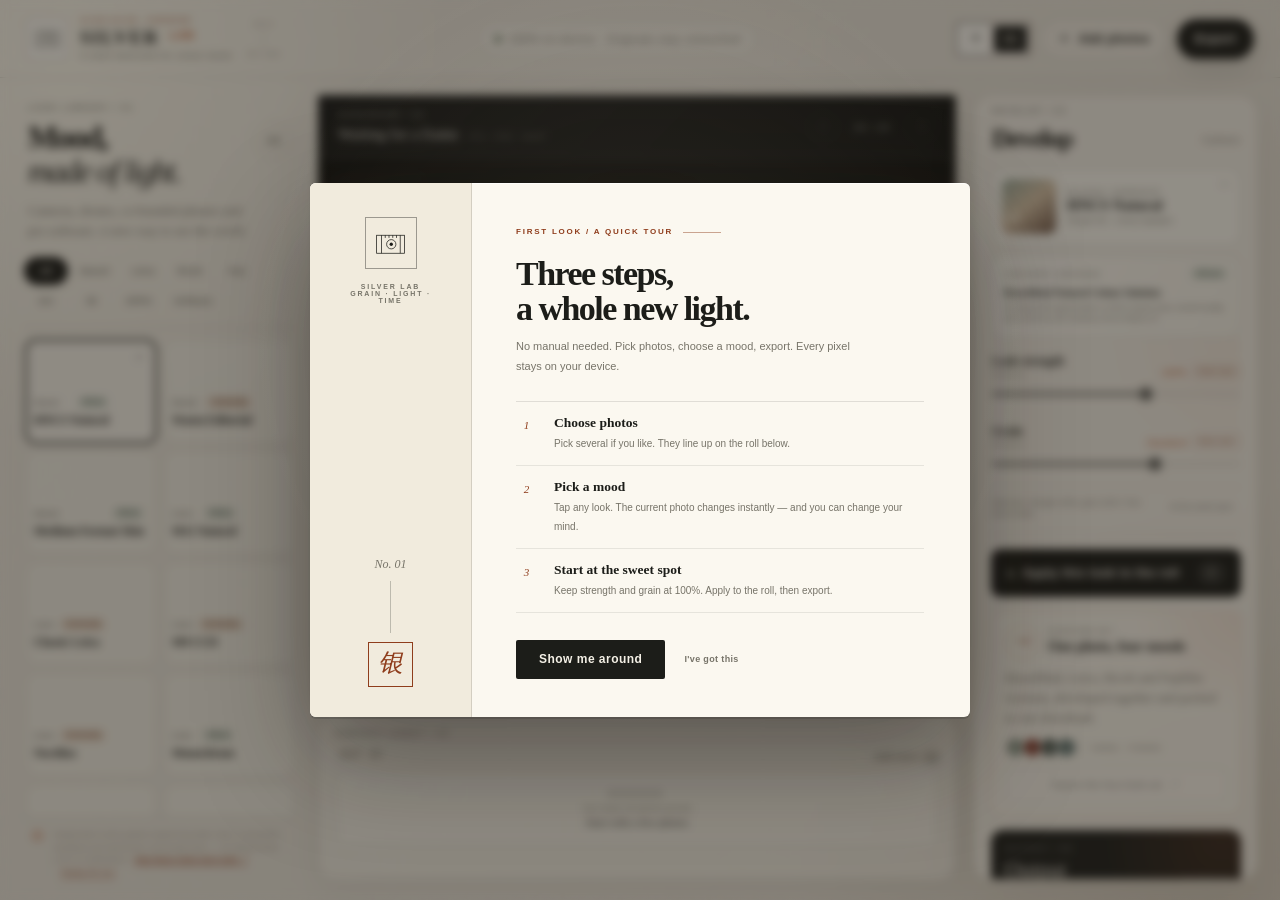
==== index.html @ c42fdbcb "Desktop tap no longer zooms; phone category bar stays switchable" ====
<!doctype html>
<html lang="zh-CN">
  <head>
    <meta charset="UTF-8" />
    <meta name="viewport" content="width=device-width, initial-scale=1.0" />
    <meta
      name="description"
      content="银盐调色台：在本地为一批照片快速套用哈苏、徕卡、理光、富士、大疆哈苏、小米徕卡、OPPO哈苏与专业软件影调。"
    />
    <meta property="og:type" content="website" />
    <meta property="og:url" content="https://jasonhongk.github.io/silver-color-lab/" />
    <meta property="og:locale" content="zh_CN" />
    <meta property="og:site_name" content="银盐调色台" />
    <meta property="og:title" content="银盐调色台 · 34 种相机气质" />
    <meta
      property="og:description"
      content="一批照片，一次套上哈苏、徕卡、理光、富士、大疆哈苏与联名手机影调。照片只在浏览器本地处理。"
    />
    <meta
      property="og:image"
      content="https://jasonhongk.github.io/silver-color-lab/og-cover.jpg"
    />
    <meta property="og:image:width" content="1200" />
    <meta property="og:image:height" content="630" />
    <meta property="og:image:alt" content="银盐调色台 34 种相机气质" />
    <meta name="twitter:card" content="summary_large_image" />
    <meta name="twitter:title" content="银盐调色台 · 34 种相机气质" />
    <meta
      name="twitter:description"
      content="一批照片，一次套上哈苏、徕卡、理光、富士、大疆哈苏与联名手机影调。照片只在浏览器本地处理。"
    />
    <meta
      name="twitter:image"
      content="https://jasonhongk.github.io/silver-color-lab/og-cover.jpg"
    />
    <meta name="theme-color" content="#e9e4d8" />
    <title>银盐调色台 · 胶片气质实验室</title>
    <link rel="canonical" href="https://jasonhongk.github.io/silver-color-lab/" />
    <link rel="icon" href="data:image/svg+xml,%3Csvg xmlns='http://www.w3.org/2000/svg' viewBox='0 0 64 64'%3E%3Crect width='64' height='64' rx='14' fill='%231c1c19'/%3E%3Crect x='8' y='16' width='48' height='34' rx='5' fill='%23e9e4d8'/%3E%3Cpath d='M17 16v34M23 16v5M29 16v5M35 16v5M41 16v5M47 16v34' stroke='%231c1c19' stroke-width='3'/%3E%3Ccircle cx='32' cy='33' r='10' fill='%23c16b36'/%3E%3Ccircle cx='32' cy='33' r='5' fill='%231c1c19'/%3E%3C/svg%3E" />
    <link rel="apple-touch-icon" href="icon-192.png" />
    <link rel="manifest" href="site.webmanifest" />
    <style>
      /* First paint before either stylesheet arrives: paper, ink, ruled frame. */
      html { background: #e9e4d8; color: #1c1d19; }
      body { margin: 0; background: #e9e4d8; }
      .app-shell { min-height: 100vh; }
      .topbar { height: 92px; border-bottom: 1px solid rgba(28, 29, 25, 0.18); }
    </style>
    <link rel="stylesheet" href="styles.css?v=20261028a" />
    <link rel="stylesheet" href="onboarding.css?v=20261028a" media="print" onload="this.media='all'" />
    <link rel="stylesheet" href="polish.css?v=20261028a" media="print" onload="this.media='all'" />
    <noscript>
      <link rel="stylesheet" href="onboarding.css?v=20261028a" />
      <link rel="stylesheet" href="polish.css?v=20261028a" />
    </noscript>
  </head>
  <body>
    <div class="page-grain" aria-hidden="true"></div>

    <div class="app-shell">
      <header class="topbar">
        <a class="brand" href="#" aria-label="银盐调色台首页" title="回到开头">
          <span class="brand-mark" aria-hidden="true">
            <svg viewBox="0 0 44 44" role="img">
              <rect x="3.5" y="11" width="37" height="24" fill="none" stroke="currentColor" />
              <path d="M10 11v24M15 11v3.5M20 11v3.5M25 11v3.5M30 11v3.5M35 11v24" fill="none" stroke="currentColor" />
              <circle cx="23" cy="23" r="6.2" fill="none" stroke="currentColor" />
              <circle cx="23" cy="23" r="2.2" fill="currentColor" />
            </svg>
          </span>
          <span class="brand-lockup">
            <span class="brand-copy">
              <span class="brand-name"><span data-i18n="brand.name">银盐</span> <i>LAB</i></span>
              <span class="brand-subtitle" data-i18n="brand.subtitle">胶片气质调色台</span>
            </span>
          </span>
          <span class="brand-side" aria-hidden="true">
            <span>NO.01</span>
            <i></i>
            <span>EST. 2026</span>
          </span>
        </a>

        <div class="privacy-pill">
          <span class="privacy-dot"></span>
          <span data-i18n="privacy">全本地处理 · 原片不上传</span>
        </div>

        <div class="top-actions">
          <div class="lang-wrap">
            <div class="lang-switch" role="group" aria-label="界面语言 / Interface language">
              <span class="lang-thumb" aria-hidden="true"></span>
              <button class="lang-option is-active" type="button" data-lang="zh" aria-pressed="true"><span>中</span></button>
              <button class="lang-option" type="button" data-lang="en" aria-pressed="false">EN</button>
            </div>
          </div>
          <button class="button button-quiet" id="addPhotosTop" type="button">
            <span aria-hidden="true">＋</span> <span data-i18n="top.add">添加照片</span>
          </button>
          <button class="button button-ink" id="exportTop" type="button">
            <span data-i18n="top.export">导出成片</span>
          </button>
        </div>
      </header>

      <main class="workspace">
        <aside class="library-panel" aria-labelledby="libraryTitle">
          <div class="panel-intro reveal reveal-1">
            <p class="eyebrow" data-i18n="library.eyebrow">LOOK LIBRARY / 01</p>
            <div class="intro-line">
              <h1 id="libraryTitle" class="title-cn">味道，<br />来自光。</h1>
              <h1 class="title-en">Mood,<br /><em>made of light.</em></h1>
              <span class="look-total" id="lookTotal">34</span>
            </div>
            <p class="panel-desc" data-i18n="library.desc">相机、无人机、联名手机与专业软件，换一套看世界的方式。</p>
          </div>

          <div class="brand-tabs reveal reveal-2" id="brandTabs" role="tablist" aria-label="相机风格分类">
            <button class="brand-tab active" data-brand="all" type="button" role="tab" aria-selected="true" data-i18n="brand.all">全部</button>
            <button class="brand-tab" data-brand="hasselblad" type="button" role="tab" aria-selected="false" data-i18n="brand.hasselblad">哈苏</button>
            <button class="brand-tab" data-brand="leica" type="button" role="tab" aria-selected="false" data-i18n="brand.leica">徕卡</button>
            <button class="brand-tab" data-brand="ricoh" type="button" role="tab" aria-selected="false" data-i18n="brand.ricoh">理光</button>
            <button class="brand-tab" data-brand="fujifilm" type="button" role="tab" aria-selected="false" data-i18n="brand.fujifilm">富士</button>
            <button class="brand-tab" data-brand="dji" type="button" role="tab" aria-selected="false" data-i18n="brand.dji">大疆</button>
            <button class="brand-tab" data-brand="xiaomi" type="button" role="tab" aria-selected="false" data-i18n="brand.xiaomi">小米</button>
            <button class="brand-tab" data-brand="oppo" type="button" role="tab" aria-selected="false" data-i18n="brand.oppo">OPPO</button>
            <button class="brand-tab" data-brand="software" type="button" role="tab" aria-selected="false" data-i18n="brand.software">软件</button>
          </div>

          <div class="preset-grid reveal reveal-3" id="presetGrid" role="list" aria-label="调色风格"></div>

          <div class="library-foot reveal reveal-4">
            <span class="library-foot-mark">※</span>
            <p>
              <span data-i18n="library.disclaimer">依据公开官方描述、联名工作流与民间经典取向独立调色，并非品牌官方 LUT 或认证。</span>
              <a class="basis-link" href="about.html" target="_blank" rel="noreferrer"><span data-i18n="library.basis">查看调色依据</span> ↗</a>
              <button class="basis-link guide-replay" id="guideReplay" type="button" data-i18n="library.replay">再看一遍用法</button>
            </p>
          </div>
        </aside>

        <section class="studio" aria-label="调色预览工作区">
          <div class="stage-card reveal reveal-2" id="dropZone">
            <div class="stage-head">
              <div class="stage-title">
                <span class="eyebrow" data-i18n="stage.eyebrow">DARKROOM / 02</span>
                <div class="filename-row">
                  <strong id="currentFilename" data-i18n="stage.waiting">等待照片</strong>
                  <span class="file-dimension" id="currentDimension">JPG · PNG · WebP</span>
                </div>
              </div>
              <div class="stage-tools">
                <button class="icon-button" id="prevPhoto" type="button" aria-label="上一张照片" data-i18n-aria="stage.prev" disabled>
                  <svg viewBox="0 0 24 24" aria-hidden="true"><path d="m14.5 5-7 7 7 7" /></svg>
                </button>
                <span class="photo-counter" id="photoCounter">00 / 00</span>
                <button class="icon-button" id="nextPhoto" type="button" aria-label="下一张照片" data-i18n-aria="stage.next" disabled>
                  <svg viewBox="0 0 24 24" aria-hidden="true"><path d="m9.5 5 7 7-7 7" /></svg>
                </button>
              </div>
            </div>

            <section class="mobile-look-dock" id="mobileLookDock" aria-label="选择调色风格">
              <div class="mobile-dock-head">
                <span class="eyebrow" data-i18n="dock.eyebrow">LOOKS / 随手换一套</span>
                <span class="mobile-dock-count" id="mobileDockCount">34 looks</span>
              </div>
              <div class="mobile-dock-body">
                <div class="mobile-brand-tabs" id="mobileBrandTabs" role="tablist" aria-label="相机风格分类"></div>
                <div class="mobile-look-rail" id="mobileLookRail" role="list"></div>
              </div>
            </section>

            <div class="stage" id="stage">
              <div class="empty-state" id="emptyState">
                <div class="empty-visual" aria-hidden="true">
                  <span class="empty-frame frame-back"></span>
                  <span class="empty-frame frame-mid"></span>
                  <span class="empty-frame frame-front">
                    <span class="empty-lens"></span>
                    <span class="empty-light"></span>
                  </span>
                </div>
                <p class="eyebrow" data-i18n="empty.eyebrow">DROP YOUR MOMENTS HERE</p>
                <h2 data-i18n="empty.title">把照片放进暗房</h2>
                <p class="empty-copy" data-i18n="empty.copy">可以一次选多张。选好后，挑一种气质，再按“套到全部”。</p>
                <button class="button button-accent button-large" id="emptyAdd" type="button">
                  <svg class="button-photo-icon" viewBox="0 0 20 16" aria-hidden="true">
                    <path d="M1 4h4l1.5-2h7L15 4h4v11H1Z" />
                    <circle cx="10" cy="9.5" r="3.2" />
                  </svg>
                  <span data-i18n="empty.choose">选择照片</span>
                </button>
                <div class="format-note">
                  <span data-i18n="empty.local">本地读取</span>
                  <span data-i18n="empty.batch">批量处理</span>
                  <span data-i18n="empty.original">不损原片</span>
                </div>
              </div>

              <div class="preview-wrap" id="previewWrap" hidden>
                <div class="preview-zoom" id="previewZoom">
                  <div class="preview-zoom-layer" id="previewZoomLayer">
                    <canvas id="beforeCanvas" aria-label="原片预览" data-i18n-aria="preview.before"></canvas>
                    <div class="preview-zoom-after">
                      <canvas class="after-canvas" id="afterCanvas" aria-label="调色后预览" data-i18n-aria="preview.after"></canvas>
                    </div>
                    <span class="corner-label corner-label-left">AFTER</span>
                    <span class="corner-label corner-label-right">BEFORE</span>
                  </div>
                </div>
                <div class="preview-label preview-label-before" id="previewLookLabel" data-i18n="preview.afterLabel">调色后</div>
                <div class="preview-label preview-label-after" data-i18n="preview.beforeLabel">原片</div>
                <div class="split-line" id="splitLine" aria-hidden="true">
                  <span class="split-handle">
                    <svg viewBox="0 0 32 32" aria-hidden="true">
                      <path d="m12 10-5 6 5 6M20 10l5 6-5 6" />
                    </svg>
                  </span>
                </div>
                <input
                  class="split-range"
                  id="splitRange"
                  type="range"
                  min="0"
                  max="100"
                  value="48"
                  aria-label="拖动查看调色前后对比"
                  data-i18n-aria="preview.split"
                />
              </div>

              <div class="stage-desk" id="zoomDock" role="toolbar" aria-label="照片缩放" data-i18n-aria="zoom.group">
                <span class="stage-desk-title">
                  <i aria-hidden="true"></i>
                  <span data-i18n="zoom.group">照片缩放</span>
                </span>
                <div class="zoom-rocker">
                  <button class="desk-button desk-out" id="zoomOut" type="button" aria-label="缩小照片" data-i18n-aria="zoom.out">
                    <svg viewBox="0 0 16 16" aria-hidden="true"><path d="M4 8h8" /></svg>
                  </button>
                  <button class="desk-button desk-fit" id="zoomFit" type="button" aria-label="完整显示并回到默认" data-i18n-aria="zoom.reset">
                    <svg viewBox="0 0 16 16" aria-hidden="true"><path d="M2.5 6V2.5H6M10 2.5h3.5V6M13.5 10v3.5H10M6 13.5H2.5V10" /></svg>
                    <span data-i18n="zoom.fit">适应</span>
                    <output id="zoomValue" aria-live="polite">100%</output>
                  </button>
                  <button class="desk-button desk-in" id="zoomIn" type="button" aria-label="放大照片" data-i18n-aria="zoom.in">
                    <svg viewBox="0 0 16 16" aria-hidden="true"><path d="M4 8h8M8 4v8" /></svg>
                  </button>
                </div>
                <span class="stage-desk-hint" data-i18n="zoom.hint">滚轮缩放 · 拖动查看 · 双击复位</span>
                <span class="stage-desk-meter" aria-hidden="true">
                  <i></i><i></i><i></i><i></i><i></i>
                </span>
              </div>

              <div class="drop-cue" id="dropCue">
                <span class="drop-cue-icon" aria-hidden="true">
                  <svg viewBox="0 0 20 16"><path d="M1 4h4l1.5-2h7L15 4h4v11H1Z" /><circle cx="10" cy="9.5" r="3.2" /></svg>
                </span>
                <strong data-i18n="drop.title">松手，开始冲印</strong>
                <small data-i18n="drop.copy">支持一次拖入多张照片</small>
              </div>

              <div class="stage-stamp" aria-hidden="true">
                <span>LOCAL</span>
                <span>ONLY</span>
                <i>NO. 24</i>
              </div>
            </div>

            <div class="stage-foot">
              <div class="active-look-readout">
                <span class="readout-seal" id="readoutSeal">H</span>
                <div>
                  <span class="readout-kicker" id="readoutBrand">哈苏 · HASSELBLAD</span>
                  <strong id="readoutName">HNCS 自然</strong>
                </div>
                <small class="readout-apply-state" id="readoutApplyState">本张已套用</small>
              </div>
              <div class="stage-hint">
                <span class="hint-line"></span>
                <span data-i18n="stage.hint">拖动中线看原片 · ← → 换照片 · B 看原片</span>
              </div>
            </div>

            <section class="stage-tweak" aria-label="微调当前风格">
              <div class="stage-tweak-title">
                <span class="eyebrow" data-i18n="tweak.eyebrow">TWEAK / 微调</span>
                <span data-i18n="tweak.copy">推荐值 100 / 100，一般不用动。</span>
              </div>
              <label class="stage-tweak-row" for="stageStrength">
                <span data-i18n="slider.strength">风格强度</span>
                <input class="range-control" id="stageStrength" type="range" min="0" max="160" value="100" />
                <output id="stageStrengthValue" for="stageStrength">100%</output>
              </label>
              <label class="stage-tweak-row" for="stageGrain">
                <span data-i18n="slider.grain">颗粒感</span>
                <input class="range-control" id="stageGrain" type="range" min="0" max="150" value="100" />
                <output id="stageGrainValue" for="stageGrain">标准</output>
              </label>
            </section>

            <nav class="stage-depth-bar" id="stageDepthBar" aria-label="暗房操作">
              <div class="mobile-stage-utilities">
                <button id="mobileSheetRoll" type="button">
                  <span data-i18n="mobile.roll">片卷</span>
                  <em id="mobileRollCount">0</em>
                </button>
                <button id="mobileSheetSettings" type="button" data-i18n="mobile.advanced">进阶</button>
              </div>
              <div class="mobile-stage-apply">
                <button id="mobileApplyAll" class="mobile-apply-all" type="button">
                  <span id="mobileApplyAllLabel" data-i18n="sync.apply">把当前风格套到全部</span>
                  <em id="mobileApplyAllCount">0</em>
                </button>
                <span class="mobile-scope" id="mobileScope" data-i18n="sync.thisOne">仅这张已套用</span>
              </div>
              <div class="mobile-stage-export">
                <button id="mobileExportOne" class="mobile-export-one" type="button" data-i18n="mobile.exportOne">只出这张</button>
                <button id="mobileExportAll" class="primary" type="button">
                  <span data-i18n="mobile.exportAll">导出整条片卷</span>
                  <em id="mobileExportCount">0</em>
                </button>
              </div>
            </nav>
          </div>

          <section class="filmstrip-card reveal reveal-3 mobile-studio-sheet" aria-labelledby="filmstripTitle">
            <div class="filmstrip-head">
              <div>
                <span class="eyebrow" data-i18n="film.eyebrow">CONTACT SHEET / 03</span>
                <h2 id="filmstripTitle"><span data-i18n="film.title">片卷</span> <span id="filmstripCount">00</span></h2>
              </div>
              <button class="text-button" id="filmstripAdd" type="button">
                <span data-i18n="film.add">继续添加</span>
                <svg class="button-photo-icon" viewBox="0 0 20 16" aria-hidden="true">
                  <path d="M1 4h4l1.5-2h7L15 4h4v11H1Z" />
                  <circle cx="10" cy="9.5" r="3.2" />
                </svg>
              </button>
            </div>
            <div class="filmstrip" id="filmstrip">
              <button class="filmstrip-empty" id="filmstripEmpty" type="button">
                <span class="filmstrip-sprocket" aria-hidden="true"></span>
                <span data-i18n="film.empty">这里会排好你的整条片卷</span>
                <strong data-i18n="film.emptyCta">先放几张照片进来</strong>
              </button>
            </div>
          </section>
        </section>

        <aside class="controls-panel" aria-labelledby="controlsTitle">
          <div class="controls-intro reveal reveal-2">
            <p class="eyebrow" data-i18n="controls.eyebrow">DEVELOP / 04</p>
            <div class="controls-heading-row">
              <h2 id="controlsTitle" data-i18n="controls.title">冲印控制</h2>
              <span class="control-count" id="controlCount">0 张</span>
            </div>
          </div>

          <section class="current-look-card reveal reveal-3" aria-label="当前风格" data-i18n-aria="controls.current">
            <div class="look-swatch" id="lookSwatch" aria-hidden="true">
              <span>H</span>
            </div>
            <div class="look-card-copy">
              <span id="lookCardBrand">哈苏 · HASSELBLAD</span>
              <strong id="lookCardName">HNCS 自然</strong>
              <small id="lookCardTagline">奶油高光 · 克制色彩</small>
            </div>
            <span class="look-card-index" id="lookCardIndex">01</span>
          </section>

          <section class="look-basis-card reveal reveal-3" aria-label="调色依据">
            <div class="look-basis-head">
              <span class="look-basis-label"><span data-i18n="basis.label">调色依据</span> / LOOK BASIS</span>
              <span class="look-basis-badge is-official" id="lookBasisBadge">官方取向</span>
            </div>
            <strong id="lookSourceName">Hasselblad Natural Colour Solution</strong>
            <p id="lookNotes">按官方强调的自然色、平滑层次与肤色连续性做独立近似。</p>
          </section>

          <section class="slider-section reveal reveal-3" aria-label="全局调色参数">
            <div class="slider-row">
              <label for="strengthSlider">
                <span data-i18n="slider.strength">风格强度</span>
                <small data-i18n="slider.strengthHint">哈苏、徕卡、理光、富士的官方或经典取向</small>
              </label>
              <span class="slider-value">
                <output id="strengthValue" for="strengthSlider">100%</output>
                <em class="slider-star" data-i18n="slider.recommended">推荐</em>
              </span>
            </div>
            <input class="range-control" id="strengthSlider" type="range" min="0" max="160" value="100" />

            <div class="slider-row slider-row-gap">
              <label for="grainSlider">
                <span data-i18n="slider.grain">颗粒感</span>
                <small data-i18n="slider.grainHint">按相机底片气质减弱</small>
              </label>
              <span class="slider-value">
                <output id="grainValue" for="grainSlider">标准</output>
                <em class="slider-star" data-i18n="slider.recommended">推荐</em>
              </span>
            </div>
            <input class="range-control" id="grainSlider" type="range" min="0" max="150" value="100" />

            <div class="recommend-row">
              <span id="recommendNote">先用推荐值看一遍，再按喜好微调。</span>
              <button class="recommend-reset" id="recommendReset" type="button" data-i18n="slider.reset">回到推荐值</button>
            </div>
          </section>

          <button class="button button-sync reveal reveal-3" id="applyAll" type="button" disabled>
            <span>
              <i aria-hidden="true">↻</i>
              <span data-i18n="sync.apply">把当前风格套到全部</span>
            </span>
            <em id="applyAllCount">0</em>
          </button>

          <section class="four-look-card reveal reveal-4">
            <div class="four-look-head">
              <span class="mini-seal">×4</span>
              <div>
                <span class="eyebrow">SIGNATURE SET</span>
                <h3 data-i18n="four.title">一张照片，四种气质</h3>
              </div>
            </div>
            <p class="four-look-desc" data-i18n="four.copy">每张照片同时冲出哈苏、徕卡、理光、富士四个版本，打包下载。</p>
            <div class="four-brands" aria-hidden="true">
              <span class="brand-chip chip-h">H</span>
              <span class="brand-chip chip-l">L</span>
              <span class="brand-chip chip-r">R</span>
              <span class="brand-chip chip-f">F</span>
              <i></i>
              <span id="fourLookCount">0 张照片 → 0 个版本</span>
            </div>
            <button class="button button-outline" id="fourLookExport" type="button" disabled>
              <span data-i18n="four.export">四风格批量导出</span> <span aria-hidden="true">↗</span>
            </button>
          </section>

          <section class="export-card reveal reveal-4" aria-labelledby="exportTitle">
            <div class="export-heading">
              <div>
                <span class="eyebrow">OUTPUT / 05</span>
                <h2 id="exportTitle" data-i18n="output.title">出片</h2>
              </div>
              <span class="output-estimate" id="outputEstimate">尚未选片</span>
            </div>

            <div class="select-row">
              <label for="sizeSelect" data-i18n="output.size">尺寸</label>
              <select id="sizeSelect">
                <option value="4096" data-i18n="output.size4096">长边 4096px · 推荐</option>
                <option value="6000" data-i18n="output.size6000">长边 6000px · 精细</option>
                <option value="2560" data-i18n="output.size2560">长边 2560px · 轻量</option>
                <option value="original" data-i18n="output.sizeOriginal">保持原始尺寸</option>
              </select>
            </div>

            <div class="select-row">
              <label for="formatSelect" data-i18n="output.format">格式</label>
              <select id="formatSelect">
                <option value="jpeg" data-i18n="output.jpeg">JPG · 体积小</option>
                <option value="png" data-i18n="output.png">PNG · 无损</option>
              </select>
            </div>

            <div class="quality-row" id="qualityRow">
              <label for="qualitySlider"><span data-i18n="output.quality">JPG 画质</span> <output id="qualityValue">94</output></label>
              <input class="range-control range-control-dark" id="qualitySlider" type="range" min="70" max="100" value="94" />
            </div>

            <button class="button button-export" id="exportAll" type="button" disabled>
              <span data-i18n="output.exportAll">导出整条片卷</span>
              <span class="export-button-count" id="exportButtonCount">0 张</span>
            </button>
            <button class="text-button export-one" id="exportOne" type="button" disabled>
              <span data-i18n="output.exportOne">只导出当前这一张</span>
            </button>
            <div class="download-ready" id="downloadReady" hidden>
              <div class="download-ready-copy">
                <svg class="download-ready-mark" viewBox="0 0 20 20" aria-hidden="true">
                  <path d="M3 16h14M6 9l4 4 4-4M10 2v11" />
                </svg>
                <div>
                  <strong id="downloadReadyTitle">冲印完成</strong>
                  <span id="downloadReadyDetail">文件已准备好</span>
                </div>
              </div>
              <button class="button button-accent" id="downloadAgain" type="button" data-i18n="output.saveZip">保存 ZIP</button>
            </div>
          </section>
        </aside>
      </main>
    </div>

    <input id="fileInput" type="file" accept="image/*" multiple hidden />

    <div class="toast-stack" id="toastStack" aria-live="polite" aria-atomic="true"></div>

    <div class="processing-layer" id="processingLayer" hidden>
      <div class="processing-card" role="status" aria-live="polite">
        <div class="processing-reel" aria-hidden="true">
          <span></span><span></span><span></span><span></span><span></span><span></span>
          <i></i>
        </div>
        <p class="eyebrow">DEVELOPING</p>
        <h2 id="processingTitle">正在冲印</h2>
        <p id="processingDetail">照片还在显影，请稍等片刻。</p>
        <div class="progress-track"><span id="progressBar"></span></div>
        <div class="progress-meta">
          <span id="progressPercent">0%</span>
          <button class="text-button" id="cancelExport" type="button" data-i18n="processing.cancel">取消</button>
        </div>
      </div>
    </div>

    <noscript>
      <div class="noscript">这个调色台需要启用 JavaScript。 / This darkroom needs JavaScript enabled.</div>
    </noscript>

    <script src="i18n.js?v=20261028a" defer></script>
    <script src="app.js?v=20261028a" defer></script>
  </body>
</html>
---- styles.css ----
:root {
  --paper: #e9e4d8;
  --paper-light: #f4f0e6;
  --paper-deep: #ded7c8;
  --ink: #1c1d19;
  --ink-soft: #34342f;
  --muted: #777469;
  --muted-light: #9c978a;
  --accent: #ba5b2e;
  --accent-deep: #8f3d1c;
  --moss: #596453;
  --line: rgba(28, 29, 25, 0.14);
  --line-light: rgba(255, 255, 255, 0.12);
  --dark: #171815;
  --dark-soft: #20211d;
  --serif: "Songti SC", "STSong", "Noto Serif CJK SC", "Source Han Serif SC", "Times New Roman", serif;
  --display: "Bodoni 72", "Didot", "Songti SC", "STSong", serif;
  --sans: "Avenir Next", "Futura", "PingFang SC", "Hiragino Sans GB", "Microsoft YaHei", sans-serif;
  --shadow: 0 22px 70px rgba(45, 41, 31, 0.12);
}

* {
  box-sizing: border-box;
}

html {
  color-scheme: light;
}

body {
  margin: 0;
  min-width: 320px;
  min-height: 100vh;
  overflow: hidden;
  color: var(--ink);
  background:
    radial-gradient(circle at 5% 6%, rgba(255, 251, 237, 0.86), transparent 26%),
    radial-gradient(circle at 95% 100%, rgba(119, 90, 57, 0.13), transparent 28%),
    linear-gradient(118deg, #ece7dc 0%, var(--paper) 48%, #e6e0d3 100%);
  font-family: var(--sans);
  -webkit-font-smoothing: antialiased;
  text-rendering: optimizeLegibility;
}

button,
input,
select {
  font: inherit;
}

button {
  color: inherit;
}

button,
select,
input[type="range"] {
  -webkit-tap-highlight-color: transparent;
}

button:focus-visible,
select:focus-visible,
input:focus-visible {
  outline: 2px solid var(--accent);
  outline-offset: 3px;
}

button:disabled {
  cursor: not-allowed;
  opacity: 0.42;
}

[hidden] {
  display: none !important;
}

.page-grain {
  position: fixed;
  inset: 0;
  z-index: 0;
  pointer-events: none;
  opacity: 0.2;
  background-image: url("data:image/svg+xml,%3Csvg viewBox='0 0 180 180' xmlns='http://www.w3.org/2000/svg'%3E%3Cfilter id='n'%3E%3CfeTurbulence type='fractalNoise' baseFrequency='.86' numOctaves='3' stitchTiles='stitch'/%3E%3C/filter%3E%3Crect width='100%25' height='100%25' filter='url(%23n)' opacity='.22'/%3E%3C/svg%3E");
  mix-blend-mode: multiply;
}

.app-shell {
  position: relative;
  z-index: 1;
  display: flex;
  height: 100vh;
  min-height: 0;
  flex-direction: column;
  overflow: hidden;
}

.topbar {
  position: relative;
  z-index: 20;
  display: flex;
  height: 78px;
  flex: 0 0 78px;
  align-items: center;
  gap: 24px;
  padding: 0 26px;
  border-bottom: 1px solid var(--line);
}

.brand {
  display: inline-flex;
  min-width: 242px;
  align-items: center;
  gap: 12px;
  color: var(--ink);
  text-decoration: none;
}

.brand-mark {
  display: grid;
  width: 42px;
  height: 42px;
  place-items: center;
  border: 1px solid rgba(28, 29, 25, 0.22);
  border-radius: 50%;
}

.brand-mark svg {
  width: 30px;
  height: 30px;
}

.brand-copy {
  display: flex;
  flex-direction: column;
  line-height: 1;
}

.brand-name {
  font-family: var(--serif);
  font-size: 23px;
  font-weight: 700;
  letter-spacing: 0.05em;
}

.brand-name i {
  margin-left: 4px;
  color: var(--accent);
  font-family: var(--sans);
  font-size: 10px;
  font-style: normal;
  font-weight: 700;
  letter-spacing: 0.16em;
  vertical-align: 5px;
}

.brand-subtitle {
  margin-top: 5px;
  color: var(--muted);
  font-size: 9px;
  font-weight: 600;
  letter-spacing: 0.22em;
}

.privacy-pill {
  display: inline-flex;
  align-items: center;
  gap: 8px;
  margin-inline: auto;
  padding: 8px 13px;
  border: 1px solid rgba(28, 29, 25, 0.11);
  border-radius: 999px;
  color: var(--muted);
  background: rgba(255, 252, 244, 0.34);
  font-size: 11px;
  letter-spacing: 0.05em;
}

.privacy-dot {
  width: 6px;
  height: 6px;
  border-radius: 50%;
  background: #64765d;
  box-shadow: 0 0 0 3px rgba(100, 118, 93, 0.12);
}

.top-actions {
  display: flex;
  align-items: center;
  gap: 9px;
}

.button {
  display: inline-flex;
  min-height: 40px;
  align-items: center;
  justify-content: center;
  gap: 8px;
  padding: 0 17px;
  border: 1px solid transparent;
  border-radius: 999px;
  background: transparent;
  font-size: 12px;
  font-weight: 650;
  letter-spacing: 0.04em;
  cursor: pointer;
  transition:
    transform 180ms ease,
    background 180ms ease,
    border-color 180ms ease,
    color 180ms ease,
    box-shadow 180ms ease;
}

.button:hover:not(:disabled) {
  transform: translateY(-1px);
}

.button:active:not(:disabled) {
  transform: translateY(0);
}

.button-quiet {
  border-color: var(--line);
  background: rgba(255, 252, 244, 0.25);
}

.button-quiet:hover {
  background: rgba(255, 252, 244, 0.65);
}

.button-ink {
  color: #f4f0e6;
  background: var(--ink);
  box-shadow: 0 8px 24px rgba(28, 29, 25, 0.16);
}

.button-ink:hover {
  background: #2a2b26;
}

.button-accent {
  color: #fff9ed;
  background: var(--accent);
  box-shadow: 0 12px 26px rgba(143, 61, 28, 0.21);
}

.button-accent:hover {
  background: var(--accent-deep);
}

.button-large {
  min-height: 51px;
  padding-inline: 26px;
  font-size: 13px;
}

.workspace {
  display: grid;
  min-height: 0;
  flex: 1;
  grid-template-columns: 278px minmax(480px, 1fr) 284px;
  gap: 18px;
  overflow: hidden;
  padding: 17px 22px 20px;
}

.library-panel,
.controls-panel,
.studio {
  min-width: 0;
  min-height: 0;
}

.library-panel {
  display: flex;
  flex-direction: column;
  padding: 8px 4px 0 2px;
}

.panel-intro {
  padding: 0 4px 16px;
}

.eyebrow {
  display: block;
  margin: 0 0 8px;
  color: var(--muted);
  font-family: var(--sans);
  font-size: 8px;
  font-weight: 700;
  letter-spacing: 0.22em;
  line-height: 1.3;
  text-transform: uppercase;
}

.intro-line {
  display: flex;
  align-items: flex-start;
  justify-content: space-between;
  gap: 18px;
}

.intro-line h1 {
  margin: 0;
  font-family: var(--serif);
  font-size: clamp(32px, 2.4vw, 42px);
  font-weight: 600;
  letter-spacing: -0.07em;
  line-height: 1.06;
}

.look-total {
  display: grid;
  width: 39px;
  height: 39px;
  flex: 0 0 39px;
  place-items: center;
  border: 1px solid var(--line);
  border-radius: 50%;
  color: var(--muted);
  font-family: var(--display);
  font-size: 16px;
  font-style: italic;
}

.panel-desc {
  max-width: 230px;
  margin: 12px 0 0;
  color: var(--muted);
  font-family: var(--serif);
  font-size: 12px;
  line-height: 1.7;
}

.brand-tabs {
  display: flex;
  flex-wrap: wrap;
  gap: 4px;
  padding: 0 0 12px;
  border-bottom: 1px solid var(--line);
}

.brand-tab {
  min-width: 44px;
  height: 28px;
  padding: 0 10px;
  border: 0;
  border-radius: 999px;
  color: var(--muted);
  background: transparent;
  font-size: 10px;
  font-weight: 650;
  letter-spacing: 0.04em;
  cursor: pointer;
  transition:
    color 160ms ease,
    background 160ms ease;
}

.brand-tab:hover {
  color: var(--ink);
  background: rgba(255, 252, 244, 0.42);
}

.brand-tab.active {
  color: var(--paper-light);
  background: var(--ink);
}

.preset-grid {
  display: grid;
  min-height: 0;
  flex: 1;
  grid-template-columns: repeat(2, minmax(0, 1fr));
  grid-auto-rows: max-content;
  align-content: start;
  gap: 8px;
  overflow-x: hidden;
  overflow-y: auto;
  overscroll-behavior: contain;
  padding: 12px 2px 16px;
  scroll-behavior: smooth;
  scrollbar-color: rgba(28, 29, 25, 0.25) transparent;
  scrollbar-width: thin;
}

.preset-grid::-webkit-scrollbar,
.filmstrip::-webkit-scrollbar,
.controls-panel::-webkit-scrollbar {
  width: 5px;
  height: 5px;
}

.preset-grid::-webkit-scrollbar-thumb,
.filmstrip::-webkit-scrollbar-thumb,
.controls-panel::-webkit-scrollbar-thumb {
  border-radius: 999px;
  background: rgba(28, 29, 25, 0.22);
}

.preset-card {
  position: relative;
  display: flex;
  min-height: 103px;
  min-width: 0;
  flex: 0 0 auto;
  flex-direction: column;
  padding: 0;
  overflow: hidden;
  border: 1px solid rgba(28, 29, 25, 0.1);
  border-radius: 10px;
  background: rgba(247, 243, 233, 0.45);
  text-align: left;
  cursor: pointer;
  transition:
    transform 180ms ease,
    border-color 180ms ease,
    background 180ms ease,
    box-shadow 180ms ease;
}

.preset-card:hover {
  z-index: 2;
  border-color: rgba(28, 29, 25, 0.3);
  background: rgba(252, 249, 240, 0.85);
  box-shadow: 0 12px 30px rgba(49, 42, 30, 0.08);
  transform: translateY(-2px);
}

.preset-card.active {
  border-color: var(--ink);
  background: var(--paper-light);
  box-shadow: 0 0 0 1px var(--ink);
}

.preset-swatch {
  position: relative;
  height: 47px;
  flex: 0 0 47px;
  overflow: hidden;
  background: var(--swatch);
}

.preset-swatch::before {
  position: absolute;
  inset: 0;
  background:
    linear-gradient(110deg, rgba(255, 255, 255, 0.25), transparent 34%),
    radial-gradient(circle at 74% 22%, rgba(255, 248, 220, 0.54), transparent 26%);
  content: "";
  mix-blend-mode: screen;
}

.preset-swatch::after {
  position: absolute;
  inset: 0;
  opacity: 0.16;
  background-image: url("data:image/svg+xml,%3Csvg viewBox='0 0 80 80' xmlns='http://www.w3.org/2000/svg'%3E%3Cfilter id='n'%3E%3CfeTurbulence type='fractalNoise' baseFrequency='1.1' numOctaves='2'/%3E%3C/filter%3E%3Crect width='100%25' height='100%25' filter='url(%23n)'/%3E%3C/svg%3E");
  content: "";
}

.swatch-letter {
  position: absolute;
  z-index: 1;
  top: 9px;
  left: 10px;
  color: rgba(255, 252, 242, 0.9);
  font-family: var(--display);
  font-size: 18px;
  font-style: italic;
  line-height: 1;
  text-shadow: 0 1px 5px rgba(30, 26, 20, 0.22);
}

.swatch-number {
  position: absolute;
  z-index: 1;
  right: 8px;
  bottom: 6px;
  color: rgba(255, 252, 242, 0.62);
  font-size: 7px;
  font-weight: 700;
  letter-spacing: 0.12em;
}

.preset-copy {
  display: flex;
  min-width: 0;
  flex: 0 0 auto;
  flex-direction: column;
  gap: 4px;
  padding: 8px 9px 10px;
}

.preset-meta {
  display: flex;
  min-height: 16px;
  min-width: 0;
  align-items: center;
  justify-content: space-between;
  gap: 6px;
}

.preset-brand {
  overflow: hidden;
  color: var(--muted);
  font-size: 8px;
  font-weight: 700;
  letter-spacing: 0.09em;
  text-overflow: ellipsis;
  white-space: nowrap;
}

.preset-basis {
  flex: 0 0 auto;
  padding: 3px 5px;
  border-radius: 999px;
  font-size: 7px;
  font-weight: 800;
  letter-spacing: 0.04em;
  line-height: 1;
}

.preset-basis.is-official,
.look-basis-badge.is-official {
  color: #405147;
  background: rgba(110, 140, 119, 0.17);
}

.preset-basis.is-community,
.look-basis-badge.is-community {
  color: #72452d;
  background: rgba(176, 103, 56, 0.15);
}

.preset-name {
  overflow: hidden;
  font-family: var(--serif);
  font-size: 14px;
  font-weight: 650;
  letter-spacing: -0.02em;
  line-height: 1.3;
  padding-bottom: 1px;
  text-overflow: ellipsis;
  white-space: nowrap;
}

.preset-check {
  position: absolute;
  top: 7px;
  right: 7px;
  display: grid;
  width: 17px;
  height: 17px;
  place-items: center;
  border-radius: 50%;
  color: var(--ink);
  background: var(--paper-light);
  font-size: 9px;
  opacity: 0;
  transform: scale(0.6);
  transition:
    opacity 150ms ease,
    transform 150ms ease;
}

.preset-card.active .preset-check {
  opacity: 1;
  transform: scale(1);
}

.library-foot {
  display: flex;
  align-items: flex-start;
  gap: 8px;
  padding: 11px 6px 0;
  border-top: 1px solid var(--line);
}

.library-foot-mark {
  color: var(--accent);
  font-family: var(--serif);
  font-size: 15px;
  line-height: 1;
}

.library-foot p {
  margin: 0;
  color: var(--muted-light);
  font-size: 8px;
  line-height: 1.55;
}

.basis-link {
  display: inline-block;
  margin-left: 3px;
  color: var(--accent-deep);
  font-weight: 700;
  text-decoration-thickness: 1px;
  text-underline-offset: 2px;
}

.basis-link:hover {
  color: var(--ink);
}

.studio {
  display: flex;
  flex-direction: column;
  gap: 13px;
}

.stage-card {
  display: flex;
  min-height: 0;
  flex: 1;
  flex-direction: column;
  overflow: hidden;
  border: 1px solid rgba(255, 255, 255, 0.06);
  /* A cut darkroom window: square corners, not a web card. */
  border-radius: 3px;
  color: #f1ede2;
  background:
    linear-gradient(135deg, rgba(255, 255, 255, 0.025), transparent 34%),
    var(--dark);
  box-shadow: var(--shadow);
}

.stage-head {
  display: flex;
  min-height: 62px;
  align-items: center;
  justify-content: space-between;
  gap: 18px;
  padding: 12px 19px;
  border-bottom: 1px solid var(--line-light);
}

.stage-title {
  min-width: 0;
}

.stage-title .eyebrow {
  margin-bottom: 5px;
  color: #898a80;
}

.filename-row {
  display: flex;
  min-width: 0;
  align-items: baseline;
  gap: 10px;
}

.filename-row strong {
  max-width: min(45vw, 520px);
  overflow: hidden;
  font-family: var(--serif);
  font-size: 15px;
  font-weight: 500;
  letter-spacing: 0.01em;
  text-overflow: ellipsis;
  white-space: nowrap;
}

.file-dimension {
  color: #73746b;
  font-size: 8px;
  letter-spacing: 0.08em;
  white-space: nowrap;
}

.stage-tools {
  display: flex;
  align-items: center;
  gap: 8px;
}

.icon-button {
  display: grid;
  width: 30px;
  height: 30px;
  place-items: center;
  border: 1px solid rgba(255, 255, 255, 0.12);
  border-radius: 50%;
  color: #d9d5ca;
  background: transparent;
  cursor: pointer;
  transition:
    border-color 160ms ease,
    background 160ms ease;
}

.icon-button:hover:not(:disabled) {
  border-color: rgba(255, 255, 255, 0.34);
  background: rgba(255, 255, 255, 0.06);
}

.icon-button svg {
  width: 15px;
  height: 15px;
  fill: none;
  stroke: currentColor;
  stroke-linecap: round;
  stroke-linejoin: round;
  stroke-width: 1.5;
}

.photo-counter {
  min-width: 52px;
  color: #94958b;
  font-family: var(--display);
  font-size: 11px;
  font-style: italic;
  text-align: center;
  letter-spacing: 0.07em;
}

.stage {
  position: relative;
  display: flex;
  min-height: 0;
  flex: 1;
  align-items: center;
  justify-content: center;
  overflow: hidden;
  padding: 18px;
  background:
    radial-gradient(circle at 50% 44%, rgba(255, 255, 255, 0.045), transparent 42%),
    linear-gradient(rgba(255, 255, 255, 0.018) 1px, transparent 1px),
    linear-gradient(90deg, rgba(255, 255, 255, 0.018) 1px, transparent 1px),
    #12130f;
  background-size: auto, 26px 26px, 26px 26px, auto;
}

/* On a desktop the darkroom reads as a vertical column: the print, then the
   film rail under it. A row layout would park the rail beside the photo. */
@media (min-width: 791px) {
  .stage {
    flex-direction: column;
    justify-content: flex-start;
    gap: 0;
    padding: 20px 18px 0;
  }

  .stage > .empty-state {
    flex: 1 1 auto;
  }

  .stage > .preview-wrap {
    flex: 0 0 auto;
  }

  .stage > .stage-desk {
    flex: 0 0 auto;
  }

  /* The rail is the full width of the darkroom, not a chip under the photo. */
  .stage > .stage-desk {
    align-self: stretch;
    width: auto;
    margin: 0;
  }

  /* Fill the darkroom: the print takes whatever height the rail leaves. */
  .stage > .preview-wrap {
    max-height: calc(100% - 42px);
    margin-top: auto;
  }
}

.stage::before,
.stage::after {
  position: absolute;
  z-index: 0;
  width: 82px;
  height: 82px;
  border-color: rgba(255, 255, 255, 0.11);
  border-style: solid;
  content: "";
  pointer-events: none;
}

.stage::before {
  top: 19px;
  left: 20px;
  border-width: 1px 0 0 1px;
}

.stage::after {
  right: 20px;
  bottom: 19px;
  border-width: 0 1px 1px 0;
}

.empty-state {
  position: relative;
  z-index: 2;
  display: flex;
  max-width: 430px;
  flex-direction: column;
  align-items: center;
  padding: 4px 18px 8px;
  text-align: center;
}

.empty-state .eyebrow {
  margin-top: 16px;
  margin-bottom: 8px;
  color: #808178;
}

.empty-state h2 {
  margin: 0;
  font-family: var(--serif);
  font-size: clamp(27px, 3vw, 39px);
  font-weight: 500;
  letter-spacing: -0.055em;
}

.empty-copy {
  margin: 10px 0 20px;
  color: #92938a;
  font-family: var(--serif);
  font-size: 12px;
  line-height: 1.65;
}

.empty-visual {
  position: relative;
  width: 152px;
  height: 102px;
}

.empty-frame {
  position: absolute;
  top: 12px;
  left: 32px;
  width: 91px;
  height: 75px;
  border: 1px solid rgba(240, 235, 221, 0.32);
  border-radius: 6px;
  background: #22231e;
  box-shadow: 0 18px 40px rgba(0, 0, 0, 0.28);
}

.frame-back {
  transform: rotate(-13deg) translate(-10px, 4px);
  opacity: 0.38;
}

.frame-mid {
  transform: rotate(9deg) translate(11px, -1px);
  opacity: 0.56;
}

.frame-front {
  display: flex;
  align-items: center;
  justify-content: center;
  overflow: hidden;
  background:
    radial-gradient(circle at 32% 30%, #b37848, transparent 25%),
    linear-gradient(145deg, #455952 0%, #242923 55%, #784523 100%);
  transform: rotate(-2deg);
}

.empty-frame::before,
.empty-frame::after {
  position: absolute;
  top: 3px;
  bottom: 3px;
  width: 4px;
  background: repeating-linear-gradient(to bottom, #12130f 0 4px, transparent 4px 7px);
  content: "";
}

.empty-frame::before {
  left: 3px;
}

.empty-frame::after {
  right: 3px;
}

.empty-lens {
  position: relative;
  width: 41px;
  height: 41px;
  border: 1px solid rgba(245, 239, 223, 0.47);
  border-radius: 50%;
  background:
    radial-gradient(circle at 38% 35%, rgba(221, 239, 228, 0.55), transparent 10%),
    radial-gradient(circle, #202a27 0 26%, #44554c 27% 41%, #171813 42% 62%, #6f6551 63% 67%, #272822 68%);
  box-shadow: 0 0 0 2px rgba(19, 20, 16, 0.55);
}

.empty-light {
  position: absolute;
  top: 9px;
  right: 10px;
  width: 7px;
  height: 7px;
  border-radius: 50%;
  background: #c06e3d;
  box-shadow: 0 0 14px rgba(192, 110, 61, 0.8);
}

.format-note {
  display: flex;
  gap: 13px;
  margin-top: 18px;
  color: #696b62;
  font-size: 8px;
  letter-spacing: 0.08em;
}

.format-note span {
  display: inline-flex;
  align-items: center;
  gap: 5px;
}

.format-note span::before {
  width: 3px;
  height: 3px;
  border-radius: 50%;
  background: #77796f;
  content: "";
}

.preview-wrap {
  position: relative;
  z-index: 2;
  flex: 0 0 auto;
  overflow: hidden;
  border: 1px solid rgba(255, 255, 255, 0.12);
  background: #0d0e0b;
  box-shadow:
    0 28px 72px rgba(0, 0, 0, 0.44),
    0 0 0 1px rgba(0, 0, 0, 0.3);
  animation: image-in 520ms cubic-bezier(0.22, 0.8, 0.3, 1) both;
}

.preview-wrap canvas {
  display: block;
  width: 100%;
  height: 100%;
}

.preview-zoom-layer {
  position: absolute;
  inset: 0;
  transform-origin: 50% 50%;
}

.after-canvas {
  position: absolute;
  inset: 0;
  clip-path: inset(0 calc(100% - var(--split, 68%)) 0 0);
}

.preview-label {
  position: absolute;
  top: 12px;
  z-index: 4;
  padding: 5px 8px;
  border: 1px solid rgba(255, 255, 255, 0.17);
  border-radius: 999px;
  color: rgba(255, 252, 244, 0.76);
  background: rgba(12, 13, 10, 0.46);
  font-size: 7px;
  font-weight: 700;
  letter-spacing: 0.14em;
  backdrop-filter: blur(8px);
}

.preview-label-before {
  left: 12px;
}

.preview-label-after {
  right: 12px;
}

.split-line {
  position: absolute;
  z-index: 5;
  top: 0;
  bottom: 0;
  left: var(--split, 68%);
  width: 1px;
  pointer-events: none;
  background: rgba(255, 250, 237, 0.84);
  box-shadow: 0 0 0 1px rgba(16, 16, 12, 0.16);
  transform: translateX(-0.5px);
}

.split-handle {
  position: absolute;
  top: 50%;
  left: 50%;
  display: grid;
  width: 36px;
  height: 36px;
  place-items: center;
  border: 1px solid rgba(255, 255, 255, 0.5);
  border-radius: 50%;
  color: #f0ecdf;
  background: rgba(22, 23, 19, 0.7);
  box-shadow: 0 5px 18px rgba(0, 0, 0, 0.25);
  backdrop-filter: blur(9px);
  transform: translate(-50%, -50%);
}

.split-handle svg {
  width: 18px;
  height: 18px;
  fill: none;
  stroke: currentColor;
  stroke-linecap: round;
  stroke-linejoin: round;
  stroke-width: 1.35;
}

.split-range {
  position: absolute;
  z-index: 6;
  inset: 0;
  width: 100%;
  height: 100%;
  margin: 0;
  opacity: 0;
  cursor: ew-resize;
}

.corner-label {
  position: absolute;
  bottom: 10px;
  z-index: 4;
  color: rgba(255, 255, 255, 0.4);
  font-size: 6px;
  font-weight: 700;
  letter-spacing: 0.2em;
}

.corner-label-left {
  left: 12px;
}

.corner-label-right {
  right: 12px;
}

.drop-cue {
  position: absolute;
  z-index: 12;
  inset: 16px;
  display: flex;
  flex-direction: column;
  align-items: center;
  justify-content: center;
  border: 1px dashed rgba(238, 227, 207, 0.55);
  border-radius: 12px;
  color: #f4f0e4;
  background: rgba(18, 19, 15, 0.86);
  opacity: 0;
  pointer-events: none;
  backdrop-filter: blur(12px);
  transition: opacity 160ms ease;
}

.drop-cue-icon {
  display: grid;
  width: 48px;
  height: 48px;
  place-items: center;
  margin-bottom: 12px;
  border: 1px solid rgba(255, 255, 255, 0.24);
  border-radius: 50%;
  color: #f4f0e4;
  font-size: 23px;
  font-weight: 300;
}

.drop-cue strong {
  font-family: var(--serif);
  font-size: 22px;
  font-weight: 500;
}

.drop-cue small {
  margin-top: 7px;
  color: #92948a;
  font-size: 9px;
}

.stage-card.is-dragging .drop-cue {
  opacity: 1;
}

.stage-card.is-dragging {
  box-shadow:
    0 0 0 2px var(--accent),
    0 26px 75px rgba(40, 30, 18, 0.22);
}

.stage-stamp {
  position: absolute;
  z-index: 1;
  right: 21px;
  bottom: 18px;
  display: flex;
  align-items: center;
  gap: 5px;
  color: rgba(255, 255, 255, 0.14);
  font-size: 6px;
  font-weight: 700;
  letter-spacing: 0.16em;
  pointer-events: none;
}

.stage-stamp i {
  margin-left: 5px;
  font-family: var(--display);
  font-size: 8px;
  font-style: italic;
  letter-spacing: 0.06em;
}

.stage-foot {
  display: flex;
  min-height: 62px;
  align-items: center;
  justify-content: space-between;
  gap: 18px;
  padding: 10px 19px;
  border-top: 1px solid var(--line-light);
}

.active-look-readout {
  display: flex;
  min-width: 0;
  align-items: center;
  gap: 10px;
}

.readout-seal {
  display: grid;
  width: 34px;
  height: 34px;
  flex: 0 0 34px;
  place-items: center;
  border: 1px solid rgba(255, 255, 255, 0.18);
  border-radius: 50%;
  color: #d9c4a7;
  font-family: var(--display);
  font-size: 17px;
  font-style: italic;
}

.active-look-readout div {
  display: flex;
  min-width: 0;
  flex-direction: column;
  gap: 3px;
}

.readout-kicker {
  overflow: hidden;
  color: #7f8177;
  font-size: 7px;
  font-weight: 700;
  letter-spacing: 0.13em;
  text-overflow: ellipsis;
  white-space: nowrap;
}

.active-look-readout strong {
  overflow: hidden;
  color: #e4dfd3;
  font-family: var(--serif);
  font-size: 13px;
  font-weight: 500;
  text-overflow: ellipsis;
  white-space: nowrap;
}

.stage-hint {
  display: flex;
  align-items: center;
  gap: 8px;
  color: #71736a;
  font-size: 8px;
  white-space: nowrap;
}

.hint-line {
  width: 22px;
  height: 1px;
  background: #61635a;
}

.filmstrip-card {
  display: flex;
  height: 165px;
  flex: 0 0 165px;
  flex-direction: column;
  gap: 8px;
  padding: 13px 16px 11px;
  overflow: hidden;
  border: 1px solid var(--line);
  border-radius: 16px;
  background: rgba(245, 241, 231, 0.52);
  box-shadow: 0 10px 36px rgba(47, 41, 29, 0.05);
}

.filmstrip-head {
  display: flex;
  flex: 0 0 auto;
  align-items: flex-end;
  justify-content: space-between;
  gap: 12px;
  margin-bottom: 0;
}

.filmstrip-head .eyebrow {
  margin-bottom: 4px;
}

.filmstrip-head h2 {
  margin: 0;
  font-family: var(--serif);
  font-size: 17px;
  font-weight: 600;
}

.filmstrip-head h2 span {
  margin-left: 5px;
  color: var(--muted);
  font-family: var(--display);
  font-size: 12px;
  font-style: italic;
  font-weight: 400;
}

.text-button {
  display: inline-flex;
  align-items: center;
  gap: 5px;
  padding: 0;
  border: 0;
  color: var(--muted);
  background: transparent;
  font-size: 9px;
  font-weight: 650;
  letter-spacing: 0.04em;
  cursor: pointer;
  transition: color 160ms ease;
}

.text-button:hover {
  color: var(--accent);
}

.filmstrip {
  display: flex;
  height: auto;
  min-height: 0;
  flex: 1;
  gap: 9px;
  overflow-x: auto;
  overflow-y: hidden;
  padding: 0 1px 4px;
  scroll-snap-type: x proximity;
}

.filmstrip-empty {
  display: flex;
  width: 100%;
  height: 76px;
  flex-direction: column;
  align-items: center;
  justify-content: center;
  gap: 3px;
  border: 1px dashed rgba(28, 29, 25, 0.19);
  border-radius: 8px;
  color: var(--muted);
  background: rgba(255, 252, 244, 0.22);
  font-size: 8px;
  cursor: pointer;
}

.filmstrip-empty strong {
  color: var(--ink-soft);
  font-family: var(--serif);
  font-size: 11px;
  font-weight: 500;
}

.filmstrip-sprocket {
  width: 56px;
  height: 7px;
  margin-bottom: 4px;
  background: repeating-linear-gradient(90deg, var(--muted) 0 4px, transparent 4px 8px);
  opacity: 0.45;
}

.film-item {
  position: relative;
  display: flex;
  width: 86px;
  min-width: 86px;
  height: 90px;
  flex-direction: column;
  overflow: hidden;
  border: 1px solid transparent;
  border-radius: 7px;
  background: rgba(255, 252, 244, 0.23);
  scroll-snap-align: start;
  cursor: pointer;
  transition:
    border-color 160ms ease,
    background 160ms ease,
    transform 160ms ease;
}

.film-item:hover {
  border-color: rgba(28, 29, 25, 0.24);
  transform: translateY(-1px);
}

.film-item.active {
  border-color: var(--ink);
  background: var(--paper-light);
  box-shadow: 0 0 0 1px var(--ink);
}

.film-thumb-wrap {
  position: relative;
  height: 62px;
  flex: 0 0 62px;
  overflow: hidden;
  background: #272822;
}

.film-thumb {
  display: block;
  width: 100%;
  height: 100%;
  object-fit: cover;
}

.film-index {
  position: absolute;
  top: 4px;
  left: 4px;
  display: grid;
  min-width: 17px;
  height: 15px;
  place-items: center;
  padding: 0 3px;
  border-radius: 2px;
  color: rgba(255, 255, 255, 0.9);
  background: rgba(15, 16, 12, 0.56);
  font-size: 6px;
  font-weight: 700;
  letter-spacing: 0.08em;
  backdrop-filter: blur(4px);
}

.film-remove {
  position: absolute;
  top: 4px;
  right: 4px;
  display: grid;
  width: 16px;
  height: 16px;
  place-items: center;
  padding: 0;
  border: 0;
  border-radius: 50%;
  color: rgba(255, 255, 255, 0.88);
  background: rgba(15, 16, 12, 0.6);
  font-size: 11px;
  line-height: 1;
  opacity: 0;
  cursor: pointer;
  backdrop-filter: blur(4px);
  transition: opacity 140ms ease;
}

.film-item:hover .film-remove,
.film-remove:focus-visible {
  opacity: 1;
}

.film-meta {
  display: flex;
  min-width: 0;
  flex: 1;
  flex-direction: column;
  justify-content: center;
  gap: 1px;
  padding: 4px 6px;
}

.film-meta strong {
  overflow: hidden;
  font-size: 8px;
  font-weight: 650;
  line-height: 1.3;
  text-overflow: ellipsis;
  white-space: nowrap;
}

.film-meta span {
  overflow: hidden;
  color: var(--muted);
  font-size: 6px;
  letter-spacing: 0.03em;
  text-overflow: ellipsis;
  white-space: nowrap;
}

.controls-panel {
  display: flex;
  flex-direction: column;
  gap: 0;
  overflow-y: auto;
  overscroll-behavior: contain;
  padding: 10px 16px 16px;
  border: 1px solid rgba(28, 29, 25, 0.11);
  border-radius: 18px;
  background: rgba(246, 242, 232, 0.68);
  box-shadow: 0 18px 55px rgba(48, 42, 30, 0.07);
  backdrop-filter: blur(8px);
}

.controls-intro {
  padding: 0 1px 14px;
}

.controls-heading-row {
  display: flex;
  align-items: center;
  justify-content: space-between;
  gap: 12px;
}

.controls-heading-row h2 {
  margin: 0;
  font-family: var(--serif);
  font-size: 26px;
  font-weight: 600;
  letter-spacing: -0.05em;
}

.control-count {
  color: var(--muted);
  font-family: var(--display);
  font-size: 11px;
  font-style: italic;
}

.current-look-card {
  position: relative;
  display: flex;
  min-height: 78px;
  align-items: center;
  gap: 11px;
  padding: 10px;
  overflow: hidden;
  border: 1px solid var(--line);
  border-radius: 12px;
  background: rgba(255, 252, 244, 0.46);
}

.look-swatch {
  display: grid;
  width: 54px;
  height: 55px;
  flex: 0 0 54px;
  place-items: end start;
  padding: 6px;
  border-radius: 8px;
  overflow: hidden;
  color: rgba(255, 250, 238, 0.88);
  background: var(--swatch, linear-gradient(140deg, #a7b6ac, #7b5f4e));
  box-shadow: inset 0 0 0 1px rgba(255, 255, 255, 0.13);
}

.look-swatch span {
  font-family: var(--display);
  font-size: 17px;
  font-style: italic;
  text-shadow: 0 1px 5px rgba(30, 24, 17, 0.3);
}

.look-card-copy {
  display: flex;
  min-width: 0;
  flex: 1;
  flex-direction: column;
  gap: 2px;
}

.look-card-copy > span {
  overflow: hidden;
  color: var(--muted);
  font-size: 6px;
  font-weight: 700;
  letter-spacing: 0.11em;
  text-overflow: ellipsis;
  white-space: nowrap;
}

.look-card-copy strong {
  overflow: hidden;
  font-family: var(--serif);
  font-size: 15px;
  font-weight: 600;
  text-overflow: ellipsis;
  white-space: nowrap;
}

.look-card-copy small {
  overflow: hidden;
  color: var(--muted);
  font-size: 7px;
  text-overflow: ellipsis;
  white-space: nowrap;
}

.look-card-index {
  position: absolute;
  top: 8px;
  right: 9px;
  color: rgba(28, 29, 25, 0.18);
  font-family: var(--display);
  font-size: 12px;
  font-style: italic;
}

.look-basis-card {
  margin-top: 9px;
  padding: 11px 12px 12px;
  border: 1px solid var(--line);
  border-radius: 12px;
  background:
    linear-gradient(120deg, rgba(255, 252, 244, 0.55), rgba(235, 229, 216, 0.25)),
    rgba(255, 252, 244, 0.22);
}

.look-basis-head {
  display: flex;
  align-items: center;
  justify-content: space-between;
  gap: 10px;
  margin-bottom: 7px;
}

.look-basis-label {
  color: var(--muted);
  font-size: 6px;
  font-weight: 800;
  letter-spacing: 0.12em;
}

.look-basis-badge {
  padding: 3px 6px;
  border-radius: 999px;
  font-size: 7px;
  font-weight: 800;
  letter-spacing: 0.04em;
}

.look-basis-card strong {
  display: block;
  overflow: hidden;
  font-family: var(--serif);
  font-size: 10px;
  font-weight: 650;
  letter-spacing: 0.01em;
  text-overflow: ellipsis;
  white-space: nowrap;
}

.look-basis-card p {
  margin: 5px 0 0;
  color: var(--muted);
  font-size: 7px;
  line-height: 1.55;
}

.slider-section {
  padding: 16px 1px 14px;
  border-bottom: 1px solid var(--line);
}

.slider-row {
  display: flex;
  align-items: flex-end;
  justify-content: space-between;
  gap: 12px;
}

.slider-row-gap {
  margin-top: 17px;
}

.slider-row label {
  display: flex;
  flex-direction: column;
  gap: 2px;
}

.slider-row label span {
  font-family: var(--serif);
  font-size: 12px;
  font-weight: 600;
}

.slider-row label small {
  color: var(--muted-light);
  font-size: 7px;
}

.slider-row output {
  color: var(--accent);
  font-family: var(--display);
  font-size: 11px;
  font-style: italic;
}

.range-control {
  --range-fill: 100%;
  width: 100%;
  height: 18px;
  margin: 7px 0 0;
  padding: 0;
  border: 0;
  outline: none;
  appearance: none;
  background: transparent;
  cursor: pointer;
}

.range-control::-webkit-slider-runnable-track {
  height: 2px;
  border-radius: 999px;
  background: linear-gradient(to right, var(--ink) 0 var(--range-fill), rgba(28, 29, 25, 0.16) var(--range-fill) 100%);
}

.range-control::-moz-range-track {
  height: 2px;
  border-radius: 999px;
  background: rgba(28, 29, 25, 0.16);
}

.range-control::-moz-range-progress {
  height: 2px;
  border-radius: 999px;
  background: var(--ink);
}

.range-control::-webkit-slider-thumb {
  width: 12px;
  height: 12px;
  margin-top: -5px;
  border: 2px solid var(--paper-light);
  border-radius: 50%;
  appearance: none;
  background: var(--ink);
  box-shadow: 0 0 0 1px var(--ink);
}

.range-control::-moz-range-thumb {
  width: 9px;
  height: 9px;
  border: 2px solid var(--paper-light);
  border-radius: 50%;
  background: var(--ink);
  box-shadow: 0 0 0 1px var(--ink);
}

.range-control-dark::-webkit-slider-runnable-track {
  background: linear-gradient(to right, var(--accent) 0 var(--range-fill), rgba(255, 255, 255, 0.12) var(--range-fill) 100%);
}

.range-control-dark::-moz-range-track {
  background: rgba(255, 255, 255, 0.12);
}

.range-control-dark::-moz-range-progress {
  background: var(--accent);
}

.range-control-dark::-webkit-slider-thumb {
  border-color: var(--dark);
  background: var(--accent);
  box-shadow: 0 0 0 1px var(--accent);
}

.range-control-dark::-moz-range-thumb {
  border-color: var(--dark);
  background: var(--accent);
  box-shadow: 0 0 0 1px var(--accent);
}

.button-sync {
  width: 100%;
  min-height: 48px;
  justify-content: space-between;
  margin: 14px 0;
  padding: 0 15px;
  border-radius: 9px;
  color: var(--paper-light);
  background: var(--ink);
}

.button-sync:hover:not(:disabled) {
  background: #2e2f29;
  box-shadow: 0 10px 24px rgba(28, 29, 25, 0.13);
}

.button-sync > span {
  display: inline-flex;
  align-items: center;
  gap: 7px;
}

.button-sync i {
  font-size: 16px;
  font-style: normal;
  font-weight: 300;
}

.button-sync em {
  display: grid;
  min-width: 27px;
  height: 22px;
  place-items: center;
  padding: 0 6px;
  border-radius: 999px;
  color: #d6d0c1;
  background: rgba(255, 255, 255, 0.1);
  font-size: 8px;
  font-style: normal;
}

.four-look-card {
  padding: 13px;
  border: 1px solid rgba(186, 91, 46, 0.22);
  border-radius: 12px;
  background:
    radial-gradient(circle at 100% 0, rgba(186, 91, 46, 0.1), transparent 32%),
    rgba(255, 249, 237, 0.36);
}

.four-look-head {
  display: flex;
  align-items: center;
  gap: 9px;
}

.mini-seal {
  display: grid;
  width: 34px;
  height: 34px;
  flex: 0 0 34px;
  place-items: center;
  border: 1px solid rgba(186, 91, 46, 0.32);
  border-radius: 50%;
  color: var(--accent-deep);
  font-family: var(--display);
  font-size: 12px;
  font-style: italic;
}

.four-look-head .eyebrow {
  margin-bottom: 3px;
  font-size: 6px;
}

.four-look-head h3 {
  margin: 0;
  font-family: var(--serif);
  font-size: 14px;
  font-weight: 600;
}

.four-look-card > p {
  margin: 9px 0;
  color: var(--muted);
  font-size: 8px;
  line-height: 1.55;
}

.four-brands {
  display: flex;
  align-items: center;
  margin-bottom: 10px;
}

.brand-chip {
  display: grid;
  width: 21px;
  height: 21px;
  place-items: center;
  margin-right: -4px;
  border: 2px solid var(--paper-light);
  border-radius: 50%;
  color: #fbf6e9;
  font-family: var(--display);
  font-size: 9px;
  font-style: italic;
}

.chip-h {
  background: #7f8d7d;
}

.chip-l {
  background: #7c3527;
}

.chip-r {
  background: #3d4941;
}

.chip-f {
  background: #596d68;
}

.four-brands i {
  width: 1px;
  height: 14px;
  margin: 0 8px 0 9px;
  background: var(--line);
}

.four-brands > span:last-child {
  color: var(--muted);
  font-size: 7px;
}

.button-outline {
  width: 100%;
  min-height: 34px;
  border-color: rgba(28, 29, 25, 0.23);
  border-radius: 7px;
  background: rgba(255, 252, 244, 0.32);
  font-size: 9px;
}

.button-outline:hover:not(:disabled) {
  border-color: var(--ink);
  background: rgba(255, 252, 244, 0.8);
}

.export-card {
  margin-top: 14px;
  padding: 14px;
  border-radius: 12px;
  color: #f0ebdf;
  background:
    radial-gradient(circle at 92% 4%, rgba(186, 91, 46, 0.17), transparent 34%),
    #20211d;
}

.export-heading {
  display: flex;
  align-items: flex-end;
  justify-content: space-between;
  gap: 10px;
  margin-bottom: 12px;
}

.export-heading .eyebrow {
  margin-bottom: 3px;
  color: #77796f;
}

.export-heading h2 {
  margin: 0;
  font-family: var(--serif);
  font-size: 22px;
  font-weight: 500;
}

.output-estimate {
  color: #7f8177;
  font-size: 7px;
  text-align: right;
}

.select-row {
  display: grid;
  grid-template-columns: 36px 1fr;
  align-items: center;
  gap: 7px;
  margin-top: 8px;
}

.select-row label {
  color: #85877c;
  font-size: 7px;
}

.select-row select {
  width: 100%;
  height: 30px;
  padding: 0 22px 0 9px;
  border: 1px solid rgba(255, 255, 255, 0.12);
  border-radius: 6px;
  color: #d7d2c6;
  background:
    linear-gradient(45deg, transparent 50%, #8a8c81 50%) calc(100% - 10px) 12px / 4px 4px no-repeat,
    linear-gradient(135deg, #8a8c81 50%, transparent 50%) calc(100% - 6px) 12px / 4px 4px no-repeat,
    #292a25;
  appearance: none;
  font-size: 8px;
}

.quality-row {
  margin-top: 11px;
}

.quality-row label {
  display: flex;
  align-items: center;
  justify-content: space-between;
  color: #85877c;
  font-size: 7px;
}

.quality-row output {
  color: #d9cdb9;
  font-family: var(--display);
  font-size: 10px;
  font-style: italic;
}

.quality-row .range-control {
  margin-top: 3px;
}

.button-export {
  width: 100%;
  min-height: 46px;
  justify-content: space-between;
  margin-top: 13px;
  padding: 0 10px 0 15px;
  border-radius: 7px;
  color: #fff8eb;
  background: var(--accent);
  box-shadow: 0 11px 24px rgba(0, 0, 0, 0.24);
}

.button-export:hover:not(:disabled) {
  background: #c86636;
}

.export-button-count {
  display: grid;
  min-width: 42px;
  height: 26px;
  place-items: center;
  padding: 0 7px;
  border-radius: 999px;
  background: rgba(255, 255, 255, 0.14);
  font-size: 7px;
  font-weight: 500;
}

.export-one {
  width: 100%;
  justify-content: center;
  margin-top: 9px;
  color: #85877c;
  font-size: 8px;
}

.export-one:hover {
  color: #d8d2c4;
}

.download-ready {
  display: flex;
  align-items: center;
  justify-content: space-between;
  gap: 8px;
  margin-top: 11px;
  padding-top: 11px;
  border-top: 1px solid rgba(255, 255, 255, 0.1);
}

.download-ready > div {
  display: flex;
  min-width: 0;
  flex-direction: column;
  gap: 2px;
}

.download-ready strong {
  font-family: var(--serif);
  font-size: 10px;
  font-weight: 500;
}

.download-ready span {
  color: #7e8076;
  font-size: 7px;
}

.download-ready .button {
  min-height: 30px;
  padding-inline: 12px;
  border-radius: 5px;
  font-size: 8px;
}

.toast-stack {
  position: fixed;
  z-index: 100;
  right: 22px;
  bottom: 20px;
  display: flex;
  width: min(330px, calc(100vw - 40px));
  flex-direction: column;
  gap: 8px;
  pointer-events: none;
}

.toast {
  display: flex;
  align-items: flex-start;
  gap: 9px;
  padding: 12px 14px;
  border: 1px solid rgba(255, 255, 255, 0.1);
  border-radius: 9px;
  color: #ede8db;
  background: rgba(27, 28, 24, 0.94);
  box-shadow: 0 15px 38px rgba(24, 22, 17, 0.24);
  font-size: 10px;
  line-height: 1.5;
  backdrop-filter: blur(12px);
  animation: toast-in 320ms cubic-bezier(0.2, 0.8, 0.3, 1) both;
}

.toast::before {
  flex: 0 0 auto;
  width: 5px;
  height: 5px;
  margin-top: 5px;
  border-radius: 50%;
  background: #d1a06e;
  content: "";
}

.toast.error::before {
  background: #c96f53;
}

.toast.good::before {
  background: #809476;
}

.toast.is-out {
  animation: toast-out 240ms ease both;
}

.processing-layer {
  position: fixed;
  z-index: 200;
  inset: 0;
  display: grid;
  place-items: center;
  padding: 22px;
  background: rgba(20, 20, 17, 0.65);
  backdrop-filter: blur(9px);
  animation: fade-in 180ms ease both;
}

.processing-card {
  width: min(410px, 100%);
  padding: 29px 31px 24px;
  border: 1px solid rgba(255, 255, 255, 0.11);
  border-radius: 17px;
  color: #f2ede1;
  background:
    radial-gradient(circle at 90% 0, rgba(186, 91, 46, 0.17), transparent 38%),
    #1d1e1a;
  box-shadow: 0 32px 90px rgba(0, 0, 0, 0.4);
}

.processing-reel {
  position: relative;
  display: flex;
  width: 144px;
  height: 52px;
  align-items: center;
  justify-content: space-around;
  margin-bottom: 22px;
  padding: 4px 9px;
  border: 1px solid rgba(255, 255, 255, 0.23);
  border-radius: 5px;
}

.processing-reel span {
  width: 6px;
  height: 6px;
  border-radius: 50%;
  background: #6e7066;
  animation: reel-pulse 1.2s ease-in-out infinite;
}

.processing-reel span:nth-child(2) {
  animation-delay: 80ms;
}

.processing-reel span:nth-child(3) {
  animation-delay: 160ms;
}

.processing-reel span:nth-child(4) {
  animation-delay: 240ms;
}

.processing-reel span:nth-child(5) {
  animation-delay: 320ms;
}

.processing-reel span:nth-child(6) {
  animation-delay: 400ms;
}

.processing-reel i {
  position: absolute;
  top: -5px;
  right: -5px;
  width: 12px;
  height: 12px;
  border: 2px solid #1d1e1a;
  border-radius: 50%;
  background: var(--accent);
}

.processing-card .eyebrow {
  color: #7f8177;
}

.processing-card h2 {
  margin: 0;
  font-family: var(--serif);
  font-size: 29px;
  font-weight: 500;
  letter-spacing: -0.045em;
}

.processing-card > p:not(.eyebrow) {
  margin: 8px 0 20px;
  color: #92948a;
  font-size: 9px;
  line-height: 1.55;
}

.progress-track {
  height: 2px;
  overflow: hidden;
  border-radius: 999px;
  background: rgba(255, 255, 255, 0.11);
}

.progress-track span {
  display: block;
  width: 0;
  height: 100%;
  border-radius: inherit;
  background: linear-gradient(90deg, #b25a31, #dda475);
  transition: width 220ms ease;
}

.progress-meta {
  display: flex;
  align-items: center;
  justify-content: space-between;
  margin-top: 9px;
  color: #808278;
  font-family: var(--display);
  font-size: 10px;
  font-style: italic;
}

.processing-card .text-button {
  color: #8e9085;
  font-size: 8px;
}

.processing-card .text-button:hover {
  color: #ddd7c9;
}

.noscript {
  position: fixed;
  z-index: 999;
  inset: 0;
  display: grid;
  place-items: center;
  color: var(--paper-light);
  background: var(--dark);
  font-family: var(--serif);
  font-size: 24px;
}

.reveal {
  animation: reveal-up 600ms cubic-bezier(0.2, 0.76, 0.3, 1) both;
}

.reveal-1 {
  animation-delay: 30ms;
}

.reveal-2 {
  animation-delay: 100ms;
}

.reveal-3 {
  animation-delay: 170ms;
}

.reveal-4 {
  animation-delay: 240ms;
}

@keyframes reveal-up {
  from {
    opacity: 0;
    transform: translateY(10px);
  }
  to {
    opacity: 1;
    transform: translateY(0);
  }
}

@keyframes image-in {
  from {
    opacity: 0;
    transform: scale(0.985);
  }
  to {
    opacity: 1;
    transform: scale(1);
  }
}

@keyframes toast-in {
  from {
    opacity: 0;
    transform: translateY(8px) scale(0.98);
  }
  to {
    opacity: 1;
    transform: translateY(0) scale(1);
  }
}

@keyframes toast-out {
  to {
    opacity: 0;
    transform: translateY(5px);
  }
}

@keyframes fade-in {
  from {
    opacity: 0;
  }
}

@keyframes reel-pulse {
  0%,
  100% {
    background: #66685e;
  }
  50% {
    background: #d99a69;
  }
}

@media (max-width: 1240px) {
  .workspace {
    grid-template-columns: 258px minmax(430px, 1fr) 268px;
    gap: 14px;
    padding-inline: 17px;
  }

  .topbar {
    padding-inline: 20px;
  }

  .brand {
    min-width: 225px;
  }

  .controls-panel {
    padding-inline: 14px;
  }
}

@media (max-width: 1060px) {
  body {
    overflow: auto;
  }

  .app-shell {
    height: auto;
    min-height: 100vh;
    overflow: visible;
  }

  .workspace {
    grid-template-areas:
      "studio controls"
      "library library";
    grid-template-columns: minmax(0, 1fr) 290px;
    grid-template-rows: minmax(650px, calc(100vh - 112px)) auto;
    min-height: auto;
    overflow: visible;
  }

  .studio {
    grid-area: studio;
  }

  .library-panel {
    grid-area: library;
    padding-top: 20px;
  }

  .controls-panel {
    grid-area: controls;
  }

  .preset-grid {
    grid-template-columns: repeat(4, minmax(0, 1fr));
    overflow: visible;
  }

  .preset-swatch {
    height: 76px;
  }

  .library-foot {
    margin-bottom: 10px;
  }

  .privacy-pill {
    margin-inline: auto 0;
  }
}

@media (max-width: 790px) {
  body {
    overflow: auto;
  }


  .topbar {
    height: auto;
    min-height: 68px;
    flex-wrap: wrap;
    gap: 12px;
    padding: 12px 16px;
  }

  .brand {
    min-width: 0;
    flex: 1;
  }

  .brand-subtitle {
    display: none;
  }

  .privacy-pill {
    display: none;
  }

  .top-actions {
    margin-left: auto;
  }

  .top-actions .button {
    min-height: 36px;
    padding-inline: 13px;
  }

  .workspace {
    display: flex;
    flex-direction: column;
    gap: 14px;
    padding: 12px;
  }

  .studio {
    display: flex;
    order: 1;
    min-height: 610px;
  }

  .library-panel {
    order: 2;
    padding: 8px 2px;
  }

  .controls-panel {
    order: 3;
    overflow: visible;
  }

  .stage-card {
    min-height: 460px;
  }

  .stage {
    padding: 12px;
  }

  .stage-hint {
    display: none;
  }

  .filmstrip-card {
    height: 165px;
    flex-basis: 165px;
  }

  .preset-grid {
    grid-template-columns: repeat(2, minmax(0, 1fr));
    max-height: none;
    overflow: visible;
  }

  .preset-swatch {
    height: 54px;
    flex-basis: 54px;
  }

  .controls-panel {
    display: grid;
    grid-template-columns: repeat(2, minmax(0, 1fr));
    gap: 12px;
  }

  .controls-intro,
  .current-look-card,
  .look-basis-card,
  .slider-section,
  .button-sync {
    grid-column: span 2;
  }

  .button-sync {
    margin: 0;
  }

  .four-look-card,
  .export-card {
    margin-top: 0;
  }

  .export-card {
    min-width: 0;
  }

  .toast-stack {
    right: 14px;
    bottom: 14px;
  }
}

@media (max-width: 560px) {
  .topbar {
    padding-inline: 14px;
  }

  .brand-mark {
    width: 37px;
    height: 37px;
  }

  .brand-name {
    font-size: 20px;
  }

  .button-quiet {
    display: none;
  }

  .workspace {
    padding: 10px;
  }

  .stage-card {
    border-radius: 14px;
  }

  .stage-head {
    min-height: 57px;
    padding-inline: 14px;
  }

  .filename-row strong {
    max-width: 45vw;
    font-size: 13px;
  }

  .file-dimension {
    display: none;
  }

  .stage {
    min-height: 340px;
  }

  .empty-state {
    padding-inline: 0;
  }

  .empty-state h2 {
    font-size: 27px;
  }

  .format-note {
    gap: 8px;
  }

  .stage-foot {
    padding-inline: 14px;
  }

  .stage-stamp {
    display: none;
  }

  .filmstrip-card {
    padding-inline: 12px;
  }

  .controls-panel {
    display: flex;
    padding: 15px;
  }

  .controls-intro {
    padding-bottom: 12px;
  }

  .four-look-card {
    margin-top: 14px;
  }

  .export-card {
    margin-top: 14px;
  }

  .brand-tabs {
    gap: 2px;
  }

  .brand-tab {
    padding-inline: 8px;
  }

  .preview-label {
    top: 8px;
  }

  .preview-label-before {
    left: 8px;
  }

  .preview-label-after {
    right: 8px;
  }

  .processing-card {
    padding: 24px 22px 20px;
  }
}

@media (prefers-reduced-motion: reduce) {
  *,
  *::before,
  *::after {
    scroll-behavior: auto !important;
    animation-duration: 0.01ms !important;
    animation-iteration-count: 1 !important;
    transition-duration: 0.01ms !important;
  }
}


/* A quiet paper table for a big desktop monitor. Phones keep the same top bar. */
.brand-copy::before {
  display: block;
  margin-bottom: 5px;
  color: var(--accent-deep);
  font-family: var(--sans);
  font-size: 5.5px;
  font-weight: 700;
  letter-spacing: 0.24em;
  line-height: 1;
  content: "SILVER HALIDE  ·  DARKROOM";
}

/* Click-sound without a sound file: the button's tick is in the motion. */
.button,
.icon-button,
.lang-option {
  -webkit-tap-highlight-color: transparent;
}

.button::after,
.lang-option::after {
  position: absolute;
  inset: -4px;
  border: 1px solid transparent;
  border-radius: inherit;
  pointer-events: none;
  content: "";
}

.button {
  position: relative;
}

.button:active:not(:disabled),
.icon-button:active:not(:disabled) {
  transform: translateY(1px) scale(0.975);
}

.lang-option.is-active::after {
  border-color: rgba(186, 91, 46, 0.22);
  animation: lever-settle 260ms ease both;
}

@keyframes lever-settle {
  from {
    opacity: 0;
    transform: scale(1.12);
  }
  to {
    opacity: 1;
    transform: none;
  }
}

/* ============================================================
   The darkroom rail: one strip of developed film lying under the print.
   Not a row of web buttons. The rail is the negative; the numbers are the
   stamps a darkroom tech scratches on the leader; the rocker is a physical
   push-lever with a slot it slides in.
   ============================================================ */

.stage-desk {
  position: relative;
  display: flex;
  height: 42px;
  flex: 0 0 auto;
  align-items: stretch;
  gap: 0;
  margin: 0 18px 14px;
  isolation: isolate;
  border: 1px solid rgba(250, 245, 232, 0.09);
  border-radius: 3px;
  color: #cfc9bb;
  background:
    /* Sprocket perforations top and bottom, as on a roll of 135 film. */
    repeating-linear-gradient(
        90deg,
        transparent 0 13px,
        rgba(9, 9, 7, 0.92) 13px 20px
      )
      top / 100% 6px no-repeat,
    repeating-linear-gradient(
        90deg,
        transparent 0 13px,
        rgba(9, 9, 7, 0.92) 13px 20px
      )
      bottom / 100% 6px no-repeat,
    /* The film base itself: warm orange-black, slightly brighter at the edges. */
    linear-gradient(180deg, #26241d 0%, #1d1c17 46%, #171611 100%);
  box-shadow:
    inset 0 0 0 1px rgba(0, 0, 0, 0.4),
    inset 0 8px 18px rgba(0, 0, 0, 0.34),
    0 12px 30px rgba(0, 0, 0, 0.26);
}

/* Faint dye clouding, so the strip reads as exposed emulsion and not as
   a flat dark rectangle. */
.stage-desk::before {
  position: absolute;
  z-index: 0;
  inset: 0;
  border-radius: inherit;
  opacity: 0.5;
  background:
    radial-gradient(
      120% 220% at 12% 40%,
      rgba(186, 91, 46, 0.16),
      transparent 46%
    ),
    radial-gradient(
      90% 180% at 86% 62%,
      rgba(120, 108, 74, 0.14),
      transparent 52%
    );
  content: "";
  pointer-events: none;
}

/* ---- Leader edge: the caption on the left, stamped into the film ---- */

.stage-desk-title {
  position: relative;
  z-index: 2;
  display: flex;
  flex: 0 0 auto;
  align-items: center;
  gap: 8px;
  padding: 0 13px 0 15px;
  border-right: 1px solid rgba(250, 245, 232, 0.07);
  color: #8d8677;
  font-family: var(--sans);
  font-size: 8px;
  font-weight: 700;
  letter-spacing: 0.2em;
  white-space: nowrap;
}

/* A punched frame number, the kind printed on the film edge. */
.stage-desk-title i {
  position: relative;
  width: 9px;
  height: 12px;
  flex: 0 0 auto;
  border: 1px solid rgba(232, 176, 131, 0.5);
  background: rgba(232, 176, 131, 0.08);
}

.stage-desk-title i::after {
  position: absolute;
  top: 50%;
  left: 50%;
  width: 3px;
  height: 3px;
  background: #e8b083;
  content: "";
  transform: translate(-50%, -50%);
}

/* ---- The lever: a push-lever that sits in a milled slot ---- */

.zoom-rocker {
  position: relative;
  z-index: 2;
  display: flex;
  flex: 0 0 auto;
  align-items: center;
  gap: 6px;
  padding: 0 12px;
}

/* Milled slot the levers sit in. */
.zoom-rocker::before {
  position: absolute;
  z-index: 0;
  inset: 7px 7px;
  border-radius: 2px;
  background: linear-gradient(
    180deg,
    rgba(0, 0, 0, 0.34),
    rgba(0, 0, 0, 0.12) 42%,
    rgba(0, 0, 0, 0.3)
  );
  box-shadow:
    inset 0 1px 2px rgba(0, 0, 0, 0.55),
    inset 0 -1px 0 rgba(250, 245, 232, 0.05);
  content: "";
  pointer-events: none;
}

.desk-button {
  position: relative;
  z-index: 1;
  display: grid;
  width: 25px;
  height: 25px;
  flex: 0 0 auto;
  place-items: center;
  padding: 0;
  border: 1px solid rgba(250, 245, 232, 0.14);
  border-radius: 1px;
  color: #cfc9bb;
  background: linear-gradient(180deg, #34322a 0%, #23221c 100%);
  box-shadow:
    inset 0 1px 0 rgba(250, 245, 232, 0.11),
    0 2px 4px rgba(0, 0, 0, 0.42);
  font-family: var(--sans);
  cursor: pointer;
  transition:
    transform 130ms var(--ease-out),
    border-color 160ms ease,
    background 160ms ease,
    color 160ms ease,
    box-shadow 160ms ease;
}

.desk-button svg {
  width: 12px;
  height: 12px;
  fill: none;
  stroke: currentColor;
  stroke-linecap: round;
  stroke-linejoin: round;
  stroke-width: 1.5;
  pointer-events: none;
}

.desk-button:hover:not(:disabled) {
  border-color: rgba(232, 176, 131, 0.4);
  color: #f0e6d4;
  background: linear-gradient(180deg, #403d33 0%, #2a2822 100%);
}

/* Pressing a darkroom lever: it sinks into the slot and the light drops. */
.desk-button:active:not(:disabled) {
  border-color: rgba(232, 176, 131, 0.55);
  background: linear-gradient(180deg, #1c1b16 0%, #262420 100%);
  box-shadow:
    inset 0 2px 5px rgba(0, 0, 0, 0.7),
    0 0 0 rgba(0, 0, 0, 0);
  transform: translateY(1px) scale(0.96);
}

.desk-button:disabled {
  border-color: rgba(250, 245, 232, 0.06);
  color: #565246;
  box-shadow: none;
}

.desk-button:focus-visible {
  outline: 1px solid #e8b083;
  outline-offset: 2px;
}

/* ---- The middle button carries the reading, like a frame counter ---- */

.desk-fit {
  width: auto;
  min-width: 96px;
  gap: 7px;
  padding: 0 10px;
  grid-auto-flow: column;
}

.desk-fit output {
  color: #e8b083;
  font-family: var(--display);
  font-size: 12px;
  font-style: italic;
  letter-spacing: 0.01em;
  font-variant-numeric: tabular-nums;
  text-shadow: 0 0 12px rgba(232, 176, 131, 0.3);
}

.desk-fit.is-active {
  border-color: rgba(232, 176, 131, 0.52);
  color: #f2d9bd;
  background: linear-gradient(180deg, #4a3a2a 0%, #2e261c 100%);
  box-shadow:
    inset 0 1px 0 rgba(232, 176, 131, 0.2),
    0 0 14px rgba(186, 91, 46, 0.16);
}

/* ---- A small exposure scale: the reading gets a physical track ---- */

.stage-desk-meter {
  position: relative;
  z-index: 2;
  display: flex;
  flex: 1 1 auto;
  align-items: center;
  gap: 2px;
  padding: 0 12px;
  min-width: 0;
}

.stage-desk-meter i {
  height: 2px;
  flex: 1 1 0;
  min-width: 1px;
  border-radius: 1px;
  background: rgba(250, 245, 232, 0.09);
  transition:
    background 200ms ease,
    box-shadow 200ms ease;
}

.stage-desk-meter i:nth-child(-n + 3) {
  background: rgba(232, 176, 131, 0.22);
}

.stage-desk-meter i:nth-child(4),
.stage-desk-meter i:nth-child(5) {
  background: rgba(250, 245, 232, 0.05);
}

/* ---- The hint: scratched into the film edge in tiny letters ---- */

.stage-desk-hint {
  position: relative;
  z-index: 2;
  flex: 0 0 auto;
  padding: 0 14px 0 12px;
  border-left: 1px solid rgba(250, 245, 232, 0.07);
  color: #6f6a5e;
  font-family: var(--sans);
  font-size: 6.5px;
  font-weight: 600;
  letter-spacing: 0.13em;
  white-space: nowrap;
}

/* Wide screens: the rail stretches and the hint keeps its place at the right
   edge, so the reading always sits at a predictable spot. */
@media (min-width: 1200px) {
  .stage-desk {
    margin-inline: 22px;
  }

  .stage-desk-hint {
    margin-left: auto;
    padding-left: 18px;
  }
}
---- onboarding.css ----
/* Additive only: the composed darkroom layout stays untouched. */

.recommend-row {
  display: flex;
  align-items: flex-start;
  justify-content: space-between;
  gap: 8px;
  margin-top: 10px;
  padding-top: 9px;
  border-top: 1px dashed rgba(28, 29, 25, 0.13);
}

.recommend-row > span {
  color: var(--muted);
  font-size: 7px;
  line-height: 1.55;
}

.recommend-reset {
  flex: 0 0 auto;
  padding: 2px 0 3px;
  border: 0;
  border-bottom: 1px solid rgba(186, 91, 46, 0.36);
  color: var(--accent-deep);
  background: transparent;
  font-size: 8px;
  font-weight: 650;
  white-space: nowrap;
  cursor: pointer;
}

.recommend-reset:hover {
  border-bottom-color: var(--accent);
  color: var(--accent);
}

.recommend-reset.is-recommended {
  color: var(--moss);
  border-bottom-color: transparent;
  cursor: default;
}

.guide-replay {
  display: inline;
  margin-left: 8px;
  padding: 0;
  border: 0;
  border-bottom: 1px dotted currentColor;
  background: transparent;
  font: inherit;
  cursor: pointer;
}

.guide-replay:hover {
  color: var(--ink);
}

.guide-layer {
  position: absolute;
  z-index: 40;
  inset: 0;
  pointer-events: none;
}

.guide-layer .ui-guide-popover {
  pointer-events: auto;
}

.ui-guide-marker {
  position: absolute;
  z-index: 3;
  border: 1px solid rgba(186, 91, 46, 0.86);
  border-radius: 11px;
  box-shadow:
    0 0 0 3px rgba(186, 91, 46, 0.14),
    0 12px 34px rgba(30, 24, 17, 0.14);
  pointer-events: none;
  transition:
    top 380ms cubic-bezier(0.2, 0.8, 0.3, 1),
    left 380ms cubic-bezier(0.2, 0.8, 0.3, 1),
    width 380ms cubic-bezier(0.2, 0.8, 0.3, 1),
    height 380ms cubic-bezier(0.2, 0.8, 0.3, 1);
}

.ui-guide-popover {
  position: absolute;
  z-index: 4;
  width: 270px;
  padding: 15px 16px 13px;
  border: 1px solid rgba(255, 255, 255, 0.12);
  border-radius: 12px;
  color: #eee8da;
  background:
    radial-gradient(circle at 100% 0, rgba(186, 91, 46, 0.19), transparent 42%),
    #20211d;
  box-shadow: 0 20px 55px rgba(24, 20, 14, 0.28);
  animation: guide-in 240ms ease both;
}

.ui-guide-popover header {
  display: flex;
  align-items: center;
  justify-content: space-between;
}

.ui-guide-index {
  color: #a29d8f;
  font-family: var(--display);
  font-size: 10px;
  font-style: italic;
  letter-spacing: 0.08em;
}

.ui-guide-skip {
  padding: 0;
  border: 0;
  color: #9b978b;
  background: transparent;
  font-size: 9px;
  cursor: pointer;
}

.ui-guide-skip:hover {
  color: #ede7d9;
}

.ui-guide-popover h3 {
  margin: 7px 0 4px;
  font-family: var(--serif);
  font-size: 17px;
  font-weight: 600;
}

.ui-guide-popover p {
  margin: 0;
  color: #bbb5a6;
  font-size: 10px;
  line-height: 1.7;
}

.ui-guide-popover footer {
  display: flex;
  align-items: center;
  justify-content: space-between;
  margin-top: 13px;
}

.ui-guide-dots {
  display: flex;
  gap: 4px;
}

.ui-guide-dots i {
  width: 4px;
  height: 4px;
  border-radius: 50%;
  background: rgba(255, 255, 255, 0.22);
}

.ui-guide-dots i.on {
  background: var(--accent);
}

.ui-guide-next {
  min-height: 28px;
  padding: 0 11px;
  border: 1px solid rgba(255, 255, 255, 0.2);
  border-radius: 999px;
  color: #f4eee1;
  background: rgba(255, 255, 255, 0.08);
  font-size: 10px;
  cursor: pointer;
}

.ui-guide-next:hover {
  border-color: rgba(255, 255, 255, 0.42);
}

.guide-welcome-backdrop {
  position: fixed;
  z-index: 160;
  inset: 0;
  display: flex;
  align-items: center;
  justify-content: center;
  padding: 20px;
  background: rgba(21, 20, 16, 0.42);
  backdrop-filter: blur(5px);
  animation: guide-fade 200ms ease both;
}

.guide-welcome {
  width: min(510px, 100%);
  padding: 31px 32px 27px;
  border: 1px solid rgba(28, 29, 25, 0.12);
  border-radius: 18px;
  background:
    radial-gradient(circle at 105% -10%, rgba(186, 91, 46, 0.13), transparent 39%),
    var(--paper-light);
  box-shadow: 0 36px 100px rgba(22, 18, 12, 0.28);
  animation: guide-rise 260ms ease both;
}

.guide-welcome .eyebrow {
  margin-bottom: 12px;
  color: var(--accent-deep);
}

.guide-welcome h2 {
  margin: 0;
  font-family: var(--serif);
  font-size: 31px;
  font-weight: 600;
  letter-spacing: -0.04em;
  line-height: 1.18;
}

.guide-welcome > p {
  margin: 9px 0 20px;
  color: var(--muted);
  font-family: var(--serif);
  font-size: 12px;
  line-height: 1.7;
}

.guide-welcome ol {
  display: flex;
  flex-direction: column;
  gap: 15px;
  margin: 0;
  padding: 0;
  list-style: none;
}

.guide-welcome li {
  display: grid;
  grid-template-columns: 25px 1fr;
  gap: 11px;
  align-items: start;
}

.guide-welcome li > b {
  display: grid;
  width: 24px;
  height: 24px;
  place-items: center;
  border: 1px solid rgba(28, 29, 25, 0.16);
  border-radius: 50%;
  font-family: var(--display);
  font-size: 11px;
  font-style: italic;
  font-weight: 400;
}

.guide-welcome li strong {
  display: block;
  margin-bottom: 2px;
  font-family: var(--serif);
  font-size: 13px;
  font-weight: 600;
}

.guide-welcome li span {
  color: var(--muted);
  font-size: 10px;
  line-height: 1.6;
}

.guide-welcome-actions {
  display: flex;
  align-items: center;
  gap: 19px;
  margin-top: 25px;
}

@keyframes guide-fade {
  from {
    opacity: 0;
  }
}

@keyframes guide-rise {
  from {
    opacity: 0;
    transform: translateY(8px);
  }
}

@keyframes guide-in {
  from {
    opacity: 0;
  }
}

@media (max-width: 790px) {
  .guide-welcome {
    padding: 23px 21px 21px;
  }

  .guide-welcome h2 {
    font-size: 26px;
  }

  .ui-guide-popover {
    width: 235px;
  }
}

@media (prefers-reduced-motion: reduce) {
  .guide-welcome-backdrop,
  .guide-welcome,
  .ui-guide-popover {
    animation: none;
  }
}
---- polish.css ----
/* Finishing layer: language, hand-drawn accents, motion and the phone look rail.
   The composed three-column layout stays in styles.css and onboarding.css. */

:root {
  --hand: #1c1d19;
  --ease-out: cubic-bezier(0.16, 1, 0.3, 1);
  --ease-spring: cubic-bezier(0.34, 1.56, 0.64, 1);
}

body {
  transition:
    background-color 420ms ease,
    color 300ms ease;
}

/* ---------- Brand + hand-drawn guide ---------- */

/* Masthead: a stamped folio fills the empty rule beside the wordmark on a
   wide desktop. Phones keep just the mark so nothing crowds the top bar. */
.brand-copy::before {
  display: block;
  margin-bottom: 5px;
  color: var(--accent-deep);
  font-family: var(--sans);
  font-size: 5.5px;
  font-weight: 700;
  letter-spacing: 0.24em;
  line-height: 1;
  content: "SILVER HALIDE  ·  DARKROOM";
}

@media (max-width: 1180px) {
  .brand-copy::before {
    display: none;
  }
}

.brand {
  transition: opacity 220ms ease;
}

.brand-lockup {
  display: inline-flex;
  min-width: 0;
  align-items: center;
  gap: 7px;
}

.brand-copy {
  position: relative;
  transition:
    opacity 220ms ease,
    transform 360ms var(--ease-out);
}

.brand-copy::after {
  position: absolute;
  bottom: -7px;
  left: 1px;
  width: 72px;
  height: 6px;
  border-bottom: 1.4px solid currentColor;
  border-radius: 50%;
  content: "";
  opacity: 0;
  transform: scaleX(0.3) rotate(-2deg);
  transform-origin: left center;
  transition:
    opacity 180ms ease,
    transform 420ms var(--ease-out);
}

.brand:hover .brand-copy::after {
  opacity: 0.5;
  transform: scaleX(1) rotate(-2deg);
}

.brand:hover .brand-copy {
  transform: translateY(-1px) rotate(-0.8deg);
}

.brand-side {
  padding-top: 6px;
}

/* Editorial masthead: a stamped mark and a tiny vertical folio. */
.brand-mark {
  border-radius: 4px;
  background: rgba(255, 253, 247, 0.55);
  box-shadow: inset 0 0 0 3px rgba(255, 253, 247, 0.7);
  transition:
    background-color 260ms ease,
    transform 420ms var(--ease-out);
}

.brand:hover .brand-mark {
  background: #fffdf7;
  transform: translateY(-1px);
}

.brand-mark svg {
  width: 27px;
  height: 27px;
}

.brand-side {
  display: flex;
  flex-direction: column;
  align-items: center;
  gap: 4px;
  align-self: stretch;
  margin-left: 4px;
  padding: 4px 0 2px;
  color: rgba(28, 29, 25, 0.42);
  font-family: var(--sans);
  font-size: 5.5px;
  font-weight: 750;
  letter-spacing: 0.14em;
  line-height: 1;
}

.brand-side i {
  width: 1px;
  flex: 1;
  min-height: 8px;
  background: currentColor;
  opacity: 0.45;
}

/* ---------- Language pill ---------- */

.lang-switch {
  position: relative;
  display: inline-flex;
  height: 34px;
  align-items: center;
  gap: 2px;
  padding: 3px;
  border: 1px solid rgba(28, 29, 25, 0.82);
  border-radius: 3px;
  background: #fbf8f0;
  box-shadow: 0 1px 0 rgba(255, 255, 255, 0.6);
  isolation: isolate;
}

.lang-thumb {
  position: absolute;
  z-index: 0;
  top: 3px;
  bottom: 3px;
  left: 3px;
  width: 32px;
  border-radius: 1px;
  background: var(--ink);
  transition:
    transform 420ms var(--ease-out),
    width 420ms var(--ease-out);
}

.lang-switch[data-active="en"] .lang-thumb {
  width: 33px;
  transform: translateX(34px);
}

.lang-option {
  position: relative;
  z-index: 1;
  display: grid;
  width: 32px;
  height: 26px;
  place-items: center;
  padding: 0;
  border: 0;
  border-radius: 1px;
  color: rgba(28, 29, 25, 0.62);
  background: transparent;
  font-family: var(--sans);
  font-size: 11px;
  font-weight: 800;
  letter-spacing: 0.02em;
  cursor: pointer;
  transition:
    color 200ms ease,
    transform 320ms var(--ease-out);
}

.lang-option[data-lang="en"] {
  width: 33px;
  font-size: 9.5px;
  letter-spacing: 0.05em;
}

.lang-option span {
  font-size: 10px;
}

.lang-option:hover {
  color: var(--ink);
}

.lang-option.is-active {
  color: #f8f3e8;
}

.lang-wrap {
  display: flex;
  align-items: center;
}

.lang-switch.is-flipping .lang-option {
  animation: lang-nudge 300ms var(--ease-out);
}

/* ---------- Recommended settings ---------- */

.slider-value {
  display: inline-flex;
  align-items: center;
  gap: 6px;
}

.slider-value .slider-star {
  padding: 2px 5px 3px;
  border: 1px solid rgba(143, 61, 28, 0.34);
  border-radius: 2px;
  color: var(--accent-deep);
  font-family: var(--sans);
  font-size: 6px;
  font-style: normal;
  font-weight: 750;
  letter-spacing: 0.06em;
  line-height: 1;
  transition:
    opacity 220ms ease,
    transform 280ms var(--ease-out);
}

.slider-value .slider-star.is-off {
  opacity: 0.25;
  transform: scale(0.92);
}

.recommend-row {
  display: flex;
  align-items: flex-start;
  justify-content: space-between;
  gap: 10px;
}

.recommend-row > span {
  flex: 1;
}

.recommend-reset {
  flex: 0 0 auto;
  margin-top: 1px;
  padding: 3px 7px;
  border: 1px solid rgba(28, 29, 25, 0.2);
  border-radius: 2px;
  color: var(--ink) !important;
  background: transparent;
  font-size: 7.5px !important;
  text-decoration: none !important;
  white-space: nowrap;
}

.recommend-reset:hover:not(:disabled) {
  border-color: var(--ink);
  background: rgba(255, 253, 247, 0.6);
}

.recommend-reset.is-recommended {
  border-color: transparent;
  color: var(--muted) !important;
  opacity: 0.75;
}

.readout-apply-state {
  align-self: center;
  margin-left: 8px;
  padding: 3px 7px;
  border: 1px solid rgba(255, 255, 255, 0.16);
  border-radius: 2px;
  color: #9c9a8d;
  font-family: var(--sans);
  font-size: 7px;
  font-style: normal;
  letter-spacing: 0.04em;
  white-space: nowrap;
}

.readout-apply-state.is-all {
  border-color: rgba(200, 160, 110, 0.5);
  color: #d9c09c;
}

.stage-tweak {
  display: none;
}

.slider-section {
  background:
    radial-gradient(circle at 100% 0, rgba(186, 91, 46, 0.055), transparent 42%);
}

/* ---------- Phone: photo first, then a clean one-row look selector ---------- */

@media (max-width: 790px) {
  /* One phone screen, one darkroom: the sheet replaces the page, never extends it. */
  .workspace {
    display: block;
    height: auto;
    padding: 10px 10px 0;
  }

  .stage-card {
    height: calc(100dvh - 92px);
    flex: 0 0 auto;
    border-radius: 16px 16px 0 0;
    border-bottom: 0;
  }

  .studio {
    display: block;
    min-height: 0;
    flex: 0 0 auto;
  }

  .mobile-studio-sheet {
    display: none;
  }

  /* The desktop developing panel becomes a compact "advanced" drawer on a phone. */
  .controls-panel {
    position: fixed;
    z-index: 110;
    inset: 0;
    display: block;
    margin: 0;
    overflow-y: auto;
    padding: 0;
    border: 0;
    border-radius: 0;
    background: var(--paper-light);
    box-shadow: none;
    backdrop-filter: none;
    opacity: 0;
    visibility: hidden;
    transform: translateY(12px);
    transition:
      opacity 240ms ease,
      visibility 240ms ease,
      transform 360ms var(--ease-out);
  }

  .controls-panel.is-open {
    overflow-y: auto;
    padding: 0 16px 24px;
    background: var(--paper-light);
    box-shadow: none;
    opacity: 1;
    visibility: visible;
    transform: none;
  }

  .controls-panel > *:not(.controls-intro) {
    display: none;
  }

  .controls-intro {
    position: sticky;
    z-index: 2;
    top: 0;
    margin-inline: -16px;
    padding: 0 16px;
    border-bottom: 1px solid var(--line);
    background: var(--paper-light);
  }

  .controls-heading-row {
    min-height: 64px;
    padding: 0;
  }

  .controls-heading-row .eyebrow,
  .controls-heading-row .control-count {
    display: none;
  }

  .controls-heading-row h2 {
    display: flex;
    width: 100%;
    align-items: center;
    justify-content: space-between;
    gap: 10px;
    font-size: 23px;
    letter-spacing: -0.03em;
  }

  .controls-heading-row h2::before {
    font-size: 22px;
    content: "←";
  }

  .controls-heading-row h2::after {
    color: var(--muted);
    font-family: var(--sans);
    font-size: 7px;
    font-weight: 700;
    letter-spacing: 0.1em;
    content: "高级设置";
  }

  .controls-panel.is-open > *:not(.controls-intro) {
    display: block;
  }

  .controls-panel .current-look-card,
  .controls-panel .look-basis-card,
  .controls-panel .button-sync,
  .controls-panel .four-look-card,
  .controls-panel .export-card {
    margin-top: 12px;
  }

  .controls-panel .slider-section {
    margin-top: 12px;
  }

  .controls-panel .four-look-desc {
    display: none;
  }

  .controls-panel .four-look-card {
    padding: 12px;
  }

  .controls-panel .export-card {
    margin-top: 12px;
  }

  /* Filmstrip lives in the same full-screen sheet, never below the darkroom. */
  .filmstrip-card {
    position: fixed;
    z-index: 110;
    inset: 0;
    display: block;
    height: auto;
    overflow-y: auto;
    padding: 0 16px 24px;
    border: 0;
    border-radius: 0;
    background: var(--paper-light);
    box-shadow: none;
    opacity: 0;
    visibility: hidden;
    transform: translateY(12px);
    transition:
      opacity 240ms ease,
      visibility 240ms ease,
      transform 360ms var(--ease-out);
  }

  .filmstrip-card.is-open {
    opacity: 1;
    visibility: visible;
    transform: none;
  }

  .filmstrip-head {
    position: sticky;
    z-index: 2;
    top: 0;
    margin-inline: -16px;
    padding: 18px 16px 12px;
    border-bottom: 1px solid var(--line);
    background: var(--paper-light);
  }

  .filmstrip-head h2::before {
    margin-right: 8px;
    font-size: 19px;
    content: "←";
  }

  .filmstrip {
    display: grid;
    grid-template-columns: repeat(3, minmax(0, 1fr));
    gap: 10px;
    height: auto;
    max-height: none;
    padding: 14px 0;
    overflow: visible;
  }

  .film-item {
    width: auto;
    min-width: 0;
    height: auto;
    border-radius: 3px;
  }

  .stage {
    display: flex;
    flex-direction: column;
    padding: 13px 0 4px;
  }

  .stage::before,
  .stage::after {
    display: block;
    width: 56px;
    height: 56px;
    opacity: 0.65;
  }

  .mobile-look-dock {
    width: 100%;
    flex: 0 0 auto;
    padding: 0;
    border-top: 1px solid rgba(255, 255, 255, 0.07);
    border-bottom: 1px solid rgba(255, 255, 255, 0.07);
    background: linear-gradient(180deg, rgba(255, 255, 255, 0.018), transparent);
    scroll-snap-type: y proximity;
  }

  .mobile-dock-head {
    padding: 11px 16px 8px;
  }

  .mobile-dock-head .eyebrow {
    color: #b1ac9d;
    font-size: 7.5px;
    letter-spacing: 0.16em;
  }

  .mobile-brand-tabs {
    gap: 17px;
    padding: 0 16px 10px;
  }

  .mobile-brand-tab {
    position: relative;
    height: 20px;
    font-size: 10.5px;
    letter-spacing: 0.06em;
  }

  .mobile-look-rail {
    gap: 7px;
    padding: 0 16px 1px;
  }

  .mobile-look-card {
    display: grid;
    width: 78px;
    min-width: 78px;
    grid-template-columns: 1fr 15px;
    grid-template-rows: 46px 14px 12px;
    padding: 5px 5px 8px;
    border: 0;
    border-radius: 2px;
    background: #1b1c17;
    scroll-snap-align: center;
  }

  .mobile-look-thumb {
    position: relative;
    display: block;
    grid-column: 1;
    grid-row: 1;
    width: 100%;
    height: 46px;
    overflow: hidden;
    background-color: #2a2a24;
    background-position: center;
    background-size: cover;
    transition: filter 260ms ease;
  }

  .mobile-look-thumb.is-photo {
    filter: saturate(0.92);
  }

  .mobile-look-card:hover .mobile-look-thumb.is-photo {
    filter: saturate(1.04);
  }

  .mobile-look-thumb .swatch-letter {
    top: 5px;
    left: 8px;
    font-size: 16px;
  }

  .mobile-look-name {
    grid-column: 1 / -1;
    grid-row: 2;
    width: 100%;
    padding: 7px 4px 0;
    font-size: 10.5px;
  }

  .mobile-look-brand {
    grid-column: 1 / -1;
    grid-row: 3;
    width: 100%;
    padding: 3px 4px 0;
    font-size: 6px;
    letter-spacing: 0.05em;
  }

  .mobile-look-card.active {
    background: #26271f;
    box-shadow: inset 0 0 0 1px #e7e0cf;
  }

  .mobile-look-card.active .mobile-look-name {
    color: #fffaf0;
  }

  .preview-wrap {
    margin: 0;
    max-width: 100%;
    cursor: pointer;
    box-shadow:
      0 20px 44px rgba(0, 0, 0, 0.4),
      0 0 0 4px rgba(251, 248, 240, 0.035);
  }

  .preview-wrap::before {
    position: absolute;
    z-index: 3;
    right: 10px;
    bottom: 8px;
    padding: 3px 6px;
    border: 1px solid rgba(255, 255, 255, 0.18);
    border-radius: 999px;
    color: rgba(255, 252, 244, 0.7);
    background: rgba(12, 13, 10, 0.42);
    font-family: var(--sans);
    font-size: 6.5px;
    letter-spacing: 0.1em;
    opacity: 0;
    content: "";
    transition: opacity 240ms ease;
    pointer-events: none;
  }

  .stage-depth-1 .preview-wrap::before {
    content: "换滤镜";
    opacity: 0.78;
  }

  /* Phones zoom with two fingers. No stray dock, no stray tap target. */
  .stage-desk {
    display: none;
  }

  .preview-wrap::before {
    bottom: 8px;
  }

  .empty-state {
    margin-block: auto;
  }

  .stage-depth-0 .photo-counter,
  .stage-depth-0 .stage-tools .icon-button,
  .stage-depth-0 .stage-foot,
  .stage-depth-0 .stage-depth-bar,
  .stage-depth-0 .readout-apply-state {
    opacity: 0.28;
    pointer-events: none;
  }

  .stage-card.stage-depth-0 .stage {
    padding: 4px 0 0;
    justify-content: flex-start;
    background: #12130f;
  }

  .stage-depth-0 .stage::before,
  .stage-depth-0 .stage::after {
    display: none;
  }

  .stage-depth-0 .mobile-look-dock {
    padding-block: 12px 15px;
    animation: looks-open 420ms var(--ease-out) both;
  }

  /* Film-frame corners: a physical darkroom edge, not another rounded card. */
  .stage-card::before,
  .stage-card::after {
    position: absolute;
    z-index: 11;
    top: 11px;
    width: 19px;
    height: 47px;
    pointer-events: none;
    content: "";
    background:
      repeating-linear-gradient(
        180deg,
        transparent 0 4px,
        rgba(232, 226, 210, 0.15) 4px 9px,
        transparent 9px 13px
      );
  }

  .stage-card {
    position: relative;
  }

  .stage-card::before {
    left: 4px;
  }

  .stage-card::after {
    right: 4px;
  }

  .stage-depth-1 .stage-foot {
    opacity: 0.34;
  }

  /* Tucked mode keeps a generous photo instead of black letterbox space. */
  .stage-card.stage-depth-1 .stage {
    flex: 1 1 auto;
    height: auto;
    min-height: 0;
    justify-content: flex-start;
    padding: 12px 0;
  }

  .stage-depth-1 .preview-wrap {
    margin-block: 0;
  }

  .stage-depth-1 .corner-label {
    display: none;
  }

  .stage-depth-1 .mobile-look-dock {
    display: flex;
    flex-wrap: wrap;
    gap: 0;
    align-items: stretch;
    padding: 0 0 9px;
    overflow-x: auto;
    overflow-y: hidden;
    scrollbar-width: none;
    animation: looks-tuck 380ms var(--ease-out) both;
  }

  .stage-depth-1 .mobile-look-dock::-webkit-scrollbar {
    display: none;
  }

  .stage-depth-1 .mobile-dock-head {
    position: relative;
    display: flex;
    width: 42px;
    min-width: 42px;
    flex: 0 0 42px;
    flex-direction: column;
    align-items: center;
    justify-content: flex-start;
    gap: 0;
    margin: 5px 0 0 14px;
    padding: 7px 0 0;
    overflow: hidden;
    border-right: 1px solid rgba(255, 255, 255, 0.1);
  }

  /* A small darkroom label: slide frame, then LOOKS and the swipe hint. */
  .stage-depth-1 .mobile-dock-head .eyebrow {
    display: none;
  }

  .stage-depth-1 .mobile-dock-head::before {
    position: relative;
    flex: 0 0 auto;
    width: 17px;
    height: 17px;
    margin-left: 9px;
    border: 1px solid rgba(232, 176, 131, 0.7);
    content: "";
    transform: rotate(8deg);
  }

  .stage-depth-1 .mobile-dock-head::after {
    position: absolute;
    top: 14px;
    left: 18px;
    width: 5px;
    height: 5px;
    border: 1px solid #e8b083;
    border-radius: 50%;
    content: "";
  }

  .stage-depth-1 .mobile-dock-count {
    min-height: 18px;
    display: block;
    width: 42px;
    margin-top: 8px;
    color: #a9a497;
    font-family: var(--serif);
    font-size: 6.5px;
    letter-spacing: 0;
    line-height: 1.55;
    text-align: center;
    white-space: normal;
  }

  /* The number is the first line; the unit sits quietly underneath. */
  .stage-depth-1 .mobile-dock-count span {
    display: block;
    font-size: 6px;
    letter-spacing: 0.04em;
    opacity: 0.8;
  }

  /* A brand with only a few looks needs no scroll hint. */
  .stage-depth-1:has(.mobile-look-rail:not(.is-wide)) .mobile-dock-head {
    width: 42px;
    min-width: 42px;
    flex-basis: 42px;
  }

  /* The body stacks the categories over the cards. On phones it is a sticky
     strip in the window, so the first brand picked never locks the rail. */
  .stage-depth-1 .mobile-dock-body {
    display: flex;
    min-width: 0;
    flex: 1 1 auto;
    flex-direction: column;
  }

  .stage-depth-1 .mobile-brand-tabs {
    position: sticky;
    z-index: 2;
    top: 0;
    display: flex;
    gap: 13px;
    height: 29px;
    align-items: center;
    margin: 0;
    padding: 0 14px 3px;
    overflow-x: auto;
    background: #12130f;
    border-bottom: 1px solid rgba(255, 255, 255, 0.06);
    scroll-padding-inline: 14px;
    scrollbar-width: none;
    scroll-snap-type: x proximity;
    transition:
      padding-left 320ms var(--ease-out),
      border-color 220ms ease;
  }

  .stage-depth-1 .mobile-brand-tabs::-webkit-scrollbar {
    display: none;
  }

  .stage-depth-1 .mobile-brand-tab {
    height: 100%;
    padding: 0 1px;
    font-size: 9px;
    letter-spacing: 0.06em;
    scroll-snap-align: center;
  }

  .stage-depth-1 .mobile-brand-tab::after {
    bottom: 3px;
  }

  .stage-depth-1 .mobile-look-rail {
    gap: 6px;
    padding: 3px 0 2px 14px;
    overflow-x: auto;
  }

  .stage-depth-1 .mobile-look-card {
    position: relative;
    display: flex;
    width: 48px;
    min-width: 48px;
    flex-direction: column;
    padding: 0 0 2px;
    border: 1px solid rgba(255, 255, 255, 0.08);
    background: #1b1c17;
  }

  .stage-depth-1 .mobile-look-thumb {
    position: relative;
    display: block;
    width: 100%;
    height: 50px;
    flex: 0 0 50px;
    overflow: hidden;
  }

  .stage-depth-1 .mobile-look-name {
    width: 100%;
    padding: 4px 3px 3px;
    overflow: hidden;
    font-size: 7.5px;
    line-height: 1;
    text-overflow: ellipsis;
    white-space: nowrap;
  }

  .stage-depth-1 .mobile-look-brand {
    display: none;
  }

  .stage-depth-1 .mobile-look-card.active {
    border-color: #e7e0cf;
    background: #24251e;
    box-shadow: 0 0 0 1px rgba(231, 224, 207, 0.16);
  }

  .mobile-look-pick {
    position: absolute;
    top: 4px;
    right: 4px;
    display: none;
    width: 13px;
    height: 13px;
    place-items: center;
    border-radius: 50%;
    color: #24251e;
    background: #e8e1d0;
  }

  .mobile-look-pick svg {
    width: 8px;
    height: 8px;
    overflow: visible;
    fill: none;
    stroke: currentColor;
    stroke-linecap: round;
    stroke-linejoin: round;
    stroke-width: 1.8;
  }

  .stage-depth-1 .mobile-look-card.active .mobile-look-pick {
    display: grid;
  }

  .mobile-look-no {
    position: absolute;
    bottom: 3px;
    left: 4px;
    color: rgba(255, 250, 240, 0.72);
    font-family: var(--serif);
    font-size: 6.5px;
    letter-spacing: 0.06em;
    text-shadow: 0 1px 4px rgba(0, 0, 0, 0.5);
  }

  /* Keep the "change look" hint while browsing, not only after a pick. */
  .stage-depth-0 .preview-wrap::before {
    content: "换滤镜";
    opacity: 0.78;
  }

  .stage-depth-1 .stage-foot {
    min-height: 56px;
  }

  .stage-depth-1 .mobile-look-card {
    position: relative;
  }

  .stage-depth-2 .stage-foot {
    opacity: 0;
    min-height: 0;
    height: 0;
    overflow: hidden;
    padding: 0;
    border-top: 0;
    pointer-events: none;
  }

  .stage-depth-2 .stage-tweak {
    display: block;
    padding: 9px 16px 2px;
    border-top: 1px solid rgba(255, 255, 255, 0.08);
    animation: stage-tweak-in 380ms var(--ease-out) both;
  }

  .stage-tweak-title {
    display: flex;
    align-items: baseline;
    justify-content: space-between;
    gap: 10px;
    margin-bottom: 9px;
  }

  .stage-tweak-title .eyebrow {
    margin: 0;
    color: #ada99b;
    font-size: 7px;
    letter-spacing: 0.16em;
  }

  .stage-tweak-title > span:last-child {
    color: #77786c;
    font-size: 8px;
  }

  .stage-tweak-row {
    display: grid;
    grid-template-columns: 56px 1fr 48px;
    gap: 11px;
    align-items: center;
    padding: 3px 0;
    color: #ccc7b9;
    font-size: 10px;
  }

  .stage-tweak-row input {
    margin: 0;
  }

  .stage-tweak-row output {
    color: #d9c09c;
    font-family: var(--display);
    font-size: 10px;
    font-style: italic;
    text-align: right;
  }

  .stage-depth-bar {
    display: flex;
    width: 100%;
    flex-direction: column;
    gap: 7px;
    padding: 9px 14px 10px;
    border-top: 1px solid rgba(255, 255, 255, 0.06);
  }

  .mobile-stage-apply {
    display: flex;
    align-items: center;
    gap: 8px;
  }

  .mobile-stage-utilities {
    display: flex;
    align-items: center;
    justify-content: space-between;
    gap: 8px;
    padding-bottom: 1px;
  }

  .mobile-stage-utilities::after {
    flex: 1;
    height: 1px;
    margin-left: 2px;
    background: rgba(255, 255, 255, 0.08);
    content: "";
  }

  .mobile-stage-utilities button {
    display: inline-flex;
    align-items: center;
    gap: 5px;
    padding: 0;
    border: 0;
    color: #a3a093;
    background: none;
    font-family: var(--sans);
    font-size: 8.5px;
    letter-spacing: 0.06em;
    cursor: pointer;
  }

  .mobile-stage-utilities button + button::before {
    width: 1px;
    height: 8px;
    margin-right: 2px;
    background: rgba(255, 255, 255, 0.2);
    content: "";
  }

  .mobile-stage-utilities button:hover {
    color: #f1eadc;
  }

  .mobile-stage-utilities em {
    color: #d8c29f;
    font-family: var(--display);
    font-size: 10px;
    font-style: italic;
  }

  .mobile-apply-all {
    display: inline-flex;
    min-height: 36px;
    flex: 1;
    align-items: center;
    justify-content: space-between;
    gap: 10px;
    padding: 0 12px;
    border: 1px solid #e8e1d0;
    border-radius: 2px;
    color: var(--ink);
    background: #e8e1d0;
    font-family: var(--serif);
    font-size: 11.5px;
    cursor: pointer;
    transition:
      opacity 220ms ease,
      transform 280ms var(--ease-out);
  }

  .mobile-apply-all:active {
    transform: scale(0.985);
  }

  .mobile-apply-all em {
    display: grid;
    min-width: 20px;
    height: 20px;
    place-items: center;
    border-radius: 999px;
    color: #e8e1d0;
    background: var(--ink);
    font-family: var(--sans);
    font-size: 9px;
    font-style: normal;
  }

  .mobile-apply-all.is-applied {
    border-color: rgba(255, 255, 255, 0.14);
    color: #a7a497;
    background: transparent;
  }

  .mobile-apply-all.is-applied em {
    color: #a7a497;
    background: rgba(255, 255, 255, 0.08);
  }

  .mobile-scope {
    flex: 0 0 auto;
    padding: 3px 6px;
    border: 1px solid rgba(255, 255, 255, 0.15);
    border-radius: 2px;
    color: #8f8e82;
    font-size: 7px;
    letter-spacing: 0.03em;
    white-space: nowrap;
  }

  .mobile-scope.is-all {
    border-color: rgba(217, 192, 156, 0.4);
    color: #d9c09c;
  }

  .mobile-stage-export {
    display: flex;
    gap: 6px;
  }

  .mobile-stage-export button {
    display: inline-flex;
    min-height: 30px;
    flex: 1;
    align-items: center;
    justify-content: center;
    gap: 6px;
    border: 1px solid rgba(255, 255, 255, 0.16);
    border-radius: 2px;
    color: #ccc7b9;
    background: transparent;
    font-family: var(--sans);
    font-size: 9.5px;
    cursor: pointer;
    transition:
      border-color 220ms ease,
      background-color 220ms ease,
      transform 280ms var(--ease-out);
  }

  .mobile-stage-export button:active {
    transform: scale(0.985);
  }

  .mobile-stage-export button.primary {
    border-color: var(--accent);
    color: #fff7eb;
    background: var(--accent);
  }

  .mobile-stage-export button:disabled {
    opacity: 0.3;
    pointer-events: none;
  }

  .mobile-stage-export em {
    font-family: var(--sans);
    font-size: 8px;
    font-style: normal;
    opacity: 0.8;
  }

  .stage-depth-1 .stage-depth-bar {
    padding-block: 8px 10px;
  }

  .controls-panel .export-card.is-cued {
    animation: export-cue 1.7s var(--ease-out) both;
  }

}

@media (min-width: 791px) {
  .stage-depth-bar {
    display: none;
  }
}

.stage-card:not(.stage-depth-0):not(.stage-depth-1):not(.stage-depth-2) .stage-tweak,
.stage-card:not(.stage-depth-0):not(.stage-depth-1):not(.stage-depth-2) .stage-depth-bar {
  display: none;
}

@keyframes export-cue {
  0% {
    box-shadow: 0 0 0 0 rgba(186, 91, 46, 0);
  }
  18% {
    box-shadow: 0 0 0 2px rgba(186, 91, 46, 0.4);
  }
  100% {
    box-shadow: 0 0 0 0 rgba(186, 91, 46, 0);
  }
}

@keyframes stage-tweak-in {
  from {
    opacity: 0;
    transform: translateY(5px);
  }
}

/* ---------- Typographic swap ---------- */

.title-en {
  display: none;
  font-family: var(--serif);
  font-size: clamp(31px, 2.9vw, 43px);
  font-style: normal;
  line-height: 1.02;
  letter-spacing: -0.055em !important;
}

.title-en em {
  font-style: italic;
  font-weight: 400;
}

html[data-lang="en"] .title-cn {
  display: none;
}

html[data-lang="en"] .title-en {
  display: block;
}

html[data-lang="en"] {
  --serif: "Cormorant Garamond", "Bodoni 72", "Didot", "Times New Roman", serif;
  --sans: "Avenir Next", "Futura", "Helvetica Neue", sans-serif;
}

html[data-lang="en"] .brand-name {
  font-size: 19px;
  letter-spacing: 0.09em;
}

html[data-lang="en"] .brand-subtitle {
  font-family: var(--sans);
  font-size: 7.5px;
  letter-spacing: 0.12em;
}

html[data-lang="en"] .panel-desc,
html[data-lang="en"] .empty-copy,
html[data-lang="en"] .four-look-card > p {
  font-family: var(--serif);
  font-size: 13px;
  line-height: 1.55;
}

html[data-lang="en"] .preset-name {
  font-size: 12px;
  letter-spacing: -0.01em;
}

html[data-lang="en"] .brand-tab {
  font-size: 8.5px;
}

html[data-lang="en"] .brand-tabs {
  gap: 2px;
}

html[data-lang="en"] .preset-brand {
  font-size: 7.5px;
  letter-spacing: 0.02em;
}

html[data-lang="en"] .preset-basis {
  font-size: 6.5px;
  letter-spacing: 0;
}

html[data-lang="en"] .preset-copy {
  gap: 3px;
  padding: 6px 7px 8px;
}

html[data-lang="en"] .stage-hint {
  font-size: 7.5px;
}

html[data-lang="en"] .filmstrip-head .text-button,
html[data-lang="en"] .export-one {
  font-size: 9px;
}

html[data-lang="en"] .look-card-copy small {
  font-size: 7.5px;
}

html[data-lang="en"] .recommend-row > span {
  font-size: 7.5px;
  line-height: 1.5;
}

html[data-lang="en"] .guide-welcome h2 {
  font-size: 34px;
  line-height: 1.04;
}

html[data-lang="en"] .doodle-words-en,
html:not([data-lang="en"]) .doodle-words-zh {
  display: block;
}

html[data-lang="en"] .doodle-words-zh,
html:not([data-lang="en"]) .doodle-words-en {
  display: none;
}

.lang-swapping .brand-copy,
.lang-swapping .panel-intro h1,
.lang-swapping .stage-foot,
.lang-swapping .controls-intro {
  animation: language-fade 360ms var(--ease-out) both;
}

/* ---------- Brand tabs, cards, filmstrip ---------- */

.brand-tab,
.mobile-brand-tab {
  position: relative;
  transition:
    color 160ms ease,
    background-color 220ms ease,
    transform 220ms var(--ease-out);
}

.brand-tab:active,
.mobile-brand-tab:active {
  transform: scale(0.96);
}

.preset-card {
  overflow: visible;
}

.preset-card .preset-swatch {
  overflow: hidden;
  border-radius: 9px 9px 0 0;
}

.preset-card.active {
  overflow: hidden;
}

.preset-card .swatch-letter {
  transition:
    transform 280ms var(--ease-spring),
    color 200ms ease;
}

.preset-card:hover .swatch-letter {
  transform: translateY(-1px) rotate(-4deg);
}

.preset-card.active .swatch-letter {
  transform: scale(1.1);
}

.preset-card .preset-check {
  animation: none;
}

.preset-card.active .preset-check {
  animation: check-pop 280ms var(--ease-spring) both;
}

.preset-card:active {
  transform: translateY(0) scale(0.98) !important;
}

.film-item {
  transition:
    border-color 160ms ease,
    background-color 160ms ease,
    transform 240ms var(--ease-out),
    box-shadow 240ms ease;
}

.film-item:hover .film-thumb {
  transform: scale(1.035);
}

.film-thumb {
  transition: transform 420ms var(--ease-out);
}

.film-item.active {
  animation: film-selected 320ms var(--ease-out) both;
}

.film-item.active .film-thumb-wrap::after {
  position: absolute;
  inset: 0;
  border: 1.5px solid rgba(255, 250, 238, 0.56);
  border-radius: 5px;
  content: "";
  pointer-events: none;
}

.stage.is-new-look .preview-wrap canvas {
  animation: preview-develop 260ms ease both;
}

.stage .preview-wrap canvas {
  transition: filter 260ms ease;
}

.readout-seal,
.look-swatch {
  transition:
    background-color 420ms ease,
    box-shadow 320ms ease;
}

.look-swatch {
  position: relative;
  align-self: stretch;
}

.look-swatch::after {
  position: absolute;
  top: -30%;
  left: -30%;
  width: 55%;
  height: 170%;
  background: linear-gradient(110deg, transparent, rgba(255, 255, 255, 0.24), transparent);
  content: "";
  opacity: 0;
  transform: rotate(18deg) translateX(-70%);
}

.current-look-card:hover .look-swatch::after {
  opacity: 1;
  animation: swatch-sheen 880ms var(--ease-out);
}

.look-card-copy strong,
.look-card-copy small {
  transition:
    color 200ms ease,
    transform 300ms var(--ease-out);
}

.current-look-card:hover .look-card-copy strong {
  transform: translateX(1px);
}

.recommend-reset {
  transition:
    color 180ms ease,
    border-color 180ms ease,
    transform 200ms var(--ease-spring);
}

.recommend-reset.is-pressed {
  transform: scale(0.94);
}

.range-control {
  transition: filter 200ms ease;
}

.range-control:hover {
  filter: brightness(1.04);
}

/* ---------- Buttons ---------- */

.button {
  position: relative;
  overflow: hidden;
  isolation: isolate;
  transition:
    transform 260ms var(--ease-out),
    background-color 220ms ease,
    border-color 220ms ease,
    color 220ms ease,
    box-shadow 260ms ease;
}

.button::after {
  position: absolute;
  z-index: -1;
  top: -70%;
  left: -40%;
  width: 30%;
  height: 240%;
  background: linear-gradient(90deg, transparent, rgba(255, 255, 255, 0.16), transparent);
  content: "";
  opacity: 0;
  transform: rotate(20deg) translateX(-80%);
}

.button:hover:not(:disabled)::after {
  opacity: 1;
  animation: button-sheen 800ms var(--ease-out);
}

.button:active:not(:disabled) {
  transform: scale(0.97);
}

.button-ink:hover:not(:disabled) {
  box-shadow: 0 12px 30px rgba(28, 29, 25, 0.2);
}

.button-ink:active:not(:disabled) {
  transform: translateY(0) scale(0.97);
}

.icon-button {
  transition:
    border-color 180ms ease,
    background-color 180ms ease,
    transform 220ms var(--ease-spring);
}

.icon-button:hover:not(:disabled) {
  transform: scale(1.07) rotate(-2deg);
}

.icon-button:active:not(:disabled) {
  transform: scale(0.92);
}

.split-handle {
  transition:
    transform 220ms var(--ease-spring),
    box-shadow 220ms ease;
}

.preview-wrap:hover .split-handle {
  transform: translate(-50%, -50%) scale(1.08);
  box-shadow:
    0 0 0 5px rgba(255, 251, 238, 0.13),
    0 8px 22px rgba(14, 14, 11, 0.28);
}

/* ---------- Photo zoom: complete fit first, deliberate zoom second ---------- */

.preview-zoom {
  position: absolute;
  inset: 0;
  z-index: 1;
  overflow: hidden;
  cursor: zoom-in;
  touch-action: none;
  transform-origin: 50% 50%;
  transition: transform 280ms var(--ease-out);
  will-change: transform;
}

.preview-wrap.is-zoomed .preview-zoom {
  cursor: zoom-out;
}

.preview-zoom.is-panning {
  cursor: grabbing;
  transition: none;
}

.preview-zoom-after {
  position: absolute;
  inset: 0;
  clip-path: inset(0 calc(100% - var(--split, 68%)) 0 0);
}

.preview-zoom canvas {
  position: absolute;
  inset: 0;
  display: block;
  width: 100%;
  height: 100%;
}


.empty-frame {
  transition: transform 380ms var(--ease-out);
}

.empty-visual:hover .frame-back {
  transform: rotate(-6deg) translate(-3px, -2px);
}

.empty-visual:hover .frame-mid {
  transform: rotate(4deg) translate(3px, -1px);
}

.empty-visual:hover .frame-front {
  transform: rotate(-1deg) translateY(-2px);
}

.download-ready-copy {
  display: flex;
  min-width: 0;
  align-items: center;
  gap: 8px;
}

.download-ready-mark {
  display: block;
  width: 20px;
  height: 20px;
  flex: 0 0 20px;
  overflow: visible;
  fill: none;
  stroke: var(--accent-deep);
  stroke-linecap: round;
  stroke-linejoin: round;
  stroke-width: 1.6;
}

.button-photo-icon {
  width: 15px;
  height: 13px;
  overflow: visible;
  fill: none;
  stroke: currentColor;
  stroke-linecap: round;
  stroke-linejoin: round;
  stroke-width: 1.5;
}

.drop-cue-icon {
  display: grid;
  place-items: center;
}

.drop-cue-icon svg {
  width: 25px;
  height: 20px;
  overflow: visible;
  fill: none;
  stroke: currentColor;
  stroke-linecap: round;
  stroke-linejoin: round;
  stroke-width: 1.4;
}

.filmstrip-head .text-button {
  display: inline-flex;
  align-items: center;
  justify-content: center;
  gap: 5px;
}

/* ---------- Guide ---------- */

/* Welcome sheet: one floating contact-print card, no cartoon mascot. */
.guide-welcome-backdrop {
  background:
    radial-gradient(circle at 50% 38%, rgba(255, 247, 229, 0.08), transparent 46%),
    rgba(24, 21, 16, 0.46);
}

.guide-welcome {
  position: relative;
  width: min(660px, 100%);
  padding: 0;
  overflow: hidden;
  border: 0;
  border-radius: 6px;
  background: #fbf8f0;
  box-shadow:
    0 1px 0 rgba(255, 255, 255, 0.7) inset,
    0 42px 110px rgba(20, 16, 10, 0.38),
    0 2px 0 rgba(28, 29, 25, 0.16);
}

.guide-welcome-body {
  padding: 44px 46px 38px 206px;
}

.welcome-rail {
  position: absolute;
  top: 0;
  bottom: 0;
  left: 0;
  display: flex;
  width: 162px;
  flex-direction: column;
  align-items: center;
  justify-content: space-between;
  padding: 34px 28px 30px;
  border-right: 1px solid rgba(28, 29, 25, 0.14);
  background: #f1ebdd;
}

.welcome-rail-top {
  display: flex;
  flex-direction: column;
  align-items: center;
  gap: 14px;
}

.welcome-rail-mark {
  display: grid;
  width: 52px;
  height: 52px;
  place-items: center;
  border: 1px solid rgba(28, 29, 25, 0.4);
  color: var(--ink);
}

.welcome-rail-mark svg {
  width: 33px;
  height: 33px;
}

.welcome-rail-caption {
  color: var(--muted);
  font-size: 7px;
  font-weight: 750;
  letter-spacing: 0.26em;
  text-align: center;
  text-transform: uppercase;
}

.welcome-rail-bottom {
  display: flex;
  flex-direction: column;
  align-items: center;
  gap: 9px;
  color: var(--muted);
  font-family: var(--display);
  font-size: 12px;
  font-style: italic;
}

.welcome-rail-bottom i {
  width: 1px;
  height: 52px;
  background: rgba(28, 29, 25, 0.24);
}

.welcome-rail-seal {
  display: grid;
  width: 45px;
  height: 45px;
  place-items: center;
  border: 1px solid var(--accent-deep);
  color: var(--accent-deep);
  font-family: var(--serif);
  font-size: 25px;
  line-height: 1;
}

.welcome-rail-seal span {
  transform: translateY(-2px);
}

.guide-welcome .eyebrow {
  display: flex;
  align-items: center;
  gap: 10px;
  margin-bottom: 18px;
  color: var(--accent-deep);
}

.guide-welcome .eyebrow::after {
  width: 38px;
  height: 1px;
  background: currentColor;
  content: "";
  opacity: 0.45;
}

.guide-welcome h2 {
  margin: 0;
  font-family: var(--serif);
  font-size: 37px;
  font-weight: 600;
  letter-spacing: -0.045em;
  line-height: 1.14;
}

.guide-welcome > .guide-welcome-body > p {
  max-width: 340px;
  margin: 11px 0 25px;
  color: var(--muted);
  font-size: 11px;
  line-height: 1.75;
}

.guide-welcome ol {
  display: flex;
  flex-direction: column;
  gap: 0;
  margin: 0;
  padding: 0;
  border-top: 1px solid rgba(28, 29, 25, 0.12);
  list-style: none;
}

.guide-welcome li {
  display: grid;
  grid-template-columns: 26px 1fr;
  gap: 12px;
  align-items: start;
  padding: 13px 0;
  border-bottom: 1px solid rgba(28, 29, 25, 0.09);
}

.guide-welcome li > b {
  display: grid;
  width: 21px;
  height: 21px;
  place-items: center;
  border: 1px solid transparent;
  border-radius: 50%;
  color: var(--accent-deep);
  font-family: var(--display);
  font-size: 11px;
  font-style: italic;
  font-weight: 400;
}

.guide-welcome li strong {
  display: block;
  margin-bottom: 2px;
  font-family: var(--serif);
  font-size: 13.5px;
  font-weight: 600;
}

.guide-welcome li span {
  color: var(--muted);
  font-size: 10px;
  line-height: 1.6;
}

.guide-welcome-actions {
  display: flex;
  align-items: center;
  gap: 19px;
  margin-top: 27px;
}

.guide-welcome-actions .button-ink {
  min-height: 39px;
  padding-inline: 22px;
  border-radius: 2px;
}

.guide-welcome-actions .button-ink,
.guide-welcome-actions .button-ink:focus-visible {
  outline: none;
  box-shadow: none !important;
}

/* ---------- Mobile look dock ---------- */

.mobile-look-dock {
  display: none;
}

@media (max-width: 790px) {
  .brand {
    min-width: 0;
    flex: 0 1 auto;
  }

  .brand-mark {
    width: 34px;
    height: 34px;
    flex: 0 0 34px;
  }

  .brand-mark svg {
    width: 25px;
    height: 25px;
  }

  .brand-lockup {
    gap: 1px;
  }

  .brand-side {
    display: none;
  }

  .topbar {
    row-gap: 9px;
  }

  .lang-switch {
    height: 32px;
  }

  .lang-option {
    width: 29px;
    height: 24px;
    font-size: 10px;
  }

  .lang-thumb {
    width: 29px;
  }

  .lang-switch[data-active="en"] .lang-thumb {
    width: 30px;
    transform: translateX(31px);
  }

  .lang-option[data-lang="en"] {
    width: 30px;
    font-size: 8.5px;
  }

  .top-actions {
    gap: 7px;
  }

  .top-actions .button {
    min-height: 34px;
    padding-inline: 12px;
    font-size: 11px;
  }

  .mobile-dock-head {
    display: flex;
    align-items: center;
    justify-content: space-between;
    padding: 0 72px 8px 14px;
  }

  .mobile-dock-head .eyebrow {
    margin: 0;
    color: #a8a495;
    font-size: 7px;
    letter-spacing: 0.18em;
  }

  .mobile-dock-count {
    color: #77786e;
    font-family: var(--display);
    font-size: 9px;
    font-style: italic;
    letter-spacing: 0.05em;
  }

  .mobile-brand-tabs {
    display: flex;
    gap: 15px;
    overflow-x: auto;
    padding: 0 14px 10px;
    scrollbar-width: none;
    scroll-snap-type: x proximity;
  }

  .mobile-brand-tabs::-webkit-scrollbar {
    display: none;
  }

  .mobile-brand-tab {
    min-width: auto;
    height: 21px;
    flex: 0 0 auto;
    padding: 0;
    border: 0;
    border-radius: 0;
    color: #8d8d80;
    background: transparent;
    font-size: 9.5px;
    font-weight: 550;
    letter-spacing: 0.08em;
    white-space: nowrap;
    cursor: pointer;
  }

  .mobile-brand-tab:hover {
    color: #eee9dc;
  }

  .mobile-brand-tab.active {
    color: #f5f0e4;
  }

  .mobile-brand-tab::after {
    position: absolute;
    right: 0;
    bottom: -2px;
    left: 0;
    height: 1px;
    background: #e8e1d0;
    content: "";
    opacity: 0;
    transform: scaleX(0.3);
    transition:
      opacity 220ms ease,
      transform 380ms var(--ease-out);
  }

  .mobile-brand-tab.active::after {
    opacity: 1;
    transform: scaleX(1);
  }

  .mobile-look-rail {
    display: flex;
    gap: 6px;
    overflow-x: auto;
    padding: 0 12px 2px;
    scrollbar-width: none;
    scroll-padding-inline: 12px;
    scroll-snap-type: x proximity;
    overscroll-behavior-x: contain;
  }

  .mobile-look-rail::-webkit-scrollbar {
    display: none;
  }

  .mobile-look-card {
    display: grid;
    width: 84px;
    min-width: 84px;
    grid-template-columns: 64px 20px;
    grid-template-rows: 58px 16px 14px;
    gap: 0;
    padding: 7px 7px 8px 9px;
    overflow: hidden;
    border: 0;
    border-radius: 2px;
    color: #d6d2c5;
    background: #1a1b17;
    text-align: left;
    scroll-snap-align: start;
    cursor: pointer;
    transition:
      background-color 240ms ease,
      transform 300ms var(--ease-out),
      box-shadow 240ms ease;
  }

  .mobile-look-card:hover {
    background: #21221d;
  }

  .mobile-look-card:active {
    transform: scale(0.96);
  }

  .mobile-look-card.active {
    background: #26271f;
    box-shadow:
      inset 0 0 0 1px #e7e0cf,
      0 8px 18px rgba(0, 0, 0, 0.2);
  }

  .mobile-look-thumb {
    position: relative;
    display: block;
    grid-column: 1;
    grid-row: 1;
    height: 58px;
    background: var(--swatch);
    transition: transform 600ms var(--ease-out);
  }

  .mobile-look-card:hover .mobile-look-thumb {
    transform: scale(1.06);
  }

  .mobile-look-thumb::after {
    position: absolute;
    inset: 0;
    opacity: 0.16;
    background-image: url("data:image/svg+xml,%3Csvg viewBox='0 0 80 80' xmlns='http://www.w3.org/2000/svg'%3E%3Cfilter id='n'%3E%3CfeTurbulence type='fractalNoise' baseFrequency='1.1' numOctaves='2'/%3E%3C/filter%3E%3Crect width='100%25' height='100%25' filter='url(%23n)'/%3E%3C/svg%3E");
    content: "";
  }

  .mobile-look-thumb .swatch-letter {
    top: 5px;
    left: 7px;
    font-size: 18px;
  }

  .mobile-look-name {
    display: block;
    grid-column: 1 / -1;
    grid-row: 2;
    padding-top: 6px;
    overflow: hidden;
    font-family: var(--serif);
    font-size: 11px;
    font-weight: 600;
    letter-spacing: -0.02em;
    line-height: 1.15;
    text-overflow: ellipsis;
    white-space: nowrap;
  }

  .mobile-look-brand {
    display: block;
    grid-column: 1 / -1;
    grid-row: 3;
    padding-top: 2px;
    overflow: hidden;
    color: #87887d;
    font-size: 6.5px;
    letter-spacing: 0.08em;
    text-overflow: ellipsis;
    white-space: nowrap;
  }

  .mobile-look-card.active .mobile-look-brand {
    color: #c9c3b3;
  }

  /* One page of looks: the desktop-only cards and tabs fold away, the rail carries all 34. */
  .library-panel .preset-grid,
  .library-panel .brand-tabs {
    display: none;
  }

  .stage-card {
    border-radius: 16px;
  }

  .stage-head {
    min-height: 56px;
    padding: 10px 15px;
  }

  .stage-title .eyebrow {
    margin-bottom: 6px;
    font-size: 6.5px;
    letter-spacing: 0.2em;
  }

  .filename-row strong {
    font-size: 16px;
  }

  .stage-tools {
    gap: 6px;
  }

  .stage-tools .icon-button {
    width: 30px;
    height: 30px;
  }

  .stage-tools .photo-counter {
    font-size: 9.5px;
    letter-spacing: 0.08em;
  }

  .mobile-look-dock {
    display: block;
    padding: 12px 0 11px;
    border-top: 1px solid rgba(255, 255, 255, 0.07);
  }

  .stage-foot {
    min-height: 58px;
    padding: 9px 15px;
  }

  .readout-seal {
    width: 31px;
    height: 31px;
    flex-basis: 31px;
    font-size: 15px;
  }

  .stage-hint {
    display: none;
  }

  .library-panel .panel-intro .eyebrow,
  .library-panel .panel-intro .panel-desc,
  .library-panel .panel-intro .look-total {
    display: none;
  }

  .library-panel {
    display: none;
  }

  .library-panel .intro-line {
    display: block;
    padding: 0 4px;
  }

  .library-panel .intro-line h1 {
    font-size: 25px;
    letter-spacing: -0.055em;
  }

  .library-panel .intro-line h1 br {
    display: none;
  }

  .library-panel .panel-intro {
    padding-bottom: 9px;
  }

  .library-panel .brand-tabs {
    padding-bottom: 9px;
  }

  .library-panel .library-foot {
    margin-top: 9px;
  }

  .toast-stack {
    bottom: 14px;
  }

  .toast {
    animation: toast-rise 300ms var(--ease-out) both;
  }
}

@media (max-width: 560px) {
  .brand-name {
    font-size: 18px;
  }

  .brand-lockup {
    gap: 0;
  }

  #exportTop {
    padding-inline: 13px;
  }

  .mobile-look-card {
    width: 76px;
    min-width: 76px;
  }

  .mobile-look-thumb {
    height: 33px;
  }

  .guide-welcome-backdrop {
    align-items: flex-end;
    padding: 12px;
  }

  .guide-welcome {
    border-radius: 6px;
  }

  .welcome-rail {
    position: relative;
    width: auto;
    height: 76px;
    flex-direction: row;
    padding: 12px 20px;
    border-right: 0;
    border-bottom: 1px solid rgba(28, 29, 25, 0.14);
  }

  .welcome-rail-top {
    flex-direction: row;
    gap: 12px;
  }

  .welcome-rail-mark {
    width: 38px;
    height: 38px;
  }

  .welcome-rail-mark svg {
    width: 25px;
    height: 25px;
  }

  .welcome-rail-caption {
    text-align: left;
  }

  .welcome-rail-bottom {
    flex-direction: row;
    gap: 0;
  }

  .welcome-rail-bottom i,
  .welcome-rail-bottom span:not(.welcome-rail-seal) {
    display: none;
  }

  .welcome-rail-seal {
    width: 36px;
    height: 36px;
    font-size: 20px;
  }

  .guide-welcome-body {
    padding: 24px 23px 23px;
  }

  .guide-welcome h2 {
    font-size: 29px;
  }

  .guide-welcome > .guide-welcome-body > p {
    margin-bottom: 18px;
  }

  .guide-welcome li {
    padding: 10px 0;
  }

  .guide-welcome-actions {
    margin-top: 20px;
  }
}

@media (prefers-reduced-motion: reduce) {
  .doodle-sprite,
  .doodle-lines path,
  .preset-card.active .preset-check,
  .film-item.active,
  .stage.is-new-look .preview-wrap canvas,
  .ui-guide-marker,
  .toast,
  .lang-swapping .brand-copy,
  .lang-swapping .panel-intro h1,
  .lang-swapping .stage-foot,
  .lang-swapping .controls-intro {
    animation: none !important;
  }

  .mobile-look-rail,
  .mobile-brand-tabs,
  .preset-grid,
  .filmstrip {
    scroll-behavior: auto !important;
  }
}

@keyframes doodle-draw {
  from {
    stroke-dashoffset: 1;
  }
}

@keyframes camera-bob {
  0%,
  100% {
    transform: translateY(0) rotate(0);
  }
  50% {
    transform: translateY(-1.5px) rotate(-1.5deg);
  }
}

@keyframes camera-lift {
  0% {
    transform: translateY(0) rotate(0);
  }
  45% {
    transform: translateY(-5px) rotate(-5deg) scale(1.04);
  }
  100% {
    transform: translateY(-2px) rotate(-2deg);
  }
}

@keyframes check-pop {
  0% {
    opacity: 0;
    transform: scale(0.3) rotate(-25deg);
  }
  70% {
    opacity: 1;
    transform: scale(1.15) rotate(4deg);
  }
  100% {
    transform: scale(1) rotate(0);
  }
}

@keyframes film-selected {
  0% {
    transform: translateY(0) scale(1);
  }
  45% {
    transform: translateY(-2px) scale(1.015);
  }
  100% {
    transform: translateY(0) scale(1);
  }
}

@keyframes preview-develop {
  from {
    opacity: 0.3;
    filter: brightness(1.25) saturate(0.6);
  }
  to {
    opacity: 1;
    filter: brightness(1) saturate(1);
  }
}

@keyframes swatch-sheen {
  to {
    transform: rotate(18deg) translateX(260%);
  }
}

@keyframes button-sheen {
  to {
    transform: rotate(20deg) translateX(520%);
  }
}

@keyframes lang-nudge {
  0% {
    transform: translateY(0);
  }
  45% {
    transform: translateY(-2px);
  }
  100% {
    transform: translateY(0);
  }
}

@keyframes stamp-turn {
  0% {
    opacity: 0;
    transform: rotate(12deg) scale(0.7);
  }
  55% {
    opacity: 1;
    transform: rotate(-8deg) scale(1.1);
  }
  100% {
    opacity: 0.82;
    transform: rotate(8deg) scale(1);
  }
}

@keyframes language-fade {
  from {
    opacity: 0.22;
    transform: translateY(4px);
    filter: blur(2px);
  }
}

@keyframes guide-marker-in {
  from {
    opacity: 0;
    transform: scale(0.98);
  }
}

@keyframes toast-rise {
  from {
    opacity: 0;
    transform: translateY(8px) scale(0.98);
  }
}

@keyframes looks-open {
  from {
    opacity: 0.4;
    transform: translateY(-5px);
  }
}

@keyframes looks-tuck {
  from {
    opacity: 0.4;
  }
}

@keyframes look-swap {
  0% {
    filter: brightness(1.1);
    transform: scale(1.006);
  }
  100% {
    filter: brightness(1);
    transform: scale(1);
  }
}

@keyframes applied-pulse {
  0% {
    background: rgba(232, 176, 131, 0.3);
  }
  100% {
    background: transparent;
  }
}

.button-sync.is-applied {
  color: var(--ink);
  background: transparent;
  border: 1px solid rgba(28, 29, 25, 0.32);
  box-shadow: none;
}

.button-sync.is-applied em {
  color: var(--ink);
  background: rgba(28, 29, 25, 0.08);
}

.button-sync.is-applied i {
  color: var(--accent-deep);
}

/* ============================================================
   Phones: one darkroom page. The print fills the width, the category
   strip and look cards form a single dock under it, and the bar stays
   in reach while the print is being examined.
   ============================================================ */

@media (max-width: 790px) {
  .stage-card.stage-depth-1 .stage {
    flex: 1 1 auto;
    height: auto;
    min-height: 0;
    padding: 8px 0 0;
  }

  .stage-card.stage-depth-1 .preview-wrap {
    margin-block: 0;
  }

  .stage-card.stage-depth-1 .stage-desk {
    display: none;
  }

  .stage-card.stage-depth-1 .mobile-look-dock {
    position: sticky;
    z-index: 9;
    top: 0;
    flex-wrap: nowrap;
    align-items: flex-start;
    padding: 0 0 10px;
    background: #12130f;
    box-shadow: 0 -1px 0 rgba(255, 255, 255, 0.05);
  }

  .stage-card.stage-depth-1 .mobile-dock-head {
    flex-direction: row;
    width: auto;
    min-width: 0;
    flex: 0 0 auto;
    height: 30px;
    margin: 0;
    padding: 0 12px 0 14px;
    align-items: center;
    gap: 7px;
    border-right: 1px solid rgba(255, 255, 255, 0.08);
  }

  .stage-card.stage-depth-1 .mobile-dock-head::before,
  .stage-card.stage-depth-1 .mobile-dock-head::after {
    display: none;
  }

  .stage-card.stage-depth-1 .mobile-dock-head .eyebrow {
    display: inline;
    color: #8c8576;
    font-size: 6.5px;
    letter-spacing: 0.14em;
    white-space: nowrap;
  }

  .stage-card.stage-depth-1 .mobile-dock-count {
    display: inline;
    width: auto;
    min-height: 0;
    margin: 0;
    color: #e8b083;
    font-family: var(--display);
    font-size: 9px;
    font-style: italic;
    line-height: 1;
    white-space: nowrap;
  }

  .stage-card.stage-depth-1 .mobile-dock-count span {
    display: none;
  }

  .stage-card.stage-depth-1 .mobile-dock-body {
    display: flex;
    min-width: 0;
    width: 100%;
    flex: 1 1 0;
    flex-direction: column;
  }

  .stage-card.stage-depth-1 .mobile-brand-tabs {
    height: 28px;
    padding: 0 14px;
    border-bottom: 1px solid rgba(255, 255, 255, 0.05);
  }

  .stage-card.stage-depth-1 .mobile-brand-tab {
    height: 28px;
    font-size: 9.5px;
  }

  .stage-card.stage-depth-1 .mobile-look-rail {
    padding: 4px 14px 2px;
  }

  /* The look dock carries its own weight on a phone. Without this the card's
     tall content box squeezes the print into a sliver. */
  .stage-card.stage-depth-1 .mobile-look-dock {
    flex: 0 0 auto;
  }

  .stage-card.stage-depth-1.is-dock-pinned .mobile-look-dock {
    padding-top: 0;
  }

  .stage-card.stage-depth-1.is-dock-pinned .mobile-dock-head {
    position: absolute;
    width: 1px;
    height: 1px;
    margin: -1px;
    padding: 0;
    overflow: hidden;
    clip-path: inset(50%);
    border: 0;
  }

  .stage-card.stage-depth-1.is-dock-pinned .mobile-dock-body {
    flex: 1 1 100%;
  }

  .stage-card.stage-depth-1.is-dock-pinned .mobile-dock-head,
  .stage-card.stage-depth-1.is-dock-pinned .mobile-brand-tabs,
  .stage-card.stage-depth-1.is-dock-pinned .mobile-look-rail {
    animation: pinned-dock 260ms var(--ease-out) both;
  }
}

@keyframes pinned-dock {
  from {
    opacity: 0.6;
  }
}

@media (max-width: 790px) {
  /* The print takes the shape of the darkroom, and the empty state sits inside
     the same box, so picking a look never resizes the page under the finger. */
  .stage-card.stage-depth-1 .preview-wrap {
    display: grid;
    place-items: center;
  }

  .stage-card.stage-depth-1 .preview-wrap canvas {
    width: 100%;
    height: 100%;
    object-fit: contain;
  }

  .stage-card.stage-depth-1 .preview-zoom,
  .stage-card.stage-depth-1 .preview-zoom-layer,
  .stage-card.stage-depth-1 .preview-zoom-after {
    width: 100%;
    height: 100%;
  }
}
---- onboarding.css ----
/* Additive only: the composed darkroom layout stays untouched. */

.recommend-row {
  display: flex;
  align-items: flex-start;
  justify-content: space-between;
  gap: 8px;
  margin-top: 10px;
  padding-top: 9px;
  border-top: 1px dashed rgba(28, 29, 25, 0.13);
}

.recommend-row > span {
  color: var(--muted);
  font-size: 7px;
  line-height: 1.55;
}

.recommend-reset {
  flex: 0 0 auto;
  padding: 2px 0 3px;
  border: 0;
  border-bottom: 1px solid rgba(186, 91, 46, 0.36);
  color: var(--accent-deep);
  background: transparent;
  font-size: 8px;
  font-weight: 650;
  white-space: nowrap;
  cursor: pointer;
}

.recommend-reset:hover {
  border-bottom-color: var(--accent);
  color: var(--accent);
}

.recommend-reset.is-recommended {
  color: var(--moss);
  border-bottom-color: transparent;
  cursor: default;
}

.guide-replay {
  display: inline;
  margin-left: 8px;
  padding: 0;
  border: 0;
  border-bottom: 1px dotted currentColor;
  background: transparent;
  font: inherit;
  cursor: pointer;
}

.guide-replay:hover {
  color: var(--ink);
}

.guide-layer {
  position: absolute;
  z-index: 40;
  inset: 0;
  pointer-events: none;
}

.guide-layer .ui-guide-popover {
  pointer-events: auto;
}

.ui-guide-marker {
  position: absolute;
  z-index: 3;
  border: 1px solid rgba(186, 91, 46, 0.86);
  border-radius: 11px;
  box-shadow:
    0 0 0 3px rgba(186, 91, 46, 0.14),
    0 12px 34px rgba(30, 24, 17, 0.14);
  pointer-events: none;
  transition:
    top 380ms cubic-bezier(0.2, 0.8, 0.3, 1),
    left 380ms cubic-bezier(0.2, 0.8, 0.3, 1),
    width 380ms cubic-bezier(0.2, 0.8, 0.3, 1),
    height 380ms cubic-bezier(0.2, 0.8, 0.3, 1);
}

.ui-guide-popover {
  position: absolute;
  z-index: 4;
  width: 270px;
  padding: 15px 16px 13px;
  border: 1px solid rgba(255, 255, 255, 0.12);
  border-radius: 12px;
  color: #eee8da;
  background:
    radial-gradient(circle at 100% 0, rgba(186, 91, 46, 0.19), transparent 42%),
    #20211d;
  box-shadow: 0 20px 55px rgba(24, 20, 14, 0.28);
  animation: guide-in 240ms ease both;
}

.ui-guide-popover header {
  display: flex;
  align-items: center;
  justify-content: space-between;
}

.ui-guide-index {
  color: #a29d8f;
  font-family: var(--display);
  font-size: 10px;
  font-style: italic;
  letter-spacing: 0.08em;
}

.ui-guide-skip {
  padding: 0;
  border: 0;
  color: #9b978b;
  background: transparent;
  font-size: 9px;
  cursor: pointer;
}

.ui-guide-skip:hover {
  color: #ede7d9;
}

.ui-guide-popover h3 {
  margin: 7px 0 4px;
  font-family: var(--serif);
  font-size: 17px;
  font-weight: 600;
}

.ui-guide-popover p {
  margin: 0;
  color: #bbb5a6;
  font-size: 10px;
  line-height: 1.7;
}

.ui-guide-popover footer {
  display: flex;
  align-items: center;
  justify-content: space-between;
  margin-top: 13px;
}

.ui-guide-dots {
  display: flex;
  gap: 4px;
}

.ui-guide-dots i {
  width: 4px;
  height: 4px;
  border-radius: 50%;
  background: rgba(255, 255, 255, 0.22);
}

.ui-guide-dots i.on {
  background: var(--accent);
}

.ui-guide-next {
  min-height: 28px;
  padding: 0 11px;
  border: 1px solid rgba(255, 255, 255, 0.2);
  border-radius: 999px;
  color: #f4eee1;
  background: rgba(255, 255, 255, 0.08);
  font-size: 10px;
  cursor: pointer;
}

.ui-guide-next:hover {
  border-color: rgba(255, 255, 255, 0.42);
}

.guide-welcome-backdrop {
  position: fixed;
  z-index: 160;
  inset: 0;
  display: flex;
  align-items: center;
  justify-content: center;
  padding: 20px;
  background: rgba(21, 20, 16, 0.42);
  backdrop-filter: blur(5px);
  animation: guide-fade 200ms ease both;
}

.guide-welcome {
  width: min(510px, 100%);
  padding: 31px 32px 27px;
  border: 1px solid rgba(28, 29, 25, 0.12);
  border-radius: 18px;
  background:
    radial-gradient(circle at 105% -10%, rgba(186, 91, 46, 0.13), transparent 39%),
    var(--paper-light);
  box-shadow: 0 36px 100px rgba(22, 18, 12, 0.28);
  animation: guide-rise 260ms ease both;
}

.guide-welcome .eyebrow {
  margin-bottom: 12px;
  color: var(--accent-deep);
}

.guide-welcome h2 {
  margin: 0;
  font-family: var(--serif);
  font-size: 31px;
  font-weight: 600;
  letter-spacing: -0.04em;
  line-height: 1.18;
}

.guide-welcome > p {
  margin: 9px 0 20px;
  color: var(--muted);
  font-family: var(--serif);
  font-size: 12px;
  line-height: 1.7;
}

.guide-welcome ol {
  display: flex;
  flex-direction: column;
  gap: 15px;
  margin: 0;
  padding: 0;
  list-style: none;
}

.guide-welcome li {
  display: grid;
  grid-template-columns: 25px 1fr;
  gap: 11px;
  align-items: start;
}

.guide-welcome li > b {
  display: grid;
  width: 24px;
  height: 24px;
  place-items: center;
  border: 1px solid rgba(28, 29, 25, 0.16);
  border-radius: 50%;
  font-family: var(--display);
  font-size: 11px;
  font-style: italic;
  font-weight: 400;
}

.guide-welcome li strong {
  display: block;
  margin-bottom: 2px;
  font-family: var(--serif);
  font-size: 13px;
  font-weight: 600;
}

.guide-welcome li span {
  color: var(--muted);
  font-size: 10px;
  line-height: 1.6;
}

.guide-welcome-actions {
  display: flex;
  align-items: center;
  gap: 19px;
  margin-top: 25px;
}

@keyframes guide-fade {
  from {
    opacity: 0;
  }
}

@keyframes guide-rise {
  from {
    opacity: 0;
    transform: translateY(8px);
  }
}

@keyframes guide-in {
  from {
    opacity: 0;
  }
}

@media (max-width: 790px) {
  .guide-welcome {
    padding: 23px 21px 21px;
  }

  .guide-welcome h2 {
    font-size: 26px;
  }

  .ui-guide-popover {
    width: 235px;
  }
}

@media (prefers-reduced-motion: reduce) {
  .guide-welcome-backdrop,
  .guide-welcome,
  .ui-guide-popover {
    animation: none;
  }
}
---- polish.css ----
/* Finishing layer: language, hand-drawn accents, motion and the phone look rail.
   The composed three-column layout stays in styles.css and onboarding.css. */

:root {
  --hand: #1c1d19;
  --ease-out: cubic-bezier(0.16, 1, 0.3, 1);
  --ease-spring: cubic-bezier(0.34, 1.56, 0.64, 1);
}

body {
  transition:
    background-color 420ms ease,
    color 300ms ease;
}

/* ---------- Brand + hand-drawn guide ---------- */

/* Masthead: a stamped folio fills the empty rule beside the wordmark on a
   wide desktop. Phones keep just the mark so nothing crowds the top bar. */
.brand-copy::before {
  display: block;
  margin-bottom: 5px;
  color: var(--accent-deep);
  font-family: var(--sans);
  font-size: 5.5px;
  font-weight: 700;
  letter-spacing: 0.24em;
  line-height: 1;
  content: "SILVER HALIDE  ·  DARKROOM";
}

@media (max-width: 1180px) {
  .brand-copy::before {
    display: none;
  }
}

.brand {
  transition: opacity 220ms ease;
}

.brand-lockup {
  display: inline-flex;
  min-width: 0;
  align-items: center;
  gap: 7px;
}

.brand-copy {
  position: relative;
  transition:
    opacity 220ms ease,
    transform 360ms var(--ease-out);
}

.brand-copy::after {
  position: absolute;
  bottom: -7px;
  left: 1px;
  width: 72px;
  height: 6px;
  border-bottom: 1.4px solid currentColor;
  border-radius: 50%;
  content: "";
  opacity: 0;
  transform: scaleX(0.3) rotate(-2deg);
  transform-origin: left center;
  transition:
    opacity 180ms ease,
    transform 420ms var(--ease-out);
}

.brand:hover .brand-copy::after {
  opacity: 0.5;
  transform: scaleX(1) rotate(-2deg);
}

.brand:hover .brand-copy {
  transform: translateY(-1px) rotate(-0.8deg);
}

.brand-side {
  padding-top: 6px;
}

/* Editorial masthead: a stamped mark and a tiny vertical folio. */
.brand-mark {
  border-radius: 4px;
  background: rgba(255, 253, 247, 0.55);
  box-shadow: inset 0 0 0 3px rgba(255, 253, 247, 0.7);
  transition:
    background-color 260ms ease,
    transform 420ms var(--ease-out);
}

.brand:hover .brand-mark {
  background: #fffdf7;
  transform: translateY(-1px);
}

.brand-mark svg {
  width: 27px;
  height: 27px;
}

.brand-side {
  display: flex;
  flex-direction: column;
  align-items: center;
  gap: 4px;
  align-self: stretch;
  margin-left: 4px;
  padding: 4px 0 2px;
  color: rgba(28, 29, 25, 0.42);
  font-family: var(--sans);
  font-size: 5.5px;
  font-weight: 750;
  letter-spacing: 0.14em;
  line-height: 1;
}

.brand-side i {
  width: 1px;
  flex: 1;
  min-height: 8px;
  background: currentColor;
  opacity: 0.45;
}

/* ---------- Language pill ---------- */

.lang-switch {
  position: relative;
  display: inline-flex;
  height: 34px;
  align-items: center;
  gap: 2px;
  padding: 3px;
  border: 1px solid rgba(28, 29, 25, 0.82);
  border-radius: 3px;
  background: #fbf8f0;
  box-shadow: 0 1px 0 rgba(255, 255, 255, 0.6);
  isolation: isolate;
}

.lang-thumb {
  position: absolute;
  z-index: 0;
  top: 3px;
  bottom: 3px;
  left: 3px;
  width: 32px;
  border-radius: 1px;
  background: var(--ink);
  transition:
    transform 420ms var(--ease-out),
    width 420ms var(--ease-out);
}

.lang-switch[data-active="en"] .lang-thumb {
  width: 33px;
  transform: translateX(34px);
}

.lang-option {
  position: relative;
  z-index: 1;
  display: grid;
  width: 32px;
  height: 26px;
  place-items: center;
  padding: 0;
  border: 0;
  border-radius: 1px;
  color: rgba(28, 29, 25, 0.62);
  background: transparent;
  font-family: var(--sans);
  font-size: 11px;
  font-weight: 800;
  letter-spacing: 0.02em;
  cursor: pointer;
  transition:
    color 200ms ease,
    transform 320ms var(--ease-out);
}

.lang-option[data-lang="en"] {
  width: 33px;
  font-size: 9.5px;
  letter-spacing: 0.05em;
}

.lang-option span {
  font-size: 10px;
}

.lang-option:hover {
  color: var(--ink);
}

.lang-option.is-active {
  color: #f8f3e8;
}

.lang-wrap {
  display: flex;
  align-items: center;
}

.lang-switch.is-flipping .lang-option {
  animation: lang-nudge 300ms var(--ease-out);
}

/* ---------- Recommended settings ---------- */

.slider-value {
  display: inline-flex;
  align-items: center;
  gap: 6px;
}

.slider-value .slider-star {
  padding: 2px 5px 3px;
  border: 1px solid rgba(143, 61, 28, 0.34);
  border-radius: 2px;
  color: var(--accent-deep);
  font-family: var(--sans);
  font-size: 6px;
  font-style: normal;
  font-weight: 750;
  letter-spacing: 0.06em;
  line-height: 1;
  transition:
    opacity 220ms ease,
    transform 280ms var(--ease-out);
}

.slider-value .slider-star.is-off {
  opacity: 0.25;
  transform: scale(0.92);
}

.recommend-row {
  display: flex;
  align-items: flex-start;
  justify-content: space-between;
  gap: 10px;
}

.recommend-row > span {
  flex: 1;
}

.recommend-reset {
  flex: 0 0 auto;
  margin-top: 1px;
  padding: 3px 7px;
  border: 1px solid rgba(28, 29, 25, 0.2);
  border-radius: 2px;
  color: var(--ink) !important;
  background: transparent;
  font-size: 7.5px !important;
  text-decoration: none !important;
  white-space: nowrap;
}

.recommend-reset:hover:not(:disabled) {
  border-color: var(--ink);
  background: rgba(255, 253, 247, 0.6);
}

.recommend-reset.is-recommended {
  border-color: transparent;
  color: var(--muted) !important;
  opacity: 0.75;
}

.readout-apply-state {
  align-self: center;
  margin-left: 8px;
  padding: 3px 7px;
  border: 1px solid rgba(255, 255, 255, 0.16);
  border-radius: 2px;
  color: #9c9a8d;
  font-family: var(--sans);
  font-size: 7px;
  font-style: normal;
  letter-spacing: 0.04em;
  white-space: nowrap;
}

.readout-apply-state.is-all {
  border-color: rgba(200, 160, 110, 0.5);
  color: #d9c09c;
}

.stage-tweak {
  display: none;
}

.slider-section {
  background:
    radial-gradient(circle at 100% 0, rgba(186, 91, 46, 0.055), transparent 42%);
}

/* ---------- Phone: photo first, then a clean one-row look selector ---------- */

@media (max-width: 790px) {
  /* One phone screen, one darkroom: the sheet replaces the page, never extends it. */
  .workspace {
    display: block;
    height: auto;
    padding: 10px 10px 0;
  }

  .stage-card {
    height: calc(100dvh - 92px);
    flex: 0 0 auto;
    border-radius: 16px 16px 0 0;
    border-bottom: 0;
  }

  .studio {
    display: block;
    min-height: 0;
    flex: 0 0 auto;
  }

  .mobile-studio-sheet {
    display: none;
  }

  /* The desktop developing panel becomes a compact "advanced" drawer on a phone. */
  .controls-panel {
    position: fixed;
    z-index: 110;
    inset: 0;
    display: block;
    margin: 0;
    overflow-y: auto;
    padding: 0;
    border: 0;
    border-radius: 0;
    background: var(--paper-light);
    box-shadow: none;
    backdrop-filter: none;
    opacity: 0;
    visibility: hidden;
    transform: translateY(12px);
    transition:
      opacity 240ms ease,
      visibility 240ms ease,
      transform 360ms var(--ease-out);
  }

  .controls-panel.is-open {
    overflow-y: auto;
    padding: 0 16px 24px;
    background: var(--paper-light);
    box-shadow: none;
    opacity: 1;
    visibility: visible;
    transform: none;
  }

  .controls-panel > *:not(.controls-intro) {
    display: none;
  }

  .controls-intro {
    position: sticky;
    z-index: 2;
    top: 0;
    margin-inline: -16px;
    padding: 0 16px;
    border-bottom: 1px solid var(--line);
    background: var(--paper-light);
  }

  .controls-heading-row {
    min-height: 64px;
    padding: 0;
  }

  .controls-heading-row .eyebrow,
  .controls-heading-row .control-count {
    display: none;
  }

  .controls-heading-row h2 {
    display: flex;
    width: 100%;
    align-items: center;
    justify-content: space-between;
    gap: 10px;
    font-size: 23px;
    letter-spacing: -0.03em;
  }

  .controls-heading-row h2::before {
    font-size: 22px;
    content: "←";
  }

  .controls-heading-row h2::after {
    color: var(--muted);
    font-family: var(--sans);
    font-size: 7px;
    font-weight: 700;
    letter-spacing: 0.1em;
    content: "高级设置";
  }

  .controls-panel.is-open > *:not(.controls-intro) {
    display: block;
  }

  .controls-panel .current-look-card,
  .controls-panel .look-basis-card,
  .controls-panel .button-sync,
  .controls-panel .four-look-card,
  .controls-panel .export-card {
    margin-top: 12px;
  }

  .controls-panel .slider-section {
    margin-top: 12px;
  }

  .controls-panel .four-look-desc {
    display: none;
  }

  .controls-panel .four-look-card {
    padding: 12px;
  }

  .controls-panel .export-card {
    margin-top: 12px;
  }

  /* Filmstrip lives in the same full-screen sheet, never below the darkroom. */
  .filmstrip-card {
    position: fixed;
    z-index: 110;
    inset: 0;
    display: block;
    height: auto;
    overflow-y: auto;
    padding: 0 16px 24px;
    border: 0;
    border-radius: 0;
    background: var(--paper-light);
    box-shadow: none;
    opacity: 0;
    visibility: hidden;
    transform: translateY(12px);
    transition:
      opacity 240ms ease,
      visibility 240ms ease,
      transform 360ms var(--ease-out);
  }

  .filmstrip-card.is-open {
    opacity: 1;
    visibility: visible;
    transform: none;
  }

  .filmstrip-head {
    position: sticky;
    z-index: 2;
    top: 0;
    margin-inline: -16px;
    padding: 18px 16px 12px;
    border-bottom: 1px solid var(--line);
    background: var(--paper-light);
  }

  .filmstrip-head h2::before {
    margin-right: 8px;
    font-size: 19px;
    content: "←";
  }

  .filmstrip {
    display: grid;
    grid-template-columns: repeat(3, minmax(0, 1fr));
    gap: 10px;
    height: auto;
    max-height: none;
    padding: 14px 0;
    overflow: visible;
  }

  .film-item {
    width: auto;
    min-width: 0;
    height: auto;
    border-radius: 3px;
  }

  .stage {
    display: flex;
    flex-direction: column;
    padding: 13px 0 4px;
  }

  .stage::before,
  .stage::after {
    display: block;
    width: 56px;
    height: 56px;
    opacity: 0.65;
  }

  .mobile-look-dock {
    width: 100%;
    flex: 0 0 auto;
    padding: 0;
    border-top: 1px solid rgba(255, 255, 255, 0.07);
    border-bottom: 1px solid rgba(255, 255, 255, 0.07);
    background: linear-gradient(180deg, rgba(255, 255, 255, 0.018), transparent);
    scroll-snap-type: y proximity;
  }

  .mobile-dock-head {
    padding: 11px 16px 8px;
  }

  .mobile-dock-head .eyebrow {
    color: #b1ac9d;
    font-size: 7.5px;
    letter-spacing: 0.16em;
  }

  .mobile-brand-tabs {
    gap: 17px;
    padding: 0 16px 10px;
  }

  .mobile-brand-tab {
    position: relative;
    height: 20px;
    font-size: 10.5px;
    letter-spacing: 0.06em;
  }

  .mobile-look-rail {
    gap: 7px;
    padding: 0 16px 1px;
  }

  .mobile-look-card {
    display: grid;
    width: 78px;
    min-width: 78px;
    grid-template-columns: 1fr 15px;
    grid-template-rows: 46px 14px 12px;
    padding: 5px 5px 8px;
    border: 0;
    border-radius: 2px;
    background: #1b1c17;
    scroll-snap-align: center;
  }

  .mobile-look-thumb {
    position: relative;
    display: block;
    grid-column: 1;
    grid-row: 1;
    width: 100%;
    height: 46px;
    overflow: hidden;
    background-color: #2a2a24;
    background-position: center;
    background-size: cover;
    transition: filter 260ms ease;
  }

  .mobile-look-thumb.is-photo {
    filter: saturate(0.92);
  }

  .mobile-look-card:hover .mobile-look-thumb.is-photo {
    filter: saturate(1.04);
  }

  .mobile-look-thumb .swatch-letter {
    top: 5px;
    left: 8px;
    font-size: 16px;
  }

  .mobile-look-name {
    grid-column: 1 / -1;
    grid-row: 2;
    width: 100%;
    padding: 7px 4px 0;
    font-size: 10.5px;
  }

  .mobile-look-brand {
    grid-column: 1 / -1;
    grid-row: 3;
    width: 100%;
    padding: 3px 4px 0;
    font-size: 6px;
    letter-spacing: 0.05em;
  }

  .mobile-look-card.active {
    background: #26271f;
    box-shadow: inset 0 0 0 1px #e7e0cf;
  }

  .mobile-look-card.active .mobile-look-name {
    color: #fffaf0;
  }

  .preview-wrap {
    margin: 0;
    max-width: 100%;
    cursor: pointer;
    box-shadow:
      0 20px 44px rgba(0, 0, 0, 0.4),
      0 0 0 4px rgba(251, 248, 240, 0.035);
  }

  .preview-wrap::before {
    position: absolute;
    z-index: 3;
    right: 10px;
    bottom: 8px;
    padding: 3px 6px;
    border: 1px solid rgba(255, 255, 255, 0.18);
    border-radius: 999px;
    color: rgba(255, 252, 244, 0.7);
    background: rgba(12, 13, 10, 0.42);
    font-family: var(--sans);
    font-size: 6.5px;
    letter-spacing: 0.1em;
    opacity: 0;
    content: "";
    transition: opacity 240ms ease;
    pointer-events: none;
  }

  .stage-depth-1 .preview-wrap::before {
    content: "换滤镜";
    opacity: 0.78;
  }

  /* Phones zoom with two fingers. No stray dock, no stray tap target. */
  .stage-desk {
    display: none;
  }

  .preview-wrap::before {
    bottom: 8px;
  }

  .empty-state {
    margin-block: auto;
  }

  .stage-depth-0 .photo-counter,
  .stage-depth-0 .stage-tools .icon-button,
  .stage-depth-0 .stage-foot,
  .stage-depth-0 .stage-depth-bar,
  .stage-depth-0 .readout-apply-state {
    opacity: 0.28;
    pointer-events: none;
  }

  .stage-card.stage-depth-0 .stage {
    padding: 4px 0 0;
    justify-content: flex-start;
    background: #12130f;
  }

  .stage-depth-0 .stage::before,
  .stage-depth-0 .stage::after {
    display: none;
  }

  .stage-depth-0 .mobile-look-dock {
    padding-block: 12px 15px;
    animation: looks-open 420ms var(--ease-out) both;
  }

  /* Film-frame corners: a physical darkroom edge, not another rounded card. */
  .stage-card::before,
  .stage-card::after {
    position: absolute;
    z-index: 11;
    top: 11px;
    width: 19px;
    height: 47px;
    pointer-events: none;
    content: "";
    background:
      repeating-linear-gradient(
        180deg,
        transparent 0 4px,
        rgba(232, 226, 210, 0.15) 4px 9px,
        transparent 9px 13px
      );
  }

  .stage-card {
    position: relative;
  }

  .stage-card::before {
    left: 4px;
  }

  .stage-card::after {
    right: 4px;
  }

  .stage-depth-1 .stage-foot {
    opacity: 0.34;
  }

  /* Tucked mode keeps a generous photo instead of black letterbox space. */
  .stage-card.stage-depth-1 .stage {
    flex: 1 1 auto;
    height: auto;
    min-height: 0;
    justify-content: flex-start;
    padding: 12px 0;
  }

  .stage-depth-1 .preview-wrap {
    margin-block: 0;
  }

  .stage-depth-1 .corner-label {
    display: none;
  }

  .stage-depth-1 .mobile-look-dock {
    display: flex;
    flex-wrap: wrap;
    gap: 0;
    align-items: stretch;
    padding: 0 0 9px;
    overflow-x: auto;
    overflow-y: hidden;
    scrollbar-width: none;
    animation: looks-tuck 380ms var(--ease-out) both;
  }

  .stage-depth-1 .mobile-look-dock::-webkit-scrollbar {
    display: none;
  }

  .stage-depth-1 .mobile-dock-head {
    position: relative;
    display: flex;
    width: 42px;
    min-width: 42px;
    flex: 0 0 42px;
    flex-direction: column;
    align-items: center;
    justify-content: flex-start;
    gap: 0;
    margin: 5px 0 0 14px;
    padding: 7px 0 0;
    overflow: hidden;
    border-right: 1px solid rgba(255, 255, 255, 0.1);
  }

  /* A small darkroom label: slide frame, then LOOKS and the swipe hint. */
  .stage-depth-1 .mobile-dock-head .eyebrow {
    display: none;
  }

  .stage-depth-1 .mobile-dock-head::before {
    position: relative;
    flex: 0 0 auto;
    width: 17px;
    height: 17px;
    margin-left: 9px;
    border: 1px solid rgba(232, 176, 131, 0.7);
    content: "";
    transform: rotate(8deg);
  }

  .stage-depth-1 .mobile-dock-head::after {
    position: absolute;
    top: 14px;
    left: 18px;
    width: 5px;
    height: 5px;
    border: 1px solid #e8b083;
    border-radius: 50%;
    content: "";
  }

  .stage-depth-1 .mobile-dock-count {
    min-height: 18px;
    display: block;
    width: 42px;
    margin-top: 8px;
    color: #a9a497;
    font-family: var(--serif);
    font-size: 6.5px;
    letter-spacing: 0;
    line-height: 1.55;
    text-align: center;
    white-space: normal;
  }

  /* The number is the first line; the unit sits quietly underneath. */
  .stage-depth-1 .mobile-dock-count span {
    display: block;
    font-size: 6px;
    letter-spacing: 0.04em;
    opacity: 0.8;
  }

  /* A brand with only a few looks needs no scroll hint. */
  .stage-depth-1:has(.mobile-look-rail:not(.is-wide)) .mobile-dock-head {
    width: 42px;
    min-width: 42px;
    flex-basis: 42px;
  }

  /* The body stacks the categories over the cards. On phones it is a sticky
     strip in the window, so the first brand picked never locks the rail. */
  .stage-depth-1 .mobile-dock-body {
    display: flex;
    min-width: 0;
    flex: 1 1 auto;
    flex-direction: column;
  }

  .stage-depth-1 .mobile-brand-tabs {
    position: sticky;
    z-index: 2;
    top: 0;
    display: flex;
    gap: 13px;
    height: 29px;
    align-items: center;
    margin: 0;
    padding: 0 14px 3px;
    overflow-x: auto;
    background: #12130f;
    border-bottom: 1px solid rgba(255, 255, 255, 0.06);
    scroll-padding-inline: 14px;
    scrollbar-width: none;
    scroll-snap-type: x proximity;
    transition:
      padding-left 320ms var(--ease-out),
      border-color 220ms ease;
  }

  .stage-depth-1 .mobile-brand-tabs::-webkit-scrollbar {
    display: none;
  }

  .stage-depth-1 .mobile-brand-tab {
    height: 100%;
    padding: 0 1px;
    font-size: 9px;
    letter-spacing: 0.06em;
    scroll-snap-align: center;
  }

  .stage-depth-1 .mobile-brand-tab::after {
    bottom: 3px;
  }

  .stage-depth-1 .mobile-look-rail {
    gap: 6px;
    padding: 3px 0 2px 14px;
    overflow-x: auto;
  }

  .stage-depth-1 .mobile-look-card {
    position: relative;
    display: flex;
    width: 48px;
    min-width: 48px;
    flex-direction: column;
    padding: 0 0 2px;
    border: 1px solid rgba(255, 255, 255, 0.08);
    background: #1b1c17;
  }

  .stage-depth-1 .mobile-look-thumb {
    position: relative;
    display: block;
    width: 100%;
    height: 50px;
    flex: 0 0 50px;
    overflow: hidden;
  }

  .stage-depth-1 .mobile-look-name {
    width: 100%;
    padding: 4px 3px 3px;
    overflow: hidden;
    font-size: 7.5px;
    line-height: 1;
    text-overflow: ellipsis;
    white-space: nowrap;
  }

  .stage-depth-1 .mobile-look-brand {
    display: none;
  }

  .stage-depth-1 .mobile-look-card.active {
    border-color: #e7e0cf;
    background: #24251e;
    box-shadow: 0 0 0 1px rgba(231, 224, 207, 0.16);
  }

  .mobile-look-pick {
    position: absolute;
    top: 4px;
    right: 4px;
    display: none;
    width: 13px;
    height: 13px;
    place-items: center;
    border-radius: 50%;
    color: #24251e;
    background: #e8e1d0;
  }

  .mobile-look-pick svg {
    width: 8px;
    height: 8px;
    overflow: visible;
    fill: none;
    stroke: currentColor;
    stroke-linecap: round;
    stroke-linejoin: round;
    stroke-width: 1.8;
  }

  .stage-depth-1 .mobile-look-card.active .mobile-look-pick {
    display: grid;
  }

  .mobile-look-no {
    position: absolute;
    bottom: 3px;
    left: 4px;
    color: rgba(255, 250, 240, 0.72);
    font-family: var(--serif);
    font-size: 6.5px;
    letter-spacing: 0.06em;
    text-shadow: 0 1px 4px rgba(0, 0, 0, 0.5);
  }

  /* Keep the "change look" hint while browsing, not only after a pick. */
  .stage-depth-0 .preview-wrap::before {
    content: "换滤镜";
    opacity: 0.78;
  }

  .stage-depth-1 .stage-foot {
    min-height: 56px;
  }

  .stage-depth-1 .mobile-look-card {
    position: relative;
  }

  .stage-depth-2 .stage-foot {
    opacity: 0;
    min-height: 0;
    height: 0;
    overflow: hidden;
    padding: 0;
    border-top: 0;
    pointer-events: none;
  }

  .stage-depth-2 .stage-tweak {
    display: block;
    padding: 9px 16px 2px;
    border-top: 1px solid rgba(255, 255, 255, 0.08);
    animation: stage-tweak-in 380ms var(--ease-out) both;
  }

  .stage-tweak-title {
    display: flex;
    align-items: baseline;
    justify-content: space-between;
    gap: 10px;
    margin-bottom: 9px;
  }

  .stage-tweak-title .eyebrow {
    margin: 0;
    color: #ada99b;
    font-size: 7px;
    letter-spacing: 0.16em;
  }

  .stage-tweak-title > span:last-child {
    color: #77786c;
    font-size: 8px;
  }

  .stage-tweak-row {
    display: grid;
    grid-template-columns: 56px 1fr 48px;
    gap: 11px;
    align-items: center;
    padding: 3px 0;
    color: #ccc7b9;
    font-size: 10px;
  }

  .stage-tweak-row input {
    margin: 0;
  }

  .stage-tweak-row output {
    color: #d9c09c;
    font-family: var(--display);
    font-size: 10px;
    font-style: italic;
    text-align: right;
  }

  .stage-depth-bar {
    display: flex;
    width: 100%;
    flex-direction: column;
    gap: 7px;
    padding: 9px 14px 10px;
    border-top: 1px solid rgba(255, 255, 255, 0.06);
  }

  .mobile-stage-apply {
    display: flex;
    align-items: center;
    gap: 8px;
  }

  .mobile-stage-utilities {
    display: flex;
    align-items: center;
    justify-content: space-between;
    gap: 8px;
    padding-bottom: 1px;
  }

  .mobile-stage-utilities::after {
    flex: 1;
    height: 1px;
    margin-left: 2px;
    background: rgba(255, 255, 255, 0.08);
    content: "";
  }

  .mobile-stage-utilities button {
    display: inline-flex;
    align-items: center;
    gap: 5px;
    padding: 0;
    border: 0;
    color: #a3a093;
    background: none;
    font-family: var(--sans);
    font-size: 8.5px;
    letter-spacing: 0.06em;
    cursor: pointer;
  }

  .mobile-stage-utilities button + button::before {
    width: 1px;
    height: 8px;
    margin-right: 2px;
    background: rgba(255, 255, 255, 0.2);
    content: "";
  }

  .mobile-stage-utilities button:hover {
    color: #f1eadc;
  }

  .mobile-stage-utilities em {
    color: #d8c29f;
    font-family: var(--display);
    font-size: 10px;
    font-style: italic;
  }

  .mobile-apply-all {
    display: inline-flex;
    min-height: 36px;
    flex: 1;
    align-items: center;
    justify-content: space-between;
    gap: 10px;
    padding: 0 12px;
    border: 1px solid #e8e1d0;
    border-radius: 2px;
    color: var(--ink);
    background: #e8e1d0;
    font-family: var(--serif);
    font-size: 11.5px;
    cursor: pointer;
    transition:
      opacity 220ms ease,
      transform 280ms var(--ease-out);
  }

  .mobile-apply-all:active {
    transform: scale(0.985);
  }

  .mobile-apply-all em {
    display: grid;
    min-width: 20px;
    height: 20px;
    place-items: center;
    border-radius: 999px;
    color: #e8e1d0;
    background: var(--ink);
    font-family: var(--sans);
    font-size: 9px;
    font-style: normal;
  }

  .mobile-apply-all.is-applied {
    border-color: rgba(255, 255, 255, 0.14);
    color: #a7a497;
    background: transparent;
  }

  .mobile-apply-all.is-applied em {
    color: #a7a497;
    background: rgba(255, 255, 255, 0.08);
  }

  .mobile-scope {
    flex: 0 0 auto;
    padding: 3px 6px;
    border: 1px solid rgba(255, 255, 255, 0.15);
    border-radius: 2px;
    color: #8f8e82;
    font-size: 7px;
    letter-spacing: 0.03em;
    white-space: nowrap;
  }

  .mobile-scope.is-all {
    border-color: rgba(217, 192, 156, 0.4);
    color: #d9c09c;
  }

  .mobile-stage-export {
    display: flex;
    gap: 6px;
  }

  .mobile-stage-export button {
    display: inline-flex;
    min-height: 30px;
    flex: 1;
    align-items: center;
    justify-content: center;
    gap: 6px;
    border: 1px solid rgba(255, 255, 255, 0.16);
    border-radius: 2px;
    color: #ccc7b9;
    background: transparent;
    font-family: var(--sans);
    font-size: 9.5px;
    cursor: pointer;
    transition:
      border-color 220ms ease,
      background-color 220ms ease,
      transform 280ms var(--ease-out);
  }

  .mobile-stage-export button:active {
    transform: scale(0.985);
  }

  .mobile-stage-export button.primary {
    border-color: var(--accent);
    color: #fff7eb;
    background: var(--accent);
  }

  .mobile-stage-export button:disabled {
    opacity: 0.3;
    pointer-events: none;
  }

  .mobile-stage-export em {
    font-family: var(--sans);
    font-size: 8px;
    font-style: normal;
    opacity: 0.8;
  }

  .stage-depth-1 .stage-depth-bar {
    padding-block: 8px 10px;
  }

  .controls-panel .export-card.is-cued {
    animation: export-cue 1.7s var(--ease-out) both;
  }

}

@media (min-width: 791px) {
  .stage-depth-bar {
    display: none;
  }
}

.stage-card:not(.stage-depth-0):not(.stage-depth-1):not(.stage-depth-2) .stage-tweak,
.stage-card:not(.stage-depth-0):not(.stage-depth-1):not(.stage-depth-2) .stage-depth-bar {
  display: none;
}

@keyframes export-cue {
  0% {
    box-shadow: 0 0 0 0 rgba(186, 91, 46, 0);
  }
  18% {
    box-shadow: 0 0 0 2px rgba(186, 91, 46, 0.4);
  }
  100% {
    box-shadow: 0 0 0 0 rgba(186, 91, 46, 0);
  }
}

@keyframes stage-tweak-in {
  from {
    opacity: 0;
    transform: translateY(5px);
  }
}

/* ---------- Typographic swap ---------- */

.title-en {
  display: none;
  font-family: var(--serif);
  font-size: clamp(31px, 2.9vw, 43px);
  font-style: normal;
  line-height: 1.02;
  letter-spacing: -0.055em !important;
}

.title-en em {
  font-style: italic;
  font-weight: 400;
}

html[data-lang="en"] .title-cn {
  display: none;
}

html[data-lang="en"] .title-en {
  display: block;
}

html[data-lang="en"] {
  --serif: "Cormorant Garamond", "Bodoni 72", "Didot", "Times New Roman", serif;
  --sans: "Avenir Next", "Futura", "Helvetica Neue", sans-serif;
}

html[data-lang="en"] .brand-name {
  font-size: 19px;
  letter-spacing: 0.09em;
}

html[data-lang="en"] .brand-subtitle {
  font-family: var(--sans);
  font-size: 7.5px;
  letter-spacing: 0.12em;
}

html[data-lang="en"] .panel-desc,
html[data-lang="en"] .empty-copy,
html[data-lang="en"] .four-look-card > p {
  font-family: var(--serif);
  font-size: 13px;
  line-height: 1.55;
}

html[data-lang="en"] .preset-name {
  font-size: 12px;
  letter-spacing: -0.01em;
}

html[data-lang="en"] .brand-tab {
  font-size: 8.5px;
}

html[data-lang="en"] .brand-tabs {
  gap: 2px;
}

html[data-lang="en"] .preset-brand {
  font-size: 7.5px;
  letter-spacing: 0.02em;
}

html[data-lang="en"] .preset-basis {
  font-size: 6.5px;
  letter-spacing: 0;
}

html[data-lang="en"] .preset-copy {
  gap: 3px;
  padding: 6px 7px 8px;
}

html[data-lang="en"] .stage-hint {
  font-size: 7.5px;
}

html[data-lang="en"] .filmstrip-head .text-button,
html[data-lang="en"] .export-one {
  font-size: 9px;
}

html[data-lang="en"] .look-card-copy small {
  font-size: 7.5px;
}

html[data-lang="en"] .recommend-row > span {
  font-size: 7.5px;
  line-height: 1.5;
}

html[data-lang="en"] .guide-welcome h2 {
  font-size: 34px;
  line-height: 1.04;
}

html[data-lang="en"] .doodle-words-en,
html:not([data-lang="en"]) .doodle-words-zh {
  display: block;
}

html[data-lang="en"] .doodle-words-zh,
html:not([data-lang="en"]) .doodle-words-en {
  display: none;
}

.lang-swapping .brand-copy,
.lang-swapping .panel-intro h1,
.lang-swapping .stage-foot,
.lang-swapping .controls-intro {
  animation: language-fade 360ms var(--ease-out) both;
}

/* ---------- Brand tabs, cards, filmstrip ---------- */

.brand-tab,
.mobile-brand-tab {
  position: relative;
  transition:
    color 160ms ease,
    background-color 220ms ease,
    transform 220ms var(--ease-out);
}

.brand-tab:active,
.mobile-brand-tab:active {
  transform: scale(0.96);
}

.preset-card {
  overflow: visible;
}

.preset-card .preset-swatch {
  overflow: hidden;
  border-radius: 9px 9px 0 0;
}

.preset-card.active {
  overflow: hidden;
}

.preset-card .swatch-letter {
  transition:
    transform 280ms var(--ease-spring),
    color 200ms ease;
}

.preset-card:hover .swatch-letter {
  transform: translateY(-1px) rotate(-4deg);
}

.preset-card.active .swatch-letter {
  transform: scale(1.1);
}

.preset-card .preset-check {
  animation: none;
}

.preset-card.active .preset-check {
  animation: check-pop 280ms var(--ease-spring) both;
}

.preset-card:active {
  transform: translateY(0) scale(0.98) !important;
}

.film-item {
  transition:
    border-color 160ms ease,
    background-color 160ms ease,
    transform 240ms var(--ease-out),
    box-shadow 240ms ease;
}

.film-item:hover .film-thumb {
  transform: scale(1.035);
}

.film-thumb {
  transition: transform 420ms var(--ease-out);
}

.film-item.active {
  animation: film-selected 320ms var(--ease-out) both;
}

.film-item.active .film-thumb-wrap::after {
  position: absolute;
  inset: 0;
  border: 1.5px solid rgba(255, 250, 238, 0.56);
  border-radius: 5px;
  content: "";
  pointer-events: none;
}

.stage.is-new-look .preview-wrap canvas {
  animation: preview-develop 260ms ease both;
}

.stage .preview-wrap canvas {
  transition: filter 260ms ease;
}

.readout-seal,
.look-swatch {
  transition:
    background-color 420ms ease,
    box-shadow 320ms ease;
}

.look-swatch {
  position: relative;
  align-self: stretch;
}

.look-swatch::after {
  position: absolute;
  top: -30%;
  left: -30%;
  width: 55%;
  height: 170%;
  background: linear-gradient(110deg, transparent, rgba(255, 255, 255, 0.24), transparent);
  content: "";
  opacity: 0;
  transform: rotate(18deg) translateX(-70%);
}

.current-look-card:hover .look-swatch::after {
  opacity: 1;
  animation: swatch-sheen 880ms var(--ease-out);
}

.look-card-copy strong,
.look-card-copy small {
  transition:
    color 200ms ease,
    transform 300ms var(--ease-out);
}

.current-look-card:hover .look-card-copy strong {
  transform: translateX(1px);
}

.recommend-reset {
  transition:
    color 180ms ease,
    border-color 180ms ease,
    transform 200ms var(--ease-spring);
}

.recommend-reset.is-pressed {
  transform: scale(0.94);
}

.range-control {
  transition: filter 200ms ease;
}

.range-control:hover {
  filter: brightness(1.04);
}

/* ---------- Buttons ---------- */

.button {
  position: relative;
  overflow: hidden;
  isolation: isolate;
  transition:
    transform 260ms var(--ease-out),
    background-color 220ms ease,
    border-color 220ms ease,
    color 220ms ease,
    box-shadow 260ms ease;
}

.button::after {
  position: absolute;
  z-index: -1;
  top: -70%;
  left: -40%;
  width: 30%;
  height: 240%;
  background: linear-gradient(90deg, transparent, rgba(255, 255, 255, 0.16), transparent);
  content: "";
  opacity: 0;
  transform: rotate(20deg) translateX(-80%);
}

.button:hover:not(:disabled)::after {
  opacity: 1;
  animation: button-sheen 800ms var(--ease-out);
}

.button:active:not(:disabled) {
  transform: scale(0.97);
}

.button-ink:hover:not(:disabled) {
  box-shadow: 0 12px 30px rgba(28, 29, 25, 0.2);
}

.button-ink:active:not(:disabled) {
  transform: translateY(0) scale(0.97);
}

.icon-button {
  transition:
    border-color 180ms ease,
    background-color 180ms ease,
    transform 220ms var(--ease-spring);
}

.icon-button:hover:not(:disabled) {
  transform: scale(1.07) rotate(-2deg);
}

.icon-button:active:not(:disabled) {
  transform: scale(0.92);
}

.split-handle {
  transition:
    transform 220ms var(--ease-spring),
    box-shadow 220ms ease;
}

.preview-wrap:hover .split-handle {
  transform: translate(-50%, -50%) scale(1.08);
  box-shadow:
    0 0 0 5px rgba(255, 251, 238, 0.13),
    0 8px 22px rgba(14, 14, 11, 0.28);
}

/* ---------- Photo zoom: complete fit first, deliberate zoom second ---------- */

.preview-zoom {
  position: absolute;
  inset: 0;
  z-index: 1;
  overflow: hidden;
  cursor: zoom-in;
  touch-action: none;
  transform-origin: 50% 50%;
  transition: transform 280ms var(--ease-out);
  will-change: transform;
}

.preview-wrap.is-zoomed .preview-zoom {
  cursor: zoom-out;
}

.preview-zoom.is-panning {
  cursor: grabbing;
  transition: none;
}

.preview-zoom-after {
  position: absolute;
  inset: 0;
  clip-path: inset(0 calc(100% - var(--split, 68%)) 0 0);
}

.preview-zoom canvas {
  position: absolute;
  inset: 0;
  display: block;
  width: 100%;
  height: 100%;
}


.empty-frame {
  transition: transform 380ms var(--ease-out);
}

.empty-visual:hover .frame-back {
  transform: rotate(-6deg) translate(-3px, -2px);
}

.empty-visual:hover .frame-mid {
  transform: rotate(4deg) translate(3px, -1px);
}

.empty-visual:hover .frame-front {
  transform: rotate(-1deg) translateY(-2px);
}

.download-ready-copy {
  display: flex;
  min-width: 0;
  align-items: center;
  gap: 8px;
}

.download-ready-mark {
  display: block;
  width: 20px;
  height: 20px;
  flex: 0 0 20px;
  overflow: visible;
  fill: none;
  stroke: var(--accent-deep);
  stroke-linecap: round;
  stroke-linejoin: round;
  stroke-width: 1.6;
}

.button-photo-icon {
  width: 15px;
  height: 13px;
  overflow: visible;
  fill: none;
  stroke: currentColor;
  stroke-linecap: round;
  stroke-linejoin: round;
  stroke-width: 1.5;
}

.drop-cue-icon {
  display: grid;
  place-items: center;
}

.drop-cue-icon svg {
  width: 25px;
  height: 20px;
  overflow: visible;
  fill: none;
  stroke: currentColor;
  stroke-linecap: round;
  stroke-linejoin: round;
  stroke-width: 1.4;
}

.filmstrip-head .text-button {
  display: inline-flex;
  align-items: center;
  justify-content: center;
  gap: 5px;
}

/* ---------- Guide ---------- */

/* Welcome sheet: one floating contact-print card, no cartoon mascot. */
.guide-welcome-backdrop {
  background:
    radial-gradient(circle at 50% 38%, rgba(255, 247, 229, 0.08), transparent 46%),
    rgba(24, 21, 16, 0.46);
}

.guide-welcome {
  position: relative;
  width: min(660px, 100%);
  padding: 0;
  overflow: hidden;
  border: 0;
  border-radius: 6px;
  background: #fbf8f0;
  box-shadow:
    0 1px 0 rgba(255, 255, 255, 0.7) inset,
    0 42px 110px rgba(20, 16, 10, 0.38),
    0 2px 0 rgba(28, 29, 25, 0.16);
}

.guide-welcome-body {
  padding: 44px 46px 38px 206px;
}

.welcome-rail {
  position: absolute;
  top: 0;
  bottom: 0;
  left: 0;
  display: flex;
  width: 162px;
  flex-direction: column;
  align-items: center;
  justify-content: space-between;
  padding: 34px 28px 30px;
  border-right: 1px solid rgba(28, 29, 25, 0.14);
  background: #f1ebdd;
}

.welcome-rail-top {
  display: flex;
  flex-direction: column;
  align-items: center;
  gap: 14px;
}

.welcome-rail-mark {
  display: grid;
  width: 52px;
  height: 52px;
  place-items: center;
  border: 1px solid rgba(28, 29, 25, 0.4);
  color: var(--ink);
}

.welcome-rail-mark svg {
  width: 33px;
  height: 33px;
}

.welcome-rail-caption {
  color: var(--muted);
  font-size: 7px;
  font-weight: 750;
  letter-spacing: 0.26em;
  text-align: center;
  text-transform: uppercase;
}

.welcome-rail-bottom {
  display: flex;
  flex-direction: column;
  align-items: center;
  gap: 9px;
  color: var(--muted);
  font-family: var(--display);
  font-size: 12px;
  font-style: italic;
}

.welcome-rail-bottom i {
  width: 1px;
  height: 52px;
  background: rgba(28, 29, 25, 0.24);
}

.welcome-rail-seal {
  display: grid;
  width: 45px;
  height: 45px;
  place-items: center;
  border: 1px solid var(--accent-deep);
  color: var(--accent-deep);
  font-family: var(--serif);
  font-size: 25px;
  line-height: 1;
}

.welcome-rail-seal span {
  transform: translateY(-2px);
}

.guide-welcome .eyebrow {
  display: flex;
  align-items: center;
  gap: 10px;
  margin-bottom: 18px;
  color: var(--accent-deep);
}

.guide-welcome .eyebrow::after {
  width: 38px;
  height: 1px;
  background: currentColor;
  content: "";
  opacity: 0.45;
}

.guide-welcome h2 {
  margin: 0;
  font-family: var(--serif);
  font-size: 37px;
  font-weight: 600;
  letter-spacing: -0.045em;
  line-height: 1.14;
}

.guide-welcome > .guide-welcome-body > p {
  max-width: 340px;
  margin: 11px 0 25px;
  color: var(--muted);
  font-size: 11px;
  line-height: 1.75;
}

.guide-welcome ol {
  display: flex;
  flex-direction: column;
  gap: 0;
  margin: 0;
  padding: 0;
  border-top: 1px solid rgba(28, 29, 25, 0.12);
  list-style: none;
}

.guide-welcome li {
  display: grid;
  grid-template-columns: 26px 1fr;
  gap: 12px;
  align-items: start;
  padding: 13px 0;
  border-bottom: 1px solid rgba(28, 29, 25, 0.09);
}

.guide-welcome li > b {
  display: grid;
  width: 21px;
  height: 21px;
  place-items: center;
  border: 1px solid transparent;
  border-radius: 50%;
  color: var(--accent-deep);
  font-family: var(--display);
  font-size: 11px;
  font-style: italic;
  font-weight: 400;
}

.guide-welcome li strong {
  display: block;
  margin-bottom: 2px;
  font-family: var(--serif);
  font-size: 13.5px;
  font-weight: 600;
}

.guide-welcome li span {
  color: var(--muted);
  font-size: 10px;
  line-height: 1.6;
}

.guide-welcome-actions {
  display: flex;
  align-items: center;
  gap: 19px;
  margin-top: 27px;
}

.guide-welcome-actions .button-ink {
  min-height: 39px;
  padding-inline: 22px;
  border-radius: 2px;
}

.guide-welcome-actions .button-ink,
.guide-welcome-actions .button-ink:focus-visible {
  outline: none;
  box-shadow: none !important;
}

/* ---------- Mobile look dock ---------- */

.mobile-look-dock {
  display: none;
}

@media (max-width: 790px) {
  .brand {
    min-width: 0;
    flex: 0 1 auto;
  }

  .brand-mark {
    width: 34px;
    height: 34px;
    flex: 0 0 34px;
  }

  .brand-mark svg {
    width: 25px;
    height: 25px;
  }

  .brand-lockup {
    gap: 1px;
  }

  .brand-side {
    display: none;
  }

  .topbar {
    row-gap: 9px;
  }

  .lang-switch {
    height: 32px;
  }

  .lang-option {
    width: 29px;
    height: 24px;
    font-size: 10px;
  }

  .lang-thumb {
    width: 29px;
  }

  .lang-switch[data-active="en"] .lang-thumb {
    width: 30px;
    transform: translateX(31px);
  }

  .lang-option[data-lang="en"] {
    width: 30px;
    font-size: 8.5px;
  }

  .top-actions {
    gap: 7px;
  }

  .top-actions .button {
    min-height: 34px;
    padding-inline: 12px;
    font-size: 11px;
  }

  .mobile-dock-head {
    display: flex;
    align-items: center;
    justify-content: space-between;
    padding: 0 72px 8px 14px;
  }

  .mobile-dock-head .eyebrow {
    margin: 0;
    color: #a8a495;
    font-size: 7px;
    letter-spacing: 0.18em;
  }

  .mobile-dock-count {
    color: #77786e;
    font-family: var(--display);
    font-size: 9px;
    font-style: italic;
    letter-spacing: 0.05em;
  }

  .mobile-brand-tabs {
    display: flex;
    gap: 15px;
    overflow-x: auto;
    padding: 0 14px 10px;
    scrollbar-width: none;
    scroll-snap-type: x proximity;
  }

  .mobile-brand-tabs::-webkit-scrollbar {
    display: none;
  }

  .mobile-brand-tab {
    min-width: auto;
    height: 21px;
    flex: 0 0 auto;
    padding: 0;
    border: 0;
    border-radius: 0;
    color: #8d8d80;
    background: transparent;
    font-size: 9.5px;
    font-weight: 550;
    letter-spacing: 0.08em;
    white-space: nowrap;
    cursor: pointer;
  }

  .mobile-brand-tab:hover {
    color: #eee9dc;
  }

  .mobile-brand-tab.active {
    color: #f5f0e4;
  }

  .mobile-brand-tab::after {
    position: absolute;
    right: 0;
    bottom: -2px;
    left: 0;
    height: 1px;
    background: #e8e1d0;
    content: "";
    opacity: 0;
    transform: scaleX(0.3);
    transition:
      opacity 220ms ease,
      transform 380ms var(--ease-out);
  }

  .mobile-brand-tab.active::after {
    opacity: 1;
    transform: scaleX(1);
  }

  .mobile-look-rail {
    display: flex;
    gap: 6px;
    overflow-x: auto;
    padding: 0 12px 2px;
    scrollbar-width: none;
    scroll-padding-inline: 12px;
    scroll-snap-type: x proximity;
    overscroll-behavior-x: contain;
  }

  .mobile-look-rail::-webkit-scrollbar {
    display: none;
  }

  .mobile-look-card {
    display: grid;
    width: 84px;
    min-width: 84px;
    grid-template-columns: 64px 20px;
    grid-template-rows: 58px 16px 14px;
    gap: 0;
    padding: 7px 7px 8px 9px;
    overflow: hidden;
    border: 0;
    border-radius: 2px;
    color: #d6d2c5;
    background: #1a1b17;
    text-align: left;
    scroll-snap-align: start;
    cursor: pointer;
    transition:
      background-color 240ms ease,
      transform 300ms var(--ease-out),
      box-shadow 240ms ease;
  }

  .mobile-look-card:hover {
    background: #21221d;
  }

  .mobile-look-card:active {
    transform: scale(0.96);
  }

  .mobile-look-card.active {
    background: #26271f;
    box-shadow:
      inset 0 0 0 1px #e7e0cf,
      0 8px 18px rgba(0, 0, 0, 0.2);
  }

  .mobile-look-thumb {
    position: relative;
    display: block;
    grid-column: 1;
    grid-row: 1;
    height: 58px;
    background: var(--swatch);
    transition: transform 600ms var(--ease-out);
  }

  .mobile-look-card:hover .mobile-look-thumb {
    transform: scale(1.06);
  }

  .mobile-look-thumb::after {
    position: absolute;
    inset: 0;
    opacity: 0.16;
    background-image: url("data:image/svg+xml,%3Csvg viewBox='0 0 80 80' xmlns='http://www.w3.org/2000/svg'%3E%3Cfilter id='n'%3E%3CfeTurbulence type='fractalNoise' baseFrequency='1.1' numOctaves='2'/%3E%3C/filter%3E%3Crect width='100%25' height='100%25' filter='url(%23n)'/%3E%3C/svg%3E");
    content: "";
  }

  .mobile-look-thumb .swatch-letter {
    top: 5px;
    left: 7px;
    font-size: 18px;
  }

  .mobile-look-name {
    display: block;
    grid-column: 1 / -1;
    grid-row: 2;
    padding-top: 6px;
    overflow: hidden;
    font-family: var(--serif);
    font-size: 11px;
    font-weight: 600;
    letter-spacing: -0.02em;
    line-height: 1.15;
    text-overflow: ellipsis;
    white-space: nowrap;
  }

  .mobile-look-brand {
    display: block;
    grid-column: 1 / -1;
    grid-row: 3;
    padding-top: 2px;
    overflow: hidden;
    color: #87887d;
    font-size: 6.5px;
    letter-spacing: 0.08em;
    text-overflow: ellipsis;
    white-space: nowrap;
  }

  .mobile-look-card.active .mobile-look-brand {
    color: #c9c3b3;
  }

  /* One page of looks: the desktop-only cards and tabs fold away, the rail carries all 34. */
  .library-panel .preset-grid,
  .library-panel .brand-tabs {
    display: none;
  }

  .stage-card {
    border-radius: 16px;
  }

  .stage-head {
    min-height: 56px;
    padding: 10px 15px;
  }

  .stage-title .eyebrow {
    margin-bottom: 6px;
    font-size: 6.5px;
    letter-spacing: 0.2em;
  }

  .filename-row strong {
    font-size: 16px;
  }

  .stage-tools {
    gap: 6px;
  }

  .stage-tools .icon-button {
    width: 30px;
    height: 30px;
  }

  .stage-tools .photo-counter {
    font-size: 9.5px;
    letter-spacing: 0.08em;
  }

  .mobile-look-dock {
    display: block;
    padding: 12px 0 11px;
    border-top: 1px solid rgba(255, 255, 255, 0.07);
  }

  .stage-foot {
    min-height: 58px;
    padding: 9px 15px;
  }

  .readout-seal {
    width: 31px;
    height: 31px;
    flex-basis: 31px;
    font-size: 15px;
  }

  .stage-hint {
    display: none;
  }

  .library-panel .panel-intro .eyebrow,
  .library-panel .panel-intro .panel-desc,
  .library-panel .panel-intro .look-total {
    display: none;
  }

  .library-panel {
    display: none;
  }

  .library-panel .intro-line {
    display: block;
    padding: 0 4px;
  }

  .library-panel .intro-line h1 {
    font-size: 25px;
    letter-spacing: -0.055em;
  }

  .library-panel .intro-line h1 br {
    display: none;
  }

  .library-panel .panel-intro {
    padding-bottom: 9px;
  }

  .library-panel .brand-tabs {
    padding-bottom: 9px;
  }

  .library-panel .library-foot {
    margin-top: 9px;
  }

  .toast-stack {
    bottom: 14px;
  }

  .toast {
    animation: toast-rise 300ms var(--ease-out) both;
  }
}

@media (max-width: 560px) {
  .brand-name {
    font-size: 18px;
  }

  .brand-lockup {
    gap: 0;
  }

  #exportTop {
    padding-inline: 13px;
  }

  .mobile-look-card {
    width: 76px;
    min-width: 76px;
  }

  .mobile-look-thumb {
    height: 33px;
  }

  .guide-welcome-backdrop {
    align-items: flex-end;
    padding: 12px;
  }

  .guide-welcome {
    border-radius: 6px;
  }

  .welcome-rail {
    position: relative;
    width: auto;
    height: 76px;
    flex-direction: row;
    padding: 12px 20px;
    border-right: 0;
    border-bottom: 1px solid rgba(28, 29, 25, 0.14);
  }

  .welcome-rail-top {
    flex-direction: row;
    gap: 12px;
  }

  .welcome-rail-mark {
    width: 38px;
    height: 38px;
  }

  .welcome-rail-mark svg {
    width: 25px;
    height: 25px;
  }

  .welcome-rail-caption {
    text-align: left;
  }

  .welcome-rail-bottom {
    flex-direction: row;
    gap: 0;
  }

  .welcome-rail-bottom i,
  .welcome-rail-bottom span:not(.welcome-rail-seal) {
    display: none;
  }

  .welcome-rail-seal {
    width: 36px;
    height: 36px;
    font-size: 20px;
  }

  .guide-welcome-body {
    padding: 24px 23px 23px;
  }

  .guide-welcome h2 {
    font-size: 29px;
  }

  .guide-welcome > .guide-welcome-body > p {
    margin-bottom: 18px;
  }

  .guide-welcome li {
    padding: 10px 0;
  }

  .guide-welcome-actions {
    margin-top: 20px;
  }
}

@media (prefers-reduced-motion: reduce) {
  .doodle-sprite,
  .doodle-lines path,
  .preset-card.active .preset-check,
  .film-item.active,
  .stage.is-new-look .preview-wrap canvas,
  .ui-guide-marker,
  .toast,
  .lang-swapping .brand-copy,
  .lang-swapping .panel-intro h1,
  .lang-swapping .stage-foot,
  .lang-swapping .controls-intro {
    animation: none !important;
  }

  .mobile-look-rail,
  .mobile-brand-tabs,
  .preset-grid,
  .filmstrip {
    scroll-behavior: auto !important;
  }
}

@keyframes doodle-draw {
  from {
    stroke-dashoffset: 1;
  }
}

@keyframes camera-bob {
  0%,
  100% {
    transform: translateY(0) rotate(0);
  }
  50% {
    transform: translateY(-1.5px) rotate(-1.5deg);
  }
}

@keyframes camera-lift {
  0% {
    transform: translateY(0) rotate(0);
  }
  45% {
    transform: translateY(-5px) rotate(-5deg) scale(1.04);
  }
  100% {
    transform: translateY(-2px) rotate(-2deg);
  }
}

@keyframes check-pop {
  0% {
    opacity: 0;
    transform: scale(0.3) rotate(-25deg);
  }
  70% {
    opacity: 1;
    transform: scale(1.15) rotate(4deg);
  }
  100% {
    transform: scale(1) rotate(0);
  }
}

@keyframes film-selected {
  0% {
    transform: translateY(0) scale(1);
  }
  45% {
    transform: translateY(-2px) scale(1.015);
  }
  100% {
    transform: translateY(0) scale(1);
  }
}

@keyframes preview-develop {
  from {
    opacity: 0.3;
    filter: brightness(1.25) saturate(0.6);
  }
  to {
    opacity: 1;
    filter: brightness(1) saturate(1);
  }
}

@keyframes swatch-sheen {
  to {
    transform: rotate(18deg) translateX(260%);
  }
}

@keyframes button-sheen {
  to {
    transform: rotate(20deg) translateX(520%);
  }
}

@keyframes lang-nudge {
  0% {
    transform: translateY(0);
  }
  45% {
    transform: translateY(-2px);
  }
  100% {
    transform: translateY(0);
  }
}

@keyframes stamp-turn {
  0% {
    opacity: 0;
    transform: rotate(12deg) scale(0.7);
  }
  55% {
    opacity: 1;
    transform: rotate(-8deg) scale(1.1);
  }
  100% {
    opacity: 0.82;
    transform: rotate(8deg) scale(1);
  }
}

@keyframes language-fade {
  from {
    opacity: 0.22;
    transform: translateY(4px);
    filter: blur(2px);
  }
}

@keyframes guide-marker-in {
  from {
    opacity: 0;
    transform: scale(0.98);
  }
}

@keyframes toast-rise {
  from {
    opacity: 0;
    transform: translateY(8px) scale(0.98);
  }
}

@keyframes looks-open {
  from {
    opacity: 0.4;
    transform: translateY(-5px);
  }
}

@keyframes looks-tuck {
  from {
    opacity: 0.4;
  }
}

@keyframes look-swap {
  0% {
    filter: brightness(1.1);
    transform: scale(1.006);
  }
  100% {
    filter: brightness(1);
    transform: scale(1);
  }
}

@keyframes applied-pulse {
  0% {
    background: rgba(232, 176, 131, 0.3);
  }
  100% {
    background: transparent;
  }
}

.button-sync.is-applied {
  color: var(--ink);
  background: transparent;
  border: 1px solid rgba(28, 29, 25, 0.32);
  box-shadow: none;
}

.button-sync.is-applied em {
  color: var(--ink);
  background: rgba(28, 29, 25, 0.08);
}

.button-sync.is-applied i {
  color: var(--accent-deep);
}

/* ============================================================
   Phones: one darkroom page. The print fills the width, the category
   strip and look cards form a single dock under it, and the bar stays
   in reach while the print is being examined.
   ============================================================ */

@media (max-width: 790px) {
  .stage-card.stage-depth-1 .stage {
    flex: 1 1 auto;
    height: auto;
    min-height: 0;
    padding: 8px 0 0;
  }

  .stage-card.stage-depth-1 .preview-wrap {
    margin-block: 0;
  }

  .stage-card.stage-depth-1 .stage-desk {
    display: none;
  }

  .stage-card.stage-depth-1 .mobile-look-dock {
    position: sticky;
    z-index: 9;
    top: 0;
    flex-wrap: nowrap;
    align-items: flex-start;
    padding: 0 0 10px;
    background: #12130f;
    box-shadow: 0 -1px 0 rgba(255, 255, 255, 0.05);
  }

  .stage-card.stage-depth-1 .mobile-dock-head {
    flex-direction: row;
    width: auto;
    min-width: 0;
    flex: 0 0 auto;
    height: 30px;
    margin: 0;
    padding: 0 12px 0 14px;
    align-items: center;
    gap: 7px;
    border-right: 1px solid rgba(255, 255, 255, 0.08);
  }

  .stage-card.stage-depth-1 .mobile-dock-head::before,
  .stage-card.stage-depth-1 .mobile-dock-head::after {
    display: none;
  }

  .stage-card.stage-depth-1 .mobile-dock-head .eyebrow {
    display: inline;
    color: #8c8576;
    font-size: 6.5px;
    letter-spacing: 0.14em;
    white-space: nowrap;
  }

  .stage-card.stage-depth-1 .mobile-dock-count {
    display: inline;
    width: auto;
    min-height: 0;
    margin: 0;
    color: #e8b083;
    font-family: var(--display);
    font-size: 9px;
    font-style: italic;
    line-height: 1;
    white-space: nowrap;
  }

  .stage-card.stage-depth-1 .mobile-dock-count span {
    display: none;
  }

  .stage-card.stage-depth-1 .mobile-dock-body {
    display: flex;
    min-width: 0;
    width: 100%;
    flex: 1 1 0;
    flex-direction: column;
  }

  .stage-card.stage-depth-1 .mobile-brand-tabs {
    height: 28px;
    padding: 0 14px;
    border-bottom: 1px solid rgba(255, 255, 255, 0.05);
  }

  .stage-card.stage-depth-1 .mobile-brand-tab {
    height: 28px;
    font-size: 9.5px;
  }

  .stage-card.stage-depth-1 .mobile-look-rail {
    padding: 4px 14px 2px;
  }

  /* The look dock carries its own weight on a phone. Without this the card's
     tall content box squeezes the print into a sliver. */
  .stage-card.stage-depth-1 .mobile-look-dock {
    flex: 0 0 auto;
  }

  .stage-card.stage-depth-1.is-dock-pinned .mobile-look-dock {
    padding-top: 0;
  }

  .stage-card.stage-depth-1.is-dock-pinned .mobile-dock-head {
    position: absolute;
    width: 1px;
    height: 1px;
    margin: -1px;
    padding: 0;
    overflow: hidden;
    clip-path: inset(50%);
    border: 0;
  }

  .stage-card.stage-depth-1.is-dock-pinned .mobile-dock-body {
    flex: 1 1 100%;
  }

  .stage-card.stage-depth-1.is-dock-pinned .mobile-dock-head,
  .stage-card.stage-depth-1.is-dock-pinned .mobile-brand-tabs,
  .stage-card.stage-depth-1.is-dock-pinned .mobile-look-rail {
    animation: pinned-dock 260ms var(--ease-out) both;
  }
}

@keyframes pinned-dock {
  from {
    opacity: 0.6;
  }
}

@media (max-width: 790px) {
  /* The print takes the shape of the darkroom, and the empty state sits inside
     the same box, so picking a look never resizes the page under the finger. */
  .stage-card.stage-depth-1 .preview-wrap {
    display: grid;
    place-items: center;
  }

  .stage-card.stage-depth-1 .preview-wrap canvas {
    width: 100%;
    height: 100%;
    object-fit: contain;
  }

  .stage-card.stage-depth-1 .preview-zoom,
  .stage-card.stage-depth-1 .preview-zoom-layer,
  .stage-card.stage-depth-1 .preview-zoom-after {
    width: 100%;
    height: 100%;
  }
}
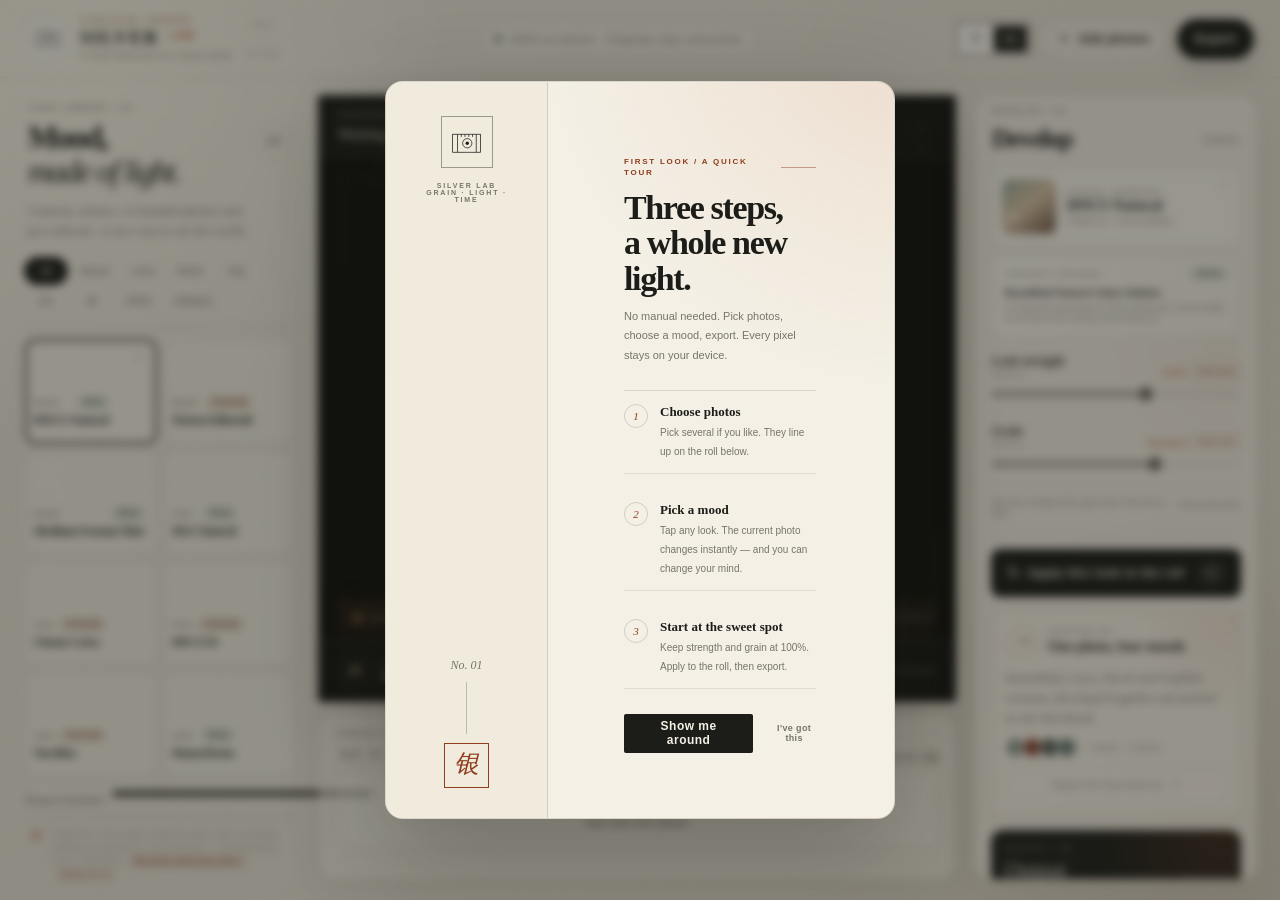
==== commit ad727f7c: "Drag the look shelf with the mouse; pack styles and speed up first paint" ====
--- a/index.html
+++ b/index.html
@@ -40,21 +40,47 @@
     <link rel="apple-touch-icon" href="icon-192.png" />
     <link rel="manifest" href="site.webmanifest" />
     <style>
-      /* First paint before either stylesheet arrives: paper, ink, ruled frame. */
-      html { background: #e9e4d8; color: #1c1d19; }
-      body { margin: 0; background: #e9e4d8; }
+      /* First paint: a small darkroom curtain covers the page until the
+         packed theme arrives, so there is no flash of an unstyled shell. */
+      html, body { margin: 0; min-height: 100%; background: #e9e4d8; color: #1c1d19; }
       .app-shell { min-height: 100vh; }
       .topbar { height: 92px; border-bottom: 1px solid rgba(28, 29, 25, 0.18); }
+      .app-shell { opacity: 1; transition: opacity 280ms ease; }
+      .booting .app-shell { opacity: 0; visibility: hidden; }
+      .boot-veil { position: fixed; z-index: 300; inset: 0; display: grid; place-content: center; justify-items: center; gap: 16px; color: #24231e; background: #e9e4d8; transition: opacity 360ms ease, visibility 360ms ease; }
+      .boot-veil-mark { width: 54px; height: 54px; }
+      .boot-veil-mark svg { display: block; width: 100%; height: 100%; }
+      .boot-veil-copy { display: grid; justify-items: center; gap: 5px; font: 500 28px/1 "Songti SC", "STSong", serif; letter-spacing: 0.05em; }
+      .boot-veil-copy b { font-weight: 500; }
+      .boot-veil-copy i { color: #ba5b2e; font: italic 700 14px/1 "Avenir Next", "Futura", sans-serif; letter-spacing: 0.1em; }
+      .boot-veil-copy small { color: #777469; font: 700 7px/1.3 "Avenir Next", "Futura", sans-serif; letter-spacing: 0.24em; }
+      .boot-veil-rule { width: 72px; height: 1px; background: #ba5b2e; opacity: 0.85; transform-origin: left; animation: boot-rule 1.2s ease-in-out infinite; }
+      .boot-veil-watch { margin-top: 4px; color: #8d8a7e; font: 600 9px/1.4 "Avenir Next", "Futura", "PingFang SC", sans-serif; letter-spacing: 0.06em; }
+      html[data-lang="en"] .boot-veil-watch-zh, html:not([data-lang="en"]) .boot-veil-watch-en { display: none; }
+      .boot-veil.is-gone { visibility: hidden; opacity: 0; }
+      .boot-veil.markup-failed { display: none; }
+      @keyframes boot-rule { 0% { transform: scaleX(0.15); } 60% { transform: scaleX(1); } 100% { transform: scaleX(1); } }
+      @media (prefers-reduced-motion: reduce) { .boot-veil-rule { animation: none; } }
     </style>
-    <link rel="stylesheet" href="styles.css?v=20261028a" />
-    <link rel="stylesheet" href="onboarding.css?v=20261028a" media="print" onload="this.media='all'" />
-    <link rel="stylesheet" href="polish.css?v=20261028a" media="print" onload="this.media='all'" />
-    <noscript>
-      <link rel="stylesheet" href="onboarding.css?v=20261028a" />
-      <link rel="stylesheet" href="polish.css?v=20261028a" />
-    </noscript>
+    <script src="theme-boot.js?v=20261028a"></script>
+    <!-- One packed theme file: a single request for base + polish + guide styles. -->
+    <link rel="stylesheet" href="theme.min.css?v=20261028a" />
   </head>
-  <body>
+  <body class="booting">
+    <noscript><style>body.booting .app-shell { opacity: 1; visibility: visible; } .boot-veil { display: none; }</style></noscript>
+
+    <div id="bootVeil" class="boot-veil" role="status" aria-label="正在进入暗房">
+      <span class="boot-veil-mark" aria-hidden="true">
+        <svg viewBox="0 0 44 44"><rect x="3.5" y="11" width="37" height="24" fill="none" stroke="currentColor" /><path d="M10 11v24M15 11v3.5M20 11v3.5M25 11v3.5M30 11v3.5M35 11v24" fill="none" stroke="currentColor" /><circle cx="23" cy="23" r="6.2" fill="none" stroke="currentColor" /><circle cx="23" cy="23" r="2.2" fill="currentColor" /></svg>
+      </span>
+      <span class="boot-veil-copy">
+        <b>银盐 <i>LAB</i></b>
+        <small>SILVER HALIDE · DARKROOM</small>
+      </span>
+      <span class="boot-veil-rule" aria-hidden="true"></span>
+      <span class="boot-veil-watch"><span class="boot-veil-watch-zh">正在打开暗房…</span><span class="boot-veil-watch-en">Opening the darkroom…</span></span>
+    </div>
+
     <div class="page-grain" aria-hidden="true"></div>
 
     <div class="app-shell">
@@ -128,6 +154,10 @@
           </div>
 
           <div class="preset-grid reveal reveal-3" id="presetGrid" role="list" aria-label="调色风格"></div>
+          <div class="shelf-scroll" id="shelfScroll" aria-hidden="true">
+            <span class="shelf-scroll-label" id="shelfScrollLabel" data-i18n="library.dragHint">按住拖动 · 上下浏览</span>
+            <span class="shelf-scroll-track"><i id="shelfScrollThumb"></i></span>
+          </div>
 
           <div class="library-foot reveal reveal-4">
             <span class="library-foot-mark">※</span>
@@ -523,6 +553,44 @@
     </noscript>
 
     <script src="i18n.js?v=20261028a" defer></script>
-    <script src="app.js?v=20261028a" defer></script>
+    <script>
+      // After first paint, quietly pull the big HEIC decoder so the first
+      // iPhone photo never waits on a 1.3 MB download.
+      window.addEventListener("load", () => {
+        const phone =
+          /iPhone|iPad|iPod/i.test(navigator.userAgent) ||
+          (navigator.userAgentData &&
+            navigator.userAgentData.platform &&
+            /iOS|Android/i.test(navigator.userAgentData.platform));
+        if (!phone || window.heic2any) return;
+        const warm = document.createElement("link");
+        warm.rel = "prefetch";
+        warm.href = "heic2any.min.js";
+        warm.as = "script";
+        document.head.append(warm);
+      });
+    </script>
+    <script src="app.min.js?v=20261028a" defer></script>
+    <script>
+      // Never leave the curtain or the look shelf dead because one request failed.
+      window.setTimeout(() => {
+        let appStarted = false;
+        try {
+          appStarted = !!document.querySelector("#presetGrid .preset-card");
+        } catch {
+          appStarted = false;
+        }
+        if (appStarted) return;
+        document.body.classList.remove("booting");
+        document.getElementById("bootVeil")?.classList.add("is-gone");
+        if (!window.__silverAppFallback) {
+          window.__silverAppFallback = true;
+          const fallback = document.createElement("script");
+          fallback.src = "app.js?v=20261028a";
+          fallback.defer = true;
+          document.head.append(fallback);
+        }
+      }, 8000);
+    </script>
   </body>
 </html>
--- a/theme.min.css
+++ b/theme.min.css
@@ -0,0 +1 @@
+:root{--paper:#e9e4d8;--paper-light:#f4f0e6;--paper-deep:#ded7c8;--ink:#1c1d19;--ink-soft:#34342f;--muted:#777469;--muted-light:#9c978a;--accent:#ba5b2e;--accent-deep:#8f3d1c;--moss:#596453;--line:rgba(28,29,25,0.14);--line-light:rgba(255,255,255,0.12);--dark:#171815;--dark-soft:#20211d;--serif:"Songti SC","STSong","Noto Serif CJK SC","Source Han Serif SC","Times New Roman",serif;--display:"Bodoni 72","Didot","Songti SC","STSong",serif;--sans:"Avenir Next","Futura","PingFang SC","Hiragino Sans GB","Microsoft YaHei",sans-serif;--shadow:0 22px 70px rgba(45,41,31,0.12)}*{box-sizing:border-box}html{color-scheme:light}body{margin:0;min-width:320px;min-height:100vh;overflow:hidden;color:var(--ink);background-color:var(--paper);background-image:radial-gradient(circle at 5% 6%,rgba(255,251,237,0.86),transparent 26%),radial-gradient(circle at 95% 100%,rgba(119,90,57,0.13),transparent 28%),linear-gradient(118deg,#ece7dc 0%,var(--paper) 48%,#e6e0d3 100%);font-family:var(--sans);-webkit-font-smoothing:antialiased;text-rendering:optimizeLegibility}button,input,select{font:inherit}button{color:inherit}button,select,input[type="range"]{-webkit-tap-highlight-color:transparent}button:focus-visible,select:focus-visible,input:focus-visible{outline:2px solid var(--accent);outline-offset:3px}button:disabled{cursor:not-allowed;opacity:0.42}[hidden]{display:none!important}.page-grain{position:fixed;inset:0;z-index:0;pointer-events:none;opacity:0.2;background-image:url("data:image/svg+xml,%3Csvg viewBox='0 0 180 180' xmlns='http://www.w3.org/2000/svg'%3E%3Cfilter id='n'%3E%3CfeTurbulence type='fractalNoise' baseFrequency='.86' numOctaves='3' stitchTiles='stitch'/%3E%3C/filter%3E%3Crect width='100%25' height='100%25' filter='url(%23n)' opacity='.22'/%3E%3C/svg%3E");mix-blend-mode:multiply}.app-shell{position:relative;z-index:1;display:flex;height:100vh;min-height:0;flex-direction:column;overflow:hidden}.topbar{position:relative;z-index:20;display:flex;height:78px;flex:0 0 78px;align-items:center;gap:24px;padding:0 26px;border-bottom:1px solid var(--line)}.brand{display:inline-flex;min-width:242px;align-items:center;gap:12px;color:var(--ink);text-decoration:none}.brand-mark{display:grid;width:42px;height:42px;place-items:center;border:1px solid rgba(28,29,25,0.22);border-radius:50%}.brand-mark svg{width:30px;height:30px}.brand-copy{display:flex;flex-direction:column;line-height:1}.brand-name{font-family:var(--serif);font-size:23px;font-weight:700;letter-spacing:0.05em}.brand-name i{margin-left:4px;color:var(--accent);font-family:var(--sans);font-size:10px;font-style:normal;font-weight:700;letter-spacing:0.16em;vertical-align:5px}.brand-subtitle{margin-top:5px;color:var(--muted);font-size:9px;font-weight:600;letter-spacing:0.22em}.privacy-pill{display:inline-flex;align-items:center;gap:8px;margin-inline:auto;padding:8px 13px;border:1px solid rgba(28,29,25,0.11);border-radius:999px;color:var(--muted);background:rgba(255,252,244,0.34);font-size:11px;letter-spacing:0.05em}.privacy-dot{width:6px;height:6px;border-radius:50%;background:#64765d;box-shadow:0 0 0 3px rgba(100,118,93,0.12)}.top-actions{display:flex;align-items:center;gap:9px}.button{display:inline-flex;min-height:40px;align-items:center;justify-content:center;gap:8px;padding:0 17px;border:1px solid transparent;border-radius:999px;background:transparent;font-size:12px;font-weight:650;letter-spacing:0.04em;cursor:pointer;transition:transform 180ms ease,background 180ms ease,border-color 180ms ease,color 180ms ease,box-shadow 180ms ease}.button:hover:not(:disabled){transform:translateY(-1px)}.button:active:not(:disabled){transform:translateY(0)}.button-quiet{border-color:var(--line);background:rgba(255,252,244,0.25)}.button-quiet:hover{background:rgba(255,252,244,0.65)}.button-ink{color:#f4f0e6;background:var(--ink);box-shadow:0 8px 24px rgba(28,29,25,0.16)}.button-ink:hover{background:#2a2b26}.button-accent{color:#fff9ed;background:var(--accent);box-shadow:0 12px 26px rgba(143,61,28,0.21)}.button-accent:hover{background:var(--accent-deep)}.button-large{min-height:51px;padding-inline:26px;font-size:13px}.workspace{display:grid;min-height:0;flex:1;grid-template-columns:278px minmax(480px,1fr) 284px;gap:18px;overflow:hidden;padding:17px 22px 20px}.library-panel,.controls-panel,.studio{min-width:0;min-height:0}.library-panel{display:flex;flex-direction:column;padding:8px 4px 0 2px}.panel-intro{padding:0 4px 16px}.eyebrow{display:block;margin:0 0 8px;color:var(--muted);font-family:var(--sans);font-size:8px;font-weight:700;letter-spacing:0.22em;line-height:1.3;text-transform:uppercase}.intro-line{display:flex;align-items:flex-start;justify-content:space-between;gap:18px}.intro-line h1{margin:0;font-family:var(--serif);font-size:clamp(32px,2.4vw,42px);font-weight:600;letter-spacing:-0.07em;line-height:1.06}.look-total{display:grid;width:39px;height:39px;flex:0 0 39px;place-items:center;border:1px solid var(--line);border-radius:50%;color:var(--muted);font-family:var(--display);font-size:16px;font-style:italic}.panel-desc{max-width:230px;margin:12px 0 0;color:var(--muted);font-family:var(--serif);font-size:12px;line-height:1.7}.brand-tabs{display:flex;flex-wrap:wrap;gap:4px;padding:0 0 12px;border-bottom:1px solid var(--line)}.brand-tab{min-width:44px;height:28px;padding:0 10px;border:0;border-radius:999px;color:var(--muted);background:transparent;font-size:10px;font-weight:650;letter-spacing:0.04em;cursor:pointer;transition:color 160ms ease,background 160ms ease}.brand-tab:hover{color:var(--ink);background:rgba(255,252,244,0.42)}.brand-tab.active{color:var(--paper-light);background:var(--ink)}.preset-grid{display:grid;min-height:0;flex:1;grid-template-columns:repeat(2,minmax(0,1fr));grid-auto-rows:max-content;align-content:start;gap:8px;overflow-x:hidden;overflow-y:auto;overscroll-behavior:contain;padding:12px 2px 8px;scroll-behavior:smooth;scroll-padding-block:10px;cursor:grab;touch-action:pan-y;scrollbar-color:rgba(28,29,25,0.25) transparent;scrollbar-width:thin}.preset-grid.is-grabbing,.preset-grid.is-grabbing .preset-card{cursor:grabbing}.preset-grid.is-grabbing .preset-card{transition:none}.preset-grid.is-grabbing .preset-card:hover{transform:none;box-shadow:none}.shelf-scroll{display:flex;flex:0 0 auto;align-items:center;gap:9px;margin:1px 2px 10px;color:#6f7064;font-size:9px;font-weight:600;letter-spacing:0.1em;line-height:1.4;cursor:grab;touch-action:pan-x;user-select:none;-webkit-user-select:none}.shelf-scroll-label{white-space:nowrap}.shelf-scroll-track{position:relative;height:14px;flex:1;border-top:1px solid rgba(28,29,25,0.13)}.shelf-scroll-track::before,.shelf-scroll-track::after{position:absolute;top:-4px;width:1px;height:7px;background:rgba(28,29,25,0.24);content:""}.shelf-scroll-track::before{left:0}.shelf-scroll-track::after{right:0}.shelf-scroll-track i{position:absolute;top:-3px;left:0;width:34%;height:5px;background:var(--ink);pointer-events:none;transition:width 120ms linear,transform 120ms linear}.app-shell{transition:opacity 320ms ease}body.booting .boot-veil{visibility:visible;opacity:1}body:not(.booting) .boot-veil{visibility:hidden;opacity:0;pointer-events:none}body:not(.booting) .app-shell{opacity:1}.shelf-scroll.is-grabbing,.shelf-scroll.is-grabbing~.shelf-scroll{cursor:grabbing}.preset-grid::-webkit-scrollbar,.filmstrip::-webkit-scrollbar,.controls-panel::-webkit-scrollbar{width:5px;height:5px}.preset-grid::-webkit-scrollbar-thumb,.filmstrip::-webkit-scrollbar-thumb,.controls-panel::-webkit-scrollbar-thumb{border-radius:999px;background:rgba(28,29,25,0.22)}.preset-card{position:relative;display:flex;min-height:103px;min-width:0;flex:0 0 auto;flex-direction:column;padding:0;overflow:hidden;border:1px solid rgba(28,29,25,0.1);border-radius:10px;background:rgba(247,243,233,0.45);text-align:left;cursor:pointer;transition:transform 180ms ease,border-color 180ms ease,background 180ms ease,box-shadow 180ms ease}.preset-card:hover{z-index:2;border-color:rgba(28,29,25,0.3);background:rgba(252,249,240,0.85);box-shadow:0 12px 30px rgba(49,42,30,0.08);transform:translateY(-2px)}.preset-card.active{border-color:var(--ink);background:var(--paper-light);box-shadow:0 0 0 1px var(--ink)}.preset-swatch{position:relative;height:47px;flex:0 0 47px;overflow:hidden;background:var(--swatch)}.preset-swatch::before{position:absolute;inset:0;background:linear-gradient(110deg,rgba(255,255,255,0.25),transparent 34%),radial-gradient(circle at 74% 22%,rgba(255,248,220,0.54),transparent 26%);content:"";mix-blend-mode:screen}.preset-swatch::after{position:absolute;inset:0;opacity:0.16;background-image:url("data:image/svg+xml,%3Csvg viewBox='0 0 80 80' xmlns='http://www.w3.org/2000/svg'%3E%3Cfilter id='n'%3E%3CfeTurbulence type='fractalNoise' baseFrequency='1.1' numOctaves='2'/%3E%3C/filter%3E%3Crect width='100%25' height='100%25' filter='url(%23n)'/%3E%3C/svg%3E");content:""}.swatch-letter{position:absolute;z-index:1;top:9px;left:10px;color:rgba(255,252,242,0.9);font-family:var(--display);font-size:18px;font-style:italic;line-height:1;text-shadow:0 1px 5px rgba(30,26,20,0.22)}.swatch-number{position:absolute;z-index:1;right:8px;bottom:6px;color:rgba(255,252,242,0.62);font-size:7px;font-weight:700;letter-spacing:0.12em}.preset-copy{display:flex;min-width:0;flex:0 0 auto;flex-direction:column;gap:4px;padding:8px 9px 10px}.preset-meta{display:flex;min-height:16px;min-width:0;align-items:center;justify-content:space-between;gap:6px}.preset-brand{overflow:hidden;color:var(--muted);font-size:8px;font-weight:700;letter-spacing:0.09em;text-overflow:ellipsis;white-space:nowrap}.preset-basis{flex:0 0 auto;padding:3px 5px;border-radius:999px;font-size:7px;font-weight:800;letter-spacing:0.04em;line-height:1}.preset-basis.is-official,.look-basis-badge.is-official{color:#405147;background:rgba(110,140,119,0.17)}.preset-basis.is-community,.look-basis-badge.is-community{color:#72452d;background:rgba(176,103,56,0.15)}.preset-name{overflow:hidden;font-family:var(--serif);font-size:14px;font-weight:650;letter-spacing:-0.02em;line-height:1.3;padding-bottom:1px;text-overflow:ellipsis;white-space:nowrap}.preset-check{position:absolute;top:7px;right:7px;display:grid;width:17px;height:17px;place-items:center;border-radius:50%;color:var(--ink);background:var(--paper-light);font-size:9px;opacity:0;transform:scale(0.6);transition:opacity 150ms ease,transform 150ms ease}.preset-card.active .preset-check{opacity:1;transform:scale(1)}.library-foot{display:flex;align-items:flex-start;gap:8px;padding:11px 6px 0;border-top:1px solid var(--line)}.library-foot-mark{color:var(--accent);font-family:var(--serif);font-size:15px;line-height:1}.library-foot p{margin:0;color:var(--muted-light);font-size:8px;line-height:1.55}.basis-link{display:inline-block;margin-left:3px;color:var(--accent-deep);font-weight:700;text-decoration-thickness:1px;text-underline-offset:2px}.basis-link:hover{color:var(--ink)}.studio{display:flex;flex-direction:column;gap:13px}.stage-card{display:flex;min-height:0;flex:1;flex-direction:column;overflow:hidden;border:1px solid rgba(255,255,255,0.06);border-radius:3px;color:#f1ede2;background:linear-gradient(135deg,rgba(255,255,255,0.025),transparent 34%),var(--dark);box-shadow:var(--shadow)}.stage-head{display:flex;min-height:62px;align-items:center;justify-content:space-between;gap:18px;padding:12px 19px;border-bottom:1px solid var(--line-light)}.stage-title{min-width:0}.stage-title .eyebrow{margin-bottom:5px;color:#898a80}.filename-row{display:flex;min-width:0;align-items:baseline;gap:10px}.filename-row strong{max-width:min(45vw,520px);overflow:hidden;font-family:var(--serif);font-size:15px;font-weight:500;letter-spacing:0.01em;text-overflow:ellipsis;white-space:nowrap}.file-dimension{color:#73746b;font-size:8px;letter-spacing:0.08em;white-space:nowrap}.stage-tools{display:flex;align-items:center;gap:8px}.icon-button{display:grid;width:30px;height:30px;place-items:center;border:1px solid rgba(255,255,255,0.12);border-radius:50%;color:#d9d5ca;background:transparent;cursor:pointer;transition:border-color 160ms ease,background 160ms ease}.icon-button:hover:not(:disabled){border-color:rgba(255,255,255,0.34);background:rgba(255,255,255,0.06)}.icon-button svg{width:15px;height:15px;fill:none;stroke:currentColor;stroke-linecap:round;stroke-linejoin:round;stroke-width:1.5}.photo-counter{min-width:52px;color:#94958b;font-family:var(--display);font-size:11px;font-style:italic;text-align:center;letter-spacing:0.07em}.stage{position:relative;display:flex;min-height:0;flex:1;align-items:center;justify-content:center;overflow:hidden;padding:18px;background:radial-gradient(circle at 50% 44%,rgba(255,255,255,0.045),transparent 42%),linear-gradient(rgba(255,255,255,0.018) 1px,transparent 1px),linear-gradient(90deg,rgba(255,255,255,0.018) 1px,transparent 1px),#12130f;background-size:auto,26px 26px,26px 26px,auto}@media (min-width:791px){.stage{flex-direction:column;justify-content:flex-start;gap:0;padding:20px 18px 0}.stage>.empty-state{flex:1 1 auto}.stage>.preview-wrap{flex:0 0 auto}.stage>.stage-desk{flex:0 0 auto}.stage>.stage-desk{align-self:stretch;width:auto;margin:0}.stage>.preview-wrap{max-height:calc(100% - 42px);margin-top:auto}}.stage::before,.stage::after{position:absolute;z-index:0;width:82px;height:82px;border-color:rgba(255,255,255,0.11);border-style:solid;content:"";pointer-events:none}.stage::before{top:19px;left:20px;border-width:1px 0 0 1px}.stage::after{right:20px;bottom:19px;border-width:0 1px 1px 0}.empty-state{position:relative;z-index:2;display:flex;max-width:430px;flex-direction:column;align-items:center;padding:4px 18px 8px;text-align:center}.empty-state .eyebrow{margin-top:16px;margin-bottom:8px;color:#808178}.empty-state h2{margin:0;font-family:var(--serif);font-size:clamp(27px,3vw,39px);font-weight:500;letter-spacing:-0.055em}.empty-copy{margin:10px 0 20px;color:#92938a;font-family:var(--serif);font-size:12px;line-height:1.65}.empty-visual{position:relative;width:152px;height:102px}.empty-frame{position:absolute;top:12px;left:32px;width:91px;height:75px;border:1px solid rgba(240,235,221,0.32);border-radius:6px;background:#22231e;box-shadow:0 18px 40px rgba(0,0,0,0.28)}.frame-back{transform:rotate(-13deg) translate(-10px,4px);opacity:0.38}.frame-mid{transform:rotate(9deg) translate(11px,-1px);opacity:0.56}.frame-front{display:flex;align-items:center;justify-content:center;overflow:hidden;background:radial-gradient(circle at 32% 30%,#b37848,transparent 25%),linear-gradient(145deg,#455952 0%,#242923 55%,#784523 100%);transform:rotate(-2deg)}.empty-frame::before,.empty-frame::after{position:absolute;top:3px;bottom:3px;width:4px;background:repeating-linear-gradient(to bottom,#12130f 0 4px,transparent 4px 7px);content:""}.empty-frame::before{left:3px}.empty-frame::after{right:3px}.empty-lens{position:relative;width:41px;height:41px;border:1px solid rgba(245,239,223,0.47);border-radius:50%;background:radial-gradient(circle at 38% 35%,rgba(221,239,228,0.55),transparent 10%),radial-gradient(circle,#202a27 0 26%,#44554c 27% 41%,#171813 42% 62%,#6f6551 63% 67%,#272822 68%);box-shadow:0 0 0 2px rgba(19,20,16,0.55)}.empty-light{position:absolute;top:9px;right:10px;width:7px;height:7px;border-radius:50%;background:#c06e3d;box-shadow:0 0 14px rgba(192,110,61,0.8)}.format-note{display:flex;gap:13px;margin-top:18px;color:#696b62;font-size:8px;letter-spacing:0.08em}.format-note span{display:inline-flex;align-items:center;gap:5px}.format-note span::before{width:3px;height:3px;border-radius:50%;background:#77796f;content:""}.preview-wrap{position:relative;z-index:2;flex:0 0 auto;overflow:hidden;border:1px solid rgba(255,255,255,0.12);background:#0d0e0b;box-shadow:0 28px 72px rgba(0,0,0,0.44),0 0 0 1px rgba(0,0,0,0.3);animation:image-in 520ms cubic-bezier(0.22,0.8,0.3,1) both}.preview-wrap canvas{display:block;width:100%;height:100%}.preview-zoom-layer{position:absolute;inset:0;transform-origin:50% 50%}.after-canvas{position:absolute;inset:0;clip-path:inset(0 calc(100% - var(--split,68%)) 0 0)}.preview-label{position:absolute;top:12px;z-index:4;padding:5px 8px;border:1px solid rgba(255,255,255,0.17);border-radius:999px;color:rgba(255,252,244,0.76);background:rgba(12,13,10,0.46);font-size:7px;font-weight:700;letter-spacing:0.14em;backdrop-filter:blur(8px)}.preview-label-before{left:12px}.preview-label-after{right:12px}.split-line{position:absolute;z-index:5;top:0;bottom:0;left:var(--split,68%);width:1px;pointer-events:none;background:rgba(255,250,237,0.84);box-shadow:0 0 0 1px rgba(16,16,12,0.16);transform:translateX(-0.5px)}.split-handle{position:absolute;top:50%;left:50%;display:grid;width:36px;height:36px;place-items:center;border:1px solid rgba(255,255,255,0.5);border-radius:50%;color:#f0ecdf;background:rgba(22,23,19,0.7);box-shadow:0 5px 18px rgba(0,0,0,0.25);backdrop-filter:blur(9px);transform:translate(-50%,-50%)}.split-handle svg{width:18px;height:18px;fill:none;stroke:currentColor;stroke-linecap:round;stroke-linejoin:round;stroke-width:1.35}.split-range{position:absolute;z-index:6;inset:0;width:100%;height:100%;margin:0;opacity:0;cursor:ew-resize}.corner-label{position:absolute;bottom:10px;z-index:4;color:rgba(255,255,255,0.4);font-size:6px;font-weight:700;letter-spacing:0.2em}.corner-label-left{left:12px}.corner-label-right{right:12px}.drop-cue{position:absolute;z-index:12;inset:16px;display:flex;flex-direction:column;align-items:center;justify-content:center;border:1px dashed rgba(238,227,207,0.55);border-radius:12px;color:#f4f0e4;background:rgba(18,19,15,0.86);opacity:0;pointer-events:none;backdrop-filter:blur(12px);transition:opacity 160ms ease}.drop-cue-icon{display:grid;width:48px;height:48px;place-items:center;margin-bottom:12px;border:1px solid rgba(255,255,255,0.24);border-radius:50%;color:#f4f0e4;font-size:23px;font-weight:300}.drop-cue strong{font-family:var(--serif);font-size:22px;font-weight:500}.drop-cue small{margin-top:7px;color:#92948a;font-size:9px}.stage-card.is-dragging .drop-cue{opacity:1}.stage-card.is-dragging{box-shadow:0 0 0 2px var(--accent),0 26px 75px rgba(40,30,18,0.22)}.stage-stamp{position:absolute;z-index:1;right:21px;bottom:18px;display:flex;align-items:center;gap:5px;color:rgba(255,255,255,0.14);font-size:6px;font-weight:700;letter-spacing:0.16em;pointer-events:none}.stage-stamp i{margin-left:5px;font-family:var(--display);font-size:8px;font-style:italic;letter-spacing:0.06em}.stage-foot{display:flex;min-height:62px;align-items:center;justify-content:space-between;gap:18px;padding:10px 19px;border-top:1px solid var(--line-light)}.active-look-readout{display:flex;min-width:0;align-items:center;gap:10px}.readout-seal{display:grid;width:34px;height:34px;flex:0 0 34px;place-items:center;border:1px solid rgba(255,255,255,0.18);border-radius:50%;color:#d9c4a7;font-family:var(--display);font-size:17px;font-style:italic}.active-look-readout div{display:flex;min-width:0;flex-direction:column;gap:3px}.readout-kicker{overflow:hidden;color:#7f8177;font-size:7px;font-weight:700;letter-spacing:0.13em;text-overflow:ellipsis;white-space:nowrap}.active-look-readout strong{overflow:hidden;color:#e4dfd3;font-family:var(--serif);font-size:13px;font-weight:500;text-overflow:ellipsis;white-space:nowrap}.stage-hint{display:flex;align-items:center;gap:8px;color:#71736a;font-size:8px;white-space:nowrap}.hint-line{width:22px;height:1px;background:#61635a}.filmstrip-card{display:flex;height:165px;flex:0 0 165px;flex-direction:column;gap:8px;padding:13px 16px 11px;overflow:hidden;border:1px solid var(--line);border-radius:16px;background:rgba(245,241,231,0.52);box-shadow:0 10px 36px rgba(47,41,29,0.05)}.filmstrip-head{display:flex;flex:0 0 auto;align-items:flex-end;justify-content:space-between;gap:12px;margin-bottom:0}.filmstrip-head .eyebrow{margin-bottom:4px}.filmstrip-head h2{margin:0;font-family:var(--serif);font-size:17px;font-weight:600}.filmstrip-head h2 span{margin-left:5px;color:var(--muted);font-family:var(--display);font-size:12px;font-style:italic;font-weight:400}.text-button{display:inline-flex;align-items:center;gap:5px;padding:0;border:0;color:var(--muted);background:transparent;font-size:9px;font-weight:650;letter-spacing:0.04em;cursor:pointer;transition:color 160ms ease}.text-button:hover{color:var(--accent)}.filmstrip{display:flex;height:auto;min-height:0;flex:1;gap:9px;overflow-x:auto;overflow-y:hidden;padding:0 1px 4px;scroll-snap-type:x proximity}.filmstrip-empty{display:flex;width:100%;height:76px;flex-direction:column;align-items:center;justify-content:center;gap:3px;border:1px dashed rgba(28,29,25,0.19);border-radius:8px;color:var(--muted);background:rgba(255,252,244,0.22);font-size:8px;cursor:pointer}.filmstrip-empty strong{color:var(--ink-soft);font-family:var(--serif);font-size:11px;font-weight:500}.filmstrip-sprocket{width:56px;height:7px;margin-bottom:4px;background:repeating-linear-gradient(90deg,var(--muted) 0 4px,transparent 4px 8px);opacity:0.45}.film-item{position:relative;display:flex;width:86px;min-width:86px;height:90px;flex-direction:column;overflow:hidden;border:1px solid transparent;border-radius:7px;background:rgba(255,252,244,0.23);scroll-snap-align:start;cursor:pointer;transition:border-color 160ms ease,background 160ms ease,transform 160ms ease}.film-item:hover{border-color:rgba(28,29,25,0.24);transform:translateY(-1px)}.film-item.active{border-color:var(--ink);background:var(--paper-light);box-shadow:0 0 0 1px var(--ink)}.film-thumb-wrap{position:relative;height:62px;flex:0 0 62px;overflow:hidden;background:#272822}.film-thumb{display:block;width:100%;height:100%;object-fit:cover}.film-index{position:absolute;top:4px;left:4px;display:grid;min-width:17px;height:15px;place-items:center;padding:0 3px;border-radius:2px;color:rgba(255,255,255,0.9);background:rgba(15,16,12,0.56);font-size:6px;font-weight:700;letter-spacing:0.08em;backdrop-filter:blur(4px)}.film-remove{position:absolute;top:4px;right:4px;display:grid;width:16px;height:16px;place-items:center;padding:0;border:0;border-radius:50%;color:rgba(255,255,255,0.88);background:rgba(15,16,12,0.6);font-size:11px;line-height:1;opacity:0;cursor:pointer;backdrop-filter:blur(4px);transition:opacity 140ms ease}.film-item:hover .film-remove,.film-remove:focus-visible{opacity:1}.film-meta{display:flex;min-width:0;flex:1;flex-direction:column;justify-content:center;gap:1px;padding:4px 6px}.film-meta strong{overflow:hidden;font-size:8px;font-weight:650;line-height:1.3;text-overflow:ellipsis;white-space:nowrap}.film-meta span{overflow:hidden;color:var(--muted);font-size:6px;letter-spacing:0.03em;text-overflow:ellipsis;white-space:nowrap}.controls-panel{display:flex;flex-direction:column;gap:0;overflow-y:auto;overscroll-behavior:contain;padding:10px 16px 16px;border:1px solid rgba(28,29,25,0.11);border-radius:18px;background:rgba(246,242,232,0.68);box-shadow:0 18px 55px rgba(48,42,30,0.07);backdrop-filter:blur(8px)}.controls-intro{padding:0 1px 14px}.controls-heading-row{display:flex;align-items:center;justify-content:space-between;gap:12px}.controls-heading-row h2{margin:0;font-family:var(--serif);font-size:26px;font-weight:600;letter-spacing:-0.05em}.control-count{color:var(--muted);font-family:var(--display);font-size:11px;font-style:italic}.current-look-card{position:relative;display:flex;min-height:78px;align-items:center;gap:11px;padding:10px;overflow:hidden;border:1px solid var(--line);border-radius:12px;background:rgba(255,252,244,0.46)}.look-swatch{display:grid;width:54px;height:55px;flex:0 0 54px;place-items:end start;padding:6px;border-radius:8px;overflow:hidden;color:rgba(255,250,238,0.88);background:var(--swatch,linear-gradient(140deg,#a7b6ac,#7b5f4e));box-shadow:inset 0 0 0 1px rgba(255,255,255,0.13)}.look-swatch span{font-family:var(--display);font-size:17px;font-style:italic;text-shadow:0 1px 5px rgba(30,24,17,0.3)}.look-card-copy{display:flex;min-width:0;flex:1;flex-direction:column;gap:2px}.look-card-copy>span{overflow:hidden;color:var(--muted);font-size:6px;font-weight:700;letter-spacing:0.11em;text-overflow:ellipsis;white-space:nowrap}.look-card-copy strong{overflow:hidden;font-family:var(--serif);font-size:15px;font-weight:600;text-overflow:ellipsis;white-space:nowrap}.look-card-copy small{overflow:hidden;color:var(--muted);font-size:7px;text-overflow:ellipsis;white-space:nowrap}.look-card-index{position:absolute;top:8px;right:9px;color:rgba(28,29,25,0.18);font-family:var(--display);font-size:12px;font-style:italic}.look-basis-card{margin-top:9px;padding:11px 12px 12px;border:1px solid var(--line);border-radius:12px;background:linear-gradient(120deg,rgba(255,252,244,0.55),rgba(235,229,216,0.25)),rgba(255,252,244,0.22)}.look-basis-head{display:flex;align-items:center;justify-content:space-between;gap:10px;margin-bottom:7px}.look-basis-label{color:var(--muted);font-size:6px;font-weight:800;letter-spacing:0.12em}.look-basis-badge{padding:3px 6px;border-radius:999px;font-size:7px;font-weight:800;letter-spacing:0.04em}.look-basis-card strong{display:block;overflow:hidden;font-family:var(--serif);font-size:10px;font-weight:650;letter-spacing:0.01em;text-overflow:ellipsis;white-space:nowrap}.look-basis-card p{margin:5px 0 0;color:var(--muted);font-size:7px;line-height:1.55}.slider-section{padding:16px 1px 14px;border-bottom:1px solid var(--line)}.slider-row{display:flex;align-items:flex-end;justify-content:space-between;gap:12px}.slider-row-gap{margin-top:17px}.slider-row label{display:flex;flex-direction:column;gap:2px}.slider-row label span{font-family:var(--serif);font-size:12px;font-weight:600}.slider-row label small{color:var(--muted-light);font-size:7px}.slider-row output{color:var(--accent);font-family:var(--display);font-size:11px;font-style:italic}.range-control{--range-fill:100%;width:100%;height:18px;margin:7px 0 0;padding:0;border:0;outline:none;appearance:none;background:transparent;cursor:pointer}.range-control::-webkit-slider-runnable-track{height:2px;border-radius:999px;background:linear-gradient(to right,var(--ink) 0 var(--range-fill),rgba(28,29,25,0.16) var(--range-fill) 100%)}.range-control::-moz-range-track{height:2px;border-radius:999px;background:rgba(28,29,25,0.16)}.range-control::-moz-range-progress{height:2px;border-radius:999px;background:var(--ink)}.range-control::-webkit-slider-thumb{width:12px;height:12px;margin-top:-5px;border:2px solid var(--paper-light);border-radius:50%;appearance:none;background:var(--ink);box-shadow:0 0 0 1px var(--ink)}.range-control::-moz-range-thumb{width:9px;height:9px;border:2px solid var(--paper-light);border-radius:50%;background:var(--ink);box-shadow:0 0 0 1px var(--ink)}.range-control-dark::-webkit-slider-runnable-track{background:linear-gradient(to right,var(--accent) 0 var(--range-fill),rgba(255,255,255,0.12) var(--range-fill) 100%)}.range-control-dark::-moz-range-track{background:rgba(255,255,255,0.12)}.range-control-dark::-moz-range-progress{background:var(--accent)}.range-control-dark::-webkit-slider-thumb{border-color:var(--dark);background:var(--accent);box-shadow:0 0 0 1px var(--accent)}.range-control-dark::-moz-range-thumb{border-color:var(--dark);background:var(--accent);box-shadow:0 0 0 1px var(--accent)}.button-sync{width:100%;min-height:48px;justify-content:space-between;margin:14px 0;padding:0 15px;border-radius:9px;color:var(--paper-light);background:var(--ink)}.button-sync:hover:not(:disabled){background:#2e2f29;box-shadow:0 10px 24px rgba(28,29,25,0.13)}.button-sync>span{display:inline-flex;align-items:center;gap:7px}.button-sync i{font-size:16px;font-style:normal;font-weight:300}.button-sync em{display:grid;min-width:27px;height:22px;place-items:center;padding:0 6px;border-radius:999px;color:#d6d0c1;background:rgba(255,255,255,0.1);font-size:8px;font-style:normal}.four-look-card{padding:13px;border:1px solid rgba(186,91,46,0.22);border-radius:12px;background:radial-gradient(circle at 100% 0,rgba(186,91,46,0.1),transparent 32%),rgba(255,249,237,0.36)}.four-look-head{display:flex;align-items:center;gap:9px}.mini-seal{display:grid;width:34px;height:34px;flex:0 0 34px;place-items:center;border:1px solid rgba(186,91,46,0.32);border-radius:50%;color:var(--accent-deep);font-family:var(--display);font-size:12px;font-style:italic}.four-look-head .eyebrow{margin-bottom:3px;font-size:6px}.four-look-head h3{margin:0;font-family:var(--serif);font-size:14px;font-weight:600}.four-look-card>p{margin:9px 0;color:var(--muted);font-size:8px;line-height:1.55}.four-brands{display:flex;align-items:center;margin-bottom:10px}.brand-chip{display:grid;width:21px;height:21px;place-items:center;margin-right:-4px;border:2px solid var(--paper-light);border-radius:50%;color:#fbf6e9;font-family:var(--display);font-size:9px;font-style:italic}.chip-h{background:#7f8d7d}.chip-l{background:#7c3527}.chip-r{background:#3d4941}.chip-f{background:#596d68}.four-brands i{width:1px;height:14px;margin:0 8px 0 9px;background:var(--line)}.four-brands>span:last-child{color:var(--muted);font-size:7px}.button-outline{width:100%;min-height:34px;border-color:rgba(28,29,25,0.23);border-radius:7px;background:rgba(255,252,244,0.32);font-size:9px}.button-outline:hover:not(:disabled){border-color:var(--ink);background:rgba(255,252,244,0.8)}.export-card{margin-top:14px;padding:14px;border-radius:12px;color:#f0ebdf;background:radial-gradient(circle at 92% 4%,rgba(186,91,46,0.17),transparent 34%),#20211d}.export-heading{display:flex;align-items:flex-end;justify-content:space-between;gap:10px;margin-bottom:12px}.export-heading .eyebrow{margin-bottom:3px;color:#77796f}.export-heading h2{margin:0;font-family:var(--serif);font-size:22px;font-weight:500}.output-estimate{color:#7f8177;font-size:7px;text-align:right}.select-row{display:grid;grid-template-columns:36px 1fr;align-items:center;gap:7px;margin-top:8px}.select-row label{color:#85877c;font-size:7px}.select-row select{width:100%;height:30px;padding:0 22px 0 9px;border:1px solid rgba(255,255,255,0.12);border-radius:6px;color:#d7d2c6;background:linear-gradient(45deg,transparent 50%,#8a8c81 50%) calc(100% - 10px) 12px / 4px 4px no-repeat,linear-gradient(135deg,#8a8c81 50%,transparent 50%) calc(100% - 6px) 12px / 4px 4px no-repeat,#292a25;appearance:none;font-size:8px}.quality-row{margin-top:11px}.quality-row label{display:flex;align-items:center;justify-content:space-between;color:#85877c;font-size:7px}.quality-row output{color:#d9cdb9;font-family:var(--display);font-size:10px;font-style:italic}.quality-row .range-control{margin-top:3px}.button-export{width:100%;min-height:46px;justify-content:space-between;margin-top:13px;padding:0 10px 0 15px;border-radius:7px;color:#fff8eb;background:var(--accent);box-shadow:0 11px 24px rgba(0,0,0,0.24)}.button-export:hover:not(:disabled){background:#c86636}.export-button-count{display:grid;min-width:42px;height:26px;place-items:center;padding:0 7px;border-radius:999px;background:rgba(255,255,255,0.14);font-size:7px;font-weight:500}.export-one{width:100%;justify-content:center;margin-top:9px;color:#85877c;font-size:8px}.export-one:hover{color:#d8d2c4}.download-ready{display:flex;align-items:center;justify-content:space-between;gap:8px;margin-top:11px;padding-top:11px;border-top:1px solid rgba(255,255,255,0.1)}.download-ready>div{display:flex;min-width:0;flex-direction:column;gap:2px}.download-ready strong{font-family:var(--serif);font-size:10px;font-weight:500}.download-ready span{color:#7e8076;font-size:7px}.download-ready .button{min-height:30px;padding-inline:12px;border-radius:5px;font-size:8px}.toast-stack{position:fixed;z-index:100;right:22px;bottom:20px;display:flex;width:min(330px,calc(100vw - 40px));flex-direction:column;gap:8px;pointer-events:none}.toast{display:flex;align-items:flex-start;gap:9px;padding:12px 14px;border:1px solid rgba(255,255,255,0.1);border-radius:9px;color:#ede8db;background:rgba(27,28,24,0.94);box-shadow:0 15px 38px rgba(24,22,17,0.24);font-size:10px;line-height:1.5;backdrop-filter:blur(12px);animation:toast-in 320ms cubic-bezier(0.2,0.8,0.3,1) both}.toast::before{flex:0 0 auto;width:5px;height:5px;margin-top:5px;border-radius:50%;background:#d1a06e;content:""}.toast.error::before{background:#c96f53}.toast.good::before{background:#809476}.toast.is-out{animation:toast-out 240ms ease both}.processing-layer{position:fixed;z-index:200;inset:0;display:grid;place-items:center;padding:22px;background:rgba(20,20,17,0.65);backdrop-filter:blur(9px);animation:fade-in 180ms ease both}.processing-card{width:min(410px,100%);padding:29px 31px 24px;border:1px solid rgba(255,255,255,0.11);border-radius:17px;color:#f2ede1;background:radial-gradient(circle at 90% 0,rgba(186,91,46,0.17),transparent 38%),#1d1e1a;box-shadow:0 32px 90px rgba(0,0,0,0.4)}.processing-reel{position:relative;display:flex;width:144px;height:52px;align-items:center;justify-content:space-around;margin-bottom:22px;padding:4px 9px;border:1px solid rgba(255,255,255,0.23);border-radius:5px}.processing-reel span{width:6px;height:6px;border-radius:50%;background:#6e7066;animation:reel-pulse 1.2s ease-in-out infinite}.processing-reel span:nth-child(2){animation-delay:80ms}.processing-reel span:nth-child(3){animation-delay:160ms}.processing-reel span:nth-child(4){animation-delay:240ms}.processing-reel span:nth-child(5){animation-delay:320ms}.processing-reel span:nth-child(6){animation-delay:400ms}.processing-reel i{position:absolute;top:-5px;right:-5px;width:12px;height:12px;border:2px solid #1d1e1a;border-radius:50%;background:var(--accent)}.processing-card .eyebrow{color:#7f8177}.processing-card h2{margin:0;font-family:var(--serif);font-size:29px;font-weight:500;letter-spacing:-0.045em}.processing-card>p:not(.eyebrow){margin:8px 0 20px;color:#92948a;font-size:9px;line-height:1.55}.progress-track{height:2px;overflow:hidden;border-radius:999px;background:rgba(255,255,255,0.11)}.progress-track span{display:block;width:0;height:100%;border-radius:inherit;background:linear-gradient(90deg,#b25a31,#dda475);transition:width 220ms ease}.progress-meta{display:flex;align-items:center;justify-content:space-between;margin-top:9px;color:#808278;font-family:var(--display);font-size:10px;font-style:italic}.processing-card .text-button{color:#8e9085;font-size:8px}.processing-card .text-button:hover{color:#ddd7c9}.noscript{position:fixed;z-index:999;inset:0;display:grid;place-items:center;color:var(--paper-light);background:var(--dark);font-family:var(--serif);font-size:24px}.reveal{animation:reveal-up 600ms cubic-bezier(0.2,0.76,0.3,1) both}.reveal-1{animation-delay:30ms}.reveal-2{animation-delay:100ms}.reveal-3{animation-delay:170ms}.reveal-4{animation-delay:240ms}@keyframes reveal-up{from{opacity:0;transform:translateY(10px)}to{opacity:1;transform:translateY(0)}}@keyframes image-in{from{opacity:0;transform:scale(0.985)}to{opacity:1;transform:scale(1)}}@keyframes toast-in{from{opacity:0;transform:translateY(8px) scale(0.98)}to{opacity:1;transform:translateY(0) scale(1)}}@keyframes toast-out{to{opacity:0;transform:translateY(5px)}}@keyframes fade-in{from{opacity:0}}@keyframes reel-pulse{0%,100%{background:#66685e}50%{background:#d99a69}}@media (max-width:1240px){.workspace{grid-template-columns:258px minmax(430px,1fr) 268px;gap:14px;padding-inline:17px}.topbar{padding-inline:20px}.brand{min-width:225px}.controls-panel{padding-inline:14px}}@media (max-width:1060px){body{overflow:auto}.app-shell{height:auto;min-height:100vh;overflow:visible}.workspace{grid-template-areas:"studio controls" "library library";grid-template-columns:minmax(0,1fr) 290px;grid-template-rows:minmax(650px,calc(100vh - 112px)) auto;min-height:auto;overflow:visible}.studio{grid-area:studio}.library-panel{grid-area:library;padding-top:20px}.controls-panel{grid-area:controls}.preset-grid{grid-template-columns:repeat(4,minmax(0,1fr));overflow:visible}.preset-swatch{height:76px}.library-foot{margin-bottom:10px}.privacy-pill{margin-inline:auto 0}}@media (max-width:790px){body{overflow:auto}.topbar{height:auto;min-height:68px;flex-wrap:wrap;gap:12px;padding:12px 16px}.brand{min-width:0;flex:1}.brand-subtitle{display:none}.privacy-pill{display:none}.top-actions{margin-left:auto}.top-actions .button{min-height:36px;padding-inline:13px}.workspace{display:flex;flex-direction:column;gap:14px;padding:12px}.studio{display:flex;order:1;min-height:610px}.library-panel{order:2;padding:8px 2px}.controls-panel{order:3;overflow:visible}.stage-card{min-height:460px}.stage{padding:12px}.stage-hint{display:none}.filmstrip-card{height:165px;flex-basis:165px}.preset-grid{grid-template-columns:repeat(2,minmax(0,1fr));max-height:none;overflow:visible}.preset-swatch{height:54px;flex-basis:54px}.controls-panel{display:grid;grid-template-columns:repeat(2,minmax(0,1fr));gap:12px}.controls-intro,.current-look-card,.look-basis-card,.slider-section,.button-sync{grid-column:span 2}.button-sync{margin:0}.four-look-card,.export-card{margin-top:0}.export-card{min-width:0}.toast-stack{right:14px;bottom:14px}}@media (max-width:560px){.topbar{padding-inline:14px}.brand-mark{width:37px;height:37px}.brand-name{font-size:20px}.button-quiet{display:none}.workspace{padding:10px}.stage-card{border-radius:14px}.stage-head{min-height:57px;padding-inline:14px}.filename-row strong{max-width:45vw;font-size:13px}.file-dimension{display:none}.stage{min-height:340px}.empty-state{padding-inline:0}.empty-state h2{font-size:27px}.format-note{gap:8px}.stage-foot{padding-inline:14px}.stage-stamp{display:none}.filmstrip-card{padding-inline:12px}.controls-panel{display:flex;padding:15px}.controls-intro{padding-bottom:12px}.four-look-card{margin-top:14px}.export-card{margin-top:14px}.brand-tabs{gap:2px}.brand-tab{padding-inline:8px}.preview-label{top:8px}.preview-label-before{left:8px}.preview-label-after{right:8px}.processing-card{padding:24px 22px 20px}}@media (prefers-reduced-motion:reduce){*,*::before,*::after{scroll-behavior:auto!important;animation-duration:0.01ms!important;animation-iteration-count:1!important;transition-duration:0.01ms!important}}.brand-copy::before{display:block;margin-bottom:5px;color:var(--accent-deep);font-family:var(--sans);font-size:5.5px;font-weight:700;letter-spacing:0.24em;line-height:1;content:"SILVER HALIDE · DARKROOM"}.button,.icon-button,.lang-option{-webkit-tap-highlight-color:transparent}.button::after,.lang-option::after{position:absolute;inset:-4px;border:1px solid transparent;border-radius:inherit;pointer-events:none;content:""}.button{position:relative}.button:active:not(:disabled),.icon-button:active:not(:disabled){transform:translateY(1px) scale(0.975)}.lang-option.is-active::after{border-color:rgba(186,91,46,0.22);animation:lever-settle 260ms ease both}@keyframes lever-settle{from{opacity:0;transform:scale(1.12)}to{opacity:1;transform:none}}.stage-desk{position:relative;display:flex;height:42px;flex:0 0 auto;align-items:stretch;gap:0;margin:0 18px 14px;isolation:isolate;border:1px solid rgba(250,245,232,0.09);border-radius:3px;color:#cfc9bb;background:repeating-linear-gradient( 90deg,transparent 0 13px,rgba(9,9,7,0.92) 13px 20px ) top / 100% 6px no-repeat,repeating-linear-gradient( 90deg,transparent 0 13px,rgba(9,9,7,0.92) 13px 20px ) bottom / 100% 6px no-repeat,linear-gradient(180deg,#26241d 0%,#1d1c17 46%,#171611 100%);box-shadow:inset 0 0 0 1px rgba(0,0,0,0.4),inset 0 8px 18px rgba(0,0,0,0.34),0 12px 30px rgba(0,0,0,0.26)}.stage-desk::before{position:absolute;z-index:0;inset:0;border-radius:inherit;opacity:0.5;background:radial-gradient( 120% 220% at 12% 40%,rgba(186,91,46,0.16),transparent 46% ),radial-gradient( 90% 180% at 86% 62%,rgba(120,108,74,0.14),transparent 52% );content:"";pointer-events:none}.stage-desk-title{position:relative;z-index:2;display:flex;flex:0 0 auto;align-items:center;gap:8px;padding:0 13px 0 15px;border-right:1px solid rgba(250,245,232,0.07);color:#8d8677;font-family:var(--sans);font-size:8px;font-weight:700;letter-spacing:0.2em;white-space:nowrap}.stage-desk-title i{position:relative;width:9px;height:12px;flex:0 0 auto;border:1px solid rgba(232,176,131,0.5);background:rgba(232,176,131,0.08)}.stage-desk-title i::after{position:absolute;top:50%;left:50%;width:3px;height:3px;background:#e8b083;content:"";transform:translate(-50%,-50%)}.zoom-rocker{position:relative;z-index:2;display:flex;flex:0 0 auto;align-items:center;gap:6px;padding:0 12px}.zoom-rocker::before{position:absolute;z-index:0;inset:7px 7px;border-radius:2px;background:linear-gradient( 180deg,rgba(0,0,0,0.34),rgba(0,0,0,0.12) 42%,rgba(0,0,0,0.3) );box-shadow:inset 0 1px 2px rgba(0,0,0,0.55),inset 0 -1px 0 rgba(250,245,232,0.05);content:"";pointer-events:none}.desk-button{position:relative;z-index:1;display:grid;width:25px;height:25px;flex:0 0 auto;place-items:center;padding:0;border:1px solid rgba(250,245,232,0.14);border-radius:1px;color:#cfc9bb;background:linear-gradient(180deg,#34322a 0%,#23221c 100%);box-shadow:inset 0 1px 0 rgba(250,245,232,0.11),0 2px 4px rgba(0,0,0,0.42);font-family:var(--sans);cursor:pointer;transition:transform 130ms var(--ease-out),border-color 160ms ease,background 160ms ease,color 160ms ease,box-shadow 160ms ease}.desk-button svg{width:12px;height:12px;fill:none;stroke:currentColor;stroke-linecap:round;stroke-linejoin:round;stroke-width:1.5;pointer-events:none}.desk-button:hover:not(:disabled){border-color:rgba(232,176,131,0.4);color:#f0e6d4;background:linear-gradient(180deg,#403d33 0%,#2a2822 100%)}.desk-button:active:not(:disabled){border-color:rgba(232,176,131,0.55);background:linear-gradient(180deg,#1c1b16 0%,#262420 100%);box-shadow:inset 0 2px 5px rgba(0,0,0,0.7),0 0 0 rgba(0,0,0,0);transform:translateY(1px) scale(0.96)}.desk-button:disabled{border-color:rgba(250,245,232,0.06);color:#565246;box-shadow:none}.desk-button:focus-visible{outline:1px solid #e8b083;outline-offset:2px}.desk-fit{width:auto;min-width:96px;gap:7px;padding:0 10px;grid-auto-flow:column}.desk-fit output{color:#e8b083;font-family:var(--display);font-size:12px;font-style:italic;letter-spacing:0.01em;font-variant-numeric:tabular-nums;text-shadow:0 0 12px rgba(232,176,131,0.3)}.desk-fit.is-active{border-color:rgba(232,176,131,0.52);color:#f2d9bd;background:linear-gradient(180deg,#4a3a2a 0%,#2e261c 100%);box-shadow:inset 0 1px 0 rgba(232,176,131,0.2),0 0 14px rgba(186,91,46,0.16)}.stage-desk-meter{position:relative;z-index:2;display:flex;flex:1 1 auto;align-items:center;gap:2px;padding:0 12px;min-width:0}.stage-desk-meter i{height:2px;flex:1 1 0;min-width:1px;border-radius:1px;background:rgba(250,245,232,0.09);transition:background 200ms ease,box-shadow 200ms ease}.stage-desk-meter i:nth-child(-n + 3){background:rgba(232,176,131,0.22)}.stage-desk-meter i:nth-child(4),.stage-desk-meter i:nth-child(5){background:rgba(250,245,232,0.05)}.stage-desk-hint{position:relative;z-index:2;flex:0 0 auto;padding:0 14px 0 12px;border-left:1px solid rgba(250,245,232,0.07);color:#6f6a5e;font-family:var(--sans);font-size:6.5px;font-weight:600;letter-spacing:0.13em;white-space:nowrap}@media (min-width:1200px){.stage-desk{margin-inline:22px}.stage-desk-hint{margin-left:auto;padding-left:18px}}:root{--hand:#1c1d19;--ease-out:cubic-bezier(0.16,1,0.3,1);--ease-spring:cubic-bezier(0.34,1.56,0.64,1)}body{transition:background-color 420ms ease,color 300ms ease}.brand-copy::before{display:block;margin-bottom:5px;color:var(--accent-deep);font-family:var(--sans);font-size:5.5px;font-weight:700;letter-spacing:0.24em;line-height:1;content:"SILVER HALIDE · DARKROOM"}@media (max-width:1180px){.brand-copy::before{display:none}}.brand{transition:opacity 220ms ease}.brand-lockup{display:inline-flex;min-width:0;align-items:center;gap:7px}.brand-copy{position:relative;transition:opacity 220ms ease,transform 360ms var(--ease-out)}.brand-copy::after{position:absolute;bottom:-7px;left:1px;width:72px;height:6px;border-bottom:1.4px solid currentColor;border-radius:50%;content:"";opacity:0;transform:scaleX(0.3) rotate(-2deg);transform-origin:left center;transition:opacity 180ms ease,transform 420ms var(--ease-out)}.brand:hover .brand-copy::after{opacity:0.5;transform:scaleX(1) rotate(-2deg)}.brand:hover .brand-copy{transform:translateY(-1px) rotate(-0.8deg)}.brand-side{padding-top:6px}.brand-mark{border-radius:4px;background:rgba(255,253,247,0.55);box-shadow:inset 0 0 0 3px rgba(255,253,247,0.7);transition:background-color 260ms ease,transform 420ms var(--ease-out)}.brand:hover .brand-mark{background:#fffdf7;transform:translateY(-1px)}.brand-mark svg{width:27px;height:27px}.brand-side{display:flex;flex-direction:column;align-items:center;gap:4px;align-self:stretch;margin-left:4px;padding:4px 0 2px;color:rgba(28,29,25,0.42);font-family:var(--sans);font-size:5.5px;font-weight:750;letter-spacing:0.14em;line-height:1}.brand-side i{width:1px;flex:1;min-height:8px;background:currentColor;opacity:0.45}.lang-switch{position:relative;display:inline-flex;height:34px;align-items:center;gap:2px;padding:3px;border:1px solid rgba(28,29,25,0.82);border-radius:3px;background:#fbf8f0;box-shadow:0 1px 0 rgba(255,255,255,0.6);isolation:isolate}.lang-thumb{position:absolute;z-index:0;top:3px;bottom:3px;left:3px;width:32px;border-radius:1px;background:var(--ink);transition:transform 420ms var(--ease-out),width 420ms var(--ease-out)}.lang-switch[data-active="en"] .lang-thumb{width:33px;transform:translateX(34px)}.lang-option{position:relative;z-index:1;display:grid;width:32px;height:26px;place-items:center;padding:0;border:0;border-radius:1px;color:rgba(28,29,25,0.62);background:transparent;font-family:var(--sans);font-size:11px;font-weight:800;letter-spacing:0.02em;cursor:pointer;transition:color 200ms ease,transform 320ms var(--ease-out)}.lang-option[data-lang="en"]{width:33px;font-size:9.5px;letter-spacing:0.05em}.lang-option span{font-size:10px}.lang-option:hover{color:var(--ink)}.lang-option.is-active{color:#f8f3e8}.lang-wrap{display:flex;align-items:center}.lang-switch.is-flipping .lang-option{animation:lang-nudge 300ms var(--ease-out)}.slider-value{display:inline-flex;align-items:center;gap:6px}.slider-value .slider-star{padding:2px 5px 3px;border:1px solid rgba(143,61,28,0.34);border-radius:2px;color:var(--accent-deep);font-family:var(--sans);font-size:6px;font-style:normal;font-weight:750;letter-spacing:0.06em;line-height:1;transition:opacity 220ms ease,transform 280ms var(--ease-out)}.slider-value .slider-star.is-off{opacity:0.25;transform:scale(0.92)}.recommend-row{display:flex;align-items:flex-start;justify-content:space-between;gap:10px}.recommend-row>span{flex:1}.recommend-reset{flex:0 0 auto;margin-top:1px;padding:3px 7px;border:1px solid rgba(28,29,25,0.2);border-radius:2px;color:var(--ink)!important;background:transparent;font-size:7.5px!important;text-decoration:none!important;white-space:nowrap}.recommend-reset:hover:not(:disabled){border-color:var(--ink);background:rgba(255,253,247,0.6)}.recommend-reset.is-recommended{border-color:transparent;color:var(--muted)!important;opacity:0.75}.readout-apply-state{align-self:center;margin-left:8px;padding:3px 7px;border:1px solid rgba(255,255,255,0.16);border-radius:2px;color:#9c9a8d;font-family:var(--sans);font-size:7px;font-style:normal;letter-spacing:0.04em;white-space:nowrap}.readout-apply-state.is-all{border-color:rgba(200,160,110,0.5);color:#d9c09c}.stage-tweak{display:none}.slider-section{background:radial-gradient(circle at 100% 0,rgba(186,91,46,0.055),transparent 42%)}@media (max-width:790px){.workspace{display:block;height:auto;padding:10px 10px 0}.stage-card{height:calc(100dvh - 92px);flex:0 0 auto;border-radius:16px 16px 0 0;border-bottom:0}.studio{display:block;min-height:0;flex:0 0 auto}.mobile-studio-sheet{display:none}.controls-panel{position:fixed;z-index:110;inset:0;display:block;margin:0;overflow-y:auto;padding:0;border:0;border-radius:0;background:var(--paper-light);box-shadow:none;backdrop-filter:none;opacity:0;visibility:hidden;transform:translateY(12px);transition:opacity 240ms ease,visibility 240ms ease,transform 360ms var(--ease-out)}.controls-panel.is-open{overflow-y:auto;padding:0 16px 24px;background:var(--paper-light);box-shadow:none;opacity:1;visibility:visible;transform:none}.controls-panel>*:not(.controls-intro){display:none}.controls-intro{position:sticky;z-index:2;top:0;margin-inline:-16px;padding:0 16px;border-bottom:1px solid var(--line);background:var(--paper-light)}.controls-heading-row{min-height:64px;padding:0}.controls-heading-row .eyebrow,.controls-heading-row .control-count{display:none}.controls-heading-row h2{display:flex;width:100%;align-items:center;justify-content:space-between;gap:10px;font-size:23px;letter-spacing:-0.03em}.controls-heading-row h2::before{font-size:22px;content:"←"}.controls-heading-row h2::after{color:var(--muted);font-family:var(--sans);font-size:7px;font-weight:700;letter-spacing:0.1em;content:"高级设置"}.controls-panel.is-open>*:not(.controls-intro){display:block}.controls-panel .current-look-card,.controls-panel .look-basis-card,.controls-panel .button-sync,.controls-panel .four-look-card,.controls-panel .export-card{margin-top:12px}.controls-panel .slider-section{margin-top:12px}.controls-panel .four-look-desc{display:none}.controls-panel .four-look-card{padding:12px}.controls-panel .export-card{margin-top:12px}.filmstrip-card{position:fixed;z-index:110;inset:0;display:block;height:auto;overflow-y:auto;padding:0 16px 24px;border:0;border-radius:0;background:var(--paper-light);box-shadow:none;opacity:0;visibility:hidden;transform:translateY(12px);transition:opacity 240ms ease,visibility 240ms ease,transform 360ms var(--ease-out)}.filmstrip-card.is-open{opacity:1;visibility:visible;transform:none}.filmstrip-head{position:sticky;z-index:2;top:0;margin-inline:-16px;padding:18px 16px 12px;border-bottom:1px solid var(--line);background:var(--paper-light)}.filmstrip-head h2::before{margin-right:8px;font-size:19px;content:"←"}.filmstrip{display:grid;grid-template-columns:repeat(3,minmax(0,1fr));gap:10px;height:auto;max-height:none;padding:14px 0;overflow:visible}.film-item{width:auto;min-width:0;height:auto;border-radius:3px}.stage{display:flex;flex-direction:column;padding:13px 0 4px}.stage::before,.stage::after{display:block;width:56px;height:56px;opacity:0.65}.mobile-look-dock{width:100%;flex:0 0 auto;padding:0;border-top:1px solid rgba(255,255,255,0.07);border-bottom:1px solid rgba(255,255,255,0.07);background:linear-gradient(180deg,rgba(255,255,255,0.018),transparent);scroll-snap-type:y proximity}.mobile-dock-head{padding:11px 16px 8px}.mobile-dock-head .eyebrow{color:#b1ac9d;font-size:7.5px;letter-spacing:0.16em}.mobile-brand-tabs{gap:17px;padding:0 16px 10px}.mobile-brand-tab{position:relative;height:20px;font-size:10.5px;letter-spacing:0.06em}.mobile-look-rail{gap:7px;padding:0 16px 1px}.mobile-look-card{display:grid;width:78px;min-width:78px;grid-template-columns:1fr 15px;grid-template-rows:46px 14px 12px;padding:5px 5px 8px;border:0;border-radius:2px;background:#1b1c17;scroll-snap-align:center}.mobile-look-thumb{position:relative;display:block;grid-column:1;grid-row:1;width:100%;height:46px;overflow:hidden;background-color:#2a2a24;background-position:center;background-size:cover;transition:filter 260ms ease}.mobile-look-thumb.is-photo{filter:saturate(0.92)}.mobile-look-card:hover .mobile-look-thumb.is-photo{filter:saturate(1.04)}.mobile-look-thumb .swatch-letter{top:5px;left:8px;font-size:16px}.mobile-look-name{grid-column:1 / -1;grid-row:2;width:100%;padding:7px 4px 0;font-size:10.5px}.mobile-look-brand{grid-column:1 / -1;grid-row:3;width:100%;padding:3px 4px 0;font-size:6px;letter-spacing:0.05em}.mobile-look-card.active{background:#26271f;box-shadow:inset 0 0 0 1px #e7e0cf}.mobile-look-card.active .mobile-look-name{color:#fffaf0}.preview-wrap{margin:0;max-width:100%;cursor:pointer;box-shadow:0 20px 44px rgba(0,0,0,0.4),0 0 0 4px rgba(251,248,240,0.035)}.preview-wrap::before{position:absolute;z-index:3;right:10px;bottom:8px;padding:3px 6px;border:1px solid rgba(255,255,255,0.18);border-radius:999px;color:rgba(255,252,244,0.7);background:rgba(12,13,10,0.42);font-family:var(--sans);font-size:6.5px;letter-spacing:0.1em;opacity:0;content:"";transition:opacity 240ms ease;pointer-events:none}.stage-depth-1 .preview-wrap::before{content:"换滤镜";opacity:0.78}.stage-desk{display:none}.preview-wrap::before{bottom:8px}.empty-state{margin-block:auto}.stage-depth-0 .photo-counter,.stage-depth-0 .stage-tools .icon-button,.stage-depth-0 .stage-foot,.stage-depth-0 .stage-depth-bar,.stage-depth-0 .readout-apply-state{opacity:0.28;pointer-events:none}.stage-card.stage-depth-0 .stage{padding:4px 0 0;justify-content:flex-start;background:#12130f}.stage-depth-0 .stage::before,.stage-depth-0 .stage::after{display:none}.stage-depth-0 .mobile-look-dock{padding-block:12px 15px;animation:looks-open 420ms var(--ease-out) both}.stage-card::before,.stage-card::after{position:absolute;z-index:11;top:11px;width:19px;height:47px;pointer-events:none;content:"";background:repeating-linear-gradient( 180deg,transparent 0 4px,rgba(232,226,210,0.15) 4px 9px,transparent 9px 13px )}.stage-card{position:relative}.stage-card::before{left:4px}.stage-card::after{right:4px}.stage-depth-1 .stage-foot{opacity:0.34}.stage-card.stage-depth-1 .stage{flex:1 1 auto;height:auto;min-height:0;justify-content:flex-start;padding:12px 0}.stage-depth-1 .preview-wrap{margin-block:0}.stage-depth-1 .corner-label{display:none}.stage-depth-1 .mobile-look-dock{display:flex;flex-wrap:wrap;gap:0;align-items:stretch;padding:0 0 9px;overflow-x:auto;overflow-y:hidden;scrollbar-width:none;animation:looks-tuck 380ms var(--ease-out) both}.stage-depth-1 .mobile-look-dock::-webkit-scrollbar{display:none}.stage-depth-1 .mobile-dock-head{position:relative;display:flex;width:42px;min-width:42px;flex:0 0 42px;flex-direction:column;align-items:center;justify-content:flex-start;gap:0;margin:5px 0 0 14px;padding:7px 0 0;overflow:hidden;border-right:1px solid rgba(255,255,255,0.1)}.stage-depth-1 .mobile-dock-head .eyebrow{display:none}.stage-depth-1 .mobile-dock-head::before{position:relative;flex:0 0 auto;width:17px;height:17px;margin-left:9px;border:1px solid rgba(232,176,131,0.7);content:"";transform:rotate(8deg)}.stage-depth-1 .mobile-dock-head::after{position:absolute;top:14px;left:18px;width:5px;height:5px;border:1px solid #e8b083;border-radius:50%;content:""}.stage-depth-1 .mobile-dock-count{min-height:18px;display:block;width:42px;margin-top:8px;color:#a9a497;font-family:var(--serif);font-size:6.5px;letter-spacing:0;line-height:1.55;text-align:center;white-space:normal}.stage-depth-1 .mobile-dock-count span{display:block;font-size:6px;letter-spacing:0.04em;opacity:0.8}.stage-depth-1:has(.mobile-look-rail:not(.is-wide)) .mobile-dock-head{width:42px;min-width:42px;flex-basis:42px}.stage-depth-1 .mobile-dock-body{display:flex;min-width:0;flex:1 1 auto;flex-direction:column}.stage-depth-1 .mobile-brand-tabs{position:sticky;z-index:2;top:0;display:flex;gap:13px;height:29px;align-items:center;margin:0;padding:0 14px 3px;overflow-x:auto;background:#12130f;border-bottom:1px solid rgba(255,255,255,0.06);scroll-padding-inline:14px;scrollbar-width:none;scroll-snap-type:x proximity;transition:padding-left 320ms var(--ease-out),border-color 220ms ease}.stage-depth-1 .mobile-brand-tabs::-webkit-scrollbar{display:none}.stage-depth-1 .mobile-brand-tab{height:100%;padding:0 1px;font-size:9px;letter-spacing:0.06em;scroll-snap-align:center}.stage-depth-1 .mobile-brand-tab::after{bottom:3px}.stage-depth-1 .mobile-look-rail{gap:6px;padding:3px 0 2px 14px;overflow-x:auto}.stage-depth-1 .mobile-look-card{position:relative;display:flex;width:48px;min-width:48px;flex-direction:column;padding:0 0 2px;border:1px solid rgba(255,255,255,0.08);background:#1b1c17}.stage-depth-1 .mobile-look-thumb{position:relative;display:block;width:100%;height:50px;flex:0 0 50px;overflow:hidden}.stage-depth-1 .mobile-look-name{width:100%;padding:4px 3px 3px;overflow:hidden;font-size:7.5px;line-height:1;text-overflow:ellipsis;white-space:nowrap}.stage-depth-1 .mobile-look-brand{display:none}.stage-depth-1 .mobile-look-card.active{border-color:#e7e0cf;background:#24251e;box-shadow:0 0 0 1px rgba(231,224,207,0.16)}.mobile-look-pick{position:absolute;top:4px;right:4px;display:none;width:13px;height:13px;place-items:center;border-radius:50%;color:#24251e;background:#e8e1d0}.mobile-look-pick svg{width:8px;height:8px;overflow:visible;fill:none;stroke:currentColor;stroke-linecap:round;stroke-linejoin:round;stroke-width:1.8}.stage-depth-1 .mobile-look-card.active .mobile-look-pick{display:grid}.mobile-look-no{position:absolute;bottom:3px;left:4px;color:rgba(255,250,240,0.72);font-family:var(--serif);font-size:6.5px;letter-spacing:0.06em;text-shadow:0 1px 4px rgba(0,0,0,0.5)}.stage-depth-0 .preview-wrap::before{content:"换滤镜";opacity:0.78}.stage-depth-1 .stage-foot{min-height:56px}.stage-depth-1 .mobile-look-card{position:relative}.stage-depth-2 .stage-foot{opacity:0;min-height:0;height:0;overflow:hidden;padding:0;border-top:0;pointer-events:none}.stage-depth-2 .stage-tweak{display:block;padding:9px 16px 2px;border-top:1px solid rgba(255,255,255,0.08);animation:stage-tweak-in 380ms var(--ease-out) both}.stage-tweak-title{display:flex;align-items:baseline;justify-content:space-between;gap:10px;margin-bottom:9px}.stage-tweak-title .eyebrow{margin:0;color:#ada99b;font-size:7px;letter-spacing:0.16em}.stage-tweak-title>span:last-child{color:#77786c;font-size:8px}.stage-tweak-row{display:grid;grid-template-columns:56px 1fr 48px;gap:11px;align-items:center;padding:3px 0;color:#ccc7b9;font-size:10px}.stage-tweak-row input{margin:0}.stage-tweak-row output{color:#d9c09c;font-family:var(--display);font-size:10px;font-style:italic;text-align:right}.stage-depth-bar{display:flex;width:100%;flex-direction:column;gap:7px;padding:9px 14px 10px;border-top:1px solid rgba(255,255,255,0.06)}.mobile-stage-apply{display:flex;align-items:center;gap:8px}.mobile-stage-utilities{display:flex;align-items:center;justify-content:space-between;gap:8px;padding-bottom:1px}.mobile-stage-utilities::after{flex:1;height:1px;margin-left:2px;background:rgba(255,255,255,0.08);content:""}.mobile-stage-utilities button{display:inline-flex;align-items:center;gap:5px;padding:0;border:0;color:#a3a093;background:none;font-family:var(--sans);font-size:8.5px;letter-spacing:0.06em;cursor:pointer}.mobile-stage-utilities button + button::before{width:1px;height:8px;margin-right:2px;background:rgba(255,255,255,0.2);content:""}.mobile-stage-utilities button:hover{color:#f1eadc}.mobile-stage-utilities em{color:#d8c29f;font-family:var(--display);font-size:10px;font-style:italic}.mobile-apply-all{display:inline-flex;min-height:36px;flex:1;align-items:center;justify-content:space-between;gap:10px;padding:0 12px;border:1px solid #e8e1d0;border-radius:2px;color:var(--ink);background:#e8e1d0;font-family:var(--serif);font-size:11.5px;cursor:pointer;transition:opacity 220ms ease,transform 280ms var(--ease-out)}.mobile-apply-all:active{transform:scale(0.985)}.mobile-apply-all em{display:grid;min-width:20px;height:20px;place-items:center;border-radius:999px;color:#e8e1d0;background:var(--ink);font-family:var(--sans);font-size:9px;font-style:normal}.mobile-apply-all.is-applied{border-color:rgba(255,255,255,0.14);color:#a7a497;background:transparent}.mobile-apply-all.is-applied em{color:#a7a497;background:rgba(255,255,255,0.08)}.mobile-scope{flex:0 0 auto;padding:3px 6px;border:1px solid rgba(255,255,255,0.15);border-radius:2px;color:#8f8e82;font-size:7px;letter-spacing:0.03em;white-space:nowrap}.mobile-scope.is-all{border-color:rgba(217,192,156,0.4);color:#d9c09c}.mobile-stage-export{display:flex;gap:6px}.mobile-stage-export button{display:inline-flex;min-height:30px;flex:1;align-items:center;justify-content:center;gap:6px;border:1px solid rgba(255,255,255,0.16);border-radius:2px;color:#ccc7b9;background:transparent;font-family:var(--sans);font-size:9.5px;cursor:pointer;transition:border-color 220ms ease,background-color 220ms ease,transform 280ms var(--ease-out)}.mobile-stage-export button:active{transform:scale(0.985)}.mobile-stage-export button.primary{border-color:var(--accent);color:#fff7eb;background:var(--accent)}.mobile-stage-export button:disabled{opacity:0.3;pointer-events:none}.mobile-stage-export em{font-family:var(--sans);font-size:8px;font-style:normal;opacity:0.8}.stage-depth-1 .stage-depth-bar{padding-block:8px 10px}.controls-panel .export-card.is-cued{animation:export-cue 1.7s var(--ease-out) both}}@media (min-width:791px){.stage-depth-bar{display:none}}.stage-card:not(.stage-depth-0):not(.stage-depth-1):not(.stage-depth-2) .stage-tweak,.stage-card:not(.stage-depth-0):not(.stage-depth-1):not(.stage-depth-2) .stage-depth-bar{display:none}@keyframes export-cue{0%{box-shadow:0 0 0 0 rgba(186,91,46,0)}18%{box-shadow:0 0 0 2px rgba(186,91,46,0.4)}100%{box-shadow:0 0 0 0 rgba(186,91,46,0)}}@keyframes stage-tweak-in{from{opacity:0;transform:translateY(5px)}}.title-en{display:none;font-family:var(--serif);font-size:clamp(31px,2.9vw,43px);font-style:normal;line-height:1.02;letter-spacing:-0.055em!important}.title-en em{font-style:italic;font-weight:400}html[data-lang="en"] .title-cn{display:none}html[data-lang="en"] .title-en{display:block}html[data-lang="en"]{--serif:"Cormorant Garamond","Bodoni 72","Didot","Times New Roman",serif;--sans:"Avenir Next","Futura","Helvetica Neue",sans-serif}html[data-lang="en"] .brand-name{font-size:19px;letter-spacing:0.09em}html[data-lang="en"] .brand-subtitle{font-family:var(--sans);font-size:7.5px;letter-spacing:0.12em}html[data-lang="en"] .panel-desc,html[data-lang="en"] .empty-copy,html[data-lang="en"] .four-look-card>p{font-family:var(--serif);font-size:13px;line-height:1.55}html[data-lang="en"] .preset-name{font-size:12px;letter-spacing:-0.01em}html[data-lang="en"] .brand-tab{font-size:8.5px}html[data-lang="en"] .brand-tabs{gap:2px}html[data-lang="en"] .preset-brand{font-size:7.5px;letter-spacing:0.02em}html[data-lang="en"] .preset-basis{font-size:6.5px;letter-spacing:0}html[data-lang="en"] .preset-copy{gap:3px;padding:6px 7px 8px}html[data-lang="en"] .stage-hint{font-size:7.5px}html[data-lang="en"] .filmstrip-head .text-button,html[data-lang="en"] .export-one{font-size:9px}html[data-lang="en"] .look-card-copy small{font-size:7.5px}html[data-lang="en"] .recommend-row>span{font-size:7.5px;line-height:1.5}html[data-lang="en"] .guide-welcome h2{font-size:34px;line-height:1.04}html[data-lang="en"] .doodle-words-en,html:not([data-lang="en"]) .doodle-words-zh{display:block}html[data-lang="en"] .doodle-words-zh,html:not([data-lang="en"]) .doodle-words-en{display:none}.lang-swapping .brand-copy,.lang-swapping .panel-intro h1,.lang-swapping .stage-foot,.lang-swapping .controls-intro{animation:language-fade 360ms var(--ease-out) both}.brand-tab,.mobile-brand-tab{position:relative;transition:color 160ms ease,background-color 220ms ease,transform 220ms var(--ease-out)}.brand-tab:active,.mobile-brand-tab:active{transform:scale(0.96)}.preset-card{overflow:visible}.preset-card .preset-swatch{overflow:hidden;border-radius:9px 9px 0 0}.preset-card.active{overflow:hidden}.preset-card .swatch-letter{transition:transform 280ms var(--ease-spring),color 200ms ease}.preset-card:hover .swatch-letter{transform:translateY(-1px) rotate(-4deg)}.preset-card.active .swatch-letter{transform:scale(1.1)}.preset-card .preset-check{animation:none}.preset-card.active .preset-check{animation:check-pop 280ms var(--ease-spring) both}.preset-card:active{transform:translateY(0) scale(0.98)!important}.film-item{transition:border-color 160ms ease,background-color 160ms ease,transform 240ms var(--ease-out),box-shadow 240ms ease}.film-item:hover .film-thumb{transform:scale(1.035)}.film-thumb{transition:transform 420ms var(--ease-out)}.film-item.active{animation:film-selected 320ms var(--ease-out) both}.film-item.active .film-thumb-wrap::after{position:absolute;inset:0;border:1.5px solid rgba(255,250,238,0.56);border-radius:5px;content:"";pointer-events:none}.stage.is-new-look .preview-wrap canvas{animation:preview-develop 260ms ease both}.stage .preview-wrap canvas{transition:filter 260ms ease}.readout-seal,.look-swatch{transition:background-color 420ms ease,box-shadow 320ms ease}.look-swatch{position:relative;align-self:stretch}.look-swatch::after{position:absolute;top:-30%;left:-30%;width:55%;height:170%;background:linear-gradient(110deg,transparent,rgba(255,255,255,0.24),transparent);content:"";opacity:0;transform:rotate(18deg) translateX(-70%)}.current-look-card:hover .look-swatch::after{opacity:1;animation:swatch-sheen 880ms var(--ease-out)}.look-card-copy strong,.look-card-copy small{transition:color 200ms ease,transform 300ms var(--ease-out)}.current-look-card:hover .look-card-copy strong{transform:translateX(1px)}.recommend-reset{transition:color 180ms ease,border-color 180ms ease,transform 200ms var(--ease-spring)}.recommend-reset.is-pressed{transform:scale(0.94)}.range-control{transition:filter 200ms ease}.range-control:hover{filter:brightness(1.04)}.button{position:relative;overflow:hidden;isolation:isolate;transition:transform 260ms var(--ease-out),background-color 220ms ease,border-color 220ms ease,color 220ms ease,box-shadow 260ms ease}.button::after{position:absolute;z-index:-1;top:-70%;left:-40%;width:30%;height:240%;background:linear-gradient(90deg,transparent,rgba(255,255,255,0.16),transparent);content:"";opacity:0;transform:rotate(20deg) translateX(-80%)}.button:hover:not(:disabled)::after{opacity:1;animation:button-sheen 800ms var(--ease-out)}.button:active:not(:disabled){transform:scale(0.97)}.button-ink:hover:not(:disabled){box-shadow:0 12px 30px rgba(28,29,25,0.2)}.button-ink:active:not(:disabled){transform:translateY(0) scale(0.97)}.icon-button{transition:border-color 180ms ease,background-color 180ms ease,transform 220ms var(--ease-spring)}.icon-button:hover:not(:disabled){transform:scale(1.07) rotate(-2deg)}.icon-button:active:not(:disabled){transform:scale(0.92)}.split-handle{transition:transform 220ms var(--ease-spring),box-shadow 220ms ease}.preview-wrap:hover .split-handle{transform:translate(-50%,-50%) scale(1.08);box-shadow:0 0 0 5px rgba(255,251,238,0.13),0 8px 22px rgba(14,14,11,0.28)}.preview-zoom{position:absolute;inset:0;z-index:1;overflow:hidden;cursor:zoom-in;touch-action:none;transform-origin:50% 50%;transition:transform 280ms var(--ease-out);will-change:transform}.preview-wrap.is-zoomed .preview-zoom{cursor:zoom-out}.preview-zoom.is-panning{cursor:grabbing;transition:none}.preview-zoom-after{position:absolute;inset:0;clip-path:inset(0 calc(100% - var(--split,68%)) 0 0)}.preview-zoom canvas{position:absolute;inset:0;display:block;width:100%;height:100%}.empty-frame{transition:transform 380ms var(--ease-out)}.empty-visual:hover .frame-back{transform:rotate(-6deg) translate(-3px,-2px)}.empty-visual:hover .frame-mid{transform:rotate(4deg) translate(3px,-1px)}.empty-visual:hover .frame-front{transform:rotate(-1deg) translateY(-2px)}.download-ready-copy{display:flex;min-width:0;align-items:center;gap:8px}.download-ready-mark{display:block;width:20px;height:20px;flex:0 0 20px;overflow:visible;fill:none;stroke:var(--accent-deep);stroke-linecap:round;stroke-linejoin:round;stroke-width:1.6}.button-photo-icon{width:15px;height:13px;overflow:visible;fill:none;stroke:currentColor;stroke-linecap:round;stroke-linejoin:round;stroke-width:1.5}.drop-cue-icon{display:grid;place-items:center}.drop-cue-icon svg{width:25px;height:20px;overflow:visible;fill:none;stroke:currentColor;stroke-linecap:round;stroke-linejoin:round;stroke-width:1.4}.filmstrip-head .text-button{display:inline-flex;align-items:center;justify-content:center;gap:5px}.guide-welcome-backdrop{background:radial-gradient(circle at 50% 38%,rgba(255,247,229,0.08),transparent 46%),rgba(24,21,16,0.46)}.guide-welcome{position:relative;width:min(660px,100%);padding:0;overflow:hidden;border:0;border-radius:6px;background:#fbf8f0;box-shadow:0 1px 0 rgba(255,255,255,0.7) inset,0 42px 110px rgba(20,16,10,0.38),0 2px 0 rgba(28,29,25,0.16)}.guide-welcome-body{padding:44px 46px 38px 206px}.welcome-rail{position:absolute;top:0;bottom:0;left:0;display:flex;width:162px;flex-direction:column;align-items:center;justify-content:space-between;padding:34px 28px 30px;border-right:1px solid rgba(28,29,25,0.14);background:#f1ebdd}.welcome-rail-top{display:flex;flex-direction:column;align-items:center;gap:14px}.welcome-rail-mark{display:grid;width:52px;height:52px;place-items:center;border:1px solid rgba(28,29,25,0.4);color:var(--ink)}.welcome-rail-mark svg{width:33px;height:33px}.welcome-rail-caption{color:var(--muted);font-size:7px;font-weight:750;letter-spacing:0.26em;text-align:center;text-transform:uppercase}.welcome-rail-bottom{display:flex;flex-direction:column;align-items:center;gap:9px;color:var(--muted);font-family:var(--display);font-size:12px;font-style:italic}.welcome-rail-bottom i{width:1px;height:52px;background:rgba(28,29,25,0.24)}.welcome-rail-seal{display:grid;width:45px;height:45px;place-items:center;border:1px solid var(--accent-deep);color:var(--accent-deep);font-family:var(--serif);font-size:25px;line-height:1}.welcome-rail-seal span{transform:translateY(-2px)}.guide-welcome .eyebrow{display:flex;align-items:center;gap:10px;margin-bottom:18px;color:var(--accent-deep)}.guide-welcome .eyebrow::after{width:38px;height:1px;background:currentColor;content:"";opacity:0.45}.guide-welcome h2{margin:0;font-family:var(--serif);font-size:37px;font-weight:600;letter-spacing:-0.045em;line-height:1.14}.guide-welcome>.guide-welcome-body>p{max-width:340px;margin:11px 0 25px;color:var(--muted);font-size:11px;line-height:1.75}.guide-welcome ol{display:flex;flex-direction:column;gap:0;margin:0;padding:0;border-top:1px solid rgba(28,29,25,0.12);list-style:none}.guide-welcome li{display:grid;grid-template-columns:26px 1fr;gap:12px;align-items:start;padding:13px 0;border-bottom:1px solid rgba(28,29,25,0.09)}.guide-welcome li>b{display:grid;width:21px;height:21px;place-items:center;border:1px solid transparent;border-radius:50%;color:var(--accent-deep);font-family:var(--display);font-size:11px;font-style:italic;font-weight:400}.guide-welcome li strong{display:block;margin-bottom:2px;font-family:var(--serif);font-size:13.5px;font-weight:600}.guide-welcome li span{color:var(--muted);font-size:10px;line-height:1.6}.guide-welcome-actions{display:flex;align-items:center;gap:19px;margin-top:27px}.guide-welcome-actions .button-ink{min-height:39px;padding-inline:22px;border-radius:2px}.guide-welcome-actions .button-ink,.guide-welcome-actions .button-ink:focus-visible{outline:none;box-shadow:none!important}.mobile-look-dock{display:none}@media (max-width:790px){.brand{min-width:0;flex:0 1 auto}.brand-mark{width:34px;height:34px;flex:0 0 34px}.brand-mark svg{width:25px;height:25px}.brand-lockup{gap:1px}.brand-side{display:none}.topbar{row-gap:9px}.lang-switch{height:32px}.lang-option{width:29px;height:24px;font-size:10px}.lang-thumb{width:29px}.lang-switch[data-active="en"] .lang-thumb{width:30px;transform:translateX(31px)}.lang-option[data-lang="en"]{width:30px;font-size:8.5px}.top-actions{gap:7px}.top-actions .button{min-height:34px;padding-inline:12px;font-size:11px}.mobile-dock-head{display:flex;align-items:center;justify-content:space-between;padding:0 72px 8px 14px}.mobile-dock-head .eyebrow{margin:0;color:#a8a495;font-size:7px;letter-spacing:0.18em}.mobile-dock-count{color:#77786e;font-family:var(--display);font-size:9px;font-style:italic;letter-spacing:0.05em}.mobile-brand-tabs{display:flex;gap:15px;overflow-x:auto;padding:0 14px 10px;scrollbar-width:none;scroll-snap-type:x proximity;touch-action:pan-x}.mobile-brand-tabs.is-dragging{scroll-behavior:auto;scroll-snap-type:none;cursor:grabbing}.mobile-brand-tabs.is-dragging .mobile-brand-tab{pointer-events:none}.mobile-brand-tabs::-webkit-scrollbar{display:none}.mobile-brand-tab{min-width:auto;height:21px;flex:0 0 auto;padding:0;border:0;border-radius:0;color:#8d8d80;background:transparent;font-size:9.5px;font-weight:550;letter-spacing:0.08em;white-space:nowrap;cursor:pointer}.mobile-brand-tab:hover{color:#eee9dc}.mobile-brand-tab.active{color:#f5f0e4}.mobile-brand-tab::after{position:absolute;right:0;bottom:-2px;left:0;height:1px;background:#e8e1d0;content:"";opacity:0;transform:scaleX(0.3);transition:opacity 220ms ease,transform 380ms var(--ease-out)}.mobile-brand-tab.active::after{opacity:1;transform:scaleX(1)}.mobile-look-rail{display:flex;gap:6px;overflow-x:auto;padding:0 12px 2px;scrollbar-width:none;scroll-padding-inline:12px;scroll-snap-type:x proximity;overscroll-behavior-x:contain}.mobile-look-rail::-webkit-scrollbar{display:none}.mobile-look-card{display:grid;width:84px;min-width:84px;grid-template-columns:64px 20px;grid-template-rows:58px 16px 14px;gap:0;padding:7px 7px 8px 9px;overflow:hidden;border:0;border-radius:2px;color:#d6d2c5;background:#1a1b17;text-align:left;scroll-snap-align:start;cursor:pointer;transition:background-color 240ms ease,transform 300ms var(--ease-out),box-shadow 240ms ease}.mobile-look-card:hover{background:#21221d}.mobile-look-card:active{transform:scale(0.96)}.mobile-look-card.active{background:#26271f;box-shadow:inset 0 0 0 1px #e7e0cf,0 8px 18px rgba(0,0,0,0.2)}.mobile-look-thumb{position:relative;display:block;grid-column:1;grid-row:1;height:58px;background:var(--swatch);transition:transform 600ms var(--ease-out)}.mobile-look-card:hover .mobile-look-thumb{transform:scale(1.06)}.mobile-look-thumb::after{position:absolute;inset:0;opacity:0.16;background-image:url("data:image/svg+xml,%3Csvg viewBox='0 0 80 80' xmlns='http://www.w3.org/2000/svg'%3E%3Cfilter id='n'%3E%3CfeTurbulence type='fractalNoise' baseFrequency='1.1' numOctaves='2'/%3E%3C/filter%3E%3Crect width='100%25' height='100%25' filter='url(%23n)'/%3E%3C/svg%3E");content:""}.mobile-look-thumb .swatch-letter{top:5px;left:7px;font-size:18px}.mobile-look-name{display:block;grid-column:1 / -1;grid-row:2;padding-top:6px;overflow:hidden;font-family:var(--serif);font-size:11px;font-weight:600;letter-spacing:-0.02em;line-height:1.15;text-overflow:ellipsis;white-space:nowrap}.mobile-look-brand{display:block;grid-column:1 / -1;grid-row:3;padding-top:2px;overflow:hidden;color:#87887d;font-size:6.5px;letter-spacing:0.08em;text-overflow:ellipsis;white-space:nowrap}.mobile-look-card.active .mobile-look-brand{color:#c9c3b3}.library-panel .preset-grid,.library-panel .brand-tabs{display:none}.stage-card{border-radius:16px}.stage-head{min-height:56px;padding:10px 15px}.stage-title .eyebrow{margin-bottom:6px;font-size:6.5px;letter-spacing:0.2em}.filename-row strong{font-size:16px}.stage-tools{gap:6px}.stage-tools .icon-button{width:30px;height:30px}.stage-tools .photo-counter{font-size:9.5px;letter-spacing:0.08em}.mobile-look-dock{display:block;padding:12px 0 11px;border-top:1px solid rgba(255,255,255,0.07)}.stage-foot{min-height:58px;padding:9px 15px}.readout-seal{width:31px;height:31px;flex-basis:31px;font-size:15px}.stage-hint{display:none}.library-panel .panel-intro .eyebrow,.library-panel .panel-intro .panel-desc,.library-panel .panel-intro .look-total{display:none}.library-panel{display:none}.library-panel .intro-line{display:block;padding:0 4px}.library-panel .intro-line h1{font-size:25px;letter-spacing:-0.055em}.library-panel .intro-line h1 br{display:none}.library-panel .panel-intro{padding-bottom:9px}.library-panel .brand-tabs{padding-bottom:9px}.library-panel .library-foot{margin-top:9px}.toast-stack{bottom:14px}.toast{animation:toast-rise 300ms var(--ease-out) both}}@media (max-width:560px){.brand-name{font-size:18px}.brand-lockup{gap:0}#exportTop{padding-inline:13px}.mobile-look-card{width:76px;min-width:76px}.mobile-look-thumb{height:33px}.guide-welcome-backdrop{align-items:flex-end;padding:12px}.guide-welcome{border-radius:6px}.welcome-rail{position:relative;width:auto;height:76px;flex-direction:row;padding:12px 20px;border-right:0;border-bottom:1px solid rgba(28,29,25,0.14)}.welcome-rail-top{flex-direction:row;gap:12px}.welcome-rail-mark{width:38px;height:38px}.welcome-rail-mark svg{width:25px;height:25px}.welcome-rail-caption{text-align:left}.welcome-rail-bottom{flex-direction:row;gap:0}.welcome-rail-bottom i,.welcome-rail-bottom span:not(.welcome-rail-seal){display:none}.welcome-rail-seal{width:36px;height:36px;font-size:20px}.guide-welcome-body{padding:24px 23px 23px}.guide-welcome h2{font-size:29px}.guide-welcome>.guide-welcome-body>p{margin-bottom:18px}.guide-welcome li{padding:10px 0}.guide-welcome-actions{margin-top:20px}}@media (prefers-reduced-motion:reduce){.doodle-sprite,.doodle-lines path,.preset-card.active .preset-check,.film-item.active,.stage.is-new-look .preview-wrap canvas,.ui-guide-marker,.toast,.lang-swapping .brand-copy,.lang-swapping .panel-intro h1,.lang-swapping .stage-foot,.lang-swapping .controls-intro{animation:none!important}.mobile-look-rail,.mobile-brand-tabs,.preset-grid,.filmstrip{scroll-behavior:auto!important}}@keyframes doodle-draw{from{stroke-dashoffset:1}}@keyframes camera-bob{0%,100%{transform:translateY(0) rotate(0)}50%{transform:translateY(-1.5px) rotate(-1.5deg)}}@keyframes camera-lift{0%{transform:translateY(0) rotate(0)}45%{transform:translateY(-5px) rotate(-5deg) scale(1.04)}100%{transform:translateY(-2px) rotate(-2deg)}}@keyframes check-pop{0%{opacity:0;transform:scale(0.3) rotate(-25deg)}70%{opacity:1;transform:scale(1.15) rotate(4deg)}100%{transform:scale(1) rotate(0)}}@keyframes film-selected{0%{transform:translateY(0) scale(1)}45%{transform:translateY(-2px) scale(1.015)}100%{transform:translateY(0) scale(1)}}@keyframes preview-develop{from{opacity:0.3;filter:brightness(1.25) saturate(0.6)}to{opacity:1;filter:brightness(1) saturate(1)}}@keyframes swatch-sheen{to{transform:rotate(18deg) translateX(260%)}}@keyframes button-sheen{to{transform:rotate(20deg) translateX(520%)}}@keyframes lang-nudge{0%{transform:translateY(0)}45%{transform:translateY(-2px)}100%{transform:translateY(0)}}@keyframes stamp-turn{0%{opacity:0;transform:rotate(12deg) scale(0.7)}55%{opacity:1;transform:rotate(-8deg) scale(1.1)}100%{opacity:0.82;transform:rotate(8deg) scale(1)}}@keyframes language-fade{from{opacity:0.22;transform:translateY(4px);filter:blur(2px)}}@keyframes guide-marker-in{from{opacity:0;transform:scale(0.98)}}@keyframes toast-rise{from{opacity:0;transform:translateY(8px) scale(0.98)}}@keyframes looks-open{from{opacity:0.4;transform:translateY(-5px)}}@keyframes looks-tuck{from{opacity:0.4}}@keyframes look-swap{0%{filter:brightness(1.1);transform:scale(1.006)}100%{filter:brightness(1);transform:scale(1)}}@keyframes applied-pulse{0%{background:rgba(232,176,131,0.3)}100%{background:transparent}}.button-sync.is-applied{color:var(--ink);background:transparent;border:1px solid rgba(28,29,25,0.32);box-shadow:none}.button-sync.is-applied em{color:var(--ink);background:rgba(28,29,25,0.08)}.button-sync.is-applied i{color:var(--accent-deep)}@media (max-width:790px){.stage-card.stage-depth-1 .stage{flex:1 1 auto;height:auto;min-height:0;padding:8px 0 0}.stage-card.stage-depth-1 .preview-wrap{margin-block:0}.stage-card.stage-depth-1 .stage-desk{display:none}.stage-card.stage-depth-1 .mobile-look-dock{position:sticky;z-index:9;top:0;flex-wrap:nowrap;align-items:flex-start;padding:0 0 10px;background:#12130f;box-shadow:0 -1px 0 rgba(255,255,255,0.05)}.stage-card.stage-depth-1 .mobile-dock-head{flex-direction:row;width:auto;min-width:0;flex:0 0 auto;height:30px;margin:0;padding:0 12px 0 14px;align-items:center;gap:7px;border-right:1px solid rgba(255,255,255,0.08)}.stage-card.stage-depth-1 .mobile-dock-head::before,.stage-card.stage-depth-1 .mobile-dock-head::after{display:none}.stage-card.stage-depth-1 .mobile-dock-head .eyebrow{display:inline;color:#8c8576;font-size:6.5px;letter-spacing:0.14em;white-space:nowrap}.stage-card.stage-depth-1 .mobile-dock-count{display:inline;width:auto;min-height:0;margin:0;color:#e8b083;font-family:var(--display);font-size:9px;font-style:italic;line-height:1;white-space:nowrap}.stage-card.stage-depth-1 .mobile-dock-count span{display:none}.stage-card.stage-depth-1 .mobile-dock-body{display:flex;min-width:0;width:100%;flex:1 1 0;flex-direction:column}.stage-card.stage-depth-1 .mobile-brand-tabs{height:28px;padding:0 14px;border-bottom:1px solid rgba(255,255,255,0.05)}.stage-card.stage-depth-1 .mobile-brand-tab{height:28px;font-size:9.5px}.stage-card.stage-depth-1 .mobile-look-rail{padding:4px 14px 2px}.stage-card.stage-depth-1 .mobile-look-dock{flex:0 0 auto}.stage-card.stage-depth-1.is-dock-pinned .mobile-look-dock{padding-top:0}.stage-card.stage-depth-1.is-dock-pinned .mobile-dock-head{position:absolute;width:1px;height:1px;margin:-1px;padding:0;overflow:hidden;clip-path:inset(50%);border:0}.stage-card.stage-depth-1.is-dock-pinned .mobile-dock-body{flex:1 1 100%}.stage-card.stage-depth-1.is-dock-pinned .mobile-dock-head,.stage-card.stage-depth-1.is-dock-pinned .mobile-brand-tabs,.stage-card.stage-depth-1.is-dock-pinned .mobile-look-rail{animation:pinned-dock 260ms var(--ease-out) both}}@keyframes pinned-dock{from{opacity:0.6}}@media (max-width:790px){.stage-card.stage-depth-1 .preview-wrap{display:grid;place-items:center}.stage-card.stage-depth-1 .preview-wrap canvas{width:100%;height:100%;object-fit:contain}.stage-card.stage-depth-1 .preview-zoom,.stage-card.stage-depth-1 .preview-zoom-layer,.stage-card.stage-depth-1 .preview-zoom-after{width:100%;height:100%}}.recommend-row{display:flex;align-items:flex-start;justify-content:space-between;gap:8px;margin-top:10px;padding-top:9px;border-top:1px dashed rgba(28,29,25,0.13)}.recommend-row>span{color:var(--muted);font-size:7px;line-height:1.55}.recommend-reset{flex:0 0 auto;padding:2px 0 3px;border:0;border-bottom:1px solid rgba(186,91,46,0.36);color:var(--accent-deep);background:transparent;font-size:8px;font-weight:650;white-space:nowrap;cursor:pointer}.recommend-reset:hover{border-bottom-color:var(--accent);color:var(--accent)}.recommend-reset.is-recommended{color:var(--moss);border-bottom-color:transparent;cursor:default}.guide-replay{display:inline;margin-left:8px;padding:0;border:0;border-bottom:1px dotted currentColor;background:transparent;font:inherit;cursor:pointer}.guide-replay:hover{color:var(--ink)}.guide-layer{position:absolute;z-index:40;inset:0;pointer-events:none}.guide-layer .ui-guide-popover{pointer-events:auto}.ui-guide-marker{position:absolute;z-index:3;border:1px solid rgba(186,91,46,0.86);border-radius:11px;box-shadow:0 0 0 3px rgba(186,91,46,0.14),0 12px 34px rgba(30,24,17,0.14);pointer-events:none;transition:top 380ms cubic-bezier(0.2,0.8,0.3,1),left 380ms cubic-bezier(0.2,0.8,0.3,1),width 380ms cubic-bezier(0.2,0.8,0.3,1),height 380ms cubic-bezier(0.2,0.8,0.3,1)}.ui-guide-popover{position:absolute;z-index:4;width:270px;padding:15px 16px 13px;border:1px solid rgba(255,255,255,0.12);border-radius:12px;color:#eee8da;background:radial-gradient(circle at 100% 0,rgba(186,91,46,0.19),transparent 42%),#20211d;box-shadow:0 20px 55px rgba(24,20,14,0.28);animation:guide-in 240ms ease both}.ui-guide-popover header{display:flex;align-items:center;justify-content:space-between}.ui-guide-index{color:#a29d8f;font-family:var(--display);font-size:10px;font-style:italic;letter-spacing:0.08em}.ui-guide-skip{padding:0;border:0;color:#9b978b;background:transparent;font-size:9px;cursor:pointer}.ui-guide-skip:hover{color:#ede7d9}.ui-guide-popover h3{margin:7px 0 4px;font-family:var(--serif);font-size:17px;font-weight:600}.ui-guide-popover p{margin:0;color:#bbb5a6;font-size:10px;line-height:1.7}.ui-guide-popover footer{display:flex;align-items:center;justify-content:space-between;margin-top:13px}.ui-guide-dots{display:flex;gap:4px}.ui-guide-dots i{width:4px;height:4px;border-radius:50%;background:rgba(255,255,255,0.22)}.ui-guide-dots i.on{background:var(--accent)}.ui-guide-next{min-height:28px;padding:0 11px;border:1px solid rgba(255,255,255,0.2);border-radius:999px;color:#f4eee1;background:rgba(255,255,255,0.08);font-size:10px;cursor:pointer}.ui-guide-next:hover{border-color:rgba(255,255,255,0.42)}.guide-welcome-backdrop{position:fixed;z-index:160;inset:0;display:flex;align-items:center;justify-content:center;padding:20px;background:rgba(21,20,16,0.42);backdrop-filter:blur(5px);animation:guide-fade 200ms ease both}.guide-welcome{width:min(510px,100%);padding:31px 32px 27px;border:1px solid rgba(28,29,25,0.12);border-radius:18px;background:radial-gradient(circle at 105% -10%,rgba(186,91,46,0.13),transparent 39%),var(--paper-light);box-shadow:0 36px 100px rgba(22,18,12,0.28);animation:guide-rise 260ms ease both}.guide-welcome .eyebrow{margin-bottom:12px;color:var(--accent-deep)}.guide-welcome h2{margin:0;font-family:var(--serif);font-size:31px;font-weight:600;letter-spacing:-0.04em;line-height:1.18}.guide-welcome>p{margin:9px 0 20px;color:var(--muted);font-family:var(--serif);font-size:12px;line-height:1.7}.guide-welcome ol{display:flex;flex-direction:column;gap:15px;margin:0;padding:0;list-style:none}.guide-welcome li{display:grid;grid-template-columns:25px 1fr;gap:11px;align-items:start}.guide-welcome li>b{display:grid;width:24px;height:24px;place-items:center;border:1px solid rgba(28,29,25,0.16);border-radius:50%;font-family:var(--display);font-size:11px;font-style:italic;font-weight:400}.guide-welcome li strong{display:block;margin-bottom:2px;font-family:var(--serif);font-size:13px;font-weight:600}.guide-welcome li span{color:var(--muted);font-size:10px;line-height:1.6}.guide-welcome-actions{display:flex;align-items:center;gap:19px;margin-top:25px}@keyframes guide-fade{from{opacity:0}}@keyframes guide-rise{from{opacity:0;transform:translateY(8px)}}@keyframes guide-in{from{opacity:0}}@media (max-width:790px){.guide-welcome{padding:23px 21px 21px}.guide-welcome h2{font-size:26px}.ui-guide-popover{width:235px}}@media (prefers-reduced-motion:reduce){.guide-welcome-backdrop,.guide-welcome,.ui-guide-popover{animation:none}}
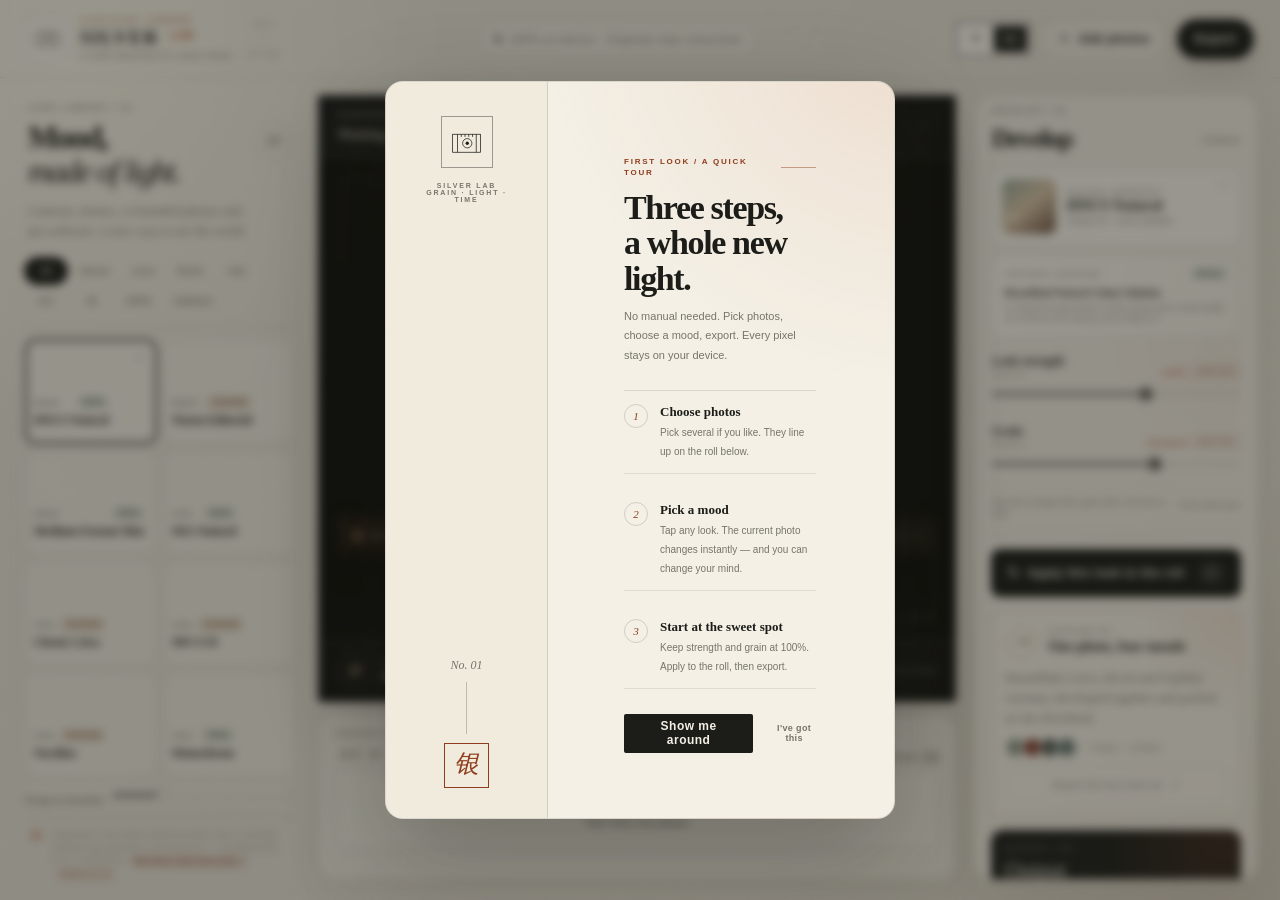
==== commit 9a9a94ac: "银盐调色台：鼠标拖拽与手机加片修复" ====
--- a/index.html
+++ b/index.html
@@ -62,9 +62,9 @@
       @keyframes boot-rule { 0% { transform: scaleX(0.15); } 60% { transform: scaleX(1); } 100% { transform: scaleX(1); } }
       @media (prefers-reduced-motion: reduce) { .boot-veil-rule { animation: none; } }
     </style>
-    <script src="theme-boot.js?v=20261028a"></script>
+    <script src="theme-boot.js?v=20261028b"></script>
     <!-- One packed theme file: a single request for base + polish + guide styles. -->
-    <link rel="stylesheet" href="theme.min.css?v=20261028a" />
+    <link rel="stylesheet" href="theme.min.css?v=20261028b" />
   </head>
   <body class="booting">
     <noscript><style>body.booting .app-shell { opacity: 1; visibility: visible; } .boot-veil { display: none; }</style></noscript>
@@ -180,6 +180,10 @@
                 </div>
               </div>
               <div class="stage-tools">
+                  <button class="stage-add-photo" id="stageHeadAdd" type="button" aria-label="添加照片" data-i18n-aria="mobile.addPhoto">
+                    <svg viewBox="0 0 16 16" aria-hidden="true"><path d="M8 3v10M3 8h10" /></svg>
+                    <span data-i18n="mobile.addPhoto">加照片</span>
+                  </button>
                 <button class="icon-button" id="prevPhoto" type="button" aria-label="上一张照片" data-i18n-aria="stage.prev" disabled>
                   <svg viewBox="0 0 24 24" aria-hidden="true"><path d="m14.5 5-7 7 7 7" /></svg>
                 </button>
@@ -269,8 +273,8 @@
                   <button class="desk-button desk-out" id="zoomOut" type="button" aria-label="缩小照片" data-i18n-aria="zoom.out">
                     <svg viewBox="0 0 16 16" aria-hidden="true"><path d="M4 8h8" /></svg>
                   </button>
-                  <button class="desk-button desk-fit" id="zoomFit" type="button" aria-label="完整显示并回到默认" data-i18n-aria="zoom.reset">
-                    <svg viewBox="0 0 16 16" aria-hidden="true"><path d="M2.5 6V2.5H6M10 2.5h3.5V6M13.5 10v3.5H10M6 13.5H2.5V10" /></svg>
+                  <button class="desk-button desk-fit" id="zoomFit" type="button" aria-label="适应窗口，完整显示照片" data-i18n-aria="zoom.reset">
+                    <svg viewBox="0 0 16 16" aria-hidden="true"><path d="M2.5 6V2.5H6M10 2.5h3.5V6M13.5 10v3.5H10M6 13.5H2.5V10M6.1 6.1l1.4 1.4M9.9 6.1L8.5 7.5M6.1 9.9l1.4-1.4M9.9 9.9L8.5 8.5" /></svg>
                     <span data-i18n="zoom.fit">适应</span>
                     <output id="zoomValue" aria-live="polite">100%</output>
                   </button>
@@ -278,11 +282,13 @@
                     <svg viewBox="0 0 16 16" aria-hidden="true"><path d="M4 8h8M8 4v8" /></svg>
                   </button>
                 </div>
-                <span class="stage-desk-hint" data-i18n="zoom.hint">滚轮缩放 · 拖动查看 · 双击复位</span>
+                <span class="stage-desk-hint" data-i18n="zoom.hint">滚轮缩放 · 按住照片拖动 · 双击复位</span>
                 <span class="stage-desk-meter" aria-hidden="true">
                   <i></i><i></i><i></i><i></i><i></i>
                 </span>
               </div>
+
+              <div class="stage-strip" id="stageStrip" role="list" aria-label="片卷" data-i18n-aria="film.aria"></div>
 
               <div class="drop-cue" id="dropCue">
                 <span class="drop-cue-icon" aria-hidden="true">
@@ -314,9 +320,20 @@
               </div>
             </div>
 
-            <section class="stage-tweak" aria-label="微调当前风格">
+            <div class="stage-photo-actions" aria-label="当前照片" data-i18n-aria="mobile.photoActions">
+              <button id="stageReplace" type="button">
+                <svg viewBox="0 0 16 16" aria-hidden="true"><path d="M2.5 8a5.5 5.5 0 0 1 9.4-3.9M13.5 8a5.5 5.5 0 0 1-9.4 3.9M11.9 1.5v2.6H9.3M4.1 14.5v-2.6h2.6" /></svg>
+                <span data-i18n="mobile.replace">换这张</span>
+              </button>
+              <button id="stageRemove" type="button">
+                <svg viewBox="0 0 16 16" aria-hidden="true"><path d="M2.5 4h11M6 4V2.5h4V4M3.8 4l.6 9h7.2l.6-9M6.6 6.5v4.5M9.4 6.5v4.5" /></svg>
+                <span data-i18n="mobile.remove">移除这张</span>
+              </button>
+            </div>
+
+            <details class="stage-tweak" aria-label="微调当前风格" open>
               <div class="stage-tweak-title">
-                <span class="eyebrow" data-i18n="tweak.eyebrow">TWEAK / 微调</span>
+                <summary><span class="eyebrow" data-i18n="tweak.eyebrow">TWEAK / 微调</span></summary>
                 <span data-i18n="tweak.copy">推荐值 100 / 100，一般不用动。</span>
               </div>
               <label class="stage-tweak-row" for="stageStrength">
@@ -329,13 +346,24 @@
                 <input class="range-control" id="stageGrain" type="range" min="0" max="150" value="100" />
                 <output id="stageGrainValue" for="stageGrain">标准</output>
               </label>
-            </section>
+            </details>
 
             <nav class="stage-depth-bar" id="stageDepthBar" aria-label="暗房操作">
+              <div class="mobile-stage-quick">
+                <button id="mobileQuickRoll" type="button" data-i18n="mobile.roll">片卷</button>
+                <span class="mobile-quick-actions">
+                  <button id="mobileQuickReplace" type="button" data-i18n="mobile.replace">换这张</button>
+                  <button id="mobileQuickRemove" type="button" data-i18n="mobile.remove">移除这张</button>
+                </span>
+              </div>
               <div class="mobile-stage-utilities">
                 <button id="mobileSheetRoll" type="button">
                   <span data-i18n="mobile.roll">片卷</span>
                   <em id="mobileRollCount">0</em>
+                </button>
+                <button id="mobileSheetAdd" type="button">
+                  <span data-i18n="mobile.addPhoto">加照片</span>
+                  <em aria-hidden="true">+</em>
                 </button>
                 <button id="mobileSheetSettings" type="button" data-i18n="mobile.advanced">进阶</button>
               </div>
@@ -527,7 +555,7 @@
       </main>
     </div>
 
-    <input id="fileInput" type="file" accept="image/*" multiple hidden />
+    <input id="fileInput" type="file" accept="image/jpeg,image/png,image/webp,image/heic,image/heif,image/*" multiple hidden />
 
     <div class="toast-stack" id="toastStack" aria-live="polite" aria-atomic="true"></div>
 
@@ -552,7 +580,7 @@
       <div class="noscript">这个调色台需要启用 JavaScript。 / This darkroom needs JavaScript enabled.</div>
     </noscript>
 
-    <script src="i18n.js?v=20261028a" defer></script>
+    <script src="i18n.js?v=20261028b" defer></script>
     <script>
       // After first paint, quietly pull the big HEIC decoder so the first
       // iPhone photo never waits on a 1.3 MB download.
@@ -570,13 +598,13 @@
         document.head.append(warm);
       });
     </script>
-    <script src="app.min.js?v=20261028a" defer></script>
+    <script src="app.min.js?v=20261028b" defer></script>
     <script>
       // Never leave the curtain or the look shelf dead because one request failed.
       window.setTimeout(() => {
         let appStarted = false;
         try {
-          appStarted = !!document.querySelector("#presetGrid .preset-card");
+          appStarted = !!window.__silverHomeReady;
         } catch {
           appStarted = false;
         }
@@ -586,7 +614,7 @@
         if (!window.__silverAppFallback) {
           window.__silverAppFallback = true;
           const fallback = document.createElement("script");
-          fallback.src = "app.js?v=20261028a";
+          fallback.src = "app.js?v=20261028b";
           fallback.defer = true;
           document.head.append(fallback);
         }
--- a/theme.min.css
+++ b/theme.min.css
@@ -1 +1 @@
-:root{--paper:#e9e4d8;--paper-light:#f4f0e6;--paper-deep:#ded7c8;--ink:#1c1d19;--ink-soft:#34342f;--muted:#777469;--muted-light:#9c978a;--accent:#ba5b2e;--accent-deep:#8f3d1c;--moss:#596453;--line:rgba(28,29,25,0.14);--line-light:rgba(255,255,255,0.12);--dark:#171815;--dark-soft:#20211d;--serif:"Songti SC","STSong","Noto Serif CJK SC","Source Han Serif SC","Times New Roman",serif;--display:"Bodoni 72","Didot","Songti SC","STSong",serif;--sans:"Avenir Next","Futura","PingFang SC","Hiragino Sans GB","Microsoft YaHei",sans-serif;--shadow:0 22px 70px rgba(45,41,31,0.12)}*{box-sizing:border-box}html{color-scheme:light}body{margin:0;min-width:320px;min-height:100vh;overflow:hidden;color:var(--ink);background-color:var(--paper);background-image:radial-gradient(circle at 5% 6%,rgba(255,251,237,0.86),transparent 26%),radial-gradient(circle at 95% 100%,rgba(119,90,57,0.13),transparent 28%),linear-gradient(118deg,#ece7dc 0%,var(--paper) 48%,#e6e0d3 100%);font-family:var(--sans);-webkit-font-smoothing:antialiased;text-rendering:optimizeLegibility}button,input,select{font:inherit}button{color:inherit}button,select,input[type="range"]{-webkit-tap-highlight-color:transparent}button:focus-visible,select:focus-visible,input:focus-visible{outline:2px solid var(--accent);outline-offset:3px}button:disabled{cursor:not-allowed;opacity:0.42}[hidden]{display:none!important}.page-grain{position:fixed;inset:0;z-index:0;pointer-events:none;opacity:0.2;background-image:url("data:image/svg+xml,%3Csvg viewBox='0 0 180 180' xmlns='http://www.w3.org/2000/svg'%3E%3Cfilter id='n'%3E%3CfeTurbulence type='fractalNoise' baseFrequency='.86' numOctaves='3' stitchTiles='stitch'/%3E%3C/filter%3E%3Crect width='100%25' height='100%25' filter='url(%23n)' opacity='.22'/%3E%3C/svg%3E");mix-blend-mode:multiply}.app-shell{position:relative;z-index:1;display:flex;height:100vh;min-height:0;flex-direction:column;overflow:hidden}.topbar{position:relative;z-index:20;display:flex;height:78px;flex:0 0 78px;align-items:center;gap:24px;padding:0 26px;border-bottom:1px solid var(--line)}.brand{display:inline-flex;min-width:242px;align-items:center;gap:12px;color:var(--ink);text-decoration:none}.brand-mark{display:grid;width:42px;height:42px;place-items:center;border:1px solid rgba(28,29,25,0.22);border-radius:50%}.brand-mark svg{width:30px;height:30px}.brand-copy{display:flex;flex-direction:column;line-height:1}.brand-name{font-family:var(--serif);font-size:23px;font-weight:700;letter-spacing:0.05em}.brand-name i{margin-left:4px;color:var(--accent);font-family:var(--sans);font-size:10px;font-style:normal;font-weight:700;letter-spacing:0.16em;vertical-align:5px}.brand-subtitle{margin-top:5px;color:var(--muted);font-size:9px;font-weight:600;letter-spacing:0.22em}.privacy-pill{display:inline-flex;align-items:center;gap:8px;margin-inline:auto;padding:8px 13px;border:1px solid rgba(28,29,25,0.11);border-radius:999px;color:var(--muted);background:rgba(255,252,244,0.34);font-size:11px;letter-spacing:0.05em}.privacy-dot{width:6px;height:6px;border-radius:50%;background:#64765d;box-shadow:0 0 0 3px rgba(100,118,93,0.12)}.top-actions{display:flex;align-items:center;gap:9px}.button{display:inline-flex;min-height:40px;align-items:center;justify-content:center;gap:8px;padding:0 17px;border:1px solid transparent;border-radius:999px;background:transparent;font-size:12px;font-weight:650;letter-spacing:0.04em;cursor:pointer;transition:transform 180ms ease,background 180ms ease,border-color 180ms ease,color 180ms ease,box-shadow 180ms ease}.button:hover:not(:disabled){transform:translateY(-1px)}.button:active:not(:disabled){transform:translateY(0)}.button-quiet{border-color:var(--line);background:rgba(255,252,244,0.25)}.button-quiet:hover{background:rgba(255,252,244,0.65)}.button-ink{color:#f4f0e6;background:var(--ink);box-shadow:0 8px 24px rgba(28,29,25,0.16)}.button-ink:hover{background:#2a2b26}.button-accent{color:#fff9ed;background:var(--accent);box-shadow:0 12px 26px rgba(143,61,28,0.21)}.button-accent:hover{background:var(--accent-deep)}.button-large{min-height:51px;padding-inline:26px;font-size:13px}.workspace{display:grid;min-height:0;flex:1;grid-template-columns:278px minmax(480px,1fr) 284px;gap:18px;overflow:hidden;padding:17px 22px 20px}.library-panel,.controls-panel,.studio{min-width:0;min-height:0}.library-panel{display:flex;flex-direction:column;padding:8px 4px 0 2px}.panel-intro{padding:0 4px 16px}.eyebrow{display:block;margin:0 0 8px;color:var(--muted);font-family:var(--sans);font-size:8px;font-weight:700;letter-spacing:0.22em;line-height:1.3;text-transform:uppercase}.intro-line{display:flex;align-items:flex-start;justify-content:space-between;gap:18px}.intro-line h1{margin:0;font-family:var(--serif);font-size:clamp(32px,2.4vw,42px);font-weight:600;letter-spacing:-0.07em;line-height:1.06}.look-total{display:grid;width:39px;height:39px;flex:0 0 39px;place-items:center;border:1px solid var(--line);border-radius:50%;color:var(--muted);font-family:var(--display);font-size:16px;font-style:italic}.panel-desc{max-width:230px;margin:12px 0 0;color:var(--muted);font-family:var(--serif);font-size:12px;line-height:1.7}.brand-tabs{display:flex;flex-wrap:wrap;gap:4px;padding:0 0 12px;border-bottom:1px solid var(--line)}.brand-tab{min-width:44px;height:28px;padding:0 10px;border:0;border-radius:999px;color:var(--muted);background:transparent;font-size:10px;font-weight:650;letter-spacing:0.04em;cursor:pointer;transition:color 160ms ease,background 160ms ease}.brand-tab:hover{color:var(--ink);background:rgba(255,252,244,0.42)}.brand-tab.active{color:var(--paper-light);background:var(--ink)}.preset-grid{display:grid;min-height:0;flex:1;grid-template-columns:repeat(2,minmax(0,1fr));grid-auto-rows:max-content;align-content:start;gap:8px;overflow-x:hidden;overflow-y:auto;overscroll-behavior:contain;padding:12px 2px 8px;scroll-behavior:smooth;scroll-padding-block:10px;cursor:grab;touch-action:pan-y;scrollbar-color:rgba(28,29,25,0.25) transparent;scrollbar-width:thin}.preset-grid.is-grabbing,.preset-grid.is-grabbing .preset-card{cursor:grabbing}.preset-grid.is-grabbing .preset-card{transition:none}.preset-grid.is-grabbing .preset-card:hover{transform:none;box-shadow:none}.shelf-scroll{display:flex;flex:0 0 auto;align-items:center;gap:9px;margin:1px 2px 10px;color:#6f7064;font-size:9px;font-weight:600;letter-spacing:0.1em;line-height:1.4;cursor:grab;touch-action:pan-x;user-select:none;-webkit-user-select:none}.shelf-scroll-label{white-space:nowrap}.shelf-scroll-track{position:relative;height:14px;flex:1;border-top:1px solid rgba(28,29,25,0.13)}.shelf-scroll-track::before,.shelf-scroll-track::after{position:absolute;top:-4px;width:1px;height:7px;background:rgba(28,29,25,0.24);content:""}.shelf-scroll-track::before{left:0}.shelf-scroll-track::after{right:0}.shelf-scroll-track i{position:absolute;top:-3px;left:0;width:34%;height:5px;background:var(--ink);pointer-events:none;transition:width 120ms linear,transform 120ms linear}.app-shell{transition:opacity 320ms ease}body.booting .boot-veil{visibility:visible;opacity:1}body:not(.booting) .boot-veil{visibility:hidden;opacity:0;pointer-events:none}body:not(.booting) .app-shell{opacity:1}.shelf-scroll.is-grabbing,.shelf-scroll.is-grabbing~.shelf-scroll{cursor:grabbing}.preset-grid::-webkit-scrollbar,.filmstrip::-webkit-scrollbar,.controls-panel::-webkit-scrollbar{width:5px;height:5px}.preset-grid::-webkit-scrollbar-thumb,.filmstrip::-webkit-scrollbar-thumb,.controls-panel::-webkit-scrollbar-thumb{border-radius:999px;background:rgba(28,29,25,0.22)}.preset-card{position:relative;display:flex;min-height:103px;min-width:0;flex:0 0 auto;flex-direction:column;padding:0;overflow:hidden;border:1px solid rgba(28,29,25,0.1);border-radius:10px;background:rgba(247,243,233,0.45);text-align:left;cursor:pointer;transition:transform 180ms ease,border-color 180ms ease,background 180ms ease,box-shadow 180ms ease}.preset-card:hover{z-index:2;border-color:rgba(28,29,25,0.3);background:rgba(252,249,240,0.85);box-shadow:0 12px 30px rgba(49,42,30,0.08);transform:translateY(-2px)}.preset-card.active{border-color:var(--ink);background:var(--paper-light);box-shadow:0 0 0 1px var(--ink)}.preset-swatch{position:relative;height:47px;flex:0 0 47px;overflow:hidden;background:var(--swatch)}.preset-swatch::before{position:absolute;inset:0;background:linear-gradient(110deg,rgba(255,255,255,0.25),transparent 34%),radial-gradient(circle at 74% 22%,rgba(255,248,220,0.54),transparent 26%);content:"";mix-blend-mode:screen}.preset-swatch::after{position:absolute;inset:0;opacity:0.16;background-image:url("data:image/svg+xml,%3Csvg viewBox='0 0 80 80' xmlns='http://www.w3.org/2000/svg'%3E%3Cfilter id='n'%3E%3CfeTurbulence type='fractalNoise' baseFrequency='1.1' numOctaves='2'/%3E%3C/filter%3E%3Crect width='100%25' height='100%25' filter='url(%23n)'/%3E%3C/svg%3E");content:""}.swatch-letter{position:absolute;z-index:1;top:9px;left:10px;color:rgba(255,252,242,0.9);font-family:var(--display);font-size:18px;font-style:italic;line-height:1;text-shadow:0 1px 5px rgba(30,26,20,0.22)}.swatch-number{position:absolute;z-index:1;right:8px;bottom:6px;color:rgba(255,252,242,0.62);font-size:7px;font-weight:700;letter-spacing:0.12em}.preset-copy{display:flex;min-width:0;flex:0 0 auto;flex-direction:column;gap:4px;padding:8px 9px 10px}.preset-meta{display:flex;min-height:16px;min-width:0;align-items:center;justify-content:space-between;gap:6px}.preset-brand{overflow:hidden;color:var(--muted);font-size:8px;font-weight:700;letter-spacing:0.09em;text-overflow:ellipsis;white-space:nowrap}.preset-basis{flex:0 0 auto;padding:3px 5px;border-radius:999px;font-size:7px;font-weight:800;letter-spacing:0.04em;line-height:1}.preset-basis.is-official,.look-basis-badge.is-official{color:#405147;background:rgba(110,140,119,0.17)}.preset-basis.is-community,.look-basis-badge.is-community{color:#72452d;background:rgba(176,103,56,0.15)}.preset-name{overflow:hidden;font-family:var(--serif);font-size:14px;font-weight:650;letter-spacing:-0.02em;line-height:1.3;padding-bottom:1px;text-overflow:ellipsis;white-space:nowrap}.preset-check{position:absolute;top:7px;right:7px;display:grid;width:17px;height:17px;place-items:center;border-radius:50%;color:var(--ink);background:var(--paper-light);font-size:9px;opacity:0;transform:scale(0.6);transition:opacity 150ms ease,transform 150ms ease}.preset-card.active .preset-check{opacity:1;transform:scale(1)}.library-foot{display:flex;align-items:flex-start;gap:8px;padding:11px 6px 0;border-top:1px solid var(--line)}.library-foot-mark{color:var(--accent);font-family:var(--serif);font-size:15px;line-height:1}.library-foot p{margin:0;color:var(--muted-light);font-size:8px;line-height:1.55}.basis-link{display:inline-block;margin-left:3px;color:var(--accent-deep);font-weight:700;text-decoration-thickness:1px;text-underline-offset:2px}.basis-link:hover{color:var(--ink)}.studio{display:flex;flex-direction:column;gap:13px}.stage-card{display:flex;min-height:0;flex:1;flex-direction:column;overflow:hidden;border:1px solid rgba(255,255,255,0.06);border-radius:3px;color:#f1ede2;background:linear-gradient(135deg,rgba(255,255,255,0.025),transparent 34%),var(--dark);box-shadow:var(--shadow)}.stage-head{display:flex;min-height:62px;align-items:center;justify-content:space-between;gap:18px;padding:12px 19px;border-bottom:1px solid var(--line-light)}.stage-title{min-width:0}.stage-title .eyebrow{margin-bottom:5px;color:#898a80}.filename-row{display:flex;min-width:0;align-items:baseline;gap:10px}.filename-row strong{max-width:min(45vw,520px);overflow:hidden;font-family:var(--serif);font-size:15px;font-weight:500;letter-spacing:0.01em;text-overflow:ellipsis;white-space:nowrap}.file-dimension{color:#73746b;font-size:8px;letter-spacing:0.08em;white-space:nowrap}.stage-tools{display:flex;align-items:center;gap:8px}.icon-button{display:grid;width:30px;height:30px;place-items:center;border:1px solid rgba(255,255,255,0.12);border-radius:50%;color:#d9d5ca;background:transparent;cursor:pointer;transition:border-color 160ms ease,background 160ms ease}.icon-button:hover:not(:disabled){border-color:rgba(255,255,255,0.34);background:rgba(255,255,255,0.06)}.icon-button svg{width:15px;height:15px;fill:none;stroke:currentColor;stroke-linecap:round;stroke-linejoin:round;stroke-width:1.5}.photo-counter{min-width:52px;color:#94958b;font-family:var(--display);font-size:11px;font-style:italic;text-align:center;letter-spacing:0.07em}.stage{position:relative;display:flex;min-height:0;flex:1;align-items:center;justify-content:center;overflow:hidden;padding:18px;background:radial-gradient(circle at 50% 44%,rgba(255,255,255,0.045),transparent 42%),linear-gradient(rgba(255,255,255,0.018) 1px,transparent 1px),linear-gradient(90deg,rgba(255,255,255,0.018) 1px,transparent 1px),#12130f;background-size:auto,26px 26px,26px 26px,auto}@media (min-width:791px){.stage{flex-direction:column;justify-content:flex-start;gap:0;padding:20px 18px 0}.stage>.empty-state{flex:1 1 auto}.stage>.preview-wrap{flex:0 0 auto}.stage>.stage-desk{flex:0 0 auto}.stage>.stage-desk{align-self:stretch;width:auto;margin:0}.stage>.preview-wrap{max-height:calc(100% - 42px);margin-top:auto}}.stage::before,.stage::after{position:absolute;z-index:0;width:82px;height:82px;border-color:rgba(255,255,255,0.11);border-style:solid;content:"";pointer-events:none}.stage::before{top:19px;left:20px;border-width:1px 0 0 1px}.stage::after{right:20px;bottom:19px;border-width:0 1px 1px 0}.empty-state{position:relative;z-index:2;display:flex;max-width:430px;flex-direction:column;align-items:center;padding:4px 18px 8px;text-align:center}.empty-state .eyebrow{margin-top:16px;margin-bottom:8px;color:#808178}.empty-state h2{margin:0;font-family:var(--serif);font-size:clamp(27px,3vw,39px);font-weight:500;letter-spacing:-0.055em}.empty-copy{margin:10px 0 20px;color:#92938a;font-family:var(--serif);font-size:12px;line-height:1.65}.empty-visual{position:relative;width:152px;height:102px}.empty-frame{position:absolute;top:12px;left:32px;width:91px;height:75px;border:1px solid rgba(240,235,221,0.32);border-radius:6px;background:#22231e;box-shadow:0 18px 40px rgba(0,0,0,0.28)}.frame-back{transform:rotate(-13deg) translate(-10px,4px);opacity:0.38}.frame-mid{transform:rotate(9deg) translate(11px,-1px);opacity:0.56}.frame-front{display:flex;align-items:center;justify-content:center;overflow:hidden;background:radial-gradient(circle at 32% 30%,#b37848,transparent 25%),linear-gradient(145deg,#455952 0%,#242923 55%,#784523 100%);transform:rotate(-2deg)}.empty-frame::before,.empty-frame::after{position:absolute;top:3px;bottom:3px;width:4px;background:repeating-linear-gradient(to bottom,#12130f 0 4px,transparent 4px 7px);content:""}.empty-frame::before{left:3px}.empty-frame::after{right:3px}.empty-lens{position:relative;width:41px;height:41px;border:1px solid rgba(245,239,223,0.47);border-radius:50%;background:radial-gradient(circle at 38% 35%,rgba(221,239,228,0.55),transparent 10%),radial-gradient(circle,#202a27 0 26%,#44554c 27% 41%,#171813 42% 62%,#6f6551 63% 67%,#272822 68%);box-shadow:0 0 0 2px rgba(19,20,16,0.55)}.empty-light{position:absolute;top:9px;right:10px;width:7px;height:7px;border-radius:50%;background:#c06e3d;box-shadow:0 0 14px rgba(192,110,61,0.8)}.format-note{display:flex;gap:13px;margin-top:18px;color:#696b62;font-size:8px;letter-spacing:0.08em}.format-note span{display:inline-flex;align-items:center;gap:5px}.format-note span::before{width:3px;height:3px;border-radius:50%;background:#77796f;content:""}.preview-wrap{position:relative;z-index:2;flex:0 0 auto;overflow:hidden;border:1px solid rgba(255,255,255,0.12);background:#0d0e0b;box-shadow:0 28px 72px rgba(0,0,0,0.44),0 0 0 1px rgba(0,0,0,0.3);animation:image-in 520ms cubic-bezier(0.22,0.8,0.3,1) both}.preview-wrap canvas{display:block;width:100%;height:100%}.preview-zoom-layer{position:absolute;inset:0;transform-origin:50% 50%}.after-canvas{position:absolute;inset:0;clip-path:inset(0 calc(100% - var(--split,68%)) 0 0)}.preview-label{position:absolute;top:12px;z-index:4;padding:5px 8px;border:1px solid rgba(255,255,255,0.17);border-radius:999px;color:rgba(255,252,244,0.76);background:rgba(12,13,10,0.46);font-size:7px;font-weight:700;letter-spacing:0.14em;backdrop-filter:blur(8px)}.preview-label-before{left:12px}.preview-label-after{right:12px}.split-line{position:absolute;z-index:5;top:0;bottom:0;left:var(--split,68%);width:1px;pointer-events:none;background:rgba(255,250,237,0.84);box-shadow:0 0 0 1px rgba(16,16,12,0.16);transform:translateX(-0.5px)}.split-handle{position:absolute;top:50%;left:50%;display:grid;width:36px;height:36px;place-items:center;border:1px solid rgba(255,255,255,0.5);border-radius:50%;color:#f0ecdf;background:rgba(22,23,19,0.7);box-shadow:0 5px 18px rgba(0,0,0,0.25);backdrop-filter:blur(9px);transform:translate(-50%,-50%)}.split-handle svg{width:18px;height:18px;fill:none;stroke:currentColor;stroke-linecap:round;stroke-linejoin:round;stroke-width:1.35}.split-range{position:absolute;z-index:6;inset:0;width:100%;height:100%;margin:0;opacity:0;cursor:ew-resize}.corner-label{position:absolute;bottom:10px;z-index:4;color:rgba(255,255,255,0.4);font-size:6px;font-weight:700;letter-spacing:0.2em}.corner-label-left{left:12px}.corner-label-right{right:12px}.drop-cue{position:absolute;z-index:12;inset:16px;display:flex;flex-direction:column;align-items:center;justify-content:center;border:1px dashed rgba(238,227,207,0.55);border-radius:12px;color:#f4f0e4;background:rgba(18,19,15,0.86);opacity:0;pointer-events:none;backdrop-filter:blur(12px);transition:opacity 160ms ease}.drop-cue-icon{display:grid;width:48px;height:48px;place-items:center;margin-bottom:12px;border:1px solid rgba(255,255,255,0.24);border-radius:50%;color:#f4f0e4;font-size:23px;font-weight:300}.drop-cue strong{font-family:var(--serif);font-size:22px;font-weight:500}.drop-cue small{margin-top:7px;color:#92948a;font-size:9px}.stage-card.is-dragging .drop-cue{opacity:1}.stage-card.is-dragging{box-shadow:0 0 0 2px var(--accent),0 26px 75px rgba(40,30,18,0.22)}.stage-stamp{position:absolute;z-index:1;right:21px;bottom:18px;display:flex;align-items:center;gap:5px;color:rgba(255,255,255,0.14);font-size:6px;font-weight:700;letter-spacing:0.16em;pointer-events:none}.stage-stamp i{margin-left:5px;font-family:var(--display);font-size:8px;font-style:italic;letter-spacing:0.06em}.stage-foot{display:flex;min-height:62px;align-items:center;justify-content:space-between;gap:18px;padding:10px 19px;border-top:1px solid var(--line-light)}.active-look-readout{display:flex;min-width:0;align-items:center;gap:10px}.readout-seal{display:grid;width:34px;height:34px;flex:0 0 34px;place-items:center;border:1px solid rgba(255,255,255,0.18);border-radius:50%;color:#d9c4a7;font-family:var(--display);font-size:17px;font-style:italic}.active-look-readout div{display:flex;min-width:0;flex-direction:column;gap:3px}.readout-kicker{overflow:hidden;color:#7f8177;font-size:7px;font-weight:700;letter-spacing:0.13em;text-overflow:ellipsis;white-space:nowrap}.active-look-readout strong{overflow:hidden;color:#e4dfd3;font-family:var(--serif);font-size:13px;font-weight:500;text-overflow:ellipsis;white-space:nowrap}.stage-hint{display:flex;align-items:center;gap:8px;color:#71736a;font-size:8px;white-space:nowrap}.hint-line{width:22px;height:1px;background:#61635a}.filmstrip-card{display:flex;height:165px;flex:0 0 165px;flex-direction:column;gap:8px;padding:13px 16px 11px;overflow:hidden;border:1px solid var(--line);border-radius:16px;background:rgba(245,241,231,0.52);box-shadow:0 10px 36px rgba(47,41,29,0.05)}.filmstrip-head{display:flex;flex:0 0 auto;align-items:flex-end;justify-content:space-between;gap:12px;margin-bottom:0}.filmstrip-head .eyebrow{margin-bottom:4px}.filmstrip-head h2{margin:0;font-family:var(--serif);font-size:17px;font-weight:600}.filmstrip-head h2 span{margin-left:5px;color:var(--muted);font-family:var(--display);font-size:12px;font-style:italic;font-weight:400}.text-button{display:inline-flex;align-items:center;gap:5px;padding:0;border:0;color:var(--muted);background:transparent;font-size:9px;font-weight:650;letter-spacing:0.04em;cursor:pointer;transition:color 160ms ease}.text-button:hover{color:var(--accent)}.filmstrip{display:flex;height:auto;min-height:0;flex:1;gap:9px;overflow-x:auto;overflow-y:hidden;padding:0 1px 4px;scroll-snap-type:x proximity}.filmstrip-empty{display:flex;width:100%;height:76px;flex-direction:column;align-items:center;justify-content:center;gap:3px;border:1px dashed rgba(28,29,25,0.19);border-radius:8px;color:var(--muted);background:rgba(255,252,244,0.22);font-size:8px;cursor:pointer}.filmstrip-empty strong{color:var(--ink-soft);font-family:var(--serif);font-size:11px;font-weight:500}.filmstrip-sprocket{width:56px;height:7px;margin-bottom:4px;background:repeating-linear-gradient(90deg,var(--muted) 0 4px,transparent 4px 8px);opacity:0.45}.film-item{position:relative;display:flex;width:86px;min-width:86px;height:90px;flex-direction:column;overflow:hidden;border:1px solid transparent;border-radius:7px;background:rgba(255,252,244,0.23);scroll-snap-align:start;cursor:pointer;transition:border-color 160ms ease,background 160ms ease,transform 160ms ease}.film-item:hover{border-color:rgba(28,29,25,0.24);transform:translateY(-1px)}.film-item.active{border-color:var(--ink);background:var(--paper-light);box-shadow:0 0 0 1px var(--ink)}.film-thumb-wrap{position:relative;height:62px;flex:0 0 62px;overflow:hidden;background:#272822}.film-thumb{display:block;width:100%;height:100%;object-fit:cover}.film-index{position:absolute;top:4px;left:4px;display:grid;min-width:17px;height:15px;place-items:center;padding:0 3px;border-radius:2px;color:rgba(255,255,255,0.9);background:rgba(15,16,12,0.56);font-size:6px;font-weight:700;letter-spacing:0.08em;backdrop-filter:blur(4px)}.film-remove{position:absolute;top:4px;right:4px;display:grid;width:16px;height:16px;place-items:center;padding:0;border:0;border-radius:50%;color:rgba(255,255,255,0.88);background:rgba(15,16,12,0.6);font-size:11px;line-height:1;opacity:0;cursor:pointer;backdrop-filter:blur(4px);transition:opacity 140ms ease}.film-item:hover .film-remove,.film-remove:focus-visible{opacity:1}.film-meta{display:flex;min-width:0;flex:1;flex-direction:column;justify-content:center;gap:1px;padding:4px 6px}.film-meta strong{overflow:hidden;font-size:8px;font-weight:650;line-height:1.3;text-overflow:ellipsis;white-space:nowrap}.film-meta span{overflow:hidden;color:var(--muted);font-size:6px;letter-spacing:0.03em;text-overflow:ellipsis;white-space:nowrap}.controls-panel{display:flex;flex-direction:column;gap:0;overflow-y:auto;overscroll-behavior:contain;padding:10px 16px 16px;border:1px solid rgba(28,29,25,0.11);border-radius:18px;background:rgba(246,242,232,0.68);box-shadow:0 18px 55px rgba(48,42,30,0.07);backdrop-filter:blur(8px)}.controls-intro{padding:0 1px 14px}.controls-heading-row{display:flex;align-items:center;justify-content:space-between;gap:12px}.controls-heading-row h2{margin:0;font-family:var(--serif);font-size:26px;font-weight:600;letter-spacing:-0.05em}.control-count{color:var(--muted);font-family:var(--display);font-size:11px;font-style:italic}.current-look-card{position:relative;display:flex;min-height:78px;align-items:center;gap:11px;padding:10px;overflow:hidden;border:1px solid var(--line);border-radius:12px;background:rgba(255,252,244,0.46)}.look-swatch{display:grid;width:54px;height:55px;flex:0 0 54px;place-items:end start;padding:6px;border-radius:8px;overflow:hidden;color:rgba(255,250,238,0.88);background:var(--swatch,linear-gradient(140deg,#a7b6ac,#7b5f4e));box-shadow:inset 0 0 0 1px rgba(255,255,255,0.13)}.look-swatch span{font-family:var(--display);font-size:17px;font-style:italic;text-shadow:0 1px 5px rgba(30,24,17,0.3)}.look-card-copy{display:flex;min-width:0;flex:1;flex-direction:column;gap:2px}.look-card-copy>span{overflow:hidden;color:var(--muted);font-size:6px;font-weight:700;letter-spacing:0.11em;text-overflow:ellipsis;white-space:nowrap}.look-card-copy strong{overflow:hidden;font-family:var(--serif);font-size:15px;font-weight:600;text-overflow:ellipsis;white-space:nowrap}.look-card-copy small{overflow:hidden;color:var(--muted);font-size:7px;text-overflow:ellipsis;white-space:nowrap}.look-card-index{position:absolute;top:8px;right:9px;color:rgba(28,29,25,0.18);font-family:var(--display);font-size:12px;font-style:italic}.look-basis-card{margin-top:9px;padding:11px 12px 12px;border:1px solid var(--line);border-radius:12px;background:linear-gradient(120deg,rgba(255,252,244,0.55),rgba(235,229,216,0.25)),rgba(255,252,244,0.22)}.look-basis-head{display:flex;align-items:center;justify-content:space-between;gap:10px;margin-bottom:7px}.look-basis-label{color:var(--muted);font-size:6px;font-weight:800;letter-spacing:0.12em}.look-basis-badge{padding:3px 6px;border-radius:999px;font-size:7px;font-weight:800;letter-spacing:0.04em}.look-basis-card strong{display:block;overflow:hidden;font-family:var(--serif);font-size:10px;font-weight:650;letter-spacing:0.01em;text-overflow:ellipsis;white-space:nowrap}.look-basis-card p{margin:5px 0 0;color:var(--muted);font-size:7px;line-height:1.55}.slider-section{padding:16px 1px 14px;border-bottom:1px solid var(--line)}.slider-row{display:flex;align-items:flex-end;justify-content:space-between;gap:12px}.slider-row-gap{margin-top:17px}.slider-row label{display:flex;flex-direction:column;gap:2px}.slider-row label span{font-family:var(--serif);font-size:12px;font-weight:600}.slider-row label small{color:var(--muted-light);font-size:7px}.slider-row output{color:var(--accent);font-family:var(--display);font-size:11px;font-style:italic}.range-control{--range-fill:100%;width:100%;height:18px;margin:7px 0 0;padding:0;border:0;outline:none;appearance:none;background:transparent;cursor:pointer}.range-control::-webkit-slider-runnable-track{height:2px;border-radius:999px;background:linear-gradient(to right,var(--ink) 0 var(--range-fill),rgba(28,29,25,0.16) var(--range-fill) 100%)}.range-control::-moz-range-track{height:2px;border-radius:999px;background:rgba(28,29,25,0.16)}.range-control::-moz-range-progress{height:2px;border-radius:999px;background:var(--ink)}.range-control::-webkit-slider-thumb{width:12px;height:12px;margin-top:-5px;border:2px solid var(--paper-light);border-radius:50%;appearance:none;background:var(--ink);box-shadow:0 0 0 1px var(--ink)}.range-control::-moz-range-thumb{width:9px;height:9px;border:2px solid var(--paper-light);border-radius:50%;background:var(--ink);box-shadow:0 0 0 1px var(--ink)}.range-control-dark::-webkit-slider-runnable-track{background:linear-gradient(to right,var(--accent) 0 var(--range-fill),rgba(255,255,255,0.12) var(--range-fill) 100%)}.range-control-dark::-moz-range-track{background:rgba(255,255,255,0.12)}.range-control-dark::-moz-range-progress{background:var(--accent)}.range-control-dark::-webkit-slider-thumb{border-color:var(--dark);background:var(--accent);box-shadow:0 0 0 1px var(--accent)}.range-control-dark::-moz-range-thumb{border-color:var(--dark);background:var(--accent);box-shadow:0 0 0 1px var(--accent)}.button-sync{width:100%;min-height:48px;justify-content:space-between;margin:14px 0;padding:0 15px;border-radius:9px;color:var(--paper-light);background:var(--ink)}.button-sync:hover:not(:disabled){background:#2e2f29;box-shadow:0 10px 24px rgba(28,29,25,0.13)}.button-sync>span{display:inline-flex;align-items:center;gap:7px}.button-sync i{font-size:16px;font-style:normal;font-weight:300}.button-sync em{display:grid;min-width:27px;height:22px;place-items:center;padding:0 6px;border-radius:999px;color:#d6d0c1;background:rgba(255,255,255,0.1);font-size:8px;font-style:normal}.four-look-card{padding:13px;border:1px solid rgba(186,91,46,0.22);border-radius:12px;background:radial-gradient(circle at 100% 0,rgba(186,91,46,0.1),transparent 32%),rgba(255,249,237,0.36)}.four-look-head{display:flex;align-items:center;gap:9px}.mini-seal{display:grid;width:34px;height:34px;flex:0 0 34px;place-items:center;border:1px solid rgba(186,91,46,0.32);border-radius:50%;color:var(--accent-deep);font-family:var(--display);font-size:12px;font-style:italic}.four-look-head .eyebrow{margin-bottom:3px;font-size:6px}.four-look-head h3{margin:0;font-family:var(--serif);font-size:14px;font-weight:600}.four-look-card>p{margin:9px 0;color:var(--muted);font-size:8px;line-height:1.55}.four-brands{display:flex;align-items:center;margin-bottom:10px}.brand-chip{display:grid;width:21px;height:21px;place-items:center;margin-right:-4px;border:2px solid var(--paper-light);border-radius:50%;color:#fbf6e9;font-family:var(--display);font-size:9px;font-style:italic}.chip-h{background:#7f8d7d}.chip-l{background:#7c3527}.chip-r{background:#3d4941}.chip-f{background:#596d68}.four-brands i{width:1px;height:14px;margin:0 8px 0 9px;background:var(--line)}.four-brands>span:last-child{color:var(--muted);font-size:7px}.button-outline{width:100%;min-height:34px;border-color:rgba(28,29,25,0.23);border-radius:7px;background:rgba(255,252,244,0.32);font-size:9px}.button-outline:hover:not(:disabled){border-color:var(--ink);background:rgba(255,252,244,0.8)}.export-card{margin-top:14px;padding:14px;border-radius:12px;color:#f0ebdf;background:radial-gradient(circle at 92% 4%,rgba(186,91,46,0.17),transparent 34%),#20211d}.export-heading{display:flex;align-items:flex-end;justify-content:space-between;gap:10px;margin-bottom:12px}.export-heading .eyebrow{margin-bottom:3px;color:#77796f}.export-heading h2{margin:0;font-family:var(--serif);font-size:22px;font-weight:500}.output-estimate{color:#7f8177;font-size:7px;text-align:right}.select-row{display:grid;grid-template-columns:36px 1fr;align-items:center;gap:7px;margin-top:8px}.select-row label{color:#85877c;font-size:7px}.select-row select{width:100%;height:30px;padding:0 22px 0 9px;border:1px solid rgba(255,255,255,0.12);border-radius:6px;color:#d7d2c6;background:linear-gradient(45deg,transparent 50%,#8a8c81 50%) calc(100% - 10px) 12px / 4px 4px no-repeat,linear-gradient(135deg,#8a8c81 50%,transparent 50%) calc(100% - 6px) 12px / 4px 4px no-repeat,#292a25;appearance:none;font-size:8px}.quality-row{margin-top:11px}.quality-row label{display:flex;align-items:center;justify-content:space-between;color:#85877c;font-size:7px}.quality-row output{color:#d9cdb9;font-family:var(--display);font-size:10px;font-style:italic}.quality-row .range-control{margin-top:3px}.button-export{width:100%;min-height:46px;justify-content:space-between;margin-top:13px;padding:0 10px 0 15px;border-radius:7px;color:#fff8eb;background:var(--accent);box-shadow:0 11px 24px rgba(0,0,0,0.24)}.button-export:hover:not(:disabled){background:#c86636}.export-button-count{display:grid;min-width:42px;height:26px;place-items:center;padding:0 7px;border-radius:999px;background:rgba(255,255,255,0.14);font-size:7px;font-weight:500}.export-one{width:100%;justify-content:center;margin-top:9px;color:#85877c;font-size:8px}.export-one:hover{color:#d8d2c4}.download-ready{display:flex;align-items:center;justify-content:space-between;gap:8px;margin-top:11px;padding-top:11px;border-top:1px solid rgba(255,255,255,0.1)}.download-ready>div{display:flex;min-width:0;flex-direction:column;gap:2px}.download-ready strong{font-family:var(--serif);font-size:10px;font-weight:500}.download-ready span{color:#7e8076;font-size:7px}.download-ready .button{min-height:30px;padding-inline:12px;border-radius:5px;font-size:8px}.toast-stack{position:fixed;z-index:100;right:22px;bottom:20px;display:flex;width:min(330px,calc(100vw - 40px));flex-direction:column;gap:8px;pointer-events:none}.toast{display:flex;align-items:flex-start;gap:9px;padding:12px 14px;border:1px solid rgba(255,255,255,0.1);border-radius:9px;color:#ede8db;background:rgba(27,28,24,0.94);box-shadow:0 15px 38px rgba(24,22,17,0.24);font-size:10px;line-height:1.5;backdrop-filter:blur(12px);animation:toast-in 320ms cubic-bezier(0.2,0.8,0.3,1) both}.toast::before{flex:0 0 auto;width:5px;height:5px;margin-top:5px;border-radius:50%;background:#d1a06e;content:""}.toast.error::before{background:#c96f53}.toast.good::before{background:#809476}.toast.is-out{animation:toast-out 240ms ease both}.processing-layer{position:fixed;z-index:200;inset:0;display:grid;place-items:center;padding:22px;background:rgba(20,20,17,0.65);backdrop-filter:blur(9px);animation:fade-in 180ms ease both}.processing-card{width:min(410px,100%);padding:29px 31px 24px;border:1px solid rgba(255,255,255,0.11);border-radius:17px;color:#f2ede1;background:radial-gradient(circle at 90% 0,rgba(186,91,46,0.17),transparent 38%),#1d1e1a;box-shadow:0 32px 90px rgba(0,0,0,0.4)}.processing-reel{position:relative;display:flex;width:144px;height:52px;align-items:center;justify-content:space-around;margin-bottom:22px;padding:4px 9px;border:1px solid rgba(255,255,255,0.23);border-radius:5px}.processing-reel span{width:6px;height:6px;border-radius:50%;background:#6e7066;animation:reel-pulse 1.2s ease-in-out infinite}.processing-reel span:nth-child(2){animation-delay:80ms}.processing-reel span:nth-child(3){animation-delay:160ms}.processing-reel span:nth-child(4){animation-delay:240ms}.processing-reel span:nth-child(5){animation-delay:320ms}.processing-reel span:nth-child(6){animation-delay:400ms}.processing-reel i{position:absolute;top:-5px;right:-5px;width:12px;height:12px;border:2px solid #1d1e1a;border-radius:50%;background:var(--accent)}.processing-card .eyebrow{color:#7f8177}.processing-card h2{margin:0;font-family:var(--serif);font-size:29px;font-weight:500;letter-spacing:-0.045em}.processing-card>p:not(.eyebrow){margin:8px 0 20px;color:#92948a;font-size:9px;line-height:1.55}.progress-track{height:2px;overflow:hidden;border-radius:999px;background:rgba(255,255,255,0.11)}.progress-track span{display:block;width:0;height:100%;border-radius:inherit;background:linear-gradient(90deg,#b25a31,#dda475);transition:width 220ms ease}.progress-meta{display:flex;align-items:center;justify-content:space-between;margin-top:9px;color:#808278;font-family:var(--display);font-size:10px;font-style:italic}.processing-card .text-button{color:#8e9085;font-size:8px}.processing-card .text-button:hover{color:#ddd7c9}.noscript{position:fixed;z-index:999;inset:0;display:grid;place-items:center;color:var(--paper-light);background:var(--dark);font-family:var(--serif);font-size:24px}.reveal{animation:reveal-up 600ms cubic-bezier(0.2,0.76,0.3,1) both}.reveal-1{animation-delay:30ms}.reveal-2{animation-delay:100ms}.reveal-3{animation-delay:170ms}.reveal-4{animation-delay:240ms}@keyframes reveal-up{from{opacity:0;transform:translateY(10px)}to{opacity:1;transform:translateY(0)}}@keyframes image-in{from{opacity:0;transform:scale(0.985)}to{opacity:1;transform:scale(1)}}@keyframes toast-in{from{opacity:0;transform:translateY(8px) scale(0.98)}to{opacity:1;transform:translateY(0) scale(1)}}@keyframes toast-out{to{opacity:0;transform:translateY(5px)}}@keyframes fade-in{from{opacity:0}}@keyframes reel-pulse{0%,100%{background:#66685e}50%{background:#d99a69}}@media (max-width:1240px){.workspace{grid-template-columns:258px minmax(430px,1fr) 268px;gap:14px;padding-inline:17px}.topbar{padding-inline:20px}.brand{min-width:225px}.controls-panel{padding-inline:14px}}@media (max-width:1060px){body{overflow:auto}.app-shell{height:auto;min-height:100vh;overflow:visible}.workspace{grid-template-areas:"studio controls" "library library";grid-template-columns:minmax(0,1fr) 290px;grid-template-rows:minmax(650px,calc(100vh - 112px)) auto;min-height:auto;overflow:visible}.studio{grid-area:studio}.library-panel{grid-area:library;padding-top:20px}.controls-panel{grid-area:controls}.preset-grid{grid-template-columns:repeat(4,minmax(0,1fr));overflow:visible}.preset-swatch{height:76px}.library-foot{margin-bottom:10px}.privacy-pill{margin-inline:auto 0}}@media (max-width:790px){body{overflow:auto}.topbar{height:auto;min-height:68px;flex-wrap:wrap;gap:12px;padding:12px 16px}.brand{min-width:0;flex:1}.brand-subtitle{display:none}.privacy-pill{display:none}.top-actions{margin-left:auto}.top-actions .button{min-height:36px;padding-inline:13px}.workspace{display:flex;flex-direction:column;gap:14px;padding:12px}.studio{display:flex;order:1;min-height:610px}.library-panel{order:2;padding:8px 2px}.controls-panel{order:3;overflow:visible}.stage-card{min-height:460px}.stage{padding:12px}.stage-hint{display:none}.filmstrip-card{height:165px;flex-basis:165px}.preset-grid{grid-template-columns:repeat(2,minmax(0,1fr));max-height:none;overflow:visible}.preset-swatch{height:54px;flex-basis:54px}.controls-panel{display:grid;grid-template-columns:repeat(2,minmax(0,1fr));gap:12px}.controls-intro,.current-look-card,.look-basis-card,.slider-section,.button-sync{grid-column:span 2}.button-sync{margin:0}.four-look-card,.export-card{margin-top:0}.export-card{min-width:0}.toast-stack{right:14px;bottom:14px}}@media (max-width:560px){.topbar{padding-inline:14px}.brand-mark{width:37px;height:37px}.brand-name{font-size:20px}.button-quiet{display:none}.workspace{padding:10px}.stage-card{border-radius:14px}.stage-head{min-height:57px;padding-inline:14px}.filename-row strong{max-width:45vw;font-size:13px}.file-dimension{display:none}.stage{min-height:340px}.empty-state{padding-inline:0}.empty-state h2{font-size:27px}.format-note{gap:8px}.stage-foot{padding-inline:14px}.stage-stamp{display:none}.filmstrip-card{padding-inline:12px}.controls-panel{display:flex;padding:15px}.controls-intro{padding-bottom:12px}.four-look-card{margin-top:14px}.export-card{margin-top:14px}.brand-tabs{gap:2px}.brand-tab{padding-inline:8px}.preview-label{top:8px}.preview-label-before{left:8px}.preview-label-after{right:8px}.processing-card{padding:24px 22px 20px}}@media (prefers-reduced-motion:reduce){*,*::before,*::after{scroll-behavior:auto!important;animation-duration:0.01ms!important;animation-iteration-count:1!important;transition-duration:0.01ms!important}}.brand-copy::before{display:block;margin-bottom:5px;color:var(--accent-deep);font-family:var(--sans);font-size:5.5px;font-weight:700;letter-spacing:0.24em;line-height:1;content:"SILVER HALIDE · DARKROOM"}.button,.icon-button,.lang-option{-webkit-tap-highlight-color:transparent}.button::after,.lang-option::after{position:absolute;inset:-4px;border:1px solid transparent;border-radius:inherit;pointer-events:none;content:""}.button{position:relative}.button:active:not(:disabled),.icon-button:active:not(:disabled){transform:translateY(1px) scale(0.975)}.lang-option.is-active::after{border-color:rgba(186,91,46,0.22);animation:lever-settle 260ms ease both}@keyframes lever-settle{from{opacity:0;transform:scale(1.12)}to{opacity:1;transform:none}}.stage-desk{position:relative;display:flex;height:42px;flex:0 0 auto;align-items:stretch;gap:0;margin:0 18px 14px;isolation:isolate;border:1px solid rgba(250,245,232,0.09);border-radius:3px;color:#cfc9bb;background:repeating-linear-gradient( 90deg,transparent 0 13px,rgba(9,9,7,0.92) 13px 20px ) top / 100% 6px no-repeat,repeating-linear-gradient( 90deg,transparent 0 13px,rgba(9,9,7,0.92) 13px 20px ) bottom / 100% 6px no-repeat,linear-gradient(180deg,#26241d 0%,#1d1c17 46%,#171611 100%);box-shadow:inset 0 0 0 1px rgba(0,0,0,0.4),inset 0 8px 18px rgba(0,0,0,0.34),0 12px 30px rgba(0,0,0,0.26)}.stage-desk::before{position:absolute;z-index:0;inset:0;border-radius:inherit;opacity:0.5;background:radial-gradient( 120% 220% at 12% 40%,rgba(186,91,46,0.16),transparent 46% ),radial-gradient( 90% 180% at 86% 62%,rgba(120,108,74,0.14),transparent 52% );content:"";pointer-events:none}.stage-desk-title{position:relative;z-index:2;display:flex;flex:0 0 auto;align-items:center;gap:8px;padding:0 13px 0 15px;border-right:1px solid rgba(250,245,232,0.07);color:#8d8677;font-family:var(--sans);font-size:8px;font-weight:700;letter-spacing:0.2em;white-space:nowrap}.stage-desk-title i{position:relative;width:9px;height:12px;flex:0 0 auto;border:1px solid rgba(232,176,131,0.5);background:rgba(232,176,131,0.08)}.stage-desk-title i::after{position:absolute;top:50%;left:50%;width:3px;height:3px;background:#e8b083;content:"";transform:translate(-50%,-50%)}.zoom-rocker{position:relative;z-index:2;display:flex;flex:0 0 auto;align-items:center;gap:6px;padding:0 12px}.zoom-rocker::before{position:absolute;z-index:0;inset:7px 7px;border-radius:2px;background:linear-gradient( 180deg,rgba(0,0,0,0.34),rgba(0,0,0,0.12) 42%,rgba(0,0,0,0.3) );box-shadow:inset 0 1px 2px rgba(0,0,0,0.55),inset 0 -1px 0 rgba(250,245,232,0.05);content:"";pointer-events:none}.desk-button{position:relative;z-index:1;display:grid;width:25px;height:25px;flex:0 0 auto;place-items:center;padding:0;border:1px solid rgba(250,245,232,0.14);border-radius:1px;color:#cfc9bb;background:linear-gradient(180deg,#34322a 0%,#23221c 100%);box-shadow:inset 0 1px 0 rgba(250,245,232,0.11),0 2px 4px rgba(0,0,0,0.42);font-family:var(--sans);cursor:pointer;transition:transform 130ms var(--ease-out),border-color 160ms ease,background 160ms ease,color 160ms ease,box-shadow 160ms ease}.desk-button svg{width:12px;height:12px;fill:none;stroke:currentColor;stroke-linecap:round;stroke-linejoin:round;stroke-width:1.5;pointer-events:none}.desk-button:hover:not(:disabled){border-color:rgba(232,176,131,0.4);color:#f0e6d4;background:linear-gradient(180deg,#403d33 0%,#2a2822 100%)}.desk-button:active:not(:disabled){border-color:rgba(232,176,131,0.55);background:linear-gradient(180deg,#1c1b16 0%,#262420 100%);box-shadow:inset 0 2px 5px rgba(0,0,0,0.7),0 0 0 rgba(0,0,0,0);transform:translateY(1px) scale(0.96)}.desk-button:disabled{border-color:rgba(250,245,232,0.06);color:#565246;box-shadow:none}.desk-button:focus-visible{outline:1px solid #e8b083;outline-offset:2px}.desk-fit{width:auto;min-width:96px;gap:7px;padding:0 10px;grid-auto-flow:column}.desk-fit output{color:#e8b083;font-family:var(--display);font-size:12px;font-style:italic;letter-spacing:0.01em;font-variant-numeric:tabular-nums;text-shadow:0 0 12px rgba(232,176,131,0.3)}.desk-fit.is-active{border-color:rgba(232,176,131,0.52);color:#f2d9bd;background:linear-gradient(180deg,#4a3a2a 0%,#2e261c 100%);box-shadow:inset 0 1px 0 rgba(232,176,131,0.2),0 0 14px rgba(186,91,46,0.16)}.stage-desk-meter{position:relative;z-index:2;display:flex;flex:1 1 auto;align-items:center;gap:2px;padding:0 12px;min-width:0}.stage-desk-meter i{height:2px;flex:1 1 0;min-width:1px;border-radius:1px;background:rgba(250,245,232,0.09);transition:background 200ms ease,box-shadow 200ms ease}.stage-desk-meter i:nth-child(-n + 3){background:rgba(232,176,131,0.22)}.stage-desk-meter i:nth-child(4),.stage-desk-meter i:nth-child(5){background:rgba(250,245,232,0.05)}.stage-desk-hint{position:relative;z-index:2;flex:0 0 auto;padding:0 14px 0 12px;border-left:1px solid rgba(250,245,232,0.07);color:#6f6a5e;font-family:var(--sans);font-size:6.5px;font-weight:600;letter-spacing:0.13em;white-space:nowrap}@media (min-width:1200px){.stage-desk{margin-inline:22px}.stage-desk-hint{margin-left:auto;padding-left:18px}}:root{--hand:#1c1d19;--ease-out:cubic-bezier(0.16,1,0.3,1);--ease-spring:cubic-bezier(0.34,1.56,0.64,1)}body{transition:background-color 420ms ease,color 300ms ease}.brand-copy::before{display:block;margin-bottom:5px;color:var(--accent-deep);font-family:var(--sans);font-size:5.5px;font-weight:700;letter-spacing:0.24em;line-height:1;content:"SILVER HALIDE · DARKROOM"}@media (max-width:1180px){.brand-copy::before{display:none}}.brand{transition:opacity 220ms ease}.brand-lockup{display:inline-flex;min-width:0;align-items:center;gap:7px}.brand-copy{position:relative;transition:opacity 220ms ease,transform 360ms var(--ease-out)}.brand-copy::after{position:absolute;bottom:-7px;left:1px;width:72px;height:6px;border-bottom:1.4px solid currentColor;border-radius:50%;content:"";opacity:0;transform:scaleX(0.3) rotate(-2deg);transform-origin:left center;transition:opacity 180ms ease,transform 420ms var(--ease-out)}.brand:hover .brand-copy::after{opacity:0.5;transform:scaleX(1) rotate(-2deg)}.brand:hover .brand-copy{transform:translateY(-1px) rotate(-0.8deg)}.brand-side{padding-top:6px}.brand-mark{border-radius:4px;background:rgba(255,253,247,0.55);box-shadow:inset 0 0 0 3px rgba(255,253,247,0.7);transition:background-color 260ms ease,transform 420ms var(--ease-out)}.brand:hover .brand-mark{background:#fffdf7;transform:translateY(-1px)}.brand-mark svg{width:27px;height:27px}.brand-side{display:flex;flex-direction:column;align-items:center;gap:4px;align-self:stretch;margin-left:4px;padding:4px 0 2px;color:rgba(28,29,25,0.42);font-family:var(--sans);font-size:5.5px;font-weight:750;letter-spacing:0.14em;line-height:1}.brand-side i{width:1px;flex:1;min-height:8px;background:currentColor;opacity:0.45}.lang-switch{position:relative;display:inline-flex;height:34px;align-items:center;gap:2px;padding:3px;border:1px solid rgba(28,29,25,0.82);border-radius:3px;background:#fbf8f0;box-shadow:0 1px 0 rgba(255,255,255,0.6);isolation:isolate}.lang-thumb{position:absolute;z-index:0;top:3px;bottom:3px;left:3px;width:32px;border-radius:1px;background:var(--ink);transition:transform 420ms var(--ease-out),width 420ms var(--ease-out)}.lang-switch[data-active="en"] .lang-thumb{width:33px;transform:translateX(34px)}.lang-option{position:relative;z-index:1;display:grid;width:32px;height:26px;place-items:center;padding:0;border:0;border-radius:1px;color:rgba(28,29,25,0.62);background:transparent;font-family:var(--sans);font-size:11px;font-weight:800;letter-spacing:0.02em;cursor:pointer;transition:color 200ms ease,transform 320ms var(--ease-out)}.lang-option[data-lang="en"]{width:33px;font-size:9.5px;letter-spacing:0.05em}.lang-option span{font-size:10px}.lang-option:hover{color:var(--ink)}.lang-option.is-active{color:#f8f3e8}.lang-wrap{display:flex;align-items:center}.lang-switch.is-flipping .lang-option{animation:lang-nudge 300ms var(--ease-out)}.slider-value{display:inline-flex;align-items:center;gap:6px}.slider-value .slider-star{padding:2px 5px 3px;border:1px solid rgba(143,61,28,0.34);border-radius:2px;color:var(--accent-deep);font-family:var(--sans);font-size:6px;font-style:normal;font-weight:750;letter-spacing:0.06em;line-height:1;transition:opacity 220ms ease,transform 280ms var(--ease-out)}.slider-value .slider-star.is-off{opacity:0.25;transform:scale(0.92)}.recommend-row{display:flex;align-items:flex-start;justify-content:space-between;gap:10px}.recommend-row>span{flex:1}.recommend-reset{flex:0 0 auto;margin-top:1px;padding:3px 7px;border:1px solid rgba(28,29,25,0.2);border-radius:2px;color:var(--ink)!important;background:transparent;font-size:7.5px!important;text-decoration:none!important;white-space:nowrap}.recommend-reset:hover:not(:disabled){border-color:var(--ink);background:rgba(255,253,247,0.6)}.recommend-reset.is-recommended{border-color:transparent;color:var(--muted)!important;opacity:0.75}.readout-apply-state{align-self:center;margin-left:8px;padding:3px 7px;border:1px solid rgba(255,255,255,0.16);border-radius:2px;color:#9c9a8d;font-family:var(--sans);font-size:7px;font-style:normal;letter-spacing:0.04em;white-space:nowrap}.readout-apply-state.is-all{border-color:rgba(200,160,110,0.5);color:#d9c09c}.stage-tweak{display:none}.slider-section{background:radial-gradient(circle at 100% 0,rgba(186,91,46,0.055),transparent 42%)}@media (max-width:790px){.workspace{display:block;height:auto;padding:10px 10px 0}.stage-card{height:calc(100dvh - 92px);flex:0 0 auto;border-radius:16px 16px 0 0;border-bottom:0}.studio{display:block;min-height:0;flex:0 0 auto}.mobile-studio-sheet{display:none}.controls-panel{position:fixed;z-index:110;inset:0;display:block;margin:0;overflow-y:auto;padding:0;border:0;border-radius:0;background:var(--paper-light);box-shadow:none;backdrop-filter:none;opacity:0;visibility:hidden;transform:translateY(12px);transition:opacity 240ms ease,visibility 240ms ease,transform 360ms var(--ease-out)}.controls-panel.is-open{overflow-y:auto;padding:0 16px 24px;background:var(--paper-light);box-shadow:none;opacity:1;visibility:visible;transform:none}.controls-panel>*:not(.controls-intro){display:none}.controls-intro{position:sticky;z-index:2;top:0;margin-inline:-16px;padding:0 16px;border-bottom:1px solid var(--line);background:var(--paper-light)}.controls-heading-row{min-height:64px;padding:0}.controls-heading-row .eyebrow,.controls-heading-row .control-count{display:none}.controls-heading-row h2{display:flex;width:100%;align-items:center;justify-content:space-between;gap:10px;font-size:23px;letter-spacing:-0.03em}.controls-heading-row h2::before{font-size:22px;content:"←"}.controls-heading-row h2::after{color:var(--muted);font-family:var(--sans);font-size:7px;font-weight:700;letter-spacing:0.1em;content:"高级设置"}.controls-panel.is-open>*:not(.controls-intro){display:block}.controls-panel .current-look-card,.controls-panel .look-basis-card,.controls-panel .button-sync,.controls-panel .four-look-card,.controls-panel .export-card{margin-top:12px}.controls-panel .slider-section{margin-top:12px}.controls-panel .four-look-desc{display:none}.controls-panel .four-look-card{padding:12px}.controls-panel .export-card{margin-top:12px}.filmstrip-card{position:fixed;z-index:110;inset:0;display:block;height:auto;overflow-y:auto;padding:0 16px 24px;border:0;border-radius:0;background:var(--paper-light);box-shadow:none;opacity:0;visibility:hidden;transform:translateY(12px);transition:opacity 240ms ease,visibility 240ms ease,transform 360ms var(--ease-out)}.filmstrip-card.is-open{opacity:1;visibility:visible;transform:none}.filmstrip-head{position:sticky;z-index:2;top:0;margin-inline:-16px;padding:18px 16px 12px;border-bottom:1px solid var(--line);background:var(--paper-light)}.filmstrip-head h2::before{margin-right:8px;font-size:19px;content:"←"}.filmstrip{display:grid;grid-template-columns:repeat(3,minmax(0,1fr));gap:10px;height:auto;max-height:none;padding:14px 0;overflow:visible}.film-item{width:auto;min-width:0;height:auto;border-radius:3px}.stage{display:flex;flex-direction:column;padding:13px 0 4px}.stage::before,.stage::after{display:block;width:56px;height:56px;opacity:0.65}.mobile-look-dock{width:100%;flex:0 0 auto;padding:0;border-top:1px solid rgba(255,255,255,0.07);border-bottom:1px solid rgba(255,255,255,0.07);background:linear-gradient(180deg,rgba(255,255,255,0.018),transparent);scroll-snap-type:y proximity}.mobile-dock-head{padding:11px 16px 8px}.mobile-dock-head .eyebrow{color:#b1ac9d;font-size:7.5px;letter-spacing:0.16em}.mobile-brand-tabs{gap:17px;padding:0 16px 10px}.mobile-brand-tab{position:relative;height:20px;font-size:10.5px;letter-spacing:0.06em}.mobile-look-rail{gap:7px;padding:0 16px 1px}.mobile-look-card{display:grid;width:78px;min-width:78px;grid-template-columns:1fr 15px;grid-template-rows:46px 14px 12px;padding:5px 5px 8px;border:0;border-radius:2px;background:#1b1c17;scroll-snap-align:center}.mobile-look-thumb{position:relative;display:block;grid-column:1;grid-row:1;width:100%;height:46px;overflow:hidden;background-color:#2a2a24;background-position:center;background-size:cover;transition:filter 260ms ease}.mobile-look-thumb.is-photo{filter:saturate(0.92)}.mobile-look-card:hover .mobile-look-thumb.is-photo{filter:saturate(1.04)}.mobile-look-thumb .swatch-letter{top:5px;left:8px;font-size:16px}.mobile-look-name{grid-column:1 / -1;grid-row:2;width:100%;padding:7px 4px 0;font-size:10.5px}.mobile-look-brand{grid-column:1 / -1;grid-row:3;width:100%;padding:3px 4px 0;font-size:6px;letter-spacing:0.05em}.mobile-look-card.active{background:#26271f;box-shadow:inset 0 0 0 1px #e7e0cf}.mobile-look-card.active .mobile-look-name{color:#fffaf0}.preview-wrap{margin:0;max-width:100%;cursor:pointer;box-shadow:0 20px 44px rgba(0,0,0,0.4),0 0 0 4px rgba(251,248,240,0.035)}.preview-wrap::before{position:absolute;z-index:3;right:10px;bottom:8px;padding:3px 6px;border:1px solid rgba(255,255,255,0.18);border-radius:999px;color:rgba(255,252,244,0.7);background:rgba(12,13,10,0.42);font-family:var(--sans);font-size:6.5px;letter-spacing:0.1em;opacity:0;content:"";transition:opacity 240ms ease;pointer-events:none}.stage-depth-1 .preview-wrap::before{content:"换滤镜";opacity:0.78}.stage-desk{display:none}.preview-wrap::before{bottom:8px}.empty-state{margin-block:auto}.stage-depth-0 .photo-counter,.stage-depth-0 .stage-tools .icon-button,.stage-depth-0 .stage-foot,.stage-depth-0 .stage-depth-bar,.stage-depth-0 .readout-apply-state{opacity:0.28;pointer-events:none}.stage-card.stage-depth-0 .stage{padding:4px 0 0;justify-content:flex-start;background:#12130f}.stage-depth-0 .stage::before,.stage-depth-0 .stage::after{display:none}.stage-depth-0 .mobile-look-dock{padding-block:12px 15px;animation:looks-open 420ms var(--ease-out) both}.stage-card::before,.stage-card::after{position:absolute;z-index:11;top:11px;width:19px;height:47px;pointer-events:none;content:"";background:repeating-linear-gradient( 180deg,transparent 0 4px,rgba(232,226,210,0.15) 4px 9px,transparent 9px 13px )}.stage-card{position:relative}.stage-card::before{left:4px}.stage-card::after{right:4px}.stage-depth-1 .stage-foot{opacity:0.34}.stage-card.stage-depth-1 .stage{flex:1 1 auto;height:auto;min-height:0;justify-content:flex-start;padding:12px 0}.stage-depth-1 .preview-wrap{margin-block:0}.stage-depth-1 .corner-label{display:none}.stage-depth-1 .mobile-look-dock{display:flex;flex-wrap:wrap;gap:0;align-items:stretch;padding:0 0 9px;overflow-x:auto;overflow-y:hidden;scrollbar-width:none;animation:looks-tuck 380ms var(--ease-out) both}.stage-depth-1 .mobile-look-dock::-webkit-scrollbar{display:none}.stage-depth-1 .mobile-dock-head{position:relative;display:flex;width:42px;min-width:42px;flex:0 0 42px;flex-direction:column;align-items:center;justify-content:flex-start;gap:0;margin:5px 0 0 14px;padding:7px 0 0;overflow:hidden;border-right:1px solid rgba(255,255,255,0.1)}.stage-depth-1 .mobile-dock-head .eyebrow{display:none}.stage-depth-1 .mobile-dock-head::before{position:relative;flex:0 0 auto;width:17px;height:17px;margin-left:9px;border:1px solid rgba(232,176,131,0.7);content:"";transform:rotate(8deg)}.stage-depth-1 .mobile-dock-head::after{position:absolute;top:14px;left:18px;width:5px;height:5px;border:1px solid #e8b083;border-radius:50%;content:""}.stage-depth-1 .mobile-dock-count{min-height:18px;display:block;width:42px;margin-top:8px;color:#a9a497;font-family:var(--serif);font-size:6.5px;letter-spacing:0;line-height:1.55;text-align:center;white-space:normal}.stage-depth-1 .mobile-dock-count span{display:block;font-size:6px;letter-spacing:0.04em;opacity:0.8}.stage-depth-1:has(.mobile-look-rail:not(.is-wide)) .mobile-dock-head{width:42px;min-width:42px;flex-basis:42px}.stage-depth-1 .mobile-dock-body{display:flex;min-width:0;flex:1 1 auto;flex-direction:column}.stage-depth-1 .mobile-brand-tabs{position:sticky;z-index:2;top:0;display:flex;gap:13px;height:29px;align-items:center;margin:0;padding:0 14px 3px;overflow-x:auto;background:#12130f;border-bottom:1px solid rgba(255,255,255,0.06);scroll-padding-inline:14px;scrollbar-width:none;scroll-snap-type:x proximity;transition:padding-left 320ms var(--ease-out),border-color 220ms ease}.stage-depth-1 .mobile-brand-tabs::-webkit-scrollbar{display:none}.stage-depth-1 .mobile-brand-tab{height:100%;padding:0 1px;font-size:9px;letter-spacing:0.06em;scroll-snap-align:center}.stage-depth-1 .mobile-brand-tab::after{bottom:3px}.stage-depth-1 .mobile-look-rail{gap:6px;padding:3px 0 2px 14px;overflow-x:auto}.stage-depth-1 .mobile-look-card{position:relative;display:flex;width:48px;min-width:48px;flex-direction:column;padding:0 0 2px;border:1px solid rgba(255,255,255,0.08);background:#1b1c17}.stage-depth-1 .mobile-look-thumb{position:relative;display:block;width:100%;height:50px;flex:0 0 50px;overflow:hidden}.stage-depth-1 .mobile-look-name{width:100%;padding:4px 3px 3px;overflow:hidden;font-size:7.5px;line-height:1;text-overflow:ellipsis;white-space:nowrap}.stage-depth-1 .mobile-look-brand{display:none}.stage-depth-1 .mobile-look-card.active{border-color:#e7e0cf;background:#24251e;box-shadow:0 0 0 1px rgba(231,224,207,0.16)}.mobile-look-pick{position:absolute;top:4px;right:4px;display:none;width:13px;height:13px;place-items:center;border-radius:50%;color:#24251e;background:#e8e1d0}.mobile-look-pick svg{width:8px;height:8px;overflow:visible;fill:none;stroke:currentColor;stroke-linecap:round;stroke-linejoin:round;stroke-width:1.8}.stage-depth-1 .mobile-look-card.active .mobile-look-pick{display:grid}.mobile-look-no{position:absolute;bottom:3px;left:4px;color:rgba(255,250,240,0.72);font-family:var(--serif);font-size:6.5px;letter-spacing:0.06em;text-shadow:0 1px 4px rgba(0,0,0,0.5)}.stage-depth-0 .preview-wrap::before{content:"换滤镜";opacity:0.78}.stage-depth-1 .stage-foot{min-height:56px}.stage-depth-1 .mobile-look-card{position:relative}.stage-depth-2 .stage-foot{opacity:0;min-height:0;height:0;overflow:hidden;padding:0;border-top:0;pointer-events:none}.stage-depth-2 .stage-tweak{display:block;padding:9px 16px 2px;border-top:1px solid rgba(255,255,255,0.08);animation:stage-tweak-in 380ms var(--ease-out) both}.stage-tweak-title{display:flex;align-items:baseline;justify-content:space-between;gap:10px;margin-bottom:9px}.stage-tweak-title .eyebrow{margin:0;color:#ada99b;font-size:7px;letter-spacing:0.16em}.stage-tweak-title>span:last-child{color:#77786c;font-size:8px}.stage-tweak-row{display:grid;grid-template-columns:56px 1fr 48px;gap:11px;align-items:center;padding:3px 0;color:#ccc7b9;font-size:10px}.stage-tweak-row input{margin:0}.stage-tweak-row output{color:#d9c09c;font-family:var(--display);font-size:10px;font-style:italic;text-align:right}.stage-depth-bar{display:flex;width:100%;flex-direction:column;gap:7px;padding:9px 14px 10px;border-top:1px solid rgba(255,255,255,0.06)}.mobile-stage-apply{display:flex;align-items:center;gap:8px}.mobile-stage-utilities{display:flex;align-items:center;justify-content:space-between;gap:8px;padding-bottom:1px}.mobile-stage-utilities::after{flex:1;height:1px;margin-left:2px;background:rgba(255,255,255,0.08);content:""}.mobile-stage-utilities button{display:inline-flex;align-items:center;gap:5px;padding:0;border:0;color:#a3a093;background:none;font-family:var(--sans);font-size:8.5px;letter-spacing:0.06em;cursor:pointer}.mobile-stage-utilities button + button::before{width:1px;height:8px;margin-right:2px;background:rgba(255,255,255,0.2);content:""}.mobile-stage-utilities button:hover{color:#f1eadc}.mobile-stage-utilities em{color:#d8c29f;font-family:var(--display);font-size:10px;font-style:italic}.mobile-apply-all{display:inline-flex;min-height:36px;flex:1;align-items:center;justify-content:space-between;gap:10px;padding:0 12px;border:1px solid #e8e1d0;border-radius:2px;color:var(--ink);background:#e8e1d0;font-family:var(--serif);font-size:11.5px;cursor:pointer;transition:opacity 220ms ease,transform 280ms var(--ease-out)}.mobile-apply-all:active{transform:scale(0.985)}.mobile-apply-all em{display:grid;min-width:20px;height:20px;place-items:center;border-radius:999px;color:#e8e1d0;background:var(--ink);font-family:var(--sans);font-size:9px;font-style:normal}.mobile-apply-all.is-applied{border-color:rgba(255,255,255,0.14);color:#a7a497;background:transparent}.mobile-apply-all.is-applied em{color:#a7a497;background:rgba(255,255,255,0.08)}.mobile-scope{flex:0 0 auto;padding:3px 6px;border:1px solid rgba(255,255,255,0.15);border-radius:2px;color:#8f8e82;font-size:7px;letter-spacing:0.03em;white-space:nowrap}.mobile-scope.is-all{border-color:rgba(217,192,156,0.4);color:#d9c09c}.mobile-stage-export{display:flex;gap:6px}.mobile-stage-export button{display:inline-flex;min-height:30px;flex:1;align-items:center;justify-content:center;gap:6px;border:1px solid rgba(255,255,255,0.16);border-radius:2px;color:#ccc7b9;background:transparent;font-family:var(--sans);font-size:9.5px;cursor:pointer;transition:border-color 220ms ease,background-color 220ms ease,transform 280ms var(--ease-out)}.mobile-stage-export button:active{transform:scale(0.985)}.mobile-stage-export button.primary{border-color:var(--accent);color:#fff7eb;background:var(--accent)}.mobile-stage-export button:disabled{opacity:0.3;pointer-events:none}.mobile-stage-export em{font-family:var(--sans);font-size:8px;font-style:normal;opacity:0.8}.stage-depth-1 .stage-depth-bar{padding-block:8px 10px}.controls-panel .export-card.is-cued{animation:export-cue 1.7s var(--ease-out) both}}@media (min-width:791px){.stage-depth-bar{display:none}}.stage-card:not(.stage-depth-0):not(.stage-depth-1):not(.stage-depth-2) .stage-tweak,.stage-card:not(.stage-depth-0):not(.stage-depth-1):not(.stage-depth-2) .stage-depth-bar{display:none}@keyframes export-cue{0%{box-shadow:0 0 0 0 rgba(186,91,46,0)}18%{box-shadow:0 0 0 2px rgba(186,91,46,0.4)}100%{box-shadow:0 0 0 0 rgba(186,91,46,0)}}@keyframes stage-tweak-in{from{opacity:0;transform:translateY(5px)}}.title-en{display:none;font-family:var(--serif);font-size:clamp(31px,2.9vw,43px);font-style:normal;line-height:1.02;letter-spacing:-0.055em!important}.title-en em{font-style:italic;font-weight:400}html[data-lang="en"] .title-cn{display:none}html[data-lang="en"] .title-en{display:block}html[data-lang="en"]{--serif:"Cormorant Garamond","Bodoni 72","Didot","Times New Roman",serif;--sans:"Avenir Next","Futura","Helvetica Neue",sans-serif}html[data-lang="en"] .brand-name{font-size:19px;letter-spacing:0.09em}html[data-lang="en"] .brand-subtitle{font-family:var(--sans);font-size:7.5px;letter-spacing:0.12em}html[data-lang="en"] .panel-desc,html[data-lang="en"] .empty-copy,html[data-lang="en"] .four-look-card>p{font-family:var(--serif);font-size:13px;line-height:1.55}html[data-lang="en"] .preset-name{font-size:12px;letter-spacing:-0.01em}html[data-lang="en"] .brand-tab{font-size:8.5px}html[data-lang="en"] .brand-tabs{gap:2px}html[data-lang="en"] .preset-brand{font-size:7.5px;letter-spacing:0.02em}html[data-lang="en"] .preset-basis{font-size:6.5px;letter-spacing:0}html[data-lang="en"] .preset-copy{gap:3px;padding:6px 7px 8px}html[data-lang="en"] .stage-hint{font-size:7.5px}html[data-lang="en"] .filmstrip-head .text-button,html[data-lang="en"] .export-one{font-size:9px}html[data-lang="en"] .look-card-copy small{font-size:7.5px}html[data-lang="en"] .recommend-row>span{font-size:7.5px;line-height:1.5}html[data-lang="en"] .guide-welcome h2{font-size:34px;line-height:1.04}html[data-lang="en"] .doodle-words-en,html:not([data-lang="en"]) .doodle-words-zh{display:block}html[data-lang="en"] .doodle-words-zh,html:not([data-lang="en"]) .doodle-words-en{display:none}.lang-swapping .brand-copy,.lang-swapping .panel-intro h1,.lang-swapping .stage-foot,.lang-swapping .controls-intro{animation:language-fade 360ms var(--ease-out) both}.brand-tab,.mobile-brand-tab{position:relative;transition:color 160ms ease,background-color 220ms ease,transform 220ms var(--ease-out)}.brand-tab:active,.mobile-brand-tab:active{transform:scale(0.96)}.preset-card{overflow:visible}.preset-card .preset-swatch{overflow:hidden;border-radius:9px 9px 0 0}.preset-card.active{overflow:hidden}.preset-card .swatch-letter{transition:transform 280ms var(--ease-spring),color 200ms ease}.preset-card:hover .swatch-letter{transform:translateY(-1px) rotate(-4deg)}.preset-card.active .swatch-letter{transform:scale(1.1)}.preset-card .preset-check{animation:none}.preset-card.active .preset-check{animation:check-pop 280ms var(--ease-spring) both}.preset-card:active{transform:translateY(0) scale(0.98)!important}.film-item{transition:border-color 160ms ease,background-color 160ms ease,transform 240ms var(--ease-out),box-shadow 240ms ease}.film-item:hover .film-thumb{transform:scale(1.035)}.film-thumb{transition:transform 420ms var(--ease-out)}.film-item.active{animation:film-selected 320ms var(--ease-out) both}.film-item.active .film-thumb-wrap::after{position:absolute;inset:0;border:1.5px solid rgba(255,250,238,0.56);border-radius:5px;content:"";pointer-events:none}.stage.is-new-look .preview-wrap canvas{animation:preview-develop 260ms ease both}.stage .preview-wrap canvas{transition:filter 260ms ease}.readout-seal,.look-swatch{transition:background-color 420ms ease,box-shadow 320ms ease}.look-swatch{position:relative;align-self:stretch}.look-swatch::after{position:absolute;top:-30%;left:-30%;width:55%;height:170%;background:linear-gradient(110deg,transparent,rgba(255,255,255,0.24),transparent);content:"";opacity:0;transform:rotate(18deg) translateX(-70%)}.current-look-card:hover .look-swatch::after{opacity:1;animation:swatch-sheen 880ms var(--ease-out)}.look-card-copy strong,.look-card-copy small{transition:color 200ms ease,transform 300ms var(--ease-out)}.current-look-card:hover .look-card-copy strong{transform:translateX(1px)}.recommend-reset{transition:color 180ms ease,border-color 180ms ease,transform 200ms var(--ease-spring)}.recommend-reset.is-pressed{transform:scale(0.94)}.range-control{transition:filter 200ms ease}.range-control:hover{filter:brightness(1.04)}.button{position:relative;overflow:hidden;isolation:isolate;transition:transform 260ms var(--ease-out),background-color 220ms ease,border-color 220ms ease,color 220ms ease,box-shadow 260ms ease}.button::after{position:absolute;z-index:-1;top:-70%;left:-40%;width:30%;height:240%;background:linear-gradient(90deg,transparent,rgba(255,255,255,0.16),transparent);content:"";opacity:0;transform:rotate(20deg) translateX(-80%)}.button:hover:not(:disabled)::after{opacity:1;animation:button-sheen 800ms var(--ease-out)}.button:active:not(:disabled){transform:scale(0.97)}.button-ink:hover:not(:disabled){box-shadow:0 12px 30px rgba(28,29,25,0.2)}.button-ink:active:not(:disabled){transform:translateY(0) scale(0.97)}.icon-button{transition:border-color 180ms ease,background-color 180ms ease,transform 220ms var(--ease-spring)}.icon-button:hover:not(:disabled){transform:scale(1.07) rotate(-2deg)}.icon-button:active:not(:disabled){transform:scale(0.92)}.split-handle{transition:transform 220ms var(--ease-spring),box-shadow 220ms ease}.preview-wrap:hover .split-handle{transform:translate(-50%,-50%) scale(1.08);box-shadow:0 0 0 5px rgba(255,251,238,0.13),0 8px 22px rgba(14,14,11,0.28)}.preview-zoom{position:absolute;inset:0;z-index:1;overflow:hidden;cursor:zoom-in;touch-action:none;transform-origin:50% 50%;transition:transform 280ms var(--ease-out);will-change:transform}.preview-wrap.is-zoomed .preview-zoom{cursor:zoom-out}.preview-zoom.is-panning{cursor:grabbing;transition:none}.preview-zoom-after{position:absolute;inset:0;clip-path:inset(0 calc(100% - var(--split,68%)) 0 0)}.preview-zoom canvas{position:absolute;inset:0;display:block;width:100%;height:100%}.empty-frame{transition:transform 380ms var(--ease-out)}.empty-visual:hover .frame-back{transform:rotate(-6deg) translate(-3px,-2px)}.empty-visual:hover .frame-mid{transform:rotate(4deg) translate(3px,-1px)}.empty-visual:hover .frame-front{transform:rotate(-1deg) translateY(-2px)}.download-ready-copy{display:flex;min-width:0;align-items:center;gap:8px}.download-ready-mark{display:block;width:20px;height:20px;flex:0 0 20px;overflow:visible;fill:none;stroke:var(--accent-deep);stroke-linecap:round;stroke-linejoin:round;stroke-width:1.6}.button-photo-icon{width:15px;height:13px;overflow:visible;fill:none;stroke:currentColor;stroke-linecap:round;stroke-linejoin:round;stroke-width:1.5}.drop-cue-icon{display:grid;place-items:center}.drop-cue-icon svg{width:25px;height:20px;overflow:visible;fill:none;stroke:currentColor;stroke-linecap:round;stroke-linejoin:round;stroke-width:1.4}.filmstrip-head .text-button{display:inline-flex;align-items:center;justify-content:center;gap:5px}.guide-welcome-backdrop{background:radial-gradient(circle at 50% 38%,rgba(255,247,229,0.08),transparent 46%),rgba(24,21,16,0.46)}.guide-welcome{position:relative;width:min(660px,100%);padding:0;overflow:hidden;border:0;border-radius:6px;background:#fbf8f0;box-shadow:0 1px 0 rgba(255,255,255,0.7) inset,0 42px 110px rgba(20,16,10,0.38),0 2px 0 rgba(28,29,25,0.16)}.guide-welcome-body{padding:44px 46px 38px 206px}.welcome-rail{position:absolute;top:0;bottom:0;left:0;display:flex;width:162px;flex-direction:column;align-items:center;justify-content:space-between;padding:34px 28px 30px;border-right:1px solid rgba(28,29,25,0.14);background:#f1ebdd}.welcome-rail-top{display:flex;flex-direction:column;align-items:center;gap:14px}.welcome-rail-mark{display:grid;width:52px;height:52px;place-items:center;border:1px solid rgba(28,29,25,0.4);color:var(--ink)}.welcome-rail-mark svg{width:33px;height:33px}.welcome-rail-caption{color:var(--muted);font-size:7px;font-weight:750;letter-spacing:0.26em;text-align:center;text-transform:uppercase}.welcome-rail-bottom{display:flex;flex-direction:column;align-items:center;gap:9px;color:var(--muted);font-family:var(--display);font-size:12px;font-style:italic}.welcome-rail-bottom i{width:1px;height:52px;background:rgba(28,29,25,0.24)}.welcome-rail-seal{display:grid;width:45px;height:45px;place-items:center;border:1px solid var(--accent-deep);color:var(--accent-deep);font-family:var(--serif);font-size:25px;line-height:1}.welcome-rail-seal span{transform:translateY(-2px)}.guide-welcome .eyebrow{display:flex;align-items:center;gap:10px;margin-bottom:18px;color:var(--accent-deep)}.guide-welcome .eyebrow::after{width:38px;height:1px;background:currentColor;content:"";opacity:0.45}.guide-welcome h2{margin:0;font-family:var(--serif);font-size:37px;font-weight:600;letter-spacing:-0.045em;line-height:1.14}.guide-welcome>.guide-welcome-body>p{max-width:340px;margin:11px 0 25px;color:var(--muted);font-size:11px;line-height:1.75}.guide-welcome ol{display:flex;flex-direction:column;gap:0;margin:0;padding:0;border-top:1px solid rgba(28,29,25,0.12);list-style:none}.guide-welcome li{display:grid;grid-template-columns:26px 1fr;gap:12px;align-items:start;padding:13px 0;border-bottom:1px solid rgba(28,29,25,0.09)}.guide-welcome li>b{display:grid;width:21px;height:21px;place-items:center;border:1px solid transparent;border-radius:50%;color:var(--accent-deep);font-family:var(--display);font-size:11px;font-style:italic;font-weight:400}.guide-welcome li strong{display:block;margin-bottom:2px;font-family:var(--serif);font-size:13.5px;font-weight:600}.guide-welcome li span{color:var(--muted);font-size:10px;line-height:1.6}.guide-welcome-actions{display:flex;align-items:center;gap:19px;margin-top:27px}.guide-welcome-actions .button-ink{min-height:39px;padding-inline:22px;border-radius:2px}.guide-welcome-actions .button-ink,.guide-welcome-actions .button-ink:focus-visible{outline:none;box-shadow:none!important}.mobile-look-dock{display:none}@media (max-width:790px){.brand{min-width:0;flex:0 1 auto}.brand-mark{width:34px;height:34px;flex:0 0 34px}.brand-mark svg{width:25px;height:25px}.brand-lockup{gap:1px}.brand-side{display:none}.topbar{row-gap:9px}.lang-switch{height:32px}.lang-option{width:29px;height:24px;font-size:10px}.lang-thumb{width:29px}.lang-switch[data-active="en"] .lang-thumb{width:30px;transform:translateX(31px)}.lang-option[data-lang="en"]{width:30px;font-size:8.5px}.top-actions{gap:7px}.top-actions .button{min-height:34px;padding-inline:12px;font-size:11px}.mobile-dock-head{display:flex;align-items:center;justify-content:space-between;padding:0 72px 8px 14px}.mobile-dock-head .eyebrow{margin:0;color:#a8a495;font-size:7px;letter-spacing:0.18em}.mobile-dock-count{color:#77786e;font-family:var(--display);font-size:9px;font-style:italic;letter-spacing:0.05em}.mobile-brand-tabs{display:flex;gap:15px;overflow-x:auto;padding:0 14px 10px;scrollbar-width:none;scroll-snap-type:x proximity;touch-action:pan-x}.mobile-brand-tabs.is-dragging{scroll-behavior:auto;scroll-snap-type:none;cursor:grabbing}.mobile-brand-tabs.is-dragging .mobile-brand-tab{pointer-events:none}.mobile-brand-tabs::-webkit-scrollbar{display:none}.mobile-brand-tab{min-width:auto;height:21px;flex:0 0 auto;padding:0;border:0;border-radius:0;color:#8d8d80;background:transparent;font-size:9.5px;font-weight:550;letter-spacing:0.08em;white-space:nowrap;cursor:pointer}.mobile-brand-tab:hover{color:#eee9dc}.mobile-brand-tab.active{color:#f5f0e4}.mobile-brand-tab::after{position:absolute;right:0;bottom:-2px;left:0;height:1px;background:#e8e1d0;content:"";opacity:0;transform:scaleX(0.3);transition:opacity 220ms ease,transform 380ms var(--ease-out)}.mobile-brand-tab.active::after{opacity:1;transform:scaleX(1)}.mobile-look-rail{display:flex;gap:6px;overflow-x:auto;padding:0 12px 2px;scrollbar-width:none;scroll-padding-inline:12px;scroll-snap-type:x proximity;overscroll-behavior-x:contain}.mobile-look-rail::-webkit-scrollbar{display:none}.mobile-look-card{display:grid;width:84px;min-width:84px;grid-template-columns:64px 20px;grid-template-rows:58px 16px 14px;gap:0;padding:7px 7px 8px 9px;overflow:hidden;border:0;border-radius:2px;color:#d6d2c5;background:#1a1b17;text-align:left;scroll-snap-align:start;cursor:pointer;transition:background-color 240ms ease,transform 300ms var(--ease-out),box-shadow 240ms ease}.mobile-look-card:hover{background:#21221d}.mobile-look-card:active{transform:scale(0.96)}.mobile-look-card.active{background:#26271f;box-shadow:inset 0 0 0 1px #e7e0cf,0 8px 18px rgba(0,0,0,0.2)}.mobile-look-thumb{position:relative;display:block;grid-column:1;grid-row:1;height:58px;background:var(--swatch);transition:transform 600ms var(--ease-out)}.mobile-look-card:hover .mobile-look-thumb{transform:scale(1.06)}.mobile-look-thumb::after{position:absolute;inset:0;opacity:0.16;background-image:url("data:image/svg+xml,%3Csvg viewBox='0 0 80 80' xmlns='http://www.w3.org/2000/svg'%3E%3Cfilter id='n'%3E%3CfeTurbulence type='fractalNoise' baseFrequency='1.1' numOctaves='2'/%3E%3C/filter%3E%3Crect width='100%25' height='100%25' filter='url(%23n)'/%3E%3C/svg%3E");content:""}.mobile-look-thumb .swatch-letter{top:5px;left:7px;font-size:18px}.mobile-look-name{display:block;grid-column:1 / -1;grid-row:2;padding-top:6px;overflow:hidden;font-family:var(--serif);font-size:11px;font-weight:600;letter-spacing:-0.02em;line-height:1.15;text-overflow:ellipsis;white-space:nowrap}.mobile-look-brand{display:block;grid-column:1 / -1;grid-row:3;padding-top:2px;overflow:hidden;color:#87887d;font-size:6.5px;letter-spacing:0.08em;text-overflow:ellipsis;white-space:nowrap}.mobile-look-card.active .mobile-look-brand{color:#c9c3b3}.library-panel .preset-grid,.library-panel .brand-tabs{display:none}.stage-card{border-radius:16px}.stage-head{min-height:56px;padding:10px 15px}.stage-title .eyebrow{margin-bottom:6px;font-size:6.5px;letter-spacing:0.2em}.filename-row strong{font-size:16px}.stage-tools{gap:6px}.stage-tools .icon-button{width:30px;height:30px}.stage-tools .photo-counter{font-size:9.5px;letter-spacing:0.08em}.mobile-look-dock{display:block;padding:12px 0 11px;border-top:1px solid rgba(255,255,255,0.07)}.stage-foot{min-height:58px;padding:9px 15px}.readout-seal{width:31px;height:31px;flex-basis:31px;font-size:15px}.stage-hint{display:none}.library-panel .panel-intro .eyebrow,.library-panel .panel-intro .panel-desc,.library-panel .panel-intro .look-total{display:none}.library-panel{display:none}.library-panel .intro-line{display:block;padding:0 4px}.library-panel .intro-line h1{font-size:25px;letter-spacing:-0.055em}.library-panel .intro-line h1 br{display:none}.library-panel .panel-intro{padding-bottom:9px}.library-panel .brand-tabs{padding-bottom:9px}.library-panel .library-foot{margin-top:9px}.toast-stack{bottom:14px}.toast{animation:toast-rise 300ms var(--ease-out) both}}@media (max-width:560px){.brand-name{font-size:18px}.brand-lockup{gap:0}#exportTop{padding-inline:13px}.mobile-look-card{width:76px;min-width:76px}.mobile-look-thumb{height:33px}.guide-welcome-backdrop{align-items:flex-end;padding:12px}.guide-welcome{border-radius:6px}.welcome-rail{position:relative;width:auto;height:76px;flex-direction:row;padding:12px 20px;border-right:0;border-bottom:1px solid rgba(28,29,25,0.14)}.welcome-rail-top{flex-direction:row;gap:12px}.welcome-rail-mark{width:38px;height:38px}.welcome-rail-mark svg{width:25px;height:25px}.welcome-rail-caption{text-align:left}.welcome-rail-bottom{flex-direction:row;gap:0}.welcome-rail-bottom i,.welcome-rail-bottom span:not(.welcome-rail-seal){display:none}.welcome-rail-seal{width:36px;height:36px;font-size:20px}.guide-welcome-body{padding:24px 23px 23px}.guide-welcome h2{font-size:29px}.guide-welcome>.guide-welcome-body>p{margin-bottom:18px}.guide-welcome li{padding:10px 0}.guide-welcome-actions{margin-top:20px}}@media (prefers-reduced-motion:reduce){.doodle-sprite,.doodle-lines path,.preset-card.active .preset-check,.film-item.active,.stage.is-new-look .preview-wrap canvas,.ui-guide-marker,.toast,.lang-swapping .brand-copy,.lang-swapping .panel-intro h1,.lang-swapping .stage-foot,.lang-swapping .controls-intro{animation:none!important}.mobile-look-rail,.mobile-brand-tabs,.preset-grid,.filmstrip{scroll-behavior:auto!important}}@keyframes doodle-draw{from{stroke-dashoffset:1}}@keyframes camera-bob{0%,100%{transform:translateY(0) rotate(0)}50%{transform:translateY(-1.5px) rotate(-1.5deg)}}@keyframes camera-lift{0%{transform:translateY(0) rotate(0)}45%{transform:translateY(-5px) rotate(-5deg) scale(1.04)}100%{transform:translateY(-2px) rotate(-2deg)}}@keyframes check-pop{0%{opacity:0;transform:scale(0.3) rotate(-25deg)}70%{opacity:1;transform:scale(1.15) rotate(4deg)}100%{transform:scale(1) rotate(0)}}@keyframes film-selected{0%{transform:translateY(0) scale(1)}45%{transform:translateY(-2px) scale(1.015)}100%{transform:translateY(0) scale(1)}}@keyframes preview-develop{from{opacity:0.3;filter:brightness(1.25) saturate(0.6)}to{opacity:1;filter:brightness(1) saturate(1)}}@keyframes swatch-sheen{to{transform:rotate(18deg) translateX(260%)}}@keyframes button-sheen{to{transform:rotate(20deg) translateX(520%)}}@keyframes lang-nudge{0%{transform:translateY(0)}45%{transform:translateY(-2px)}100%{transform:translateY(0)}}@keyframes stamp-turn{0%{opacity:0;transform:rotate(12deg) scale(0.7)}55%{opacity:1;transform:rotate(-8deg) scale(1.1)}100%{opacity:0.82;transform:rotate(8deg) scale(1)}}@keyframes language-fade{from{opacity:0.22;transform:translateY(4px);filter:blur(2px)}}@keyframes guide-marker-in{from{opacity:0;transform:scale(0.98)}}@keyframes toast-rise{from{opacity:0;transform:translateY(8px) scale(0.98)}}@keyframes looks-open{from{opacity:0.4;transform:translateY(-5px)}}@keyframes looks-tuck{from{opacity:0.4}}@keyframes look-swap{0%{filter:brightness(1.1);transform:scale(1.006)}100%{filter:brightness(1);transform:scale(1)}}@keyframes applied-pulse{0%{background:rgba(232,176,131,0.3)}100%{background:transparent}}.button-sync.is-applied{color:var(--ink);background:transparent;border:1px solid rgba(28,29,25,0.32);box-shadow:none}.button-sync.is-applied em{color:var(--ink);background:rgba(28,29,25,0.08)}.button-sync.is-applied i{color:var(--accent-deep)}@media (max-width:790px){.stage-card.stage-depth-1 .stage{flex:1 1 auto;height:auto;min-height:0;padding:8px 0 0}.stage-card.stage-depth-1 .preview-wrap{margin-block:0}.stage-card.stage-depth-1 .stage-desk{display:none}.stage-card.stage-depth-1 .mobile-look-dock{position:sticky;z-index:9;top:0;flex-wrap:nowrap;align-items:flex-start;padding:0 0 10px;background:#12130f;box-shadow:0 -1px 0 rgba(255,255,255,0.05)}.stage-card.stage-depth-1 .mobile-dock-head{flex-direction:row;width:auto;min-width:0;flex:0 0 auto;height:30px;margin:0;padding:0 12px 0 14px;align-items:center;gap:7px;border-right:1px solid rgba(255,255,255,0.08)}.stage-card.stage-depth-1 .mobile-dock-head::before,.stage-card.stage-depth-1 .mobile-dock-head::after{display:none}.stage-card.stage-depth-1 .mobile-dock-head .eyebrow{display:inline;color:#8c8576;font-size:6.5px;letter-spacing:0.14em;white-space:nowrap}.stage-card.stage-depth-1 .mobile-dock-count{display:inline;width:auto;min-height:0;margin:0;color:#e8b083;font-family:var(--display);font-size:9px;font-style:italic;line-height:1;white-space:nowrap}.stage-card.stage-depth-1 .mobile-dock-count span{display:none}.stage-card.stage-depth-1 .mobile-dock-body{display:flex;min-width:0;width:100%;flex:1 1 0;flex-direction:column}.stage-card.stage-depth-1 .mobile-brand-tabs{height:28px;padding:0 14px;border-bottom:1px solid rgba(255,255,255,0.05)}.stage-card.stage-depth-1 .mobile-brand-tab{height:28px;font-size:9.5px}.stage-card.stage-depth-1 .mobile-look-rail{padding:4px 14px 2px}.stage-card.stage-depth-1 .mobile-look-dock{flex:0 0 auto}.stage-card.stage-depth-1.is-dock-pinned .mobile-look-dock{padding-top:0}.stage-card.stage-depth-1.is-dock-pinned .mobile-dock-head{position:absolute;width:1px;height:1px;margin:-1px;padding:0;overflow:hidden;clip-path:inset(50%);border:0}.stage-card.stage-depth-1.is-dock-pinned .mobile-dock-body{flex:1 1 100%}.stage-card.stage-depth-1.is-dock-pinned .mobile-dock-head,.stage-card.stage-depth-1.is-dock-pinned .mobile-brand-tabs,.stage-card.stage-depth-1.is-dock-pinned .mobile-look-rail{animation:pinned-dock 260ms var(--ease-out) both}}@keyframes pinned-dock{from{opacity:0.6}}@media (max-width:790px){.stage-card.stage-depth-1 .preview-wrap{display:grid;place-items:center}.stage-card.stage-depth-1 .preview-wrap canvas{width:100%;height:100%;object-fit:contain}.stage-card.stage-depth-1 .preview-zoom,.stage-card.stage-depth-1 .preview-zoom-layer,.stage-card.stage-depth-1 .preview-zoom-after{width:100%;height:100%}}.recommend-row{display:flex;align-items:flex-start;justify-content:space-between;gap:8px;margin-top:10px;padding-top:9px;border-top:1px dashed rgba(28,29,25,0.13)}.recommend-row>span{color:var(--muted);font-size:7px;line-height:1.55}.recommend-reset{flex:0 0 auto;padding:2px 0 3px;border:0;border-bottom:1px solid rgba(186,91,46,0.36);color:var(--accent-deep);background:transparent;font-size:8px;font-weight:650;white-space:nowrap;cursor:pointer}.recommend-reset:hover{border-bottom-color:var(--accent);color:var(--accent)}.recommend-reset.is-recommended{color:var(--moss);border-bottom-color:transparent;cursor:default}.guide-replay{display:inline;margin-left:8px;padding:0;border:0;border-bottom:1px dotted currentColor;background:transparent;font:inherit;cursor:pointer}.guide-replay:hover{color:var(--ink)}.guide-layer{position:absolute;z-index:40;inset:0;pointer-events:none}.guide-layer .ui-guide-popover{pointer-events:auto}.ui-guide-marker{position:absolute;z-index:3;border:1px solid rgba(186,91,46,0.86);border-radius:11px;box-shadow:0 0 0 3px rgba(186,91,46,0.14),0 12px 34px rgba(30,24,17,0.14);pointer-events:none;transition:top 380ms cubic-bezier(0.2,0.8,0.3,1),left 380ms cubic-bezier(0.2,0.8,0.3,1),width 380ms cubic-bezier(0.2,0.8,0.3,1),height 380ms cubic-bezier(0.2,0.8,0.3,1)}.ui-guide-popover{position:absolute;z-index:4;width:270px;padding:15px 16px 13px;border:1px solid rgba(255,255,255,0.12);border-radius:12px;color:#eee8da;background:radial-gradient(circle at 100% 0,rgba(186,91,46,0.19),transparent 42%),#20211d;box-shadow:0 20px 55px rgba(24,20,14,0.28);animation:guide-in 240ms ease both}.ui-guide-popover header{display:flex;align-items:center;justify-content:space-between}.ui-guide-index{color:#a29d8f;font-family:var(--display);font-size:10px;font-style:italic;letter-spacing:0.08em}.ui-guide-skip{padding:0;border:0;color:#9b978b;background:transparent;font-size:9px;cursor:pointer}.ui-guide-skip:hover{color:#ede7d9}.ui-guide-popover h3{margin:7px 0 4px;font-family:var(--serif);font-size:17px;font-weight:600}.ui-guide-popover p{margin:0;color:#bbb5a6;font-size:10px;line-height:1.7}.ui-guide-popover footer{display:flex;align-items:center;justify-content:space-between;margin-top:13px}.ui-guide-dots{display:flex;gap:4px}.ui-guide-dots i{width:4px;height:4px;border-radius:50%;background:rgba(255,255,255,0.22)}.ui-guide-dots i.on{background:var(--accent)}.ui-guide-next{min-height:28px;padding:0 11px;border:1px solid rgba(255,255,255,0.2);border-radius:999px;color:#f4eee1;background:rgba(255,255,255,0.08);font-size:10px;cursor:pointer}.ui-guide-next:hover{border-color:rgba(255,255,255,0.42)}.guide-welcome-backdrop{position:fixed;z-index:160;inset:0;display:flex;align-items:center;justify-content:center;padding:20px;background:rgba(21,20,16,0.42);backdrop-filter:blur(5px);animation:guide-fade 200ms ease both}.guide-welcome{width:min(510px,100%);padding:31px 32px 27px;border:1px solid rgba(28,29,25,0.12);border-radius:18px;background:radial-gradient(circle at 105% -10%,rgba(186,91,46,0.13),transparent 39%),var(--paper-light);box-shadow:0 36px 100px rgba(22,18,12,0.28);animation:guide-rise 260ms ease both}.guide-welcome .eyebrow{margin-bottom:12px;color:var(--accent-deep)}.guide-welcome h2{margin:0;font-family:var(--serif);font-size:31px;font-weight:600;letter-spacing:-0.04em;line-height:1.18}.guide-welcome>p{margin:9px 0 20px;color:var(--muted);font-family:var(--serif);font-size:12px;line-height:1.7}.guide-welcome ol{display:flex;flex-direction:column;gap:15px;margin:0;padding:0;list-style:none}.guide-welcome li{display:grid;grid-template-columns:25px 1fr;gap:11px;align-items:start}.guide-welcome li>b{display:grid;width:24px;height:24px;place-items:center;border:1px solid rgba(28,29,25,0.16);border-radius:50%;font-family:var(--display);font-size:11px;font-style:italic;font-weight:400}.guide-welcome li strong{display:block;margin-bottom:2px;font-family:var(--serif);font-size:13px;font-weight:600}.guide-welcome li span{color:var(--muted);font-size:10px;line-height:1.6}.guide-welcome-actions{display:flex;align-items:center;gap:19px;margin-top:25px}@keyframes guide-fade{from{opacity:0}}@keyframes guide-rise{from{opacity:0;transform:translateY(8px)}}@keyframes guide-in{from{opacity:0}}@media (max-width:790px){.guide-welcome{padding:23px 21px 21px}.guide-welcome h2{font-size:26px}.ui-guide-popover{width:235px}}@media (prefers-reduced-motion:reduce){.guide-welcome-backdrop,.guide-welcome,.ui-guide-popover{animation:none}}+:root{--paper:#e9e4d8;--paper-light:#f4f0e6;--paper-deep:#ded7c8;--ink:#1c1d19;--ink-soft:#34342f;--muted:#777469;--muted-light:#9c978a;--accent:#ba5b2e;--accent-deep:#8f3d1c;--moss:#596453;--line:rgba(28,29,25,0.14);--line-light:rgba(255,255,255,0.12);--dark:#171815;--dark-soft:#20211d;--serif:"Songti SC","STSong","Noto Serif CJK SC","Source Han Serif SC","Times New Roman",serif;--display:"Bodoni 72","Didot","Songti SC","STSong",serif;--sans:"Avenir Next","Futura","PingFang SC","Hiragino Sans GB","Microsoft YaHei",sans-serif;--shadow:0 22px 70px rgba(45,41,31,0.12)} *{box-sizing:border-box} html{color-scheme:light} body{margin:0;min-width:320px;min-height:100vh;overflow:hidden;color:var(--ink);background-color:var(--paper);background-image:radial-gradient(circle at 5% 6%,rgba(255,251,237,0.86),transparent 26%),radial-gradient(circle at 95% 100%,rgba(119,90,57,0.13),transparent 28%),linear-gradient(118deg,#ece7dc 0%,var(--paper) 48%,#e6e0d3 100%);font-family:var(--sans);-webkit-font-smoothing:antialiased;text-rendering:optimizeLegibility} button,input,select{font:inherit} button{color:inherit} button,select,input[type="range"]{-webkit-tap-highlight-color:transparent} button:focus-visible,select:focus-visible,input:focus-visible{outline:2px solid var(--accent);outline-offset:3px} button:disabled{cursor:not-allowed;opacity:0.42} [hidden]{display:none!important} .page-grain{position:fixed;inset:0;z-index:0;pointer-events:none;opacity:0.2;background-image:url("data:image/svg+xml,%3Csvg viewBox='0 0 180 180' xmlns='http://www.w3.org/2000/svg'%3E%3Cfilter id='n'%3E%3CfeTurbulence type='fractalNoise' baseFrequency='.86' numOctaves='3' stitchTiles='stitch'/%3E%3C/filter%3E%3Crect width='100%25' height='100%25' filter='url(%23n)' opacity='.22'/%3E%3C/svg%3E");mix-blend-mode:multiply} .app-shell{position:relative;z-index:1;display:flex;height:100vh;min-height:0;flex-direction:column;overflow:hidden} .topbar{position:relative;z-index:20;display:flex;height:78px;flex:0 0 78px;align-items:center;gap:24px;padding:0 26px;border-bottom:1px solid var(--line)} .brand{display:inline-flex;min-width:242px;align-items:center;gap:12px;color:var(--ink);text-decoration:none} .brand-mark{display:grid;width:42px;height:42px;place-items:center;border:1px solid rgba(28,29,25,0.22);border-radius:50%} .brand-mark svg{width:30px;height:30px} .brand-copy{display:flex;flex-direction:column;line-height:1} .brand-name{font-family:var(--serif);font-size:23px;font-weight:700;letter-spacing:0.05em} .brand-name i{margin-left:4px;color:var(--accent);font-family:var(--sans);font-size:10px;font-style:normal;font-weight:700;letter-spacing:0.16em;vertical-align:5px} .brand-subtitle{margin-top:5px;color:var(--muted);font-size:9px;font-weight:600;letter-spacing:0.22em} .privacy-pill{display:inline-flex;align-items:center;gap:8px;margin-inline:auto;padding:8px 13px;border:1px solid rgba(28,29,25,0.11);border-radius:999px;color:var(--muted);background:rgba(255,252,244,0.34);font-size:11px;letter-spacing:0.05em} .privacy-dot{width:6px;height:6px;border-radius:50%;background:#64765d;box-shadow:0 0 0 3px rgba(100,118,93,0.12)} .top-actions{display:flex;align-items:center;gap:9px} .button{display:inline-flex;min-height:40px;align-items:center;justify-content:center;gap:8px;padding:0 17px;border:1px solid transparent;border-radius:999px;background:transparent;font-size:12px;font-weight:650;letter-spacing:0.04em;cursor:pointer;transition:transform 180ms ease,background 180ms ease,border-color 180ms ease,color 180ms ease,box-shadow 180ms ease} .button:hover:not(:disabled){transform:translateY(-1px)} .button:active:not(:disabled){transform:translateY(0)} .button-quiet{border-color:var(--line);background:rgba(255,252,244,0.25)} .button-quiet:hover{background:rgba(255,252,244,0.65)} .button-ink{color:#f4f0e6;background:var(--ink);box-shadow:0 8px 24px rgba(28,29,25,0.16)} .button-ink:hover{background:#2a2b26} .button-accent{color:#fff9ed;background:var(--accent);box-shadow:0 12px 26px rgba(143,61,28,0.21)} .button-accent:hover{background:var(--accent-deep)} .button-large{min-height:51px;padding-inline:26px;font-size:13px} .workspace{display:grid;min-height:0;flex:1;grid-template-columns:278px minmax(480px,1fr) 284px;gap:18px;overflow:hidden;padding:17px 22px 20px} .library-panel,.controls-panel,.studio{min-width:0;min-height:0} .library-panel{display:flex;flex-direction:column;padding:8px 4px 0 2px} .panel-intro{padding:0 4px 16px} .eyebrow{display:block;margin:0 0 8px;color:var(--muted);font-family:var(--sans);font-size:8px;font-weight:700;letter-spacing:0.22em;line-height:1.3;text-transform:uppercase} .intro-line{display:flex;align-items:flex-start;justify-content:space-between;gap:18px} .intro-line h1{margin:0;font-family:var(--serif);font-size:clamp(32px,2.4vw,42px);font-weight:600;letter-spacing:-0.07em;line-height:1.06} .look-total{display:grid;width:39px;height:39px;flex:0 0 39px;place-items:center;border:1px solid var(--line);border-radius:50%;color:var(--muted);font-family:var(--display);font-size:16px;font-style:italic} .panel-desc{max-width:230px;margin:12px 0 0;color:var(--muted);font-family:var(--serif);font-size:12px;line-height:1.7} .brand-tabs{display:flex;flex-wrap:wrap;gap:4px;padding:0 0 12px;border-bottom:1px solid var(--line)} .brand-tab{min-width:44px;height:28px;padding:0 10px;border:0;border-radius:999px;color:var(--muted);background:transparent;font-size:10px;font-weight:650;letter-spacing:0.04em;cursor:pointer;transition:color 160ms ease,background 160ms ease} .brand-tab:hover{color:var(--ink);background:rgba(255,252,244,0.42)} .brand-tab.active{color:var(--paper-light);background:var(--ink)} .preset-grid{display:grid;min-height:0;flex:1;grid-template-columns:repeat(2,minmax(0,1fr));grid-auto-rows:max-content;align-content:start;gap:8px;overflow-x:hidden;overflow-y:auto;overscroll-behavior:contain;padding:12px 2px 8px;scroll-behavior:smooth;scroll-padding-block:10px;cursor:grab;touch-action:pan-y;scrollbar-color:rgba(28,29,25,0.25) transparent;scrollbar-width:thin} .preset-grid.is-grabbing,.preset-grid.is-grabbing .preset-card{cursor:grabbing} .preset-grid.is-grabbing .preset-card{transition:none} .preset-grid.is-grabbing .preset-card:hover{transform:none;box-shadow:none} .shelf-scroll{display:flex;flex:0 0 auto;align-items:center;gap:9px;margin:1px 2px 10px;color:#6f7064;font-size:9px;font-weight:600;letter-spacing:0.1em;line-height:1.4;cursor:grab;touch-action:pan-x;user-select:none;-webkit-user-select:none} .shelf-scroll-label{white-space:nowrap} .shelf-scroll-track{position:relative;height:14px;flex:1;min-width:0;border-top:1px solid rgba(28,29,25,0.13);overflow:hidden} .shelf-scroll-track::before,.shelf-scroll-track::after{position:absolute;top:-4px;width:1px;height:7px;background:rgba(28,29,25,0.24);content:""} .shelf-scroll-track::before{left:0} .shelf-scroll-track::after{right:0} .shelf-scroll-track i{position:absolute;top:-3px;left:0;width:34%;height:5px;background:var(--ink);pointer-events:none;transition:width 120ms linear,transform 120ms linear} .app-shell{transition:opacity 320ms ease} body.booting .boot-veil{visibility:visible;opacity:1} body:not(.booting) .boot-veil{visibility:hidden;opacity:0;pointer-events:none} body:not(.booting) .app-shell{opacity:1} .stage-add-photo,.stage-strip,.stage-photo-actions{display:none} @media (min-width:791px){.stage-strip{display:flex;height:62px;flex:0 0 62px;align-items:center;gap:6px;overflow-x:auto;overflow-y:hidden;padding:7px 12px;border-top:1px solid rgba(255,255,255,0.07);background:linear-gradient(180deg,#1a1a15,#151610);scrollbar-width:thin;scrollbar-color:rgba(232,225,208,0.28) transparent} .stage-strip::-webkit-scrollbar{height:3px} .stage-strip::-webkit-scrollbar-thumb{background:rgba(232,225,208,0.28)} .strip-chip{position:relative;display:block;width:46px;height:46px;flex:0 0 46px;padding:2px;overflow:hidden;border:1px solid transparent;border-radius:2px;background:#22231d;cursor:pointer} .strip-chip img{display:block;width:100%;height:100%;object-fit:cover} .strip-chip span{position:absolute;right:3px;bottom:1px;color:rgba(255,252,242,0.9);font-family:var(--sans);font-size:7px;font-weight:700;text-shadow:0 1px 3px rgba(0,0,0,0.85)} .strip-chip.active{border-color:#efe8d7;box-shadow:0 0 0 1px #efe8d7} .strip-add{display:grid;width:46px;height:46px;flex:0 0 46px;place-content:center;justify-items:center;gap:1px;border:1px dashed rgba(232,225,208,0.28);border-radius:2px;color:#9c9789;background:transparent;font-family:var(--sans);cursor:pointer} .strip-add:hover,.strip-add:focus-visible,.strip-chip:focus-visible{border-color:rgba(232,225,208,0.62);color:#efe8d7} .strip-add span{font-size:16px;line-height:1} .strip-add small{font-size:7px;font-weight:600;letter-spacing:0.04em} } .shelf-scroll.is-grabbing,.shelf-scroll.is-grabbing~.shelf-scroll{cursor:grabbing} .preset-grid::-webkit-scrollbar,.filmstrip::-webkit-scrollbar,.controls-panel::-webkit-scrollbar{width:5px;height:5px} .preset-grid::-webkit-scrollbar-thumb,.filmstrip::-webkit-scrollbar-thumb,.controls-panel::-webkit-scrollbar-thumb{border-radius:999px;background:rgba(28,29,25,0.22)} .preset-grid::-webkit-scrollbar{width:7px} .preset-grid::-webkit-scrollbar-thumb{border:2px solid transparent;border-radius:999px;background:rgba(28,29,25,0.42);background-clip:padding-box} .preset-card{position:relative;display:flex;min-height:103px;min-width:0;flex:0 0 auto;flex-direction:column;padding:0;overflow:hidden;border:1px solid rgba(28,29,25,0.1);border-radius:10px;background:rgba(247,243,233,0.45);text-align:left;cursor:pointer;transition:transform 180ms ease,border-color 180ms ease,background 180ms ease,box-shadow 180ms ease} .preset-card:hover{z-index:2;border-color:rgba(28,29,25,0.3);background:rgba(252,249,240,0.85);box-shadow:0 12px 30px rgba(49,42,30,0.08);transform:translateY(-2px)} .preset-card.active{border-color:var(--ink);background:var(--paper-light);box-shadow:0 0 0 1px var(--ink)} .preset-swatch{position:relative;height:47px;flex:0 0 47px;overflow:hidden;background:var(--swatch)} .preset-swatch::before{position:absolute;inset:0;background:linear-gradient(110deg,rgba(255,255,255,0.25),transparent 34%),radial-gradient(circle at 74% 22%,rgba(255,248,220,0.54),transparent 26%);content:"";mix-blend-mode:screen} .preset-swatch::after{position:absolute;inset:0;opacity:0.16;background-image:url("data:image/svg+xml,%3Csvg viewBox='0 0 80 80' xmlns='http://www.w3.org/2000/svg'%3E%3Cfilter id='n'%3E%3CfeTurbulence type='fractalNoise' baseFrequency='1.1' numOctaves='2'/%3E%3C/filter%3E%3Crect width='100%25' height='100%25' filter='url(%23n)'/%3E%3C/svg%3E");content:""} .swatch-letter{position:absolute;z-index:1;top:9px;left:10px;color:rgba(255,252,242,0.9);font-family:var(--display);font-size:18px;font-style:italic;line-height:1;text-shadow:0 1px 5px rgba(30,26,20,0.22)} .swatch-number{position:absolute;z-index:1;right:8px;bottom:6px;color:rgba(255,252,242,0.62);font-size:7px;font-weight:700;letter-spacing:0.12em} .preset-copy{display:flex;min-width:0;flex:0 0 auto;flex-direction:column;gap:4px;padding:8px 9px 10px} .preset-meta{display:flex;min-height:16px;min-width:0;align-items:center;justify-content:space-between;gap:6px} .preset-brand{overflow:hidden;color:var(--muted);font-size:8px;font-weight:700;letter-spacing:0.09em;text-overflow:ellipsis;white-space:nowrap} .preset-basis{flex:0 0 auto;padding:3px 5px;border-radius:999px;font-size:7px;font-weight:800;letter-spacing:0.04em;line-height:1} .preset-basis.is-official,.look-basis-badge.is-official{color:#405147;background:rgba(110,140,119,0.17)} .preset-basis.is-community,.look-basis-badge.is-community{color:#72452d;background:rgba(176,103,56,0.15)} .preset-name{overflow:hidden;font-family:var(--serif);font-size:14px;font-weight:650;letter-spacing:-0.02em;line-height:1.3;padding-bottom:1px;text-overflow:ellipsis;white-space:nowrap} .preset-check{position:absolute;top:7px;right:7px;display:grid;width:17px;height:17px;place-items:center;border-radius:50%;color:var(--ink);background:var(--paper-light);font-size:9px;opacity:0;transform:scale(0.6);transition:opacity 150ms ease,transform 150ms ease} .preset-card.active .preset-check{opacity:1;transform:scale(1)} .library-foot{display:flex;align-items:flex-start;gap:8px;padding:11px 6px 0;border-top:1px solid var(--line)} .library-foot-mark{color:var(--accent);font-family:var(--serif);font-size:15px;line-height:1} .library-foot p{margin:0;color:var(--muted-light);font-size:8px;line-height:1.55} .basis-link{display:inline-block;margin-left:3px;color:var(--accent-deep);font-weight:700;text-decoration-thickness:1px;text-underline-offset:2px} .basis-link:hover{color:var(--ink)} .studio{display:flex;flex-direction:column;gap:13px} @media (min-width:791px) and (max-height:860px){.studio{gap:0} .studio>.filmstrip-card{display:none} } .stage-card{display:flex;min-height:0;flex:1;flex-direction:column;overflow:hidden;border:1px solid rgba(255,255,255,0.06);border-radius:3px;color:#f1ede2;background:linear-gradient(135deg,rgba(255,255,255,0.025),transparent 34%),var(--dark);box-shadow:var(--shadow)} .stage-head{display:flex;min-height:62px;align-items:center;justify-content:space-between;gap:18px;padding:12px 19px;border-bottom:1px solid var(--line-light)} .stage-title{min-width:0} .stage-title .eyebrow{margin-bottom:5px;color:#898a80} .filename-row{display:flex;min-width:0;align-items:baseline;gap:10px} .filename-row strong{max-width:min(45vw,520px);overflow:hidden;font-family:var(--serif);font-size:15px;font-weight:500;letter-spacing:0.01em;text-overflow:ellipsis;white-space:nowrap} .file-dimension{color:#73746b;font-size:8px;letter-spacing:0.08em;white-space:nowrap} .stage-tools{display:flex;align-items:center;gap:8px} .stage-card .stage-tools .stage-add-photo{box-sizing:border-box;display:inline-flex;height:30px;align-items:center;gap:5px;padding:0 10px;border:1px solid rgba(255,255,255,0.18);border-radius:2px;color:#e7e1d1;background:rgba(255,255,255,0.05);font-family:var(--sans);font-size:9.5px;font-weight:650;letter-spacing:0.05em;white-space:nowrap;cursor:pointer} .stage-card .stage-tools .stage-add-photo svg{width:12px;height:12px;flex:0 0 12px;fill:none;stroke:currentColor;stroke-linecap:round;stroke-width:1.6} .stage-card .stage-tools .stage-add-photo:hover{border-color:rgba(231,224,207,0.6);color:#fffaf0;background:rgba(255,255,255,0.1)} .icon-button{display:grid;width:30px;height:30px;place-items:center;border:1px solid rgba(255,255,255,0.12);border-radius:50%;color:#d9d5ca;background:transparent;cursor:pointer;transition:border-color 160ms ease,background 160ms ease} .icon-button:hover:not(:disabled){border-color:rgba(255,255,255,0.34);background:rgba(255,255,255,0.06)} .icon-button svg{width:15px;height:15px;fill:none;stroke:currentColor;stroke-linecap:round;stroke-linejoin:round;stroke-width:1.5} .photo-counter{min-width:52px;color:#94958b;font-family:var(--display);font-size:11px;font-style:italic;text-align:center;letter-spacing:0.07em} .stage{position:relative;display:flex;min-height:0;flex:1;align-items:center;justify-content:center;overflow:hidden;padding:18px;background:radial-gradient(circle at 50% 44%,rgba(255,255,255,0.045),transparent 42%),linear-gradient(rgba(255,255,255,0.018) 1px,transparent 1px),linear-gradient(90deg,rgba(255,255,255,0.018) 1px,transparent 1px),#12130f;background-size:auto,26px 26px,26px 26px,auto} @media (min-width:791px){.stage{flex-direction:column;justify-content:flex-start;gap:0;padding:20px 18px 0} .stage>.empty-state{flex:1 1 auto} .stage>.preview-wrap{flex:0 0 auto} .stage>.stage-desk{flex:0 0 auto} .stage>.stage-desk{align-self:stretch;width:auto;margin:0} .stage>.preview-wrap{max-height:calc(100% - 42px);margin-top:auto} .stage:has(.stage-strip){gap:8px;padding-bottom:12px} .stage:has(.stage-strip)>.preview-wrap{max-height:calc(100% - 42px - 74px);margin-bottom:4px} } .stage::before,.stage::after{position:absolute;z-index:0;width:82px;height:82px;border-color:rgba(255,255,255,0.11);border-style:solid;content:"";pointer-events:none} .stage::before{top:19px;left:20px;border-width:1px 0 0 1px} .stage::after{right:20px;bottom:19px;border-width:0 1px 1px 0} .empty-state{position:relative;z-index:2;display:flex;max-width:430px;flex-direction:column;align-items:center;padding:4px 18px 8px;text-align:center} .empty-state .eyebrow{margin-top:16px;margin-bottom:8px;color:#808178} .empty-state h2{margin:0;font-family:var(--serif);font-size:clamp(27px,3vw,39px);font-weight:500;letter-spacing:-0.055em} .empty-copy{margin:10px 0 20px;color:#92938a;font-family:var(--serif);font-size:12px;line-height:1.65} .empty-visual{position:relative;width:152px;height:102px} .empty-frame{position:absolute;top:12px;left:32px;width:91px;height:75px;border:1px solid rgba(240,235,221,0.32);border-radius:6px;background:#22231e;box-shadow:0 18px 40px rgba(0,0,0,0.28)} .frame-back{transform:rotate(-13deg) translate(-10px,4px);opacity:0.38} .frame-mid{transform:rotate(9deg) translate(11px,-1px);opacity:0.56} .frame-front{display:flex;align-items:center;justify-content:center;overflow:hidden;background:radial-gradient(circle at 32% 30%,#b37848,transparent 25%),linear-gradient(145deg,#455952 0%,#242923 55%,#784523 100%);transform:rotate(-2deg)} .empty-frame::before,.empty-frame::after{position:absolute;top:3px;bottom:3px;width:4px;background:repeating-linear-gradient(to bottom,#12130f 0 4px,transparent 4px 7px);content:""} .empty-frame::before{left:3px} .empty-frame::after{right:3px} .empty-lens{position:relative;width:41px;height:41px;border:1px solid rgba(245,239,223,0.47);border-radius:50%;background:radial-gradient(circle at 38% 35%,rgba(221,239,228,0.55),transparent 10%),radial-gradient(circle,#202a27 0 26%,#44554c 27% 41%,#171813 42% 62%,#6f6551 63% 67%,#272822 68%);box-shadow:0 0 0 2px rgba(19,20,16,0.55)} .empty-light{position:absolute;top:9px;right:10px;width:7px;height:7px;border-radius:50%;background:#c06e3d;box-shadow:0 0 14px rgba(192,110,61,0.8)} .format-note{display:flex;gap:13px;margin-top:18px;color:#696b62;font-size:8px;letter-spacing:0.08em} .format-note span{display:inline-flex;align-items:center;gap:5px} .format-note span::before{width:3px;height:3px;border-radius:50%;background:#77796f;content:""} .preview-wrap{position:relative;z-index:2;flex:0 0 auto;overflow:hidden;border:1px solid rgba(255,255,255,0.12);background:#0d0e0b;box-shadow:0 28px 72px rgba(0,0,0,0.44),0 0 0 1px rgba(0,0,0,0.3);animation:image-in 520ms cubic-bezier(0.22,0.8,0.3,1) both} .preview-wrap canvas{display:block;width:100%;height:100%} .preview-zoom-layer{position:absolute;inset:0;transform-origin:50% 50%} .after-canvas{position:absolute;inset:0;clip-path:inset(0 calc(100% - var(--split,68%)) 0 0)} .preview-label{position:absolute;top:12px;z-index:4;padding:5px 8px;border:1px solid rgba(255,255,255,0.17);border-radius:999px;color:rgba(255,252,244,0.76);background:rgba(12,13,10,0.46);font-size:7px;font-weight:700;letter-spacing:0.14em;backdrop-filter:blur(8px)} .preview-label-before{left:12px} .preview-label-after{right:12px} .split-line{position:absolute;z-index:5;top:0;bottom:0;left:var(--split,68%);width:1px;pointer-events:none;background:rgba(255,250,237,0.84);box-shadow:0 0 0 1px rgba(16,16,12,0.16);transform:translateX(-0.5px)} .split-handle{position:absolute;top:50%;left:50%;display:grid;width:36px;height:36px;place-items:center;border:1px solid rgba(255,255,255,0.5);border-radius:50%;color:#f0ecdf;background:rgba(22,23,19,0.7);box-shadow:0 5px 18px rgba(0,0,0,0.25);backdrop-filter:blur(9px);transform:translate(-50%,-50%)} .split-handle svg{width:18px;height:18px;fill:none;stroke:currentColor;stroke-linecap:round;stroke-linejoin:round;stroke-width:1.35} .split-range{position:absolute;z-index:6;inset:0;width:100%;height:100%;margin:0;opacity:0;cursor:ew-resize} .corner-label{position:absolute;bottom:10px;z-index:4;color:rgba(255,255,255,0.4);font-size:6px;font-weight:700;letter-spacing:0.2em} .corner-label-left{left:12px} .corner-label-right{right:12px} .drop-cue{position:absolute;z-index:12;inset:16px;display:flex;flex-direction:column;align-items:center;justify-content:center;border:1px dashed rgba(238,227,207,0.55);border-radius:12px;color:#f4f0e4;background:rgba(18,19,15,0.86);opacity:0;pointer-events:none;backdrop-filter:blur(12px);transition:opacity 160ms ease} .drop-cue-icon{display:grid;width:48px;height:48px;place-items:center;margin-bottom:12px;border:1px solid rgba(255,255,255,0.24);border-radius:50%;color:#f4f0e4;font-size:23px;font-weight:300} .drop-cue strong{font-family:var(--serif);font-size:22px;font-weight:500} .drop-cue small{margin-top:7px;color:#92948a;font-size:9px} .stage-card.is-dragging .drop-cue{opacity:1} .stage-card.is-dragging{box-shadow:0 0 0 2px var(--accent),0 26px 75px rgba(40,30,18,0.22)} .stage-stamp{position:absolute;z-index:1;right:21px;bottom:18px;display:flex;align-items:center;gap:5px;color:rgba(255,255,255,0.14);font-size:6px;font-weight:700;letter-spacing:0.16em;pointer-events:none} .stage-stamp i{margin-left:5px;font-family:var(--display);font-size:8px;font-style:italic;letter-spacing:0.06em} .stage-foot{display:flex;min-height:62px;align-items:center;justify-content:space-between;gap:18px;padding:10px 19px;border-top:1px solid var(--line-light)} .active-look-readout{display:flex;min-width:0;align-items:center;gap:10px} .readout-seal{display:grid;width:34px;height:34px;flex:0 0 34px;place-items:center;border:1px solid rgba(255,255,255,0.18);border-radius:50%;color:#d9c4a7;font-family:var(--display);font-size:17px;font-style:italic} .active-look-readout div{display:flex;min-width:0;flex-direction:column;gap:3px} .readout-kicker{overflow:hidden;color:#7f8177;font-size:7px;font-weight:700;letter-spacing:0.13em;text-overflow:ellipsis;white-space:nowrap} .active-look-readout strong{overflow:hidden;color:#e4dfd3;font-family:var(--serif);font-size:13px;font-weight:500;text-overflow:ellipsis;white-space:nowrap} .stage-hint{display:flex;align-items:center;gap:8px;color:#71736a;font-size:8px;white-space:nowrap} .hint-line{width:22px;height:1px;background:#61635a} .filmstrip-card{display:flex;height:165px;flex:0 0 165px;flex-direction:column;gap:8px;padding:13px 16px 11px;overflow:hidden;border:1px solid var(--line);border-radius:16px;background:rgba(245,241,231,0.52);box-shadow:0 10px 36px rgba(47,41,29,0.05)} .filmstrip-head{display:flex;flex:0 0 auto;align-items:flex-end;justify-content:space-between;gap:12px;margin-bottom:0} .filmstrip-head .eyebrow{margin-bottom:4px} .filmstrip-head h2{margin:0;font-family:var(--serif);font-size:17px;font-weight:600} .filmstrip-head h2 span{margin-left:5px;color:var(--muted);font-family:var(--display);font-size:12px;font-style:italic;font-weight:400} .text-button{display:inline-flex;align-items:center;gap:5px;padding:0;border:0;color:var(--muted);background:transparent;font-size:9px;font-weight:650;letter-spacing:0.04em;cursor:pointer;transition:color 160ms ease} .text-button:hover{color:var(--accent)} .filmstrip{display:flex;height:auto;min-height:0;flex:1;gap:9px;overflow-x:auto;overflow-y:hidden;padding:0 1px 4px;scroll-snap-type:x proximity} .filmstrip-empty{display:flex;width:100%;height:76px;flex-direction:column;align-items:center;justify-content:center;gap:3px;border:1px dashed rgba(28,29,25,0.19);border-radius:8px;color:var(--muted);background:rgba(255,252,244,0.22);font-size:8px;cursor:pointer} .filmstrip-empty strong{color:var(--ink-soft);font-family:var(--serif);font-size:11px;font-weight:500} .filmstrip-sprocket{width:56px;height:7px;margin-bottom:4px;background:repeating-linear-gradient(90deg,var(--muted) 0 4px,transparent 4px 8px);opacity:0.45} .film-item{position:relative;display:flex;width:86px;min-width:86px;height:90px;flex-direction:column;overflow:hidden;border:1px solid transparent;border-radius:7px;background:rgba(255,252,244,0.23);scroll-snap-align:start;cursor:pointer;transition:border-color 160ms ease,background 160ms ease,transform 160ms ease} .film-item:hover{border-color:rgba(28,29,25,0.24);transform:translateY(-1px)} .film-item.active{border-color:var(--ink);background:var(--paper-light);box-shadow:0 0 0 1px var(--ink)} .film-thumb-wrap{position:relative;height:62px;flex:0 0 62px;overflow:hidden;background:#272822} .film-thumb{display:block;width:100%;height:100%;object-fit:cover} .film-index{position:absolute;top:4px;left:4px;display:grid;min-width:17px;height:15px;place-items:center;padding:0 3px;border-radius:2px;color:rgba(255,255,255,0.9);background:rgba(15,16,12,0.56);font-size:6px;font-weight:700;letter-spacing:0.08em;backdrop-filter:blur(4px)} .film-remove{position:absolute;top:4px;right:4px;display:grid;width:16px;height:16px;place-items:center;padding:0;border:0;border-radius:50%;color:rgba(255,255,255,0.88);background:rgba(15,16,12,0.6);font-size:11px;line-height:1;opacity:0;cursor:pointer;backdrop-filter:blur(4px);transition:opacity 140ms ease} .film-item:hover .film-remove,.film-remove:focus-visible{opacity:1} .film-meta{display:flex;min-width:0;flex:1;flex-direction:column;justify-content:center;gap:1px;padding:4px 6px} .film-meta strong{overflow:hidden;font-size:8px;font-weight:650;line-height:1.3;text-overflow:ellipsis;white-space:nowrap} .film-meta span{overflow:hidden;color:var(--muted);font-size:6px;letter-spacing:0.03em;text-overflow:ellipsis;white-space:nowrap} .controls-panel{display:flex;flex-direction:column;gap:0;overflow-y:auto;overscroll-behavior:contain;padding:10px 16px 16px;border:1px solid rgba(28,29,25,0.11);border-radius:18px;background:rgba(246,242,232,0.68);box-shadow:0 18px 55px rgba(48,42,30,0.07);backdrop-filter:blur(8px)} .controls-intro{padding:0 1px 14px} .controls-heading-row{display:flex;align-items:center;justify-content:space-between;gap:12px} .controls-heading-row h2{margin:0;font-family:var(--serif);font-size:26px;font-weight:600;letter-spacing:-0.05em} .control-count{color:var(--muted);font-family:var(--display);font-size:11px;font-style:italic} .current-look-card{position:relative;display:flex;min-height:78px;align-items:center;gap:11px;padding:10px;overflow:hidden;border:1px solid var(--line);border-radius:12px;background:rgba(255,252,244,0.46)} .look-swatch{display:grid;width:54px;height:55px;flex:0 0 54px;place-items:end start;padding:6px;border-radius:8px;overflow:hidden;color:rgba(255,250,238,0.88);background:var(--swatch,linear-gradient(140deg,#a7b6ac,#7b5f4e));box-shadow:inset 0 0 0 1px rgba(255,255,255,0.13)} .look-swatch span{font-family:var(--display);font-size:17px;font-style:italic;text-shadow:0 1px 5px rgba(30,24,17,0.3)} .look-card-copy{display:flex;min-width:0;flex:1;flex-direction:column;gap:2px} .look-card-copy>span{overflow:hidden;color:var(--muted);font-size:6px;font-weight:700;letter-spacing:0.11em;text-overflow:ellipsis;white-space:nowrap} .look-card-copy strong{overflow:hidden;font-family:var(--serif);font-size:15px;font-weight:600;text-overflow:ellipsis;white-space:nowrap} .look-card-copy small{overflow:hidden;color:var(--muted);font-size:7px;text-overflow:ellipsis;white-space:nowrap} .look-card-index{position:absolute;top:8px;right:9px;color:rgba(28,29,25,0.18);font-family:var(--display);font-size:12px;font-style:italic} .look-basis-card{margin-top:9px;padding:11px 12px 12px;border:1px solid var(--line);border-radius:12px;background:linear-gradient(120deg,rgba(255,252,244,0.55),rgba(235,229,216,0.25)),rgba(255,252,244,0.22)} .look-basis-head{display:flex;align-items:center;justify-content:space-between;gap:10px;margin-bottom:7px} .look-basis-label{color:var(--muted);font-size:6px;font-weight:800;letter-spacing:0.12em} .look-basis-badge{padding:3px 6px;border-radius:999px;font-size:7px;font-weight:800;letter-spacing:0.04em} .look-basis-card strong{display:block;overflow:hidden;font-family:var(--serif);font-size:10px;font-weight:650;letter-spacing:0.01em;text-overflow:ellipsis;white-space:nowrap} .look-basis-card p{margin:5px 0 0;color:var(--muted);font-size:7px;line-height:1.55} .slider-section{padding:16px 1px 14px;border-bottom:1px solid var(--line)} .slider-row{display:flex;align-items:flex-end;justify-content:space-between;gap:12px} .slider-row-gap{margin-top:17px} .slider-row label{display:flex;flex-direction:column;gap:2px} .slider-row label span{font-family:var(--serif);font-size:12px;font-weight:600} .slider-row label small{color:var(--muted-light);font-size:7px} .slider-row output{color:var(--accent);font-family:var(--display);font-size:11px;font-style:italic} .range-control{--range-fill:100%;width:100%;height:18px;margin:7px 0 0;padding:0;border:0;outline:none;appearance:none;background:transparent;cursor:pointer} .range-control::-webkit-slider-runnable-track{height:2px;border-radius:999px;background:linear-gradient(to right,var(--ink) 0 var(--range-fill),rgba(28,29,25,0.16) var(--range-fill) 100%)} .range-control::-moz-range-track{height:2px;border-radius:999px;background:rgba(28,29,25,0.16)} .range-control::-moz-range-progress{height:2px;border-radius:999px;background:var(--ink)} .range-control::-webkit-slider-thumb{width:12px;height:12px;margin-top:-5px;border:2px solid var(--paper-light);border-radius:50%;appearance:none;background:var(--ink);box-shadow:0 0 0 1px var(--ink)} .range-control::-moz-range-thumb{width:9px;height:9px;border:2px solid var(--paper-light);border-radius:50%;background:var(--ink);box-shadow:0 0 0 1px var(--ink)} .range-control-dark::-webkit-slider-runnable-track{background:linear-gradient(to right,var(--accent) 0 var(--range-fill),rgba(255,255,255,0.12) var(--range-fill) 100%)} .range-control-dark::-moz-range-track{background:rgba(255,255,255,0.12)} .range-control-dark::-moz-range-progress{background:var(--accent)} .range-control-dark::-webkit-slider-thumb{border-color:var(--dark);background:var(--accent);box-shadow:0 0 0 1px var(--accent)} .range-control-dark::-moz-range-thumb{border-color:var(--dark);background:var(--accent);box-shadow:0 0 0 1px var(--accent)} .button-sync{width:100%;min-height:48px;justify-content:space-between;margin:14px 0;padding:0 15px;border-radius:9px;color:var(--paper-light);background:var(--ink)} .button-sync:hover:not(:disabled){background:#2e2f29;box-shadow:0 10px 24px rgba(28,29,25,0.13)} .button-sync>span{display:inline-flex;align-items:center;gap:7px} .button-sync i{font-size:16px;font-style:normal;font-weight:300} .button-sync em{display:grid;min-width:27px;height:22px;place-items:center;padding:0 6px;border-radius:999px;color:#d6d0c1;background:rgba(255,255,255,0.1);font-size:8px;font-style:normal} .four-look-card{padding:13px;border:1px solid rgba(186,91,46,0.22);border-radius:12px;background:radial-gradient(circle at 100% 0,rgba(186,91,46,0.1),transparent 32%),rgba(255,249,237,0.36)} .four-look-head{display:flex;align-items:center;gap:9px} .mini-seal{display:grid;width:34px;height:34px;flex:0 0 34px;place-items:center;border:1px solid rgba(186,91,46,0.32);border-radius:50%;color:var(--accent-deep);font-family:var(--display);font-size:12px;font-style:italic} .four-look-head .eyebrow{margin-bottom:3px;font-size:6px} .four-look-head h3{margin:0;font-family:var(--serif);font-size:14px;font-weight:600} .four-look-card>p{margin:9px 0;color:var(--muted);font-size:8px;line-height:1.55} .four-brands{display:flex;align-items:center;margin-bottom:10px} .brand-chip{display:grid;width:21px;height:21px;place-items:center;margin-right:-4px;border:2px solid var(--paper-light);border-radius:50%;color:#fbf6e9;font-family:var(--display);font-size:9px;font-style:italic} .chip-h{background:#7f8d7d} .chip-l{background:#7c3527} .chip-r{background:#3d4941} .chip-f{background:#596d68} .four-brands i{width:1px;height:14px;margin:0 8px 0 9px;background:var(--line)} .four-brands>span:last-child{color:var(--muted);font-size:7px} .button-outline{width:100%;min-height:34px;border-color:rgba(28,29,25,0.23);border-radius:7px;background:rgba(255,252,244,0.32);font-size:9px} .button-outline:hover:not(:disabled){border-color:var(--ink);background:rgba(255,252,244,0.8)} .export-card{margin-top:14px;padding:14px;border-radius:12px;color:#f0ebdf;background:radial-gradient(circle at 92% 4%,rgba(186,91,46,0.17),transparent 34%),#20211d} .export-heading{display:flex;align-items:flex-end;justify-content:space-between;gap:10px;margin-bottom:12px} .export-heading .eyebrow{margin-bottom:3px;color:#77796f} .export-heading h2{margin:0;font-family:var(--serif);font-size:22px;font-weight:500} .output-estimate{color:#7f8177;font-size:7px;text-align:right} .select-row{display:grid;grid-template-columns:36px 1fr;align-items:center;gap:7px;margin-top:8px} .select-row label{color:#85877c;font-size:7px} .select-row select{width:100%;height:30px;padding:0 22px 0 9px;border:1px solid rgba(255,255,255,0.12);border-radius:6px;color:#d7d2c6;background:linear-gradient(45deg,transparent 50%,#8a8c81 50%) calc(100% - 10px) 12px / 4px 4px no-repeat,linear-gradient(135deg,#8a8c81 50%,transparent 50%) calc(100% - 6px) 12px / 4px 4px no-repeat,#292a25;appearance:none;font-size:8px} .quality-row{margin-top:11px} .quality-row label{display:flex;align-items:center;justify-content:space-between;color:#85877c;font-size:7px} .quality-row output{color:#d9cdb9;font-family:var(--display);font-size:10px;font-style:italic} .quality-row .range-control{margin-top:3px} .button-export{width:100%;min-height:46px;justify-content:space-between;margin-top:13px;padding:0 10px 0 15px;border-radius:7px;color:#fff8eb;background:var(--accent);box-shadow:0 11px 24px rgba(0,0,0,0.24)} .button-export:hover:not(:disabled){background:#c86636} .export-button-count{display:grid;min-width:42px;height:26px;place-items:center;padding:0 7px;border-radius:999px;background:rgba(255,255,255,0.14);font-size:7px;font-weight:500} .export-one{width:100%;justify-content:center;margin-top:9px;color:#85877c;font-size:8px} .export-one:hover{color:#d8d2c4} .download-ready{display:flex;align-items:center;justify-content:space-between;gap:8px;margin-top:11px;padding-top:11px;border-top:1px solid rgba(255,255,255,0.1)} .download-ready>div{display:flex;min-width:0;flex-direction:column;gap:2px} .download-ready strong{font-family:var(--serif);font-size:10px;font-weight:500} .download-ready span{color:#7e8076;font-size:7px} .download-ready .button{min-height:30px;padding-inline:12px;border-radius:5px;font-size:8px} .toast-stack{position:fixed;z-index:100;right:22px;bottom:20px;display:flex;width:min(330px,calc(100vw - 40px));flex-direction:column;gap:8px;pointer-events:none} .toast{display:flex;align-items:flex-start;gap:9px;padding:12px 14px;border:1px solid rgba(255,255,255,0.1);border-radius:9px;color:#ede8db;background:rgba(27,28,24,0.94);box-shadow:0 15px 38px rgba(24,22,17,0.24);font-size:10px;line-height:1.5;backdrop-filter:blur(12px);animation:toast-in 320ms cubic-bezier(0.2,0.8,0.3,1) both} .toast::before{flex:0 0 auto;width:5px;height:5px;margin-top:5px;border-radius:50%;background:#d1a06e;content:""} .toast.error::before{background:#c96f53} .toast.good::before{background:#809476} .toast.is-out{animation:toast-out 240ms ease both} .processing-layer{position:fixed;z-index:200;inset:0;display:grid;place-items:center;padding:22px;background:rgba(20,20,17,0.65);backdrop-filter:blur(9px);animation:fade-in 180ms ease both} .processing-card{width:min(410px,100%);padding:29px 31px 24px;border:1px solid rgba(255,255,255,0.11);border-radius:17px;color:#f2ede1;background:radial-gradient(circle at 90% 0,rgba(186,91,46,0.17),transparent 38%),#1d1e1a;box-shadow:0 32px 90px rgba(0,0,0,0.4)} .processing-reel{position:relative;display:flex;width:144px;height:52px;align-items:center;justify-content:space-around;margin-bottom:22px;padding:4px 9px;border:1px solid rgba(255,255,255,0.23);border-radius:5px} .processing-reel span{width:6px;height:6px;border-radius:50%;background:#6e7066;animation:reel-pulse 1.2s ease-in-out infinite} .processing-reel span:nth-child(2){animation-delay:80ms} .processing-reel span:nth-child(3){animation-delay:160ms} .processing-reel span:nth-child(4){animation-delay:240ms} .processing-reel span:nth-child(5){animation-delay:320ms} .processing-reel span:nth-child(6){animation-delay:400ms} .processing-reel i{position:absolute;top:-5px;right:-5px;width:12px;height:12px;border:2px solid #1d1e1a;border-radius:50%;background:var(--accent)} .processing-card .eyebrow{color:#7f8177} .processing-card h2{margin:0;font-family:var(--serif);font-size:29px;font-weight:500;letter-spacing:-0.045em} .processing-card>p:not(.eyebrow){margin:8px 0 20px;color:#92948a;font-size:9px;line-height:1.55} .progress-track{height:2px;overflow:hidden;border-radius:999px;background:rgba(255,255,255,0.11)} .progress-track span{display:block;width:0;height:100%;border-radius:inherit;background:linear-gradient(90deg,#b25a31,#dda475);transition:width 220ms ease} .progress-meta{display:flex;align-items:center;justify-content:space-between;margin-top:9px;color:#808278;font-family:var(--display);font-size:10px;font-style:italic} .processing-card .text-button{color:#8e9085;font-size:8px} .processing-card .text-button:hover{color:#ddd7c9} .noscript{position:fixed;z-index:999;inset:0;display:grid;place-items:center;color:var(--paper-light);background:var(--dark);font-family:var(--serif);font-size:24px} .reveal{animation:reveal-up 600ms cubic-bezier(0.2,0.76,0.3,1) both} .reveal-1{animation-delay:30ms} .reveal-2{animation-delay:100ms} .reveal-3{animation-delay:170ms} .reveal-4{animation-delay:240ms} @keyframes reveal-up{from{opacity:0;transform:translateY(10px)} to{opacity:1;transform:translateY(0)} } @keyframes image-in{from{opacity:0;transform:scale(0.985)} to{opacity:1;transform:scale(1)} } @keyframes toast-in{from{opacity:0;transform:translateY(8px) scale(0.98)} to{opacity:1;transform:translateY(0) scale(1)} } @keyframes toast-out{to{opacity:0;transform:translateY(5px)} } @keyframes fade-in{from{opacity:0} } @keyframes reel-pulse{0%,100%{background:#66685e} 50%{background:#d99a69} } @media (max-width:1240px){.workspace{grid-template-columns:258px minmax(430px,1fr) 268px;gap:14px;padding-inline:17px} .topbar{padding-inline:20px} .brand{min-width:225px} .controls-panel{padding-inline:14px} } @media (max-width:1060px){body{overflow:auto} .app-shell{height:auto;min-height:100vh;overflow:visible} .workspace{grid-template-areas:"studio controls" "library library";grid-template-columns:minmax(0,1fr) 290px;grid-template-rows:minmax(650px,calc(100vh - 112px)) auto;min-height:auto;overflow:visible} .studio{grid-area:studio} .library-panel{grid-area:library;padding-top:20px} .controls-panel{grid-area:controls} .preset-grid{grid-template-columns:repeat(4,minmax(0,1fr));overflow:visible} .preset-swatch{height:76px} .library-foot{margin-bottom:10px} .privacy-pill{margin-inline:auto 0} } @media (max-width:790px){body{overflow:auto} .topbar{height:auto;min-height:68px;flex-wrap:wrap;gap:12px;padding:12px 16px} .brand{min-width:0;flex:1} .brand-subtitle{display:none} .privacy-pill{display:none} .top-actions{margin-left:auto} .top-actions .button{min-height:36px;padding-inline:13px} .workspace{display:flex;flex-direction:column;gap:14px;padding:12px} .studio{display:flex;order:1;min-height:610px} .library-panel{order:2;padding:8px 2px} .controls-panel{order:3;overflow:visible} .stage-card{min-height:460px} .stage{padding:12px} .stage-hint{display:none} .filmstrip-card{height:165px;flex-basis:165px} .preset-grid{grid-template-columns:repeat(2,minmax(0,1fr));max-height:none;overflow:visible} .preset-swatch{height:54px;flex-basis:54px} .controls-panel{display:grid;grid-template-columns:repeat(2,minmax(0,1fr));gap:12px} .controls-intro,.current-look-card,.look-basis-card,.slider-section,.button-sync{grid-column:span 2} .button-sync{margin:0} .four-look-card,.export-card{margin-top:0} .export-card{min-width:0} .toast-stack{right:14px;bottom:14px} } @media (max-width:560px){.topbar{padding-inline:14px} .brand-mark{width:37px;height:37px} .brand-name{font-size:20px} .button-quiet{display:none} .workspace{padding:10px} .stage-card{border-radius:14px} .stage-head{min-height:57px;padding-inline:14px} .filename-row strong{max-width:45vw;font-size:13px} .file-dimension{display:none} .stage{min-height:340px} .empty-state{padding-inline:0} .empty-state h2{font-size:27px} .format-note{gap:8px} .stage-foot{padding-inline:14px} .stage-stamp{display:none} .filmstrip-card{padding-inline:12px} .controls-panel{display:flex;padding:15px} .controls-intro{padding-bottom:12px} .four-look-card{margin-top:14px} .export-card{margin-top:14px} .brand-tabs{gap:2px} .brand-tab{padding-inline:8px} .preview-label{top:8px} .preview-label-before{left:8px} .preview-label-after{right:8px} .processing-card{padding:24px 22px 20px} } @media (prefers-reduced-motion:reduce){*,*::before,*::after{scroll-behavior:auto!important;animation-duration:0.01ms!important;animation-iteration-count:1!important;transition-duration:0.01ms!important} } .brand-copy::before{display:block;margin-bottom:5px;color:var(--accent-deep);font-family:var(--sans);font-size:5.5px;font-weight:700;letter-spacing:0.24em;line-height:1;content:"SILVER HALIDE · DARKROOM"} .button,.icon-button,.lang-option{-webkit-tap-highlight-color:transparent} .button::after,.lang-option::after{position:absolute;inset:-4px;border:1px solid transparent;border-radius:inherit;pointer-events:none;content:""} .button{position:relative} .button:active:not(:disabled),.icon-button:active:not(:disabled){transform:translateY(1px) scale(0.975)} .lang-option.is-active::after{border-color:rgba(186,91,46,0.22);animation:lever-settle 260ms ease both} @keyframes lever-settle{from{opacity:0;transform:scale(1.12)} to{opacity:1;transform:none} } .stage-desk{position:relative;display:flex;height:42px;flex:0 0 auto;align-items:stretch;gap:0;margin:0 18px 14px;isolation:isolate;border:1px solid rgba(250,245,232,0.09);border-radius:3px;color:#cfc9bb;background:repeating-linear-gradient( 90deg,transparent 0 13px,rgba(9,9,7,0.92) 13px 20px ) top / 100% 6px no-repeat,repeating-linear-gradient( 90deg,transparent 0 13px,rgba(9,9,7,0.92) 13px 20px ) bottom / 100% 6px no-repeat,linear-gradient(180deg,#26241d 0%,#1d1c17 46%,#171611 100%);box-shadow:inset 0 0 0 1px rgba(0,0,0,0.4),inset 0 8px 18px rgba(0,0,0,0.34),0 12px 30px rgba(0,0,0,0.26)} .stage-desk::before{position:absolute;z-index:0;inset:0;border-radius:inherit;opacity:0.5;background:radial-gradient( 120% 220% at 12% 40%,rgba(186,91,46,0.16),transparent 46% ),radial-gradient( 90% 180% at 86% 62%,rgba(120,108,74,0.14),transparent 52% );content:"";pointer-events:none} .desk-button.desk-fit svg{width:15px;height:15px;stroke-width:1.25} .stage-desk-title{position:relative;z-index:2;display:flex;flex:0 0 auto;align-items:center;gap:8px;padding:0 13px 0 15px;border-right:1px solid rgba(250,245,232,0.07);color:#8d8677;font-family:var(--sans);font-size:8px;font-weight:700;letter-spacing:0.2em;white-space:nowrap} .stage-desk-title i{position:relative;width:9px;height:12px;flex:0 0 auto;border:1px solid rgba(232,176,131,0.5);background:rgba(232,176,131,0.08)} .stage-desk-title i::after{position:absolute;top:50%;left:50%;width:3px;height:3px;background:#e8b083;content:"";transform:translate(-50%,-50%)} .zoom-rocker{position:relative;z-index:2;display:flex;flex:0 0 auto;align-items:center;gap:6px;padding:0 12px} .zoom-rocker::before{position:absolute;z-index:0;inset:7px 7px;border-radius:2px;background:linear-gradient( 180deg,rgba(0,0,0,0.34),rgba(0,0,0,0.12) 42%,rgba(0,0,0,0.3) );box-shadow:inset 0 1px 2px rgba(0,0,0,0.55),inset 0 -1px 0 rgba(250,245,232,0.05);content:"";pointer-events:none} .desk-button{position:relative;z-index:1;display:grid;width:25px;height:25px;flex:0 0 auto;place-items:center;padding:0;border:1px solid rgba(250,245,232,0.14);border-radius:1px;color:#cfc9bb;background:linear-gradient(180deg,#34322a 0%,#23221c 100%);box-shadow:inset 0 1px 0 rgba(250,245,232,0.11),0 2px 4px rgba(0,0,0,0.42);font-family:var(--sans);cursor:pointer;transition:transform 130ms var(--ease-out),border-color 160ms ease,background 160ms ease,color 160ms ease,box-shadow 160ms ease} .desk-button svg{width:12px;height:12px;fill:none;stroke:currentColor;stroke-linecap:round;stroke-linejoin:round;stroke-width:1.5;pointer-events:none} .desk-button:hover:not(:disabled){border-color:rgba(232,176,131,0.4);color:#f0e6d4;background:linear-gradient(180deg,#403d33 0%,#2a2822 100%)} .desk-button:active:not(:disabled){border-color:rgba(232,176,131,0.55);background:linear-gradient(180deg,#1c1b16 0%,#262420 100%);box-shadow:inset 0 2px 5px rgba(0,0,0,0.7),0 0 0 rgba(0,0,0,0);transform:translateY(1px) scale(0.96)} .desk-button:disabled{border-color:rgba(250,245,232,0.06);color:#565246;box-shadow:none} .desk-button:focus-visible{outline:1px solid #e8b083;outline-offset:2px} .desk-fit{width:auto;min-width:96px;gap:7px;padding:0 10px;grid-auto-flow:column} .desk-fit output{color:#e8b083;font-family:var(--display);font-size:12px;font-style:italic;letter-spacing:0.01em;font-variant-numeric:tabular-nums;text-shadow:0 0 12px rgba(232,176,131,0.3)} .desk-fit.is-active{border-color:rgba(232,176,131,0.52);color:#f2d9bd;background:linear-gradient(180deg,#4a3a2a 0%,#2e261c 100%);box-shadow:inset 0 1px 0 rgba(232,176,131,0.2),0 0 14px rgba(186,91,46,0.16)} .stage-desk-meter{position:relative;z-index:2;display:flex;flex:1 1 auto;align-items:center;gap:2px;padding:0 12px;min-width:0} .stage-desk-meter i{height:2px;flex:1 1 0;min-width:1px;border-radius:1px;background:rgba(250,245,232,0.09);transition:background 200ms ease,box-shadow 200ms ease} .stage-desk-meter i:nth-child(-n + 3){background:rgba(232,176,131,0.22)} .stage-desk-meter i:nth-child(4),.stage-desk-meter i:nth-child(5){background:rgba(250,245,232,0.05)} .stage-desk-hint{position:relative;z-index:2;flex:0 0 auto;padding:0 14px 0 12px;border-left:1px solid rgba(250,245,232,0.07);color:#6f6a5e;font-family:var(--sans);font-size:6.5px;font-weight:600;letter-spacing:0.13em;white-space:nowrap} @media (min-width:1200px){.stage-desk{margin-inline:22px} .stage-desk-hint{margin-left:auto;padding-left:18px} } :root{--hand:#1c1d19;--ease-out:cubic-bezier(0.16,1,0.3,1);--ease-spring:cubic-bezier(0.34,1.56,0.64,1)} body{transition:background-color 420ms ease,color 300ms ease} .brand-copy::before{display:block;margin-bottom:5px;color:var(--accent-deep);font-family:var(--sans);font-size:5.5px;font-weight:700;letter-spacing:0.24em;line-height:1;content:"SILVER HALIDE · DARKROOM"} @media (max-width:1180px){.brand-copy::before{display:none} } .brand{transition:opacity 220ms ease} .brand-lockup{display:inline-flex;min-width:0;align-items:center;gap:7px} .brand-copy{position:relative;transition:opacity 220ms ease,transform 360ms var(--ease-out)} .brand-copy::after{position:absolute;bottom:-7px;left:1px;width:72px;height:6px;border-bottom:1.4px solid currentColor;border-radius:50%;content:"";opacity:0;transform:scaleX(0.3) rotate(-2deg);transform-origin:left center;transition:opacity 180ms ease,transform 420ms var(--ease-out)} .brand:hover .brand-copy::after{opacity:0.5;transform:scaleX(1) rotate(-2deg)} .brand:hover .brand-copy{transform:translateY(-1px) rotate(-0.8deg)} .brand-side{padding-top:6px} .brand-mark{border-radius:4px;background:rgba(255,253,247,0.55);box-shadow:inset 0 0 0 3px rgba(255,253,247,0.7);transition:background-color 260ms ease,transform 420ms var(--ease-out)} .brand:hover .brand-mark{background:#fffdf7;transform:translateY(-1px)} .brand-mark svg{width:27px;height:27px} .brand-side{display:flex;flex-direction:column;align-items:center;gap:4px;align-self:stretch;margin-left:4px;padding:4px 0 2px;color:rgba(28,29,25,0.42);font-family:var(--sans);font-size:5.5px;font-weight:750;letter-spacing:0.14em;line-height:1} .brand-side i{width:1px;flex:1;min-height:8px;background:currentColor;opacity:0.45} .lang-switch{position:relative;display:inline-flex;height:34px;align-items:center;gap:2px;padding:3px;border:1px solid rgba(28,29,25,0.82);border-radius:3px;background:#fbf8f0;box-shadow:0 1px 0 rgba(255,255,255,0.6);isolation:isolate} .lang-thumb{position:absolute;z-index:0;top:3px;bottom:3px;left:3px;width:32px;border-radius:1px;background:var(--ink);transition:transform 420ms var(--ease-out),width 420ms var(--ease-out)} .lang-switch[data-active="en"] .lang-thumb{width:33px;transform:translateX(34px)} .lang-option{position:relative;z-index:1;display:grid;width:32px;height:26px;place-items:center;padding:0;border:0;border-radius:1px;color:rgba(28,29,25,0.62);background:transparent;font-family:var(--sans);font-size:11px;font-weight:800;letter-spacing:0.02em;cursor:pointer;transition:color 200ms ease,transform 320ms var(--ease-out)} .lang-option[data-lang="en"]{width:33px;font-size:9.5px;letter-spacing:0.05em} .lang-option span{font-size:10px} .lang-option:hover{color:var(--ink)} .lang-option.is-active{color:#f8f3e8} .lang-wrap{display:flex;align-items:center} .lang-switch.is-flipping .lang-option{animation:lang-nudge 300ms var(--ease-out)} .slider-value{display:inline-flex;align-items:center;gap:6px} .slider-value .slider-star{padding:2px 5px 3px;border:1px solid rgba(143,61,28,0.34);border-radius:2px;color:var(--accent-deep);font-family:var(--sans);font-size:6px;font-style:normal;font-weight:750;letter-spacing:0.06em;line-height:1;transition:opacity 220ms ease,transform 280ms var(--ease-out)} .slider-value .slider-star.is-off{opacity:0.25;transform:scale(0.92)} .recommend-row{display:flex;align-items:flex-start;justify-content:space-between;gap:10px} .recommend-row>span{flex:1} .recommend-reset{flex:0 0 auto;margin-top:1px;padding:3px 7px;border:1px solid rgba(28,29,25,0.2);border-radius:2px;color:var(--ink)!important;background:transparent;font-size:7.5px!important;text-decoration:none!important;white-space:nowrap} .recommend-reset:hover:not(:disabled){border-color:var(--ink);background:rgba(255,253,247,0.6)} .recommend-reset.is-recommended{border-color:transparent;color:var(--muted)!important;opacity:0.75} .readout-apply-state{align-self:center;margin-left:8px;padding:3px 7px;border:1px solid rgba(255,255,255,0.16);border-radius:2px;color:#9c9a8d;font-family:var(--sans);font-size:7px;font-style:normal;letter-spacing:0.04em;white-space:nowrap} .readout-apply-state.is-all{border-color:rgba(200,160,110,0.5);color:#d9c09c} .stage-tweak{display:none} .slider-section{background:radial-gradient(circle at 100% 0,rgba(186,91,46,0.055),transparent 42%)} @media (max-width:790px){.workspace{display:block;height:auto;padding:10px 10px 0} .stage-card{height:calc(100dvh - 92px);flex:0 0 auto;border-radius:16px 16px 0 0;border-bottom:0} .studio{display:block;min-height:0;flex:0 0 auto} .mobile-studio-sheet{display:none} .controls-panel{position:fixed;z-index:110;inset:0;display:block;margin:0;overflow-y:auto;padding:0;border:0;border-radius:0;background:var(--paper-light);box-shadow:none;backdrop-filter:none;opacity:0;visibility:hidden;transform:translateY(12px);transition:opacity 240ms ease,visibility 240ms ease,transform 360ms var(--ease-out)} .controls-panel.is-open{overflow-y:auto;padding:0 16px 24px;background:var(--paper-light);box-shadow:none;opacity:1;visibility:visible;transform:none} .controls-panel>*:not(.controls-intro){display:none} .controls-intro{position:sticky;z-index:2;top:0;margin-inline:-16px;padding:0 16px;border-bottom:1px solid var(--line);background:var(--paper-light)} .controls-heading-row{min-height:64px;padding:0} .controls-heading-row .eyebrow,.controls-heading-row .control-count{display:none} .controls-heading-row h2{display:flex;width:100%;align-items:center;justify-content:space-between;gap:10px;font-size:23px;letter-spacing:-0.03em} .controls-heading-row h2::before{font-size:22px;content:"←"} .controls-heading-row h2::after{color:var(--muted);font-family:var(--sans);font-size:7px;font-weight:700;letter-spacing:0.1em;content:"高级设置"} .controls-panel.is-open>*:not(.controls-intro){display:block} .controls-panel .current-look-card,.controls-panel .look-basis-card,.controls-panel .button-sync,.controls-panel .four-look-card,.controls-panel .export-card{margin-top:12px} .controls-panel .slider-section{margin-top:12px} .controls-panel .four-look-desc{display:none} .controls-panel .four-look-card{padding:12px} .controls-panel .export-card{margin-top:12px} .filmstrip-card{position:fixed;z-index:110;inset:0;display:block;height:auto;overflow-y:auto;padding:0 16px 24px;border:0;border-radius:0;background:var(--paper-light);box-shadow:none;opacity:0;visibility:hidden;transform:translateY(12px);transition:opacity 240ms ease,visibility 240ms ease,transform 360ms var(--ease-out)} .filmstrip-card.is-open{opacity:1;visibility:visible;transform:none} .filmstrip-head{position:sticky;z-index:2;top:0;margin-inline:-16px;padding:18px 16px 12px;border-bottom:1px solid var(--line);background:var(--paper-light)} .filmstrip-head h2::before{margin-right:8px;font-size:19px;content:"←"} .filmstrip{display:grid;grid-template-columns:repeat(3,minmax(0,1fr));gap:10px;height:auto;max-height:none;padding:14px 0;overflow:visible} .film-item{width:auto;min-width:0;height:auto;border-radius:3px} .stage{display:flex;flex-direction:column;padding:13px 0 4px} .stage::before,.stage::after{display:block;width:56px;height:56px;opacity:0.65} .mobile-look-dock{width:100%;flex:0 0 auto;padding:0;border-top:1px solid rgba(255,255,255,0.07);border-bottom:1px solid rgba(255,255,255,0.07);background:linear-gradient(180deg,rgba(255,255,255,0.018),transparent);scroll-snap-type:y proximity} .mobile-dock-head{padding:11px 16px 8px} .mobile-dock-head .eyebrow{color:#b1ac9d;font-size:7.5px;letter-spacing:0.16em} .mobile-brand-tabs{gap:17px;padding:0 16px 10px} .mobile-brand-tab{position:relative;height:20px;font-size:10.5px;letter-spacing:0.06em} .mobile-look-rail{gap:7px;padding:0 16px 1px} .mobile-look-card{display:grid;width:78px;min-width:78px;grid-template-columns:1fr 15px;grid-template-rows:46px 14px 12px;padding:5px 5px 8px;border:0;border-radius:2px;background:#1b1c17;scroll-snap-align:center} .mobile-look-thumb{position:relative;display:block;grid-column:1;grid-row:1;width:100%;height:46px;overflow:hidden;background-color:#2a2a24;background-position:center;background-size:cover;transition:filter 260ms ease} .mobile-look-thumb.is-photo{filter:saturate(0.92)} .mobile-look-card:hover .mobile-look-thumb.is-photo{filter:saturate(1.04)} .mobile-look-thumb .swatch-letter{top:5px;left:8px;font-size:16px} .mobile-look-name{grid-column:1 / -1;grid-row:2;width:100%;padding:7px 4px 0;font-size:10.5px} .mobile-look-brand{grid-column:1 / -1;grid-row:3;width:100%;padding:3px 4px 0;font-size:6px;letter-spacing:0.05em} .mobile-look-card.active{background:#26271f;box-shadow:inset 0 0 0 1px #e7e0cf} .mobile-look-card.active .mobile-look-name{color:#fffaf0} .preview-wrap{margin:0;max-width:100%;cursor:pointer;box-shadow:0 20px 44px rgba(0,0,0,0.4),0 0 0 4px rgba(251,248,240,0.035)} .preview-wrap::before{position:absolute;z-index:3;right:10px;bottom:8px;padding:3px 6px;border:1px solid rgba(255,255,255,0.18);border-radius:999px;color:rgba(255,252,244,0.7);background:rgba(12,13,10,0.42);font-family:var(--sans);font-size:6.5px;letter-spacing:0.1em;opacity:0;content:"";transition:opacity 240ms ease;pointer-events:none} .stage-depth-1 .preview-wrap::before{content:"换滤镜";opacity:0.78} .stage-desk{display:none} .preview-wrap::before{bottom:8px} .empty-state{margin-block:auto} .stage-depth-0 .mobile-stage-utilities{opacity:1;pointer-events:auto} .stage-depth-0 .photo-counter,.stage-depth-0 .stage-tools .icon-button,.stage-depth-0 .stage-foot,.stage-depth-0 .stage-depth-bar,.stage-depth-0 .readout-apply-state{opacity:0.28;pointer-events:none} .stage-card.stage-depth-0 .stage{padding:4px 0 0;justify-content:flex-start;background:#12130f} .stage-depth-0 .stage::before,.stage-depth-0 .stage::after{display:none} .stage-depth-0 .mobile-look-dock{padding-block:12px 15px;animation:looks-open 420ms var(--ease-out) both} .stage-card::before,.stage-card::after{position:absolute;z-index:11;top:11px;width:19px;height:47px;pointer-events:none;content:"";background:repeating-linear-gradient( 180deg,transparent 0 4px,rgba(232,226,210,0.15) 4px 9px,transparent 9px 13px )} .stage-card{position:relative} .stage-card::before{left:4px} .stage-card::after{right:4px} .stage-depth-1 .stage-foot{opacity:0.34} .stage-card.stage-depth-1 .stage{flex:1 1 auto;height:auto;min-height:0;justify-content:flex-start;padding:12px 0} .stage-depth-1 .preview-wrap{margin-block:0} .stage-depth-1 .corner-label{display:none} .stage-depth-1 .mobile-look-dock{display:flex;flex-wrap:wrap;gap:0;align-items:stretch;padding:0 0 9px;overflow-x:auto;overflow-y:hidden;scrollbar-width:none;animation:looks-tuck 380ms var(--ease-out) both} .stage-depth-1 .mobile-look-dock::-webkit-scrollbar{display:none} .stage-depth-1 .mobile-dock-head{position:relative;display:flex;width:42px;min-width:42px;flex:0 0 42px;flex-direction:column;align-items:center;justify-content:flex-start;gap:0;margin:5px 0 0 14px;padding:7px 0 0;overflow:hidden;border-right:1px solid rgba(255,255,255,0.1)} .stage-depth-1 .mobile-dock-head .eyebrow{display:none} .stage-depth-1 .mobile-dock-head::before{position:relative;flex:0 0 auto;width:17px;height:17px;margin-left:9px;border:1px solid rgba(232,176,131,0.7);content:"";transform:rotate(8deg)} .stage-depth-1 .mobile-dock-head::after{position:absolute;top:14px;left:18px;width:5px;height:5px;border:1px solid #e8b083;border-radius:50%;content:""} .stage-depth-1 .mobile-dock-count{min-height:18px;display:block;width:42px;margin-top:8px;color:#a9a497;font-family:var(--serif);font-size:6.5px;letter-spacing:0;line-height:1.55;text-align:center;white-space:normal} .stage-depth-1 .mobile-dock-count span{display:block;font-size:6px;letter-spacing:0.04em;opacity:0.8} .stage-depth-1:has(.mobile-look-rail:not(.is-wide)) .mobile-dock-head{width:42px;min-width:42px;flex-basis:42px} .stage-depth-1 .mobile-dock-body{display:flex;min-width:0;flex:1 1 auto;flex-direction:column} .stage-depth-1 .mobile-brand-tabs{position:sticky;z-index:2;top:0;display:flex;gap:13px;height:29px;align-items:center;margin:0;padding:0 14px 3px;overflow-x:auto;background:#12130f;border-bottom:1px solid rgba(255,255,255,0.06);scroll-padding-inline:14px;scrollbar-width:none;scroll-snap-type:x proximity;transition:padding-left 320ms var(--ease-out),border-color 220ms ease} .stage-depth-1 .mobile-brand-tabs::-webkit-scrollbar{display:none} .stage-depth-1 .mobile-brand-tab{height:100%;padding:0 1px;font-size:9px;letter-spacing:0.06em;scroll-snap-align:center} .stage-depth-1 .mobile-brand-tab::after{bottom:3px} .stage-depth-1 .mobile-look-rail{gap:6px;padding:3px 0 2px 14px;overflow-x:auto} .stage-depth-1 .mobile-look-card{position:relative;display:flex;width:48px;min-width:48px;flex-direction:column;padding:0 0 2px;border:1px solid rgba(255,255,255,0.08);background:#1b1c17} .stage-depth-1 .mobile-look-thumb{position:relative;display:block;width:100%;height:50px;flex:0 0 50px;overflow:hidden} .stage-depth-1 .mobile-look-name{width:100%;padding:4px 3px 3px;overflow:hidden;font-size:7.5px;line-height:1;text-overflow:ellipsis;white-space:nowrap} .stage-depth-1 .mobile-look-brand{display:none} .stage-depth-1 .mobile-look-card.active{border-color:#e7e0cf;background:#24251e;box-shadow:0 0 0 1px rgba(231,224,207,0.16)} .mobile-look-pick{position:absolute;top:4px;right:4px;display:none;width:13px;height:13px;place-items:center;border-radius:50%;color:#24251e;background:#e8e1d0} .mobile-look-pick svg{width:8px;height:8px;overflow:visible;fill:none;stroke:currentColor;stroke-linecap:round;stroke-linejoin:round;stroke-width:1.8} .stage-depth-1 .mobile-look-card.active .mobile-look-pick{display:grid} .mobile-look-no{position:absolute;bottom:3px;left:4px;color:rgba(255,250,240,0.72);font-family:var(--serif);font-size:6.5px;letter-spacing:0.06em;text-shadow:0 1px 4px rgba(0,0,0,0.5)} .stage-depth-0 .preview-wrap::before{content:"换滤镜";opacity:0.78} .stage-depth-1 .stage-foot{min-height:56px} .stage-depth-1 .mobile-look-card{position:relative} .stage-depth-2 .stage-foot{opacity:0;min-height:0;height:0;overflow:hidden;padding:0;border-top:0;pointer-events:none} .stage-depth-2 .stage-tweak{display:block;padding:9px 16px 2px;border-top:1px solid rgba(255,255,255,0.08);animation:stage-tweak-in 380ms var(--ease-out) both} .stage-tweak summary{display:block;margin:0 0 2px;padding:0;color:inherit;cursor:pointer;text-align:right;list-style:none} .stage-tweak summary::marker{content:""} .stage-tweak summary::-webkit-details-marker{display:none} .stage-tweak summary::before{display:inline;margin-right:3px;color:#a5a094;content:"收起";font-size:8px;letter-spacing:0.06em} .stage-tweak:not([open]) .stage-tweak-title{display:none} .stage-tweak:not(.is-visible) .stage-tweak-title,.stage-tweak:not(.is-visible) .stage-tweak-row{display:none} .stage-tweak-title p{margin:0;color:#77786c;font-size:8px;line-height:1.5;text-align:right} .stage-tweak-close{margin-left:6px;color:#a5a094;font-size:9px} .stage-tweak-title{display:flex;align-items:baseline;justify-content:space-between;gap:10px;margin-bottom:9px} .stage-tweak-title .eyebrow{margin:0;color:#ada99b;font-size:7px;letter-spacing:0.16em} .stage-tweak-title>span:last-child{color:#77786c;font-size:8px} .stage-tweak-row{display:grid;grid-template-columns:56px 1fr 48px;gap:11px;align-items:center;padding:3px 0;color:#ccc7b9;font-size:10px} .stage-tweak-row input{margin:0} .stage-tweak-row output{color:#d9c09c;font-family:var(--display);font-size:10px;font-style:italic;text-align:right} .stage-depth-bar{display:flex;width:100%;flex-direction:column;gap:7px;padding:9px 14px 10px;border-top:1px solid rgba(255,255,255,0.06)} .mobile-stage-quick{display:flex;align-items:center;justify-content:space-between;gap:8px;padding-bottom:6px;border-bottom:1px solid rgba(255,255,255,0.06)} .mobile-stage-quick button{height:30px;padding:0 11px;border:1px solid rgba(255,255,255,0.12);border-radius:2px;color:#d9d3c4;background:rgba(255,255,255,0.04);font-size:10px;font-weight:600;letter-spacing:0.04em;white-space:nowrap;cursor:pointer} .mobile-stage-quick button + button{margin-left:6px} .mobile-quick-actions{display:flex;flex:1;justify-content:flex-end;min-width:0} .mobile-quick-actions button{flex:0 1 auto;padding-inline:9px} .mobile-stage-quick #mobileQuickRemove{color:#d7a189;border-color:rgba(232,176,131,0.24)} .mobile-stage-quick button:active{background:rgba(255,255,255,0.12)} .stage-depth-0 .mobile-stage-quick,.stage-depth-2 .mobile-stage-quick{display:none} .mobile-stage-apply{display:flex;align-items:center;gap:8px} .mobile-stage-utilities{display:flex;align-items:center;justify-content:space-between;gap:8px;padding-bottom:1px} .mobile-stage-utilities::after{flex:1;height:1px;margin-left:2px;background:rgba(255,255,255,0.08);content:""} .mobile-stage-utilities button{display:inline-flex;align-items:center;gap:5px;padding:0;border:0;color:#a3a093;background:none;font-family:var(--sans);font-size:8.5px;letter-spacing:0.06em;cursor:pointer} .mobile-stage-utilities button + button::before{width:1px;height:8px;margin-right:2px;background:rgba(255,255,255,0.2);content:""} .mobile-stage-utilities button:hover{color:#f1eadc} .mobile-stage-utilities #mobileSheetAdd{color:#f0e7d4} .mobile-stage-utilities #mobileSheetAdd em{display:grid;width:13px;height:13px;place-content:center;border:1px solid rgba(231,224,207,0.42);border-radius:50%;color:#f0e7d4;font-family:var(--sans);font-size:10px;font-style:normal;line-height:1} .mobile-stage-utilities em{color:#d8c29f;font-family:var(--display);font-size:10px;font-style:italic} .mobile-stage-utilities #mobileSheetSettings.is-open{color:#e8e1d0} .mobile-apply-all{display:inline-flex;min-height:36px;flex:1;align-items:center;justify-content:space-between;gap:10px;padding:0 12px;border:1px solid #e8e1d0;border-radius:2px;color:var(--ink);background:#e8e1d0;font-family:var(--serif);font-size:11.5px;cursor:pointer;transition:opacity 220ms ease,transform 280ms var(--ease-out)} .mobile-apply-all:active{transform:scale(0.985)} .mobile-apply-all em{display:grid;min-width:20px;height:20px;place-items:center;border-radius:999px;color:#e8e1d0;background:var(--ink);font-family:var(--sans);font-size:9px;font-style:normal} .mobile-apply-all.is-applied{border-color:rgba(255,255,255,0.14);color:#a7a497;background:transparent} .mobile-apply-all.is-applied em{color:#a7a497;background:rgba(255,255,255,0.08)} .mobile-scope{flex:0 0 auto;padding:3px 6px;border:1px solid rgba(255,255,255,0.15);border-radius:2px;color:#8f8e82;font-size:7px;letter-spacing:0.03em;white-space:nowrap} .mobile-scope.is-all{border-color:rgba(217,192,156,0.4);color:#d9c09c} .mobile-stage-export{display:flex;gap:6px} .mobile-stage-export button{display:inline-flex;min-height:30px;flex:1;align-items:center;justify-content:center;gap:6px;border:1px solid rgba(255,255,255,0.16);border-radius:2px;color:#ccc7b9;background:transparent;font-family:var(--sans);font-size:9.5px;cursor:pointer;transition:border-color 220ms ease,background-color 220ms ease,transform 280ms var(--ease-out)} .mobile-stage-export button:active{transform:scale(0.985)} .mobile-stage-export button.primary{border-color:var(--accent);color:#fff7eb;background:var(--accent)} .mobile-stage-export button:disabled{opacity:0.3;pointer-events:none} .mobile-stage-export em{font-family:var(--sans);font-size:8px;font-style:normal;opacity:0.8} .stage-depth-1 .stage-depth-bar{padding-block:8px 9px} .stage-depth-1 .stage-photo-actions{display:none} .controls-panel .export-card.is-cued{animation:export-cue 1.7s var(--ease-out) both} } @media (min-width:791px){.stage-depth-bar{display:none} } @media (max-width:790px){.stage-depth-1 .stage-photo-actions{display:none} } .stage-card:not(.stage-depth-0):not(.stage-depth-1):not(.stage-depth-2) .stage-tweak,.stage-card:not(.stage-depth-0):not(.stage-depth-1):not(.stage-depth-2) .stage-depth-bar{display:none} @keyframes export-cue{0%{box-shadow:0 0 0 0 rgba(186,91,46,0)} 18%{box-shadow:0 0 0 2px rgba(186,91,46,0.4)} 100%{box-shadow:0 0 0 0 rgba(186,91,46,0)} } @keyframes stage-tweak-in{from{opacity:0;transform:translateY(5px)} } .title-en{display:none;font-family:var(--serif);font-size:clamp(31px,2.9vw,43px);font-style:normal;line-height:1.02;letter-spacing:-0.055em!important} .title-en em{font-style:italic;font-weight:400} html[data-lang="en"] .title-cn{display:none} html[data-lang="en"] .title-en{display:block} html[data-lang="en"]{--serif:"Cormorant Garamond","Bodoni 72","Didot","Times New Roman",serif;--sans:"Avenir Next","Futura","Helvetica Neue",sans-serif} html[data-lang="en"] .brand-name{font-size:19px;letter-spacing:0.09em} html[data-lang="en"] .brand-subtitle{font-family:var(--sans);font-size:7.5px;letter-spacing:0.12em} html[data-lang="en"] .panel-desc,html[data-lang="en"] .empty-copy,html[data-lang="en"] .four-look-card>p{font-family:var(--serif);font-size:13px;line-height:1.55} html[data-lang="en"] .preset-name{font-size:12px;letter-spacing:-0.01em} html[data-lang="en"] .brand-tab{font-size:8.5px} html[data-lang="en"] .brand-tabs{gap:2px} html[data-lang="en"] .preset-brand{font-size:7.5px;letter-spacing:0.02em} html[data-lang="en"] .preset-basis{font-size:6.5px;letter-spacing:0} html[data-lang="en"] .preset-copy{gap:3px;padding:6px 7px 8px} html[data-lang="en"] .stage-hint{font-size:7.5px} html[data-lang="en"] .filmstrip-head .text-button,html[data-lang="en"] .export-one{font-size:9px} html[data-lang="en"] .look-card-copy small{font-size:7.5px} html[data-lang="en"] .recommend-row>span{font-size:7.5px;line-height:1.5} html[data-lang="en"] .guide-welcome h2{font-size:34px;line-height:1.04} html[data-lang="en"] .doodle-words-en,html:not([data-lang="en"]) .doodle-words-zh{display:block} html[data-lang="en"] .doodle-words-zh,html:not([data-lang="en"]) .doodle-words-en{display:none} .lang-swapping .brand-copy,.lang-swapping .panel-intro h1,.lang-swapping .stage-foot,.lang-swapping .controls-intro{animation:language-fade 360ms var(--ease-out) both} .brand-tab,.mobile-brand-tab{position:relative;transition:color 160ms ease,background-color 220ms ease,transform 220ms var(--ease-out)} .brand-tab:active,.mobile-brand-tab:active{transform:scale(0.96)} .preset-card{overflow:visible} .preset-card .preset-swatch{overflow:hidden;border-radius:9px 9px 0 0} .preset-card.active{overflow:hidden} .preset-card .swatch-letter{transition:transform 280ms var(--ease-spring),color 200ms ease} .preset-card:hover .swatch-letter{transform:translateY(-1px) rotate(-4deg)} .preset-card.active .swatch-letter{transform:scale(1.1)} .preset-card .preset-check{animation:none} .preset-card.active .preset-check{animation:check-pop 280ms var(--ease-spring) both} .preset-card:active{transform:translateY(0) scale(0.98)!important} .film-item{transition:border-color 160ms ease,background-color 160ms ease,transform 240ms var(--ease-out),box-shadow 240ms ease} .film-item:hover .film-thumb{transform:scale(1.035)} .film-thumb{transition:transform 420ms var(--ease-out)} .film-item.active{animation:film-selected 320ms var(--ease-out) both} .film-item.active .film-thumb-wrap::after{position:absolute;inset:0;border:1.5px solid rgba(255,250,238,0.56);border-radius:5px;content:"";pointer-events:none} .stage.is-new-look .preview-wrap canvas{animation:preview-develop 260ms ease both} .stage .preview-wrap canvas{transition:filter 260ms ease} .readout-seal,.look-swatch{transition:background-color 420ms ease,box-shadow 320ms ease} .look-swatch{position:relative;align-self:stretch} .look-swatch::after{position:absolute;top:-30%;left:-30%;width:55%;height:170%;background:linear-gradient(110deg,transparent,rgba(255,255,255,0.24),transparent);content:"";opacity:0;transform:rotate(18deg) translateX(-70%)} .current-look-card:hover .look-swatch::after{opacity:1;animation:swatch-sheen 880ms var(--ease-out)} .look-card-copy strong,.look-card-copy small{transition:color 200ms ease,transform 300ms var(--ease-out)} .current-look-card:hover .look-card-copy strong{transform:translateX(1px)} .recommend-reset{transition:color 180ms ease,border-color 180ms ease,transform 200ms var(--ease-spring)} .recommend-reset.is-pressed{transform:scale(0.94)} .range-control{transition:filter 200ms ease} .range-control:hover{filter:brightness(1.04)} .button{position:relative;overflow:hidden;isolation:isolate;transition:transform 260ms var(--ease-out),background-color 220ms ease,border-color 220ms ease,color 220ms ease,box-shadow 260ms ease} .button::after{position:absolute;z-index:-1;top:-70%;left:-40%;width:30%;height:240%;background:linear-gradient(90deg,transparent,rgba(255,255,255,0.16),transparent);content:"";opacity:0;transform:rotate(20deg) translateX(-80%)} .button:hover:not(:disabled)::after{opacity:1;animation:button-sheen 800ms var(--ease-out)} .button:active:not(:disabled){transform:scale(0.97)} .button-ink:hover:not(:disabled){box-shadow:0 12px 30px rgba(28,29,25,0.2)} .button-ink:active:not(:disabled){transform:translateY(0) scale(0.97)} .icon-button{transition:border-color 180ms ease,background-color 180ms ease,transform 220ms var(--ease-spring)} .icon-button:hover:not(:disabled){transform:scale(1.07) rotate(-2deg)} .icon-button:active:not(:disabled){transform:scale(0.92)} .split-handle{transition:transform 220ms var(--ease-spring),box-shadow 220ms ease} .preview-wrap:hover .split-handle{transform:translate(-50%,-50%) scale(1.08);box-shadow:0 0 0 5px rgba(255,251,238,0.13),0 8px 22px rgba(14,14,11,0.28)} .preview-zoom{position:absolute;inset:0;z-index:1;overflow:hidden;cursor:zoom-in;touch-action:none;transform-origin:50% 50%;transition:transform 280ms var(--ease-out);will-change:transform} .preview-wrap.is-zoomed .preview-zoom{cursor:zoom-out} .preview-zoom.is-panning{cursor:grabbing;transition:none} .preview-zoom-after{position:absolute;inset:0;clip-path:inset(0 calc(100% - var(--split,68%)) 0 0)} .preview-zoom canvas{position:absolute;inset:0;display:block;width:100%;height:100%} .empty-frame{transition:transform 380ms var(--ease-out)} .empty-visual:hover .frame-back{transform:rotate(-6deg) translate(-3px,-2px)} .empty-visual:hover .frame-mid{transform:rotate(4deg) translate(3px,-1px)} .empty-visual:hover .frame-front{transform:rotate(-1deg) translateY(-2px)} .download-ready-copy{display:flex;min-width:0;align-items:center;gap:8px} .download-ready-mark{display:block;width:20px;height:20px;flex:0 0 20px;overflow:visible;fill:none;stroke:var(--accent-deep);stroke-linecap:round;stroke-linejoin:round;stroke-width:1.6} .button-photo-icon{width:15px;height:13px;overflow:visible;fill:none;stroke:currentColor;stroke-linecap:round;stroke-linejoin:round;stroke-width:1.5} .drop-cue-icon{display:grid;place-items:center} .drop-cue-icon svg{width:25px;height:20px;overflow:visible;fill:none;stroke:currentColor;stroke-linecap:round;stroke-linejoin:round;stroke-width:1.4} .filmstrip-head .text-button{display:inline-flex;align-items:center;justify-content:center;gap:5px} .guide-welcome-backdrop{background:radial-gradient(circle at 50% 38%,rgba(255,247,229,0.08),transparent 46%),rgba(24,21,16,0.46)} .guide-welcome{position:relative;width:min(660px,100%);padding:0;overflow:hidden;border:0;border-radius:6px;background:#fbf8f0;box-shadow:0 1px 0 rgba(255,255,255,0.7) inset,0 42px 110px rgba(20,16,10,0.38),0 2px 0 rgba(28,29,25,0.16)} .guide-welcome-body{padding:44px 46px 38px 206px} .welcome-rail{position:absolute;top:0;bottom:0;left:0;display:flex;width:162px;flex-direction:column;align-items:center;justify-content:space-between;padding:34px 28px 30px;border-right:1px solid rgba(28,29,25,0.14);background:#f1ebdd} .welcome-rail-top{display:flex;flex-direction:column;align-items:center;gap:14px} .welcome-rail-mark{display:grid;width:52px;height:52px;place-items:center;border:1px solid rgba(28,29,25,0.4);color:var(--ink)} .welcome-rail-mark svg{width:33px;height:33px} .welcome-rail-caption{color:var(--muted);font-size:7px;font-weight:750;letter-spacing:0.26em;text-align:center;text-transform:uppercase} .welcome-rail-bottom{display:flex;flex-direction:column;align-items:center;gap:9px;color:var(--muted);font-family:var(--display);font-size:12px;font-style:italic} .welcome-rail-bottom i{width:1px;height:52px;background:rgba(28,29,25,0.24)} .welcome-rail-seal{display:grid;width:45px;height:45px;place-items:center;border:1px solid var(--accent-deep);color:var(--accent-deep);font-family:var(--serif);font-size:25px;line-height:1} .welcome-rail-seal span{transform:translateY(-2px)} .guide-welcome .eyebrow{display:flex;align-items:center;gap:10px;margin-bottom:18px;color:var(--accent-deep)} .guide-welcome .eyebrow::after{width:38px;height:1px;background:currentColor;content:"";opacity:0.45} .guide-welcome h2{margin:0;font-family:var(--serif);font-size:37px;font-weight:600;letter-spacing:-0.045em;line-height:1.14} .guide-welcome>.guide-welcome-body>p{max-width:340px;margin:11px 0 25px;color:var(--muted);font-size:11px;line-height:1.75} .guide-welcome ol{display:flex;flex-direction:column;gap:0;margin:0;padding:0;border-top:1px solid rgba(28,29,25,0.12);list-style:none} .guide-welcome li{display:grid;grid-template-columns:26px 1fr;gap:12px;align-items:start;padding:13px 0;border-bottom:1px solid rgba(28,29,25,0.09)} .guide-welcome li>b{display:grid;width:21px;height:21px;place-items:center;border:1px solid transparent;border-radius:50%;color:var(--accent-deep);font-family:var(--display);font-size:11px;font-style:italic;font-weight:400} .guide-welcome li strong{display:block;margin-bottom:2px;font-family:var(--serif);font-size:13.5px;font-weight:600} .guide-welcome li span{color:var(--muted);font-size:10px;line-height:1.6} .guide-welcome-actions{display:flex;align-items:center;gap:19px;margin-top:27px} .guide-welcome-actions .button-ink{min-height:39px;padding-inline:22px;border-radius:2px} .guide-welcome-actions .button-ink,.guide-welcome-actions .button-ink:focus-visible{outline:none;box-shadow:none!important} .mobile-look-dock{display:none} @media (max-width:790px){.brand{min-width:0;flex:0 1 auto} .brand-mark{width:34px;height:34px;flex:0 0 34px} .brand-mark svg{width:25px;height:25px} .brand-lockup{gap:1px} .brand-side{display:none} .topbar{row-gap:9px} .lang-switch{height:32px} .lang-option{width:29px;height:24px;font-size:10px} .lang-thumb{width:29px} .lang-switch[data-active="en"] .lang-thumb{width:30px;transform:translateX(31px)} .lang-option[data-lang="en"]{width:30px;font-size:8.5px} .top-actions{gap:7px} .top-actions .button{min-height:34px;padding-inline:12px;font-size:11px} .stage-card .stage-tools .stage-add-photo{width:34px;height:34px;justify-content:center;padding:0;margin-right:2px} .stage-card .stage-tools .stage-add-photo span{position:absolute;width:1px;height:1px;overflow:hidden;clip-path:inset(50%);white-space:nowrap} .stage-card .stage-tools .stage-add-photo svg{width:17px;height:17px} .mobile-dock-head{display:flex;align-items:center;justify-content:space-between;padding:0 72px 8px 14px} .mobile-dock-head .eyebrow{margin:0;color:#a8a495;font-size:7px;letter-spacing:0.18em} .mobile-dock-count{color:#77786e;font-family:var(--display);font-size:9px;font-style:italic;letter-spacing:0.05em} .mobile-brand-tabs{display:flex;gap:15px;overflow-x:auto;padding:0 14px 10px;scrollbar-width:none;scroll-snap-type:x proximity;touch-action:pan-x} .mobile-brand-tabs.is-dragging{scroll-behavior:auto;scroll-snap-type:none;cursor:grabbing} .mobile-brand-tabs.is-dragging .mobile-brand-tab{pointer-events:none} .mobile-brand-tabs::-webkit-scrollbar{display:none} .mobile-brand-tab{min-width:auto;height:21px;flex:0 0 auto;padding:0;border:0;border-radius:0;color:#8d8d80;background:transparent;font-size:9.5px;font-weight:550;letter-spacing:0.08em;white-space:nowrap;cursor:pointer} .mobile-brand-tab:hover{color:#eee9dc} .mobile-brand-tab.active{color:#f5f0e4} .mobile-brand-tab::after{position:absolute;right:0;bottom:-2px;left:0;height:1px;background:#e8e1d0;content:"";opacity:0;transform:scaleX(0.3);transition:opacity 220ms ease,transform 380ms var(--ease-out)} .mobile-brand-tab.active::after{opacity:1;transform:scaleX(1)} .mobile-look-rail{display:flex;gap:6px;overflow-x:auto;padding:0 12px 2px;scrollbar-width:none;scroll-padding-inline:12px;scroll-snap-type:x proximity;overscroll-behavior-x:contain} .mobile-look-rail::-webkit-scrollbar{display:none} .mobile-look-card{display:grid;width:84px;min-width:84px;grid-template-columns:64px 20px;grid-template-rows:58px 16px 14px;gap:0;padding:7px 7px 8px 9px;overflow:hidden;border:0;border-radius:2px;color:#d6d2c5;background:#1a1b17;text-align:left;scroll-snap-align:start;cursor:pointer;transition:background-color 240ms ease,transform 300ms var(--ease-out),box-shadow 240ms ease} .mobile-look-card:hover{background:#21221d} .mobile-look-card:active{transform:scale(0.96)} .mobile-look-card.active{background:#26271f;box-shadow:inset 0 0 0 1px #e7e0cf,0 8px 18px rgba(0,0,0,0.2)} .mobile-look-thumb{position:relative;display:block;grid-column:1;grid-row:1;height:58px;background:var(--swatch);transition:transform 600ms var(--ease-out)} .mobile-look-card:hover .mobile-look-thumb{transform:scale(1.06)} .mobile-look-thumb::after{position:absolute;inset:0;opacity:0.16;background-image:url("data:image/svg+xml,%3Csvg viewBox='0 0 80 80' xmlns='http://www.w3.org/2000/svg'%3E%3Cfilter id='n'%3E%3CfeTurbulence type='fractalNoise' baseFrequency='1.1' numOctaves='2'/%3E%3C/filter%3E%3Crect width='100%25' height='100%25' filter='url(%23n)'/%3E%3C/svg%3E");content:""} .mobile-look-thumb .swatch-letter{top:5px;left:7px;font-size:18px} .mobile-look-name{display:block;grid-column:1 / -1;grid-row:2;padding-top:6px;overflow:hidden;font-family:var(--serif);font-size:11px;font-weight:600;letter-spacing:-0.02em;line-height:1.15;text-overflow:ellipsis;white-space:nowrap} .mobile-look-brand{display:block;grid-column:1 / -1;grid-row:3;padding-top:2px;overflow:hidden;color:#87887d;font-size:6.5px;letter-spacing:0.08em;text-overflow:ellipsis;white-space:nowrap} .mobile-look-card.active .mobile-look-brand{color:#c9c3b3} .library-panel .preset-grid,.library-panel .brand-tabs{display:none} .stage-card{border-radius:16px} .stage-head{min-height:56px;padding:10px 15px} .stage-title .eyebrow{margin-bottom:6px;font-size:6.5px;letter-spacing:0.2em} .filename-row strong{font-size:16px} .stage-tools{gap:6px} .stage-tools .icon-button{width:30px;height:30px} .stage-tools .photo-counter{font-size:9.5px;letter-spacing:0.08em} .mobile-look-dock{display:block;padding:12px 0 11px;border-top:1px solid rgba(255,255,255,0.07)} .stage-foot{min-height:58px;padding:9px 15px} .readout-seal{width:31px;height:31px;flex-basis:31px;font-size:15px} .stage-hint{display:none} .library-panel .panel-intro .eyebrow,.library-panel .panel-intro .panel-desc,.library-panel .panel-intro .look-total{display:none} .library-panel{display:none} .library-panel .intro-line{display:block;padding:0 4px} .library-panel .intro-line h1{font-size:25px;letter-spacing:-0.055em} .library-panel .intro-line h1 br{display:none} .library-panel .panel-intro{padding-bottom:9px} .library-panel .brand-tabs{padding-bottom:9px} .library-panel .library-foot{margin-top:9px} .toast-stack{bottom:14px} .toast{animation:toast-rise 300ms var(--ease-out) both} } @media (max-width:560px){.brand-name{font-size:18px} .brand-lockup{gap:0} #exportTop{padding-inline:13px} .mobile-look-card{width:76px;min-width:76px} .mobile-look-thumb{height:33px} .guide-welcome-backdrop{align-items:flex-end;padding:12px} .guide-welcome{border-radius:6px} .welcome-rail{position:relative;width:auto;height:76px;flex-direction:row;padding:12px 20px;border-right:0;border-bottom:1px solid rgba(28,29,25,0.14)} .welcome-rail-top{flex-direction:row;gap:12px} .welcome-rail-mark{width:38px;height:38px} .welcome-rail-mark svg{width:25px;height:25px} .welcome-rail-caption{text-align:left} .welcome-rail-bottom{flex-direction:row;gap:0} .welcome-rail-bottom i,.welcome-rail-bottom span:not(.welcome-rail-seal){display:none} .welcome-rail-seal{width:36px;height:36px;font-size:20px} .guide-welcome-body{padding:24px 23px 23px} .guide-welcome h2{font-size:29px} .guide-welcome>.guide-welcome-body>p{margin-bottom:18px} .guide-welcome li{padding:10px 0} .guide-welcome-actions{margin-top:20px} } @media (prefers-reduced-motion:reduce){.doodle-sprite,.doodle-lines path,.preset-card.active .preset-check,.film-item.active,.stage.is-new-look .preview-wrap canvas,.ui-guide-marker,.toast,.lang-swapping .brand-copy,.lang-swapping .panel-intro h1,.lang-swapping .stage-foot,.lang-swapping .controls-intro{animation:none!important} .mobile-look-rail,.mobile-brand-tabs,.preset-grid,.filmstrip{scroll-behavior:auto!important} } @keyframes doodle-draw{from{stroke-dashoffset:1} } @keyframes camera-bob{0%,100%{transform:translateY(0) rotate(0)} 50%{transform:translateY(-1.5px) rotate(-1.5deg)} } @keyframes camera-lift{0%{transform:translateY(0) rotate(0)} 45%{transform:translateY(-5px) rotate(-5deg) scale(1.04)} 100%{transform:translateY(-2px) rotate(-2deg)} } @keyframes check-pop{0%{opacity:0;transform:scale(0.3) rotate(-25deg)} 70%{opacity:1;transform:scale(1.15) rotate(4deg)} 100%{transform:scale(1) rotate(0)} } @keyframes film-selected{0%{transform:translateY(0) scale(1)} 45%{transform:translateY(-2px) scale(1.015)} 100%{transform:translateY(0) scale(1)} } @keyframes preview-develop{from{opacity:0.3;filter:brightness(1.25) saturate(0.6)} to{opacity:1;filter:brightness(1) saturate(1)} } @keyframes swatch-sheen{to{transform:rotate(18deg) translateX(260%)} } @keyframes button-sheen{to{transform:rotate(20deg) translateX(520%)} } @keyframes lang-nudge{0%{transform:translateY(0)} 45%{transform:translateY(-2px)} 100%{transform:translateY(0)} } @keyframes stamp-turn{0%{opacity:0;transform:rotate(12deg) scale(0.7)} 55%{opacity:1;transform:rotate(-8deg) scale(1.1)} 100%{opacity:0.82;transform:rotate(8deg) scale(1)} } @keyframes language-fade{from{opacity:0.22;transform:translateY(4px);filter:blur(2px)} } @keyframes guide-marker-in{from{opacity:0;transform:scale(0.98)} } @keyframes toast-rise{from{opacity:0;transform:translateY(8px) scale(0.98)} } @keyframes looks-open{from{opacity:0.4;transform:translateY(-5px)} } @keyframes looks-tuck{from{opacity:0.4} } @keyframes look-swap{0%{filter:brightness(1.1);transform:scale(1.006)} 100%{filter:brightness(1);transform:scale(1)} } @keyframes applied-pulse{0%{background:rgba(232,176,131,0.3)} 100%{background:transparent} } .button-sync.is-applied{color:var(--ink);background:transparent;border:1px solid rgba(28,29,25,0.32);box-shadow:none} .button-sync.is-applied em{color:var(--ink);background:rgba(28,29,25,0.08)} .button-sync.is-applied i{color:var(--accent-deep)} @media (max-width:790px){.stage-card.stage-depth-1 .stage{flex:1 1 auto;height:auto;min-height:0;padding:8px 0 0} .stage-card.stage-depth-1 .preview-wrap{margin-block:0} .stage-card.stage-depth-1 .stage-desk{display:none} .stage-photo-actions{display:flex;gap:8px;padding:0 15px 10px;border-top:1px solid rgba(255,255,255,0.07);padding-top:8px} .stage-photo-actions button{display:inline-flex;min-height:30px;flex:1;align-items:center;justify-content:center;gap:6px;border:1px solid rgba(255,255,255,0.12);border-radius:2px;color:#cfc9bb;background:rgba(255,255,255,0.03);font-size:10px;font-weight:600;letter-spacing:0.05em;cursor:pointer} .stage-photo-actions svg{width:12px;height:12px;fill:none;stroke:currentColor;stroke-linecap:round;stroke-linejoin:round;stroke-width:1.3} .stage-photo-actions #stageReplace{color:#f0e7d4;border-color:rgba(231,224,207,0.36)} .stage-photo-actions #stageRemove:hover{border-color:rgba(186,91,46,0.6);color:#e3a17e} .stage-card.stage-depth-1 .mobile-look-dock{position:sticky;z-index:9;top:0;flex-wrap:nowrap;align-items:flex-start;padding:0 0 10px;background:#12130f;box-shadow:0 -1px 0 rgba(255,255,255,0.05)} .stage-card.stage-depth-1 .mobile-dock-head{flex-direction:row;width:auto;min-width:0;flex:0 0 auto;height:30px;margin:0;padding:0 12px 0 14px;align-items:center;gap:7px;border-right:1px solid rgba(255,255,255,0.08)} .stage-card.stage-depth-1 .mobile-dock-head::before,.stage-card.stage-depth-1 .mobile-dock-head::after{display:none} .stage-card.stage-depth-1 .mobile-dock-head .eyebrow{display:inline;color:#8c8576;font-size:6.5px;letter-spacing:0.14em;white-space:nowrap} .stage-card.stage-depth-1 .mobile-dock-count{display:inline;width:auto;min-height:0;margin:0;color:#e8b083;font-family:var(--display);font-size:9px;font-style:italic;line-height:1;white-space:nowrap} .stage-card.stage-depth-1 .mobile-dock-count span{display:none} .stage-card.stage-depth-1 .mobile-dock-body{display:flex;min-width:0;width:100%;flex:1 1 0;flex-direction:column} .stage-card.stage-depth-1 .mobile-brand-tabs{height:28px;padding:0 14px;border-bottom:1px solid rgba(255,255,255,0.05)} .stage-card.stage-depth-1 .mobile-brand-tab{height:28px;font-size:9.5px} .stage-card.stage-depth-1 .mobile-look-rail{padding:4px 14px 2px} .stage-card.stage-depth-1 .mobile-look-dock{flex:0 0 auto} .stage-card.stage-depth-1.is-dock-pinned .mobile-look-dock{padding-top:0} .stage-card.stage-depth-1.is-dock-pinned .mobile-dock-head{position:absolute;width:1px;height:1px;margin:-1px;padding:0;overflow:hidden;clip-path:inset(50%);border:0} .stage-card.stage-depth-1.is-dock-pinned .mobile-dock-body{flex:1 1 100%} .stage-card.stage-depth-1.is-dock-pinned .mobile-dock-head,.stage-card.stage-depth-1.is-dock-pinned .mobile-brand-tabs,.stage-card.stage-depth-1.is-dock-pinned .mobile-look-rail{animation:pinned-dock 260ms var(--ease-out) both} } @keyframes pinned-dock{from{opacity:0.6} } @media (max-width:790px){.stage-card.stage-depth-1 .preview-wrap{display:grid;place-items:center} .stage-card.stage-depth-1 .preview-wrap canvas{width:100%;height:100%;object-fit:contain} .stage-card.stage-depth-1 .preview-zoom,.stage-card.stage-depth-1 .preview-zoom-layer,.stage-card.stage-depth-1 .preview-zoom-after{width:100%;height:100%} } .recommend-row{display:flex;align-items:flex-start;justify-content:space-between;gap:8px;margin-top:10px;padding-top:9px;border-top:1px dashed rgba(28,29,25,0.13)} .recommend-row>span{color:var(--muted);font-size:7px;line-height:1.55} .recommend-reset{flex:0 0 auto;padding:2px 0 3px;border:0;border-bottom:1px solid rgba(186,91,46,0.36);color:var(--accent-deep);background:transparent;font-size:8px;font-weight:650;white-space:nowrap;cursor:pointer} .recommend-reset:hover{border-bottom-color:var(--accent);color:var(--accent)} .recommend-reset.is-recommended{color:var(--moss);border-bottom-color:transparent;cursor:default} .guide-replay{display:inline;margin-left:8px;padding:0;border:0;border-bottom:1px dotted currentColor;background:transparent;font:inherit;cursor:pointer} .guide-replay:hover{color:var(--ink)} .guide-layer{position:absolute;z-index:40;inset:0;pointer-events:none} .guide-layer .ui-guide-popover{pointer-events:auto} .ui-guide-marker{position:absolute;z-index:3;border:1px solid rgba(186,91,46,0.86);border-radius:11px;box-shadow:0 0 0 3px rgba(186,91,46,0.14),0 12px 34px rgba(30,24,17,0.14);pointer-events:none;transition:top 380ms cubic-bezier(0.2,0.8,0.3,1),left 380ms cubic-bezier(0.2,0.8,0.3,1),width 380ms cubic-bezier(0.2,0.8,0.3,1),height 380ms cubic-bezier(0.2,0.8,0.3,1)} .ui-guide-popover{position:absolute;z-index:4;width:270px;padding:15px 16px 13px;border:1px solid rgba(255,255,255,0.12);border-radius:12px;color:#eee8da;background:radial-gradient(circle at 100% 0,rgba(186,91,46,0.19),transparent 42%),#20211d;box-shadow:0 20px 55px rgba(24,20,14,0.28);animation:guide-in 240ms ease both} .ui-guide-popover header{display:flex;align-items:center;justify-content:space-between} .ui-guide-index{color:#a29d8f;font-family:var(--display);font-size:10px;font-style:italic;letter-spacing:0.08em} .ui-guide-skip{padding:0;border:0;color:#9b978b;background:transparent;font-size:9px;cursor:pointer} .ui-guide-skip:hover{color:#ede7d9} .ui-guide-popover h3{margin:7px 0 4px;font-family:var(--serif);font-size:17px;font-weight:600} .ui-guide-popover p{margin:0;color:#bbb5a6;font-size:10px;line-height:1.7} .ui-guide-popover footer{display:flex;align-items:center;justify-content:space-between;margin-top:13px} .ui-guide-dots{display:flex;gap:4px} .ui-guide-dots i{width:4px;height:4px;border-radius:50%;background:rgba(255,255,255,0.22)} .ui-guide-dots i.on{background:var(--accent)} .ui-guide-next{min-height:28px;padding:0 11px;border:1px solid rgba(255,255,255,0.2);border-radius:999px;color:#f4eee1;background:rgba(255,255,255,0.08);font-size:10px;cursor:pointer} .ui-guide-next:hover{border-color:rgba(255,255,255,0.42)} .guide-welcome-backdrop{position:fixed;z-index:160;inset:0;display:flex;align-items:center;justify-content:center;padding:20px;background:rgba(21,20,16,0.42);backdrop-filter:blur(5px);animation:guide-fade 200ms ease both} .guide-welcome{width:min(510px,100%);padding:31px 32px 27px;border:1px solid rgba(28,29,25,0.12);border-radius:18px;background:radial-gradient(circle at 105% -10%,rgba(186,91,46,0.13),transparent 39%),var(--paper-light);box-shadow:0 36px 100px rgba(22,18,12,0.28);animation:guide-rise 260ms ease both} .guide-welcome .eyebrow{margin-bottom:12px;color:var(--accent-deep)} .guide-welcome h2{margin:0;font-family:var(--serif);font-size:31px;font-weight:600;letter-spacing:-0.04em;line-height:1.18} .guide-welcome>p{margin:9px 0 20px;color:var(--muted);font-family:var(--serif);font-size:12px;line-height:1.7} .guide-welcome ol{display:flex;flex-direction:column;gap:15px;margin:0;padding:0;list-style:none} .guide-welcome li{display:grid;grid-template-columns:25px 1fr;gap:11px;align-items:start} .guide-welcome li>b{display:grid;width:24px;height:24px;place-items:center;border:1px solid rgba(28,29,25,0.16);border-radius:50%;font-family:var(--display);font-size:11px;font-style:italic;font-weight:400} .guide-welcome li strong{display:block;margin-bottom:2px;font-family:var(--serif);font-size:13px;font-weight:600} .guide-welcome li span{color:var(--muted);font-size:10px;line-height:1.6} .guide-welcome-actions{display:flex;align-items:center;gap:19px;margin-top:25px} @keyframes guide-fade{from{opacity:0} } @keyframes guide-rise{from{opacity:0;transform:translateY(8px)} } @keyframes guide-in{from{opacity:0} } @media (max-width:790px){.guide-welcome{padding:23px 21px 21px} .guide-welcome h2{font-size:26px} .ui-guide-popover{width:235px} } @media (prefers-reduced-motion:reduce){.guide-welcome-backdrop,.guide-welcome,.ui-guide-popover{animation:none} }
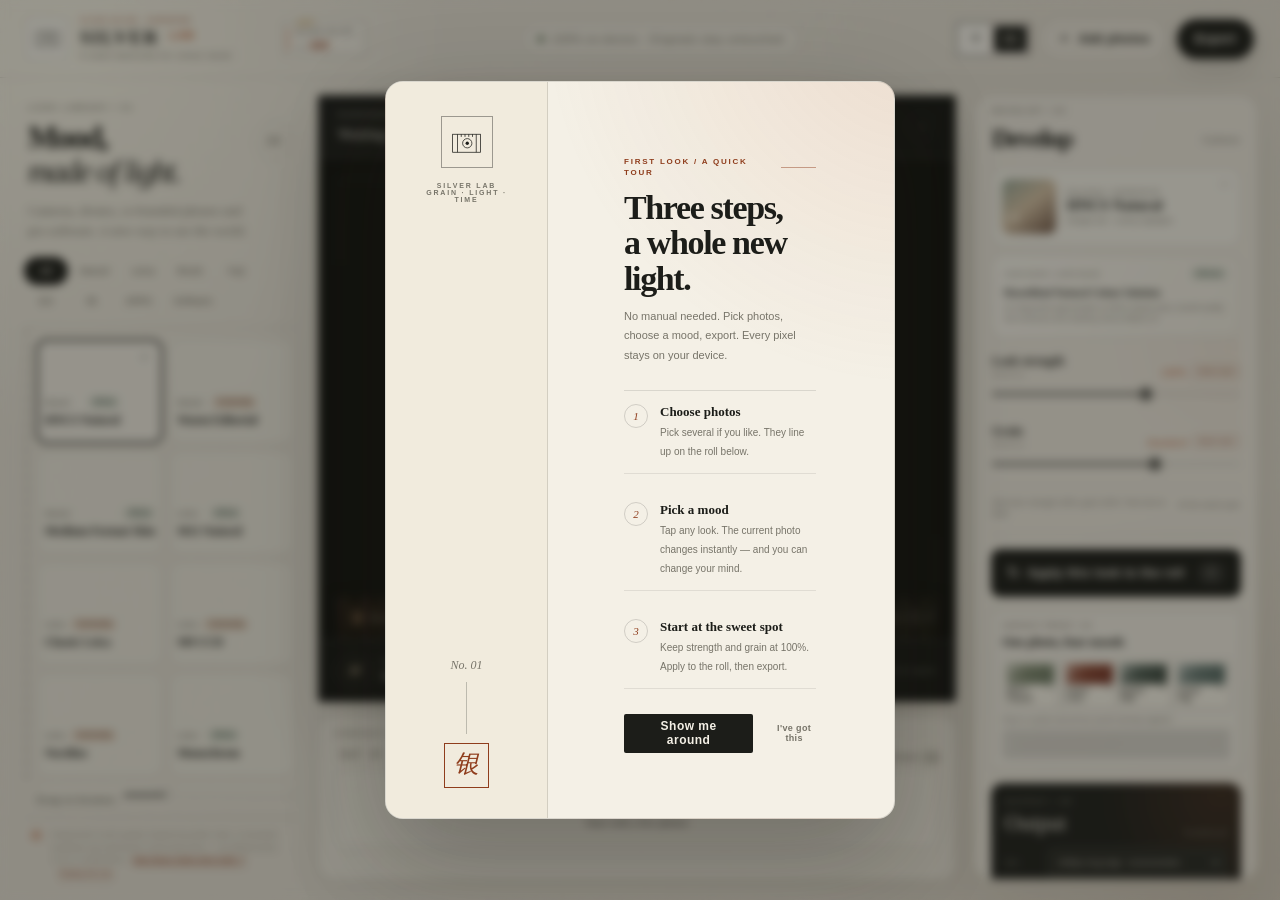
==== commit a9b7720b: "银盐调色台：胶片冲印交互与四格样片" ====
--- a/index.html
+++ b/index.html
@@ -62,9 +62,9 @@
       @keyframes boot-rule { 0% { transform: scaleX(0.15); } 60% { transform: scaleX(1); } 100% { transform: scaleX(1); } }
       @media (prefers-reduced-motion: reduce) { .boot-veil-rule { animation: none; } }
     </style>
-    <script src="theme-boot.js?v=20261028b"></script>
+    <script src="theme-boot.js?v=20261029c"></script>
     <!-- One packed theme file: a single request for base + polish + guide styles. -->
-    <link rel="stylesheet" href="theme.min.css?v=20261028b" />
+    <link rel="stylesheet" href="theme.min.css?v=20261029c" />
   </head>
   <body class="booting">
     <noscript><style>body.booting .app-shell { opacity: 1; visibility: visible; } .boot-veil { display: none; }</style></noscript>
@@ -100,12 +100,14 @@
               <span class="brand-subtitle" data-i18n="brand.subtitle">胶片气质调色台</span>
             </span>
           </span>
-          <span class="brand-side" aria-hidden="true">
-            <span>NO.01</span>
-            <i></i>
-            <span>EST. 2026</span>
-          </span>
         </a>
+
+        <!-- The old NO.01 stamp now does the job a film-box label does: it
+             states the film stock and its ISO, so it earns its place. -->
+        <span class="film-box-tag" aria-hidden="true">
+          <span class="film-stock-name">SILVER HALIDE</span>
+          <span class="film-iso">ISO <b>400</b></span>
+        </span>
 
         <div class="privacy-pill">
           <span class="privacy-dot"></span>
@@ -153,10 +155,12 @@
             <button class="brand-tab" data-brand="software" type="button" role="tab" aria-selected="false" data-i18n="brand.software">软件</button>
           </div>
 
-          <div class="preset-grid reveal reveal-3" id="presetGrid" role="list" aria-label="调色风格"></div>
-          <div class="shelf-scroll" id="shelfScroll" aria-hidden="true">
-            <span class="shelf-scroll-label" id="shelfScrollLabel" data-i18n="library.dragHint">按住拖动 · 上下浏览</span>
-            <span class="shelf-scroll-track"><i id="shelfScrollThumb"></i></span>
+          <div class="look-reel" id="lookReel">
+            <div class="preset-grid reveal reveal-3" id="presetGrid" role="list" aria-label="调色风格"></div>
+            <div class="shelf-scroll" id="shelfScroll">
+              <span class="shelf-scroll-label" id="shelfScrollLabel" data-i18n="library.dragHint">按住拖动 · 上下浏览</span>
+              <span class="shelf-scroll-track" aria-hidden="true"><i id="shelfScrollThumb"></i></span>
+            </div>
           </div>
 
           <div class="library-foot reveal reveal-4">
@@ -288,8 +292,6 @@
                 </span>
               </div>
 
-              <div class="stage-strip" id="stageStrip" role="list" aria-label="片卷" data-i18n-aria="film.aria"></div>
-
               <div class="drop-cue" id="dropCue">
                 <span class="drop-cue-icon" aria-hidden="true">
                   <svg viewBox="0 0 20 16"><path d="M1 4h4l1.5-2h7L15 4h4v11H1Z" /><circle cx="10" cy="9.5" r="3.2" /></svg>
@@ -478,25 +480,45 @@
           </button>
 
           <section class="four-look-card reveal reveal-4">
-            <div class="four-look-head">
-              <span class="mini-seal">×4</span>
-              <div>
-                <span class="eyebrow">SIGNATURE SET</span>
-                <h3 data-i18n="four.title">一张照片，四种气质</h3>
-              </div>
-            </div>
-            <p class="four-look-desc" data-i18n="four.copy">每张照片同时冲出哈苏、徕卡、理光、富士四个版本，打包下载。</p>
-            <div class="four-brands" aria-hidden="true">
-              <span class="brand-chip chip-h">H</span>
-              <span class="brand-chip chip-l">L</span>
-              <span class="brand-chip chip-r">R</span>
-              <span class="brand-chip chip-f">F</span>
-              <i></i>
+            <div class="contact-proof-head">
+              <span class="eyebrow">CONTACT PROOF / 04</span>
+              <h3 data-i18n="four.title">一张照片，四种气质</h3>
+            </div>
+            <!-- The same four brands, drawn as numbered frames on a contact
+                 sheet. Each frame is a live proof of the current photo. -->
+            <div class="four-brands" id="fourProofs" aria-label="四种冲印版本">
+              <figure class="proof-frame chip-h">
+                <i class="proof-window"></i>
+                <span class="proof-letter">H</span>
+                <span class="proof-name">哈苏</span>
+                <b>01</b>
+              </figure>
+              <figure class="proof-frame chip-l">
+                <i class="proof-window"></i>
+                <span class="proof-letter">L</span>
+                <span class="proof-name">徕卡</span>
+                <b>02</b>
+              </figure>
+              <figure class="proof-frame chip-r">
+                <i class="proof-window"></i>
+                <span class="proof-letter">R</span>
+                <span class="proof-name">理光</span>
+                <b>03</b>
+              </figure>
+              <figure class="proof-frame chip-f">
+                <i class="proof-window"></i>
+                <span class="proof-letter">F</span>
+                <span class="proof-name">富士</span>
+                <b>04</b>
+              </figure>
+            </div>
+            <div class="proof-foot">
               <span id="fourLookCount">0 张照片 → 0 个版本</span>
-            </div>
-            <button class="button button-outline" id="fourLookExport" type="button" disabled>
-              <span data-i18n="four.export">四风格批量导出</span> <span aria-hidden="true">↗</span>
-            </button>
+              <button class="proof-strip-button" id="fourLookExport" type="button" disabled>
+                <span class="proof-sprockets" aria-hidden="true"><i></i><i></i><i></i></span>
+                <span data-i18n="four.export">冲印整条片卷</span> <span class="proof-arrow" aria-hidden="true">↗</span>
+              </button>
+            </div>
           </section>
 
           <section class="export-card reveal reveal-4" aria-labelledby="exportTitle">
@@ -580,7 +602,7 @@
       <div class="noscript">这个调色台需要启用 JavaScript。 / This darkroom needs JavaScript enabled.</div>
     </noscript>
 
-    <script src="i18n.js?v=20261028b" defer></script>
+    <script src="i18n.js?v=20261029c" defer></script>
     <script>
       // After first paint, quietly pull the big HEIC decoder so the first
       // iPhone photo never waits on a 1.3 MB download.
@@ -591,14 +613,13 @@
             navigator.userAgentData.platform &&
             /iOS|Android/i.test(navigator.userAgentData.platform));
         if (!phone || window.heic2any) return;
-        const warm = document.createElement("link");
-        warm.rel = "prefetch";
-        warm.href = "heic2any.min.js";
-        warm.as = "script";
-        document.head.append(warm);
+        // The connection is quiet by now: fetch the decoder into the HTTP
+        // cache, not just the speculative prefetch cache Pages may discard.
+        fetch("heic2any.min.js", { cache: "force-cache", priority: "low", mode: "same-origin" }).catch(() => {});
       });
     </script>
-    <script src="app.min.js?v=20261028b" defer></script>
+    <!-- The app shell is what makes the darkroom usable: fetch it first. -->
+    <script src="app.min.js?v=20261029c" defer fetchpriority="high"></script>
     <script>
       // Never leave the curtain or the look shelf dead because one request failed.
       window.setTimeout(() => {
@@ -614,7 +635,7 @@
         if (!window.__silverAppFallback) {
           window.__silverAppFallback = true;
           const fallback = document.createElement("script");
-          fallback.src = "app.js?v=20261028b";
+          fallback.src = "app.js?v=20261029c";
           fallback.defer = true;
           document.head.append(fallback);
         }
--- a/theme.min.css
+++ b/theme.min.css
@@ -1 +1 @@
-:root{--paper:#e9e4d8;--paper-light:#f4f0e6;--paper-deep:#ded7c8;--ink:#1c1d19;--ink-soft:#34342f;--muted:#777469;--muted-light:#9c978a;--accent:#ba5b2e;--accent-deep:#8f3d1c;--moss:#596453;--line:rgba(28,29,25,0.14);--line-light:rgba(255,255,255,0.12);--dark:#171815;--dark-soft:#20211d;--serif:"Songti SC","STSong","Noto Serif CJK SC","Source Han Serif SC","Times New Roman",serif;--display:"Bodoni 72","Didot","Songti SC","STSong",serif;--sans:"Avenir Next","Futura","PingFang SC","Hiragino Sans GB","Microsoft YaHei",sans-serif;--shadow:0 22px 70px rgba(45,41,31,0.12)} *{box-sizing:border-box} html{color-scheme:light} body{margin:0;min-width:320px;min-height:100vh;overflow:hidden;color:var(--ink);background-color:var(--paper);background-image:radial-gradient(circle at 5% 6%,rgba(255,251,237,0.86),transparent 26%),radial-gradient(circle at 95% 100%,rgba(119,90,57,0.13),transparent 28%),linear-gradient(118deg,#ece7dc 0%,var(--paper) 48%,#e6e0d3 100%);font-family:var(--sans);-webkit-font-smoothing:antialiased;text-rendering:optimizeLegibility} button,input,select{font:inherit} button{color:inherit} button,select,input[type="range"]{-webkit-tap-highlight-color:transparent} button:focus-visible,select:focus-visible,input:focus-visible{outline:2px solid var(--accent);outline-offset:3px} button:disabled{cursor:not-allowed;opacity:0.42} [hidden]{display:none!important} .page-grain{position:fixed;inset:0;z-index:0;pointer-events:none;opacity:0.2;background-image:url("data:image/svg+xml,%3Csvg viewBox='0 0 180 180' xmlns='http://www.w3.org/2000/svg'%3E%3Cfilter id='n'%3E%3CfeTurbulence type='fractalNoise' baseFrequency='.86' numOctaves='3' stitchTiles='stitch'/%3E%3C/filter%3E%3Crect width='100%25' height='100%25' filter='url(%23n)' opacity='.22'/%3E%3C/svg%3E");mix-blend-mode:multiply} .app-shell{position:relative;z-index:1;display:flex;height:100vh;min-height:0;flex-direction:column;overflow:hidden} .topbar{position:relative;z-index:20;display:flex;height:78px;flex:0 0 78px;align-items:center;gap:24px;padding:0 26px;border-bottom:1px solid var(--line)} .brand{display:inline-flex;min-width:242px;align-items:center;gap:12px;color:var(--ink);text-decoration:none} .brand-mark{display:grid;width:42px;height:42px;place-items:center;border:1px solid rgba(28,29,25,0.22);border-radius:50%} .brand-mark svg{width:30px;height:30px} .brand-copy{display:flex;flex-direction:column;line-height:1} .brand-name{font-family:var(--serif);font-size:23px;font-weight:700;letter-spacing:0.05em} .brand-name i{margin-left:4px;color:var(--accent);font-family:var(--sans);font-size:10px;font-style:normal;font-weight:700;letter-spacing:0.16em;vertical-align:5px} .brand-subtitle{margin-top:5px;color:var(--muted);font-size:9px;font-weight:600;letter-spacing:0.22em} .privacy-pill{display:inline-flex;align-items:center;gap:8px;margin-inline:auto;padding:8px 13px;border:1px solid rgba(28,29,25,0.11);border-radius:999px;color:var(--muted);background:rgba(255,252,244,0.34);font-size:11px;letter-spacing:0.05em} .privacy-dot{width:6px;height:6px;border-radius:50%;background:#64765d;box-shadow:0 0 0 3px rgba(100,118,93,0.12)} .top-actions{display:flex;align-items:center;gap:9px} .button{display:inline-flex;min-height:40px;align-items:center;justify-content:center;gap:8px;padding:0 17px;border:1px solid transparent;border-radius:999px;background:transparent;font-size:12px;font-weight:650;letter-spacing:0.04em;cursor:pointer;transition:transform 180ms ease,background 180ms ease,border-color 180ms ease,color 180ms ease,box-shadow 180ms ease} .button:hover:not(:disabled){transform:translateY(-1px)} .button:active:not(:disabled){transform:translateY(0)} .button-quiet{border-color:var(--line);background:rgba(255,252,244,0.25)} .button-quiet:hover{background:rgba(255,252,244,0.65)} .button-ink{color:#f4f0e6;background:var(--ink);box-shadow:0 8px 24px rgba(28,29,25,0.16)} .button-ink:hover{background:#2a2b26} .button-accent{color:#fff9ed;background:var(--accent);box-shadow:0 12px 26px rgba(143,61,28,0.21)} .button-accent:hover{background:var(--accent-deep)} .button-large{min-height:51px;padding-inline:26px;font-size:13px} .workspace{display:grid;min-height:0;flex:1;grid-template-columns:278px minmax(480px,1fr) 284px;gap:18px;overflow:hidden;padding:17px 22px 20px} .library-panel,.controls-panel,.studio{min-width:0;min-height:0} .library-panel{display:flex;flex-direction:column;padding:8px 4px 0 2px} .panel-intro{padding:0 4px 16px} .eyebrow{display:block;margin:0 0 8px;color:var(--muted);font-family:var(--sans);font-size:8px;font-weight:700;letter-spacing:0.22em;line-height:1.3;text-transform:uppercase} .intro-line{display:flex;align-items:flex-start;justify-content:space-between;gap:18px} .intro-line h1{margin:0;font-family:var(--serif);font-size:clamp(32px,2.4vw,42px);font-weight:600;letter-spacing:-0.07em;line-height:1.06} .look-total{display:grid;width:39px;height:39px;flex:0 0 39px;place-items:center;border:1px solid var(--line);border-radius:50%;color:var(--muted);font-family:var(--display);font-size:16px;font-style:italic} .panel-desc{max-width:230px;margin:12px 0 0;color:var(--muted);font-family:var(--serif);font-size:12px;line-height:1.7} .brand-tabs{display:flex;flex-wrap:wrap;gap:4px;padding:0 0 12px;border-bottom:1px solid var(--line)} .brand-tab{min-width:44px;height:28px;padding:0 10px;border:0;border-radius:999px;color:var(--muted);background:transparent;font-size:10px;font-weight:650;letter-spacing:0.04em;cursor:pointer;transition:color 160ms ease,background 160ms ease} .brand-tab:hover{color:var(--ink);background:rgba(255,252,244,0.42)} .brand-tab.active{color:var(--paper-light);background:var(--ink)} .preset-grid{display:grid;min-height:0;flex:1;grid-template-columns:repeat(2,minmax(0,1fr));grid-auto-rows:max-content;align-content:start;gap:8px;overflow-x:hidden;overflow-y:auto;overscroll-behavior:contain;padding:12px 2px 8px;scroll-behavior:smooth;scroll-padding-block:10px;cursor:grab;touch-action:pan-y;scrollbar-color:rgba(28,29,25,0.25) transparent;scrollbar-width:thin} .preset-grid.is-grabbing,.preset-grid.is-grabbing .preset-card{cursor:grabbing} .preset-grid.is-grabbing .preset-card{transition:none} .preset-grid.is-grabbing .preset-card:hover{transform:none;box-shadow:none} .shelf-scroll{display:flex;flex:0 0 auto;align-items:center;gap:9px;margin:1px 2px 10px;color:#6f7064;font-size:9px;font-weight:600;letter-spacing:0.1em;line-height:1.4;cursor:grab;touch-action:pan-x;user-select:none;-webkit-user-select:none} .shelf-scroll-label{white-space:nowrap} .shelf-scroll-track{position:relative;height:14px;flex:1;min-width:0;border-top:1px solid rgba(28,29,25,0.13);overflow:hidden} .shelf-scroll-track::before,.shelf-scroll-track::after{position:absolute;top:-4px;width:1px;height:7px;background:rgba(28,29,25,0.24);content:""} .shelf-scroll-track::before{left:0} .shelf-scroll-track::after{right:0} .shelf-scroll-track i{position:absolute;top:-3px;left:0;width:34%;height:5px;background:var(--ink);pointer-events:none;transition:width 120ms linear,transform 120ms linear} .app-shell{transition:opacity 320ms ease} body.booting .boot-veil{visibility:visible;opacity:1} body:not(.booting) .boot-veil{visibility:hidden;opacity:0;pointer-events:none} body:not(.booting) .app-shell{opacity:1} .stage-add-photo,.stage-strip,.stage-photo-actions{display:none} @media (min-width:791px){.stage-strip{display:flex;height:62px;flex:0 0 62px;align-items:center;gap:6px;overflow-x:auto;overflow-y:hidden;padding:7px 12px;border-top:1px solid rgba(255,255,255,0.07);background:linear-gradient(180deg,#1a1a15,#151610);scrollbar-width:thin;scrollbar-color:rgba(232,225,208,0.28) transparent} .stage-strip::-webkit-scrollbar{height:3px} .stage-strip::-webkit-scrollbar-thumb{background:rgba(232,225,208,0.28)} .strip-chip{position:relative;display:block;width:46px;height:46px;flex:0 0 46px;padding:2px;overflow:hidden;border:1px solid transparent;border-radius:2px;background:#22231d;cursor:pointer} .strip-chip img{display:block;width:100%;height:100%;object-fit:cover} .strip-chip span{position:absolute;right:3px;bottom:1px;color:rgba(255,252,242,0.9);font-family:var(--sans);font-size:7px;font-weight:700;text-shadow:0 1px 3px rgba(0,0,0,0.85)} .strip-chip.active{border-color:#efe8d7;box-shadow:0 0 0 1px #efe8d7} .strip-add{display:grid;width:46px;height:46px;flex:0 0 46px;place-content:center;justify-items:center;gap:1px;border:1px dashed rgba(232,225,208,0.28);border-radius:2px;color:#9c9789;background:transparent;font-family:var(--sans);cursor:pointer} .strip-add:hover,.strip-add:focus-visible,.strip-chip:focus-visible{border-color:rgba(232,225,208,0.62);color:#efe8d7} .strip-add span{font-size:16px;line-height:1} .strip-add small{font-size:7px;font-weight:600;letter-spacing:0.04em} } .shelf-scroll.is-grabbing,.shelf-scroll.is-grabbing~.shelf-scroll{cursor:grabbing} .preset-grid::-webkit-scrollbar,.filmstrip::-webkit-scrollbar,.controls-panel::-webkit-scrollbar{width:5px;height:5px} .preset-grid::-webkit-scrollbar-thumb,.filmstrip::-webkit-scrollbar-thumb,.controls-panel::-webkit-scrollbar-thumb{border-radius:999px;background:rgba(28,29,25,0.22)} .preset-grid::-webkit-scrollbar{width:7px} .preset-grid::-webkit-scrollbar-thumb{border:2px solid transparent;border-radius:999px;background:rgba(28,29,25,0.42);background-clip:padding-box} .preset-card{position:relative;display:flex;min-height:103px;min-width:0;flex:0 0 auto;flex-direction:column;padding:0;overflow:hidden;border:1px solid rgba(28,29,25,0.1);border-radius:10px;background:rgba(247,243,233,0.45);text-align:left;cursor:pointer;transition:transform 180ms ease,border-color 180ms ease,background 180ms ease,box-shadow 180ms ease} .preset-card:hover{z-index:2;border-color:rgba(28,29,25,0.3);background:rgba(252,249,240,0.85);box-shadow:0 12px 30px rgba(49,42,30,0.08);transform:translateY(-2px)} .preset-card.active{border-color:var(--ink);background:var(--paper-light);box-shadow:0 0 0 1px var(--ink)} .preset-swatch{position:relative;height:47px;flex:0 0 47px;overflow:hidden;background:var(--swatch)} .preset-swatch::before{position:absolute;inset:0;background:linear-gradient(110deg,rgba(255,255,255,0.25),transparent 34%),radial-gradient(circle at 74% 22%,rgba(255,248,220,0.54),transparent 26%);content:"";mix-blend-mode:screen} .preset-swatch::after{position:absolute;inset:0;opacity:0.16;background-image:url("data:image/svg+xml,%3Csvg viewBox='0 0 80 80' xmlns='http://www.w3.org/2000/svg'%3E%3Cfilter id='n'%3E%3CfeTurbulence type='fractalNoise' baseFrequency='1.1' numOctaves='2'/%3E%3C/filter%3E%3Crect width='100%25' height='100%25' filter='url(%23n)'/%3E%3C/svg%3E");content:""} .swatch-letter{position:absolute;z-index:1;top:9px;left:10px;color:rgba(255,252,242,0.9);font-family:var(--display);font-size:18px;font-style:italic;line-height:1;text-shadow:0 1px 5px rgba(30,26,20,0.22)} .swatch-number{position:absolute;z-index:1;right:8px;bottom:6px;color:rgba(255,252,242,0.62);font-size:7px;font-weight:700;letter-spacing:0.12em} .preset-copy{display:flex;min-width:0;flex:0 0 auto;flex-direction:column;gap:4px;padding:8px 9px 10px} .preset-meta{display:flex;min-height:16px;min-width:0;align-items:center;justify-content:space-between;gap:6px} .preset-brand{overflow:hidden;color:var(--muted);font-size:8px;font-weight:700;letter-spacing:0.09em;text-overflow:ellipsis;white-space:nowrap} .preset-basis{flex:0 0 auto;padding:3px 5px;border-radius:999px;font-size:7px;font-weight:800;letter-spacing:0.04em;line-height:1} .preset-basis.is-official,.look-basis-badge.is-official{color:#405147;background:rgba(110,140,119,0.17)} .preset-basis.is-community,.look-basis-badge.is-community{color:#72452d;background:rgba(176,103,56,0.15)} .preset-name{overflow:hidden;font-family:var(--serif);font-size:14px;font-weight:650;letter-spacing:-0.02em;line-height:1.3;padding-bottom:1px;text-overflow:ellipsis;white-space:nowrap} .preset-check{position:absolute;top:7px;right:7px;display:grid;width:17px;height:17px;place-items:center;border-radius:50%;color:var(--ink);background:var(--paper-light);font-size:9px;opacity:0;transform:scale(0.6);transition:opacity 150ms ease,transform 150ms ease} .preset-card.active .preset-check{opacity:1;transform:scale(1)} .library-foot{display:flex;align-items:flex-start;gap:8px;padding:11px 6px 0;border-top:1px solid var(--line)} .library-foot-mark{color:var(--accent);font-family:var(--serif);font-size:15px;line-height:1} .library-foot p{margin:0;color:var(--muted-light);font-size:8px;line-height:1.55} .basis-link{display:inline-block;margin-left:3px;color:var(--accent-deep);font-weight:700;text-decoration-thickness:1px;text-underline-offset:2px} .basis-link:hover{color:var(--ink)} .studio{display:flex;flex-direction:column;gap:13px} @media (min-width:791px) and (max-height:860px){.studio{gap:0} .studio>.filmstrip-card{display:none} } .stage-card{display:flex;min-height:0;flex:1;flex-direction:column;overflow:hidden;border:1px solid rgba(255,255,255,0.06);border-radius:3px;color:#f1ede2;background:linear-gradient(135deg,rgba(255,255,255,0.025),transparent 34%),var(--dark);box-shadow:var(--shadow)} .stage-head{display:flex;min-height:62px;align-items:center;justify-content:space-between;gap:18px;padding:12px 19px;border-bottom:1px solid var(--line-light)} .stage-title{min-width:0} .stage-title .eyebrow{margin-bottom:5px;color:#898a80} .filename-row{display:flex;min-width:0;align-items:baseline;gap:10px} .filename-row strong{max-width:min(45vw,520px);overflow:hidden;font-family:var(--serif);font-size:15px;font-weight:500;letter-spacing:0.01em;text-overflow:ellipsis;white-space:nowrap} .file-dimension{color:#73746b;font-size:8px;letter-spacing:0.08em;white-space:nowrap} .stage-tools{display:flex;align-items:center;gap:8px} .stage-card .stage-tools .stage-add-photo{box-sizing:border-box;display:inline-flex;height:30px;align-items:center;gap:5px;padding:0 10px;border:1px solid rgba(255,255,255,0.18);border-radius:2px;color:#e7e1d1;background:rgba(255,255,255,0.05);font-family:var(--sans);font-size:9.5px;font-weight:650;letter-spacing:0.05em;white-space:nowrap;cursor:pointer} .stage-card .stage-tools .stage-add-photo svg{width:12px;height:12px;flex:0 0 12px;fill:none;stroke:currentColor;stroke-linecap:round;stroke-width:1.6} .stage-card .stage-tools .stage-add-photo:hover{border-color:rgba(231,224,207,0.6);color:#fffaf0;background:rgba(255,255,255,0.1)} .icon-button{display:grid;width:30px;height:30px;place-items:center;border:1px solid rgba(255,255,255,0.12);border-radius:50%;color:#d9d5ca;background:transparent;cursor:pointer;transition:border-color 160ms ease,background 160ms ease} .icon-button:hover:not(:disabled){border-color:rgba(255,255,255,0.34);background:rgba(255,255,255,0.06)} .icon-button svg{width:15px;height:15px;fill:none;stroke:currentColor;stroke-linecap:round;stroke-linejoin:round;stroke-width:1.5} .photo-counter{min-width:52px;color:#94958b;font-family:var(--display);font-size:11px;font-style:italic;text-align:center;letter-spacing:0.07em} .stage{position:relative;display:flex;min-height:0;flex:1;align-items:center;justify-content:center;overflow:hidden;padding:18px;background:radial-gradient(circle at 50% 44%,rgba(255,255,255,0.045),transparent 42%),linear-gradient(rgba(255,255,255,0.018) 1px,transparent 1px),linear-gradient(90deg,rgba(255,255,255,0.018) 1px,transparent 1px),#12130f;background-size:auto,26px 26px,26px 26px,auto} @media (min-width:791px){.stage{flex-direction:column;justify-content:flex-start;gap:0;padding:20px 18px 0} .stage>.empty-state{flex:1 1 auto} .stage>.preview-wrap{flex:0 0 auto} .stage>.stage-desk{flex:0 0 auto} .stage>.stage-desk{align-self:stretch;width:auto;margin:0} .stage>.preview-wrap{max-height:calc(100% - 42px);margin-top:auto} .stage:has(.stage-strip){gap:8px;padding-bottom:12px} .stage:has(.stage-strip)>.preview-wrap{max-height:calc(100% - 42px - 74px);margin-bottom:4px} } .stage::before,.stage::after{position:absolute;z-index:0;width:82px;height:82px;border-color:rgba(255,255,255,0.11);border-style:solid;content:"";pointer-events:none} .stage::before{top:19px;left:20px;border-width:1px 0 0 1px} .stage::after{right:20px;bottom:19px;border-width:0 1px 1px 0} .empty-state{position:relative;z-index:2;display:flex;max-width:430px;flex-direction:column;align-items:center;padding:4px 18px 8px;text-align:center} .empty-state .eyebrow{margin-top:16px;margin-bottom:8px;color:#808178} .empty-state h2{margin:0;font-family:var(--serif);font-size:clamp(27px,3vw,39px);font-weight:500;letter-spacing:-0.055em} .empty-copy{margin:10px 0 20px;color:#92938a;font-family:var(--serif);font-size:12px;line-height:1.65} .empty-visual{position:relative;width:152px;height:102px} .empty-frame{position:absolute;top:12px;left:32px;width:91px;height:75px;border:1px solid rgba(240,235,221,0.32);border-radius:6px;background:#22231e;box-shadow:0 18px 40px rgba(0,0,0,0.28)} .frame-back{transform:rotate(-13deg) translate(-10px,4px);opacity:0.38} .frame-mid{transform:rotate(9deg) translate(11px,-1px);opacity:0.56} .frame-front{display:flex;align-items:center;justify-content:center;overflow:hidden;background:radial-gradient(circle at 32% 30%,#b37848,transparent 25%),linear-gradient(145deg,#455952 0%,#242923 55%,#784523 100%);transform:rotate(-2deg)} .empty-frame::before,.empty-frame::after{position:absolute;top:3px;bottom:3px;width:4px;background:repeating-linear-gradient(to bottom,#12130f 0 4px,transparent 4px 7px);content:""} .empty-frame::before{left:3px} .empty-frame::after{right:3px} .empty-lens{position:relative;width:41px;height:41px;border:1px solid rgba(245,239,223,0.47);border-radius:50%;background:radial-gradient(circle at 38% 35%,rgba(221,239,228,0.55),transparent 10%),radial-gradient(circle,#202a27 0 26%,#44554c 27% 41%,#171813 42% 62%,#6f6551 63% 67%,#272822 68%);box-shadow:0 0 0 2px rgba(19,20,16,0.55)} .empty-light{position:absolute;top:9px;right:10px;width:7px;height:7px;border-radius:50%;background:#c06e3d;box-shadow:0 0 14px rgba(192,110,61,0.8)} .format-note{display:flex;gap:13px;margin-top:18px;color:#696b62;font-size:8px;letter-spacing:0.08em} .format-note span{display:inline-flex;align-items:center;gap:5px} .format-note span::before{width:3px;height:3px;border-radius:50%;background:#77796f;content:""} .preview-wrap{position:relative;z-index:2;flex:0 0 auto;overflow:hidden;border:1px solid rgba(255,255,255,0.12);background:#0d0e0b;box-shadow:0 28px 72px rgba(0,0,0,0.44),0 0 0 1px rgba(0,0,0,0.3);animation:image-in 520ms cubic-bezier(0.22,0.8,0.3,1) both} .preview-wrap canvas{display:block;width:100%;height:100%} .preview-zoom-layer{position:absolute;inset:0;transform-origin:50% 50%} .after-canvas{position:absolute;inset:0;clip-path:inset(0 calc(100% - var(--split,68%)) 0 0)} .preview-label{position:absolute;top:12px;z-index:4;padding:5px 8px;border:1px solid rgba(255,255,255,0.17);border-radius:999px;color:rgba(255,252,244,0.76);background:rgba(12,13,10,0.46);font-size:7px;font-weight:700;letter-spacing:0.14em;backdrop-filter:blur(8px)} .preview-label-before{left:12px} .preview-label-after{right:12px} .split-line{position:absolute;z-index:5;top:0;bottom:0;left:var(--split,68%);width:1px;pointer-events:none;background:rgba(255,250,237,0.84);box-shadow:0 0 0 1px rgba(16,16,12,0.16);transform:translateX(-0.5px)} .split-handle{position:absolute;top:50%;left:50%;display:grid;width:36px;height:36px;place-items:center;border:1px solid rgba(255,255,255,0.5);border-radius:50%;color:#f0ecdf;background:rgba(22,23,19,0.7);box-shadow:0 5px 18px rgba(0,0,0,0.25);backdrop-filter:blur(9px);transform:translate(-50%,-50%)} .split-handle svg{width:18px;height:18px;fill:none;stroke:currentColor;stroke-linecap:round;stroke-linejoin:round;stroke-width:1.35} .split-range{position:absolute;z-index:6;inset:0;width:100%;height:100%;margin:0;opacity:0;cursor:ew-resize} .corner-label{position:absolute;bottom:10px;z-index:4;color:rgba(255,255,255,0.4);font-size:6px;font-weight:700;letter-spacing:0.2em} .corner-label-left{left:12px} .corner-label-right{right:12px} .drop-cue{position:absolute;z-index:12;inset:16px;display:flex;flex-direction:column;align-items:center;justify-content:center;border:1px dashed rgba(238,227,207,0.55);border-radius:12px;color:#f4f0e4;background:rgba(18,19,15,0.86);opacity:0;pointer-events:none;backdrop-filter:blur(12px);transition:opacity 160ms ease} .drop-cue-icon{display:grid;width:48px;height:48px;place-items:center;margin-bottom:12px;border:1px solid rgba(255,255,255,0.24);border-radius:50%;color:#f4f0e4;font-size:23px;font-weight:300} .drop-cue strong{font-family:var(--serif);font-size:22px;font-weight:500} .drop-cue small{margin-top:7px;color:#92948a;font-size:9px} .stage-card.is-dragging .drop-cue{opacity:1} .stage-card.is-dragging{box-shadow:0 0 0 2px var(--accent),0 26px 75px rgba(40,30,18,0.22)} .stage-stamp{position:absolute;z-index:1;right:21px;bottom:18px;display:flex;align-items:center;gap:5px;color:rgba(255,255,255,0.14);font-size:6px;font-weight:700;letter-spacing:0.16em;pointer-events:none} .stage-stamp i{margin-left:5px;font-family:var(--display);font-size:8px;font-style:italic;letter-spacing:0.06em} .stage-foot{display:flex;min-height:62px;align-items:center;justify-content:space-between;gap:18px;padding:10px 19px;border-top:1px solid var(--line-light)} .active-look-readout{display:flex;min-width:0;align-items:center;gap:10px} .readout-seal{display:grid;width:34px;height:34px;flex:0 0 34px;place-items:center;border:1px solid rgba(255,255,255,0.18);border-radius:50%;color:#d9c4a7;font-family:var(--display);font-size:17px;font-style:italic} .active-look-readout div{display:flex;min-width:0;flex-direction:column;gap:3px} .readout-kicker{overflow:hidden;color:#7f8177;font-size:7px;font-weight:700;letter-spacing:0.13em;text-overflow:ellipsis;white-space:nowrap} .active-look-readout strong{overflow:hidden;color:#e4dfd3;font-family:var(--serif);font-size:13px;font-weight:500;text-overflow:ellipsis;white-space:nowrap} .stage-hint{display:flex;align-items:center;gap:8px;color:#71736a;font-size:8px;white-space:nowrap} .hint-line{width:22px;height:1px;background:#61635a} .filmstrip-card{display:flex;height:165px;flex:0 0 165px;flex-direction:column;gap:8px;padding:13px 16px 11px;overflow:hidden;border:1px solid var(--line);border-radius:16px;background:rgba(245,241,231,0.52);box-shadow:0 10px 36px rgba(47,41,29,0.05)} .filmstrip-head{display:flex;flex:0 0 auto;align-items:flex-end;justify-content:space-between;gap:12px;margin-bottom:0} .filmstrip-head .eyebrow{margin-bottom:4px} .filmstrip-head h2{margin:0;font-family:var(--serif);font-size:17px;font-weight:600} .filmstrip-head h2 span{margin-left:5px;color:var(--muted);font-family:var(--display);font-size:12px;font-style:italic;font-weight:400} .text-button{display:inline-flex;align-items:center;gap:5px;padding:0;border:0;color:var(--muted);background:transparent;font-size:9px;font-weight:650;letter-spacing:0.04em;cursor:pointer;transition:color 160ms ease} .text-button:hover{color:var(--accent)} .filmstrip{display:flex;height:auto;min-height:0;flex:1;gap:9px;overflow-x:auto;overflow-y:hidden;padding:0 1px 4px;scroll-snap-type:x proximity} .filmstrip-empty{display:flex;width:100%;height:76px;flex-direction:column;align-items:center;justify-content:center;gap:3px;border:1px dashed rgba(28,29,25,0.19);border-radius:8px;color:var(--muted);background:rgba(255,252,244,0.22);font-size:8px;cursor:pointer} .filmstrip-empty strong{color:var(--ink-soft);font-family:var(--serif);font-size:11px;font-weight:500} .filmstrip-sprocket{width:56px;height:7px;margin-bottom:4px;background:repeating-linear-gradient(90deg,var(--muted) 0 4px,transparent 4px 8px);opacity:0.45} .film-item{position:relative;display:flex;width:86px;min-width:86px;height:90px;flex-direction:column;overflow:hidden;border:1px solid transparent;border-radius:7px;background:rgba(255,252,244,0.23);scroll-snap-align:start;cursor:pointer;transition:border-color 160ms ease,background 160ms ease,transform 160ms ease} .film-item:hover{border-color:rgba(28,29,25,0.24);transform:translateY(-1px)} .film-item.active{border-color:var(--ink);background:var(--paper-light);box-shadow:0 0 0 1px var(--ink)} .film-thumb-wrap{position:relative;height:62px;flex:0 0 62px;overflow:hidden;background:#272822} .film-thumb{display:block;width:100%;height:100%;object-fit:cover} .film-index{position:absolute;top:4px;left:4px;display:grid;min-width:17px;height:15px;place-items:center;padding:0 3px;border-radius:2px;color:rgba(255,255,255,0.9);background:rgba(15,16,12,0.56);font-size:6px;font-weight:700;letter-spacing:0.08em;backdrop-filter:blur(4px)} .film-remove{position:absolute;top:4px;right:4px;display:grid;width:16px;height:16px;place-items:center;padding:0;border:0;border-radius:50%;color:rgba(255,255,255,0.88);background:rgba(15,16,12,0.6);font-size:11px;line-height:1;opacity:0;cursor:pointer;backdrop-filter:blur(4px);transition:opacity 140ms ease} .film-item:hover .film-remove,.film-remove:focus-visible{opacity:1} .film-meta{display:flex;min-width:0;flex:1;flex-direction:column;justify-content:center;gap:1px;padding:4px 6px} .film-meta strong{overflow:hidden;font-size:8px;font-weight:650;line-height:1.3;text-overflow:ellipsis;white-space:nowrap} .film-meta span{overflow:hidden;color:var(--muted);font-size:6px;letter-spacing:0.03em;text-overflow:ellipsis;white-space:nowrap} .controls-panel{display:flex;flex-direction:column;gap:0;overflow-y:auto;overscroll-behavior:contain;padding:10px 16px 16px;border:1px solid rgba(28,29,25,0.11);border-radius:18px;background:rgba(246,242,232,0.68);box-shadow:0 18px 55px rgba(48,42,30,0.07);backdrop-filter:blur(8px)} .controls-intro{padding:0 1px 14px} .controls-heading-row{display:flex;align-items:center;justify-content:space-between;gap:12px} .controls-heading-row h2{margin:0;font-family:var(--serif);font-size:26px;font-weight:600;letter-spacing:-0.05em} .control-count{color:var(--muted);font-family:var(--display);font-size:11px;font-style:italic} .current-look-card{position:relative;display:flex;min-height:78px;align-items:center;gap:11px;padding:10px;overflow:hidden;border:1px solid var(--line);border-radius:12px;background:rgba(255,252,244,0.46)} .look-swatch{display:grid;width:54px;height:55px;flex:0 0 54px;place-items:end start;padding:6px;border-radius:8px;overflow:hidden;color:rgba(255,250,238,0.88);background:var(--swatch,linear-gradient(140deg,#a7b6ac,#7b5f4e));box-shadow:inset 0 0 0 1px rgba(255,255,255,0.13)} .look-swatch span{font-family:var(--display);font-size:17px;font-style:italic;text-shadow:0 1px 5px rgba(30,24,17,0.3)} .look-card-copy{display:flex;min-width:0;flex:1;flex-direction:column;gap:2px} .look-card-copy>span{overflow:hidden;color:var(--muted);font-size:6px;font-weight:700;letter-spacing:0.11em;text-overflow:ellipsis;white-space:nowrap} .look-card-copy strong{overflow:hidden;font-family:var(--serif);font-size:15px;font-weight:600;text-overflow:ellipsis;white-space:nowrap} .look-card-copy small{overflow:hidden;color:var(--muted);font-size:7px;text-overflow:ellipsis;white-space:nowrap} .look-card-index{position:absolute;top:8px;right:9px;color:rgba(28,29,25,0.18);font-family:var(--display);font-size:12px;font-style:italic} .look-basis-card{margin-top:9px;padding:11px 12px 12px;border:1px solid var(--line);border-radius:12px;background:linear-gradient(120deg,rgba(255,252,244,0.55),rgba(235,229,216,0.25)),rgba(255,252,244,0.22)} .look-basis-head{display:flex;align-items:center;justify-content:space-between;gap:10px;margin-bottom:7px} .look-basis-label{color:var(--muted);font-size:6px;font-weight:800;letter-spacing:0.12em} .look-basis-badge{padding:3px 6px;border-radius:999px;font-size:7px;font-weight:800;letter-spacing:0.04em} .look-basis-card strong{display:block;overflow:hidden;font-family:var(--serif);font-size:10px;font-weight:650;letter-spacing:0.01em;text-overflow:ellipsis;white-space:nowrap} .look-basis-card p{margin:5px 0 0;color:var(--muted);font-size:7px;line-height:1.55} .slider-section{padding:16px 1px 14px;border-bottom:1px solid var(--line)} .slider-row{display:flex;align-items:flex-end;justify-content:space-between;gap:12px} .slider-row-gap{margin-top:17px} .slider-row label{display:flex;flex-direction:column;gap:2px} .slider-row label span{font-family:var(--serif);font-size:12px;font-weight:600} .slider-row label small{color:var(--muted-light);font-size:7px} .slider-row output{color:var(--accent);font-family:var(--display);font-size:11px;font-style:italic} .range-control{--range-fill:100%;width:100%;height:18px;margin:7px 0 0;padding:0;border:0;outline:none;appearance:none;background:transparent;cursor:pointer} .range-control::-webkit-slider-runnable-track{height:2px;border-radius:999px;background:linear-gradient(to right,var(--ink) 0 var(--range-fill),rgba(28,29,25,0.16) var(--range-fill) 100%)} .range-control::-moz-range-track{height:2px;border-radius:999px;background:rgba(28,29,25,0.16)} .range-control::-moz-range-progress{height:2px;border-radius:999px;background:var(--ink)} .range-control::-webkit-slider-thumb{width:12px;height:12px;margin-top:-5px;border:2px solid var(--paper-light);border-radius:50%;appearance:none;background:var(--ink);box-shadow:0 0 0 1px var(--ink)} .range-control::-moz-range-thumb{width:9px;height:9px;border:2px solid var(--paper-light);border-radius:50%;background:var(--ink);box-shadow:0 0 0 1px var(--ink)} .range-control-dark::-webkit-slider-runnable-track{background:linear-gradient(to right,var(--accent) 0 var(--range-fill),rgba(255,255,255,0.12) var(--range-fill) 100%)} .range-control-dark::-moz-range-track{background:rgba(255,255,255,0.12)} .range-control-dark::-moz-range-progress{background:var(--accent)} .range-control-dark::-webkit-slider-thumb{border-color:var(--dark);background:var(--accent);box-shadow:0 0 0 1px var(--accent)} .range-control-dark::-moz-range-thumb{border-color:var(--dark);background:var(--accent);box-shadow:0 0 0 1px var(--accent)} .button-sync{width:100%;min-height:48px;justify-content:space-between;margin:14px 0;padding:0 15px;border-radius:9px;color:var(--paper-light);background:var(--ink)} .button-sync:hover:not(:disabled){background:#2e2f29;box-shadow:0 10px 24px rgba(28,29,25,0.13)} .button-sync>span{display:inline-flex;align-items:center;gap:7px} .button-sync i{font-size:16px;font-style:normal;font-weight:300} .button-sync em{display:grid;min-width:27px;height:22px;place-items:center;padding:0 6px;border-radius:999px;color:#d6d0c1;background:rgba(255,255,255,0.1);font-size:8px;font-style:normal} .four-look-card{padding:13px;border:1px solid rgba(186,91,46,0.22);border-radius:12px;background:radial-gradient(circle at 100% 0,rgba(186,91,46,0.1),transparent 32%),rgba(255,249,237,0.36)} .four-look-head{display:flex;align-items:center;gap:9px} .mini-seal{display:grid;width:34px;height:34px;flex:0 0 34px;place-items:center;border:1px solid rgba(186,91,46,0.32);border-radius:50%;color:var(--accent-deep);font-family:var(--display);font-size:12px;font-style:italic} .four-look-head .eyebrow{margin-bottom:3px;font-size:6px} .four-look-head h3{margin:0;font-family:var(--serif);font-size:14px;font-weight:600} .four-look-card>p{margin:9px 0;color:var(--muted);font-size:8px;line-height:1.55} .four-brands{display:flex;align-items:center;margin-bottom:10px} .brand-chip{display:grid;width:21px;height:21px;place-items:center;margin-right:-4px;border:2px solid var(--paper-light);border-radius:50%;color:#fbf6e9;font-family:var(--display);font-size:9px;font-style:italic} .chip-h{background:#7f8d7d} .chip-l{background:#7c3527} .chip-r{background:#3d4941} .chip-f{background:#596d68} .four-brands i{width:1px;height:14px;margin:0 8px 0 9px;background:var(--line)} .four-brands>span:last-child{color:var(--muted);font-size:7px} .button-outline{width:100%;min-height:34px;border-color:rgba(28,29,25,0.23);border-radius:7px;background:rgba(255,252,244,0.32);font-size:9px} .button-outline:hover:not(:disabled){border-color:var(--ink);background:rgba(255,252,244,0.8)} .export-card{margin-top:14px;padding:14px;border-radius:12px;color:#f0ebdf;background:radial-gradient(circle at 92% 4%,rgba(186,91,46,0.17),transparent 34%),#20211d} .export-heading{display:flex;align-items:flex-end;justify-content:space-between;gap:10px;margin-bottom:12px} .export-heading .eyebrow{margin-bottom:3px;color:#77796f} .export-heading h2{margin:0;font-family:var(--serif);font-size:22px;font-weight:500} .output-estimate{color:#7f8177;font-size:7px;text-align:right} .select-row{display:grid;grid-template-columns:36px 1fr;align-items:center;gap:7px;margin-top:8px} .select-row label{color:#85877c;font-size:7px} .select-row select{width:100%;height:30px;padding:0 22px 0 9px;border:1px solid rgba(255,255,255,0.12);border-radius:6px;color:#d7d2c6;background:linear-gradient(45deg,transparent 50%,#8a8c81 50%) calc(100% - 10px) 12px / 4px 4px no-repeat,linear-gradient(135deg,#8a8c81 50%,transparent 50%) calc(100% - 6px) 12px / 4px 4px no-repeat,#292a25;appearance:none;font-size:8px} .quality-row{margin-top:11px} .quality-row label{display:flex;align-items:center;justify-content:space-between;color:#85877c;font-size:7px} .quality-row output{color:#d9cdb9;font-family:var(--display);font-size:10px;font-style:italic} .quality-row .range-control{margin-top:3px} .button-export{width:100%;min-height:46px;justify-content:space-between;margin-top:13px;padding:0 10px 0 15px;border-radius:7px;color:#fff8eb;background:var(--accent);box-shadow:0 11px 24px rgba(0,0,0,0.24)} .button-export:hover:not(:disabled){background:#c86636} .export-button-count{display:grid;min-width:42px;height:26px;place-items:center;padding:0 7px;border-radius:999px;background:rgba(255,255,255,0.14);font-size:7px;font-weight:500} .export-one{width:100%;justify-content:center;margin-top:9px;color:#85877c;font-size:8px} .export-one:hover{color:#d8d2c4} .download-ready{display:flex;align-items:center;justify-content:space-between;gap:8px;margin-top:11px;padding-top:11px;border-top:1px solid rgba(255,255,255,0.1)} .download-ready>div{display:flex;min-width:0;flex-direction:column;gap:2px} .download-ready strong{font-family:var(--serif);font-size:10px;font-weight:500} .download-ready span{color:#7e8076;font-size:7px} .download-ready .button{min-height:30px;padding-inline:12px;border-radius:5px;font-size:8px} .toast-stack{position:fixed;z-index:100;right:22px;bottom:20px;display:flex;width:min(330px,calc(100vw - 40px));flex-direction:column;gap:8px;pointer-events:none} .toast{display:flex;align-items:flex-start;gap:9px;padding:12px 14px;border:1px solid rgba(255,255,255,0.1);border-radius:9px;color:#ede8db;background:rgba(27,28,24,0.94);box-shadow:0 15px 38px rgba(24,22,17,0.24);font-size:10px;line-height:1.5;backdrop-filter:blur(12px);animation:toast-in 320ms cubic-bezier(0.2,0.8,0.3,1) both} .toast::before{flex:0 0 auto;width:5px;height:5px;margin-top:5px;border-radius:50%;background:#d1a06e;content:""} .toast.error::before{background:#c96f53} .toast.good::before{background:#809476} .toast.is-out{animation:toast-out 240ms ease both} .processing-layer{position:fixed;z-index:200;inset:0;display:grid;place-items:center;padding:22px;background:rgba(20,20,17,0.65);backdrop-filter:blur(9px);animation:fade-in 180ms ease both} .processing-card{width:min(410px,100%);padding:29px 31px 24px;border:1px solid rgba(255,255,255,0.11);border-radius:17px;color:#f2ede1;background:radial-gradient(circle at 90% 0,rgba(186,91,46,0.17),transparent 38%),#1d1e1a;box-shadow:0 32px 90px rgba(0,0,0,0.4)} .processing-reel{position:relative;display:flex;width:144px;height:52px;align-items:center;justify-content:space-around;margin-bottom:22px;padding:4px 9px;border:1px solid rgba(255,255,255,0.23);border-radius:5px} .processing-reel span{width:6px;height:6px;border-radius:50%;background:#6e7066;animation:reel-pulse 1.2s ease-in-out infinite} .processing-reel span:nth-child(2){animation-delay:80ms} .processing-reel span:nth-child(3){animation-delay:160ms} .processing-reel span:nth-child(4){animation-delay:240ms} .processing-reel span:nth-child(5){animation-delay:320ms} .processing-reel span:nth-child(6){animation-delay:400ms} .processing-reel i{position:absolute;top:-5px;right:-5px;width:12px;height:12px;border:2px solid #1d1e1a;border-radius:50%;background:var(--accent)} .processing-card .eyebrow{color:#7f8177} .processing-card h2{margin:0;font-family:var(--serif);font-size:29px;font-weight:500;letter-spacing:-0.045em} .processing-card>p:not(.eyebrow){margin:8px 0 20px;color:#92948a;font-size:9px;line-height:1.55} .progress-track{height:2px;overflow:hidden;border-radius:999px;background:rgba(255,255,255,0.11)} .progress-track span{display:block;width:0;height:100%;border-radius:inherit;background:linear-gradient(90deg,#b25a31,#dda475);transition:width 220ms ease} .progress-meta{display:flex;align-items:center;justify-content:space-between;margin-top:9px;color:#808278;font-family:var(--display);font-size:10px;font-style:italic} .processing-card .text-button{color:#8e9085;font-size:8px} .processing-card .text-button:hover{color:#ddd7c9} .noscript{position:fixed;z-index:999;inset:0;display:grid;place-items:center;color:var(--paper-light);background:var(--dark);font-family:var(--serif);font-size:24px} .reveal{animation:reveal-up 600ms cubic-bezier(0.2,0.76,0.3,1) both} .reveal-1{animation-delay:30ms} .reveal-2{animation-delay:100ms} .reveal-3{animation-delay:170ms} .reveal-4{animation-delay:240ms} @keyframes reveal-up{from{opacity:0;transform:translateY(10px)} to{opacity:1;transform:translateY(0)} } @keyframes image-in{from{opacity:0;transform:scale(0.985)} to{opacity:1;transform:scale(1)} } @keyframes toast-in{from{opacity:0;transform:translateY(8px) scale(0.98)} to{opacity:1;transform:translateY(0) scale(1)} } @keyframes toast-out{to{opacity:0;transform:translateY(5px)} } @keyframes fade-in{from{opacity:0} } @keyframes reel-pulse{0%,100%{background:#66685e} 50%{background:#d99a69} } @media (max-width:1240px){.workspace{grid-template-columns:258px minmax(430px,1fr) 268px;gap:14px;padding-inline:17px} .topbar{padding-inline:20px} .brand{min-width:225px} .controls-panel{padding-inline:14px} } @media (max-width:1060px){body{overflow:auto} .app-shell{height:auto;min-height:100vh;overflow:visible} .workspace{grid-template-areas:"studio controls" "library library";grid-template-columns:minmax(0,1fr) 290px;grid-template-rows:minmax(650px,calc(100vh - 112px)) auto;min-height:auto;overflow:visible} .studio{grid-area:studio} .library-panel{grid-area:library;padding-top:20px} .controls-panel{grid-area:controls} .preset-grid{grid-template-columns:repeat(4,minmax(0,1fr));overflow:visible} .preset-swatch{height:76px} .library-foot{margin-bottom:10px} .privacy-pill{margin-inline:auto 0} } @media (max-width:790px){body{overflow:auto} .topbar{height:auto;min-height:68px;flex-wrap:wrap;gap:12px;padding:12px 16px} .brand{min-width:0;flex:1} .brand-subtitle{display:none} .privacy-pill{display:none} .top-actions{margin-left:auto} .top-actions .button{min-height:36px;padding-inline:13px} .workspace{display:flex;flex-direction:column;gap:14px;padding:12px} .studio{display:flex;order:1;min-height:610px} .library-panel{order:2;padding:8px 2px} .controls-panel{order:3;overflow:visible} .stage-card{min-height:460px} .stage{padding:12px} .stage-hint{display:none} .filmstrip-card{height:165px;flex-basis:165px} .preset-grid{grid-template-columns:repeat(2,minmax(0,1fr));max-height:none;overflow:visible} .preset-swatch{height:54px;flex-basis:54px} .controls-panel{display:grid;grid-template-columns:repeat(2,minmax(0,1fr));gap:12px} .controls-intro,.current-look-card,.look-basis-card,.slider-section,.button-sync{grid-column:span 2} .button-sync{margin:0} .four-look-card,.export-card{margin-top:0} .export-card{min-width:0} .toast-stack{right:14px;bottom:14px} } @media (max-width:560px){.topbar{padding-inline:14px} .brand-mark{width:37px;height:37px} .brand-name{font-size:20px} .button-quiet{display:none} .workspace{padding:10px} .stage-card{border-radius:14px} .stage-head{min-height:57px;padding-inline:14px} .filename-row strong{max-width:45vw;font-size:13px} .file-dimension{display:none} .stage{min-height:340px} .empty-state{padding-inline:0} .empty-state h2{font-size:27px} .format-note{gap:8px} .stage-foot{padding-inline:14px} .stage-stamp{display:none} .filmstrip-card{padding-inline:12px} .controls-panel{display:flex;padding:15px} .controls-intro{padding-bottom:12px} .four-look-card{margin-top:14px} .export-card{margin-top:14px} .brand-tabs{gap:2px} .brand-tab{padding-inline:8px} .preview-label{top:8px} .preview-label-before{left:8px} .preview-label-after{right:8px} .processing-card{padding:24px 22px 20px} } @media (prefers-reduced-motion:reduce){*,*::before,*::after{scroll-behavior:auto!important;animation-duration:0.01ms!important;animation-iteration-count:1!important;transition-duration:0.01ms!important} } .brand-copy::before{display:block;margin-bottom:5px;color:var(--accent-deep);font-family:var(--sans);font-size:5.5px;font-weight:700;letter-spacing:0.24em;line-height:1;content:"SILVER HALIDE · DARKROOM"} .button,.icon-button,.lang-option{-webkit-tap-highlight-color:transparent} .button::after,.lang-option::after{position:absolute;inset:-4px;border:1px solid transparent;border-radius:inherit;pointer-events:none;content:""} .button{position:relative} .button:active:not(:disabled),.icon-button:active:not(:disabled){transform:translateY(1px) scale(0.975)} .lang-option.is-active::after{border-color:rgba(186,91,46,0.22);animation:lever-settle 260ms ease both} @keyframes lever-settle{from{opacity:0;transform:scale(1.12)} to{opacity:1;transform:none} } .stage-desk{position:relative;display:flex;height:42px;flex:0 0 auto;align-items:stretch;gap:0;margin:0 18px 14px;isolation:isolate;border:1px solid rgba(250,245,232,0.09);border-radius:3px;color:#cfc9bb;background:repeating-linear-gradient( 90deg,transparent 0 13px,rgba(9,9,7,0.92) 13px 20px ) top / 100% 6px no-repeat,repeating-linear-gradient( 90deg,transparent 0 13px,rgba(9,9,7,0.92) 13px 20px ) bottom / 100% 6px no-repeat,linear-gradient(180deg,#26241d 0%,#1d1c17 46%,#171611 100%);box-shadow:inset 0 0 0 1px rgba(0,0,0,0.4),inset 0 8px 18px rgba(0,0,0,0.34),0 12px 30px rgba(0,0,0,0.26)} .stage-desk::before{position:absolute;z-index:0;inset:0;border-radius:inherit;opacity:0.5;background:radial-gradient( 120% 220% at 12% 40%,rgba(186,91,46,0.16),transparent 46% ),radial-gradient( 90% 180% at 86% 62%,rgba(120,108,74,0.14),transparent 52% );content:"";pointer-events:none} .desk-button.desk-fit svg{width:15px;height:15px;stroke-width:1.25} .stage-desk-title{position:relative;z-index:2;display:flex;flex:0 0 auto;align-items:center;gap:8px;padding:0 13px 0 15px;border-right:1px solid rgba(250,245,232,0.07);color:#8d8677;font-family:var(--sans);font-size:8px;font-weight:700;letter-spacing:0.2em;white-space:nowrap} .stage-desk-title i{position:relative;width:9px;height:12px;flex:0 0 auto;border:1px solid rgba(232,176,131,0.5);background:rgba(232,176,131,0.08)} .stage-desk-title i::after{position:absolute;top:50%;left:50%;width:3px;height:3px;background:#e8b083;content:"";transform:translate(-50%,-50%)} .zoom-rocker{position:relative;z-index:2;display:flex;flex:0 0 auto;align-items:center;gap:6px;padding:0 12px} .zoom-rocker::before{position:absolute;z-index:0;inset:7px 7px;border-radius:2px;background:linear-gradient( 180deg,rgba(0,0,0,0.34),rgba(0,0,0,0.12) 42%,rgba(0,0,0,0.3) );box-shadow:inset 0 1px 2px rgba(0,0,0,0.55),inset 0 -1px 0 rgba(250,245,232,0.05);content:"";pointer-events:none} .desk-button{position:relative;z-index:1;display:grid;width:25px;height:25px;flex:0 0 auto;place-items:center;padding:0;border:1px solid rgba(250,245,232,0.14);border-radius:1px;color:#cfc9bb;background:linear-gradient(180deg,#34322a 0%,#23221c 100%);box-shadow:inset 0 1px 0 rgba(250,245,232,0.11),0 2px 4px rgba(0,0,0,0.42);font-family:var(--sans);cursor:pointer;transition:transform 130ms var(--ease-out),border-color 160ms ease,background 160ms ease,color 160ms ease,box-shadow 160ms ease} .desk-button svg{width:12px;height:12px;fill:none;stroke:currentColor;stroke-linecap:round;stroke-linejoin:round;stroke-width:1.5;pointer-events:none} .desk-button:hover:not(:disabled){border-color:rgba(232,176,131,0.4);color:#f0e6d4;background:linear-gradient(180deg,#403d33 0%,#2a2822 100%)} .desk-button:active:not(:disabled){border-color:rgba(232,176,131,0.55);background:linear-gradient(180deg,#1c1b16 0%,#262420 100%);box-shadow:inset 0 2px 5px rgba(0,0,0,0.7),0 0 0 rgba(0,0,0,0);transform:translateY(1px) scale(0.96)} .desk-button:disabled{border-color:rgba(250,245,232,0.06);color:#565246;box-shadow:none} .desk-button:focus-visible{outline:1px solid #e8b083;outline-offset:2px} .desk-fit{width:auto;min-width:96px;gap:7px;padding:0 10px;grid-auto-flow:column} .desk-fit output{color:#e8b083;font-family:var(--display);font-size:12px;font-style:italic;letter-spacing:0.01em;font-variant-numeric:tabular-nums;text-shadow:0 0 12px rgba(232,176,131,0.3)} .desk-fit.is-active{border-color:rgba(232,176,131,0.52);color:#f2d9bd;background:linear-gradient(180deg,#4a3a2a 0%,#2e261c 100%);box-shadow:inset 0 1px 0 rgba(232,176,131,0.2),0 0 14px rgba(186,91,46,0.16)} .stage-desk-meter{position:relative;z-index:2;display:flex;flex:1 1 auto;align-items:center;gap:2px;padding:0 12px;min-width:0} .stage-desk-meter i{height:2px;flex:1 1 0;min-width:1px;border-radius:1px;background:rgba(250,245,232,0.09);transition:background 200ms ease,box-shadow 200ms ease} .stage-desk-meter i:nth-child(-n + 3){background:rgba(232,176,131,0.22)} .stage-desk-meter i:nth-child(4),.stage-desk-meter i:nth-child(5){background:rgba(250,245,232,0.05)} .stage-desk-hint{position:relative;z-index:2;flex:0 0 auto;padding:0 14px 0 12px;border-left:1px solid rgba(250,245,232,0.07);color:#6f6a5e;font-family:var(--sans);font-size:6.5px;font-weight:600;letter-spacing:0.13em;white-space:nowrap} @media (min-width:1200px){.stage-desk{margin-inline:22px} .stage-desk-hint{margin-left:auto;padding-left:18px} } :root{--hand:#1c1d19;--ease-out:cubic-bezier(0.16,1,0.3,1);--ease-spring:cubic-bezier(0.34,1.56,0.64,1)} body{transition:background-color 420ms ease,color 300ms ease} .brand-copy::before{display:block;margin-bottom:5px;color:var(--accent-deep);font-family:var(--sans);font-size:5.5px;font-weight:700;letter-spacing:0.24em;line-height:1;content:"SILVER HALIDE · DARKROOM"} @media (max-width:1180px){.brand-copy::before{display:none} } .brand{transition:opacity 220ms ease} .brand-lockup{display:inline-flex;min-width:0;align-items:center;gap:7px} .brand-copy{position:relative;transition:opacity 220ms ease,transform 360ms var(--ease-out)} .brand-copy::after{position:absolute;bottom:-7px;left:1px;width:72px;height:6px;border-bottom:1.4px solid currentColor;border-radius:50%;content:"";opacity:0;transform:scaleX(0.3) rotate(-2deg);transform-origin:left center;transition:opacity 180ms ease,transform 420ms var(--ease-out)} .brand:hover .brand-copy::after{opacity:0.5;transform:scaleX(1) rotate(-2deg)} .brand:hover .brand-copy{transform:translateY(-1px) rotate(-0.8deg)} .brand-side{padding-top:6px} .brand-mark{border-radius:4px;background:rgba(255,253,247,0.55);box-shadow:inset 0 0 0 3px rgba(255,253,247,0.7);transition:background-color 260ms ease,transform 420ms var(--ease-out)} .brand:hover .brand-mark{background:#fffdf7;transform:translateY(-1px)} .brand-mark svg{width:27px;height:27px} .brand-side{display:flex;flex-direction:column;align-items:center;gap:4px;align-self:stretch;margin-left:4px;padding:4px 0 2px;color:rgba(28,29,25,0.42);font-family:var(--sans);font-size:5.5px;font-weight:750;letter-spacing:0.14em;line-height:1} .brand-side i{width:1px;flex:1;min-height:8px;background:currentColor;opacity:0.45} .lang-switch{position:relative;display:inline-flex;height:34px;align-items:center;gap:2px;padding:3px;border:1px solid rgba(28,29,25,0.82);border-radius:3px;background:#fbf8f0;box-shadow:0 1px 0 rgba(255,255,255,0.6);isolation:isolate} .lang-thumb{position:absolute;z-index:0;top:3px;bottom:3px;left:3px;width:32px;border-radius:1px;background:var(--ink);transition:transform 420ms var(--ease-out),width 420ms var(--ease-out)} .lang-switch[data-active="en"] .lang-thumb{width:33px;transform:translateX(34px)} .lang-option{position:relative;z-index:1;display:grid;width:32px;height:26px;place-items:center;padding:0;border:0;border-radius:1px;color:rgba(28,29,25,0.62);background:transparent;font-family:var(--sans);font-size:11px;font-weight:800;letter-spacing:0.02em;cursor:pointer;transition:color 200ms ease,transform 320ms var(--ease-out)} .lang-option[data-lang="en"]{width:33px;font-size:9.5px;letter-spacing:0.05em} .lang-option span{font-size:10px} .lang-option:hover{color:var(--ink)} .lang-option.is-active{color:#f8f3e8} .lang-wrap{display:flex;align-items:center} .lang-switch.is-flipping .lang-option{animation:lang-nudge 300ms var(--ease-out)} .slider-value{display:inline-flex;align-items:center;gap:6px} .slider-value .slider-star{padding:2px 5px 3px;border:1px solid rgba(143,61,28,0.34);border-radius:2px;color:var(--accent-deep);font-family:var(--sans);font-size:6px;font-style:normal;font-weight:750;letter-spacing:0.06em;line-height:1;transition:opacity 220ms ease,transform 280ms var(--ease-out)} .slider-value .slider-star.is-off{opacity:0.25;transform:scale(0.92)} .recommend-row{display:flex;align-items:flex-start;justify-content:space-between;gap:10px} .recommend-row>span{flex:1} .recommend-reset{flex:0 0 auto;margin-top:1px;padding:3px 7px;border:1px solid rgba(28,29,25,0.2);border-radius:2px;color:var(--ink)!important;background:transparent;font-size:7.5px!important;text-decoration:none!important;white-space:nowrap} .recommend-reset:hover:not(:disabled){border-color:var(--ink);background:rgba(255,253,247,0.6)} .recommend-reset.is-recommended{border-color:transparent;color:var(--muted)!important;opacity:0.75} .readout-apply-state{align-self:center;margin-left:8px;padding:3px 7px;border:1px solid rgba(255,255,255,0.16);border-radius:2px;color:#9c9a8d;font-family:var(--sans);font-size:7px;font-style:normal;letter-spacing:0.04em;white-space:nowrap} .readout-apply-state.is-all{border-color:rgba(200,160,110,0.5);color:#d9c09c} .stage-tweak{display:none} .slider-section{background:radial-gradient(circle at 100% 0,rgba(186,91,46,0.055),transparent 42%)} @media (max-width:790px){.workspace{display:block;height:auto;padding:10px 10px 0} .stage-card{height:calc(100dvh - 92px);flex:0 0 auto;border-radius:16px 16px 0 0;border-bottom:0} .studio{display:block;min-height:0;flex:0 0 auto} .mobile-studio-sheet{display:none} .controls-panel{position:fixed;z-index:110;inset:0;display:block;margin:0;overflow-y:auto;padding:0;border:0;border-radius:0;background:var(--paper-light);box-shadow:none;backdrop-filter:none;opacity:0;visibility:hidden;transform:translateY(12px);transition:opacity 240ms ease,visibility 240ms ease,transform 360ms var(--ease-out)} .controls-panel.is-open{overflow-y:auto;padding:0 16px 24px;background:var(--paper-light);box-shadow:none;opacity:1;visibility:visible;transform:none} .controls-panel>*:not(.controls-intro){display:none} .controls-intro{position:sticky;z-index:2;top:0;margin-inline:-16px;padding:0 16px;border-bottom:1px solid var(--line);background:var(--paper-light)} .controls-heading-row{min-height:64px;padding:0} .controls-heading-row .eyebrow,.controls-heading-row .control-count{display:none} .controls-heading-row h2{display:flex;width:100%;align-items:center;justify-content:space-between;gap:10px;font-size:23px;letter-spacing:-0.03em} .controls-heading-row h2::before{font-size:22px;content:"←"} .controls-heading-row h2::after{color:var(--muted);font-family:var(--sans);font-size:7px;font-weight:700;letter-spacing:0.1em;content:"高级设置"} .controls-panel.is-open>*:not(.controls-intro){display:block} .controls-panel .current-look-card,.controls-panel .look-basis-card,.controls-panel .button-sync,.controls-panel .four-look-card,.controls-panel .export-card{margin-top:12px} .controls-panel .slider-section{margin-top:12px} .controls-panel .four-look-desc{display:none} .controls-panel .four-look-card{padding:12px} .controls-panel .export-card{margin-top:12px} .filmstrip-card{position:fixed;z-index:110;inset:0;display:block;height:auto;overflow-y:auto;padding:0 16px 24px;border:0;border-radius:0;background:var(--paper-light);box-shadow:none;opacity:0;visibility:hidden;transform:translateY(12px);transition:opacity 240ms ease,visibility 240ms ease,transform 360ms var(--ease-out)} .filmstrip-card.is-open{opacity:1;visibility:visible;transform:none} .filmstrip-head{position:sticky;z-index:2;top:0;margin-inline:-16px;padding:18px 16px 12px;border-bottom:1px solid var(--line);background:var(--paper-light)} .filmstrip-head h2::before{margin-right:8px;font-size:19px;content:"←"} .filmstrip{display:grid;grid-template-columns:repeat(3,minmax(0,1fr));gap:10px;height:auto;max-height:none;padding:14px 0;overflow:visible} .film-item{width:auto;min-width:0;height:auto;border-radius:3px} .stage{display:flex;flex-direction:column;padding:13px 0 4px} .stage::before,.stage::after{display:block;width:56px;height:56px;opacity:0.65} .mobile-look-dock{width:100%;flex:0 0 auto;padding:0;border-top:1px solid rgba(255,255,255,0.07);border-bottom:1px solid rgba(255,255,255,0.07);background:linear-gradient(180deg,rgba(255,255,255,0.018),transparent);scroll-snap-type:y proximity} .mobile-dock-head{padding:11px 16px 8px} .mobile-dock-head .eyebrow{color:#b1ac9d;font-size:7.5px;letter-spacing:0.16em} .mobile-brand-tabs{gap:17px;padding:0 16px 10px} .mobile-brand-tab{position:relative;height:20px;font-size:10.5px;letter-spacing:0.06em} .mobile-look-rail{gap:7px;padding:0 16px 1px} .mobile-look-card{display:grid;width:78px;min-width:78px;grid-template-columns:1fr 15px;grid-template-rows:46px 14px 12px;padding:5px 5px 8px;border:0;border-radius:2px;background:#1b1c17;scroll-snap-align:center} .mobile-look-thumb{position:relative;display:block;grid-column:1;grid-row:1;width:100%;height:46px;overflow:hidden;background-color:#2a2a24;background-position:center;background-size:cover;transition:filter 260ms ease} .mobile-look-thumb.is-photo{filter:saturate(0.92)} .mobile-look-card:hover .mobile-look-thumb.is-photo{filter:saturate(1.04)} .mobile-look-thumb .swatch-letter{top:5px;left:8px;font-size:16px} .mobile-look-name{grid-column:1 / -1;grid-row:2;width:100%;padding:7px 4px 0;font-size:10.5px} .mobile-look-brand{grid-column:1 / -1;grid-row:3;width:100%;padding:3px 4px 0;font-size:6px;letter-spacing:0.05em} .mobile-look-card.active{background:#26271f;box-shadow:inset 0 0 0 1px #e7e0cf} .mobile-look-card.active .mobile-look-name{color:#fffaf0} .preview-wrap{margin:0;max-width:100%;cursor:pointer;box-shadow:0 20px 44px rgba(0,0,0,0.4),0 0 0 4px rgba(251,248,240,0.035)} .preview-wrap::before{position:absolute;z-index:3;right:10px;bottom:8px;padding:3px 6px;border:1px solid rgba(255,255,255,0.18);border-radius:999px;color:rgba(255,252,244,0.7);background:rgba(12,13,10,0.42);font-family:var(--sans);font-size:6.5px;letter-spacing:0.1em;opacity:0;content:"";transition:opacity 240ms ease;pointer-events:none} .stage-depth-1 .preview-wrap::before{content:"换滤镜";opacity:0.78} .stage-desk{display:none} .preview-wrap::before{bottom:8px} .empty-state{margin-block:auto} .stage-depth-0 .mobile-stage-utilities{opacity:1;pointer-events:auto} .stage-depth-0 .photo-counter,.stage-depth-0 .stage-tools .icon-button,.stage-depth-0 .stage-foot,.stage-depth-0 .stage-depth-bar,.stage-depth-0 .readout-apply-state{opacity:0.28;pointer-events:none} .stage-card.stage-depth-0 .stage{padding:4px 0 0;justify-content:flex-start;background:#12130f} .stage-depth-0 .stage::before,.stage-depth-0 .stage::after{display:none} .stage-depth-0 .mobile-look-dock{padding-block:12px 15px;animation:looks-open 420ms var(--ease-out) both} .stage-card::before,.stage-card::after{position:absolute;z-index:11;top:11px;width:19px;height:47px;pointer-events:none;content:"";background:repeating-linear-gradient( 180deg,transparent 0 4px,rgba(232,226,210,0.15) 4px 9px,transparent 9px 13px )} .stage-card{position:relative} .stage-card::before{left:4px} .stage-card::after{right:4px} .stage-depth-1 .stage-foot{opacity:0.34} .stage-card.stage-depth-1 .stage{flex:1 1 auto;height:auto;min-height:0;justify-content:flex-start;padding:12px 0} .stage-depth-1 .preview-wrap{margin-block:0} .stage-depth-1 .corner-label{display:none} .stage-depth-1 .mobile-look-dock{display:flex;flex-wrap:wrap;gap:0;align-items:stretch;padding:0 0 9px;overflow-x:auto;overflow-y:hidden;scrollbar-width:none;animation:looks-tuck 380ms var(--ease-out) both} .stage-depth-1 .mobile-look-dock::-webkit-scrollbar{display:none} .stage-depth-1 .mobile-dock-head{position:relative;display:flex;width:42px;min-width:42px;flex:0 0 42px;flex-direction:column;align-items:center;justify-content:flex-start;gap:0;margin:5px 0 0 14px;padding:7px 0 0;overflow:hidden;border-right:1px solid rgba(255,255,255,0.1)} .stage-depth-1 .mobile-dock-head .eyebrow{display:none} .stage-depth-1 .mobile-dock-head::before{position:relative;flex:0 0 auto;width:17px;height:17px;margin-left:9px;border:1px solid rgba(232,176,131,0.7);content:"";transform:rotate(8deg)} .stage-depth-1 .mobile-dock-head::after{position:absolute;top:14px;left:18px;width:5px;height:5px;border:1px solid #e8b083;border-radius:50%;content:""} .stage-depth-1 .mobile-dock-count{min-height:18px;display:block;width:42px;margin-top:8px;color:#a9a497;font-family:var(--serif);font-size:6.5px;letter-spacing:0;line-height:1.55;text-align:center;white-space:normal} .stage-depth-1 .mobile-dock-count span{display:block;font-size:6px;letter-spacing:0.04em;opacity:0.8} .stage-depth-1:has(.mobile-look-rail:not(.is-wide)) .mobile-dock-head{width:42px;min-width:42px;flex-basis:42px} .stage-depth-1 .mobile-dock-body{display:flex;min-width:0;flex:1 1 auto;flex-direction:column} .stage-depth-1 .mobile-brand-tabs{position:sticky;z-index:2;top:0;display:flex;gap:13px;height:29px;align-items:center;margin:0;padding:0 14px 3px;overflow-x:auto;background:#12130f;border-bottom:1px solid rgba(255,255,255,0.06);scroll-padding-inline:14px;scrollbar-width:none;scroll-snap-type:x proximity;transition:padding-left 320ms var(--ease-out),border-color 220ms ease} .stage-depth-1 .mobile-brand-tabs::-webkit-scrollbar{display:none} .stage-depth-1 .mobile-brand-tab{height:100%;padding:0 1px;font-size:9px;letter-spacing:0.06em;scroll-snap-align:center} .stage-depth-1 .mobile-brand-tab::after{bottom:3px} .stage-depth-1 .mobile-look-rail{gap:6px;padding:3px 0 2px 14px;overflow-x:auto} .stage-depth-1 .mobile-look-card{position:relative;display:flex;width:48px;min-width:48px;flex-direction:column;padding:0 0 2px;border:1px solid rgba(255,255,255,0.08);background:#1b1c17} .stage-depth-1 .mobile-look-thumb{position:relative;display:block;width:100%;height:50px;flex:0 0 50px;overflow:hidden} .stage-depth-1 .mobile-look-name{width:100%;padding:4px 3px 3px;overflow:hidden;font-size:7.5px;line-height:1;text-overflow:ellipsis;white-space:nowrap} .stage-depth-1 .mobile-look-brand{display:none} .stage-depth-1 .mobile-look-card.active{border-color:#e7e0cf;background:#24251e;box-shadow:0 0 0 1px rgba(231,224,207,0.16)} .mobile-look-pick{position:absolute;top:4px;right:4px;display:none;width:13px;height:13px;place-items:center;border-radius:50%;color:#24251e;background:#e8e1d0} .mobile-look-pick svg{width:8px;height:8px;overflow:visible;fill:none;stroke:currentColor;stroke-linecap:round;stroke-linejoin:round;stroke-width:1.8} .stage-depth-1 .mobile-look-card.active .mobile-look-pick{display:grid} .mobile-look-no{position:absolute;bottom:3px;left:4px;color:rgba(255,250,240,0.72);font-family:var(--serif);font-size:6.5px;letter-spacing:0.06em;text-shadow:0 1px 4px rgba(0,0,0,0.5)} .stage-depth-0 .preview-wrap::before{content:"换滤镜";opacity:0.78} .stage-depth-1 .stage-foot{min-height:56px} .stage-depth-1 .mobile-look-card{position:relative} .stage-depth-2 .stage-foot{opacity:0;min-height:0;height:0;overflow:hidden;padding:0;border-top:0;pointer-events:none} .stage-depth-2 .stage-tweak{display:block;padding:9px 16px 2px;border-top:1px solid rgba(255,255,255,0.08);animation:stage-tweak-in 380ms var(--ease-out) both} .stage-tweak summary{display:block;margin:0 0 2px;padding:0;color:inherit;cursor:pointer;text-align:right;list-style:none} .stage-tweak summary::marker{content:""} .stage-tweak summary::-webkit-details-marker{display:none} .stage-tweak summary::before{display:inline;margin-right:3px;color:#a5a094;content:"收起";font-size:8px;letter-spacing:0.06em} .stage-tweak:not([open]) .stage-tweak-title{display:none} .stage-tweak:not(.is-visible) .stage-tweak-title,.stage-tweak:not(.is-visible) .stage-tweak-row{display:none} .stage-tweak-title p{margin:0;color:#77786c;font-size:8px;line-height:1.5;text-align:right} .stage-tweak-close{margin-left:6px;color:#a5a094;font-size:9px} .stage-tweak-title{display:flex;align-items:baseline;justify-content:space-between;gap:10px;margin-bottom:9px} .stage-tweak-title .eyebrow{margin:0;color:#ada99b;font-size:7px;letter-spacing:0.16em} .stage-tweak-title>span:last-child{color:#77786c;font-size:8px} .stage-tweak-row{display:grid;grid-template-columns:56px 1fr 48px;gap:11px;align-items:center;padding:3px 0;color:#ccc7b9;font-size:10px} .stage-tweak-row input{margin:0} .stage-tweak-row output{color:#d9c09c;font-family:var(--display);font-size:10px;font-style:italic;text-align:right} .stage-depth-bar{display:flex;width:100%;flex-direction:column;gap:7px;padding:9px 14px 10px;border-top:1px solid rgba(255,255,255,0.06)} .mobile-stage-quick{display:flex;align-items:center;justify-content:space-between;gap:8px;padding-bottom:6px;border-bottom:1px solid rgba(255,255,255,0.06)} .mobile-stage-quick button{height:30px;padding:0 11px;border:1px solid rgba(255,255,255,0.12);border-radius:2px;color:#d9d3c4;background:rgba(255,255,255,0.04);font-size:10px;font-weight:600;letter-spacing:0.04em;white-space:nowrap;cursor:pointer} .mobile-stage-quick button + button{margin-left:6px} .mobile-quick-actions{display:flex;flex:1;justify-content:flex-end;min-width:0} .mobile-quick-actions button{flex:0 1 auto;padding-inline:9px} .mobile-stage-quick #mobileQuickRemove{color:#d7a189;border-color:rgba(232,176,131,0.24)} .mobile-stage-quick button:active{background:rgba(255,255,255,0.12)} .stage-depth-0 .mobile-stage-quick,.stage-depth-2 .mobile-stage-quick{display:none} .mobile-stage-apply{display:flex;align-items:center;gap:8px} .mobile-stage-utilities{display:flex;align-items:center;justify-content:space-between;gap:8px;padding-bottom:1px} .mobile-stage-utilities::after{flex:1;height:1px;margin-left:2px;background:rgba(255,255,255,0.08);content:""} .mobile-stage-utilities button{display:inline-flex;align-items:center;gap:5px;padding:0;border:0;color:#a3a093;background:none;font-family:var(--sans);font-size:8.5px;letter-spacing:0.06em;cursor:pointer} .mobile-stage-utilities button + button::before{width:1px;height:8px;margin-right:2px;background:rgba(255,255,255,0.2);content:""} .mobile-stage-utilities button:hover{color:#f1eadc} .mobile-stage-utilities #mobileSheetAdd{color:#f0e7d4} .mobile-stage-utilities #mobileSheetAdd em{display:grid;width:13px;height:13px;place-content:center;border:1px solid rgba(231,224,207,0.42);border-radius:50%;color:#f0e7d4;font-family:var(--sans);font-size:10px;font-style:normal;line-height:1} .mobile-stage-utilities em{color:#d8c29f;font-family:var(--display);font-size:10px;font-style:italic} .mobile-stage-utilities #mobileSheetSettings.is-open{color:#e8e1d0} .mobile-apply-all{display:inline-flex;min-height:36px;flex:1;align-items:center;justify-content:space-between;gap:10px;padding:0 12px;border:1px solid #e8e1d0;border-radius:2px;color:var(--ink);background:#e8e1d0;font-family:var(--serif);font-size:11.5px;cursor:pointer;transition:opacity 220ms ease,transform 280ms var(--ease-out)} .mobile-apply-all:active{transform:scale(0.985)} .mobile-apply-all em{display:grid;min-width:20px;height:20px;place-items:center;border-radius:999px;color:#e8e1d0;background:var(--ink);font-family:var(--sans);font-size:9px;font-style:normal} .mobile-apply-all.is-applied{border-color:rgba(255,255,255,0.14);color:#a7a497;background:transparent} .mobile-apply-all.is-applied em{color:#a7a497;background:rgba(255,255,255,0.08)} .mobile-scope{flex:0 0 auto;padding:3px 6px;border:1px solid rgba(255,255,255,0.15);border-radius:2px;color:#8f8e82;font-size:7px;letter-spacing:0.03em;white-space:nowrap} .mobile-scope.is-all{border-color:rgba(217,192,156,0.4);color:#d9c09c} .mobile-stage-export{display:flex;gap:6px} .mobile-stage-export button{display:inline-flex;min-height:30px;flex:1;align-items:center;justify-content:center;gap:6px;border:1px solid rgba(255,255,255,0.16);border-radius:2px;color:#ccc7b9;background:transparent;font-family:var(--sans);font-size:9.5px;cursor:pointer;transition:border-color 220ms ease,background-color 220ms ease,transform 280ms var(--ease-out)} .mobile-stage-export button:active{transform:scale(0.985)} .mobile-stage-export button.primary{border-color:var(--accent);color:#fff7eb;background:var(--accent)} .mobile-stage-export button:disabled{opacity:0.3;pointer-events:none} .mobile-stage-export em{font-family:var(--sans);font-size:8px;font-style:normal;opacity:0.8} .stage-depth-1 .stage-depth-bar{padding-block:8px 9px} .stage-depth-1 .stage-photo-actions{display:none} .controls-panel .export-card.is-cued{animation:export-cue 1.7s var(--ease-out) both} } @media (min-width:791px){.stage-depth-bar{display:none} } @media (max-width:790px){.stage-depth-1 .stage-photo-actions{display:none} } .stage-card:not(.stage-depth-0):not(.stage-depth-1):not(.stage-depth-2) .stage-tweak,.stage-card:not(.stage-depth-0):not(.stage-depth-1):not(.stage-depth-2) .stage-depth-bar{display:none} @keyframes export-cue{0%{box-shadow:0 0 0 0 rgba(186,91,46,0)} 18%{box-shadow:0 0 0 2px rgba(186,91,46,0.4)} 100%{box-shadow:0 0 0 0 rgba(186,91,46,0)} } @keyframes stage-tweak-in{from{opacity:0;transform:translateY(5px)} } .title-en{display:none;font-family:var(--serif);font-size:clamp(31px,2.9vw,43px);font-style:normal;line-height:1.02;letter-spacing:-0.055em!important} .title-en em{font-style:italic;font-weight:400} html[data-lang="en"] .title-cn{display:none} html[data-lang="en"] .title-en{display:block} html[data-lang="en"]{--serif:"Cormorant Garamond","Bodoni 72","Didot","Times New Roman",serif;--sans:"Avenir Next","Futura","Helvetica Neue",sans-serif} html[data-lang="en"] .brand-name{font-size:19px;letter-spacing:0.09em} html[data-lang="en"] .brand-subtitle{font-family:var(--sans);font-size:7.5px;letter-spacing:0.12em} html[data-lang="en"] .panel-desc,html[data-lang="en"] .empty-copy,html[data-lang="en"] .four-look-card>p{font-family:var(--serif);font-size:13px;line-height:1.55} html[data-lang="en"] .preset-name{font-size:12px;letter-spacing:-0.01em} html[data-lang="en"] .brand-tab{font-size:8.5px} html[data-lang="en"] .brand-tabs{gap:2px} html[data-lang="en"] .preset-brand{font-size:7.5px;letter-spacing:0.02em} html[data-lang="en"] .preset-basis{font-size:6.5px;letter-spacing:0} html[data-lang="en"] .preset-copy{gap:3px;padding:6px 7px 8px} html[data-lang="en"] .stage-hint{font-size:7.5px} html[data-lang="en"] .filmstrip-head .text-button,html[data-lang="en"] .export-one{font-size:9px} html[data-lang="en"] .look-card-copy small{font-size:7.5px} html[data-lang="en"] .recommend-row>span{font-size:7.5px;line-height:1.5} html[data-lang="en"] .guide-welcome h2{font-size:34px;line-height:1.04} html[data-lang="en"] .doodle-words-en,html:not([data-lang="en"]) .doodle-words-zh{display:block} html[data-lang="en"] .doodle-words-zh,html:not([data-lang="en"]) .doodle-words-en{display:none} .lang-swapping .brand-copy,.lang-swapping .panel-intro h1,.lang-swapping .stage-foot,.lang-swapping .controls-intro{animation:language-fade 360ms var(--ease-out) both} .brand-tab,.mobile-brand-tab{position:relative;transition:color 160ms ease,background-color 220ms ease,transform 220ms var(--ease-out)} .brand-tab:active,.mobile-brand-tab:active{transform:scale(0.96)} .preset-card{overflow:visible} .preset-card .preset-swatch{overflow:hidden;border-radius:9px 9px 0 0} .preset-card.active{overflow:hidden} .preset-card .swatch-letter{transition:transform 280ms var(--ease-spring),color 200ms ease} .preset-card:hover .swatch-letter{transform:translateY(-1px) rotate(-4deg)} .preset-card.active .swatch-letter{transform:scale(1.1)} .preset-card .preset-check{animation:none} .preset-card.active .preset-check{animation:check-pop 280ms var(--ease-spring) both} .preset-card:active{transform:translateY(0) scale(0.98)!important} .film-item{transition:border-color 160ms ease,background-color 160ms ease,transform 240ms var(--ease-out),box-shadow 240ms ease} .film-item:hover .film-thumb{transform:scale(1.035)} .film-thumb{transition:transform 420ms var(--ease-out)} .film-item.active{animation:film-selected 320ms var(--ease-out) both} .film-item.active .film-thumb-wrap::after{position:absolute;inset:0;border:1.5px solid rgba(255,250,238,0.56);border-radius:5px;content:"";pointer-events:none} .stage.is-new-look .preview-wrap canvas{animation:preview-develop 260ms ease both} .stage .preview-wrap canvas{transition:filter 260ms ease} .readout-seal,.look-swatch{transition:background-color 420ms ease,box-shadow 320ms ease} .look-swatch{position:relative;align-self:stretch} .look-swatch::after{position:absolute;top:-30%;left:-30%;width:55%;height:170%;background:linear-gradient(110deg,transparent,rgba(255,255,255,0.24),transparent);content:"";opacity:0;transform:rotate(18deg) translateX(-70%)} .current-look-card:hover .look-swatch::after{opacity:1;animation:swatch-sheen 880ms var(--ease-out)} .look-card-copy strong,.look-card-copy small{transition:color 200ms ease,transform 300ms var(--ease-out)} .current-look-card:hover .look-card-copy strong{transform:translateX(1px)} .recommend-reset{transition:color 180ms ease,border-color 180ms ease,transform 200ms var(--ease-spring)} .recommend-reset.is-pressed{transform:scale(0.94)} .range-control{transition:filter 200ms ease} .range-control:hover{filter:brightness(1.04)} .button{position:relative;overflow:hidden;isolation:isolate;transition:transform 260ms var(--ease-out),background-color 220ms ease,border-color 220ms ease,color 220ms ease,box-shadow 260ms ease} .button::after{position:absolute;z-index:-1;top:-70%;left:-40%;width:30%;height:240%;background:linear-gradient(90deg,transparent,rgba(255,255,255,0.16),transparent);content:"";opacity:0;transform:rotate(20deg) translateX(-80%)} .button:hover:not(:disabled)::after{opacity:1;animation:button-sheen 800ms var(--ease-out)} .button:active:not(:disabled){transform:scale(0.97)} .button-ink:hover:not(:disabled){box-shadow:0 12px 30px rgba(28,29,25,0.2)} .button-ink:active:not(:disabled){transform:translateY(0) scale(0.97)} .icon-button{transition:border-color 180ms ease,background-color 180ms ease,transform 220ms var(--ease-spring)} .icon-button:hover:not(:disabled){transform:scale(1.07) rotate(-2deg)} .icon-button:active:not(:disabled){transform:scale(0.92)} .split-handle{transition:transform 220ms var(--ease-spring),box-shadow 220ms ease} .preview-wrap:hover .split-handle{transform:translate(-50%,-50%) scale(1.08);box-shadow:0 0 0 5px rgba(255,251,238,0.13),0 8px 22px rgba(14,14,11,0.28)} .preview-zoom{position:absolute;inset:0;z-index:1;overflow:hidden;cursor:zoom-in;touch-action:none;transform-origin:50% 50%;transition:transform 280ms var(--ease-out);will-change:transform} .preview-wrap.is-zoomed .preview-zoom{cursor:zoom-out} .preview-zoom.is-panning{cursor:grabbing;transition:none} .preview-zoom-after{position:absolute;inset:0;clip-path:inset(0 calc(100% - var(--split,68%)) 0 0)} .preview-zoom canvas{position:absolute;inset:0;display:block;width:100%;height:100%} .empty-frame{transition:transform 380ms var(--ease-out)} .empty-visual:hover .frame-back{transform:rotate(-6deg) translate(-3px,-2px)} .empty-visual:hover .frame-mid{transform:rotate(4deg) translate(3px,-1px)} .empty-visual:hover .frame-front{transform:rotate(-1deg) translateY(-2px)} .download-ready-copy{display:flex;min-width:0;align-items:center;gap:8px} .download-ready-mark{display:block;width:20px;height:20px;flex:0 0 20px;overflow:visible;fill:none;stroke:var(--accent-deep);stroke-linecap:round;stroke-linejoin:round;stroke-width:1.6} .button-photo-icon{width:15px;height:13px;overflow:visible;fill:none;stroke:currentColor;stroke-linecap:round;stroke-linejoin:round;stroke-width:1.5} .drop-cue-icon{display:grid;place-items:center} .drop-cue-icon svg{width:25px;height:20px;overflow:visible;fill:none;stroke:currentColor;stroke-linecap:round;stroke-linejoin:round;stroke-width:1.4} .filmstrip-head .text-button{display:inline-flex;align-items:center;justify-content:center;gap:5px} .guide-welcome-backdrop{background:radial-gradient(circle at 50% 38%,rgba(255,247,229,0.08),transparent 46%),rgba(24,21,16,0.46)} .guide-welcome{position:relative;width:min(660px,100%);padding:0;overflow:hidden;border:0;border-radius:6px;background:#fbf8f0;box-shadow:0 1px 0 rgba(255,255,255,0.7) inset,0 42px 110px rgba(20,16,10,0.38),0 2px 0 rgba(28,29,25,0.16)} .guide-welcome-body{padding:44px 46px 38px 206px} .welcome-rail{position:absolute;top:0;bottom:0;left:0;display:flex;width:162px;flex-direction:column;align-items:center;justify-content:space-between;padding:34px 28px 30px;border-right:1px solid rgba(28,29,25,0.14);background:#f1ebdd} .welcome-rail-top{display:flex;flex-direction:column;align-items:center;gap:14px} .welcome-rail-mark{display:grid;width:52px;height:52px;place-items:center;border:1px solid rgba(28,29,25,0.4);color:var(--ink)} .welcome-rail-mark svg{width:33px;height:33px} .welcome-rail-caption{color:var(--muted);font-size:7px;font-weight:750;letter-spacing:0.26em;text-align:center;text-transform:uppercase} .welcome-rail-bottom{display:flex;flex-direction:column;align-items:center;gap:9px;color:var(--muted);font-family:var(--display);font-size:12px;font-style:italic} .welcome-rail-bottom i{width:1px;height:52px;background:rgba(28,29,25,0.24)} .welcome-rail-seal{display:grid;width:45px;height:45px;place-items:center;border:1px solid var(--accent-deep);color:var(--accent-deep);font-family:var(--serif);font-size:25px;line-height:1} .welcome-rail-seal span{transform:translateY(-2px)} .guide-welcome .eyebrow{display:flex;align-items:center;gap:10px;margin-bottom:18px;color:var(--accent-deep)} .guide-welcome .eyebrow::after{width:38px;height:1px;background:currentColor;content:"";opacity:0.45} .guide-welcome h2{margin:0;font-family:var(--serif);font-size:37px;font-weight:600;letter-spacing:-0.045em;line-height:1.14} .guide-welcome>.guide-welcome-body>p{max-width:340px;margin:11px 0 25px;color:var(--muted);font-size:11px;line-height:1.75} .guide-welcome ol{display:flex;flex-direction:column;gap:0;margin:0;padding:0;border-top:1px solid rgba(28,29,25,0.12);list-style:none} .guide-welcome li{display:grid;grid-template-columns:26px 1fr;gap:12px;align-items:start;padding:13px 0;border-bottom:1px solid rgba(28,29,25,0.09)} .guide-welcome li>b{display:grid;width:21px;height:21px;place-items:center;border:1px solid transparent;border-radius:50%;color:var(--accent-deep);font-family:var(--display);font-size:11px;font-style:italic;font-weight:400} .guide-welcome li strong{display:block;margin-bottom:2px;font-family:var(--serif);font-size:13.5px;font-weight:600} .guide-welcome li span{color:var(--muted);font-size:10px;line-height:1.6} .guide-welcome-actions{display:flex;align-items:center;gap:19px;margin-top:27px} .guide-welcome-actions .button-ink{min-height:39px;padding-inline:22px;border-radius:2px} .guide-welcome-actions .button-ink,.guide-welcome-actions .button-ink:focus-visible{outline:none;box-shadow:none!important} .mobile-look-dock{display:none} @media (max-width:790px){.brand{min-width:0;flex:0 1 auto} .brand-mark{width:34px;height:34px;flex:0 0 34px} .brand-mark svg{width:25px;height:25px} .brand-lockup{gap:1px} .brand-side{display:none} .topbar{row-gap:9px} .lang-switch{height:32px} .lang-option{width:29px;height:24px;font-size:10px} .lang-thumb{width:29px} .lang-switch[data-active="en"] .lang-thumb{width:30px;transform:translateX(31px)} .lang-option[data-lang="en"]{width:30px;font-size:8.5px} .top-actions{gap:7px} .top-actions .button{min-height:34px;padding-inline:12px;font-size:11px} .stage-card .stage-tools .stage-add-photo{width:34px;height:34px;justify-content:center;padding:0;margin-right:2px} .stage-card .stage-tools .stage-add-photo span{position:absolute;width:1px;height:1px;overflow:hidden;clip-path:inset(50%);white-space:nowrap} .stage-card .stage-tools .stage-add-photo svg{width:17px;height:17px} .mobile-dock-head{display:flex;align-items:center;justify-content:space-between;padding:0 72px 8px 14px} .mobile-dock-head .eyebrow{margin:0;color:#a8a495;font-size:7px;letter-spacing:0.18em} .mobile-dock-count{color:#77786e;font-family:var(--display);font-size:9px;font-style:italic;letter-spacing:0.05em} .mobile-brand-tabs{display:flex;gap:15px;overflow-x:auto;padding:0 14px 10px;scrollbar-width:none;scroll-snap-type:x proximity;touch-action:pan-x} .mobile-brand-tabs.is-dragging{scroll-behavior:auto;scroll-snap-type:none;cursor:grabbing} .mobile-brand-tabs.is-dragging .mobile-brand-tab{pointer-events:none} .mobile-brand-tabs::-webkit-scrollbar{display:none} .mobile-brand-tab{min-width:auto;height:21px;flex:0 0 auto;padding:0;border:0;border-radius:0;color:#8d8d80;background:transparent;font-size:9.5px;font-weight:550;letter-spacing:0.08em;white-space:nowrap;cursor:pointer} .mobile-brand-tab:hover{color:#eee9dc} .mobile-brand-tab.active{color:#f5f0e4} .mobile-brand-tab::after{position:absolute;right:0;bottom:-2px;left:0;height:1px;background:#e8e1d0;content:"";opacity:0;transform:scaleX(0.3);transition:opacity 220ms ease,transform 380ms var(--ease-out)} .mobile-brand-tab.active::after{opacity:1;transform:scaleX(1)} .mobile-look-rail{display:flex;gap:6px;overflow-x:auto;padding:0 12px 2px;scrollbar-width:none;scroll-padding-inline:12px;scroll-snap-type:x proximity;overscroll-behavior-x:contain} .mobile-look-rail::-webkit-scrollbar{display:none} .mobile-look-card{display:grid;width:84px;min-width:84px;grid-template-columns:64px 20px;grid-template-rows:58px 16px 14px;gap:0;padding:7px 7px 8px 9px;overflow:hidden;border:0;border-radius:2px;color:#d6d2c5;background:#1a1b17;text-align:left;scroll-snap-align:start;cursor:pointer;transition:background-color 240ms ease,transform 300ms var(--ease-out),box-shadow 240ms ease} .mobile-look-card:hover{background:#21221d} .mobile-look-card:active{transform:scale(0.96)} .mobile-look-card.active{background:#26271f;box-shadow:inset 0 0 0 1px #e7e0cf,0 8px 18px rgba(0,0,0,0.2)} .mobile-look-thumb{position:relative;display:block;grid-column:1;grid-row:1;height:58px;background:var(--swatch);transition:transform 600ms var(--ease-out)} .mobile-look-card:hover .mobile-look-thumb{transform:scale(1.06)} .mobile-look-thumb::after{position:absolute;inset:0;opacity:0.16;background-image:url("data:image/svg+xml,%3Csvg viewBox='0 0 80 80' xmlns='http://www.w3.org/2000/svg'%3E%3Cfilter id='n'%3E%3CfeTurbulence type='fractalNoise' baseFrequency='1.1' numOctaves='2'/%3E%3C/filter%3E%3Crect width='100%25' height='100%25' filter='url(%23n)'/%3E%3C/svg%3E");content:""} .mobile-look-thumb .swatch-letter{top:5px;left:7px;font-size:18px} .mobile-look-name{display:block;grid-column:1 / -1;grid-row:2;padding-top:6px;overflow:hidden;font-family:var(--serif);font-size:11px;font-weight:600;letter-spacing:-0.02em;line-height:1.15;text-overflow:ellipsis;white-space:nowrap} .mobile-look-brand{display:block;grid-column:1 / -1;grid-row:3;padding-top:2px;overflow:hidden;color:#87887d;font-size:6.5px;letter-spacing:0.08em;text-overflow:ellipsis;white-space:nowrap} .mobile-look-card.active .mobile-look-brand{color:#c9c3b3} .library-panel .preset-grid,.library-panel .brand-tabs{display:none} .stage-card{border-radius:16px} .stage-head{min-height:56px;padding:10px 15px} .stage-title .eyebrow{margin-bottom:6px;font-size:6.5px;letter-spacing:0.2em} .filename-row strong{font-size:16px} .stage-tools{gap:6px} .stage-tools .icon-button{width:30px;height:30px} .stage-tools .photo-counter{font-size:9.5px;letter-spacing:0.08em} .mobile-look-dock{display:block;padding:12px 0 11px;border-top:1px solid rgba(255,255,255,0.07)} .stage-foot{min-height:58px;padding:9px 15px} .readout-seal{width:31px;height:31px;flex-basis:31px;font-size:15px} .stage-hint{display:none} .library-panel .panel-intro .eyebrow,.library-panel .panel-intro .panel-desc,.library-panel .panel-intro .look-total{display:none} .library-panel{display:none} .library-panel .intro-line{display:block;padding:0 4px} .library-panel .intro-line h1{font-size:25px;letter-spacing:-0.055em} .library-panel .intro-line h1 br{display:none} .library-panel .panel-intro{padding-bottom:9px} .library-panel .brand-tabs{padding-bottom:9px} .library-panel .library-foot{margin-top:9px} .toast-stack{bottom:14px} .toast{animation:toast-rise 300ms var(--ease-out) both} } @media (max-width:560px){.brand-name{font-size:18px} .brand-lockup{gap:0} #exportTop{padding-inline:13px} .mobile-look-card{width:76px;min-width:76px} .mobile-look-thumb{height:33px} .guide-welcome-backdrop{align-items:flex-end;padding:12px} .guide-welcome{border-radius:6px} .welcome-rail{position:relative;width:auto;height:76px;flex-direction:row;padding:12px 20px;border-right:0;border-bottom:1px solid rgba(28,29,25,0.14)} .welcome-rail-top{flex-direction:row;gap:12px} .welcome-rail-mark{width:38px;height:38px} .welcome-rail-mark svg{width:25px;height:25px} .welcome-rail-caption{text-align:left} .welcome-rail-bottom{flex-direction:row;gap:0} .welcome-rail-bottom i,.welcome-rail-bottom span:not(.welcome-rail-seal){display:none} .welcome-rail-seal{width:36px;height:36px;font-size:20px} .guide-welcome-body{padding:24px 23px 23px} .guide-welcome h2{font-size:29px} .guide-welcome>.guide-welcome-body>p{margin-bottom:18px} .guide-welcome li{padding:10px 0} .guide-welcome-actions{margin-top:20px} } @media (prefers-reduced-motion:reduce){.doodle-sprite,.doodle-lines path,.preset-card.active .preset-check,.film-item.active,.stage.is-new-look .preview-wrap canvas,.ui-guide-marker,.toast,.lang-swapping .brand-copy,.lang-swapping .panel-intro h1,.lang-swapping .stage-foot,.lang-swapping .controls-intro{animation:none!important} .mobile-look-rail,.mobile-brand-tabs,.preset-grid,.filmstrip{scroll-behavior:auto!important} } @keyframes doodle-draw{from{stroke-dashoffset:1} } @keyframes camera-bob{0%,100%{transform:translateY(0) rotate(0)} 50%{transform:translateY(-1.5px) rotate(-1.5deg)} } @keyframes camera-lift{0%{transform:translateY(0) rotate(0)} 45%{transform:translateY(-5px) rotate(-5deg) scale(1.04)} 100%{transform:translateY(-2px) rotate(-2deg)} } @keyframes check-pop{0%{opacity:0;transform:scale(0.3) rotate(-25deg)} 70%{opacity:1;transform:scale(1.15) rotate(4deg)} 100%{transform:scale(1) rotate(0)} } @keyframes film-selected{0%{transform:translateY(0) scale(1)} 45%{transform:translateY(-2px) scale(1.015)} 100%{transform:translateY(0) scale(1)} } @keyframes preview-develop{from{opacity:0.3;filter:brightness(1.25) saturate(0.6)} to{opacity:1;filter:brightness(1) saturate(1)} } @keyframes swatch-sheen{to{transform:rotate(18deg) translateX(260%)} } @keyframes button-sheen{to{transform:rotate(20deg) translateX(520%)} } @keyframes lang-nudge{0%{transform:translateY(0)} 45%{transform:translateY(-2px)} 100%{transform:translateY(0)} } @keyframes stamp-turn{0%{opacity:0;transform:rotate(12deg) scale(0.7)} 55%{opacity:1;transform:rotate(-8deg) scale(1.1)} 100%{opacity:0.82;transform:rotate(8deg) scale(1)} } @keyframes language-fade{from{opacity:0.22;transform:translateY(4px);filter:blur(2px)} } @keyframes guide-marker-in{from{opacity:0;transform:scale(0.98)} } @keyframes toast-rise{from{opacity:0;transform:translateY(8px) scale(0.98)} } @keyframes looks-open{from{opacity:0.4;transform:translateY(-5px)} } @keyframes looks-tuck{from{opacity:0.4} } @keyframes look-swap{0%{filter:brightness(1.1);transform:scale(1.006)} 100%{filter:brightness(1);transform:scale(1)} } @keyframes applied-pulse{0%{background:rgba(232,176,131,0.3)} 100%{background:transparent} } .button-sync.is-applied{color:var(--ink);background:transparent;border:1px solid rgba(28,29,25,0.32);box-shadow:none} .button-sync.is-applied em{color:var(--ink);background:rgba(28,29,25,0.08)} .button-sync.is-applied i{color:var(--accent-deep)} @media (max-width:790px){.stage-card.stage-depth-1 .stage{flex:1 1 auto;height:auto;min-height:0;padding:8px 0 0} .stage-card.stage-depth-1 .preview-wrap{margin-block:0} .stage-card.stage-depth-1 .stage-desk{display:none} .stage-photo-actions{display:flex;gap:8px;padding:0 15px 10px;border-top:1px solid rgba(255,255,255,0.07);padding-top:8px} .stage-photo-actions button{display:inline-flex;min-height:30px;flex:1;align-items:center;justify-content:center;gap:6px;border:1px solid rgba(255,255,255,0.12);border-radius:2px;color:#cfc9bb;background:rgba(255,255,255,0.03);font-size:10px;font-weight:600;letter-spacing:0.05em;cursor:pointer} .stage-photo-actions svg{width:12px;height:12px;fill:none;stroke:currentColor;stroke-linecap:round;stroke-linejoin:round;stroke-width:1.3} .stage-photo-actions #stageReplace{color:#f0e7d4;border-color:rgba(231,224,207,0.36)} .stage-photo-actions #stageRemove:hover{border-color:rgba(186,91,46,0.6);color:#e3a17e} .stage-card.stage-depth-1 .mobile-look-dock{position:sticky;z-index:9;top:0;flex-wrap:nowrap;align-items:flex-start;padding:0 0 10px;background:#12130f;box-shadow:0 -1px 0 rgba(255,255,255,0.05)} .stage-card.stage-depth-1 .mobile-dock-head{flex-direction:row;width:auto;min-width:0;flex:0 0 auto;height:30px;margin:0;padding:0 12px 0 14px;align-items:center;gap:7px;border-right:1px solid rgba(255,255,255,0.08)} .stage-card.stage-depth-1 .mobile-dock-head::before,.stage-card.stage-depth-1 .mobile-dock-head::after{display:none} .stage-card.stage-depth-1 .mobile-dock-head .eyebrow{display:inline;color:#8c8576;font-size:6.5px;letter-spacing:0.14em;white-space:nowrap} .stage-card.stage-depth-1 .mobile-dock-count{display:inline;width:auto;min-height:0;margin:0;color:#e8b083;font-family:var(--display);font-size:9px;font-style:italic;line-height:1;white-space:nowrap} .stage-card.stage-depth-1 .mobile-dock-count span{display:none} .stage-card.stage-depth-1 .mobile-dock-body{display:flex;min-width:0;width:100%;flex:1 1 0;flex-direction:column} .stage-card.stage-depth-1 .mobile-brand-tabs{height:28px;padding:0 14px;border-bottom:1px solid rgba(255,255,255,0.05)} .stage-card.stage-depth-1 .mobile-brand-tab{height:28px;font-size:9.5px} .stage-card.stage-depth-1 .mobile-look-rail{padding:4px 14px 2px} .stage-card.stage-depth-1 .mobile-look-dock{flex:0 0 auto} .stage-card.stage-depth-1.is-dock-pinned .mobile-look-dock{padding-top:0} .stage-card.stage-depth-1.is-dock-pinned .mobile-dock-head{position:absolute;width:1px;height:1px;margin:-1px;padding:0;overflow:hidden;clip-path:inset(50%);border:0} .stage-card.stage-depth-1.is-dock-pinned .mobile-dock-body{flex:1 1 100%} .stage-card.stage-depth-1.is-dock-pinned .mobile-dock-head,.stage-card.stage-depth-1.is-dock-pinned .mobile-brand-tabs,.stage-card.stage-depth-1.is-dock-pinned .mobile-look-rail{animation:pinned-dock 260ms var(--ease-out) both} } @keyframes pinned-dock{from{opacity:0.6} } @media (max-width:790px){.stage-card.stage-depth-1 .preview-wrap{display:grid;place-items:center} .stage-card.stage-depth-1 .preview-wrap canvas{width:100%;height:100%;object-fit:contain} .stage-card.stage-depth-1 .preview-zoom,.stage-card.stage-depth-1 .preview-zoom-layer,.stage-card.stage-depth-1 .preview-zoom-after{width:100%;height:100%} } .recommend-row{display:flex;align-items:flex-start;justify-content:space-between;gap:8px;margin-top:10px;padding-top:9px;border-top:1px dashed rgba(28,29,25,0.13)} .recommend-row>span{color:var(--muted);font-size:7px;line-height:1.55} .recommend-reset{flex:0 0 auto;padding:2px 0 3px;border:0;border-bottom:1px solid rgba(186,91,46,0.36);color:var(--accent-deep);background:transparent;font-size:8px;font-weight:650;white-space:nowrap;cursor:pointer} .recommend-reset:hover{border-bottom-color:var(--accent);color:var(--accent)} .recommend-reset.is-recommended{color:var(--moss);border-bottom-color:transparent;cursor:default} .guide-replay{display:inline;margin-left:8px;padding:0;border:0;border-bottom:1px dotted currentColor;background:transparent;font:inherit;cursor:pointer} .guide-replay:hover{color:var(--ink)} .guide-layer{position:absolute;z-index:40;inset:0;pointer-events:none} .guide-layer .ui-guide-popover{pointer-events:auto} .ui-guide-marker{position:absolute;z-index:3;border:1px solid rgba(186,91,46,0.86);border-radius:11px;box-shadow:0 0 0 3px rgba(186,91,46,0.14),0 12px 34px rgba(30,24,17,0.14);pointer-events:none;transition:top 380ms cubic-bezier(0.2,0.8,0.3,1),left 380ms cubic-bezier(0.2,0.8,0.3,1),width 380ms cubic-bezier(0.2,0.8,0.3,1),height 380ms cubic-bezier(0.2,0.8,0.3,1)} .ui-guide-popover{position:absolute;z-index:4;width:270px;padding:15px 16px 13px;border:1px solid rgba(255,255,255,0.12);border-radius:12px;color:#eee8da;background:radial-gradient(circle at 100% 0,rgba(186,91,46,0.19),transparent 42%),#20211d;box-shadow:0 20px 55px rgba(24,20,14,0.28);animation:guide-in 240ms ease both} .ui-guide-popover header{display:flex;align-items:center;justify-content:space-between} .ui-guide-index{color:#a29d8f;font-family:var(--display);font-size:10px;font-style:italic;letter-spacing:0.08em} .ui-guide-skip{padding:0;border:0;color:#9b978b;background:transparent;font-size:9px;cursor:pointer} .ui-guide-skip:hover{color:#ede7d9} .ui-guide-popover h3{margin:7px 0 4px;font-family:var(--serif);font-size:17px;font-weight:600} .ui-guide-popover p{margin:0;color:#bbb5a6;font-size:10px;line-height:1.7} .ui-guide-popover footer{display:flex;align-items:center;justify-content:space-between;margin-top:13px} .ui-guide-dots{display:flex;gap:4px} .ui-guide-dots i{width:4px;height:4px;border-radius:50%;background:rgba(255,255,255,0.22)} .ui-guide-dots i.on{background:var(--accent)} .ui-guide-next{min-height:28px;padding:0 11px;border:1px solid rgba(255,255,255,0.2);border-radius:999px;color:#f4eee1;background:rgba(255,255,255,0.08);font-size:10px;cursor:pointer} .ui-guide-next:hover{border-color:rgba(255,255,255,0.42)} .guide-welcome-backdrop{position:fixed;z-index:160;inset:0;display:flex;align-items:center;justify-content:center;padding:20px;background:rgba(21,20,16,0.42);backdrop-filter:blur(5px);animation:guide-fade 200ms ease both} .guide-welcome{width:min(510px,100%);padding:31px 32px 27px;border:1px solid rgba(28,29,25,0.12);border-radius:18px;background:radial-gradient(circle at 105% -10%,rgba(186,91,46,0.13),transparent 39%),var(--paper-light);box-shadow:0 36px 100px rgba(22,18,12,0.28);animation:guide-rise 260ms ease both} .guide-welcome .eyebrow{margin-bottom:12px;color:var(--accent-deep)} .guide-welcome h2{margin:0;font-family:var(--serif);font-size:31px;font-weight:600;letter-spacing:-0.04em;line-height:1.18} .guide-welcome>p{margin:9px 0 20px;color:var(--muted);font-family:var(--serif);font-size:12px;line-height:1.7} .guide-welcome ol{display:flex;flex-direction:column;gap:15px;margin:0;padding:0;list-style:none} .guide-welcome li{display:grid;grid-template-columns:25px 1fr;gap:11px;align-items:start} .guide-welcome li>b{display:grid;width:24px;height:24px;place-items:center;border:1px solid rgba(28,29,25,0.16);border-radius:50%;font-family:var(--display);font-size:11px;font-style:italic;font-weight:400} .guide-welcome li strong{display:block;margin-bottom:2px;font-family:var(--serif);font-size:13px;font-weight:600} .guide-welcome li span{color:var(--muted);font-size:10px;line-height:1.6} .guide-welcome-actions{display:flex;align-items:center;gap:19px;margin-top:25px} @keyframes guide-fade{from{opacity:0} } @keyframes guide-rise{from{opacity:0;transform:translateY(8px)} } @keyframes guide-in{from{opacity:0} } @media (max-width:790px){.guide-welcome{padding:23px 21px 21px} .guide-welcome h2{font-size:26px} .ui-guide-popover{width:235px} } @media (prefers-reduced-motion:reduce){.guide-welcome-backdrop,.guide-welcome,.ui-guide-popover{animation:none} }+:root{--paper:#e9e4d8;--paper-light:#f4f0e6;--paper-deep:#ded7c8;--ink:#1c1d19;--ink-soft:#34342f;--muted:#777469;--muted-light:#9c978a;--accent:#ba5b2e;--accent-deep:#8f3d1c;--moss:#596453;--line:rgba(28,29,25,0.14);--line-light:rgba(255,255,255,0.12);--dark:#171815;--dark-soft:#20211d;--serif:"Songti SC","STSong","Noto Serif CJK SC","Source Han Serif SC","Times New Roman",serif;--display:"Bodoni 72","Didot","Songti SC","STSong",serif;--sans:"Avenir Next","Futura","PingFang SC","Hiragino Sans GB","Microsoft YaHei",sans-serif;--shadow:0 22px 70px rgba(45,41,31,0.12)} *{box-sizing:border-box} html{color-scheme:light} body{margin:0;min-width:320px;min-height:100vh;overflow:hidden;color:var(--ink);background-color:var(--paper);background-image:radial-gradient(circle at 5% 6%,rgba(255,251,237,0.86),transparent 26%),radial-gradient(circle at 95% 100%,rgba(119,90,57,0.13),transparent 28%),linear-gradient(118deg,#ece7dc 0%,var(--paper) 48%,#e6e0d3 100%);font-family:var(--sans);-webkit-font-smoothing:antialiased;text-rendering:optimizeLegibility} button,input,select{font:inherit} button{color:inherit} button,select,input[type="range"]{-webkit-tap-highlight-color:transparent} button:focus-visible,select:focus-visible,input:focus-visible{outline:2px solid var(--accent);outline-offset:3px} button:disabled{cursor:not-allowed;opacity:0.42} [hidden]{display:none!important} .page-grain{position:fixed;inset:0;z-index:0;pointer-events:none;opacity:0.2;background-image:url("data:image/svg+xml,%3Csvg viewBox='0 0 180 180' xmlns='http://www.w3.org/2000/svg'%3E%3Cfilter id='n'%3E%3CfeTurbulence type='fractalNoise' baseFrequency='.86' numOctaves='3' stitchTiles='stitch'/%3E%3C/filter%3E%3Crect width='100%25' height='100%25' filter='url(%23n)' opacity='.22'/%3E%3C/svg%3E");mix-blend-mode:multiply} .app-shell{position:relative;z-index:1;display:flex;height:100vh;min-height:0;flex-direction:column;overflow:hidden} .topbar{position:relative;z-index:20;display:flex;height:78px;flex:0 0 78px;align-items:center;gap:24px;padding:0 26px;border-bottom:1px solid var(--line)} .brand{display:inline-flex;min-width:242px;align-items:center;gap:12px;color:var(--ink);text-decoration:none} .brand-mark{display:grid;width:42px;height:42px;place-items:center;border:1px solid rgba(28,29,25,0.22);border-radius:50%} .brand-mark svg{width:30px;height:30px} .brand-copy{display:flex;flex-direction:column;line-height:1} .brand-name{font-family:var(--serif);font-size:23px;font-weight:700;letter-spacing:0.05em} .brand-name i{margin-left:4px;color:var(--accent);font-family:var(--sans);font-size:10px;font-style:normal;font-weight:700;letter-spacing:0.16em;vertical-align:5px} .brand-subtitle{margin-top:5px;color:var(--muted);font-size:9px;font-weight:600;letter-spacing:0.22em} .privacy-pill{display:inline-flex;align-items:center;gap:8px;margin-inline:auto;padding:8px 13px;border:1px solid rgba(28,29,25,0.11);border-radius:999px;color:var(--muted);background:rgba(255,252,244,0.34);font-size:11px;letter-spacing:0.05em} .privacy-dot{width:6px;height:6px;border-radius:50%;background:#64765d;box-shadow:0 0 0 3px rgba(100,118,93,0.12)} .top-actions{display:flex;align-items:center;gap:9px} .button{display:inline-flex;min-height:40px;align-items:center;justify-content:center;gap:8px;padding:0 17px;border:1px solid transparent;border-radius:999px;background:transparent;font-size:12px;font-weight:650;letter-spacing:0.04em;cursor:pointer;transition:transform 180ms ease,background 180ms ease,border-color 180ms ease,color 180ms ease,box-shadow 180ms ease} .button:hover:not(:disabled){transform:translateY(-1px)} .button:active:not(:disabled){transform:translateY(0)} .button-quiet{border-color:var(--line);background:rgba(255,252,244,0.25)} .button-quiet:hover{background:rgba(255,252,244,0.65)} .button-ink{color:#f4f0e6;background:var(--ink);box-shadow:0 8px 24px rgba(28,29,25,0.16)} .button-ink:hover{background:#2a2b26} .button-accent{color:#fff9ed;background:var(--accent);box-shadow:0 12px 26px rgba(143,61,28,0.21)} .button-accent:hover{background:var(--accent-deep)} .button-large{min-height:51px;padding-inline:26px;font-size:13px} .workspace{display:grid;min-height:0;flex:1;grid-template-columns:278px minmax(480px,1fr) 284px;gap:18px;overflow:hidden;padding:17px 22px 20px} .library-panel,.controls-panel,.studio{min-width:0;min-height:0} .library-panel{display:flex;flex-direction:column;padding:8px 4px 0 2px} .panel-intro{padding:0 4px 16px} .eyebrow{display:block;margin:0 0 8px;color:var(--muted);font-family:var(--sans);font-size:8px;font-weight:700;letter-spacing:0.22em;line-height:1.3;text-transform:uppercase} .intro-line{display:flex;align-items:flex-start;justify-content:space-between;gap:18px} .intro-line h1{margin:0;font-family:var(--serif);font-size:clamp(32px,2.4vw,42px);font-weight:600;letter-spacing:-0.07em;line-height:1.06} .look-total{display:grid;width:39px;height:39px;flex:0 0 39px;place-items:center;border:1px solid var(--line);border-radius:50%;color:var(--muted);font-family:var(--display);font-size:16px;font-style:italic} .panel-desc{max-width:230px;margin:12px 0 0;color:var(--muted);font-family:var(--serif);font-size:12px;line-height:1.7} .brand-tabs{display:flex;flex-wrap:wrap;gap:4px;padding:0 0 12px;border-bottom:1px solid var(--line)} .brand-tab{min-width:44px;height:28px;padding:0 10px;border:0;border-radius:999px;color:var(--muted);background:transparent;font-size:10px;font-weight:650;letter-spacing:0.04em;cursor:pointer;transition:color 160ms ease,background 160ms ease} .brand-tab:hover{color:var(--ink);background:rgba(255,252,244,0.42)} .brand-tab.active{color:var(--paper-light);background:var(--ink)} .preset-grid{display:grid;min-height:0;flex:1;grid-template-columns:repeat(2,minmax(0,1fr));grid-auto-rows:max-content;align-content:start;gap:8px;overflow-x:hidden;overflow-y:auto;overscroll-behavior:contain;padding:12px 2px 8px;scroll-behavior:auto;scroll-padding-block:10px;cursor:grab;touch-action:pan-y;-webkit-user-select:none;user-select:none;scrollbar-color:rgba(28,29,25,0.25) transparent;scrollbar-width:thin} .look-reel{position:relative;display:flex;min-height:0;flex:1;flex-direction:column;padding-left:11px} .look-reel::before{position:absolute;top:3px;bottom:31px;left:0;width:5px;background:repeating-linear-gradient( to bottom,rgba(28,29,25,0.3) 0 5px,transparent 5px 13px );content:"";opacity:0.55;pointer-events:none;transform:translateY(calc(var(--reel-scroll,0px) * -0.35))} @keyframes reel-advance{to{transform:translateY(calc(var(--reel-scroll,0px) * -0.35 - 26px))} } .look-reel.is-winding::before{animation:reel-advance 46ms linear} .look-reel .preset-grid{scrollbar-width:none} .look-reel .preset-grid::-webkit-scrollbar{display:none} .preset-grid.is-grabbing,.preset-grid.is-grabbing .preset-card{cursor:grabbing} .preset-grid.is-dragging-now .preset-card{border-color:rgba(28,29,25,0.1);background:rgba(247,243,233,0.45);box-shadow:none;transform:none} .preset-grid.is-dragging-now .preset-card.active{border-color:var(--ink);background:var(--paper-light);box-shadow:0 0 0 1px var(--ink)} .preset-grid.is-grabbing .preset-card{transition:none} .preset-grid.is-grabbing .preset-card:hover{transform:none;box-shadow:none} .shelf-scroll{display:flex;flex:0 0 auto;align-items:center;gap:9px;margin:1px 2px 10px;color:#6f7064;font-size:9px;font-weight:600;letter-spacing:0.1em;line-height:1.4;cursor:grab;touch-action:pan-x;user-select:none;-webkit-user-select:none} .preset-grid.is-grabbing,.shelf-scroll.is-grabbing{cursor:grabbing} .preset-grid.is-grabbing .preset-card:hover{background:rgba(247,243,233,0.45);box-shadow:none;transform:none} .preset-grid.is-grabbing .preset-swatch::before,.preset-grid.is-grabbing .preset-swatch::after,.preset-grid.is-grabbing .preset-card .preset-swatch{animation:none!important;transition:none!important} .preset-grid.is-grabbing .preset-card.active:hover{background:var(--paper-light);box-shadow:0 0 0 1px var(--ink)} .shelf-scroll-label{white-space:nowrap} .shelf-scroll-track{position:relative;height:14px;flex:1;min-width:0;border-top:1px solid rgba(28,29,25,0.13);overflow:hidden} .shelf-scroll-track::before,.shelf-scroll-track::after{position:absolute;top:-4px;width:1px;height:7px;background:rgba(28,29,25,0.24);content:""} .shelf-scroll-track::before{left:0} .shelf-scroll-track::after{right:0} .shelf-scroll-track i{position:absolute;top:-3px;left:0;width:34%;height:5px;background:var(--ink);pointer-events:none;transition:width 120ms linear,transform 120ms linear} .app-shell{transition:opacity 320ms ease} body.booting .boot-veil{visibility:visible;opacity:1} body:not(.booting) .boot-veil{visibility:hidden;opacity:0;pointer-events:none} body:not(.booting) .app-shell{opacity:1} .stage-add-photo,.stage-strip,.stage-photo-actions{display:none} @media (min-width:791px){.stage-strip{display:flex;height:62px;flex:0 0 62px;align-items:center;gap:6px;overflow-x:auto;overflow-y:hidden;padding:7px 12px;border-top:1px solid rgba(255,255,255,0.07);background:linear-gradient(180deg,#1a1a15,#151610);scrollbar-width:thin;scrollbar-color:rgba(232,225,208,0.28) transparent} .stage-strip::-webkit-scrollbar{height:3px} .stage-strip::-webkit-scrollbar-thumb{background:rgba(232,225,208,0.28)} .strip-chip{position:relative;display:block;width:46px;height:46px;flex:0 0 46px;padding:2px;overflow:hidden;border:1px solid transparent;border-radius:2px;background:#22231d;cursor:pointer} .strip-chip img{display:block;width:100%;height:100%;object-fit:cover} .strip-chip span{position:absolute;right:3px;bottom:1px;color:rgba(255,252,242,0.9);font-family:var(--sans);font-size:7px;font-weight:700;text-shadow:0 1px 3px rgba(0,0,0,0.85)} .strip-chip.active{border-color:#efe8d7;box-shadow:0 0 0 1px #efe8d7} .strip-add{display:grid;width:46px;height:46px;flex:0 0 46px;place-content:center;justify-items:center;gap:1px;border:1px dashed rgba(232,225,208,0.28);border-radius:2px;color:#9c9789;background:transparent;font-family:var(--sans);cursor:pointer} .strip-add:hover,.strip-add:focus-visible,.strip-chip:focus-visible{border-color:rgba(232,225,208,0.62);color:#efe8d7} .strip-add span{font-size:16px;line-height:1} .strip-add small{font-size:7px;font-weight:600;letter-spacing:0.04em} } .shelf-scroll.is-grabbing,.shelf-scroll.is-grabbing~.shelf-scroll{cursor:grabbing} .preset-grid::-webkit-scrollbar,.filmstrip::-webkit-scrollbar,.controls-panel::-webkit-scrollbar{width:5px;height:5px} .preset-grid::-webkit-scrollbar-thumb,.filmstrip::-webkit-scrollbar-thumb,.controls-panel::-webkit-scrollbar-thumb{border-radius:999px;background:rgba(28,29,25,0.22)} .preset-grid::-webkit-scrollbar{width:7px} .preset-grid::-webkit-scrollbar-thumb{border:2px solid transparent;border-radius:999px;background:rgba(28,29,25,0.42);background-clip:padding-box} .preset-card{position:relative;display:flex;min-height:103px;min-width:0;flex:0 0 auto;flex-direction:column;padding:0;overflow:hidden;border:1px solid rgba(28,29,25,0.1);border-radius:10px;background:rgba(247,243,233,0.45);text-align:left;cursor:pointer;transition:transform 180ms ease,border-color 180ms ease,background 180ms ease,box-shadow 180ms ease} .preset-card:hover{z-index:2;border-color:rgba(28,29,25,0.3);background:rgba(252,249,240,0.85);box-shadow:0 12px 30px rgba(49,42,30,0.08);transform:translateY(-2px)} .preset-card.active{border-color:var(--ink);background:var(--paper-light);box-shadow:0 0 0 1px var(--ink)} .preset-swatch{position:relative;height:47px;flex:0 0 47px;overflow:hidden;background:var(--swatch)} .preset-swatch::before{position:absolute;inset:0;background:linear-gradient(110deg,rgba(255,255,255,0.25),transparent 34%),radial-gradient(circle at 74% 22%,rgba(255,248,220,0.54),transparent 26%);content:"";mix-blend-mode:screen} .preset-swatch::after{position:absolute;inset:0;opacity:0.16;background-image:url("data:image/svg+xml,%3Csvg viewBox='0 0 80 80' xmlns='http://www.w3.org/2000/svg'%3E%3Cfilter id='n'%3E%3CfeTurbulence type='fractalNoise' baseFrequency='1.1' numOctaves='2'/%3E%3C/filter%3E%3Crect width='100%25' height='100%25' filter='url(%23n)'/%3E%3C/svg%3E");content:""} .swatch-letter{position:absolute;z-index:1;top:9px;left:10px;color:rgba(255,252,242,0.9);font-family:var(--display);font-size:18px;font-style:italic;line-height:1;text-shadow:0 1px 5px rgba(30,26,20,0.22)} .swatch-number{position:absolute;z-index:1;right:8px;bottom:6px;color:rgba(255,252,242,0.62);font-size:7px;font-weight:700;letter-spacing:0.12em} .preset-copy{display:flex;min-width:0;flex:0 0 auto;flex-direction:column;gap:4px;padding:8px 9px 10px} .preset-meta{display:flex;min-height:16px;min-width:0;align-items:center;justify-content:space-between;gap:6px} .preset-brand{overflow:hidden;color:var(--muted);font-size:8px;font-weight:700;letter-spacing:0.09em;text-overflow:ellipsis;white-space:nowrap} .preset-basis{flex:0 0 auto;padding:3px 5px;border-radius:999px;font-size:7px;font-weight:800;letter-spacing:0.04em;line-height:1} .preset-basis.is-official,.look-basis-badge.is-official{color:#405147;background:rgba(110,140,119,0.17)} .preset-basis.is-community,.look-basis-badge.is-community{color:#72452d;background:rgba(176,103,56,0.15)} .preset-name{overflow:hidden;font-family:var(--serif);font-size:14px;font-weight:650;letter-spacing:-0.02em;line-height:1.3;padding-bottom:1px;text-overflow:ellipsis;white-space:nowrap} .preset-check{position:absolute;top:7px;right:7px;display:grid;width:17px;height:17px;place-items:center;border-radius:50%;color:var(--ink);background:var(--paper-light);font-size:9px;opacity:0;transform:scale(0.6);transition:opacity 150ms ease,transform 150ms ease} .preset-card.active .preset-check{opacity:1;transform:scale(1)} .library-foot{display:flex;align-items:flex-start;gap:8px;padding:11px 6px 0;border-top:1px solid var(--line)} .library-foot-mark{color:var(--accent);font-family:var(--serif);font-size:15px;line-height:1} .library-foot p{margin:0;color:var(--muted-light);font-size:8px;line-height:1.55} .basis-link{display:inline-block;margin-left:3px;color:var(--accent-deep);font-weight:700;text-decoration-thickness:1px;text-underline-offset:2px} .basis-link:hover{color:var(--ink)} .studio{display:flex;flex-direction:column;gap:13px} @media (min-width:791px) and (max-height:860px){.studio{gap:0} .studio>.filmstrip-card{display:none} } .stage-card{display:flex;min-height:0;flex:1;flex-direction:column;overflow:hidden;border:1px solid rgba(255,255,255,0.06);border-radius:3px;color:#f1ede2;background:linear-gradient(135deg,rgba(255,255,255,0.025),transparent 34%),var(--dark);box-shadow:var(--shadow)} .stage-head{display:flex;min-height:62px;align-items:center;justify-content:space-between;gap:18px;padding:12px 19px;border-bottom:1px solid var(--line-light)} .stage-title{min-width:0} .stage-title .eyebrow{margin-bottom:5px;color:#898a80} .filename-row{display:flex;min-width:0;align-items:baseline;gap:10px} .filename-row strong{max-width:min(45vw,520px);overflow:hidden;font-family:var(--serif);font-size:15px;font-weight:500;letter-spacing:0.01em;text-overflow:ellipsis;white-space:nowrap} .file-dimension{color:#73746b;font-size:8px;letter-spacing:0.08em;white-space:nowrap} .stage-tools{display:flex;align-items:center;gap:8px} .stage-card .stage-tools .stage-add-photo{box-sizing:border-box;display:inline-flex;height:30px;align-items:center;gap:5px;padding:0 10px;border:1px solid rgba(255,255,255,0.18);border-radius:2px;color:#e7e1d1;background:rgba(255,255,255,0.05);font-family:var(--sans);font-size:9.5px;font-weight:650;letter-spacing:0.05em;white-space:nowrap;cursor:pointer} .stage-card .stage-tools .stage-add-photo svg{width:12px;height:12px;flex:0 0 12px;fill:none;stroke:currentColor;stroke-linecap:round;stroke-width:1.6} .stage-card .stage-tools .stage-add-photo:hover{border-color:rgba(231,224,207,0.6);color:#fffaf0;background:rgba(255,255,255,0.1)} .icon-button{display:grid;width:30px;height:30px;place-items:center;border:1px solid rgba(255,255,255,0.12);border-radius:50%;color:#d9d5ca;background:transparent;cursor:pointer;transition:border-color 160ms ease,background 160ms ease} .icon-button:hover:not(:disabled){border-color:rgba(255,255,255,0.34);background:rgba(255,255,255,0.06)} .icon-button svg{width:15px;height:15px;fill:none;stroke:currentColor;stroke-linecap:round;stroke-linejoin:round;stroke-width:1.5} .photo-counter{min-width:52px;color:#94958b;font-family:var(--display);font-size:11px;font-style:italic;text-align:center;letter-spacing:0.07em} .stage{position:relative;display:flex;min-height:0;flex:1;align-items:center;justify-content:center;overflow:hidden;padding:18px;background:radial-gradient(circle at 50% 44%,rgba(255,255,255,0.045),transparent 42%),linear-gradient(rgba(255,255,255,0.018) 1px,transparent 1px),linear-gradient(90deg,rgba(255,255,255,0.018) 1px,transparent 1px),#12130f;background-size:auto,26px 26px,26px 26px,auto} @media (min-width:791px){.stage{flex-direction:column;justify-content:flex-start;gap:0;padding:20px 18px 0} .stage>.empty-state{flex:1 1 auto} .stage>.preview-wrap{flex:0 0 auto} .stage>.stage-desk{flex:0 0 auto} .stage>.stage-desk{align-self:stretch;width:auto;margin:0} .stage>.preview-wrap{max-height:calc(100% - 42px);margin-top:auto} .stage:has(.stage-strip){gap:8px;padding-bottom:12px} .stage:has(.stage-strip)>.preview-wrap{max-height:calc(100% - 42px - 74px);margin-bottom:4px} } .stage::before,.stage::after{position:absolute;z-index:0;width:82px;height:82px;border-color:rgba(255,255,255,0.11);border-style:solid;content:"";pointer-events:none} .stage::before{top:19px;left:20px;border-width:1px 0 0 1px} .stage::after{right:20px;bottom:19px;border-width:0 1px 1px 0} .empty-state{position:relative;z-index:2;display:flex;max-width:430px;flex-direction:column;align-items:center;padding:4px 18px 8px;text-align:center} .empty-state .eyebrow{margin-top:16px;margin-bottom:8px;color:#808178} .empty-state h2{margin:0;font-family:var(--serif);font-size:clamp(27px,3vw,39px);font-weight:500;letter-spacing:-0.055em} .empty-copy{margin:10px 0 20px;color:#92938a;font-family:var(--serif);font-size:12px;line-height:1.65} .empty-visual{position:relative;width:152px;height:102px} .empty-frame{position:absolute;top:12px;left:32px;width:91px;height:75px;border:1px solid rgba(240,235,221,0.32);border-radius:6px;background:#22231e;box-shadow:0 18px 40px rgba(0,0,0,0.28)} .frame-back{transform:rotate(-13deg) translate(-10px,4px);opacity:0.38} .frame-mid{transform:rotate(9deg) translate(11px,-1px);opacity:0.56} .frame-front{display:flex;align-items:center;justify-content:center;overflow:hidden;background:radial-gradient(circle at 32% 30%,#b37848,transparent 25%),linear-gradient(145deg,#455952 0%,#242923 55%,#784523 100%);transform:rotate(-2deg)} .empty-frame::before,.empty-frame::after{position:absolute;top:3px;bottom:3px;width:4px;background:repeating-linear-gradient(to bottom,#12130f 0 4px,transparent 4px 7px);content:""} .empty-frame::before{left:3px} .empty-frame::after{right:3px} .empty-lens{position:relative;width:41px;height:41px;border:1px solid rgba(245,239,223,0.47);border-radius:50%;background:radial-gradient(circle at 38% 35%,rgba(221,239,228,0.55),transparent 10%),radial-gradient(circle,#202a27 0 26%,#44554c 27% 41%,#171813 42% 62%,#6f6551 63% 67%,#272822 68%);box-shadow:0 0 0 2px rgba(19,20,16,0.55)} .empty-light{position:absolute;top:9px;right:10px;width:7px;height:7px;border-radius:50%;background:#c06e3d;box-shadow:0 0 14px rgba(192,110,61,0.8)} .format-note{display:flex;gap:13px;margin-top:18px;color:#696b62;font-size:8px;letter-spacing:0.08em} .format-note span{display:inline-flex;align-items:center;gap:5px} .format-note span::before{width:3px;height:3px;border-radius:50%;background:#77796f;content:""} .preview-wrap{position:relative;z-index:2;flex:0 0 auto;overflow:hidden;border:1px solid rgba(255,255,255,0.12);background:#0d0e0b;box-shadow:0 28px 72px rgba(0,0,0,0.44),0 0 0 1px rgba(0,0,0,0.3);animation:image-in 520ms cubic-bezier(0.22,0.8,0.3,1) both} .preview-wrap canvas{display:block;width:100%;height:100%} .preview-zoom-layer{position:absolute;inset:0;transform-origin:50% 50%} .after-canvas{position:absolute;inset:0;clip-path:inset(0 calc(100% - var(--split,68%)) 0 0)} .preview-label{position:absolute;top:12px;z-index:4;padding:5px 8px;border:1px solid rgba(255,255,255,0.17);border-radius:999px;color:rgba(255,252,244,0.76);background:rgba(12,13,10,0.46);font-size:7px;font-weight:700;letter-spacing:0.14em;backdrop-filter:blur(8px)} .preview-label-before{left:12px} .preview-label-after{right:12px} .split-line{position:absolute;z-index:5;top:0;bottom:0;left:var(--split,68%);width:1px;pointer-events:none;background:rgba(255,250,237,0.84);box-shadow:0 0 0 1px rgba(16,16,12,0.16);transform:translateX(-0.5px)} .split-handle{position:absolute;top:50%;left:50%;display:grid;width:36px;height:36px;place-items:center;border:1px solid rgba(255,255,255,0.5);border-radius:50%;color:#f0ecdf;background:rgba(22,23,19,0.7);box-shadow:0 5px 18px rgba(0,0,0,0.25);backdrop-filter:blur(9px);transform:translate(-50%,-50%)} .split-handle svg{width:18px;height:18px;fill:none;stroke:currentColor;stroke-linecap:round;stroke-linejoin:round;stroke-width:1.35} .split-range{position:absolute;z-index:6;inset:0;width:100%;height:100%;margin:0;opacity:0;cursor:ew-resize} .preview-wrap.is-split-dragging,.preview-wrap.is-split-dragging .split-range,.preview-wrap.is-split-dragging .split-line{cursor:ew-resize} .preview-wrap[data-split-lock] .preview-zoom,.preview-wrap[data-split-lock] .preview-zoom-layer{pointer-events:auto} .preview-wrap[data-split-lock] .split-range{pointer-events:none} .corner-label{position:absolute;bottom:10px;z-index:4;color:rgba(255,255,255,0.4);font-size:6px;font-weight:700;letter-spacing:0.2em} .corner-label-left{left:12px} .corner-label-right{right:12px} .drop-cue{position:absolute;z-index:12;inset:16px;display:flex;flex-direction:column;align-items:center;justify-content:center;border:1px dashed rgba(238,227,207,0.55);border-radius:12px;color:#f4f0e4;background:rgba(18,19,15,0.86);opacity:0;pointer-events:none;backdrop-filter:blur(12px);transition:opacity 160ms ease} .drop-cue-icon{display:grid;width:48px;height:48px;place-items:center;margin-bottom:12px;border:1px solid rgba(255,255,255,0.24);border-radius:50%;color:#f4f0e4;font-size:23px;font-weight:300} .drop-cue strong{font-family:var(--serif);font-size:22px;font-weight:500} .drop-cue small{margin-top:7px;color:#92948a;font-size:9px} .stage-card.is-dragging .drop-cue{opacity:1} .stage-card.is-dragging{box-shadow:0 0 0 2px var(--accent),0 26px 75px rgba(40,30,18,0.22)} .stage-stamp{position:absolute;z-index:1;right:21px;bottom:18px;display:flex;align-items:center;gap:5px;color:rgba(255,255,255,0.14);font-size:6px;font-weight:700;letter-spacing:0.16em;pointer-events:none} .stage-stamp i{margin-left:5px;font-family:var(--display);font-size:8px;font-style:italic;letter-spacing:0.06em} .stage-foot{display:flex;min-height:62px;align-items:center;justify-content:space-between;gap:18px;padding:10px 19px;border-top:1px solid var(--line-light)} .active-look-readout{display:flex;min-width:0;align-items:center;gap:10px} .readout-seal{display:grid;width:34px;height:34px;flex:0 0 34px;place-items:center;border:1px solid rgba(255,255,255,0.18);border-radius:50%;color:#d9c4a7;font-family:var(--display);font-size:17px;font-style:italic} .active-look-readout div{display:flex;min-width:0;flex-direction:column;gap:3px} .readout-kicker{overflow:hidden;color:#7f8177;font-size:7px;font-weight:700;letter-spacing:0.13em;text-overflow:ellipsis;white-space:nowrap} .active-look-readout strong{overflow:hidden;color:#e4dfd3;font-family:var(--serif);font-size:13px;font-weight:500;text-overflow:ellipsis;white-space:nowrap} .stage-hint{display:flex;align-items:center;gap:8px;color:#71736a;font-family:var(--sans);font-size:9.5px;font-weight:500;letter-spacing:0.04em;white-space:nowrap} .hint-line{width:22px;height:1px;background:#61635a} .filmstrip-card{display:flex;height:165px;flex:0 0 165px;flex-direction:column;gap:8px;padding:13px 16px 11px;overflow:hidden;border:1px solid var(--line);border-radius:16px;background:rgba(245,241,231,0.52);box-shadow:0 10px 36px rgba(47,41,29,0.05)} .filmstrip-head{display:flex;flex:0 0 auto;align-items:flex-end;justify-content:space-between;gap:12px;margin-bottom:0} .filmstrip-head .eyebrow{margin-bottom:4px} .filmstrip-head h2{margin:0;font-family:var(--serif);font-size:17px;font-weight:600} .filmstrip-head h2 span{margin-left:5px;color:var(--muted);font-family:var(--display);font-size:12px;font-style:italic;font-weight:400} .text-button{display:inline-flex;align-items:center;gap:5px;padding:0;border:0;color:var(--muted);background:transparent;font-size:9px;font-weight:650;letter-spacing:0.04em;cursor:pointer;transition:color 160ms ease} .text-button:hover{color:var(--accent)} .filmstrip{display:flex;height:auto;min-height:0;flex:1;gap:9px;overflow-x:auto;overflow-y:hidden;padding:0 1px 4px;scroll-snap-type:x proximity} .filmstrip-empty{display:flex;width:100%;height:76px;flex-direction:column;align-items:center;justify-content:center;gap:3px;border:1px dashed rgba(28,29,25,0.19);border-radius:8px;color:var(--muted);background:rgba(255,252,244,0.22);font-size:8px;cursor:pointer} .filmstrip-empty strong{color:var(--ink-soft);font-family:var(--serif);font-size:11px;font-weight:500} .filmstrip-sprocket{width:56px;height:7px;margin-bottom:4px;background:repeating-linear-gradient(90deg,var(--muted) 0 4px,transparent 4px 8px);opacity:0.45} .film-item{position:relative;display:flex;width:86px;min-width:86px;height:90px;flex-direction:column;overflow:hidden;border:1px solid transparent;border-radius:7px;background:rgba(255,252,244,0.23);scroll-snap-align:start;cursor:pointer;transition:border-color 160ms ease,background 160ms ease,transform 160ms ease} .film-item:hover{border-color:rgba(28,29,25,0.24);transform:translateY(-1px)} .film-item.active{border-color:var(--ink);background:var(--paper-light);box-shadow:0 0 0 1px var(--ink)} .film-thumb-wrap{position:relative;height:62px;flex:0 0 62px;overflow:hidden;background:#272822} .film-thumb{display:block;width:100%;height:100%;object-fit:cover} .film-index{position:absolute;top:4px;left:4px;display:grid;min-width:17px;height:15px;place-items:center;padding:0 3px;border-radius:2px;color:rgba(255,255,255,0.9);background:rgba(15,16,12,0.56);font-size:6px;font-weight:700;letter-spacing:0.08em;backdrop-filter:blur(4px)} .film-remove{position:absolute;top:4px;right:4px;display:grid;width:16px;height:16px;place-items:center;padding:0;border:0;border-radius:50%;color:rgba(255,255,255,0.88);background:rgba(15,16,12,0.6);font-size:11px;line-height:1;opacity:0;cursor:pointer;backdrop-filter:blur(4px);transition:opacity 140ms ease} .film-item:hover .film-remove,.film-remove:focus-visible{opacity:1} .film-meta{display:flex;min-width:0;flex:1;flex-direction:column;justify-content:center;gap:1px;padding:4px 6px} .film-meta strong{overflow:hidden;font-size:8px;font-weight:650;line-height:1.3;text-overflow:ellipsis;white-space:nowrap} .film-meta span{overflow:hidden;color:var(--muted);font-size:6px;letter-spacing:0.03em;text-overflow:ellipsis;white-space:nowrap} .controls-panel{display:flex;flex-direction:column;gap:0;overflow-y:auto;overscroll-behavior:contain;padding:10px 16px 16px;border:1px solid rgba(28,29,25,0.11);border-radius:18px;background:rgba(246,242,232,0.68);box-shadow:0 18px 55px rgba(48,42,30,0.07);backdrop-filter:blur(8px)} .controls-intro{padding:0 1px 14px} .controls-heading-row{display:flex;align-items:center;justify-content:space-between;gap:12px} .controls-heading-row h2{margin:0;font-family:var(--serif);font-size:26px;font-weight:600;letter-spacing:-0.05em} .control-count{color:var(--muted);font-family:var(--display);font-size:11px;font-style:italic} .current-look-card{position:relative;display:flex;min-height:78px;align-items:center;gap:11px;padding:10px;overflow:hidden;border:1px solid var(--line);border-radius:12px;background:rgba(255,252,244,0.46)} .look-swatch{display:grid;width:54px;height:55px;flex:0 0 54px;place-items:end start;padding:6px;border-radius:8px;overflow:hidden;color:rgba(255,250,238,0.88);background:var(--swatch,linear-gradient(140deg,#a7b6ac,#7b5f4e));box-shadow:inset 0 0 0 1px rgba(255,255,255,0.13)} .look-swatch span{font-family:var(--display);font-size:17px;font-style:italic;text-shadow:0 1px 5px rgba(30,24,17,0.3)} .look-card-copy{display:flex;min-width:0;flex:1;flex-direction:column;gap:2px} .look-card-copy>span{overflow:hidden;color:var(--muted);font-size:6px;font-weight:700;letter-spacing:0.11em;text-overflow:ellipsis;white-space:nowrap} .look-card-copy strong{overflow:hidden;font-family:var(--serif);font-size:15px;font-weight:600;text-overflow:ellipsis;white-space:nowrap} .look-card-copy small{overflow:hidden;color:var(--muted);font-size:7px;text-overflow:ellipsis;white-space:nowrap} .look-card-index{position:absolute;top:8px;right:9px;color:rgba(28,29,25,0.18);font-family:var(--display);font-size:12px;font-style:italic} .look-basis-card{margin-top:9px;padding:11px 12px 12px;border:1px solid var(--line);border-radius:12px;background:linear-gradient(120deg,rgba(255,252,244,0.55),rgba(235,229,216,0.25)),rgba(255,252,244,0.22)} .look-basis-head{display:flex;align-items:center;justify-content:space-between;gap:10px;margin-bottom:7px} .look-basis-label{color:var(--muted);font-size:6px;font-weight:800;letter-spacing:0.12em} .look-basis-badge{padding:3px 6px;border-radius:999px;font-size:7px;font-weight:800;letter-spacing:0.04em} .look-basis-card strong{display:block;overflow:hidden;font-family:var(--serif);font-size:10px;font-weight:650;letter-spacing:0.01em;text-overflow:ellipsis;white-space:nowrap} .look-basis-card p{margin:5px 0 0;color:var(--muted);font-size:7px;line-height:1.55} .slider-section{padding:16px 1px 14px;border-bottom:1px solid var(--line)} .slider-row{display:flex;align-items:flex-end;justify-content:space-between;gap:12px} .slider-row-gap{margin-top:17px} .slider-row label{display:flex;flex-direction:column;gap:2px} .slider-row label span{font-family:var(--serif);font-size:12px;font-weight:600} .slider-row label small{color:var(--muted-light);font-size:7px} .slider-row output{color:var(--accent);font-family:var(--display);font-size:11px;font-style:italic} .range-control{--range-fill:100%;width:100%;height:18px;margin:7px 0 0;padding:0;border:0;outline:none;appearance:none;background:transparent;cursor:pointer} .range-control::-webkit-slider-runnable-track{height:2px;border-radius:999px;background:linear-gradient(to right,var(--ink) 0 var(--range-fill),rgba(28,29,25,0.16) var(--range-fill) 100%)} .range-control::-moz-range-track{height:2px;border-radius:999px;background:rgba(28,29,25,0.16)} .range-control::-moz-range-progress{height:2px;border-radius:999px;background:var(--ink)} .range-control::-webkit-slider-thumb{width:12px;height:12px;margin-top:-5px;border:2px solid var(--paper-light);border-radius:50%;appearance:none;background:var(--ink);box-shadow:0 0 0 1px var(--ink)} .range-control::-moz-range-thumb{width:9px;height:9px;border:2px solid var(--paper-light);border-radius:50%;background:var(--ink);box-shadow:0 0 0 1px var(--ink)} .range-control-dark::-webkit-slider-runnable-track{background:linear-gradient(to right,var(--accent) 0 var(--range-fill),rgba(255,255,255,0.12) var(--range-fill) 100%)} .range-control-dark::-moz-range-track{background:rgba(255,255,255,0.12)} .range-control-dark::-moz-range-progress{background:var(--accent)} .range-control-dark::-webkit-slider-thumb{border-color:var(--dark);background:var(--accent);box-shadow:0 0 0 1px var(--accent)} .range-control-dark::-moz-range-thumb{border-color:var(--dark);background:var(--accent);box-shadow:0 0 0 1px var(--accent)} .button-sync{width:100%;min-height:48px;justify-content:space-between;margin:14px 0;padding:0 15px;border-radius:9px;color:var(--paper-light);background:var(--ink)} .button-sync:hover:not(:disabled){background:#2e2f29;box-shadow:0 10px 24px rgba(28,29,25,0.13)} .button-sync>span{display:inline-flex;align-items:center;gap:7px} .button-sync i{font-size:16px;font-style:normal;font-weight:300} .button-sync em{display:grid;min-width:27px;height:22px;place-items:center;padding:0 6px;border-radius:999px;color:#d6d0c1;background:rgba(255,255,255,0.1);font-size:8px;font-style:normal} .four-look-card{padding:10px 10px 9px;border:1px solid rgba(28,29,25,0.2);border-radius:3px;background:rgba(255,252,244,0.3);box-shadow:inset 0 0 0 3px rgba(255,252,244,0.32)} .contact-proof-head .eyebrow{margin-bottom:4px;font-size:6.5px;letter-spacing:0.18em} .contact-proof-head h3{margin:0;font-family:var(--serif);font-size:13px;font-weight:600;letter-spacing:-0.02em} .four-brands{display:grid;margin:9px 0 8px;grid-template-columns:repeat(4,minmax(0,1fr))} .proof-frame{position:relative;display:flex;width:100%;min-width:0;flex-direction:column;gap:3px;margin:0;padding:4px 4px 3px;border:1px solid rgba(28,29,25,0.17);background:#faf6ea;box-shadow:1px 1px 0 rgba(28,29,25,0.08)} .proof-frame:nth-child(1){--tilt:0.6deg} .proof-frame:nth-child(2){--tilt:-0.4deg;margin-left:2px} .proof-frame:nth-child(3){--tilt:0.3deg;margin-left:-1px} .proof-frame:nth-child(4){--tilt:-0.6deg} .proof-window{display:block;height:20px;background-color:var(--proof-swatch,#777);background:linear-gradient(112deg,rgba(255,255,255,0.28),transparent 42%),var(--proof-color);background-position:center;background-size:cover} .four-brands.has-proof .proof-window{background-blend-mode:multiply,normal;background-position:center;background-size:auto,cover} .four-brands.has-proof .proof-window::after{position:absolute;content:none} .chip-h{--proof-color:linear-gradient(145deg,#9aa187,#65735d)} .chip-l{--proof-color:linear-gradient(145deg,#a05d45,#713024)} .chip-r{--proof-color:linear-gradient(145deg,#6c7d72,#343f36)} .chip-f{--proof-color:linear-gradient(145deg,#83948d,#4d615b)} .proof-letter{position:absolute;top:6px;left:6px;color:rgba(255,252,242,0.92);font-family:var(--display);font-size:11px;font-style:italic;line-height:1;text-shadow:0 1px 3px rgba(28,24,16,0.4)} .proof-name{display:-webkit-box;min-height:16px;max-width:calc(100% - 13px);overflow:hidden;color:var(--ink-soft);font-family:var(--serif);font-size:7.5px;font-weight:650;line-height:1.1;-webkit-box-orient:vertical;-webkit-line-clamp:2} .proof-frame b{position:absolute;top:25px;right:5px;z-index:1;padding-left:3px;color:rgba(28,29,25,0.48);background:#faf6ea;font-family:var(--sans);font-size:5px;font-weight:800;letter-spacing:0.08em} .proof-foot{display:flex;flex-direction:column;gap:6px} .proof-foot>span{color:var(--muted);font-size:7px;letter-spacing:0.03em} .proof-strip-button{position:relative;display:flex;min-height:30px;align-items:center;justify-content:space-between;gap:6px;padding:0 10px 0 15px;border:0;color:#f3eddf;background:var(--ink);font-family:var(--sans);font-size:8.5px;font-weight:650;letter-spacing:0.06em;cursor:pointer;transition:background 160ms ease} .four-look-card:has(.has-proof) .proof-strip-button{color:#fff7e8;background:linear-gradient(112deg,rgba(255,255,255,0.1),transparent 45%),var(--accent-deep)} .four-look-card:has(.has-proof) .proof-strip-button::after{position:absolute;inset:3px;border:1px solid rgba(255,248,232,0.24);content:"";pointer-events:none} .proof-arrow{font-size:11px;transition:transform 180ms ease} .proof-strip-button:hover:not(:disabled) .proof-arrow{transform:translate(2px,-2px)} .proof-strip-button:hover:not(:disabled){background:#30312a} .proof-strip-button:disabled{color:#a8a394;background:rgba(28,29,25,0.28)} .proof-sprockets{position:absolute;top:5px;bottom:5px;left:5px;display:flex;flex-direction:column;justify-content:space-between} .proof-sprockets i{width:3px;height:3px;background:rgba(255,252,242,0.46)} .export-card{margin-top:14px;padding:14px;border-radius:12px;color:#f0ebdf;background:radial-gradient(circle at 92% 4%,rgba(186,91,46,0.17),transparent 34%),#20211d} .export-heading{display:flex;align-items:flex-end;justify-content:space-between;gap:10px;margin-bottom:12px} .export-heading .eyebrow{margin-bottom:3px;color:#77796f} .export-heading h2{margin:0;font-family:var(--serif);font-size:22px;font-weight:500} .output-estimate{color:#7f8177;font-size:7px;text-align:right} .select-row{display:grid;grid-template-columns:36px 1fr;align-items:center;gap:7px;margin-top:8px} .select-row label{color:#85877c;font-size:7px} .select-row select{width:100%;height:30px;padding:0 22px 0 9px;border:1px solid rgba(255,255,255,0.12);border-radius:6px;color:#d7d2c6;background:linear-gradient(45deg,transparent 50%,#8a8c81 50%) calc(100% - 10px) 12px / 4px 4px no-repeat,linear-gradient(135deg,#8a8c81 50%,transparent 50%) calc(100% - 6px) 12px / 4px 4px no-repeat,#292a25;appearance:none;font-size:8px} .quality-row{margin-top:11px} .quality-row label{display:flex;align-items:center;justify-content:space-between;color:#85877c;font-size:7px} .quality-row output{color:#d9cdb9;font-family:var(--display);font-size:10px;font-style:italic} .quality-row .range-control{margin-top:3px} .button-export{width:100%;min-height:46px;justify-content:space-between;margin-top:13px;padding:0 10px 0 15px;border-radius:7px;color:#fff8eb;background:var(--accent);box-shadow:0 11px 24px rgba(0,0,0,0.24)} .button-export:hover:not(:disabled){background:#c86636} .export-button-count{display:grid;min-width:42px;height:26px;place-items:center;padding:0 7px;border-radius:999px;background:rgba(255,255,255,0.14);font-size:7px;font-weight:500} .export-one{width:100%;justify-content:center;margin-top:9px;color:#85877c;font-size:8px} .export-one:hover{color:#d8d2c4} .download-ready{display:flex;align-items:center;justify-content:space-between;gap:8px;margin-top:11px;padding-top:11px;border-top:1px solid rgba(255,255,255,0.1)} .download-ready>div{display:flex;min-width:0;flex-direction:column;gap:2px} .download-ready strong{font-family:var(--serif);font-size:10px;font-weight:500} .download-ready span{color:#7e8076;font-size:7px} .download-ready .button{min-height:30px;padding-inline:12px;border-radius:5px;font-size:8px} .toast-stack{position:fixed;z-index:100;right:22px;bottom:20px;display:flex;width:min(330px,calc(100vw - 40px));flex-direction:column;gap:8px;pointer-events:none} .toast{display:flex;align-items:flex-start;gap:9px;padding:12px 14px;border:1px solid rgba(255,255,255,0.1);border-radius:9px;color:#ede8db;background:rgba(27,28,24,0.94);box-shadow:0 15px 38px rgba(24,22,17,0.24);font-size:10px;line-height:1.5;backdrop-filter:blur(12px);animation:toast-in 320ms cubic-bezier(0.2,0.8,0.3,1) both} .toast::before{flex:0 0 auto;width:5px;height:5px;margin-top:5px;border-radius:50%;background:#d1a06e;content:""} .toast.error::before{background:#c96f53} .toast.good::before{background:#809476} .toast.is-out{animation:toast-out 240ms ease both} .processing-layer{position:fixed;z-index:200;inset:0;display:grid;place-items:center;padding:22px;background:rgba(20,20,17,0.65);backdrop-filter:blur(9px);animation:fade-in 180ms ease both} .processing-card{width:min(410px,100%);padding:29px 31px 24px;border:1px solid rgba(255,255,255,0.11);border-radius:17px;color:#f2ede1;background:radial-gradient(circle at 90% 0,rgba(186,91,46,0.17),transparent 38%),#1d1e1a;box-shadow:0 32px 90px rgba(0,0,0,0.4)} .processing-reel{position:relative;display:flex;width:144px;height:52px;align-items:center;justify-content:space-around;margin-bottom:22px;padding:4px 9px;border:1px solid rgba(255,255,255,0.23);border-radius:5px} .processing-reel span{width:6px;height:6px;border-radius:50%;background:#6e7066;animation:reel-pulse 1.2s ease-in-out infinite} .processing-reel span:nth-child(2){animation-delay:80ms} .processing-reel span:nth-child(3){animation-delay:160ms} .processing-reel span:nth-child(4){animation-delay:240ms} .processing-reel span:nth-child(5){animation-delay:320ms} .processing-reel span:nth-child(6){animation-delay:400ms} .processing-reel i{position:absolute;top:-5px;right:-5px;width:12px;height:12px;border:2px solid #1d1e1a;border-radius:50%;background:var(--accent)} .processing-card .eyebrow{color:#7f8177} .processing-card h2{margin:0;font-family:var(--serif);font-size:29px;font-weight:500;letter-spacing:-0.045em} .processing-card>p:not(.eyebrow){margin:8px 0 20px;color:#92948a;font-size:9px;line-height:1.55} .progress-track{height:2px;overflow:hidden;border-radius:999px;background:rgba(255,255,255,0.11)} .progress-track span{display:block;width:0;height:100%;border-radius:inherit;background:linear-gradient(90deg,#b25a31,#dda475);transition:width 220ms ease} .progress-meta{display:flex;align-items:center;justify-content:space-between;margin-top:9px;color:#808278;font-family:var(--display);font-size:10px;font-style:italic} .processing-card .text-button{color:#8e9085;font-size:8px} .processing-card .text-button:hover{color:#ddd7c9} .noscript{position:fixed;z-index:999;inset:0;display:grid;place-items:center;color:var(--paper-light);background:var(--dark);font-family:var(--serif);font-size:24px} .reveal{animation:reveal-up 600ms cubic-bezier(0.2,0.76,0.3,1) both} .reveal-1{animation-delay:30ms} .reveal-2{animation-delay:100ms} .reveal-3{animation-delay:170ms} .reveal-4{animation-delay:240ms} @keyframes reveal-up{from{opacity:0;transform:translateY(10px)} to{opacity:1;transform:translateY(0)} } @keyframes image-in{from{opacity:0;transform:scale(0.985)} to{opacity:1;transform:scale(1)} } @keyframes toast-in{from{opacity:0;transform:translateY(8px) scale(0.98)} to{opacity:1;transform:translateY(0) scale(1)} } @keyframes toast-out{to{opacity:0;transform:translateY(5px)} } @keyframes fade-in{from{opacity:0} } @keyframes reel-pulse{0%,100%{background:#66685e} 50%{background:#d99a69} } @media (max-width:1240px){.workspace{grid-template-columns:258px minmax(430px,1fr) 268px;gap:14px;padding-inline:17px} .topbar{padding-inline:20px} .brand{min-width:225px} .controls-panel{padding-inline:14px} } @media (max-width:1060px){body{overflow:auto} .app-shell{height:auto;min-height:100vh;overflow:visible} .workspace{grid-template-areas:"studio controls" "library library";grid-template-columns:minmax(0,1fr) 290px;grid-template-rows:minmax(650px,calc(100vh - 112px)) auto;min-height:auto;overflow:visible} .studio{grid-area:studio} .library-panel{grid-area:library;padding-top:20px} .controls-panel{grid-area:controls} .preset-grid{grid-template-columns:repeat(4,minmax(0,1fr));overflow:visible} .preset-swatch{height:76px} .library-foot{margin-bottom:10px} .privacy-pill{margin-inline:auto 0} } @media (max-width:790px){body{overflow:auto} .topbar{height:auto;min-height:68px;flex-wrap:wrap;gap:12px;padding:12px 16px} .brand{min-width:0;flex:1} .brand-subtitle{display:none} .privacy-pill{display:none} .top-actions{margin-left:auto} .top-actions .button{min-height:36px;padding-inline:13px} .workspace{display:flex;flex-direction:column;gap:14px;padding:12px} .studio{display:flex;order:1;min-height:610px} .library-panel{order:2;padding:8px 2px} .controls-panel{order:3;overflow:visible} .stage-card{min-height:460px} .stage{padding:12px} .stage-hint{display:none} .filmstrip-card{height:165px;flex-basis:165px} .preset-grid{grid-template-columns:repeat(2,minmax(0,1fr));max-height:none;overflow:visible} .preset-swatch{height:54px;flex-basis:54px} .controls-panel{display:grid;grid-template-columns:repeat(2,minmax(0,1fr));gap:12px} .controls-intro,.current-look-card,.look-basis-card,.slider-section,.button-sync{grid-column:span 2} .button-sync{margin:0} .four-look-card,.export-card{margin-top:0} .export-card{min-width:0} .toast-stack{top:76px;right:12px;bottom:auto;width:min(330px,calc(100vw - 24px))} .toast{padding:9px 12px;font-size:9.5px} } @media (max-width:560px){.topbar{padding-inline:14px} .brand-mark{width:37px;height:37px} .brand-name{font-size:20px} .button-quiet{display:none} .workspace{padding:10px} .stage-card{border-radius:14px} .stage-head{min-height:57px;padding-inline:14px} .filename-row strong{max-width:45vw;font-size:13px} .file-dimension{display:none} .stage{min-height:340px} .empty-state{padding-inline:0} .empty-state h2{font-size:27px} .format-note{gap:8px} .stage-foot{padding-inline:14px} .stage-stamp{display:none} .filmstrip-card{padding-inline:12px} .controls-panel{display:flex;padding:15px} .controls-intro{padding-bottom:12px} .four-look-card{margin-top:14px} .export-card{margin-top:14px} .brand-tabs{gap:2px} .brand-tab{padding-inline:8px} .preview-label{top:8px} .preview-label-before{left:8px} .preview-label-after{right:8px} .processing-card{padding:24px 22px 20px} } @media (prefers-reduced-motion:reduce){*,*::before,*::after{scroll-behavior:auto!important;animation-duration:0.01ms!important;animation-iteration-count:1!important;transition-duration:0.01ms!important} } .brand-copy::before{display:block;margin-bottom:5px;color:var(--accent-deep);font-family:var(--sans);font-size:5.5px;font-weight:700;letter-spacing:0.24em;line-height:1;content:"SILVER HALIDE · DARKROOM"} .button,.icon-button,.lang-option{-webkit-tap-highlight-color:transparent} .button::after,.lang-option::after{position:absolute;inset:-4px;border:1px solid transparent;border-radius:inherit;pointer-events:none;content:""} .button{position:relative} .button:active:not(:disabled),.icon-button:active:not(:disabled){transform:translateY(1px) scale(0.975)} .lang-option.is-active::after{border-color:rgba(186,91,46,0.22);animation:lever-settle 260ms ease both} @keyframes lever-settle{from{opacity:0;transform:scale(1.12)} to{opacity:1;transform:none} } .stage-desk{position:relative;display:flex;height:42px;flex:0 0 auto;align-items:stretch;gap:0;margin:0 18px 14px;isolation:isolate;border:1px solid rgba(250,245,232,0.09);border-radius:3px;color:#cfc9bb;background:repeating-linear-gradient( 90deg,transparent 0 13px,rgba(9,9,7,0.92) 13px 20px ) top / 100% 6px no-repeat,repeating-linear-gradient( 90deg,transparent 0 13px,rgba(9,9,7,0.92) 13px 20px ) bottom / 100% 6px no-repeat,linear-gradient(180deg,#26241d 0%,#1d1c17 46%,#171611 100%);box-shadow:inset 0 0 0 1px rgba(0,0,0,0.4),inset 0 8px 18px rgba(0,0,0,0.34),0 12px 30px rgba(0,0,0,0.26)} .stage-desk::before{position:absolute;z-index:0;inset:0;border-radius:inherit;opacity:0.5;background:radial-gradient( 120% 220% at 12% 40%,rgba(186,91,46,0.16),transparent 46% ),radial-gradient( 90% 180% at 86% 62%,rgba(120,108,74,0.14),transparent 52% );content:"";pointer-events:none} .desk-button.desk-fit svg{width:15px;height:15px;stroke-width:1.25} .stage-desk-title{position:relative;z-index:2;display:flex;flex:0 0 auto;align-items:center;gap:8px;padding:0 13px 0 15px;border-right:1px solid rgba(250,245,232,0.07);color:#8d8677;font-family:var(--sans);font-size:8px;font-weight:700;letter-spacing:0.2em;white-space:nowrap} .stage-desk-title i{position:relative;width:9px;height:12px;flex:0 0 auto;border:1px solid rgba(232,176,131,0.5);background:rgba(232,176,131,0.08)} .stage-desk-title i::after{position:absolute;top:50%;left:50%;width:3px;height:3px;background:#e8b083;content:"";transform:translate(-50%,-50%)} .zoom-rocker{position:relative;z-index:2;display:flex;flex:0 0 auto;align-items:center;gap:6px;padding:0 12px} .zoom-rocker::before{position:absolute;z-index:0;inset:7px 7px;border-radius:2px;background:linear-gradient( 180deg,rgba(0,0,0,0.34),rgba(0,0,0,0.12) 42%,rgba(0,0,0,0.3) );box-shadow:inset 0 1px 2px rgba(0,0,0,0.55),inset 0 -1px 0 rgba(250,245,232,0.05);content:"";pointer-events:none} .desk-button{position:relative;z-index:1;display:grid;width:25px;height:25px;flex:0 0 auto;place-items:center;padding:0;border:1px solid rgba(250,245,232,0.14);border-radius:1px;color:#cfc9bb;background:linear-gradient(180deg,#34322a 0%,#23221c 100%);box-shadow:inset 0 1px 0 rgba(250,245,232,0.11),0 2px 4px rgba(0,0,0,0.42);font-family:var(--sans);font-size:11px;font-weight:650;letter-spacing:0.04em;cursor:pointer;transition:transform 130ms var(--ease-out),border-color 160ms ease,background 160ms ease,color 160ms ease,box-shadow 160ms ease} .desk-button svg{width:12px;height:12px;fill:none;stroke:currentColor;stroke-linecap:round;stroke-linejoin:round;stroke-width:1.5;pointer-events:none} .desk-button:hover:not(:disabled){border-color:rgba(232,176,131,0.4);color:#f0e6d4;background:linear-gradient(180deg,#403d33 0%,#2a2822 100%)} .desk-button:active:not(:disabled){border-color:rgba(232,176,131,0.55);background:linear-gradient(180deg,#1c1b16 0%,#262420 100%);box-shadow:inset 0 2px 5px rgba(0,0,0,0.7),0 0 0 rgba(0,0,0,0);transform:translateY(1px) scale(0.96)} .desk-button:disabled{border-color:rgba(250,245,232,0.06);color:#565246;box-shadow:none} .desk-button:focus-visible{outline:1px solid #e8b083;outline-offset:2px} .desk-fit{width:auto;min-width:96px;gap:7px;padding:0 12px;grid-auto-flow:column;font-size:11px;font-weight:650;letter-spacing:0.08em} .desk-fit output{color:#e8b083;font-family:var(--sans);font-size:10.5px;font-style:normal;font-weight:700;letter-spacing:0.05em;font-variant-numeric:tabular-nums;text-shadow:0 0 12px rgba(232,176,131,0.3)} .desk-fit.is-active{border-color:rgba(232,176,131,0.52);color:#f2d9bd;background:linear-gradient(180deg,#4a3a2a 0%,#2e261c 100%);box-shadow:inset 0 1px 0 rgba(232,176,131,0.2),0 0 14px rgba(186,91,46,0.16)} .stage-desk-meter{position:relative;z-index:2;display:flex;flex:1 1 auto;align-items:center;gap:2px;padding:0 12px;min-width:0} .stage-desk-meter i{height:2px;flex:1 1 0;min-width:1px;border-radius:1px;background:rgba(250,245,232,0.09);transition:background 200ms ease,box-shadow 200ms ease} .stage-desk-meter i:nth-child(-n + 3){background:rgba(232,176,131,0.22)} .stage-desk-meter i:nth-child(4),.stage-desk-meter i:nth-child(5){background:rgba(250,245,232,0.05)} .stage-desk-hint{position:relative;z-index:2;flex:0 0 auto;padding:0 14px 0 12px;border-left:1px solid rgba(250,245,232,0.07);color:#8a8474;font-family:var(--sans);font-size:8px;font-weight:550;letter-spacing:0.06em;white-space:nowrap} @media (min-width:1200px){.stage-desk{margin-inline:22px} .stage-desk-hint{margin-left:auto;padding-left:18px} } :root{--hand:#1c1d19;--ease-out:cubic-bezier(0.16,1,0.3,1);--ease-spring:cubic-bezier(0.34,1.56,0.64,1)} body{transition:background-color 420ms ease,color 300ms ease} .brand-copy::before{display:block;margin-bottom:5px;color:var(--accent-deep);font-family:var(--sans);font-size:5.5px;font-weight:700;letter-spacing:0.24em;line-height:1;content:"SILVER HALIDE · DARKROOM"} @media (max-width:1180px){.brand-copy::before{display:none} } .brand{transition:opacity 220ms ease} .brand-lockup{display:inline-flex;min-width:0;align-items:center;gap:7px} .brand-copy{position:relative;transition:opacity 220ms ease,transform 360ms var(--ease-out)} .brand-copy::after{position:absolute;bottom:-7px;left:1px;width:72px;height:6px;border-bottom:1.4px solid currentColor;border-radius:50%;content:"";opacity:0;transform:scaleX(0.3) rotate(-2deg);transform-origin:left center;transition:opacity 180ms ease,transform 420ms var(--ease-out)} .brand:hover .brand-copy::after{opacity:0.5;transform:scaleX(1) rotate(-2deg)} .brand:hover .brand-copy{transform:translateY(-1px) rotate(-0.8deg)} .brand-mark{border-radius:4px;background:rgba(255,253,247,0.55);box-shadow:inset 0 0 0 3px rgba(255,253,247,0.7);transition:background-color 260ms ease,transform 420ms var(--ease-out)} .brand:hover .brand-mark{background:#fffdf7;transform:translateY(-1px)} .brand-mark svg{width:27px;height:27px} .film-box-tag{position:relative;display:inline-flex;flex:0 0 auto;flex-direction:column;gap:5px;align-self:center;margin-left:-10px;padding:6px 10px 5px 12px;border:1px solid rgba(28,29,25,0.23);color:rgba(28,29,25,0.62);background:rgba(255,252,244,0.38);font-family:var(--sans);letter-spacing:0.13em;line-height:1;transform:rotate(-1.2deg)} .film-box-tag::before{position:absolute;top:-4px;left:14px;width:17px;height:7px;background:rgba(210,174,114,0.46);content:"";transform:rotate(-5deg)} .film-box-tag::after{position:absolute;top:4px;bottom:4px;left:4px;width:2px;background:var(--accent);content:"";opacity:0.6} .film-stock-name{font-size:6px;font-weight:750} .film-iso{color:rgba(28,29,25,0.43);font-size:5.5px;font-weight:700} .film-iso b{color:var(--accent-deep);font-size:8px;letter-spacing:0.04em} .film-iso b{font-family:var(--sans);font-size:11px;font-weight:800;letter-spacing:0.04em;line-height:0.8;font-variant-numeric:tabular-nums} .film-stock-name{font-family:var(--sans);font-size:6.5px;font-weight:750;letter-spacing:0.12em} .film-iso{display:flex;align-items:baseline;gap:3px;font-family:var(--sans);letter-spacing:0.12em} .lang-switch{position:relative;display:inline-flex;height:34px;align-items:center;gap:2px;padding:3px;border:1px solid rgba(28,29,25,0.82);border-radius:3px;background:#fbf8f0;box-shadow:0 1px 0 rgba(255,255,255,0.6);isolation:isolate} .lang-thumb{position:absolute;z-index:0;top:3px;bottom:3px;left:3px;width:32px;border-radius:1px;background:var(--ink);transition:transform 420ms var(--ease-out),width 420ms var(--ease-out)} .lang-switch[data-active="en"] .lang-thumb{width:33px;transform:translateX(34px)} .lang-option{position:relative;z-index:1;display:grid;width:32px;height:26px;place-items:center;padding:0;border:0;border-radius:1px;color:rgba(28,29,25,0.62);background:transparent;font-family:var(--sans);font-size:11px;font-weight:800;letter-spacing:0.02em;cursor:pointer;transition:color 200ms ease,transform 320ms var(--ease-out)} .lang-option[data-lang="en"]{width:33px;font-size:9.5px;letter-spacing:0.05em} .lang-option span{font-size:10px} .lang-option:hover{color:var(--ink)} .lang-option.is-active{color:#f8f3e8} .lang-wrap{display:flex;align-items:center} .lang-switch.is-flipping .lang-option{animation:lang-nudge 300ms var(--ease-out)} .slider-value{display:inline-flex;align-items:center;gap:6px} .slider-value .slider-star{padding:2px 5px 3px;border:1px solid rgba(143,61,28,0.34);border-radius:2px;color:var(--accent-deep);font-family:var(--sans);font-size:6px;font-style:normal;font-weight:750;letter-spacing:0.06em;line-height:1;transition:opacity 220ms ease,transform 280ms var(--ease-out)} .slider-value .slider-star.is-off{opacity:0.25;transform:scale(0.92)} .recommend-row{display:flex;align-items:flex-start;justify-content:space-between;gap:10px} .recommend-row>span{flex:1} .recommend-reset{flex:0 0 auto;margin-top:1px;padding:3px 7px;border:1px solid rgba(28,29,25,0.2);border-radius:2px;color:var(--ink)!important;background:transparent;font-size:7.5px!important;text-decoration:none!important;white-space:nowrap} .recommend-reset:hover:not(:disabled){border-color:var(--ink);background:rgba(255,253,247,0.6)} .recommend-reset.is-recommended{border-color:transparent;color:var(--muted)!important;opacity:0.75} .readout-apply-state{align-self:center;margin-left:8px;padding:3px 7px;border:1px solid rgba(255,255,255,0.16);border-radius:2px;color:#9c9a8d;font-family:var(--sans);font-size:7px;font-style:normal;letter-spacing:0.04em;white-space:nowrap} .readout-apply-state.is-all{border-color:rgba(200,160,110,0.5);color:#d9c09c} .stage-tweak{display:none} .slider-section{background:radial-gradient(circle at 100% 0,rgba(186,91,46,0.055),transparent 42%)} @media (max-width:790px){.workspace{display:block;height:auto;padding:10px 10px 0} .stage-card{height:calc(100dvh - 92px);flex:0 0 auto;border-radius:16px 16px 0 0;border-bottom:0} .studio{display:block;min-height:0;flex:0 0 auto} .mobile-studio-sheet{display:none} .controls-panel{position:fixed;z-index:110;inset:0;display:block;margin:0;overflow-y:auto;padding:0;border:0;border-radius:0;background:var(--paper-light);box-shadow:none;backdrop-filter:none;opacity:0;visibility:hidden;transform:translateY(12px);transition:opacity 240ms ease,visibility 240ms ease,transform 360ms var(--ease-out)} .controls-panel.is-open{overflow-y:auto;padding:0 16px 24px;background:var(--paper-light);box-shadow:none;opacity:1;visibility:visible;transform:none} .controls-panel>*:not(.controls-intro){display:none} .controls-intro{position:sticky;z-index:2;top:0;margin-inline:-16px;padding:0 16px;border-bottom:1px solid var(--line);background:var(--paper-light)} .controls-heading-row{min-height:64px;padding:0} .controls-heading-row .eyebrow,.controls-heading-row .control-count{display:none} .controls-heading-row h2{display:flex;width:100%;align-items:center;justify-content:space-between;gap:10px;font-size:23px;letter-spacing:-0.03em} .controls-heading-row h2::before{font-size:22px;content:"←"} .controls-heading-row h2::after{color:var(--muted);font-family:var(--sans);font-size:7px;font-weight:700;letter-spacing:0.1em;content:"高级设置"} .controls-panel.is-open>*:not(.controls-intro){display:block} .controls-panel .current-look-card,.controls-panel .look-basis-card,.controls-panel .button-sync,.controls-panel .four-look-card,.controls-panel .export-card{margin-top:12px} .controls-panel .slider-section{margin-top:12px} .controls-panel .four-look-desc{display:none} .controls-panel .four-look-card{padding:12px} .controls-panel .export-card{margin-top:12px} .filmstrip-card{position:fixed;z-index:110;inset:0;display:block;height:auto;overflow-y:auto;padding:0 16px 24px;border:0;border-radius:0;background:var(--paper-light);box-shadow:none;opacity:0;visibility:hidden;transform:translateY(12px);transition:opacity 240ms ease,visibility 240ms ease,transform 360ms var(--ease-out)} .filmstrip-card.is-open{opacity:1;visibility:visible;transform:none} .filmstrip-head{position:sticky;z-index:2;top:0;margin-inline:-16px;padding:18px 16px 12px;border-bottom:1px solid var(--line);background:var(--paper-light)} .filmstrip-head h2::before{margin-right:8px;font-size:19px;content:"←"} .filmstrip{display:grid;grid-template-columns:repeat(3,minmax(0,1fr));gap:10px;height:auto;max-height:none;padding:14px 0;overflow:visible} .film-item{width:auto;min-width:0;height:auto;border-radius:3px} .stage{display:flex;flex-direction:column;padding:13px 0 4px} .stage::before,.stage::after{display:block;width:56px;height:56px;opacity:0.65} .mobile-look-dock{width:100%;flex:0 0 auto;padding:0;border-top:1px solid rgba(255,255,255,0.07);border-bottom:1px solid rgba(255,255,255,0.07);background:linear-gradient(180deg,rgba(255,255,255,0.018),transparent);scroll-snap-type:y proximity} .mobile-dock-head{padding:11px 16px 8px} .mobile-dock-head .eyebrow{color:#b1ac9d;font-size:7.5px;letter-spacing:0.16em} .mobile-brand-tabs{gap:17px;padding:0 16px 10px} .mobile-brand-tab{position:relative;height:20px;font-size:10.5px;letter-spacing:0.06em} .mobile-look-rail{gap:7px;padding:0 16px 1px} .mobile-look-card{display:grid;width:78px;min-width:78px;grid-template-columns:1fr 15px;grid-template-rows:46px 14px 12px;padding:5px 5px 8px;border:0;border-radius:2px;background:#1b1c17;scroll-snap-align:center} .mobile-look-thumb{position:relative;display:block;grid-column:1;grid-row:1;width:100%;height:46px;overflow:hidden;background-color:#2a2a24;background-position:center;background-size:cover;transition:filter 260ms ease} .mobile-look-thumb.is-photo{filter:saturate(0.92)} .mobile-look-card:hover .mobile-look-thumb.is-photo{filter:saturate(1.04)} .mobile-look-thumb .swatch-letter{top:5px;left:8px;font-size:16px} .mobile-look-name{grid-column:1 / -1;grid-row:2;width:100%;padding:7px 4px 0;font-size:10.5px} .mobile-look-brand{grid-column:1 / -1;grid-row:3;width:100%;padding:3px 4px 0;font-size:6px;letter-spacing:0.05em} .mobile-look-card.active{background:#26271f;box-shadow:inset 0 0 0 1px #e7e0cf} .mobile-look-card.active .mobile-look-name{color:#fffaf0} .preview-wrap{margin:0;max-width:100%;cursor:pointer;box-shadow:0 20px 44px rgba(0,0,0,0.4),0 0 0 4px rgba(251,248,240,0.035)} .preview-wrap::before{position:absolute;z-index:3;right:10px;bottom:8px;padding:3px 6px;border:1px solid rgba(255,255,255,0.18);border-radius:999px;color:rgba(255,252,244,0.7);background:rgba(12,13,10,0.42);font-family:var(--sans);font-size:6.5px;letter-spacing:0.1em;opacity:0;content:"";transition:opacity 240ms ease;pointer-events:none} .stage-depth-1 .preview-wrap::before{content:"换滤镜";opacity:0.78} .stage-desk{display:none} .preview-wrap::before{bottom:8px} .empty-state{margin-block:auto} .stage-depth-0 .mobile-stage-utilities{opacity:1;pointer-events:auto} .stage-depth-0 .photo-counter,.stage-depth-0 .stage-tools .icon-button,.stage-depth-0 .stage-foot,.stage-depth-0 .stage-depth-bar,.stage-depth-0 .readout-apply-state{opacity:0.28;pointer-events:none} .stage-card.stage-depth-0 .stage{padding:4px 0 0;justify-content:flex-start;background:#12130f} .stage-depth-0 .stage::before,.stage-depth-0 .stage::after{display:none} .stage-depth-0 .mobile-look-dock{padding-block:12px 15px;animation:looks-open 420ms var(--ease-out) both} .stage-card::before,.stage-card::after{position:absolute;z-index:11;top:11px;width:19px;height:47px;pointer-events:none;content:"";background:repeating-linear-gradient( 180deg,transparent 0 4px,rgba(232,226,210,0.15) 4px 9px,transparent 9px 13px )} .stage-card{position:relative} .stage-card::before{left:4px} .stage-card::after{right:4px} .stage-depth-1 .stage-foot{opacity:0.34} .stage-card.stage-depth-1 .stage{flex:1 1 auto;height:auto;min-height:0;justify-content:flex-start;padding:12px 0} .stage-depth-1 .preview-wrap{margin-block:0} .stage-depth-1 .corner-label{display:none} .stage-depth-1 .mobile-look-dock{display:flex;flex-wrap:wrap;gap:0;align-items:stretch;padding:0 0 9px;overflow-x:auto;overflow-y:hidden;scrollbar-width:none;animation:looks-tuck 380ms var(--ease-out) both} .stage-depth-1 .mobile-look-dock::-webkit-scrollbar{display:none} .stage-depth-1 .mobile-dock-head{position:relative;display:flex;width:42px;min-width:42px;flex:0 0 42px;flex-direction:column;align-items:center;justify-content:flex-start;gap:0;margin:5px 0 0 14px;padding:7px 0 0;overflow:hidden;border-right:1px solid rgba(255,255,255,0.1)} .stage-depth-1 .mobile-dock-head .eyebrow{display:none} .stage-depth-1 .mobile-dock-head::before{position:relative;flex:0 0 auto;width:17px;height:17px;margin-left:9px;border:1px solid rgba(232,176,131,0.7);content:"";transform:rotate(8deg)} .stage-depth-1 .mobile-dock-head::after{position:absolute;top:14px;left:18px;width:5px;height:5px;border:1px solid #e8b083;border-radius:50%;content:""} .stage-depth-1 .mobile-dock-count{min-height:18px;display:block;width:42px;margin-top:8px;color:#a9a497;font-family:var(--serif);font-size:6.5px;letter-spacing:0;line-height:1.55;text-align:center;white-space:normal} .stage-depth-1 .mobile-dock-count span{display:block;font-size:6px;letter-spacing:0.04em;opacity:0.8} .stage-depth-1:has(.mobile-look-rail:not(.is-wide)) .mobile-dock-head{width:42px;min-width:42px;flex-basis:42px} .stage-depth-1 .mobile-dock-body{display:flex;min-width:0;flex:1 1 auto;flex-direction:column} .stage-depth-1 .mobile-brand-tabs{position:sticky;z-index:2;top:0;display:flex;gap:13px;height:29px;align-items:center;margin:0;padding:0 14px 3px;overflow-x:auto;background:#12130f;border-bottom:1px solid rgba(255,255,255,0.06);scroll-padding-inline:14px;scrollbar-width:none;scroll-snap-type:x proximity;transition:padding-left 320ms var(--ease-out),border-color 220ms ease} .stage-depth-1 .mobile-brand-tabs::-webkit-scrollbar{display:none} .stage-depth-1 .mobile-brand-tab{height:100%;padding:0 1px;font-size:9px;letter-spacing:0.06em;scroll-snap-align:center} .stage-depth-1 .mobile-brand-tab::after{bottom:3px} .stage-depth-1 .mobile-look-rail{gap:6px;padding:3px 0 2px 14px;overflow-x:auto} .stage-depth-1 .mobile-look-card{position:relative;display:flex;width:48px;min-width:48px;flex-direction:column;padding:0 0 2px;border:1px solid rgba(255,255,255,0.08);background:#1b1c17} .stage-depth-1 .mobile-look-thumb{position:relative;display:block;width:100%;height:50px;flex:0 0 50px;overflow:hidden} .stage-depth-1 .mobile-look-name{width:100%;padding:4px 3px 3px;overflow:hidden;font-size:7.5px;line-height:1;text-overflow:ellipsis;white-space:nowrap} .stage-depth-1 .mobile-look-brand{display:none} .stage-depth-1 .mobile-look-card.active{border-color:#e7e0cf;background:#24251e;box-shadow:0 0 0 1px rgba(231,224,207,0.16)} .mobile-look-pick{position:absolute;top:4px;right:4px;display:none;width:13px;height:13px;place-items:center;border-radius:50%;color:#24251e;background:#e8e1d0} .mobile-look-pick svg{width:8px;height:8px;overflow:visible;fill:none;stroke:currentColor;stroke-linecap:round;stroke-linejoin:round;stroke-width:1.8} .stage-depth-1 .mobile-look-card.active .mobile-look-pick{display:grid} .mobile-look-no{position:absolute;bottom:3px;left:4px;color:rgba(255,250,240,0.72);font-family:var(--serif);font-size:6.5px;letter-spacing:0.06em;text-shadow:0 1px 4px rgba(0,0,0,0.5)} .stage-depth-0 .preview-wrap::before{content:"换滤镜";opacity:0.78} .stage-depth-1 .stage-foot{min-height:56px} .stage-depth-1 .mobile-look-card{position:relative} .stage-depth-2 .stage-foot{opacity:0;min-height:0;height:0;overflow:hidden;padding:0;border-top:0;pointer-events:none} .stage-depth-2 .stage-tweak{display:block;padding:9px 16px 2px;border-top:1px solid rgba(255,255,255,0.08);animation:stage-tweak-in 380ms var(--ease-out) both} .stage-tweak summary{display:block;margin:0 0 2px;padding:0;color:inherit;cursor:pointer;text-align:right;list-style:none} .stage-tweak summary::marker{content:""} .stage-tweak summary::-webkit-details-marker{display:none} .stage-tweak summary::before{display:inline;margin-right:3px;color:#a5a094;content:"收起";font-size:8px;letter-spacing:0.06em} .stage-tweak:not([open]) .stage-tweak-title{display:none} .stage-tweak:not(.is-visible) .stage-tweak-title,.stage-tweak:not(.is-visible) .stage-tweak-row{display:none} .stage-tweak-title p{margin:0;color:#77786c;font-size:8px;line-height:1.5;text-align:right} .stage-tweak-close{margin-left:6px;color:#a5a094;font-size:9px} .stage-tweak-title{display:flex;align-items:baseline;justify-content:space-between;gap:10px;margin-bottom:9px} .stage-tweak-title .eyebrow{margin:0;color:#ada99b;font-size:7px;letter-spacing:0.16em} .stage-tweak-title>span:last-child{color:#77786c;font-size:8px} .stage-tweak-row{display:grid;grid-template-columns:56px 1fr 48px;gap:11px;align-items:center;padding:3px 0;color:#ccc7b9;font-size:10px} .stage-tweak-row input{margin:0} .stage-tweak-row output{color:#d9c09c;font-family:var(--display);font-size:10px;font-style:italic;text-align:right} .stage-depth-bar{display:flex;width:100%;flex-direction:column;gap:7px;padding:9px 14px 10px;border-top:1px solid rgba(255,255,255,0.06)} .mobile-stage-quick{display:flex;align-items:center;justify-content:space-between;gap:8px;padding-bottom:6px;border-bottom:1px solid rgba(255,255,255,0.06)} .mobile-stage-quick button{height:30px;padding:0 11px;border:1px solid rgba(255,255,255,0.12);border-radius:2px;color:#d9d3c4;background:rgba(255,255,255,0.04);font-size:10px;font-weight:600;letter-spacing:0.04em;white-space:nowrap;cursor:pointer} .mobile-stage-quick button + button{margin-left:6px} .mobile-quick-actions{display:flex;flex:1;justify-content:flex-end;min-width:0} .mobile-quick-actions button{flex:0 1 auto;padding-inline:9px} .mobile-stage-quick #mobileQuickRemove{color:#d7a189;border-color:rgba(232,176,131,0.24)} .mobile-stage-quick button:active{background:rgba(255,255,255,0.12)} .stage-depth-0 .mobile-stage-quick,.stage-depth-2 .mobile-stage-quick{display:none} .mobile-stage-apply{display:flex;align-items:center;gap:8px} .mobile-stage-utilities{display:flex;align-items:center;justify-content:space-between;gap:8px;padding-bottom:1px} .mobile-stage-utilities::after{flex:1;height:1px;margin-left:2px;background:rgba(255,255,255,0.08);content:""} .mobile-stage-utilities button{display:inline-flex;align-items:center;gap:5px;padding:0;border:0;color:#a3a093;background:none;font-family:var(--sans);font-size:8.5px;letter-spacing:0.06em;cursor:pointer} .mobile-stage-utilities button + button::before{width:1px;height:8px;margin-right:2px;background:rgba(255,255,255,0.2);content:""} .mobile-stage-utilities button:hover{color:#f1eadc} .mobile-stage-utilities #mobileSheetAdd{color:#f0e7d4} .mobile-stage-utilities #mobileSheetAdd em{display:grid;width:13px;height:13px;place-content:center;border:1px solid rgba(231,224,207,0.42);border-radius:50%;color:#f0e7d4;font-family:var(--sans);font-size:10px;font-style:normal;line-height:1} .mobile-stage-utilities em{color:#d8c29f;font-family:var(--display);font-size:10px;font-style:italic} .mobile-stage-utilities #mobileSheetSettings.is-open{color:#e8e1d0} .mobile-apply-all{display:inline-flex;min-height:36px;flex:1;align-items:center;justify-content:space-between;gap:10px;padding:0 12px;border:1px solid #e8e1d0;border-radius:2px;color:var(--ink);background:#e8e1d0;font-family:var(--serif);font-size:11.5px;cursor:pointer;transition:opacity 220ms ease,transform 280ms var(--ease-out)} .mobile-apply-all:active{transform:scale(0.985)} .mobile-apply-all em{display:grid;min-width:20px;height:20px;place-items:center;border-radius:999px;color:#e8e1d0;background:var(--ink);font-family:var(--sans);font-size:9px;font-style:normal} .mobile-apply-all.is-applied{border-color:rgba(255,255,255,0.14);color:#a7a497;background:transparent} .mobile-apply-all.is-applied em{color:#a7a497;background:rgba(255,255,255,0.08)} .mobile-scope{flex:0 0 auto;padding:3px 6px;border:1px solid rgba(255,255,255,0.15);border-radius:2px;color:#8f8e82;font-size:7px;letter-spacing:0.03em;white-space:nowrap} .mobile-scope.is-all{border-color:rgba(217,192,156,0.4);color:#d9c09c} .mobile-stage-export{display:flex;gap:6px} .mobile-stage-export button{display:inline-flex;min-height:30px;flex:1;align-items:center;justify-content:center;gap:6px;border:1px solid rgba(255,255,255,0.16);border-radius:2px;color:#ccc7b9;background:transparent;font-family:var(--sans);font-size:9.5px;cursor:pointer;transition:border-color 220ms ease,background-color 220ms ease,transform 280ms var(--ease-out)} .mobile-stage-export button:active{transform:scale(0.985)} .mobile-stage-export button.primary{border-color:var(--accent);color:#fff7eb;background:var(--accent)} .mobile-stage-export button:disabled{opacity:0.3;pointer-events:none} .mobile-stage-export em{font-family:var(--sans);font-size:8px;font-style:normal;opacity:0.8} .stage-depth-1 .stage-depth-bar{padding-block:8px 9px} .stage-depth-1 .stage-photo-actions{display:none} .controls-panel .export-card.is-cued{animation:export-cue 1.7s var(--ease-out) both} } @media (min-width:791px){.stage-depth-bar{display:none} } @media (max-width:790px){.stage-depth-1 .stage-photo-actions{display:none} } .stage-card:not(.stage-depth-0):not(.stage-depth-1):not(.stage-depth-2) .stage-tweak,.stage-card:not(.stage-depth-0):not(.stage-depth-1):not(.stage-depth-2) .stage-depth-bar{display:none} @keyframes export-cue{0%{box-shadow:0 0 0 0 rgba(186,91,46,0)} 18%{box-shadow:0 0 0 2px rgba(186,91,46,0.4)} 100%{box-shadow:0 0 0 0 rgba(186,91,46,0)} } @keyframes stage-tweak-in{from{opacity:0;transform:translateY(5px)} } .title-en{display:none;font-family:var(--serif);font-size:clamp(31px,2.9vw,43px);font-style:normal;line-height:1.02;letter-spacing:-0.055em!important} .title-en em{font-style:italic;font-weight:400} html[data-lang="en"] .title-cn{display:none} html[data-lang="en"] .title-en{display:block} html[data-lang="en"]{--serif:"Cormorant Garamond","Bodoni 72","Didot","Times New Roman",serif;--sans:"Avenir Next","Futura","Helvetica Neue",sans-serif} html[data-lang="en"] .brand-name{font-size:19px;letter-spacing:0.09em} html[data-lang="en"] .brand-subtitle{font-family:var(--sans);font-size:7.5px;letter-spacing:0.12em} html[data-lang="en"] .panel-desc,html[data-lang="en"] .empty-copy,html[data-lang="en"] .four-look-card>p{font-family:var(--serif);font-size:13px;line-height:1.55} html[data-lang="en"] .preset-name{font-size:12px;letter-spacing:-0.01em} html[data-lang="en"] .brand-tab{font-size:8.5px} html[data-lang="en"] .brand-tabs{gap:2px} html[data-lang="en"] .preset-brand{font-size:7.5px;letter-spacing:0.02em} html[data-lang="en"] .preset-basis{font-size:6.5px;letter-spacing:0} html[data-lang="en"] .preset-copy{gap:3px;padding:6px 7px 8px} html[data-lang="en"] .stage-hint{font-size:7.5px} html[data-lang="en"] .filmstrip-head .text-button,html[data-lang="en"] .export-one{font-size:9px} html[data-lang="en"] .look-card-copy small{font-size:7.5px} html[data-lang="en"] .recommend-row>span{font-size:7.5px;line-height:1.5} html[data-lang="en"] .guide-welcome h2{font-size:34px;line-height:1.04} html[data-lang="en"] .doodle-words-en,html:not([data-lang="en"]) .doodle-words-zh{display:block} html[data-lang="en"] .doodle-words-zh,html:not([data-lang="en"]) .doodle-words-en{display:none} .lang-swapping .brand-copy,.lang-swapping .panel-intro h1,.lang-swapping .stage-foot,.lang-swapping .controls-intro{animation:language-fade 360ms var(--ease-out) both} .brand-tab,.mobile-brand-tab{position:relative;transition:color 160ms ease,background-color 220ms ease,transform 220ms var(--ease-out)} .brand-tab:active,.mobile-brand-tab:active{transform:scale(0.96)} .preset-card{overflow:visible} .preset-card .preset-swatch{overflow:hidden;border-radius:9px 9px 0 0} .preset-card.active{overflow:hidden} .preset-card .swatch-letter{transition:transform 280ms var(--ease-spring),color 200ms ease} .preset-card:hover .swatch-letter{transform:translateY(-1px) rotate(-4deg)} .preset-card.active .swatch-letter{transform:scale(1.1)} .preset-card .preset-check{animation:none} .preset-card.active .preset-check{animation:check-pop 280ms var(--ease-spring) both} .preset-card:active{transform:translateY(0) scale(0.98)!important} .film-item{transition:border-color 160ms ease,background-color 160ms ease,transform 240ms var(--ease-out),box-shadow 240ms ease} .film-item:hover .film-thumb{transform:scale(1.035)} .film-thumb{transition:transform 420ms var(--ease-out)} .film-item.active{animation:film-selected 320ms var(--ease-out) both} .film-item.active .film-thumb-wrap::after{position:absolute;inset:0;border:1.5px solid rgba(255,250,238,0.56);border-radius:5px;content:"";pointer-events:none} .stage.is-new-look .preview-wrap canvas{animation:preview-develop 260ms ease both} .stage .preview-wrap canvas{transition:filter 260ms ease} .readout-seal,.look-swatch{transition:background-color 420ms ease,box-shadow 320ms ease} .look-swatch{position:relative;align-self:stretch} .look-swatch::after{position:absolute;top:-30%;left:-30%;width:55%;height:170%;background:linear-gradient(110deg,transparent,rgba(255,255,255,0.24),transparent);content:"";opacity:0;transform:rotate(18deg) translateX(-70%)} .current-look-card:hover .look-swatch::after{opacity:1;animation:swatch-sheen 880ms var(--ease-out)} .look-card-copy strong,.look-card-copy small{transition:color 200ms ease,transform 300ms var(--ease-out)} .current-look-card:hover .look-card-copy strong{transform:translateX(1px)} .recommend-reset{transition:color 180ms ease,border-color 180ms ease,transform 200ms var(--ease-spring)} .recommend-reset.is-pressed{transform:scale(0.94)} .range-control{transition:filter 200ms ease} .range-control:hover{filter:brightness(1.04)} .button{position:relative;overflow:hidden;isolation:isolate;transition:transform 260ms var(--ease-out),background-color 220ms ease,border-color 220ms ease,color 220ms ease,box-shadow 260ms ease} .button::after{position:absolute;z-index:-1;top:-70%;left:-40%;width:30%;height:240%;background:linear-gradient(90deg,transparent,rgba(255,255,255,0.16),transparent);content:"";opacity:0;transform:rotate(20deg) translateX(-80%)} .button:hover:not(:disabled)::after{opacity:1;animation:button-sheen 800ms var(--ease-out)} .button:active:not(:disabled){transform:scale(0.97)} .button-ink:hover:not(:disabled){box-shadow:0 12px 30px rgba(28,29,25,0.2)} .button-ink:active:not(:disabled){transform:translateY(0) scale(0.97)} .icon-button{transition:border-color 180ms ease,background-color 180ms ease,transform 220ms var(--ease-spring)} .icon-button:hover:not(:disabled){transform:scale(1.07) rotate(-2deg)} .icon-button:active:not(:disabled){transform:scale(0.92)} .split-handle{transition:transform 220ms var(--ease-spring),box-shadow 220ms ease} .preview-wrap:hover .split-handle{transform:translate(-50%,-50%) scale(1.08);box-shadow:0 0 0 5px rgba(255,251,238,0.13),0 8px 22px rgba(14,14,11,0.28)} .preview-zoom{position:absolute;inset:0;z-index:1;overflow:hidden;cursor:zoom-in;touch-action:none;transform-origin:50% 50%;transition:transform 280ms var(--ease-out);will-change:transform} .preview-wrap.is-zoomed .preview-zoom{cursor:zoom-out} .preview-zoom.is-panning{cursor:grabbing;transition:none} .preview-zoom-after{position:absolute;inset:0;clip-path:inset(0 calc(100% - var(--split,68%)) 0 0)} .preview-zoom canvas{position:absolute;inset:0;display:block;width:100%;height:100%} .empty-frame{transition:transform 380ms var(--ease-out)} .empty-visual:hover .frame-back{transform:rotate(-6deg) translate(-3px,-2px)} .empty-visual:hover .frame-mid{transform:rotate(4deg) translate(3px,-1px)} .empty-visual:hover .frame-front{transform:rotate(-1deg) translateY(-2px)} .download-ready-copy{display:flex;min-width:0;align-items:center;gap:8px} .download-ready-mark{display:block;width:20px;height:20px;flex:0 0 20px;overflow:visible;fill:none;stroke:var(--accent-deep);stroke-linecap:round;stroke-linejoin:round;stroke-width:1.6} .button-photo-icon{width:15px;height:13px;overflow:visible;fill:none;stroke:currentColor;stroke-linecap:round;stroke-linejoin:round;stroke-width:1.5} .drop-cue-icon{display:grid;place-items:center} .drop-cue-icon svg{width:25px;height:20px;overflow:visible;fill:none;stroke:currentColor;stroke-linecap:round;stroke-linejoin:round;stroke-width:1.4} .filmstrip-head .text-button{display:inline-flex;align-items:center;justify-content:center;gap:5px} .guide-welcome-backdrop{background:radial-gradient(circle at 50% 38%,rgba(255,247,229,0.08),transparent 46%),rgba(24,21,16,0.46)} .guide-welcome{position:relative;width:min(660px,100%);padding:0;overflow:hidden;border:0;border-radius:6px;background:#fbf8f0;box-shadow:0 1px 0 rgba(255,255,255,0.7) inset,0 42px 110px rgba(20,16,10,0.38),0 2px 0 rgba(28,29,25,0.16)} .guide-welcome-body{padding:44px 46px 38px 206px} .welcome-rail{position:absolute;top:0;bottom:0;left:0;display:flex;width:162px;flex-direction:column;align-items:center;justify-content:space-between;padding:34px 28px 30px;border-right:1px solid rgba(28,29,25,0.14);background:#f1ebdd} .welcome-rail-top{display:flex;flex-direction:column;align-items:center;gap:14px} .welcome-rail-mark{display:grid;width:52px;height:52px;place-items:center;border:1px solid rgba(28,29,25,0.4);color:var(--ink)} .welcome-rail-mark svg{width:33px;height:33px} .welcome-rail-caption{color:var(--muted);font-size:7px;font-weight:750;letter-spacing:0.26em;text-align:center;text-transform:uppercase} .welcome-rail-bottom{display:flex;flex-direction:column;align-items:center;gap:9px;color:var(--muted);font-family:var(--display);font-size:12px;font-style:italic} .welcome-rail-bottom i{width:1px;height:52px;background:rgba(28,29,25,0.24)} .welcome-rail-seal{display:grid;width:45px;height:45px;place-items:center;border:1px solid var(--accent-deep);color:var(--accent-deep);font-family:var(--serif);font-size:25px;line-height:1} .welcome-rail-seal span{transform:translateY(-2px)} .guide-welcome .eyebrow{display:flex;align-items:center;gap:10px;margin-bottom:18px;color:var(--accent-deep)} .guide-welcome .eyebrow::after{width:38px;height:1px;background:currentColor;content:"";opacity:0.45} .guide-welcome h2{margin:0;font-family:var(--serif);font-size:37px;font-weight:600;letter-spacing:-0.045em;line-height:1.14} .guide-welcome>.guide-welcome-body>p{max-width:340px;margin:11px 0 25px;color:var(--muted);font-size:11px;line-height:1.75} .guide-welcome ol{display:flex;flex-direction:column;gap:0;margin:0;padding:0;border-top:1px solid rgba(28,29,25,0.12);list-style:none} .guide-welcome li{display:grid;grid-template-columns:26px 1fr;gap:12px;align-items:start;padding:13px 0;border-bottom:1px solid rgba(28,29,25,0.09)} .guide-welcome li>b{display:grid;width:21px;height:21px;place-items:center;border:1px solid transparent;border-radius:50%;color:var(--accent-deep);font-family:var(--display);font-size:11px;font-style:italic;font-weight:400} .guide-welcome li strong{display:block;margin-bottom:2px;font-family:var(--serif);font-size:13.5px;font-weight:600} .guide-welcome li span{color:var(--muted);font-size:10px;line-height:1.6} .guide-welcome-actions{display:flex;align-items:center;gap:19px;margin-top:27px} .guide-welcome-actions .button-ink{min-height:39px;padding-inline:22px;border-radius:2px} .guide-welcome-actions .button-ink,.guide-welcome-actions .button-ink:focus-visible{outline:none;box-shadow:none!important} .mobile-look-dock{display:none} @media (max-width:790px){.brand{min-width:0;flex:0 1 auto} .brand-mark{width:34px;height:34px;flex:0 0 34px} .brand-mark svg{width:25px;height:25px} .brand-lockup{gap:1px} .brand-side{display:none} .film-box-tag{display:none} .topbar{row-gap:9px} .lang-switch{height:32px} .lang-option{width:29px;height:24px;font-size:10px} .lang-thumb{width:29px} .lang-switch[data-active="en"] .lang-thumb{width:30px;transform:translateX(31px)} .lang-option[data-lang="en"]{width:30px;font-size:8.5px} .top-actions{gap:7px} .top-actions .button{min-height:34px;padding-inline:12px;font-size:11px} .stage-card .stage-tools .stage-add-photo{width:34px;height:34px;justify-content:center;padding:0;margin-right:2px} .stage-card .stage-tools .stage-add-photo span{position:absolute;width:1px;height:1px;overflow:hidden;clip-path:inset(50%);white-space:nowrap} .stage-card .stage-tools .stage-add-photo svg{width:17px;height:17px} .mobile-dock-head{display:flex;align-items:center;justify-content:space-between;padding:0 72px 8px 14px} .mobile-dock-head .eyebrow{margin:0;color:#a8a495;font-size:7px;letter-spacing:0.18em} .mobile-dock-count{color:#77786e;font-family:var(--display);font-size:9px;font-style:italic;letter-spacing:0.05em} .mobile-brand-tabs{display:flex;gap:15px;overflow-x:auto;padding:0 14px 10px;scrollbar-width:none;scroll-snap-type:x proximity;touch-action:pan-x} .mobile-brand-tabs.is-dragging{scroll-behavior:auto;scroll-snap-type:none;cursor:grabbing} .mobile-brand-tabs.is-dragging .mobile-brand-tab{pointer-events:none} .mobile-brand-tabs::-webkit-scrollbar{display:none} .mobile-brand-tab{min-width:auto;height:21px;flex:0 0 auto;padding:0;border:0;border-radius:0;color:#8d8d80;background:transparent;font-size:9.5px;font-weight:550;letter-spacing:0.08em;white-space:nowrap;cursor:pointer} .mobile-brand-tab:hover{color:#eee9dc} .mobile-brand-tab.active{color:#f5f0e4} .mobile-brand-tab::after{position:absolute;right:0;bottom:-2px;left:0;height:1px;background:#e8e1d0;content:"";opacity:0;transform:scaleX(0.3);transition:opacity 220ms ease,transform 380ms var(--ease-out)} .mobile-brand-tab.active::after{opacity:1;transform:scaleX(1)} .mobile-look-rail{display:flex;gap:6px;overflow-x:auto;padding:0 12px 2px;scrollbar-width:none;scroll-padding-inline:12px;scroll-snap-type:x proximity;overscroll-behavior-x:contain} .mobile-look-rail::-webkit-scrollbar{display:none} .mobile-look-card{display:grid;width:84px;min-width:84px;grid-template-columns:64px 20px;grid-template-rows:58px 16px 14px;gap:0;padding:7px 7px 8px 9px;overflow:hidden;border:0;border-radius:2px;color:#d6d2c5;background:#1a1b17;text-align:left;scroll-snap-align:start;cursor:pointer;transition:background-color 240ms ease,transform 300ms var(--ease-out),box-shadow 240ms ease} .mobile-look-card:hover{background:#21221d} .mobile-look-card:active{transform:scale(0.96)} .mobile-look-card.active{background:#26271f;box-shadow:inset 0 0 0 1px #e7e0cf,0 8px 18px rgba(0,0,0,0.2)} .mobile-look-thumb{position:relative;display:block;grid-column:1;grid-row:1;height:58px;background:var(--swatch);transition:transform 600ms var(--ease-out)} .mobile-look-card:hover .mobile-look-thumb{transform:scale(1.06)} .mobile-look-thumb::after{position:absolute;inset:0;opacity:0.16;background-image:url("data:image/svg+xml,%3Csvg viewBox='0 0 80 80' xmlns='http://www.w3.org/2000/svg'%3E%3Cfilter id='n'%3E%3CfeTurbulence type='fractalNoise' baseFrequency='1.1' numOctaves='2'/%3E%3C/filter%3E%3Crect width='100%25' height='100%25' filter='url(%23n)'/%3E%3C/svg%3E");content:""} .mobile-look-thumb .swatch-letter{top:5px;left:7px;font-size:18px} .mobile-look-name{display:block;grid-column:1 / -1;grid-row:2;padding-top:6px;overflow:hidden;font-family:var(--serif);font-size:11px;font-weight:600;letter-spacing:-0.02em;line-height:1.15;text-overflow:ellipsis;white-space:nowrap} .mobile-look-brand{display:block;grid-column:1 / -1;grid-row:3;padding-top:2px;overflow:hidden;color:#87887d;font-size:6.5px;letter-spacing:0.08em;text-overflow:ellipsis;white-space:nowrap} .mobile-look-card.active .mobile-look-brand{color:#c9c3b3} .library-panel .preset-grid,.library-panel .brand-tabs{display:none} .stage-card{border-radius:16px} .stage-head{min-height:56px;padding:10px 15px} .stage-title .eyebrow{margin-bottom:6px;font-size:6.5px;letter-spacing:0.2em} .filename-row strong{font-size:16px} .stage-tools{gap:6px} .stage-tools .icon-button{width:30px;height:30px} .stage-tools .photo-counter{font-size:9.5px;letter-spacing:0.08em} .mobile-look-dock{display:block;padding:12px 0 11px;border-top:1px solid rgba(255,255,255,0.07)} .stage-foot{min-height:58px;padding:9px 15px} .readout-seal{width:31px;height:31px;flex-basis:31px;font-size:15px} .stage-hint{display:none} .library-panel .panel-intro .eyebrow,.library-panel .panel-intro .panel-desc,.library-panel .panel-intro .look-total{display:none} .library-panel{display:none} .library-panel .intro-line{display:block;padding:0 4px} .library-panel .intro-line h1{font-size:25px;letter-spacing:-0.055em} .library-panel .intro-line h1 br{display:none} .library-panel .panel-intro{padding-bottom:9px} .library-panel .brand-tabs{padding-bottom:9px} .library-panel .library-foot{margin-top:9px} .toast-stack{bottom:14px} .toast{animation:toast-rise 300ms var(--ease-out) both} } @media (max-width:560px){.brand-name{font-size:18px} .brand-lockup{gap:0} #exportTop{padding-inline:13px} .mobile-look-card{width:76px;min-width:76px} .mobile-look-thumb{height:33px} .guide-welcome-backdrop{align-items:flex-end;padding:12px} .guide-welcome{border-radius:6px} .welcome-rail{position:relative;width:auto;height:76px;flex-direction:row;padding:12px 20px;border-right:0;border-bottom:1px solid rgba(28,29,25,0.14)} .welcome-rail-top{flex-direction:row;gap:12px} .welcome-rail-mark{width:38px;height:38px} .welcome-rail-mark svg{width:25px;height:25px} .welcome-rail-caption{text-align:left} .welcome-rail-bottom{flex-direction:row;gap:0} .welcome-rail-bottom i,.welcome-rail-bottom span:not(.welcome-rail-seal){display:none} .welcome-rail-seal{width:36px;height:36px;font-size:20px} .guide-welcome-body{padding:24px 23px 23px} .guide-welcome h2{font-size:29px} .guide-welcome>.guide-welcome-body>p{margin-bottom:18px} .guide-welcome li{padding:10px 0} .guide-welcome-actions{margin-top:20px} } @media (prefers-reduced-motion:reduce){.doodle-sprite,.doodle-lines path,.preset-card.active .preset-check,.film-item.active,.stage.is-new-look .preview-wrap canvas,.preview-wrap.is-developing::after,.preview-wrap.is-developing::before,.preview-wrap.is-rolling::after,.ui-guide-marker,.toast,.lang-swapping .brand-copy,.lang-swapping .panel-intro h1,.lang-swapping .stage-foot,.lang-swapping .controls-intro{animation:none!important} .mobile-look-rail,.mobile-brand-tabs,.preset-grid,.filmstrip{scroll-behavior:auto!important} } @keyframes doodle-draw{from{stroke-dashoffset:1} } @keyframes camera-bob{0%,100%{transform:translateY(0) rotate(0)} 50%{transform:translateY(-1.5px) rotate(-1.5deg)} } @keyframes camera-lift{0%{transform:translateY(0) rotate(0)} 45%{transform:translateY(-5px) rotate(-5deg) scale(1.04)} 100%{transform:translateY(-2px) rotate(-2deg)} } @keyframes check-pop{0%{opacity:0;transform:scale(0.3) rotate(-25deg)} 70%{opacity:1;transform:scale(1.15) rotate(4deg)} 100%{transform:scale(1) rotate(0)} } @keyframes film-selected{0%{transform:translateY(0) scale(1)} 45%{transform:translateY(-2px) scale(1.015)} 100%{transform:translateY(0) scale(1)} } @keyframes preview-develop{from{opacity:0.3;filter:brightness(1.25) saturate(0.6)} to{opacity:1;filter:brightness(1) saturate(1)} } @keyframes swatch-sheen{to{transform:rotate(18deg) translateX(260%)} } @keyframes button-sheen{to{transform:rotate(20deg) translateX(520%)} } @keyframes lang-nudge{0%{transform:translateY(0)} 45%{transform:translateY(-2px)} 100%{transform:translateY(0)} } @keyframes stamp-turn{0%{opacity:0;transform:rotate(12deg) scale(0.7)} 55%{opacity:1;transform:rotate(-8deg) scale(1.1)} 100%{opacity:0.82;transform:rotate(8deg) scale(1)} } @keyframes language-fade{from{opacity:0.22;transform:translateY(4px);filter:blur(2px)} } @keyframes guide-marker-in{from{opacity:0;transform:scale(0.98)} } @keyframes toast-rise{from{opacity:0;transform:translateY(8px) scale(0.98)} } @keyframes looks-open{from{opacity:0.4;transform:translateY(-5px)} } @keyframes looks-tuck{from{opacity:0.4} } @keyframes look-swap{0%{filter:brightness(1.1);transform:scale(1.006)} 100%{filter:brightness(1);transform:scale(1)} } @keyframes applied-pulse{0%{background:rgba(232,176,131,0.3)} 100%{background:transparent} } .button-sync.is-applied{color:var(--ink);background:transparent;border:1px solid rgba(28,29,25,0.32);box-shadow:none} .button-sync.is-applied em{color:var(--ink);background:rgba(28,29,25,0.08)} .button-sync.is-applied i{color:var(--accent-deep)} @media (max-width:790px){.stage-card.stage-depth-1 .stage{flex:1 1 auto;height:auto;min-height:0;padding:8px 0 0} .stage-card.stage-depth-1 .preview-wrap{margin-block:0} .stage-card.stage-depth-1 .stage-desk{display:none} .stage-photo-actions{display:flex;gap:8px;padding:0 15px 10px;border-top:1px solid rgba(255,255,255,0.07);padding-top:8px} .stage-photo-actions button{display:inline-flex;min-height:30px;flex:1;align-items:center;justify-content:center;gap:6px;border:1px solid rgba(255,255,255,0.12);border-radius:2px;color:#cfc9bb;background:rgba(255,255,255,0.03);font-size:10px;font-weight:600;letter-spacing:0.05em;cursor:pointer} .stage-photo-actions svg{width:12px;height:12px;fill:none;stroke:currentColor;stroke-linecap:round;stroke-linejoin:round;stroke-width:1.3} .stage-photo-actions #stageReplace{color:#f0e7d4;border-color:rgba(231,224,207,0.36)} .stage-photo-actions #stageRemove:hover{border-color:rgba(186,91,46,0.6);color:#e3a17e} .stage-card.stage-depth-1 .mobile-look-dock{position:sticky;z-index:9;top:0;flex-wrap:nowrap;align-items:flex-start;padding:0 0 10px;background:#12130f;box-shadow:0 -1px 0 rgba(255,255,255,0.05)} .stage-card.stage-depth-1 .mobile-dock-head{flex-direction:row;width:auto;min-width:0;flex:0 0 auto;height:30px;margin:0;padding:0 12px 0 14px;align-items:center;gap:7px;border-right:1px solid rgba(255,255,255,0.08)} .stage-card.stage-depth-1 .mobile-dock-head::before,.stage-card.stage-depth-1 .mobile-dock-head::after{display:none} .stage-card.stage-depth-1 .mobile-dock-head .eyebrow{display:inline;color:#8c8576;font-size:6.5px;letter-spacing:0.14em;white-space:nowrap} .stage-card.stage-depth-1 .mobile-dock-count{display:inline;width:auto;min-height:0;margin:0;color:#e8b083;font-family:var(--display);font-size:9px;font-style:italic;line-height:1;white-space:nowrap} .stage-card.stage-depth-1 .mobile-dock-count span{display:none} .stage-card.stage-depth-1 .mobile-dock-body{display:flex;min-width:0;width:100%;flex:1 1 0;flex-direction:column} .stage-card.stage-depth-1 .mobile-brand-tabs{height:28px;padding:0 14px;border-bottom:1px solid rgba(255,255,255,0.05)} .stage-card.stage-depth-1 .mobile-brand-tab{height:28px;font-size:9.5px} .stage-card.stage-depth-1 .mobile-look-rail{padding:4px 14px 2px} .stage-card.stage-depth-1 .mobile-look-dock{flex:0 0 auto} .stage-card.stage-depth-1.is-dock-pinned .mobile-look-dock{padding-top:0} .stage-card.stage-depth-1.is-dock-pinned .mobile-dock-head{position:absolute;width:1px;height:1px;margin:-1px;padding:0;overflow:hidden;clip-path:inset(50%);border:0} .stage-card.stage-depth-1.is-dock-pinned .mobile-dock-body{flex:1 1 100%} .stage-card.stage-depth-1.is-dock-pinned .mobile-dock-head,.stage-card.stage-depth-1.is-dock-pinned .mobile-brand-tabs,.stage-card.stage-depth-1.is-dock-pinned .mobile-look-rail{animation:pinned-dock 260ms var(--ease-out) both} } @keyframes pinned-dock{from{opacity:0.6} } @media (max-width:790px){.stage-card.stage-depth-1 .preview-wrap{display:grid;place-items:center} .stage-card.stage-depth-1 .preview-wrap canvas{width:100%;height:100%;object-fit:contain} .stage-card.stage-depth-1 .preview-zoom,.stage-card.stage-depth-1 .preview-zoom-layer,.stage-card.stage-depth-1 .preview-zoom-after{width:100%;height:100%} } .preview-wrap.is-developing::after,.preview-wrap.is-rolling::after{position:absolute;z-index:7;inset:0;background:linear-gradient(180deg,rgba(10,11,8,0) 8%,rgba(10,11,8,0.2) 48%,rgba(10,11,8,0) 92%),radial-gradient(120% 85% at 50% 115%,rgba(186,91,46,0.28),transparent 62%);content:"";pointer-events:none;animation:develop-wipe 820ms cubic-bezier(0.3,0.6,0.2,1) both} .preview-wrap.is-developing::before{position:absolute;z-index:8;top:50%;left:14px;padding:3px 7px;color:rgba(255,249,235,0.86);background:rgba(14,15,12,0.58);content:"NEGATIVE IN DEVELOPER · \8D1F\7247\663E\5F71";font-family:var(--sans);font-size:6.5px;font-weight:700;letter-spacing:0.12em;transform:translateY(-50%);animation:develop-tag 900ms ease both;pointer-events:none} .preview-wrap.is-rolling::after{background:repeating-linear-gradient(90deg,rgba(255,249,235,0.05) 0 2px,transparent 2px 11px),linear-gradient(180deg,rgba(10,11,8,0) 34%,rgba(186,91,46,0.34) 50%,rgba(10,11,8,0) 66%);animation:roll-pass 900ms cubic-bezier(0.4,0.1,0.2,1) both} .proof-frame{transition:transform 180ms ease,box-shadow 180ms ease} .proof-frame:hover .proof-window{filter:contrast(1.06) brightness(0.94)} @media (hover:hover){.proof-frame:hover{z-index:1;box-shadow:2px 5px 10px rgba(28,24,16,0.18);transform:translateY(-2px) rotate(calc(var(--tilt,0deg) * -1.6))} } @keyframes develop-wipe{from{opacity:1;transform:translateY(6%)} 60%{opacity:0.55} to{opacity:0;transform:translateY(0)} } @keyframes develop-tag{0%{opacity:0} 18%,64%{opacity:1} 100%{opacity:0} } @keyframes roll-pass{0%{opacity:0;background-position:0 0,0 -70%} 18%{opacity:0.9} 100%{opacity:0;background-position:24px 0,0 70%} } .recommend-row{display:flex;align-items:flex-start;justify-content:space-between;gap:8px;margin-top:10px;padding-top:9px;border-top:1px dashed rgba(28,29,25,0.13)} .recommend-row>span{color:var(--muted);font-size:7px;line-height:1.55} .recommend-reset{flex:0 0 auto;padding:2px 0 3px;border:0;border-bottom:1px solid rgba(186,91,46,0.36);color:var(--accent-deep);background:transparent;font-size:8px;font-weight:650;white-space:nowrap;cursor:pointer} .recommend-reset:hover{border-bottom-color:var(--accent);color:var(--accent)} .recommend-reset.is-recommended{color:var(--moss);border-bottom-color:transparent;cursor:default} .guide-replay{display:inline;margin-left:8px;padding:0;border:0;border-bottom:1px dotted currentColor;background:transparent;font:inherit;cursor:pointer} .guide-replay:hover{color:var(--ink)} .guide-layer{position:absolute;z-index:40;inset:0;pointer-events:none} .guide-layer .ui-guide-popover{pointer-events:auto} .ui-guide-marker{position:absolute;z-index:3;border:1px solid rgba(186,91,46,0.86);border-radius:11px;box-shadow:0 0 0 3px rgba(186,91,46,0.14),0 12px 34px rgba(30,24,17,0.14);pointer-events:none;transition:top 380ms cubic-bezier(0.2,0.8,0.3,1),left 380ms cubic-bezier(0.2,0.8,0.3,1),width 380ms cubic-bezier(0.2,0.8,0.3,1),height 380ms cubic-bezier(0.2,0.8,0.3,1)} .ui-guide-popover{position:absolute;z-index:4;width:270px;padding:15px 16px 13px;border:1px solid rgba(255,255,255,0.12);border-radius:12px;color:#eee8da;background:radial-gradient(circle at 100% 0,rgba(186,91,46,0.19),transparent 42%),#20211d;box-shadow:0 20px 55px rgba(24,20,14,0.28);animation:guide-in 240ms ease both} .ui-guide-popover header{display:flex;align-items:center;justify-content:space-between} .ui-guide-index{color:#a29d8f;font-family:var(--display);font-size:10px;font-style:italic;letter-spacing:0.08em} .ui-guide-skip{padding:0;border:0;color:#9b978b;background:transparent;font-size:9px;cursor:pointer} .ui-guide-skip:hover{color:#ede7d9} .ui-guide-popover h3{margin:7px 0 4px;font-family:var(--serif);font-size:17px;font-weight:600} .ui-guide-popover p{margin:0;color:#bbb5a6;font-size:10px;line-height:1.7} .ui-guide-popover footer{display:flex;align-items:center;justify-content:space-between;margin-top:13px} .ui-guide-dots{display:flex;gap:4px} .ui-guide-dots i{width:4px;height:4px;border-radius:50%;background:rgba(255,255,255,0.22)} .ui-guide-dots i.on{background:var(--accent)} .ui-guide-next{min-height:28px;padding:0 11px;border:1px solid rgba(255,255,255,0.2);border-radius:999px;color:#f4eee1;background:rgba(255,255,255,0.08);font-size:10px;cursor:pointer} .ui-guide-next:hover{border-color:rgba(255,255,255,0.42)} .guide-welcome-backdrop{position:fixed;z-index:160;inset:0;display:flex;align-items:center;justify-content:center;padding:20px;background:rgba(21,20,16,0.42);backdrop-filter:blur(5px);animation:guide-fade 200ms ease both} .guide-welcome{width:min(510px,100%);padding:31px 32px 27px;border:1px solid rgba(28,29,25,0.12);border-radius:18px;background:radial-gradient(circle at 105% -10%,rgba(186,91,46,0.13),transparent 39%),var(--paper-light);box-shadow:0 36px 100px rgba(22,18,12,0.28);animation:guide-rise 260ms ease both} .guide-welcome .eyebrow{margin-bottom:12px;color:var(--accent-deep)} .guide-welcome h2{margin:0;font-family:var(--serif);font-size:31px;font-weight:600;letter-spacing:-0.04em;line-height:1.18} .guide-welcome>p{margin:9px 0 20px;color:var(--muted);font-family:var(--serif);font-size:12px;line-height:1.7} .guide-welcome ol{display:flex;flex-direction:column;gap:15px;margin:0;padding:0;list-style:none} .guide-welcome li{display:grid;grid-template-columns:25px 1fr;gap:11px;align-items:start} .guide-welcome li>b{display:grid;width:24px;height:24px;place-items:center;border:1px solid rgba(28,29,25,0.16);border-radius:50%;font-family:var(--display);font-size:11px;font-style:italic;font-weight:400} .guide-welcome li strong{display:block;margin-bottom:2px;font-family:var(--serif);font-size:13px;font-weight:600} .guide-welcome li span{color:var(--muted);font-size:10px;line-height:1.6} .guide-welcome-actions{display:flex;align-items:center;gap:19px;margin-top:25px} @keyframes guide-fade{from{opacity:0} } @keyframes guide-rise{from{opacity:0;transform:translateY(8px)} } @keyframes guide-in{from{opacity:0} } @media (max-width:790px){.guide-welcome{padding:23px 21px 21px} .guide-welcome h2{font-size:26px} .ui-guide-popover{width:235px} } @media (prefers-reduced-motion:reduce){.guide-welcome-backdrop,.guide-welcome,.ui-guide-popover{animation:none} }
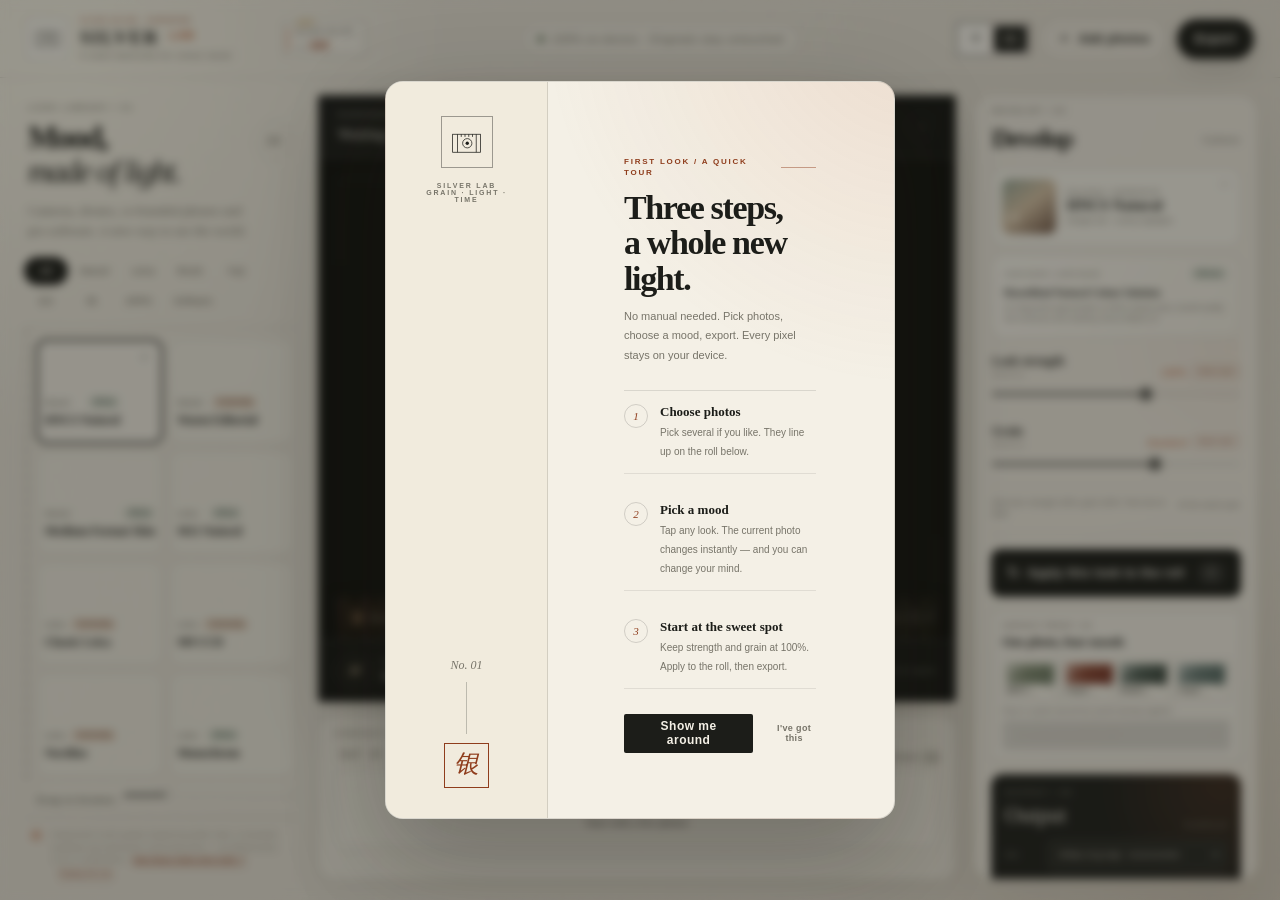
==== commit 7d36ce1e: "银盐调色台：胶片显影交互与手机进阶面板修复" ====
--- a/index.html
+++ b/index.html
@@ -62,9 +62,9 @@
       @keyframes boot-rule { 0% { transform: scaleX(0.15); } 60% { transform: scaleX(1); } 100% { transform: scaleX(1); } }
       @media (prefers-reduced-motion: reduce) { .boot-veil-rule { animation: none; } }
     </style>
-    <script src="theme-boot.js?v=20261029c"></script>
+    <script src="theme-boot.js?v=20261029e"></script>
     <!-- One packed theme file: a single request for base + polish + guide styles. -->
-    <link rel="stylesheet" href="theme.min.css?v=20261029c" />
+    <link rel="stylesheet" href="theme.min.css?v=20261029e" />
   </head>
   <body class="booting">
     <noscript><style>body.booting .app-shell { opacity: 1; visibility: visible; } .boot-veil { display: none; }</style></noscript>
@@ -333,7 +333,7 @@
               </button>
             </div>
 
-            <details class="stage-tweak" aria-label="微调当前风格" open>
+            <details class="stage-tweak" aria-label="微调当前风格">
               <div class="stage-tweak-title">
                 <summary><span class="eyebrow" data-i18n="tweak.eyebrow">TWEAK / 微调</span></summary>
                 <span data-i18n="tweak.copy">推荐值 100 / 100，一般不用动。</span>
@@ -602,7 +602,7 @@
       <div class="noscript">这个调色台需要启用 JavaScript。 / This darkroom needs JavaScript enabled.</div>
     </noscript>
 
-    <script src="i18n.js?v=20261029c" defer></script>
+    <script src="i18n.js?v=20261029e" defer></script>
     <script>
       // After first paint, quietly pull the big HEIC decoder so the first
       // iPhone photo never waits on a 1.3 MB download.
@@ -619,7 +619,7 @@
       });
     </script>
     <!-- The app shell is what makes the darkroom usable: fetch it first. -->
-    <script src="app.min.js?v=20261029c" defer fetchpriority="high"></script>
+    <script src="app.min.js?v=20261029e" defer fetchpriority="high"></script>
     <script>
       // Never leave the curtain or the look shelf dead because one request failed.
       window.setTimeout(() => {
@@ -635,7 +635,7 @@
         if (!window.__silverAppFallback) {
           window.__silverAppFallback = true;
           const fallback = document.createElement("script");
-          fallback.src = "app.js?v=20261029c";
+          fallback.src = "app.js?v=20261029e";
           fallback.defer = true;
           document.head.append(fallback);
         }
--- a/theme.min.css
+++ b/theme.min.css
@@ -1 +1 @@
-:root{--paper:#e9e4d8;--paper-light:#f4f0e6;--paper-deep:#ded7c8;--ink:#1c1d19;--ink-soft:#34342f;--muted:#777469;--muted-light:#9c978a;--accent:#ba5b2e;--accent-deep:#8f3d1c;--moss:#596453;--line:rgba(28,29,25,0.14);--line-light:rgba(255,255,255,0.12);--dark:#171815;--dark-soft:#20211d;--serif:"Songti SC","STSong","Noto Serif CJK SC","Source Han Serif SC","Times New Roman",serif;--display:"Bodoni 72","Didot","Songti SC","STSong",serif;--sans:"Avenir Next","Futura","PingFang SC","Hiragino Sans GB","Microsoft YaHei",sans-serif;--shadow:0 22px 70px rgba(45,41,31,0.12)} *{box-sizing:border-box} html{color-scheme:light} body{margin:0;min-width:320px;min-height:100vh;overflow:hidden;color:var(--ink);background-color:var(--paper);background-image:radial-gradient(circle at 5% 6%,rgba(255,251,237,0.86),transparent 26%),radial-gradient(circle at 95% 100%,rgba(119,90,57,0.13),transparent 28%),linear-gradient(118deg,#ece7dc 0%,var(--paper) 48%,#e6e0d3 100%);font-family:var(--sans);-webkit-font-smoothing:antialiased;text-rendering:optimizeLegibility} button,input,select{font:inherit} button{color:inherit} button,select,input[type="range"]{-webkit-tap-highlight-color:transparent} button:focus-visible,select:focus-visible,input:focus-visible{outline:2px solid var(--accent);outline-offset:3px} button:disabled{cursor:not-allowed;opacity:0.42} [hidden]{display:none!important} .page-grain{position:fixed;inset:0;z-index:0;pointer-events:none;opacity:0.2;background-image:url("data:image/svg+xml,%3Csvg viewBox='0 0 180 180' xmlns='http://www.w3.org/2000/svg'%3E%3Cfilter id='n'%3E%3CfeTurbulence type='fractalNoise' baseFrequency='.86' numOctaves='3' stitchTiles='stitch'/%3E%3C/filter%3E%3Crect width='100%25' height='100%25' filter='url(%23n)' opacity='.22'/%3E%3C/svg%3E");mix-blend-mode:multiply} .app-shell{position:relative;z-index:1;display:flex;height:100vh;min-height:0;flex-direction:column;overflow:hidden} .topbar{position:relative;z-index:20;display:flex;height:78px;flex:0 0 78px;align-items:center;gap:24px;padding:0 26px;border-bottom:1px solid var(--line)} .brand{display:inline-flex;min-width:242px;align-items:center;gap:12px;color:var(--ink);text-decoration:none} .brand-mark{display:grid;width:42px;height:42px;place-items:center;border:1px solid rgba(28,29,25,0.22);border-radius:50%} .brand-mark svg{width:30px;height:30px} .brand-copy{display:flex;flex-direction:column;line-height:1} .brand-name{font-family:var(--serif);font-size:23px;font-weight:700;letter-spacing:0.05em} .brand-name i{margin-left:4px;color:var(--accent);font-family:var(--sans);font-size:10px;font-style:normal;font-weight:700;letter-spacing:0.16em;vertical-align:5px} .brand-subtitle{margin-top:5px;color:var(--muted);font-size:9px;font-weight:600;letter-spacing:0.22em} .privacy-pill{display:inline-flex;align-items:center;gap:8px;margin-inline:auto;padding:8px 13px;border:1px solid rgba(28,29,25,0.11);border-radius:999px;color:var(--muted);background:rgba(255,252,244,0.34);font-size:11px;letter-spacing:0.05em} .privacy-dot{width:6px;height:6px;border-radius:50%;background:#64765d;box-shadow:0 0 0 3px rgba(100,118,93,0.12)} .top-actions{display:flex;align-items:center;gap:9px} .button{display:inline-flex;min-height:40px;align-items:center;justify-content:center;gap:8px;padding:0 17px;border:1px solid transparent;border-radius:999px;background:transparent;font-size:12px;font-weight:650;letter-spacing:0.04em;cursor:pointer;transition:transform 180ms ease,background 180ms ease,border-color 180ms ease,color 180ms ease,box-shadow 180ms ease} .button:hover:not(:disabled){transform:translateY(-1px)} .button:active:not(:disabled){transform:translateY(0)} .button-quiet{border-color:var(--line);background:rgba(255,252,244,0.25)} .button-quiet:hover{background:rgba(255,252,244,0.65)} .button-ink{color:#f4f0e6;background:var(--ink);box-shadow:0 8px 24px rgba(28,29,25,0.16)} .button-ink:hover{background:#2a2b26} .button-accent{color:#fff9ed;background:var(--accent);box-shadow:0 12px 26px rgba(143,61,28,0.21)} .button-accent:hover{background:var(--accent-deep)} .button-large{min-height:51px;padding-inline:26px;font-size:13px} .workspace{display:grid;min-height:0;flex:1;grid-template-columns:278px minmax(480px,1fr) 284px;gap:18px;overflow:hidden;padding:17px 22px 20px} .library-panel,.controls-panel,.studio{min-width:0;min-height:0} .library-panel{display:flex;flex-direction:column;padding:8px 4px 0 2px} .panel-intro{padding:0 4px 16px} .eyebrow{display:block;margin:0 0 8px;color:var(--muted);font-family:var(--sans);font-size:8px;font-weight:700;letter-spacing:0.22em;line-height:1.3;text-transform:uppercase} .intro-line{display:flex;align-items:flex-start;justify-content:space-between;gap:18px} .intro-line h1{margin:0;font-family:var(--serif);font-size:clamp(32px,2.4vw,42px);font-weight:600;letter-spacing:-0.07em;line-height:1.06} .look-total{display:grid;width:39px;height:39px;flex:0 0 39px;place-items:center;border:1px solid var(--line);border-radius:50%;color:var(--muted);font-family:var(--display);font-size:16px;font-style:italic} .panel-desc{max-width:230px;margin:12px 0 0;color:var(--muted);font-family:var(--serif);font-size:12px;line-height:1.7} .brand-tabs{display:flex;flex-wrap:wrap;gap:4px;padding:0 0 12px;border-bottom:1px solid var(--line)} .brand-tab{min-width:44px;height:28px;padding:0 10px;border:0;border-radius:999px;color:var(--muted);background:transparent;font-size:10px;font-weight:650;letter-spacing:0.04em;cursor:pointer;transition:color 160ms ease,background 160ms ease} .brand-tab:hover{color:var(--ink);background:rgba(255,252,244,0.42)} .brand-tab.active{color:var(--paper-light);background:var(--ink)} .preset-grid{display:grid;min-height:0;flex:1;grid-template-columns:repeat(2,minmax(0,1fr));grid-auto-rows:max-content;align-content:start;gap:8px;overflow-x:hidden;overflow-y:auto;overscroll-behavior:contain;padding:12px 2px 8px;scroll-behavior:auto;scroll-padding-block:10px;cursor:grab;touch-action:pan-y;-webkit-user-select:none;user-select:none;scrollbar-color:rgba(28,29,25,0.25) transparent;scrollbar-width:thin} .look-reel{position:relative;display:flex;min-height:0;flex:1;flex-direction:column;padding-left:11px} .look-reel::before{position:absolute;top:3px;bottom:31px;left:0;width:5px;background:repeating-linear-gradient( to bottom,rgba(28,29,25,0.3) 0 5px,transparent 5px 13px );content:"";opacity:0.55;pointer-events:none;transform:translateY(calc(var(--reel-scroll,0px) * -0.35))} @keyframes reel-advance{to{transform:translateY(calc(var(--reel-scroll,0px) * -0.35 - 26px))} } .look-reel.is-winding::before{animation:reel-advance 46ms linear} .look-reel .preset-grid{scrollbar-width:none} .look-reel .preset-grid::-webkit-scrollbar{display:none} .preset-grid.is-grabbing,.preset-grid.is-grabbing .preset-card{cursor:grabbing} .preset-grid.is-dragging-now .preset-card{border-color:rgba(28,29,25,0.1);background:rgba(247,243,233,0.45);box-shadow:none;transform:none} .preset-grid.is-dragging-now .preset-card.active{border-color:var(--ink);background:var(--paper-light);box-shadow:0 0 0 1px var(--ink)} .preset-grid.is-grabbing .preset-card{transition:none} .preset-grid.is-grabbing .preset-card:hover{transform:none;box-shadow:none} .shelf-scroll{display:flex;flex:0 0 auto;align-items:center;gap:9px;margin:1px 2px 10px;color:#6f7064;font-size:9px;font-weight:600;letter-spacing:0.1em;line-height:1.4;cursor:grab;touch-action:pan-x;user-select:none;-webkit-user-select:none} .preset-grid.is-grabbing,.shelf-scroll.is-grabbing{cursor:grabbing} .preset-grid.is-grabbing .preset-card:hover{background:rgba(247,243,233,0.45);box-shadow:none;transform:none} .preset-grid.is-grabbing .preset-swatch::before,.preset-grid.is-grabbing .preset-swatch::after,.preset-grid.is-grabbing .preset-card .preset-swatch{animation:none!important;transition:none!important} .preset-grid.is-grabbing .preset-card.active:hover{background:var(--paper-light);box-shadow:0 0 0 1px var(--ink)} .shelf-scroll-label{white-space:nowrap} .shelf-scroll-track{position:relative;height:14px;flex:1;min-width:0;border-top:1px solid rgba(28,29,25,0.13);overflow:hidden} .shelf-scroll-track::before,.shelf-scroll-track::after{position:absolute;top:-4px;width:1px;height:7px;background:rgba(28,29,25,0.24);content:""} .shelf-scroll-track::before{left:0} .shelf-scroll-track::after{right:0} .shelf-scroll-track i{position:absolute;top:-3px;left:0;width:34%;height:5px;background:var(--ink);pointer-events:none;transition:width 120ms linear,transform 120ms linear} .app-shell{transition:opacity 320ms ease} body.booting .boot-veil{visibility:visible;opacity:1} body:not(.booting) .boot-veil{visibility:hidden;opacity:0;pointer-events:none} body:not(.booting) .app-shell{opacity:1} .stage-add-photo,.stage-strip,.stage-photo-actions{display:none} @media (min-width:791px){.stage-strip{display:flex;height:62px;flex:0 0 62px;align-items:center;gap:6px;overflow-x:auto;overflow-y:hidden;padding:7px 12px;border-top:1px solid rgba(255,255,255,0.07);background:linear-gradient(180deg,#1a1a15,#151610);scrollbar-width:thin;scrollbar-color:rgba(232,225,208,0.28) transparent} .stage-strip::-webkit-scrollbar{height:3px} .stage-strip::-webkit-scrollbar-thumb{background:rgba(232,225,208,0.28)} .strip-chip{position:relative;display:block;width:46px;height:46px;flex:0 0 46px;padding:2px;overflow:hidden;border:1px solid transparent;border-radius:2px;background:#22231d;cursor:pointer} .strip-chip img{display:block;width:100%;height:100%;object-fit:cover} .strip-chip span{position:absolute;right:3px;bottom:1px;color:rgba(255,252,242,0.9);font-family:var(--sans);font-size:7px;font-weight:700;text-shadow:0 1px 3px rgba(0,0,0,0.85)} .strip-chip.active{border-color:#efe8d7;box-shadow:0 0 0 1px #efe8d7} .strip-add{display:grid;width:46px;height:46px;flex:0 0 46px;place-content:center;justify-items:center;gap:1px;border:1px dashed rgba(232,225,208,0.28);border-radius:2px;color:#9c9789;background:transparent;font-family:var(--sans);cursor:pointer} .strip-add:hover,.strip-add:focus-visible,.strip-chip:focus-visible{border-color:rgba(232,225,208,0.62);color:#efe8d7} .strip-add span{font-size:16px;line-height:1} .strip-add small{font-size:7px;font-weight:600;letter-spacing:0.04em} } .shelf-scroll.is-grabbing,.shelf-scroll.is-grabbing~.shelf-scroll{cursor:grabbing} .preset-grid::-webkit-scrollbar,.filmstrip::-webkit-scrollbar,.controls-panel::-webkit-scrollbar{width:5px;height:5px} .preset-grid::-webkit-scrollbar-thumb,.filmstrip::-webkit-scrollbar-thumb,.controls-panel::-webkit-scrollbar-thumb{border-radius:999px;background:rgba(28,29,25,0.22)} .preset-grid::-webkit-scrollbar{width:7px} .preset-grid::-webkit-scrollbar-thumb{border:2px solid transparent;border-radius:999px;background:rgba(28,29,25,0.42);background-clip:padding-box} .preset-card{position:relative;display:flex;min-height:103px;min-width:0;flex:0 0 auto;flex-direction:column;padding:0;overflow:hidden;border:1px solid rgba(28,29,25,0.1);border-radius:10px;background:rgba(247,243,233,0.45);text-align:left;cursor:pointer;transition:transform 180ms ease,border-color 180ms ease,background 180ms ease,box-shadow 180ms ease} .preset-card:hover{z-index:2;border-color:rgba(28,29,25,0.3);background:rgba(252,249,240,0.85);box-shadow:0 12px 30px rgba(49,42,30,0.08);transform:translateY(-2px)} .preset-card.active{border-color:var(--ink);background:var(--paper-light);box-shadow:0 0 0 1px var(--ink)} .preset-swatch{position:relative;height:47px;flex:0 0 47px;overflow:hidden;background:var(--swatch)} .preset-swatch::before{position:absolute;inset:0;background:linear-gradient(110deg,rgba(255,255,255,0.25),transparent 34%),radial-gradient(circle at 74% 22%,rgba(255,248,220,0.54),transparent 26%);content:"";mix-blend-mode:screen} .preset-swatch::after{position:absolute;inset:0;opacity:0.16;background-image:url("data:image/svg+xml,%3Csvg viewBox='0 0 80 80' xmlns='http://www.w3.org/2000/svg'%3E%3Cfilter id='n'%3E%3CfeTurbulence type='fractalNoise' baseFrequency='1.1' numOctaves='2'/%3E%3C/filter%3E%3Crect width='100%25' height='100%25' filter='url(%23n)'/%3E%3C/svg%3E");content:""} .swatch-letter{position:absolute;z-index:1;top:9px;left:10px;color:rgba(255,252,242,0.9);font-family:var(--display);font-size:18px;font-style:italic;line-height:1;text-shadow:0 1px 5px rgba(30,26,20,0.22)} .swatch-number{position:absolute;z-index:1;right:8px;bottom:6px;color:rgba(255,252,242,0.62);font-size:7px;font-weight:700;letter-spacing:0.12em} .preset-copy{display:flex;min-width:0;flex:0 0 auto;flex-direction:column;gap:4px;padding:8px 9px 10px} .preset-meta{display:flex;min-height:16px;min-width:0;align-items:center;justify-content:space-between;gap:6px} .preset-brand{overflow:hidden;color:var(--muted);font-size:8px;font-weight:700;letter-spacing:0.09em;text-overflow:ellipsis;white-space:nowrap} .preset-basis{flex:0 0 auto;padding:3px 5px;border-radius:999px;font-size:7px;font-weight:800;letter-spacing:0.04em;line-height:1} .preset-basis.is-official,.look-basis-badge.is-official{color:#405147;background:rgba(110,140,119,0.17)} .preset-basis.is-community,.look-basis-badge.is-community{color:#72452d;background:rgba(176,103,56,0.15)} .preset-name{overflow:hidden;font-family:var(--serif);font-size:14px;font-weight:650;letter-spacing:-0.02em;line-height:1.3;padding-bottom:1px;text-overflow:ellipsis;white-space:nowrap} .preset-check{position:absolute;top:7px;right:7px;display:grid;width:17px;height:17px;place-items:center;border-radius:50%;color:var(--ink);background:var(--paper-light);font-size:9px;opacity:0;transform:scale(0.6);transition:opacity 150ms ease,transform 150ms ease} .preset-card.active .preset-check{opacity:1;transform:scale(1)} .library-foot{display:flex;align-items:flex-start;gap:8px;padding:11px 6px 0;border-top:1px solid var(--line)} .library-foot-mark{color:var(--accent);font-family:var(--serif);font-size:15px;line-height:1} .library-foot p{margin:0;color:var(--muted-light);font-size:8px;line-height:1.55} .basis-link{display:inline-block;margin-left:3px;color:var(--accent-deep);font-weight:700;text-decoration-thickness:1px;text-underline-offset:2px} .basis-link:hover{color:var(--ink)} .studio{display:flex;flex-direction:column;gap:13px} @media (min-width:791px) and (max-height:860px){.studio{gap:0} .studio>.filmstrip-card{display:none} } .stage-card{display:flex;min-height:0;flex:1;flex-direction:column;overflow:hidden;border:1px solid rgba(255,255,255,0.06);border-radius:3px;color:#f1ede2;background:linear-gradient(135deg,rgba(255,255,255,0.025),transparent 34%),var(--dark);box-shadow:var(--shadow)} .stage-head{display:flex;min-height:62px;align-items:center;justify-content:space-between;gap:18px;padding:12px 19px;border-bottom:1px solid var(--line-light)} .stage-title{min-width:0} .stage-title .eyebrow{margin-bottom:5px;color:#898a80} .filename-row{display:flex;min-width:0;align-items:baseline;gap:10px} .filename-row strong{max-width:min(45vw,520px);overflow:hidden;font-family:var(--serif);font-size:15px;font-weight:500;letter-spacing:0.01em;text-overflow:ellipsis;white-space:nowrap} .file-dimension{color:#73746b;font-size:8px;letter-spacing:0.08em;white-space:nowrap} .stage-tools{display:flex;align-items:center;gap:8px} .stage-card .stage-tools .stage-add-photo{box-sizing:border-box;display:inline-flex;height:30px;align-items:center;gap:5px;padding:0 10px;border:1px solid rgba(255,255,255,0.18);border-radius:2px;color:#e7e1d1;background:rgba(255,255,255,0.05);font-family:var(--sans);font-size:9.5px;font-weight:650;letter-spacing:0.05em;white-space:nowrap;cursor:pointer} .stage-card .stage-tools .stage-add-photo svg{width:12px;height:12px;flex:0 0 12px;fill:none;stroke:currentColor;stroke-linecap:round;stroke-width:1.6} .stage-card .stage-tools .stage-add-photo:hover{border-color:rgba(231,224,207,0.6);color:#fffaf0;background:rgba(255,255,255,0.1)} .icon-button{display:grid;width:30px;height:30px;place-items:center;border:1px solid rgba(255,255,255,0.12);border-radius:50%;color:#d9d5ca;background:transparent;cursor:pointer;transition:border-color 160ms ease,background 160ms ease} .icon-button:hover:not(:disabled){border-color:rgba(255,255,255,0.34);background:rgba(255,255,255,0.06)} .icon-button svg{width:15px;height:15px;fill:none;stroke:currentColor;stroke-linecap:round;stroke-linejoin:round;stroke-width:1.5} .photo-counter{min-width:52px;color:#94958b;font-family:var(--display);font-size:11px;font-style:italic;text-align:center;letter-spacing:0.07em} .stage{position:relative;display:flex;min-height:0;flex:1;align-items:center;justify-content:center;overflow:hidden;padding:18px;background:radial-gradient(circle at 50% 44%,rgba(255,255,255,0.045),transparent 42%),linear-gradient(rgba(255,255,255,0.018) 1px,transparent 1px),linear-gradient(90deg,rgba(255,255,255,0.018) 1px,transparent 1px),#12130f;background-size:auto,26px 26px,26px 26px,auto} @media (min-width:791px){.stage{flex-direction:column;justify-content:flex-start;gap:0;padding:20px 18px 0} .stage>.empty-state{flex:1 1 auto} .stage>.preview-wrap{flex:0 0 auto} .stage>.stage-desk{flex:0 0 auto} .stage>.stage-desk{align-self:stretch;width:auto;margin:0} .stage>.preview-wrap{max-height:calc(100% - 42px);margin-top:auto} .stage:has(.stage-strip){gap:8px;padding-bottom:12px} .stage:has(.stage-strip)>.preview-wrap{max-height:calc(100% - 42px - 74px);margin-bottom:4px} } .stage::before,.stage::after{position:absolute;z-index:0;width:82px;height:82px;border-color:rgba(255,255,255,0.11);border-style:solid;content:"";pointer-events:none} .stage::before{top:19px;left:20px;border-width:1px 0 0 1px} .stage::after{right:20px;bottom:19px;border-width:0 1px 1px 0} .empty-state{position:relative;z-index:2;display:flex;max-width:430px;flex-direction:column;align-items:center;padding:4px 18px 8px;text-align:center} .empty-state .eyebrow{margin-top:16px;margin-bottom:8px;color:#808178} .empty-state h2{margin:0;font-family:var(--serif);font-size:clamp(27px,3vw,39px);font-weight:500;letter-spacing:-0.055em} .empty-copy{margin:10px 0 20px;color:#92938a;font-family:var(--serif);font-size:12px;line-height:1.65} .empty-visual{position:relative;width:152px;height:102px} .empty-frame{position:absolute;top:12px;left:32px;width:91px;height:75px;border:1px solid rgba(240,235,221,0.32);border-radius:6px;background:#22231e;box-shadow:0 18px 40px rgba(0,0,0,0.28)} .frame-back{transform:rotate(-13deg) translate(-10px,4px);opacity:0.38} .frame-mid{transform:rotate(9deg) translate(11px,-1px);opacity:0.56} .frame-front{display:flex;align-items:center;justify-content:center;overflow:hidden;background:radial-gradient(circle at 32% 30%,#b37848,transparent 25%),linear-gradient(145deg,#455952 0%,#242923 55%,#784523 100%);transform:rotate(-2deg)} .empty-frame::before,.empty-frame::after{position:absolute;top:3px;bottom:3px;width:4px;background:repeating-linear-gradient(to bottom,#12130f 0 4px,transparent 4px 7px);content:""} .empty-frame::before{left:3px} .empty-frame::after{right:3px} .empty-lens{position:relative;width:41px;height:41px;border:1px solid rgba(245,239,223,0.47);border-radius:50%;background:radial-gradient(circle at 38% 35%,rgba(221,239,228,0.55),transparent 10%),radial-gradient(circle,#202a27 0 26%,#44554c 27% 41%,#171813 42% 62%,#6f6551 63% 67%,#272822 68%);box-shadow:0 0 0 2px rgba(19,20,16,0.55)} .empty-light{position:absolute;top:9px;right:10px;width:7px;height:7px;border-radius:50%;background:#c06e3d;box-shadow:0 0 14px rgba(192,110,61,0.8)} .format-note{display:flex;gap:13px;margin-top:18px;color:#696b62;font-size:8px;letter-spacing:0.08em} .format-note span{display:inline-flex;align-items:center;gap:5px} .format-note span::before{width:3px;height:3px;border-radius:50%;background:#77796f;content:""} .preview-wrap{position:relative;z-index:2;flex:0 0 auto;overflow:hidden;border:1px solid rgba(255,255,255,0.12);background:#0d0e0b;box-shadow:0 28px 72px rgba(0,0,0,0.44),0 0 0 1px rgba(0,0,0,0.3);animation:image-in 520ms cubic-bezier(0.22,0.8,0.3,1) both} .preview-wrap canvas{display:block;width:100%;height:100%} .preview-zoom-layer{position:absolute;inset:0;transform-origin:50% 50%} .after-canvas{position:absolute;inset:0;clip-path:inset(0 calc(100% - var(--split,68%)) 0 0)} .preview-label{position:absolute;top:12px;z-index:4;padding:5px 8px;border:1px solid rgba(255,255,255,0.17);border-radius:999px;color:rgba(255,252,244,0.76);background:rgba(12,13,10,0.46);font-size:7px;font-weight:700;letter-spacing:0.14em;backdrop-filter:blur(8px)} .preview-label-before{left:12px} .preview-label-after{right:12px} .split-line{position:absolute;z-index:5;top:0;bottom:0;left:var(--split,68%);width:1px;pointer-events:none;background:rgba(255,250,237,0.84);box-shadow:0 0 0 1px rgba(16,16,12,0.16);transform:translateX(-0.5px)} .split-handle{position:absolute;top:50%;left:50%;display:grid;width:36px;height:36px;place-items:center;border:1px solid rgba(255,255,255,0.5);border-radius:50%;color:#f0ecdf;background:rgba(22,23,19,0.7);box-shadow:0 5px 18px rgba(0,0,0,0.25);backdrop-filter:blur(9px);transform:translate(-50%,-50%)} .split-handle svg{width:18px;height:18px;fill:none;stroke:currentColor;stroke-linecap:round;stroke-linejoin:round;stroke-width:1.35} .split-range{position:absolute;z-index:6;inset:0;width:100%;height:100%;margin:0;opacity:0;cursor:ew-resize} .preview-wrap.is-split-dragging,.preview-wrap.is-split-dragging .split-range,.preview-wrap.is-split-dragging .split-line{cursor:ew-resize} .preview-wrap[data-split-lock] .preview-zoom,.preview-wrap[data-split-lock] .preview-zoom-layer{pointer-events:auto} .preview-wrap[data-split-lock] .split-range{pointer-events:none} .corner-label{position:absolute;bottom:10px;z-index:4;color:rgba(255,255,255,0.4);font-size:6px;font-weight:700;letter-spacing:0.2em} .corner-label-left{left:12px} .corner-label-right{right:12px} .drop-cue{position:absolute;z-index:12;inset:16px;display:flex;flex-direction:column;align-items:center;justify-content:center;border:1px dashed rgba(238,227,207,0.55);border-radius:12px;color:#f4f0e4;background:rgba(18,19,15,0.86);opacity:0;pointer-events:none;backdrop-filter:blur(12px);transition:opacity 160ms ease} .drop-cue-icon{display:grid;width:48px;height:48px;place-items:center;margin-bottom:12px;border:1px solid rgba(255,255,255,0.24);border-radius:50%;color:#f4f0e4;font-size:23px;font-weight:300} .drop-cue strong{font-family:var(--serif);font-size:22px;font-weight:500} .drop-cue small{margin-top:7px;color:#92948a;font-size:9px} .stage-card.is-dragging .drop-cue{opacity:1} .stage-card.is-dragging{box-shadow:0 0 0 2px var(--accent),0 26px 75px rgba(40,30,18,0.22)} .stage-stamp{position:absolute;z-index:1;right:21px;bottom:18px;display:flex;align-items:center;gap:5px;color:rgba(255,255,255,0.14);font-size:6px;font-weight:700;letter-spacing:0.16em;pointer-events:none} .stage-stamp i{margin-left:5px;font-family:var(--display);font-size:8px;font-style:italic;letter-spacing:0.06em} .stage-foot{display:flex;min-height:62px;align-items:center;justify-content:space-between;gap:18px;padding:10px 19px;border-top:1px solid var(--line-light)} .active-look-readout{display:flex;min-width:0;align-items:center;gap:10px} .readout-seal{display:grid;width:34px;height:34px;flex:0 0 34px;place-items:center;border:1px solid rgba(255,255,255,0.18);border-radius:50%;color:#d9c4a7;font-family:var(--display);font-size:17px;font-style:italic} .active-look-readout div{display:flex;min-width:0;flex-direction:column;gap:3px} .readout-kicker{overflow:hidden;color:#7f8177;font-size:7px;font-weight:700;letter-spacing:0.13em;text-overflow:ellipsis;white-space:nowrap} .active-look-readout strong{overflow:hidden;color:#e4dfd3;font-family:var(--serif);font-size:13px;font-weight:500;text-overflow:ellipsis;white-space:nowrap} .stage-hint{display:flex;align-items:center;gap:8px;color:#71736a;font-family:var(--sans);font-size:9.5px;font-weight:500;letter-spacing:0.04em;white-space:nowrap} .hint-line{width:22px;height:1px;background:#61635a} .filmstrip-card{display:flex;height:165px;flex:0 0 165px;flex-direction:column;gap:8px;padding:13px 16px 11px;overflow:hidden;border:1px solid var(--line);border-radius:16px;background:rgba(245,241,231,0.52);box-shadow:0 10px 36px rgba(47,41,29,0.05)} .filmstrip-head{display:flex;flex:0 0 auto;align-items:flex-end;justify-content:space-between;gap:12px;margin-bottom:0} .filmstrip-head .eyebrow{margin-bottom:4px} .filmstrip-head h2{margin:0;font-family:var(--serif);font-size:17px;font-weight:600} .filmstrip-head h2 span{margin-left:5px;color:var(--muted);font-family:var(--display);font-size:12px;font-style:italic;font-weight:400} .text-button{display:inline-flex;align-items:center;gap:5px;padding:0;border:0;color:var(--muted);background:transparent;font-size:9px;font-weight:650;letter-spacing:0.04em;cursor:pointer;transition:color 160ms ease} .text-button:hover{color:var(--accent)} .filmstrip{display:flex;height:auto;min-height:0;flex:1;gap:9px;overflow-x:auto;overflow-y:hidden;padding:0 1px 4px;scroll-snap-type:x proximity} .filmstrip-empty{display:flex;width:100%;height:76px;flex-direction:column;align-items:center;justify-content:center;gap:3px;border:1px dashed rgba(28,29,25,0.19);border-radius:8px;color:var(--muted);background:rgba(255,252,244,0.22);font-size:8px;cursor:pointer} .filmstrip-empty strong{color:var(--ink-soft);font-family:var(--serif);font-size:11px;font-weight:500} .filmstrip-sprocket{width:56px;height:7px;margin-bottom:4px;background:repeating-linear-gradient(90deg,var(--muted) 0 4px,transparent 4px 8px);opacity:0.45} .film-item{position:relative;display:flex;width:86px;min-width:86px;height:90px;flex-direction:column;overflow:hidden;border:1px solid transparent;border-radius:7px;background:rgba(255,252,244,0.23);scroll-snap-align:start;cursor:pointer;transition:border-color 160ms ease,background 160ms ease,transform 160ms ease} .film-item:hover{border-color:rgba(28,29,25,0.24);transform:translateY(-1px)} .film-item.active{border-color:var(--ink);background:var(--paper-light);box-shadow:0 0 0 1px var(--ink)} .film-thumb-wrap{position:relative;height:62px;flex:0 0 62px;overflow:hidden;background:#272822} .film-thumb{display:block;width:100%;height:100%;object-fit:cover} .film-index{position:absolute;top:4px;left:4px;display:grid;min-width:17px;height:15px;place-items:center;padding:0 3px;border-radius:2px;color:rgba(255,255,255,0.9);background:rgba(15,16,12,0.56);font-size:6px;font-weight:700;letter-spacing:0.08em;backdrop-filter:blur(4px)} .film-remove{position:absolute;top:4px;right:4px;display:grid;width:16px;height:16px;place-items:center;padding:0;border:0;border-radius:50%;color:rgba(255,255,255,0.88);background:rgba(15,16,12,0.6);font-size:11px;line-height:1;opacity:0;cursor:pointer;backdrop-filter:blur(4px);transition:opacity 140ms ease} .film-item:hover .film-remove,.film-remove:focus-visible{opacity:1} .film-meta{display:flex;min-width:0;flex:1;flex-direction:column;justify-content:center;gap:1px;padding:4px 6px} .film-meta strong{overflow:hidden;font-size:8px;font-weight:650;line-height:1.3;text-overflow:ellipsis;white-space:nowrap} .film-meta span{overflow:hidden;color:var(--muted);font-size:6px;letter-spacing:0.03em;text-overflow:ellipsis;white-space:nowrap} .controls-panel{display:flex;flex-direction:column;gap:0;overflow-y:auto;overscroll-behavior:contain;padding:10px 16px 16px;border:1px solid rgba(28,29,25,0.11);border-radius:18px;background:rgba(246,242,232,0.68);box-shadow:0 18px 55px rgba(48,42,30,0.07);backdrop-filter:blur(8px)} .controls-intro{padding:0 1px 14px} .controls-heading-row{display:flex;align-items:center;justify-content:space-between;gap:12px} .controls-heading-row h2{margin:0;font-family:var(--serif);font-size:26px;font-weight:600;letter-spacing:-0.05em} .control-count{color:var(--muted);font-family:var(--display);font-size:11px;font-style:italic} .current-look-card{position:relative;display:flex;min-height:78px;align-items:center;gap:11px;padding:10px;overflow:hidden;border:1px solid var(--line);border-radius:12px;background:rgba(255,252,244,0.46)} .look-swatch{display:grid;width:54px;height:55px;flex:0 0 54px;place-items:end start;padding:6px;border-radius:8px;overflow:hidden;color:rgba(255,250,238,0.88);background:var(--swatch,linear-gradient(140deg,#a7b6ac,#7b5f4e));box-shadow:inset 0 0 0 1px rgba(255,255,255,0.13)} .look-swatch span{font-family:var(--display);font-size:17px;font-style:italic;text-shadow:0 1px 5px rgba(30,24,17,0.3)} .look-card-copy{display:flex;min-width:0;flex:1;flex-direction:column;gap:2px} .look-card-copy>span{overflow:hidden;color:var(--muted);font-size:6px;font-weight:700;letter-spacing:0.11em;text-overflow:ellipsis;white-space:nowrap} .look-card-copy strong{overflow:hidden;font-family:var(--serif);font-size:15px;font-weight:600;text-overflow:ellipsis;white-space:nowrap} .look-card-copy small{overflow:hidden;color:var(--muted);font-size:7px;text-overflow:ellipsis;white-space:nowrap} .look-card-index{position:absolute;top:8px;right:9px;color:rgba(28,29,25,0.18);font-family:var(--display);font-size:12px;font-style:italic} .look-basis-card{margin-top:9px;padding:11px 12px 12px;border:1px solid var(--line);border-radius:12px;background:linear-gradient(120deg,rgba(255,252,244,0.55),rgba(235,229,216,0.25)),rgba(255,252,244,0.22)} .look-basis-head{display:flex;align-items:center;justify-content:space-between;gap:10px;margin-bottom:7px} .look-basis-label{color:var(--muted);font-size:6px;font-weight:800;letter-spacing:0.12em} .look-basis-badge{padding:3px 6px;border-radius:999px;font-size:7px;font-weight:800;letter-spacing:0.04em} .look-basis-card strong{display:block;overflow:hidden;font-family:var(--serif);font-size:10px;font-weight:650;letter-spacing:0.01em;text-overflow:ellipsis;white-space:nowrap} .look-basis-card p{margin:5px 0 0;color:var(--muted);font-size:7px;line-height:1.55} .slider-section{padding:16px 1px 14px;border-bottom:1px solid var(--line)} .slider-row{display:flex;align-items:flex-end;justify-content:space-between;gap:12px} .slider-row-gap{margin-top:17px} .slider-row label{display:flex;flex-direction:column;gap:2px} .slider-row label span{font-family:var(--serif);font-size:12px;font-weight:600} .slider-row label small{color:var(--muted-light);font-size:7px} .slider-row output{color:var(--accent);font-family:var(--display);font-size:11px;font-style:italic} .range-control{--range-fill:100%;width:100%;height:18px;margin:7px 0 0;padding:0;border:0;outline:none;appearance:none;background:transparent;cursor:pointer} .range-control::-webkit-slider-runnable-track{height:2px;border-radius:999px;background:linear-gradient(to right,var(--ink) 0 var(--range-fill),rgba(28,29,25,0.16) var(--range-fill) 100%)} .range-control::-moz-range-track{height:2px;border-radius:999px;background:rgba(28,29,25,0.16)} .range-control::-moz-range-progress{height:2px;border-radius:999px;background:var(--ink)} .range-control::-webkit-slider-thumb{width:12px;height:12px;margin-top:-5px;border:2px solid var(--paper-light);border-radius:50%;appearance:none;background:var(--ink);box-shadow:0 0 0 1px var(--ink)} .range-control::-moz-range-thumb{width:9px;height:9px;border:2px solid var(--paper-light);border-radius:50%;background:var(--ink);box-shadow:0 0 0 1px var(--ink)} .range-control-dark::-webkit-slider-runnable-track{background:linear-gradient(to right,var(--accent) 0 var(--range-fill),rgba(255,255,255,0.12) var(--range-fill) 100%)} .range-control-dark::-moz-range-track{background:rgba(255,255,255,0.12)} .range-control-dark::-moz-range-progress{background:var(--accent)} .range-control-dark::-webkit-slider-thumb{border-color:var(--dark);background:var(--accent);box-shadow:0 0 0 1px var(--accent)} .range-control-dark::-moz-range-thumb{border-color:var(--dark);background:var(--accent);box-shadow:0 0 0 1px var(--accent)} .button-sync{width:100%;min-height:48px;justify-content:space-between;margin:14px 0;padding:0 15px;border-radius:9px;color:var(--paper-light);background:var(--ink)} .button-sync:hover:not(:disabled){background:#2e2f29;box-shadow:0 10px 24px rgba(28,29,25,0.13)} .button-sync>span{display:inline-flex;align-items:center;gap:7px} .button-sync i{font-size:16px;font-style:normal;font-weight:300} .button-sync em{display:grid;min-width:27px;height:22px;place-items:center;padding:0 6px;border-radius:999px;color:#d6d0c1;background:rgba(255,255,255,0.1);font-size:8px;font-style:normal} .four-look-card{padding:10px 10px 9px;border:1px solid rgba(28,29,25,0.2);border-radius:3px;background:rgba(255,252,244,0.3);box-shadow:inset 0 0 0 3px rgba(255,252,244,0.32)} .contact-proof-head .eyebrow{margin-bottom:4px;font-size:6.5px;letter-spacing:0.18em} .contact-proof-head h3{margin:0;font-family:var(--serif);font-size:13px;font-weight:600;letter-spacing:-0.02em} .four-brands{display:grid;margin:9px 0 8px;grid-template-columns:repeat(4,minmax(0,1fr))} .proof-frame{position:relative;display:flex;width:100%;min-width:0;flex-direction:column;gap:3px;margin:0;padding:4px 4px 3px;border:1px solid rgba(28,29,25,0.17);background:#faf6ea;box-shadow:1px 1px 0 rgba(28,29,25,0.08)} .proof-frame:nth-child(1){--tilt:0.6deg} .proof-frame:nth-child(2){--tilt:-0.4deg;margin-left:2px} .proof-frame:nth-child(3){--tilt:0.3deg;margin-left:-1px} .proof-frame:nth-child(4){--tilt:-0.6deg} .proof-window{display:block;height:20px;background-color:var(--proof-swatch,#777);background:linear-gradient(112deg,rgba(255,255,255,0.28),transparent 42%),var(--proof-color);background-position:center;background-size:cover} .four-brands.has-proof .proof-window{background-blend-mode:multiply,normal;background-position:center;background-size:auto,cover} .four-brands.has-proof .proof-window::after{position:absolute;content:none} .chip-h{--proof-color:linear-gradient(145deg,#9aa187,#65735d)} .chip-l{--proof-color:linear-gradient(145deg,#a05d45,#713024)} .chip-r{--proof-color:linear-gradient(145deg,#6c7d72,#343f36)} .chip-f{--proof-color:linear-gradient(145deg,#83948d,#4d615b)} .proof-letter{position:absolute;top:6px;left:6px;color:rgba(255,252,242,0.92);font-family:var(--display);font-size:11px;font-style:italic;line-height:1;text-shadow:0 1px 3px rgba(28,24,16,0.4)} .proof-name{display:-webkit-box;min-height:16px;max-width:calc(100% - 13px);overflow:hidden;color:var(--ink-soft);font-family:var(--serif);font-size:7.5px;font-weight:650;line-height:1.1;-webkit-box-orient:vertical;-webkit-line-clamp:2} .proof-frame b{position:absolute;top:25px;right:5px;z-index:1;padding-left:3px;color:rgba(28,29,25,0.48);background:#faf6ea;font-family:var(--sans);font-size:5px;font-weight:800;letter-spacing:0.08em} .proof-foot{display:flex;flex-direction:column;gap:6px} .proof-foot>span{color:var(--muted);font-size:7px;letter-spacing:0.03em} .proof-strip-button{position:relative;display:flex;min-height:30px;align-items:center;justify-content:space-between;gap:6px;padding:0 10px 0 15px;border:0;color:#f3eddf;background:var(--ink);font-family:var(--sans);font-size:8.5px;font-weight:650;letter-spacing:0.06em;cursor:pointer;transition:background 160ms ease} .four-look-card:has(.has-proof) .proof-strip-button{color:#fff7e8;background:linear-gradient(112deg,rgba(255,255,255,0.1),transparent 45%),var(--accent-deep)} .four-look-card:has(.has-proof) .proof-strip-button::after{position:absolute;inset:3px;border:1px solid rgba(255,248,232,0.24);content:"";pointer-events:none} .proof-arrow{font-size:11px;transition:transform 180ms ease} .proof-strip-button:hover:not(:disabled) .proof-arrow{transform:translate(2px,-2px)} .proof-strip-button:hover:not(:disabled){background:#30312a} .proof-strip-button:disabled{color:#a8a394;background:rgba(28,29,25,0.28)} .proof-sprockets{position:absolute;top:5px;bottom:5px;left:5px;display:flex;flex-direction:column;justify-content:space-between} .proof-sprockets i{width:3px;height:3px;background:rgba(255,252,242,0.46)} .export-card{margin-top:14px;padding:14px;border-radius:12px;color:#f0ebdf;background:radial-gradient(circle at 92% 4%,rgba(186,91,46,0.17),transparent 34%),#20211d} .export-heading{display:flex;align-items:flex-end;justify-content:space-between;gap:10px;margin-bottom:12px} .export-heading .eyebrow{margin-bottom:3px;color:#77796f} .export-heading h2{margin:0;font-family:var(--serif);font-size:22px;font-weight:500} .output-estimate{color:#7f8177;font-size:7px;text-align:right} .select-row{display:grid;grid-template-columns:36px 1fr;align-items:center;gap:7px;margin-top:8px} .select-row label{color:#85877c;font-size:7px} .select-row select{width:100%;height:30px;padding:0 22px 0 9px;border:1px solid rgba(255,255,255,0.12);border-radius:6px;color:#d7d2c6;background:linear-gradient(45deg,transparent 50%,#8a8c81 50%) calc(100% - 10px) 12px / 4px 4px no-repeat,linear-gradient(135deg,#8a8c81 50%,transparent 50%) calc(100% - 6px) 12px / 4px 4px no-repeat,#292a25;appearance:none;font-size:8px} .quality-row{margin-top:11px} .quality-row label{display:flex;align-items:center;justify-content:space-between;color:#85877c;font-size:7px} .quality-row output{color:#d9cdb9;font-family:var(--display);font-size:10px;font-style:italic} .quality-row .range-control{margin-top:3px} .button-export{width:100%;min-height:46px;justify-content:space-between;margin-top:13px;padding:0 10px 0 15px;border-radius:7px;color:#fff8eb;background:var(--accent);box-shadow:0 11px 24px rgba(0,0,0,0.24)} .button-export:hover:not(:disabled){background:#c86636} .export-button-count{display:grid;min-width:42px;height:26px;place-items:center;padding:0 7px;border-radius:999px;background:rgba(255,255,255,0.14);font-size:7px;font-weight:500} .export-one{width:100%;justify-content:center;margin-top:9px;color:#85877c;font-size:8px} .export-one:hover{color:#d8d2c4} .download-ready{display:flex;align-items:center;justify-content:space-between;gap:8px;margin-top:11px;padding-top:11px;border-top:1px solid rgba(255,255,255,0.1)} .download-ready>div{display:flex;min-width:0;flex-direction:column;gap:2px} .download-ready strong{font-family:var(--serif);font-size:10px;font-weight:500} .download-ready span{color:#7e8076;font-size:7px} .download-ready .button{min-height:30px;padding-inline:12px;border-radius:5px;font-size:8px} .toast-stack{position:fixed;z-index:100;right:22px;bottom:20px;display:flex;width:min(330px,calc(100vw - 40px));flex-direction:column;gap:8px;pointer-events:none} .toast{display:flex;align-items:flex-start;gap:9px;padding:12px 14px;border:1px solid rgba(255,255,255,0.1);border-radius:9px;color:#ede8db;background:rgba(27,28,24,0.94);box-shadow:0 15px 38px rgba(24,22,17,0.24);font-size:10px;line-height:1.5;backdrop-filter:blur(12px);animation:toast-in 320ms cubic-bezier(0.2,0.8,0.3,1) both} .toast::before{flex:0 0 auto;width:5px;height:5px;margin-top:5px;border-radius:50%;background:#d1a06e;content:""} .toast.error::before{background:#c96f53} .toast.good::before{background:#809476} .toast.is-out{animation:toast-out 240ms ease both} .processing-layer{position:fixed;z-index:200;inset:0;display:grid;place-items:center;padding:22px;background:rgba(20,20,17,0.65);backdrop-filter:blur(9px);animation:fade-in 180ms ease both} .processing-card{width:min(410px,100%);padding:29px 31px 24px;border:1px solid rgba(255,255,255,0.11);border-radius:17px;color:#f2ede1;background:radial-gradient(circle at 90% 0,rgba(186,91,46,0.17),transparent 38%),#1d1e1a;box-shadow:0 32px 90px rgba(0,0,0,0.4)} .processing-reel{position:relative;display:flex;width:144px;height:52px;align-items:center;justify-content:space-around;margin-bottom:22px;padding:4px 9px;border:1px solid rgba(255,255,255,0.23);border-radius:5px} .processing-reel span{width:6px;height:6px;border-radius:50%;background:#6e7066;animation:reel-pulse 1.2s ease-in-out infinite} .processing-reel span:nth-child(2){animation-delay:80ms} .processing-reel span:nth-child(3){animation-delay:160ms} .processing-reel span:nth-child(4){animation-delay:240ms} .processing-reel span:nth-child(5){animation-delay:320ms} .processing-reel span:nth-child(6){animation-delay:400ms} .processing-reel i{position:absolute;top:-5px;right:-5px;width:12px;height:12px;border:2px solid #1d1e1a;border-radius:50%;background:var(--accent)} .processing-card .eyebrow{color:#7f8177} .processing-card h2{margin:0;font-family:var(--serif);font-size:29px;font-weight:500;letter-spacing:-0.045em} .processing-card>p:not(.eyebrow){margin:8px 0 20px;color:#92948a;font-size:9px;line-height:1.55} .progress-track{height:2px;overflow:hidden;border-radius:999px;background:rgba(255,255,255,0.11)} .progress-track span{display:block;width:0;height:100%;border-radius:inherit;background:linear-gradient(90deg,#b25a31,#dda475);transition:width 220ms ease} .progress-meta{display:flex;align-items:center;justify-content:space-between;margin-top:9px;color:#808278;font-family:var(--display);font-size:10px;font-style:italic} .processing-card .text-button{color:#8e9085;font-size:8px} .processing-card .text-button:hover{color:#ddd7c9} .noscript{position:fixed;z-index:999;inset:0;display:grid;place-items:center;color:var(--paper-light);background:var(--dark);font-family:var(--serif);font-size:24px} .reveal{animation:reveal-up 600ms cubic-bezier(0.2,0.76,0.3,1) both} .reveal-1{animation-delay:30ms} .reveal-2{animation-delay:100ms} .reveal-3{animation-delay:170ms} .reveal-4{animation-delay:240ms} @keyframes reveal-up{from{opacity:0;transform:translateY(10px)} to{opacity:1;transform:translateY(0)} } @keyframes image-in{from{opacity:0;transform:scale(0.985)} to{opacity:1;transform:scale(1)} } @keyframes toast-in{from{opacity:0;transform:translateY(8px) scale(0.98)} to{opacity:1;transform:translateY(0) scale(1)} } @keyframes toast-out{to{opacity:0;transform:translateY(5px)} } @keyframes fade-in{from{opacity:0} } @keyframes reel-pulse{0%,100%{background:#66685e} 50%{background:#d99a69} } @media (max-width:1240px){.workspace{grid-template-columns:258px minmax(430px,1fr) 268px;gap:14px;padding-inline:17px} .topbar{padding-inline:20px} .brand{min-width:225px} .controls-panel{padding-inline:14px} } @media (max-width:1060px){body{overflow:auto} .app-shell{height:auto;min-height:100vh;overflow:visible} .workspace{grid-template-areas:"studio controls" "library library";grid-template-columns:minmax(0,1fr) 290px;grid-template-rows:minmax(650px,calc(100vh - 112px)) auto;min-height:auto;overflow:visible} .studio{grid-area:studio} .library-panel{grid-area:library;padding-top:20px} .controls-panel{grid-area:controls} .preset-grid{grid-template-columns:repeat(4,minmax(0,1fr));overflow:visible} .preset-swatch{height:76px} .library-foot{margin-bottom:10px} .privacy-pill{margin-inline:auto 0} } @media (max-width:790px){body{overflow:auto} .topbar{height:auto;min-height:68px;flex-wrap:wrap;gap:12px;padding:12px 16px} .brand{min-width:0;flex:1} .brand-subtitle{display:none} .privacy-pill{display:none} .top-actions{margin-left:auto} .top-actions .button{min-height:36px;padding-inline:13px} .workspace{display:flex;flex-direction:column;gap:14px;padding:12px} .studio{display:flex;order:1;min-height:610px} .library-panel{order:2;padding:8px 2px} .controls-panel{order:3;overflow:visible} .stage-card{min-height:460px} .stage{padding:12px} .stage-hint{display:none} .filmstrip-card{height:165px;flex-basis:165px} .preset-grid{grid-template-columns:repeat(2,minmax(0,1fr));max-height:none;overflow:visible} .preset-swatch{height:54px;flex-basis:54px} .controls-panel{display:grid;grid-template-columns:repeat(2,minmax(0,1fr));gap:12px} .controls-intro,.current-look-card,.look-basis-card,.slider-section,.button-sync{grid-column:span 2} .button-sync{margin:0} .four-look-card,.export-card{margin-top:0} .export-card{min-width:0} .toast-stack{top:76px;right:12px;bottom:auto;width:min(330px,calc(100vw - 24px))} .toast{padding:9px 12px;font-size:9.5px} } @media (max-width:560px){.topbar{padding-inline:14px} .brand-mark{width:37px;height:37px} .brand-name{font-size:20px} .button-quiet{display:none} .workspace{padding:10px} .stage-card{border-radius:14px} .stage-head{min-height:57px;padding-inline:14px} .filename-row strong{max-width:45vw;font-size:13px} .file-dimension{display:none} .stage{min-height:340px} .empty-state{padding-inline:0} .empty-state h2{font-size:27px} .format-note{gap:8px} .stage-foot{padding-inline:14px} .stage-stamp{display:none} .filmstrip-card{padding-inline:12px} .controls-panel{display:flex;padding:15px} .controls-intro{padding-bottom:12px} .four-look-card{margin-top:14px} .export-card{margin-top:14px} .brand-tabs{gap:2px} .brand-tab{padding-inline:8px} .preview-label{top:8px} .preview-label-before{left:8px} .preview-label-after{right:8px} .processing-card{padding:24px 22px 20px} } @media (prefers-reduced-motion:reduce){*,*::before,*::after{scroll-behavior:auto!important;animation-duration:0.01ms!important;animation-iteration-count:1!important;transition-duration:0.01ms!important} } .brand-copy::before{display:block;margin-bottom:5px;color:var(--accent-deep);font-family:var(--sans);font-size:5.5px;font-weight:700;letter-spacing:0.24em;line-height:1;content:"SILVER HALIDE · DARKROOM"} .button,.icon-button,.lang-option{-webkit-tap-highlight-color:transparent} .button::after,.lang-option::after{position:absolute;inset:-4px;border:1px solid transparent;border-radius:inherit;pointer-events:none;content:""} .button{position:relative} .button:active:not(:disabled),.icon-button:active:not(:disabled){transform:translateY(1px) scale(0.975)} .lang-option.is-active::after{border-color:rgba(186,91,46,0.22);animation:lever-settle 260ms ease both} @keyframes lever-settle{from{opacity:0;transform:scale(1.12)} to{opacity:1;transform:none} } .stage-desk{position:relative;display:flex;height:42px;flex:0 0 auto;align-items:stretch;gap:0;margin:0 18px 14px;isolation:isolate;border:1px solid rgba(250,245,232,0.09);border-radius:3px;color:#cfc9bb;background:repeating-linear-gradient( 90deg,transparent 0 13px,rgba(9,9,7,0.92) 13px 20px ) top / 100% 6px no-repeat,repeating-linear-gradient( 90deg,transparent 0 13px,rgba(9,9,7,0.92) 13px 20px ) bottom / 100% 6px no-repeat,linear-gradient(180deg,#26241d 0%,#1d1c17 46%,#171611 100%);box-shadow:inset 0 0 0 1px rgba(0,0,0,0.4),inset 0 8px 18px rgba(0,0,0,0.34),0 12px 30px rgba(0,0,0,0.26)} .stage-desk::before{position:absolute;z-index:0;inset:0;border-radius:inherit;opacity:0.5;background:radial-gradient( 120% 220% at 12% 40%,rgba(186,91,46,0.16),transparent 46% ),radial-gradient( 90% 180% at 86% 62%,rgba(120,108,74,0.14),transparent 52% );content:"";pointer-events:none} .desk-button.desk-fit svg{width:15px;height:15px;stroke-width:1.25} .stage-desk-title{position:relative;z-index:2;display:flex;flex:0 0 auto;align-items:center;gap:8px;padding:0 13px 0 15px;border-right:1px solid rgba(250,245,232,0.07);color:#8d8677;font-family:var(--sans);font-size:8px;font-weight:700;letter-spacing:0.2em;white-space:nowrap} .stage-desk-title i{position:relative;width:9px;height:12px;flex:0 0 auto;border:1px solid rgba(232,176,131,0.5);background:rgba(232,176,131,0.08)} .stage-desk-title i::after{position:absolute;top:50%;left:50%;width:3px;height:3px;background:#e8b083;content:"";transform:translate(-50%,-50%)} .zoom-rocker{position:relative;z-index:2;display:flex;flex:0 0 auto;align-items:center;gap:6px;padding:0 12px} .zoom-rocker::before{position:absolute;z-index:0;inset:7px 7px;border-radius:2px;background:linear-gradient( 180deg,rgba(0,0,0,0.34),rgba(0,0,0,0.12) 42%,rgba(0,0,0,0.3) );box-shadow:inset 0 1px 2px rgba(0,0,0,0.55),inset 0 -1px 0 rgba(250,245,232,0.05);content:"";pointer-events:none} .desk-button{position:relative;z-index:1;display:grid;width:25px;height:25px;flex:0 0 auto;place-items:center;padding:0;border:1px solid rgba(250,245,232,0.14);border-radius:1px;color:#cfc9bb;background:linear-gradient(180deg,#34322a 0%,#23221c 100%);box-shadow:inset 0 1px 0 rgba(250,245,232,0.11),0 2px 4px rgba(0,0,0,0.42);font-family:var(--sans);font-size:11px;font-weight:650;letter-spacing:0.04em;cursor:pointer;transition:transform 130ms var(--ease-out),border-color 160ms ease,background 160ms ease,color 160ms ease,box-shadow 160ms ease} .desk-button svg{width:12px;height:12px;fill:none;stroke:currentColor;stroke-linecap:round;stroke-linejoin:round;stroke-width:1.5;pointer-events:none} .desk-button:hover:not(:disabled){border-color:rgba(232,176,131,0.4);color:#f0e6d4;background:linear-gradient(180deg,#403d33 0%,#2a2822 100%)} .desk-button:active:not(:disabled){border-color:rgba(232,176,131,0.55);background:linear-gradient(180deg,#1c1b16 0%,#262420 100%);box-shadow:inset 0 2px 5px rgba(0,0,0,0.7),0 0 0 rgba(0,0,0,0);transform:translateY(1px) scale(0.96)} .desk-button:disabled{border-color:rgba(250,245,232,0.06);color:#565246;box-shadow:none} .desk-button:focus-visible{outline:1px solid #e8b083;outline-offset:2px} .desk-fit{width:auto;min-width:96px;gap:7px;padding:0 12px;grid-auto-flow:column;font-size:11px;font-weight:650;letter-spacing:0.08em} .desk-fit output{color:#e8b083;font-family:var(--sans);font-size:10.5px;font-style:normal;font-weight:700;letter-spacing:0.05em;font-variant-numeric:tabular-nums;text-shadow:0 0 12px rgba(232,176,131,0.3)} .desk-fit.is-active{border-color:rgba(232,176,131,0.52);color:#f2d9bd;background:linear-gradient(180deg,#4a3a2a 0%,#2e261c 100%);box-shadow:inset 0 1px 0 rgba(232,176,131,0.2),0 0 14px rgba(186,91,46,0.16)} .stage-desk-meter{position:relative;z-index:2;display:flex;flex:1 1 auto;align-items:center;gap:2px;padding:0 12px;min-width:0} .stage-desk-meter i{height:2px;flex:1 1 0;min-width:1px;border-radius:1px;background:rgba(250,245,232,0.09);transition:background 200ms ease,box-shadow 200ms ease} .stage-desk-meter i:nth-child(-n + 3){background:rgba(232,176,131,0.22)} .stage-desk-meter i:nth-child(4),.stage-desk-meter i:nth-child(5){background:rgba(250,245,232,0.05)} .stage-desk-hint{position:relative;z-index:2;flex:0 0 auto;padding:0 14px 0 12px;border-left:1px solid rgba(250,245,232,0.07);color:#8a8474;font-family:var(--sans);font-size:8px;font-weight:550;letter-spacing:0.06em;white-space:nowrap} @media (min-width:1200px){.stage-desk{margin-inline:22px} .stage-desk-hint{margin-left:auto;padding-left:18px} } :root{--hand:#1c1d19;--ease-out:cubic-bezier(0.16,1,0.3,1);--ease-spring:cubic-bezier(0.34,1.56,0.64,1)} body{transition:background-color 420ms ease,color 300ms ease} .brand-copy::before{display:block;margin-bottom:5px;color:var(--accent-deep);font-family:var(--sans);font-size:5.5px;font-weight:700;letter-spacing:0.24em;line-height:1;content:"SILVER HALIDE · DARKROOM"} @media (max-width:1180px){.brand-copy::before{display:none} } .brand{transition:opacity 220ms ease} .brand-lockup{display:inline-flex;min-width:0;align-items:center;gap:7px} .brand-copy{position:relative;transition:opacity 220ms ease,transform 360ms var(--ease-out)} .brand-copy::after{position:absolute;bottom:-7px;left:1px;width:72px;height:6px;border-bottom:1.4px solid currentColor;border-radius:50%;content:"";opacity:0;transform:scaleX(0.3) rotate(-2deg);transform-origin:left center;transition:opacity 180ms ease,transform 420ms var(--ease-out)} .brand:hover .brand-copy::after{opacity:0.5;transform:scaleX(1) rotate(-2deg)} .brand:hover .brand-copy{transform:translateY(-1px) rotate(-0.8deg)} .brand-mark{border-radius:4px;background:rgba(255,253,247,0.55);box-shadow:inset 0 0 0 3px rgba(255,253,247,0.7);transition:background-color 260ms ease,transform 420ms var(--ease-out)} .brand:hover .brand-mark{background:#fffdf7;transform:translateY(-1px)} .brand-mark svg{width:27px;height:27px} .film-box-tag{position:relative;display:inline-flex;flex:0 0 auto;flex-direction:column;gap:5px;align-self:center;margin-left:-10px;padding:6px 10px 5px 12px;border:1px solid rgba(28,29,25,0.23);color:rgba(28,29,25,0.62);background:rgba(255,252,244,0.38);font-family:var(--sans);letter-spacing:0.13em;line-height:1;transform:rotate(-1.2deg)} .film-box-tag::before{position:absolute;top:-4px;left:14px;width:17px;height:7px;background:rgba(210,174,114,0.46);content:"";transform:rotate(-5deg)} .film-box-tag::after{position:absolute;top:4px;bottom:4px;left:4px;width:2px;background:var(--accent);content:"";opacity:0.6} .film-stock-name{font-size:6px;font-weight:750} .film-iso{color:rgba(28,29,25,0.43);font-size:5.5px;font-weight:700} .film-iso b{color:var(--accent-deep);font-size:8px;letter-spacing:0.04em} .film-iso b{font-family:var(--sans);font-size:11px;font-weight:800;letter-spacing:0.04em;line-height:0.8;font-variant-numeric:tabular-nums} .film-stock-name{font-family:var(--sans);font-size:6.5px;font-weight:750;letter-spacing:0.12em} .film-iso{display:flex;align-items:baseline;gap:3px;font-family:var(--sans);letter-spacing:0.12em} .lang-switch{position:relative;display:inline-flex;height:34px;align-items:center;gap:2px;padding:3px;border:1px solid rgba(28,29,25,0.82);border-radius:3px;background:#fbf8f0;box-shadow:0 1px 0 rgba(255,255,255,0.6);isolation:isolate} .lang-thumb{position:absolute;z-index:0;top:3px;bottom:3px;left:3px;width:32px;border-radius:1px;background:var(--ink);transition:transform 420ms var(--ease-out),width 420ms var(--ease-out)} .lang-switch[data-active="en"] .lang-thumb{width:33px;transform:translateX(34px)} .lang-option{position:relative;z-index:1;display:grid;width:32px;height:26px;place-items:center;padding:0;border:0;border-radius:1px;color:rgba(28,29,25,0.62);background:transparent;font-family:var(--sans);font-size:11px;font-weight:800;letter-spacing:0.02em;cursor:pointer;transition:color 200ms ease,transform 320ms var(--ease-out)} .lang-option[data-lang="en"]{width:33px;font-size:9.5px;letter-spacing:0.05em} .lang-option span{font-size:10px} .lang-option:hover{color:var(--ink)} .lang-option.is-active{color:#f8f3e8} .lang-wrap{display:flex;align-items:center} .lang-switch.is-flipping .lang-option{animation:lang-nudge 300ms var(--ease-out)} .slider-value{display:inline-flex;align-items:center;gap:6px} .slider-value .slider-star{padding:2px 5px 3px;border:1px solid rgba(143,61,28,0.34);border-radius:2px;color:var(--accent-deep);font-family:var(--sans);font-size:6px;font-style:normal;font-weight:750;letter-spacing:0.06em;line-height:1;transition:opacity 220ms ease,transform 280ms var(--ease-out)} .slider-value .slider-star.is-off{opacity:0.25;transform:scale(0.92)} .recommend-row{display:flex;align-items:flex-start;justify-content:space-between;gap:10px} .recommend-row>span{flex:1} .recommend-reset{flex:0 0 auto;margin-top:1px;padding:3px 7px;border:1px solid rgba(28,29,25,0.2);border-radius:2px;color:var(--ink)!important;background:transparent;font-size:7.5px!important;text-decoration:none!important;white-space:nowrap} .recommend-reset:hover:not(:disabled){border-color:var(--ink);background:rgba(255,253,247,0.6)} .recommend-reset.is-recommended{border-color:transparent;color:var(--muted)!important;opacity:0.75} .readout-apply-state{align-self:center;margin-left:8px;padding:3px 7px;border:1px solid rgba(255,255,255,0.16);border-radius:2px;color:#9c9a8d;font-family:var(--sans);font-size:7px;font-style:normal;letter-spacing:0.04em;white-space:nowrap} .readout-apply-state.is-all{border-color:rgba(200,160,110,0.5);color:#d9c09c} .stage-tweak{display:none} .slider-section{background:radial-gradient(circle at 100% 0,rgba(186,91,46,0.055),transparent 42%)} @media (max-width:790px){.workspace{display:block;height:auto;padding:10px 10px 0} .stage-card{height:calc(100dvh - 92px);flex:0 0 auto;border-radius:16px 16px 0 0;border-bottom:0} .studio{display:block;min-height:0;flex:0 0 auto} .mobile-studio-sheet{display:none} .controls-panel{position:fixed;z-index:110;inset:0;display:block;margin:0;overflow-y:auto;padding:0;border:0;border-radius:0;background:var(--paper-light);box-shadow:none;backdrop-filter:none;opacity:0;visibility:hidden;transform:translateY(12px);transition:opacity 240ms ease,visibility 240ms ease,transform 360ms var(--ease-out)} .controls-panel.is-open{overflow-y:auto;padding:0 16px 24px;background:var(--paper-light);box-shadow:none;opacity:1;visibility:visible;transform:none} .controls-panel>*:not(.controls-intro){display:none} .controls-intro{position:sticky;z-index:2;top:0;margin-inline:-16px;padding:0 16px;border-bottom:1px solid var(--line);background:var(--paper-light)} .controls-heading-row{min-height:64px;padding:0} .controls-heading-row .eyebrow,.controls-heading-row .control-count{display:none} .controls-heading-row h2{display:flex;width:100%;align-items:center;justify-content:space-between;gap:10px;font-size:23px;letter-spacing:-0.03em} .controls-heading-row h2::before{font-size:22px;content:"←"} .controls-heading-row h2::after{color:var(--muted);font-family:var(--sans);font-size:7px;font-weight:700;letter-spacing:0.1em;content:"高级设置"} .controls-panel.is-open>*:not(.controls-intro){display:block} .controls-panel .current-look-card,.controls-panel .look-basis-card,.controls-panel .button-sync,.controls-panel .four-look-card,.controls-panel .export-card{margin-top:12px} .controls-panel .slider-section{margin-top:12px} .controls-panel .four-look-desc{display:none} .controls-panel .four-look-card{padding:12px} .controls-panel .export-card{margin-top:12px} .filmstrip-card{position:fixed;z-index:110;inset:0;display:block;height:auto;overflow-y:auto;padding:0 16px 24px;border:0;border-radius:0;background:var(--paper-light);box-shadow:none;opacity:0;visibility:hidden;transform:translateY(12px);transition:opacity 240ms ease,visibility 240ms ease,transform 360ms var(--ease-out)} .filmstrip-card.is-open{opacity:1;visibility:visible;transform:none} .filmstrip-head{position:sticky;z-index:2;top:0;margin-inline:-16px;padding:18px 16px 12px;border-bottom:1px solid var(--line);background:var(--paper-light)} .filmstrip-head h2::before{margin-right:8px;font-size:19px;content:"←"} .filmstrip{display:grid;grid-template-columns:repeat(3,minmax(0,1fr));gap:10px;height:auto;max-height:none;padding:14px 0;overflow:visible} .film-item{width:auto;min-width:0;height:auto;border-radius:3px} .stage{display:flex;flex-direction:column;padding:13px 0 4px} .stage::before,.stage::after{display:block;width:56px;height:56px;opacity:0.65} .mobile-look-dock{width:100%;flex:0 0 auto;padding:0;border-top:1px solid rgba(255,255,255,0.07);border-bottom:1px solid rgba(255,255,255,0.07);background:linear-gradient(180deg,rgba(255,255,255,0.018),transparent);scroll-snap-type:y proximity} .mobile-dock-head{padding:11px 16px 8px} .mobile-dock-head .eyebrow{color:#b1ac9d;font-size:7.5px;letter-spacing:0.16em} .mobile-brand-tabs{gap:17px;padding:0 16px 10px} .mobile-brand-tab{position:relative;height:20px;font-size:10.5px;letter-spacing:0.06em} .mobile-look-rail{gap:7px;padding:0 16px 1px} .mobile-look-card{display:grid;width:78px;min-width:78px;grid-template-columns:1fr 15px;grid-template-rows:46px 14px 12px;padding:5px 5px 8px;border:0;border-radius:2px;background:#1b1c17;scroll-snap-align:center} .mobile-look-thumb{position:relative;display:block;grid-column:1;grid-row:1;width:100%;height:46px;overflow:hidden;background-color:#2a2a24;background-position:center;background-size:cover;transition:filter 260ms ease} .mobile-look-thumb.is-photo{filter:saturate(0.92)} .mobile-look-card:hover .mobile-look-thumb.is-photo{filter:saturate(1.04)} .mobile-look-thumb .swatch-letter{top:5px;left:8px;font-size:16px} .mobile-look-name{grid-column:1 / -1;grid-row:2;width:100%;padding:7px 4px 0;font-size:10.5px} .mobile-look-brand{grid-column:1 / -1;grid-row:3;width:100%;padding:3px 4px 0;font-size:6px;letter-spacing:0.05em} .mobile-look-card.active{background:#26271f;box-shadow:inset 0 0 0 1px #e7e0cf} .mobile-look-card.active .mobile-look-name{color:#fffaf0} .preview-wrap{margin:0;max-width:100%;cursor:pointer;box-shadow:0 20px 44px rgba(0,0,0,0.4),0 0 0 4px rgba(251,248,240,0.035)} .preview-wrap::before{position:absolute;z-index:3;right:10px;bottom:8px;padding:3px 6px;border:1px solid rgba(255,255,255,0.18);border-radius:999px;color:rgba(255,252,244,0.7);background:rgba(12,13,10,0.42);font-family:var(--sans);font-size:6.5px;letter-spacing:0.1em;opacity:0;content:"";transition:opacity 240ms ease;pointer-events:none} .stage-depth-1 .preview-wrap::before{content:"换滤镜";opacity:0.78} .stage-desk{display:none} .preview-wrap::before{bottom:8px} .empty-state{margin-block:auto} .stage-depth-0 .mobile-stage-utilities{opacity:1;pointer-events:auto} .stage-depth-0 .photo-counter,.stage-depth-0 .stage-tools .icon-button,.stage-depth-0 .stage-foot,.stage-depth-0 .stage-depth-bar,.stage-depth-0 .readout-apply-state{opacity:0.28;pointer-events:none} .stage-card.stage-depth-0 .stage{padding:4px 0 0;justify-content:flex-start;background:#12130f} .stage-depth-0 .stage::before,.stage-depth-0 .stage::after{display:none} .stage-depth-0 .mobile-look-dock{padding-block:12px 15px;animation:looks-open 420ms var(--ease-out) both} .stage-card::before,.stage-card::after{position:absolute;z-index:11;top:11px;width:19px;height:47px;pointer-events:none;content:"";background:repeating-linear-gradient( 180deg,transparent 0 4px,rgba(232,226,210,0.15) 4px 9px,transparent 9px 13px )} .stage-card{position:relative} .stage-card::before{left:4px} .stage-card::after{right:4px} .stage-depth-1 .stage-foot{opacity:0.34} .stage-card.stage-depth-1 .stage{flex:1 1 auto;height:auto;min-height:0;justify-content:flex-start;padding:12px 0} .stage-depth-1 .preview-wrap{margin-block:0} .stage-depth-1 .corner-label{display:none} .stage-depth-1 .mobile-look-dock{display:flex;flex-wrap:wrap;gap:0;align-items:stretch;padding:0 0 9px;overflow-x:auto;overflow-y:hidden;scrollbar-width:none;animation:looks-tuck 380ms var(--ease-out) both} .stage-depth-1 .mobile-look-dock::-webkit-scrollbar{display:none} .stage-depth-1 .mobile-dock-head{position:relative;display:flex;width:42px;min-width:42px;flex:0 0 42px;flex-direction:column;align-items:center;justify-content:flex-start;gap:0;margin:5px 0 0 14px;padding:7px 0 0;overflow:hidden;border-right:1px solid rgba(255,255,255,0.1)} .stage-depth-1 .mobile-dock-head .eyebrow{display:none} .stage-depth-1 .mobile-dock-head::before{position:relative;flex:0 0 auto;width:17px;height:17px;margin-left:9px;border:1px solid rgba(232,176,131,0.7);content:"";transform:rotate(8deg)} .stage-depth-1 .mobile-dock-head::after{position:absolute;top:14px;left:18px;width:5px;height:5px;border:1px solid #e8b083;border-radius:50%;content:""} .stage-depth-1 .mobile-dock-count{min-height:18px;display:block;width:42px;margin-top:8px;color:#a9a497;font-family:var(--serif);font-size:6.5px;letter-spacing:0;line-height:1.55;text-align:center;white-space:normal} .stage-depth-1 .mobile-dock-count span{display:block;font-size:6px;letter-spacing:0.04em;opacity:0.8} .stage-depth-1:has(.mobile-look-rail:not(.is-wide)) .mobile-dock-head{width:42px;min-width:42px;flex-basis:42px} .stage-depth-1 .mobile-dock-body{display:flex;min-width:0;flex:1 1 auto;flex-direction:column} .stage-depth-1 .mobile-brand-tabs{position:sticky;z-index:2;top:0;display:flex;gap:13px;height:29px;align-items:center;margin:0;padding:0 14px 3px;overflow-x:auto;background:#12130f;border-bottom:1px solid rgba(255,255,255,0.06);scroll-padding-inline:14px;scrollbar-width:none;scroll-snap-type:x proximity;transition:padding-left 320ms var(--ease-out),border-color 220ms ease} .stage-depth-1 .mobile-brand-tabs::-webkit-scrollbar{display:none} .stage-depth-1 .mobile-brand-tab{height:100%;padding:0 1px;font-size:9px;letter-spacing:0.06em;scroll-snap-align:center} .stage-depth-1 .mobile-brand-tab::after{bottom:3px} .stage-depth-1 .mobile-look-rail{gap:6px;padding:3px 0 2px 14px;overflow-x:auto} .stage-depth-1 .mobile-look-card{position:relative;display:flex;width:48px;min-width:48px;flex-direction:column;padding:0 0 2px;border:1px solid rgba(255,255,255,0.08);background:#1b1c17} .stage-depth-1 .mobile-look-thumb{position:relative;display:block;width:100%;height:50px;flex:0 0 50px;overflow:hidden} .stage-depth-1 .mobile-look-name{width:100%;padding:4px 3px 3px;overflow:hidden;font-size:7.5px;line-height:1;text-overflow:ellipsis;white-space:nowrap} .stage-depth-1 .mobile-look-brand{display:none} .stage-depth-1 .mobile-look-card.active{border-color:#e7e0cf;background:#24251e;box-shadow:0 0 0 1px rgba(231,224,207,0.16)} .mobile-look-pick{position:absolute;top:4px;right:4px;display:none;width:13px;height:13px;place-items:center;border-radius:50%;color:#24251e;background:#e8e1d0} .mobile-look-pick svg{width:8px;height:8px;overflow:visible;fill:none;stroke:currentColor;stroke-linecap:round;stroke-linejoin:round;stroke-width:1.8} .stage-depth-1 .mobile-look-card.active .mobile-look-pick{display:grid} .mobile-look-no{position:absolute;bottom:3px;left:4px;color:rgba(255,250,240,0.72);font-family:var(--serif);font-size:6.5px;letter-spacing:0.06em;text-shadow:0 1px 4px rgba(0,0,0,0.5)} .stage-depth-0 .preview-wrap::before{content:"换滤镜";opacity:0.78} .stage-depth-1 .stage-foot{min-height:56px} .stage-depth-1 .mobile-look-card{position:relative} .stage-depth-2 .stage-foot{opacity:0;min-height:0;height:0;overflow:hidden;padding:0;border-top:0;pointer-events:none} .stage-depth-2 .stage-tweak{display:block;padding:9px 16px 2px;border-top:1px solid rgba(255,255,255,0.08);animation:stage-tweak-in 380ms var(--ease-out) both} .stage-tweak summary{display:block;margin:0 0 2px;padding:0;color:inherit;cursor:pointer;text-align:right;list-style:none} .stage-tweak summary::marker{content:""} .stage-tweak summary::-webkit-details-marker{display:none} .stage-tweak summary::before{display:inline;margin-right:3px;color:#a5a094;content:"收起";font-size:8px;letter-spacing:0.06em} .stage-tweak:not([open]) .stage-tweak-title{display:none} .stage-tweak:not(.is-visible) .stage-tweak-title,.stage-tweak:not(.is-visible) .stage-tweak-row{display:none} .stage-tweak-title p{margin:0;color:#77786c;font-size:8px;line-height:1.5;text-align:right} .stage-tweak-close{margin-left:6px;color:#a5a094;font-size:9px} .stage-tweak-title{display:flex;align-items:baseline;justify-content:space-between;gap:10px;margin-bottom:9px} .stage-tweak-title .eyebrow{margin:0;color:#ada99b;font-size:7px;letter-spacing:0.16em} .stage-tweak-title>span:last-child{color:#77786c;font-size:8px} .stage-tweak-row{display:grid;grid-template-columns:56px 1fr 48px;gap:11px;align-items:center;padding:3px 0;color:#ccc7b9;font-size:10px} .stage-tweak-row input{margin:0} .stage-tweak-row output{color:#d9c09c;font-family:var(--display);font-size:10px;font-style:italic;text-align:right} .stage-depth-bar{display:flex;width:100%;flex-direction:column;gap:7px;padding:9px 14px 10px;border-top:1px solid rgba(255,255,255,0.06)} .mobile-stage-quick{display:flex;align-items:center;justify-content:space-between;gap:8px;padding-bottom:6px;border-bottom:1px solid rgba(255,255,255,0.06)} .mobile-stage-quick button{height:30px;padding:0 11px;border:1px solid rgba(255,255,255,0.12);border-radius:2px;color:#d9d3c4;background:rgba(255,255,255,0.04);font-size:10px;font-weight:600;letter-spacing:0.04em;white-space:nowrap;cursor:pointer} .mobile-stage-quick button + button{margin-left:6px} .mobile-quick-actions{display:flex;flex:1;justify-content:flex-end;min-width:0} .mobile-quick-actions button{flex:0 1 auto;padding-inline:9px} .mobile-stage-quick #mobileQuickRemove{color:#d7a189;border-color:rgba(232,176,131,0.24)} .mobile-stage-quick button:active{background:rgba(255,255,255,0.12)} .stage-depth-0 .mobile-stage-quick,.stage-depth-2 .mobile-stage-quick{display:none} .mobile-stage-apply{display:flex;align-items:center;gap:8px} .mobile-stage-utilities{display:flex;align-items:center;justify-content:space-between;gap:8px;padding-bottom:1px} .mobile-stage-utilities::after{flex:1;height:1px;margin-left:2px;background:rgba(255,255,255,0.08);content:""} .mobile-stage-utilities button{display:inline-flex;align-items:center;gap:5px;padding:0;border:0;color:#a3a093;background:none;font-family:var(--sans);font-size:8.5px;letter-spacing:0.06em;cursor:pointer} .mobile-stage-utilities button + button::before{width:1px;height:8px;margin-right:2px;background:rgba(255,255,255,0.2);content:""} .mobile-stage-utilities button:hover{color:#f1eadc} .mobile-stage-utilities #mobileSheetAdd{color:#f0e7d4} .mobile-stage-utilities #mobileSheetAdd em{display:grid;width:13px;height:13px;place-content:center;border:1px solid rgba(231,224,207,0.42);border-radius:50%;color:#f0e7d4;font-family:var(--sans);font-size:10px;font-style:normal;line-height:1} .mobile-stage-utilities em{color:#d8c29f;font-family:var(--display);font-size:10px;font-style:italic} .mobile-stage-utilities #mobileSheetSettings.is-open{color:#e8e1d0} .mobile-apply-all{display:inline-flex;min-height:36px;flex:1;align-items:center;justify-content:space-between;gap:10px;padding:0 12px;border:1px solid #e8e1d0;border-radius:2px;color:var(--ink);background:#e8e1d0;font-family:var(--serif);font-size:11.5px;cursor:pointer;transition:opacity 220ms ease,transform 280ms var(--ease-out)} .mobile-apply-all:active{transform:scale(0.985)} .mobile-apply-all em{display:grid;min-width:20px;height:20px;place-items:center;border-radius:999px;color:#e8e1d0;background:var(--ink);font-family:var(--sans);font-size:9px;font-style:normal} .mobile-apply-all.is-applied{border-color:rgba(255,255,255,0.14);color:#a7a497;background:transparent} .mobile-apply-all.is-applied em{color:#a7a497;background:rgba(255,255,255,0.08)} .mobile-scope{flex:0 0 auto;padding:3px 6px;border:1px solid rgba(255,255,255,0.15);border-radius:2px;color:#8f8e82;font-size:7px;letter-spacing:0.03em;white-space:nowrap} .mobile-scope.is-all{border-color:rgba(217,192,156,0.4);color:#d9c09c} .mobile-stage-export{display:flex;gap:6px} .mobile-stage-export button{display:inline-flex;min-height:30px;flex:1;align-items:center;justify-content:center;gap:6px;border:1px solid rgba(255,255,255,0.16);border-radius:2px;color:#ccc7b9;background:transparent;font-family:var(--sans);font-size:9.5px;cursor:pointer;transition:border-color 220ms ease,background-color 220ms ease,transform 280ms var(--ease-out)} .mobile-stage-export button:active{transform:scale(0.985)} .mobile-stage-export button.primary{border-color:var(--accent);color:#fff7eb;background:var(--accent)} .mobile-stage-export button:disabled{opacity:0.3;pointer-events:none} .mobile-stage-export em{font-family:var(--sans);font-size:8px;font-style:normal;opacity:0.8} .stage-depth-1 .stage-depth-bar{padding-block:8px 9px} .stage-depth-1 .stage-photo-actions{display:none} .controls-panel .export-card.is-cued{animation:export-cue 1.7s var(--ease-out) both} } @media (min-width:791px){.stage-depth-bar{display:none} } @media (max-width:790px){.stage-depth-1 .stage-photo-actions{display:none} } .stage-card:not(.stage-depth-0):not(.stage-depth-1):not(.stage-depth-2) .stage-tweak,.stage-card:not(.stage-depth-0):not(.stage-depth-1):not(.stage-depth-2) .stage-depth-bar{display:none} @keyframes export-cue{0%{box-shadow:0 0 0 0 rgba(186,91,46,0)} 18%{box-shadow:0 0 0 2px rgba(186,91,46,0.4)} 100%{box-shadow:0 0 0 0 rgba(186,91,46,0)} } @keyframes stage-tweak-in{from{opacity:0;transform:translateY(5px)} } .title-en{display:none;font-family:var(--serif);font-size:clamp(31px,2.9vw,43px);font-style:normal;line-height:1.02;letter-spacing:-0.055em!important} .title-en em{font-style:italic;font-weight:400} html[data-lang="en"] .title-cn{display:none} html[data-lang="en"] .title-en{display:block} html[data-lang="en"]{--serif:"Cormorant Garamond","Bodoni 72","Didot","Times New Roman",serif;--sans:"Avenir Next","Futura","Helvetica Neue",sans-serif} html[data-lang="en"] .brand-name{font-size:19px;letter-spacing:0.09em} html[data-lang="en"] .brand-subtitle{font-family:var(--sans);font-size:7.5px;letter-spacing:0.12em} html[data-lang="en"] .panel-desc,html[data-lang="en"] .empty-copy,html[data-lang="en"] .four-look-card>p{font-family:var(--serif);font-size:13px;line-height:1.55} html[data-lang="en"] .preset-name{font-size:12px;letter-spacing:-0.01em} html[data-lang="en"] .brand-tab{font-size:8.5px} html[data-lang="en"] .brand-tabs{gap:2px} html[data-lang="en"] .preset-brand{font-size:7.5px;letter-spacing:0.02em} html[data-lang="en"] .preset-basis{font-size:6.5px;letter-spacing:0} html[data-lang="en"] .preset-copy{gap:3px;padding:6px 7px 8px} html[data-lang="en"] .stage-hint{font-size:7.5px} html[data-lang="en"] .filmstrip-head .text-button,html[data-lang="en"] .export-one{font-size:9px} html[data-lang="en"] .look-card-copy small{font-size:7.5px} html[data-lang="en"] .recommend-row>span{font-size:7.5px;line-height:1.5} html[data-lang="en"] .guide-welcome h2{font-size:34px;line-height:1.04} html[data-lang="en"] .doodle-words-en,html:not([data-lang="en"]) .doodle-words-zh{display:block} html[data-lang="en"] .doodle-words-zh,html:not([data-lang="en"]) .doodle-words-en{display:none} .lang-swapping .brand-copy,.lang-swapping .panel-intro h1,.lang-swapping .stage-foot,.lang-swapping .controls-intro{animation:language-fade 360ms var(--ease-out) both} .brand-tab,.mobile-brand-tab{position:relative;transition:color 160ms ease,background-color 220ms ease,transform 220ms var(--ease-out)} .brand-tab:active,.mobile-brand-tab:active{transform:scale(0.96)} .preset-card{overflow:visible} .preset-card .preset-swatch{overflow:hidden;border-radius:9px 9px 0 0} .preset-card.active{overflow:hidden} .preset-card .swatch-letter{transition:transform 280ms var(--ease-spring),color 200ms ease} .preset-card:hover .swatch-letter{transform:translateY(-1px) rotate(-4deg)} .preset-card.active .swatch-letter{transform:scale(1.1)} .preset-card .preset-check{animation:none} .preset-card.active .preset-check{animation:check-pop 280ms var(--ease-spring) both} .preset-card:active{transform:translateY(0) scale(0.98)!important} .film-item{transition:border-color 160ms ease,background-color 160ms ease,transform 240ms var(--ease-out),box-shadow 240ms ease} .film-item:hover .film-thumb{transform:scale(1.035)} .film-thumb{transition:transform 420ms var(--ease-out)} .film-item.active{animation:film-selected 320ms var(--ease-out) both} .film-item.active .film-thumb-wrap::after{position:absolute;inset:0;border:1.5px solid rgba(255,250,238,0.56);border-radius:5px;content:"";pointer-events:none} .stage.is-new-look .preview-wrap canvas{animation:preview-develop 260ms ease both} .stage .preview-wrap canvas{transition:filter 260ms ease} .readout-seal,.look-swatch{transition:background-color 420ms ease,box-shadow 320ms ease} .look-swatch{position:relative;align-self:stretch} .look-swatch::after{position:absolute;top:-30%;left:-30%;width:55%;height:170%;background:linear-gradient(110deg,transparent,rgba(255,255,255,0.24),transparent);content:"";opacity:0;transform:rotate(18deg) translateX(-70%)} .current-look-card:hover .look-swatch::after{opacity:1;animation:swatch-sheen 880ms var(--ease-out)} .look-card-copy strong,.look-card-copy small{transition:color 200ms ease,transform 300ms var(--ease-out)} .current-look-card:hover .look-card-copy strong{transform:translateX(1px)} .recommend-reset{transition:color 180ms ease,border-color 180ms ease,transform 200ms var(--ease-spring)} .recommend-reset.is-pressed{transform:scale(0.94)} .range-control{transition:filter 200ms ease} .range-control:hover{filter:brightness(1.04)} .button{position:relative;overflow:hidden;isolation:isolate;transition:transform 260ms var(--ease-out),background-color 220ms ease,border-color 220ms ease,color 220ms ease,box-shadow 260ms ease} .button::after{position:absolute;z-index:-1;top:-70%;left:-40%;width:30%;height:240%;background:linear-gradient(90deg,transparent,rgba(255,255,255,0.16),transparent);content:"";opacity:0;transform:rotate(20deg) translateX(-80%)} .button:hover:not(:disabled)::after{opacity:1;animation:button-sheen 800ms var(--ease-out)} .button:active:not(:disabled){transform:scale(0.97)} .button-ink:hover:not(:disabled){box-shadow:0 12px 30px rgba(28,29,25,0.2)} .button-ink:active:not(:disabled){transform:translateY(0) scale(0.97)} .icon-button{transition:border-color 180ms ease,background-color 180ms ease,transform 220ms var(--ease-spring)} .icon-button:hover:not(:disabled){transform:scale(1.07) rotate(-2deg)} .icon-button:active:not(:disabled){transform:scale(0.92)} .split-handle{transition:transform 220ms var(--ease-spring),box-shadow 220ms ease} .preview-wrap:hover .split-handle{transform:translate(-50%,-50%) scale(1.08);box-shadow:0 0 0 5px rgba(255,251,238,0.13),0 8px 22px rgba(14,14,11,0.28)} .preview-zoom{position:absolute;inset:0;z-index:1;overflow:hidden;cursor:zoom-in;touch-action:none;transform-origin:50% 50%;transition:transform 280ms var(--ease-out);will-change:transform} .preview-wrap.is-zoomed .preview-zoom{cursor:zoom-out} .preview-zoom.is-panning{cursor:grabbing;transition:none} .preview-zoom-after{position:absolute;inset:0;clip-path:inset(0 calc(100% - var(--split,68%)) 0 0)} .preview-zoom canvas{position:absolute;inset:0;display:block;width:100%;height:100%} .empty-frame{transition:transform 380ms var(--ease-out)} .empty-visual:hover .frame-back{transform:rotate(-6deg) translate(-3px,-2px)} .empty-visual:hover .frame-mid{transform:rotate(4deg) translate(3px,-1px)} .empty-visual:hover .frame-front{transform:rotate(-1deg) translateY(-2px)} .download-ready-copy{display:flex;min-width:0;align-items:center;gap:8px} .download-ready-mark{display:block;width:20px;height:20px;flex:0 0 20px;overflow:visible;fill:none;stroke:var(--accent-deep);stroke-linecap:round;stroke-linejoin:round;stroke-width:1.6} .button-photo-icon{width:15px;height:13px;overflow:visible;fill:none;stroke:currentColor;stroke-linecap:round;stroke-linejoin:round;stroke-width:1.5} .drop-cue-icon{display:grid;place-items:center} .drop-cue-icon svg{width:25px;height:20px;overflow:visible;fill:none;stroke:currentColor;stroke-linecap:round;stroke-linejoin:round;stroke-width:1.4} .filmstrip-head .text-button{display:inline-flex;align-items:center;justify-content:center;gap:5px} .guide-welcome-backdrop{background:radial-gradient(circle at 50% 38%,rgba(255,247,229,0.08),transparent 46%),rgba(24,21,16,0.46)} .guide-welcome{position:relative;width:min(660px,100%);padding:0;overflow:hidden;border:0;border-radius:6px;background:#fbf8f0;box-shadow:0 1px 0 rgba(255,255,255,0.7) inset,0 42px 110px rgba(20,16,10,0.38),0 2px 0 rgba(28,29,25,0.16)} .guide-welcome-body{padding:44px 46px 38px 206px} .welcome-rail{position:absolute;top:0;bottom:0;left:0;display:flex;width:162px;flex-direction:column;align-items:center;justify-content:space-between;padding:34px 28px 30px;border-right:1px solid rgba(28,29,25,0.14);background:#f1ebdd} .welcome-rail-top{display:flex;flex-direction:column;align-items:center;gap:14px} .welcome-rail-mark{display:grid;width:52px;height:52px;place-items:center;border:1px solid rgba(28,29,25,0.4);color:var(--ink)} .welcome-rail-mark svg{width:33px;height:33px} .welcome-rail-caption{color:var(--muted);font-size:7px;font-weight:750;letter-spacing:0.26em;text-align:center;text-transform:uppercase} .welcome-rail-bottom{display:flex;flex-direction:column;align-items:center;gap:9px;color:var(--muted);font-family:var(--display);font-size:12px;font-style:italic} .welcome-rail-bottom i{width:1px;height:52px;background:rgba(28,29,25,0.24)} .welcome-rail-seal{display:grid;width:45px;height:45px;place-items:center;border:1px solid var(--accent-deep);color:var(--accent-deep);font-family:var(--serif);font-size:25px;line-height:1} .welcome-rail-seal span{transform:translateY(-2px)} .guide-welcome .eyebrow{display:flex;align-items:center;gap:10px;margin-bottom:18px;color:var(--accent-deep)} .guide-welcome .eyebrow::after{width:38px;height:1px;background:currentColor;content:"";opacity:0.45} .guide-welcome h2{margin:0;font-family:var(--serif);font-size:37px;font-weight:600;letter-spacing:-0.045em;line-height:1.14} .guide-welcome>.guide-welcome-body>p{max-width:340px;margin:11px 0 25px;color:var(--muted);font-size:11px;line-height:1.75} .guide-welcome ol{display:flex;flex-direction:column;gap:0;margin:0;padding:0;border-top:1px solid rgba(28,29,25,0.12);list-style:none} .guide-welcome li{display:grid;grid-template-columns:26px 1fr;gap:12px;align-items:start;padding:13px 0;border-bottom:1px solid rgba(28,29,25,0.09)} .guide-welcome li>b{display:grid;width:21px;height:21px;place-items:center;border:1px solid transparent;border-radius:50%;color:var(--accent-deep);font-family:var(--display);font-size:11px;font-style:italic;font-weight:400} .guide-welcome li strong{display:block;margin-bottom:2px;font-family:var(--serif);font-size:13.5px;font-weight:600} .guide-welcome li span{color:var(--muted);font-size:10px;line-height:1.6} .guide-welcome-actions{display:flex;align-items:center;gap:19px;margin-top:27px} .guide-welcome-actions .button-ink{min-height:39px;padding-inline:22px;border-radius:2px} .guide-welcome-actions .button-ink,.guide-welcome-actions .button-ink:focus-visible{outline:none;box-shadow:none!important} .mobile-look-dock{display:none} @media (max-width:790px){.brand{min-width:0;flex:0 1 auto} .brand-mark{width:34px;height:34px;flex:0 0 34px} .brand-mark svg{width:25px;height:25px} .brand-lockup{gap:1px} .brand-side{display:none} .film-box-tag{display:none} .topbar{row-gap:9px} .lang-switch{height:32px} .lang-option{width:29px;height:24px;font-size:10px} .lang-thumb{width:29px} .lang-switch[data-active="en"] .lang-thumb{width:30px;transform:translateX(31px)} .lang-option[data-lang="en"]{width:30px;font-size:8.5px} .top-actions{gap:7px} .top-actions .button{min-height:34px;padding-inline:12px;font-size:11px} .stage-card .stage-tools .stage-add-photo{width:34px;height:34px;justify-content:center;padding:0;margin-right:2px} .stage-card .stage-tools .stage-add-photo span{position:absolute;width:1px;height:1px;overflow:hidden;clip-path:inset(50%);white-space:nowrap} .stage-card .stage-tools .stage-add-photo svg{width:17px;height:17px} .mobile-dock-head{display:flex;align-items:center;justify-content:space-between;padding:0 72px 8px 14px} .mobile-dock-head .eyebrow{margin:0;color:#a8a495;font-size:7px;letter-spacing:0.18em} .mobile-dock-count{color:#77786e;font-family:var(--display);font-size:9px;font-style:italic;letter-spacing:0.05em} .mobile-brand-tabs{display:flex;gap:15px;overflow-x:auto;padding:0 14px 10px;scrollbar-width:none;scroll-snap-type:x proximity;touch-action:pan-x} .mobile-brand-tabs.is-dragging{scroll-behavior:auto;scroll-snap-type:none;cursor:grabbing} .mobile-brand-tabs.is-dragging .mobile-brand-tab{pointer-events:none} .mobile-brand-tabs::-webkit-scrollbar{display:none} .mobile-brand-tab{min-width:auto;height:21px;flex:0 0 auto;padding:0;border:0;border-radius:0;color:#8d8d80;background:transparent;font-size:9.5px;font-weight:550;letter-spacing:0.08em;white-space:nowrap;cursor:pointer} .mobile-brand-tab:hover{color:#eee9dc} .mobile-brand-tab.active{color:#f5f0e4} .mobile-brand-tab::after{position:absolute;right:0;bottom:-2px;left:0;height:1px;background:#e8e1d0;content:"";opacity:0;transform:scaleX(0.3);transition:opacity 220ms ease,transform 380ms var(--ease-out)} .mobile-brand-tab.active::after{opacity:1;transform:scaleX(1)} .mobile-look-rail{display:flex;gap:6px;overflow-x:auto;padding:0 12px 2px;scrollbar-width:none;scroll-padding-inline:12px;scroll-snap-type:x proximity;overscroll-behavior-x:contain} .mobile-look-rail::-webkit-scrollbar{display:none} .mobile-look-card{display:grid;width:84px;min-width:84px;grid-template-columns:64px 20px;grid-template-rows:58px 16px 14px;gap:0;padding:7px 7px 8px 9px;overflow:hidden;border:0;border-radius:2px;color:#d6d2c5;background:#1a1b17;text-align:left;scroll-snap-align:start;cursor:pointer;transition:background-color 240ms ease,transform 300ms var(--ease-out),box-shadow 240ms ease} .mobile-look-card:hover{background:#21221d} .mobile-look-card:active{transform:scale(0.96)} .mobile-look-card.active{background:#26271f;box-shadow:inset 0 0 0 1px #e7e0cf,0 8px 18px rgba(0,0,0,0.2)} .mobile-look-thumb{position:relative;display:block;grid-column:1;grid-row:1;height:58px;background:var(--swatch);transition:transform 600ms var(--ease-out)} .mobile-look-card:hover .mobile-look-thumb{transform:scale(1.06)} .mobile-look-thumb::after{position:absolute;inset:0;opacity:0.16;background-image:url("data:image/svg+xml,%3Csvg viewBox='0 0 80 80' xmlns='http://www.w3.org/2000/svg'%3E%3Cfilter id='n'%3E%3CfeTurbulence type='fractalNoise' baseFrequency='1.1' numOctaves='2'/%3E%3C/filter%3E%3Crect width='100%25' height='100%25' filter='url(%23n)'/%3E%3C/svg%3E");content:""} .mobile-look-thumb .swatch-letter{top:5px;left:7px;font-size:18px} .mobile-look-name{display:block;grid-column:1 / -1;grid-row:2;padding-top:6px;overflow:hidden;font-family:var(--serif);font-size:11px;font-weight:600;letter-spacing:-0.02em;line-height:1.15;text-overflow:ellipsis;white-space:nowrap} .mobile-look-brand{display:block;grid-column:1 / -1;grid-row:3;padding-top:2px;overflow:hidden;color:#87887d;font-size:6.5px;letter-spacing:0.08em;text-overflow:ellipsis;white-space:nowrap} .mobile-look-card.active .mobile-look-brand{color:#c9c3b3} .library-panel .preset-grid,.library-panel .brand-tabs{display:none} .stage-card{border-radius:16px} .stage-head{min-height:56px;padding:10px 15px} .stage-title .eyebrow{margin-bottom:6px;font-size:6.5px;letter-spacing:0.2em} .filename-row strong{font-size:16px} .stage-tools{gap:6px} .stage-tools .icon-button{width:30px;height:30px} .stage-tools .photo-counter{font-size:9.5px;letter-spacing:0.08em} .mobile-look-dock{display:block;padding:12px 0 11px;border-top:1px solid rgba(255,255,255,0.07)} .stage-foot{min-height:58px;padding:9px 15px} .readout-seal{width:31px;height:31px;flex-basis:31px;font-size:15px} .stage-hint{display:none} .library-panel .panel-intro .eyebrow,.library-panel .panel-intro .panel-desc,.library-panel .panel-intro .look-total{display:none} .library-panel{display:none} .library-panel .intro-line{display:block;padding:0 4px} .library-panel .intro-line h1{font-size:25px;letter-spacing:-0.055em} .library-panel .intro-line h1 br{display:none} .library-panel .panel-intro{padding-bottom:9px} .library-panel .brand-tabs{padding-bottom:9px} .library-panel .library-foot{margin-top:9px} .toast-stack{bottom:14px} .toast{animation:toast-rise 300ms var(--ease-out) both} } @media (max-width:560px){.brand-name{font-size:18px} .brand-lockup{gap:0} #exportTop{padding-inline:13px} .mobile-look-card{width:76px;min-width:76px} .mobile-look-thumb{height:33px} .guide-welcome-backdrop{align-items:flex-end;padding:12px} .guide-welcome{border-radius:6px} .welcome-rail{position:relative;width:auto;height:76px;flex-direction:row;padding:12px 20px;border-right:0;border-bottom:1px solid rgba(28,29,25,0.14)} .welcome-rail-top{flex-direction:row;gap:12px} .welcome-rail-mark{width:38px;height:38px} .welcome-rail-mark svg{width:25px;height:25px} .welcome-rail-caption{text-align:left} .welcome-rail-bottom{flex-direction:row;gap:0} .welcome-rail-bottom i,.welcome-rail-bottom span:not(.welcome-rail-seal){display:none} .welcome-rail-seal{width:36px;height:36px;font-size:20px} .guide-welcome-body{padding:24px 23px 23px} .guide-welcome h2{font-size:29px} .guide-welcome>.guide-welcome-body>p{margin-bottom:18px} .guide-welcome li{padding:10px 0} .guide-welcome-actions{margin-top:20px} } @media (prefers-reduced-motion:reduce){.doodle-sprite,.doodle-lines path,.preset-card.active .preset-check,.film-item.active,.stage.is-new-look .preview-wrap canvas,.preview-wrap.is-developing::after,.preview-wrap.is-developing::before,.preview-wrap.is-rolling::after,.ui-guide-marker,.toast,.lang-swapping .brand-copy,.lang-swapping .panel-intro h1,.lang-swapping .stage-foot,.lang-swapping .controls-intro{animation:none!important} .mobile-look-rail,.mobile-brand-tabs,.preset-grid,.filmstrip{scroll-behavior:auto!important} } @keyframes doodle-draw{from{stroke-dashoffset:1} } @keyframes camera-bob{0%,100%{transform:translateY(0) rotate(0)} 50%{transform:translateY(-1.5px) rotate(-1.5deg)} } @keyframes camera-lift{0%{transform:translateY(0) rotate(0)} 45%{transform:translateY(-5px) rotate(-5deg) scale(1.04)} 100%{transform:translateY(-2px) rotate(-2deg)} } @keyframes check-pop{0%{opacity:0;transform:scale(0.3) rotate(-25deg)} 70%{opacity:1;transform:scale(1.15) rotate(4deg)} 100%{transform:scale(1) rotate(0)} } @keyframes film-selected{0%{transform:translateY(0) scale(1)} 45%{transform:translateY(-2px) scale(1.015)} 100%{transform:translateY(0) scale(1)} } @keyframes preview-develop{from{opacity:0.3;filter:brightness(1.25) saturate(0.6)} to{opacity:1;filter:brightness(1) saturate(1)} } @keyframes swatch-sheen{to{transform:rotate(18deg) translateX(260%)} } @keyframes button-sheen{to{transform:rotate(20deg) translateX(520%)} } @keyframes lang-nudge{0%{transform:translateY(0)} 45%{transform:translateY(-2px)} 100%{transform:translateY(0)} } @keyframes stamp-turn{0%{opacity:0;transform:rotate(12deg) scale(0.7)} 55%{opacity:1;transform:rotate(-8deg) scale(1.1)} 100%{opacity:0.82;transform:rotate(8deg) scale(1)} } @keyframes language-fade{from{opacity:0.22;transform:translateY(4px);filter:blur(2px)} } @keyframes guide-marker-in{from{opacity:0;transform:scale(0.98)} } @keyframes toast-rise{from{opacity:0;transform:translateY(8px) scale(0.98)} } @keyframes looks-open{from{opacity:0.4;transform:translateY(-5px)} } @keyframes looks-tuck{from{opacity:0.4} } @keyframes look-swap{0%{filter:brightness(1.1);transform:scale(1.006)} 100%{filter:brightness(1);transform:scale(1)} } @keyframes applied-pulse{0%{background:rgba(232,176,131,0.3)} 100%{background:transparent} } .button-sync.is-applied{color:var(--ink);background:transparent;border:1px solid rgba(28,29,25,0.32);box-shadow:none} .button-sync.is-applied em{color:var(--ink);background:rgba(28,29,25,0.08)} .button-sync.is-applied i{color:var(--accent-deep)} @media (max-width:790px){.stage-card.stage-depth-1 .stage{flex:1 1 auto;height:auto;min-height:0;padding:8px 0 0} .stage-card.stage-depth-1 .preview-wrap{margin-block:0} .stage-card.stage-depth-1 .stage-desk{display:none} .stage-photo-actions{display:flex;gap:8px;padding:0 15px 10px;border-top:1px solid rgba(255,255,255,0.07);padding-top:8px} .stage-photo-actions button{display:inline-flex;min-height:30px;flex:1;align-items:center;justify-content:center;gap:6px;border:1px solid rgba(255,255,255,0.12);border-radius:2px;color:#cfc9bb;background:rgba(255,255,255,0.03);font-size:10px;font-weight:600;letter-spacing:0.05em;cursor:pointer} .stage-photo-actions svg{width:12px;height:12px;fill:none;stroke:currentColor;stroke-linecap:round;stroke-linejoin:round;stroke-width:1.3} .stage-photo-actions #stageReplace{color:#f0e7d4;border-color:rgba(231,224,207,0.36)} .stage-photo-actions #stageRemove:hover{border-color:rgba(186,91,46,0.6);color:#e3a17e} .stage-card.stage-depth-1 .mobile-look-dock{position:sticky;z-index:9;top:0;flex-wrap:nowrap;align-items:flex-start;padding:0 0 10px;background:#12130f;box-shadow:0 -1px 0 rgba(255,255,255,0.05)} .stage-card.stage-depth-1 .mobile-dock-head{flex-direction:row;width:auto;min-width:0;flex:0 0 auto;height:30px;margin:0;padding:0 12px 0 14px;align-items:center;gap:7px;border-right:1px solid rgba(255,255,255,0.08)} .stage-card.stage-depth-1 .mobile-dock-head::before,.stage-card.stage-depth-1 .mobile-dock-head::after{display:none} .stage-card.stage-depth-1 .mobile-dock-head .eyebrow{display:inline;color:#8c8576;font-size:6.5px;letter-spacing:0.14em;white-space:nowrap} .stage-card.stage-depth-1 .mobile-dock-count{display:inline;width:auto;min-height:0;margin:0;color:#e8b083;font-family:var(--display);font-size:9px;font-style:italic;line-height:1;white-space:nowrap} .stage-card.stage-depth-1 .mobile-dock-count span{display:none} .stage-card.stage-depth-1 .mobile-dock-body{display:flex;min-width:0;width:100%;flex:1 1 0;flex-direction:column} .stage-card.stage-depth-1 .mobile-brand-tabs{height:28px;padding:0 14px;border-bottom:1px solid rgba(255,255,255,0.05)} .stage-card.stage-depth-1 .mobile-brand-tab{height:28px;font-size:9.5px} .stage-card.stage-depth-1 .mobile-look-rail{padding:4px 14px 2px} .stage-card.stage-depth-1 .mobile-look-dock{flex:0 0 auto} .stage-card.stage-depth-1.is-dock-pinned .mobile-look-dock{padding-top:0} .stage-card.stage-depth-1.is-dock-pinned .mobile-dock-head{position:absolute;width:1px;height:1px;margin:-1px;padding:0;overflow:hidden;clip-path:inset(50%);border:0} .stage-card.stage-depth-1.is-dock-pinned .mobile-dock-body{flex:1 1 100%} .stage-card.stage-depth-1.is-dock-pinned .mobile-dock-head,.stage-card.stage-depth-1.is-dock-pinned .mobile-brand-tabs,.stage-card.stage-depth-1.is-dock-pinned .mobile-look-rail{animation:pinned-dock 260ms var(--ease-out) both} } @keyframes pinned-dock{from{opacity:0.6} } @media (max-width:790px){.stage-card.stage-depth-1 .preview-wrap{display:grid;place-items:center} .stage-card.stage-depth-1 .preview-wrap canvas{width:100%;height:100%;object-fit:contain} .stage-card.stage-depth-1 .preview-zoom,.stage-card.stage-depth-1 .preview-zoom-layer,.stage-card.stage-depth-1 .preview-zoom-after{width:100%;height:100%} } .preview-wrap.is-developing::after,.preview-wrap.is-rolling::after{position:absolute;z-index:7;inset:0;background:linear-gradient(180deg,rgba(10,11,8,0) 8%,rgba(10,11,8,0.2) 48%,rgba(10,11,8,0) 92%),radial-gradient(120% 85% at 50% 115%,rgba(186,91,46,0.28),transparent 62%);content:"";pointer-events:none;animation:develop-wipe 820ms cubic-bezier(0.3,0.6,0.2,1) both} .preview-wrap.is-developing::before{position:absolute;z-index:8;top:50%;left:14px;padding:3px 7px;color:rgba(255,249,235,0.86);background:rgba(14,15,12,0.58);content:"NEGATIVE IN DEVELOPER · \8D1F\7247\663E\5F71";font-family:var(--sans);font-size:6.5px;font-weight:700;letter-spacing:0.12em;transform:translateY(-50%);animation:develop-tag 900ms ease both;pointer-events:none} .preview-wrap.is-rolling::after{background:repeating-linear-gradient(90deg,rgba(255,249,235,0.05) 0 2px,transparent 2px 11px),linear-gradient(180deg,rgba(10,11,8,0) 34%,rgba(186,91,46,0.34) 50%,rgba(10,11,8,0) 66%);animation:roll-pass 900ms cubic-bezier(0.4,0.1,0.2,1) both} .proof-frame{transition:transform 180ms ease,box-shadow 180ms ease} .proof-frame:hover .proof-window{filter:contrast(1.06) brightness(0.94)} @media (hover:hover){.proof-frame:hover{z-index:1;box-shadow:2px 5px 10px rgba(28,24,16,0.18);transform:translateY(-2px) rotate(calc(var(--tilt,0deg) * -1.6))} } @keyframes develop-wipe{from{opacity:1;transform:translateY(6%)} 60%{opacity:0.55} to{opacity:0;transform:translateY(0)} } @keyframes develop-tag{0%{opacity:0} 18%,64%{opacity:1} 100%{opacity:0} } @keyframes roll-pass{0%{opacity:0;background-position:0 0,0 -70%} 18%{opacity:0.9} 100%{opacity:0;background-position:24px 0,0 70%} } .recommend-row{display:flex;align-items:flex-start;justify-content:space-between;gap:8px;margin-top:10px;padding-top:9px;border-top:1px dashed rgba(28,29,25,0.13)} .recommend-row>span{color:var(--muted);font-size:7px;line-height:1.55} .recommend-reset{flex:0 0 auto;padding:2px 0 3px;border:0;border-bottom:1px solid rgba(186,91,46,0.36);color:var(--accent-deep);background:transparent;font-size:8px;font-weight:650;white-space:nowrap;cursor:pointer} .recommend-reset:hover{border-bottom-color:var(--accent);color:var(--accent)} .recommend-reset.is-recommended{color:var(--moss);border-bottom-color:transparent;cursor:default} .guide-replay{display:inline;margin-left:8px;padding:0;border:0;border-bottom:1px dotted currentColor;background:transparent;font:inherit;cursor:pointer} .guide-replay:hover{color:var(--ink)} .guide-layer{position:absolute;z-index:40;inset:0;pointer-events:none} .guide-layer .ui-guide-popover{pointer-events:auto} .ui-guide-marker{position:absolute;z-index:3;border:1px solid rgba(186,91,46,0.86);border-radius:11px;box-shadow:0 0 0 3px rgba(186,91,46,0.14),0 12px 34px rgba(30,24,17,0.14);pointer-events:none;transition:top 380ms cubic-bezier(0.2,0.8,0.3,1),left 380ms cubic-bezier(0.2,0.8,0.3,1),width 380ms cubic-bezier(0.2,0.8,0.3,1),height 380ms cubic-bezier(0.2,0.8,0.3,1)} .ui-guide-popover{position:absolute;z-index:4;width:270px;padding:15px 16px 13px;border:1px solid rgba(255,255,255,0.12);border-radius:12px;color:#eee8da;background:radial-gradient(circle at 100% 0,rgba(186,91,46,0.19),transparent 42%),#20211d;box-shadow:0 20px 55px rgba(24,20,14,0.28);animation:guide-in 240ms ease both} .ui-guide-popover header{display:flex;align-items:center;justify-content:space-between} .ui-guide-index{color:#a29d8f;font-family:var(--display);font-size:10px;font-style:italic;letter-spacing:0.08em} .ui-guide-skip{padding:0;border:0;color:#9b978b;background:transparent;font-size:9px;cursor:pointer} .ui-guide-skip:hover{color:#ede7d9} .ui-guide-popover h3{margin:7px 0 4px;font-family:var(--serif);font-size:17px;font-weight:600} .ui-guide-popover p{margin:0;color:#bbb5a6;font-size:10px;line-height:1.7} .ui-guide-popover footer{display:flex;align-items:center;justify-content:space-between;margin-top:13px} .ui-guide-dots{display:flex;gap:4px} .ui-guide-dots i{width:4px;height:4px;border-radius:50%;background:rgba(255,255,255,0.22)} .ui-guide-dots i.on{background:var(--accent)} .ui-guide-next{min-height:28px;padding:0 11px;border:1px solid rgba(255,255,255,0.2);border-radius:999px;color:#f4eee1;background:rgba(255,255,255,0.08);font-size:10px;cursor:pointer} .ui-guide-next:hover{border-color:rgba(255,255,255,0.42)} .guide-welcome-backdrop{position:fixed;z-index:160;inset:0;display:flex;align-items:center;justify-content:center;padding:20px;background:rgba(21,20,16,0.42);backdrop-filter:blur(5px);animation:guide-fade 200ms ease both} .guide-welcome{width:min(510px,100%);padding:31px 32px 27px;border:1px solid rgba(28,29,25,0.12);border-radius:18px;background:radial-gradient(circle at 105% -10%,rgba(186,91,46,0.13),transparent 39%),var(--paper-light);box-shadow:0 36px 100px rgba(22,18,12,0.28);animation:guide-rise 260ms ease both} .guide-welcome .eyebrow{margin-bottom:12px;color:var(--accent-deep)} .guide-welcome h2{margin:0;font-family:var(--serif);font-size:31px;font-weight:600;letter-spacing:-0.04em;line-height:1.18} .guide-welcome>p{margin:9px 0 20px;color:var(--muted);font-family:var(--serif);font-size:12px;line-height:1.7} .guide-welcome ol{display:flex;flex-direction:column;gap:15px;margin:0;padding:0;list-style:none} .guide-welcome li{display:grid;grid-template-columns:25px 1fr;gap:11px;align-items:start} .guide-welcome li>b{display:grid;width:24px;height:24px;place-items:center;border:1px solid rgba(28,29,25,0.16);border-radius:50%;font-family:var(--display);font-size:11px;font-style:italic;font-weight:400} .guide-welcome li strong{display:block;margin-bottom:2px;font-family:var(--serif);font-size:13px;font-weight:600} .guide-welcome li span{color:var(--muted);font-size:10px;line-height:1.6} .guide-welcome-actions{display:flex;align-items:center;gap:19px;margin-top:25px} @keyframes guide-fade{from{opacity:0} } @keyframes guide-rise{from{opacity:0;transform:translateY(8px)} } @keyframes guide-in{from{opacity:0} } @media (max-width:790px){.guide-welcome{padding:23px 21px 21px} .guide-welcome h2{font-size:26px} .ui-guide-popover{width:235px} } @media (prefers-reduced-motion:reduce){.guide-welcome-backdrop,.guide-welcome,.ui-guide-popover{animation:none} }+:root{--paper:#e9e4d8;--paper-light:#f4f0e6;--paper-deep:#ded7c8;--ink:#1c1d19;--ink-soft:#34342f;--muted:#777469;--muted-light:#9c978a;--accent:#ba5b2e;--accent-deep:#8f3d1c;--moss:#596453;--line:rgba(28,29,25,0.14);--line-light:rgba(255,255,255,0.12);--dark:#171815;--dark-soft:#20211d;--serif:"Songti SC","STSong","Noto Serif CJK SC","Source Han Serif SC","Times New Roman",serif;--display:"Bodoni 72","Didot","Songti SC","STSong",serif;--sans:"Avenir Next","Futura","PingFang SC","Hiragino Sans GB","Microsoft YaHei",sans-serif;--shadow:0 22px 70px rgba(45,41,31,0.12)} *{box-sizing:border-box} html{color-scheme:light} body{margin:0;min-width:320px;min-height:100vh;overflow:hidden;color:var(--ink);background-color:var(--paper);background-image:radial-gradient(circle at 5% 6%,rgba(255,251,237,0.86),transparent 26%),radial-gradient(circle at 95% 100%,rgba(119,90,57,0.13),transparent 28%),linear-gradient(118deg,#ece7dc 0%,var(--paper) 48%,#e6e0d3 100%);font-family:var(--sans);-webkit-font-smoothing:antialiased;text-rendering:optimizeLegibility} button,input,select{font:inherit} button{color:inherit} button,select,input[type="range"]{-webkit-tap-highlight-color:transparent} button:focus-visible,select:focus-visible,input:focus-visible{outline:2px solid var(--accent);outline-offset:3px} button:disabled{cursor:not-allowed;opacity:0.42} [hidden]{display:none!important} .page-grain{position:fixed;inset:0;z-index:0;pointer-events:none;opacity:0.2;background-image:url("data:image/svg+xml,%3Csvg viewBox='0 0 180 180' xmlns='http://www.w3.org/2000/svg'%3E%3Cfilter id='n'%3E%3CfeTurbulence type='fractalNoise' baseFrequency='.86' numOctaves='3' stitchTiles='stitch'/%3E%3C/filter%3E%3Crect width='100%25' height='100%25' filter='url(%23n)' opacity='.22'/%3E%3C/svg%3E");mix-blend-mode:multiply} .app-shell{position:relative;z-index:1;display:flex;height:100vh;min-height:0;flex-direction:column;overflow:hidden} .topbar{position:relative;z-index:20;display:flex;height:78px;flex:0 0 78px;align-items:center;gap:24px;padding:0 26px;border-bottom:1px solid var(--line)} .brand{display:inline-flex;min-width:242px;align-items:center;gap:12px;color:var(--ink);text-decoration:none} .brand-mark{display:grid;width:42px;height:42px;place-items:center;border:1px solid rgba(28,29,25,0.22);border-radius:50%} .brand-mark svg{width:30px;height:30px} .brand-copy{display:flex;flex-direction:column;line-height:1} .brand-name{font-family:var(--serif);font-size:23px;font-weight:700;letter-spacing:0.05em} .brand-name i{margin-left:4px;color:var(--accent);font-family:var(--sans);font-size:10px;font-style:normal;font-weight:700;letter-spacing:0.16em;vertical-align:5px} .brand-subtitle{margin-top:5px;color:var(--muted);font-size:9px;font-weight:600;letter-spacing:0.22em} .privacy-pill{display:inline-flex;align-items:center;gap:8px;margin-inline:auto;padding:8px 13px;border:1px solid rgba(28,29,25,0.11);border-radius:999px;color:var(--muted);background:rgba(255,252,244,0.34);font-size:11px;letter-spacing:0.05em} .privacy-dot{width:6px;height:6px;border-radius:50%;background:#64765d;box-shadow:0 0 0 3px rgba(100,118,93,0.12)} .top-actions{display:flex;align-items:center;gap:9px} .button{display:inline-flex;min-height:40px;align-items:center;justify-content:center;gap:8px;padding:0 17px;border:1px solid transparent;border-radius:999px;background:transparent;font-size:12px;font-weight:650;letter-spacing:0.04em;cursor:pointer;transition:transform 180ms ease,background 180ms ease,border-color 180ms ease,color 180ms ease,box-shadow 180ms ease} .button:hover:not(:disabled){transform:translateY(-1px)} .button:active:not(:disabled){transform:translateY(0)} .button-quiet{border-color:var(--line);background:rgba(255,252,244,0.25)} .button-quiet:hover{background:rgba(255,252,244,0.65)} .button-ink{color:#f4f0e6;background:var(--ink);box-shadow:0 8px 24px rgba(28,29,25,0.16)} .button-ink:hover{background:#2a2b26} .button-accent{color:#fff9ed;background:var(--accent);box-shadow:0 12px 26px rgba(143,61,28,0.21)} .button-accent:hover{background:var(--accent-deep)} .button-large{min-height:51px;padding-inline:26px;font-size:13px} .workspace{display:grid;min-height:0;flex:1;grid-template-columns:278px minmax(480px,1fr) 284px;gap:18px;overflow:hidden;padding:17px 22px 20px} .library-panel,.controls-panel,.studio{min-width:0;min-height:0} .library-panel{display:flex;flex-direction:column;padding:8px 4px 0 2px} .panel-intro{padding:0 4px 16px} .eyebrow{display:block;margin:0 0 8px;color:var(--muted);font-family:var(--sans);font-size:8px;font-weight:700;letter-spacing:0.22em;line-height:1.3;text-transform:uppercase} .intro-line{display:flex;align-items:flex-start;justify-content:space-between;gap:18px} .intro-line h1{margin:0;font-family:var(--serif);font-size:clamp(32px,2.4vw,42px);font-weight:600;letter-spacing:-0.07em;line-height:1.06} .look-total{display:grid;width:39px;height:39px;flex:0 0 39px;place-items:center;border:1px solid var(--line);border-radius:50%;color:var(--muted);font-family:var(--display);font-size:16px;font-style:italic} .panel-desc{max-width:230px;margin:12px 0 0;color:var(--muted);font-family:var(--serif);font-size:12px;line-height:1.7} .brand-tabs{display:flex;flex-wrap:wrap;gap:4px;padding:0 0 12px;border-bottom:1px solid var(--line)} .brand-tab{min-width:44px;height:28px;padding:0 10px;border:0;border-radius:999px;color:var(--muted);background:transparent;font-size:10px;font-weight:650;letter-spacing:0.04em;cursor:pointer;transition:color 160ms ease,background 160ms ease} .brand-tab:hover{color:var(--ink);background:rgba(255,252,244,0.42)} .brand-tab.active{color:var(--paper-light);background:var(--ink)} .preset-grid{display:grid;min-height:0;flex:1;grid-template-columns:repeat(2,minmax(0,1fr));grid-auto-rows:max-content;align-content:start;gap:8px;overflow-x:hidden;overflow-y:auto;overscroll-behavior:contain;padding:12px 2px 8px;scroll-behavior:auto;scroll-padding-block:10px;cursor:grab;touch-action:pan-y;-webkit-user-select:none;user-select:none;scrollbar-color:rgba(28,29,25,0.25) transparent;scrollbar-width:thin} .look-reel{position:relative;display:flex;min-height:0;flex:1;flex-direction:column;padding-left:11px} .look-reel::before{position:absolute;top:3px;bottom:31px;left:0;width:5px;background:repeating-linear-gradient( to bottom,rgba(28,29,25,0.3) 0 5px,transparent 5px 13px );content:"";opacity:0.55;pointer-events:none;transform:translateY(calc(var(--reel-scroll,0px) * -0.35))} @keyframes reel-advance{to{transform:translateY(calc(var(--reel-scroll,0px) * -0.35 - 26px))} } .look-reel.is-winding::before{animation:reel-advance 46ms linear} .look-reel .preset-grid{scrollbar-width:none} .look-reel .preset-grid::-webkit-scrollbar{display:none} .preset-grid.is-grabbing,.preset-grid.is-grabbing .preset-card{cursor:grabbing} .preset-grid.is-dragging-now .preset-card{border-color:rgba(28,29,25,0.1);background:rgba(247,243,233,0.45);box-shadow:none;transform:none} .preset-grid.is-dragging-now .preset-card.active{border-color:var(--ink);background:var(--paper-light);box-shadow:0 0 0 1px var(--ink)} .preset-grid.is-grabbing .preset-card{transition:none} .preset-grid.is-grabbing .preset-card:hover{transform:none;box-shadow:none} .shelf-scroll{display:flex;flex:0 0 auto;align-items:center;gap:9px;margin:1px 2px 10px;color:#6f7064;font-size:9px;font-weight:600;letter-spacing:0.1em;line-height:1.4;cursor:grab;touch-action:pan-x;user-select:none;-webkit-user-select:none} .preset-grid.is-grabbing,.shelf-scroll.is-grabbing{cursor:grabbing} .preset-grid.is-grabbing .preset-card:hover{background:rgba(247,243,233,0.45);box-shadow:none;transform:none} .preset-grid.is-grabbing .preset-swatch::before,.preset-grid.is-grabbing .preset-swatch::after,.preset-grid.is-grabbing .preset-card .preset-swatch{animation:none!important;transition:none!important} .preset-grid.is-grabbing .preset-card.active:hover{background:var(--paper-light);box-shadow:0 0 0 1px var(--ink)} .shelf-scroll-label{white-space:nowrap} .shelf-scroll-track{position:relative;height:14px;flex:1;min-width:0;border-top:1px solid rgba(28,29,25,0.13);overflow:hidden} .shelf-scroll-track::before,.shelf-scroll-track::after{position:absolute;top:-4px;width:1px;height:7px;background:rgba(28,29,25,0.24);content:""} .shelf-scroll-track::before{left:0} .shelf-scroll-track::after{right:0} .shelf-scroll-track i{position:absolute;top:-3px;left:0;width:34%;height:5px;background:var(--ink);pointer-events:none;transition:width 120ms linear,transform 120ms linear} .app-shell{transition:opacity 320ms ease} body.booting .boot-veil{visibility:visible;opacity:1} body:not(.booting) .boot-veil{visibility:hidden;opacity:0;pointer-events:none} body:not(.booting) .app-shell{opacity:1} .stage-add-photo,.stage-strip,.stage-photo-actions{display:none} @media (min-width:791px){.stage-strip{display:flex;height:62px;flex:0 0 62px;align-items:center;gap:6px;overflow-x:auto;overflow-y:hidden;padding:7px 12px;border-top:1px solid rgba(255,255,255,0.07);background:linear-gradient(180deg,#1a1a15,#151610);scrollbar-width:thin;scrollbar-color:rgba(232,225,208,0.28) transparent} .stage-strip::-webkit-scrollbar{height:3px} .stage-strip::-webkit-scrollbar-thumb{background:rgba(232,225,208,0.28)} .strip-chip{position:relative;display:block;width:46px;height:46px;flex:0 0 46px;padding:2px;overflow:hidden;border:1px solid transparent;border-radius:2px;background:#22231d;cursor:pointer} .strip-chip img{display:block;width:100%;height:100%;object-fit:cover} .strip-chip span{position:absolute;right:3px;bottom:1px;color:rgba(255,252,242,0.9);font-family:var(--sans);font-size:7px;font-weight:700;text-shadow:0 1px 3px rgba(0,0,0,0.85)} .strip-chip.active{border-color:#efe8d7;box-shadow:0 0 0 1px #efe8d7} .strip-add{display:grid;width:46px;height:46px;flex:0 0 46px;place-content:center;justify-items:center;gap:1px;border:1px dashed rgba(232,225,208,0.28);border-radius:2px;color:#9c9789;background:transparent;font-family:var(--sans);cursor:pointer} .strip-add:hover,.strip-add:focus-visible,.strip-chip:focus-visible{border-color:rgba(232,225,208,0.62);color:#efe8d7} .strip-add span{font-size:16px;line-height:1} .strip-add small{font-size:7px;font-weight:600;letter-spacing:0.04em} } .shelf-scroll.is-grabbing,.shelf-scroll.is-grabbing~.shelf-scroll{cursor:grabbing} .preset-grid::-webkit-scrollbar,.filmstrip::-webkit-scrollbar,.controls-panel::-webkit-scrollbar{width:5px;height:5px} .preset-grid::-webkit-scrollbar-thumb,.filmstrip::-webkit-scrollbar-thumb,.controls-panel::-webkit-scrollbar-thumb{border-radius:999px;background:rgba(28,29,25,0.22)} .preset-grid::-webkit-scrollbar{width:7px} .preset-grid::-webkit-scrollbar-thumb{border:2px solid transparent;border-radius:999px;background:rgba(28,29,25,0.42);background-clip:padding-box} .preset-card{position:relative;display:flex;min-height:103px;min-width:0;flex:0 0 auto;flex-direction:column;padding:0;overflow:hidden;border:1px solid rgba(28,29,25,0.1);border-radius:10px;background:rgba(247,243,233,0.45);text-align:left;cursor:pointer;transition:transform 180ms ease,border-color 180ms ease,background 180ms ease,box-shadow 180ms ease} .preset-card:hover{z-index:2;border-color:rgba(28,29,25,0.3);background:rgba(252,249,240,0.85);box-shadow:0 12px 30px rgba(49,42,30,0.08);transform:translateY(-2px)} .preset-card.active{border-color:var(--ink);background:var(--paper-light);box-shadow:0 0 0 1px var(--ink)} .preset-swatch{position:relative;height:47px;flex:0 0 47px;overflow:hidden;background:var(--swatch)} .preset-swatch::before{position:absolute;inset:0;background:linear-gradient(110deg,rgba(255,255,255,0.25),transparent 34%),radial-gradient(circle at 74% 22%,rgba(255,248,220,0.54),transparent 26%);content:"";mix-blend-mode:screen} .preset-swatch::after{position:absolute;inset:0;opacity:0.16;background-image:url("data:image/svg+xml,%3Csvg viewBox='0 0 80 80' xmlns='http://www.w3.org/2000/svg'%3E%3Cfilter id='n'%3E%3CfeTurbulence type='fractalNoise' baseFrequency='1.1' numOctaves='2'/%3E%3C/filter%3E%3Crect width='100%25' height='100%25' filter='url(%23n)'/%3E%3C/svg%3E");content:""} .swatch-letter{position:absolute;z-index:1;top:9px;left:10px;color:rgba(255,252,242,0.9);font-family:var(--display);font-size:18px;font-style:italic;line-height:1;text-shadow:0 1px 5px rgba(30,26,20,0.22)} .swatch-number{position:absolute;z-index:1;right:8px;bottom:6px;color:rgba(255,252,242,0.62);font-size:7px;font-weight:700;letter-spacing:0.12em} .preset-copy{display:flex;min-width:0;flex:0 0 auto;flex-direction:column;gap:4px;padding:8px 9px 10px} .preset-meta{display:flex;min-height:16px;min-width:0;align-items:center;justify-content:space-between;gap:6px} .preset-brand{overflow:hidden;color:var(--muted);font-size:8px;font-weight:700;letter-spacing:0.09em;text-overflow:ellipsis;white-space:nowrap} .preset-basis{flex:0 0 auto;padding:3px 5px;border-radius:999px;font-size:7px;font-weight:800;letter-spacing:0.04em;line-height:1} .preset-basis.is-official,.look-basis-badge.is-official{color:#405147;background:rgba(110,140,119,0.17)} .preset-basis.is-community,.look-basis-badge.is-community{color:#72452d;background:rgba(176,103,56,0.15)} .preset-name{overflow:hidden;font-family:var(--serif);font-size:14px;font-weight:650;letter-spacing:-0.02em;line-height:1.3;padding-bottom:1px;text-overflow:ellipsis;white-space:nowrap} .preset-check{position:absolute;top:7px;right:7px;display:grid;width:17px;height:17px;place-items:center;border-radius:50%;color:var(--ink);background:var(--paper-light);font-size:9px;opacity:0;transform:scale(0.6);transition:opacity 150ms ease,transform 150ms ease} .preset-card.active .preset-check{opacity:1;transform:scale(1)} .library-foot{display:flex;align-items:flex-start;gap:8px;padding:11px 6px 0;border-top:1px solid var(--line)} .library-foot-mark{color:var(--accent);font-family:var(--serif);font-size:15px;line-height:1} .library-foot p{margin:0;color:var(--muted-light);font-size:8px;line-height:1.55} .basis-link{display:inline-block;margin-left:3px;color:var(--accent-deep);font-weight:700;text-decoration-thickness:1px;text-underline-offset:2px} .basis-link:hover{color:var(--ink)} .studio{display:flex;flex-direction:column;gap:13px} @media (min-width:791px) and (max-height:860px){.studio{gap:0} .studio>.filmstrip-card{display:none} } .stage-card{display:flex;min-height:0;flex:1;flex-direction:column;overflow:hidden;border:1px solid rgba(255,255,255,0.06);border-radius:3px;color:#f1ede2;background:linear-gradient(135deg,rgba(255,255,255,0.025),transparent 34%),var(--dark);box-shadow:var(--shadow)} .stage-head{display:flex;min-height:62px;align-items:center;justify-content:space-between;gap:18px;padding:12px 19px;border-bottom:1px solid var(--line-light)} .stage-title{min-width:0} .stage-title .eyebrow{margin-bottom:5px;color:#898a80} .filename-row{display:flex;min-width:0;align-items:baseline;gap:10px} .filename-row strong{max-width:min(45vw,520px);overflow:hidden;font-family:var(--serif);font-size:15px;font-weight:500;letter-spacing:0.01em;text-overflow:ellipsis;white-space:nowrap} .file-dimension{color:#73746b;font-size:8px;letter-spacing:0.08em;white-space:nowrap} .stage-tools{display:flex;align-items:center;gap:8px} .stage-card .stage-tools .stage-add-photo{box-sizing:border-box;display:inline-flex;height:30px;align-items:center;gap:5px;padding:0 10px;border:1px solid rgba(255,255,255,0.18);border-radius:2px;color:#e7e1d1;background:rgba(255,255,255,0.05);font-family:var(--sans);font-size:9.5px;font-weight:650;letter-spacing:0.05em;white-space:nowrap;cursor:pointer} .stage-card .stage-tools .stage-add-photo svg{width:12px;height:12px;flex:0 0 12px;fill:none;stroke:currentColor;stroke-linecap:round;stroke-width:1.6} .stage-card .stage-tools .stage-add-photo:hover{border-color:rgba(231,224,207,0.6);color:#fffaf0;background:rgba(255,255,255,0.1)} .icon-button{display:grid;width:30px;height:30px;place-items:center;border:1px solid rgba(255,255,255,0.12);border-radius:50%;color:#d9d5ca;background:transparent;cursor:pointer;transition:border-color 160ms ease,background 160ms ease} .icon-button:hover:not(:disabled){border-color:rgba(255,255,255,0.34);background:rgba(255,255,255,0.06)} .icon-button svg{width:15px;height:15px;fill:none;stroke:currentColor;stroke-linecap:round;stroke-linejoin:round;stroke-width:1.5} .photo-counter{min-width:52px;color:#94958b;font-family:var(--display);font-size:11px;font-style:italic;text-align:center;letter-spacing:0.07em} .stage{position:relative;display:flex;min-height:0;flex:1;align-items:center;justify-content:center;overflow:hidden;padding:18px;background:radial-gradient(circle at 50% 44%,rgba(255,255,255,0.045),transparent 42%),linear-gradient(rgba(255,255,255,0.018) 1px,transparent 1px),linear-gradient(90deg,rgba(255,255,255,0.018) 1px,transparent 1px),#12130f;background-size:auto,26px 26px,26px 26px,auto} @media (min-width:791px){.stage{flex-direction:column;justify-content:flex-start;gap:0;padding:20px 18px 0} .stage>.empty-state{flex:1 1 auto} .stage>.preview-wrap{flex:0 0 auto} .stage>.stage-desk{flex:0 0 auto} .stage>.stage-desk{align-self:stretch;width:auto;margin:0} .stage>.preview-wrap{max-height:calc(100% - 42px);margin-top:auto} .stage:has(.stage-strip){gap:8px;padding-bottom:12px} .stage:has(.stage-strip)>.preview-wrap{max-height:calc(100% - 42px - 74px);margin-bottom:4px} } .stage::before,.stage::after{position:absolute;z-index:0;width:82px;height:82px;border-color:rgba(255,255,255,0.11);border-style:solid;content:"";pointer-events:none} .stage::before{top:19px;left:20px;border-width:1px 0 0 1px} .stage::after{right:20px;bottom:19px;border-width:0 1px 1px 0} .empty-state{position:relative;z-index:2;display:flex;max-width:430px;flex-direction:column;align-items:center;padding:4px 18px 8px;text-align:center} .empty-state .eyebrow{margin-top:16px;margin-bottom:8px;color:#808178} .empty-state h2{margin:0;font-family:var(--serif);font-size:clamp(27px,3vw,39px);font-weight:500;letter-spacing:-0.055em} .empty-copy{margin:10px 0 20px;color:#92938a;font-family:var(--serif);font-size:12px;line-height:1.65} .empty-visual{position:relative;width:152px;height:102px} .empty-frame{position:absolute;top:12px;left:32px;width:91px;height:75px;border:1px solid rgba(240,235,221,0.32);border-radius:6px;background:#22231e;box-shadow:0 18px 40px rgba(0,0,0,0.28)} .frame-back{transform:rotate(-13deg) translate(-10px,4px);opacity:0.38} .frame-mid{transform:rotate(9deg) translate(11px,-1px);opacity:0.56} .frame-front{display:flex;align-items:center;justify-content:center;overflow:hidden;background:radial-gradient(circle at 32% 30%,#b37848,transparent 25%),linear-gradient(145deg,#455952 0%,#242923 55%,#784523 100%);transform:rotate(-2deg)} .empty-frame::before,.empty-frame::after{position:absolute;top:3px;bottom:3px;width:4px;background:repeating-linear-gradient(to bottom,#12130f 0 4px,transparent 4px 7px);content:""} .empty-frame::before{left:3px} .empty-frame::after{right:3px} .empty-lens{position:relative;width:41px;height:41px;border:1px solid rgba(245,239,223,0.47);border-radius:50%;background:radial-gradient(circle at 38% 35%,rgba(221,239,228,0.55),transparent 10%),radial-gradient(circle,#202a27 0 26%,#44554c 27% 41%,#171813 42% 62%,#6f6551 63% 67%,#272822 68%);box-shadow:0 0 0 2px rgba(19,20,16,0.55)} .empty-light{position:absolute;top:9px;right:10px;width:7px;height:7px;border-radius:50%;background:#c06e3d;box-shadow:0 0 14px rgba(192,110,61,0.8)} .format-note{display:flex;gap:13px;margin-top:18px;color:#696b62;font-size:8px;letter-spacing:0.08em} .format-note span{display:inline-flex;align-items:center;gap:5px} .format-note span::before{width:3px;height:3px;border-radius:50%;background:#77796f;content:""} .preview-wrap{position:relative;z-index:2;flex:0 0 auto;overflow:hidden;border:1px solid rgba(255,255,255,0.12);background:#0d0e0b;box-shadow:0 28px 72px rgba(0,0,0,0.44),0 0 0 1px rgba(0,0,0,0.3);animation:image-in 520ms cubic-bezier(0.22,0.8,0.3,1) both} .preview-wrap canvas{display:block;width:100%;height:100%} .preview-zoom-layer{position:absolute;inset:0;transform-origin:50% 50%} .after-canvas{position:absolute;inset:0;clip-path:inset(0 calc(100% - var(--split,68%)) 0 0)} .preview-label{position:absolute;top:12px;z-index:4;padding:5px 8px;border:1px solid rgba(255,255,255,0.17);border-radius:999px;color:rgba(255,252,244,0.76);background:rgba(12,13,10,0.46);font-size:7px;font-weight:700;letter-spacing:0.14em;backdrop-filter:blur(8px)} .preview-label-before{left:12px} .preview-label-after{right:12px} .split-line{position:absolute;z-index:5;top:0;bottom:0;left:var(--split,68%);width:1px;pointer-events:none;background:rgba(255,250,237,0.84);box-shadow:0 0 0 1px rgba(16,16,12,0.16);transform:translateX(-0.5px)} .split-handle{position:absolute;top:50%;left:50%;display:grid;width:36px;height:36px;place-items:center;border:1px solid rgba(255,255,255,0.5);border-radius:50%;color:#f0ecdf;background:rgba(22,23,19,0.7);box-shadow:0 5px 18px rgba(0,0,0,0.25);backdrop-filter:blur(9px);transform:translate(-50%,-50%)} .split-handle svg{width:18px;height:18px;fill:none;stroke:currentColor;stroke-linecap:round;stroke-linejoin:round;stroke-width:1.35} .split-range{position:absolute;z-index:6;inset:0;width:100%;height:100%;margin:0;opacity:0;cursor:ew-resize} .preview-wrap.is-split-dragging,.preview-wrap.is-split-dragging .split-range,.preview-wrap.is-split-dragging .split-line{cursor:ew-resize} .preview-wrap[data-split-lock] .preview-zoom,.preview-wrap[data-split-lock] .preview-zoom-layer{pointer-events:auto} .preview-wrap[data-split-lock] .split-range{pointer-events:none} .corner-label{position:absolute;bottom:10px;z-index:4;color:rgba(255,255,255,0.4);font-size:6px;font-weight:700;letter-spacing:0.2em} .corner-label-left{left:12px} .corner-label-right{right:12px} .drop-cue{position:absolute;z-index:12;inset:16px;display:flex;flex-direction:column;align-items:center;justify-content:center;border:1px dashed rgba(238,227,207,0.55);border-radius:12px;color:#f4f0e4;background:rgba(18,19,15,0.86);opacity:0;pointer-events:none;backdrop-filter:blur(12px);transition:opacity 160ms ease} .drop-cue-icon{display:grid;width:48px;height:48px;place-items:center;margin-bottom:12px;border:1px solid rgba(255,255,255,0.24);border-radius:50%;color:#f4f0e4;font-size:23px;font-weight:300} .drop-cue strong{font-family:var(--serif);font-size:22px;font-weight:500} .drop-cue small{margin-top:7px;color:#92948a;font-size:9px} .stage-card.is-dragging .drop-cue{opacity:1} .stage-card.is-dragging{box-shadow:0 0 0 2px var(--accent),0 26px 75px rgba(40,30,18,0.22)} .stage-stamp{position:absolute;z-index:1;right:21px;bottom:18px;display:flex;align-items:center;gap:5px;color:rgba(255,255,255,0.14);font-size:6px;font-weight:700;letter-spacing:0.16em;pointer-events:none} .stage-stamp i{margin-left:5px;font-family:var(--display);font-size:8px;font-style:italic;letter-spacing:0.06em} .stage-foot{display:flex;min-height:62px;align-items:center;justify-content:space-between;gap:18px;padding:10px 19px;border-top:1px solid var(--line-light)} .active-look-readout{display:flex;min-width:0;align-items:center;gap:10px} .readout-seal{display:grid;width:34px;height:34px;flex:0 0 34px;place-items:center;border:1px solid rgba(255,255,255,0.18);border-radius:50%;color:#d9c4a7;font-family:var(--display);font-size:17px;font-style:italic} .active-look-readout div{display:flex;min-width:0;flex-direction:column;gap:3px} .readout-kicker{overflow:hidden;color:#7f8177;font-size:7px;font-weight:700;letter-spacing:0.13em;text-overflow:ellipsis;white-space:nowrap} .active-look-readout strong{overflow:hidden;color:#e4dfd3;font-family:var(--serif);font-size:13px;font-weight:500;text-overflow:ellipsis;white-space:nowrap} .stage-hint{display:flex;align-items:center;gap:8px;color:#71736a;font-family:var(--sans);font-size:9.5px;font-weight:500;letter-spacing:0.04em;white-space:nowrap} .hint-line{width:22px;height:1px;background:#61635a} .filmstrip-card{display:flex;height:165px;flex:0 0 165px;flex-direction:column;gap:8px;padding:13px 16px 11px;overflow:hidden;border:1px solid var(--line);border-radius:16px;background:rgba(245,241,231,0.52);box-shadow:0 10px 36px rgba(47,41,29,0.05)} .filmstrip-head{display:flex;flex:0 0 auto;align-items:flex-end;justify-content:space-between;gap:12px;margin-bottom:0} .filmstrip-head .eyebrow{margin-bottom:4px} .filmstrip-head h2{margin:0;font-family:var(--serif);font-size:17px;font-weight:600} .filmstrip-head h2 span{margin-left:5px;color:var(--muted);font-family:var(--display);font-size:12px;font-style:italic;font-weight:400} .text-button{display:inline-flex;align-items:center;gap:5px;padding:0;border:0;color:var(--muted);background:transparent;font-size:9px;font-weight:650;letter-spacing:0.04em;cursor:pointer;transition:color 160ms ease} .text-button:hover{color:var(--accent)} .filmstrip{display:flex;height:auto;min-height:0;flex:1;gap:9px;overflow-x:auto;overflow-y:hidden;padding:0 1px 4px;scroll-snap-type:x proximity} .filmstrip-empty{display:flex;width:100%;height:76px;flex-direction:column;align-items:center;justify-content:center;gap:3px;border:1px dashed rgba(28,29,25,0.19);border-radius:8px;color:var(--muted);background:rgba(255,252,244,0.22);font-size:8px;cursor:pointer} .filmstrip-empty strong{color:var(--ink-soft);font-family:var(--serif);font-size:11px;font-weight:500} .filmstrip-sprocket{width:56px;height:7px;margin-bottom:4px;background:repeating-linear-gradient(90deg,var(--muted) 0 4px,transparent 4px 8px);opacity:0.45} .film-item{position:relative;display:flex;width:86px;min-width:86px;height:90px;flex-direction:column;overflow:hidden;border:1px solid transparent;border-radius:7px;background:rgba(255,252,244,0.23);scroll-snap-align:start;cursor:pointer;transition:border-color 160ms ease,background 160ms ease,transform 160ms ease} .film-item:hover{border-color:rgba(28,29,25,0.24);transform:translateY(-1px)} .film-item.active{border-color:var(--ink);background:var(--paper-light);box-shadow:0 0 0 1px var(--ink)} .film-thumb-wrap{position:relative;height:62px;flex:0 0 62px;overflow:hidden;background:#272822} .film-thumb{display:block;width:100%;height:100%;object-fit:cover} .film-index{position:absolute;top:4px;left:4px;display:grid;min-width:17px;height:15px;place-items:center;padding:0 3px;border-radius:2px;color:rgba(255,255,255,0.9);background:rgba(15,16,12,0.56);font-size:6px;font-weight:700;letter-spacing:0.08em;backdrop-filter:blur(4px)} .film-remove{position:absolute;top:4px;right:4px;display:grid;width:16px;height:16px;place-items:center;padding:0;border:0;border-radius:50%;color:rgba(255,255,255,0.88);background:rgba(15,16,12,0.6);font-size:11px;line-height:1;opacity:0;cursor:pointer;backdrop-filter:blur(4px);transition:opacity 140ms ease} .film-item:hover .film-remove,.film-remove:focus-visible{opacity:1} .film-meta{display:flex;min-width:0;flex:1;flex-direction:column;justify-content:center;gap:1px;padding:4px 6px} .film-meta strong{overflow:hidden;font-size:8px;font-weight:650;line-height:1.3;text-overflow:ellipsis;white-space:nowrap} .film-meta span{overflow:hidden;color:var(--muted);font-size:6px;letter-spacing:0.03em;text-overflow:ellipsis;white-space:nowrap} .controls-panel{display:flex;flex-direction:column;gap:0;overflow-y:auto;overscroll-behavior:contain;padding:10px 16px 16px;border:1px solid rgba(28,29,25,0.11);border-radius:18px;background:rgba(246,242,232,0.68);box-shadow:0 18px 55px rgba(48,42,30,0.07);backdrop-filter:blur(8px)} .controls-intro{padding:0 1px 14px} .controls-heading-row{display:flex;align-items:center;justify-content:space-between;gap:12px} .controls-heading-row h2{margin:0;font-family:var(--serif);font-size:26px;font-weight:600;letter-spacing:-0.05em} .control-count{color:var(--muted);font-family:var(--display);font-size:11px;font-style:italic} .current-look-card{position:relative;display:flex;min-height:78px;align-items:center;gap:11px;padding:10px;overflow:hidden;border:1px solid var(--line);border-radius:12px;background:rgba(255,252,244,0.46)} .look-swatch{display:grid;width:54px;height:55px;flex:0 0 54px;place-items:end start;padding:6px;border-radius:8px;overflow:hidden;color:rgba(255,250,238,0.88);background:var(--swatch,linear-gradient(140deg,#a7b6ac,#7b5f4e));box-shadow:inset 0 0 0 1px rgba(255,255,255,0.13)} .look-swatch span{font-family:var(--display);font-size:17px;font-style:italic;text-shadow:0 1px 5px rgba(30,24,17,0.3)} .look-card-copy{display:flex;min-width:0;flex:1;flex-direction:column;gap:2px} .look-card-copy>span{overflow:hidden;color:var(--muted);font-size:6px;font-weight:700;letter-spacing:0.11em;text-overflow:ellipsis;white-space:nowrap} .look-card-copy strong{overflow:hidden;font-family:var(--serif);font-size:15px;font-weight:600;text-overflow:ellipsis;white-space:nowrap} .look-card-copy small{overflow:hidden;color:var(--muted);font-size:7px;text-overflow:ellipsis;white-space:nowrap} .look-card-index{position:absolute;top:8px;right:9px;color:rgba(28,29,25,0.18);font-family:var(--display);font-size:12px;font-style:italic} .look-basis-card{margin-top:9px;padding:11px 12px 12px;border:1px solid var(--line);border-radius:12px;background:linear-gradient(120deg,rgba(255,252,244,0.55),rgba(235,229,216,0.25)),rgba(255,252,244,0.22)} .look-basis-head{display:flex;align-items:center;justify-content:space-between;gap:10px;margin-bottom:7px} .look-basis-label{color:var(--muted);font-size:6px;font-weight:800;letter-spacing:0.12em} .look-basis-badge{padding:3px 6px;border-radius:999px;font-size:7px;font-weight:800;letter-spacing:0.04em} .look-basis-card strong{display:block;overflow:hidden;font-family:var(--serif);font-size:10px;font-weight:650;letter-spacing:0.01em;text-overflow:ellipsis;white-space:nowrap} .look-basis-card p{margin:5px 0 0;color:var(--muted);font-size:7px;line-height:1.55} .slider-section{padding:16px 1px 14px;border-bottom:1px solid var(--line)} .slider-row{display:flex;align-items:flex-end;justify-content:space-between;gap:12px} .slider-row-gap{margin-top:17px} .slider-row label{display:flex;flex-direction:column;gap:2px} .slider-row label span{font-family:var(--serif);font-size:12px;font-weight:600} .slider-row label small{color:var(--muted-light);font-size:7px} .slider-row output{color:var(--accent);font-family:var(--display);font-size:11px;font-style:italic} .range-control{--range-fill:100%;width:100%;height:18px;margin:7px 0 0;padding:0;border:0;outline:none;appearance:none;background:transparent;cursor:pointer} .range-control::-webkit-slider-runnable-track{height:2px;border-radius:999px;background:linear-gradient(to right,var(--ink) 0 var(--range-fill),rgba(28,29,25,0.16) var(--range-fill) 100%)} .range-control::-moz-range-track{height:2px;border-radius:999px;background:rgba(28,29,25,0.16)} .range-control::-moz-range-progress{height:2px;border-radius:999px;background:var(--ink)} .range-control::-webkit-slider-thumb{width:12px;height:12px;margin-top:-5px;border:2px solid var(--paper-light);border-radius:50%;appearance:none;background:var(--ink);box-shadow:0 0 0 1px var(--ink)} .range-control::-moz-range-thumb{width:9px;height:9px;border:2px solid var(--paper-light);border-radius:50%;background:var(--ink);box-shadow:0 0 0 1px var(--ink)} .range-control-dark::-webkit-slider-runnable-track{background:linear-gradient(to right,var(--accent) 0 var(--range-fill),rgba(255,255,255,0.12) var(--range-fill) 100%)} .range-control-dark::-moz-range-track{background:rgba(255,255,255,0.12)} .range-control-dark::-moz-range-progress{background:var(--accent)} .range-control-dark::-webkit-slider-thumb{border-color:var(--dark);background:var(--accent);box-shadow:0 0 0 1px var(--accent)} .range-control-dark::-moz-range-thumb{border-color:var(--dark);background:var(--accent);box-shadow:0 0 0 1px var(--accent)} .button-sync{width:100%;min-height:48px;justify-content:space-between;margin:14px 0;padding:0 15px;border-radius:9px;color:var(--paper-light);background:var(--ink)} .button-sync:hover:not(:disabled){background:#2e2f29;box-shadow:0 10px 24px rgba(28,29,25,0.13)} .button-sync>span{display:inline-flex;align-items:center;gap:7px} .button-sync i{font-size:16px;font-style:normal;font-weight:300} .button-sync em{display:grid;min-width:27px;height:22px;place-items:center;padding:0 6px;border-radius:999px;color:#d6d0c1;background:rgba(255,255,255,0.1);font-size:8px;font-style:normal} .four-look-card{padding:10px 10px 9px;border:1px solid rgba(28,29,25,0.2);border-radius:3px;background:rgba(255,252,244,0.3);box-shadow:inset 0 0 0 3px rgba(255,252,244,0.32)} .contact-proof-head .eyebrow{margin-bottom:4px;font-size:6.5px;letter-spacing:0.18em} .contact-proof-head h3{margin:0;font-family:var(--serif);font-size:13px;font-weight:600;letter-spacing:-0.02em} .four-brands{display:grid;margin:9px 0 8px;grid-template-columns:repeat(4,minmax(0,1fr))} .proof-frame{position:relative;display:flex;width:100%;min-width:0;flex-direction:column;gap:3px;margin:0;padding:4px 4px 3px;border:1px solid rgba(28,29,25,0.17);background:#faf6ea;box-shadow:1px 1px 0 rgba(28,29,25,0.08)} .proof-frame:nth-child(1){--tilt:0.6deg} .proof-frame:nth-child(2){--tilt:-0.4deg;margin-left:2px} .proof-frame:nth-child(3){--tilt:0.3deg;margin-left:-1px} .proof-frame:nth-child(4){--tilt:-0.6deg} .proof-window{display:block;height:20px;background-color:var(--proof-swatch,#777);background:linear-gradient(112deg,rgba(255,255,255,0.28),transparent 42%),var(--proof-color);background-position:center;background-size:cover} .four-brands.has-proof .proof-window{background-blend-mode:multiply,normal;background-position:center;background-size:auto,cover} .four-brands.has-proof .proof-window::after{position:absolute;content:none} .chip-h{--proof-color:linear-gradient(145deg,#9aa187,#65735d)} .chip-l{--proof-color:linear-gradient(145deg,#a05d45,#713024)} .chip-r{--proof-color:linear-gradient(145deg,#6c7d72,#343f36)} .chip-f{--proof-color:linear-gradient(145deg,#83948d,#4d615b)} .proof-letter{position:absolute;top:6px;left:6px;color:rgba(255,252,242,0.92);font-family:var(--display);font-size:11px;font-style:italic;line-height:1;text-shadow:0 1px 3px rgba(28,24,16,0.4)} .proof-name{display:block;min-height:8px;max-width:calc(100% - 13px);overflow:hidden;color:var(--ink-soft);font-family:var(--serif);font-size:7.5px;font-weight:650;line-height:1.1;text-overflow:ellipsis;white-space:nowrap} .proof-frame b{position:absolute;top:25px;right:5px;z-index:1;padding-left:3px;color:rgba(28,29,25,0.48);background:#faf6ea;font-family:var(--sans);font-size:5px;font-weight:800;letter-spacing:0.08em} .proof-foot{display:flex;flex-direction:column;gap:6px} .proof-foot>span{color:var(--muted);font-size:7px;letter-spacing:0.03em} .proof-strip-button{position:relative;display:flex;min-height:30px;align-items:center;justify-content:space-between;gap:6px;padding:0 10px 0 15px;border:0;color:#f3eddf;background:var(--ink);font-family:var(--sans);font-size:8.5px;font-weight:650;letter-spacing:0.06em;cursor:pointer;transition:background 160ms ease} .four-look-card:has(.has-proof) .proof-strip-button{color:#fff7e8;background:linear-gradient(112deg,rgba(255,255,255,0.1),transparent 45%),var(--accent-deep)} .four-look-card:has(.has-proof) .proof-strip-button::after{position:absolute;inset:3px;border:1px solid rgba(255,248,232,0.24);content:"";pointer-events:none} .proof-arrow{font-size:11px;transition:transform 180ms ease} .proof-strip-button:hover:not(:disabled) .proof-arrow{transform:translate(2px,-2px)} .proof-strip-button:hover:not(:disabled){background:#30312a} .proof-strip-button:disabled{color:#a8a394;background:rgba(28,29,25,0.28)} .proof-sprockets{position:absolute;top:5px;bottom:5px;left:5px;display:flex;flex-direction:column;justify-content:space-between} .proof-sprockets i{width:3px;height:3px;background:rgba(255,252,242,0.46)} .export-card{margin-top:14px;padding:14px;border-radius:12px;color:#f0ebdf;background:radial-gradient(circle at 92% 4%,rgba(186,91,46,0.17),transparent 34%),#20211d} .export-heading{display:flex;align-items:flex-end;justify-content:space-between;gap:10px;margin-bottom:12px} .export-heading .eyebrow{margin-bottom:3px;color:#77796f} .export-heading h2{margin:0;font-family:var(--serif);font-size:22px;font-weight:500} .output-estimate{color:#7f8177;font-size:7px;text-align:right} .select-row{display:grid;grid-template-columns:36px 1fr;align-items:center;gap:7px;margin-top:8px} .select-row label{color:#85877c;font-size:7px} .select-row select{width:100%;height:30px;padding:0 22px 0 9px;border:1px solid rgba(255,255,255,0.12);border-radius:6px;color:#d7d2c6;background:linear-gradient(45deg,transparent 50%,#8a8c81 50%) calc(100% - 10px) 12px / 4px 4px no-repeat,linear-gradient(135deg,#8a8c81 50%,transparent 50%) calc(100% - 6px) 12px / 4px 4px no-repeat,#292a25;appearance:none;font-size:8px} .quality-row{margin-top:11px} .quality-row label{display:flex;align-items:center;justify-content:space-between;color:#85877c;font-size:7px} .quality-row output{color:#d9cdb9;font-family:var(--display);font-size:10px;font-style:italic} .quality-row .range-control{margin-top:3px} .button-export{width:100%;min-height:46px;justify-content:space-between;margin-top:13px;padding:0 10px 0 15px;border-radius:7px;color:#fff8eb;background:var(--accent);box-shadow:0 11px 24px rgba(0,0,0,0.24)} .button-export:hover:not(:disabled){background:#c86636} .export-button-count{display:grid;min-width:42px;height:26px;place-items:center;padding:0 7px;border-radius:999px;background:rgba(255,255,255,0.14);font-size:7px;font-weight:500} .export-one{width:100%;justify-content:center;margin-top:9px;color:#85877c;font-size:8px} .export-one:hover{color:#d8d2c4} .download-ready{display:flex;align-items:center;justify-content:space-between;gap:8px;margin-top:11px;padding-top:11px;border-top:1px solid rgba(255,255,255,0.1)} .download-ready>div{display:flex;min-width:0;flex-direction:column;gap:2px} .download-ready strong{font-family:var(--serif);font-size:10px;font-weight:500} .download-ready span{color:#7e8076;font-size:7px} .download-ready .button{min-height:30px;padding-inline:12px;border-radius:5px;font-size:8px} .toast-stack{position:fixed;z-index:100;right:22px;bottom:20px;display:flex;width:min(330px,calc(100vw - 40px));flex-direction:column;gap:8px;pointer-events:none} .toast{display:flex;align-items:flex-start;gap:9px;padding:12px 14px;border:1px solid rgba(255,255,255,0.1);border-radius:9px;color:#ede8db;background:rgba(27,28,24,0.94);box-shadow:0 15px 38px rgba(24,22,17,0.24);font-size:10px;line-height:1.5;backdrop-filter:blur(12px);animation:toast-in 320ms cubic-bezier(0.2,0.8,0.3,1) both} .toast::before{flex:0 0 auto;width:5px;height:5px;margin-top:5px;border-radius:50%;background:#d1a06e;content:""} .toast.error::before{background:#c96f53} .toast.good::before{background:#809476} .toast.is-out{animation:toast-out 240ms ease both} .processing-layer{position:fixed;z-index:200;inset:0;display:grid;place-items:center;padding:22px;background:rgba(20,20,17,0.65);backdrop-filter:blur(9px);animation:fade-in 180ms ease both} .processing-card{width:min(410px,100%);padding:29px 31px 24px;border:1px solid rgba(255,255,255,0.11);border-radius:17px;color:#f2ede1;background:radial-gradient(circle at 90% 0,rgba(186,91,46,0.17),transparent 38%),#1d1e1a;box-shadow:0 32px 90px rgba(0,0,0,0.4)} .processing-reel{position:relative;display:flex;width:144px;height:52px;align-items:center;justify-content:space-around;margin-bottom:22px;padding:4px 9px;border:1px solid rgba(255,255,255,0.23);border-radius:5px} .processing-reel span{width:6px;height:6px;border-radius:50%;background:#6e7066;animation:reel-pulse 1.2s ease-in-out infinite} .processing-reel span:nth-child(2){animation-delay:80ms} .processing-reel span:nth-child(3){animation-delay:160ms} .processing-reel span:nth-child(4){animation-delay:240ms} .processing-reel span:nth-child(5){animation-delay:320ms} .processing-reel span:nth-child(6){animation-delay:400ms} .processing-reel i{position:absolute;top:-5px;right:-5px;width:12px;height:12px;border:2px solid #1d1e1a;border-radius:50%;background:var(--accent)} .processing-card .eyebrow{color:#7f8177} .processing-card h2{margin:0;font-family:var(--serif);font-size:29px;font-weight:500;letter-spacing:-0.045em} .processing-card>p:not(.eyebrow){margin:8px 0 20px;color:#92948a;font-size:9px;line-height:1.55} .progress-track{height:2px;overflow:hidden;border-radius:999px;background:rgba(255,255,255,0.11)} .progress-track span{display:block;width:0;height:100%;border-radius:inherit;background:linear-gradient(90deg,#b25a31,#dda475);transition:width 220ms ease} .progress-meta{display:flex;align-items:center;justify-content:space-between;margin-top:9px;color:#808278;font-family:var(--display);font-size:10px;font-style:italic} .processing-card .text-button{color:#8e9085;font-size:8px} .processing-card .text-button:hover{color:#ddd7c9} .noscript{position:fixed;z-index:999;inset:0;display:grid;place-items:center;color:var(--paper-light);background:var(--dark);font-family:var(--serif);font-size:24px} .reveal{animation:reveal-up 600ms cubic-bezier(0.2,0.76,0.3,1) both} .reveal-1{animation-delay:30ms} .reveal-2{animation-delay:100ms} .reveal-3{animation-delay:170ms} .reveal-4{animation-delay:240ms} @keyframes reveal-up{from{opacity:0;transform:translateY(10px)} to{opacity:1;transform:translateY(0)} } @keyframes image-in{from{opacity:0;transform:scale(0.985)} to{opacity:1;transform:scale(1)} } @keyframes toast-in{from{opacity:0;transform:translateY(8px) scale(0.98)} to{opacity:1;transform:translateY(0) scale(1)} } @keyframes toast-out{to{opacity:0;transform:translateY(5px)} } @keyframes fade-in{from{opacity:0} } @keyframes reel-pulse{0%,100%{background:#66685e} 50%{background:#d99a69} } @media (max-width:1240px){.workspace{grid-template-columns:258px minmax(430px,1fr) 268px;gap:14px;padding-inline:17px} .topbar{padding-inline:20px} .brand{min-width:225px} .controls-panel{padding-inline:14px} } @media (max-width:1060px){body{overflow:auto} .app-shell{height:auto;min-height:100vh;overflow:visible} .workspace{grid-template-areas:"studio controls" "library library";grid-template-columns:minmax(0,1fr) 290px;grid-template-rows:minmax(650px,calc(100vh - 112px)) auto;min-height:auto;overflow:visible} .studio{grid-area:studio} .library-panel{grid-area:library;padding-top:20px} .controls-panel{grid-area:controls} .preset-grid{grid-template-columns:repeat(4,minmax(0,1fr));overflow:visible} .preset-swatch{height:76px} .library-foot{margin-bottom:10px} .privacy-pill{margin-inline:auto 0} } @media (max-width:790px){body{overflow:auto} .topbar{height:auto;min-height:68px;flex-wrap:wrap;gap:12px;padding:12px 16px} .brand{min-width:0;flex:1} .brand-subtitle{display:none} .privacy-pill{display:none} .top-actions{margin-left:auto} .top-actions .button{min-height:36px;padding-inline:13px} .workspace{display:flex;flex-direction:column;gap:14px;padding:12px} .studio{display:flex;order:1;min-height:610px} .library-panel{order:2;padding:8px 2px} .controls-panel{order:3;overflow:visible} .stage-card{min-height:460px} .stage{padding:12px} .stage-hint{display:none} .filmstrip-card{height:165px;flex-basis:165px} .preset-grid{grid-template-columns:repeat(2,minmax(0,1fr));max-height:none;overflow:visible} .preset-swatch{height:54px;flex-basis:54px} .controls-panel{display:grid;grid-template-columns:repeat(2,minmax(0,1fr));gap:12px} .controls-intro,.current-look-card,.look-basis-card,.slider-section,.button-sync{grid-column:span 2} .button-sync{margin:0} .four-look-card,.export-card{margin-top:0} .export-card{min-width:0} .toast-stack{top:76px;right:12px;bottom:auto;width:min(330px,calc(100vw - 24px))} .toast{padding:9px 12px;font-size:9.5px} } @media (max-width:560px){.topbar{padding-inline:14px} .brand-mark{width:37px;height:37px} .brand-name{font-size:20px} .button-quiet{display:none} .workspace{padding:10px} .stage-card{border-radius:14px} .stage-head{min-height:57px;padding-inline:14px} .filename-row strong{max-width:45vw;font-size:13px} .file-dimension{display:none} .stage{min-height:340px} .empty-state{padding-inline:0} .empty-state h2{font-size:27px} .format-note{gap:8px} .stage-foot{padding-inline:14px} .stage-stamp{display:none} .filmstrip-card{padding-inline:12px} .controls-panel{display:flex;padding:15px} .controls-intro{padding-bottom:12px} .four-look-card{margin-top:14px} .export-card{margin-top:14px} .brand-tabs{gap:2px} .brand-tab{padding-inline:8px} .preview-label{top:8px} .preview-label-before{left:8px} .preview-label-after{right:8px} .processing-card{padding:24px 22px 20px} } @media (prefers-reduced-motion:reduce){*,*::before,*::after{scroll-behavior:auto!important;animation-duration:0.01ms!important;animation-iteration-count:1!important;transition-duration:0.01ms!important} } .brand-copy::before{display:block;margin-bottom:5px;color:var(--accent-deep);font-family:var(--sans);font-size:5.5px;font-weight:700;letter-spacing:0.24em;line-height:1;content:"SILVER HALIDE · DARKROOM"} .button,.icon-button,.lang-option{-webkit-tap-highlight-color:transparent} .button::after,.lang-option::after{position:absolute;inset:-4px;border:1px solid transparent;border-radius:inherit;pointer-events:none;content:""} .button{position:relative} .button:active:not(:disabled),.icon-button:active:not(:disabled){transform:translateY(1px) scale(0.975)} .lang-option.is-active::after{border-color:rgba(186,91,46,0.22);animation:lever-settle 260ms ease both} @keyframes lever-settle{from{opacity:0;transform:scale(1.12)} to{opacity:1;transform:none} } .stage-desk{position:relative;display:flex;height:42px;flex:0 0 auto;align-items:stretch;gap:0;margin:0 18px 14px;isolation:isolate;border:1px solid rgba(250,245,232,0.09);border-radius:3px;color:#cfc9bb;background:repeating-linear-gradient( 90deg,transparent 0 13px,rgba(9,9,7,0.92) 13px 20px ) top / 100% 6px no-repeat,repeating-linear-gradient( 90deg,transparent 0 13px,rgba(9,9,7,0.92) 13px 20px ) bottom / 100% 6px no-repeat,linear-gradient(180deg,#26241d 0%,#1d1c17 46%,#171611 100%);box-shadow:inset 0 0 0 1px rgba(0,0,0,0.4),inset 0 8px 18px rgba(0,0,0,0.34),0 12px 30px rgba(0,0,0,0.26)} .stage-desk::before{position:absolute;z-index:0;inset:0;border-radius:inherit;opacity:0.5;background:radial-gradient( 120% 220% at 12% 40%,rgba(186,91,46,0.16),transparent 46% ),radial-gradient( 90% 180% at 86% 62%,rgba(120,108,74,0.14),transparent 52% );content:"";pointer-events:none} .desk-button.desk-fit svg{width:15px;height:15px;stroke-width:1.25} .stage-desk-title{position:relative;z-index:2;display:flex;flex:0 0 auto;align-items:center;gap:8px;padding:0 13px 0 15px;border-right:1px solid rgba(250,245,232,0.07);color:#8d8677;font-family:var(--sans);font-size:8px;font-weight:700;letter-spacing:0.2em;white-space:nowrap} .stage-desk-title i{position:relative;width:9px;height:12px;flex:0 0 auto;border:1px solid rgba(232,176,131,0.5);background:rgba(232,176,131,0.08)} .stage-desk-title i::after{position:absolute;top:50%;left:50%;width:3px;height:3px;background:#e8b083;content:"";transform:translate(-50%,-50%)} .zoom-rocker{position:relative;z-index:2;display:flex;flex:0 0 auto;align-items:center;gap:6px;padding:0 12px} .zoom-rocker::before{position:absolute;z-index:0;inset:7px 7px;border-radius:2px;background:linear-gradient( 180deg,rgba(0,0,0,0.34),rgba(0,0,0,0.12) 42%,rgba(0,0,0,0.3) );box-shadow:inset 0 1px 2px rgba(0,0,0,0.55),inset 0 -1px 0 rgba(250,245,232,0.05);content:"";pointer-events:none} .desk-button{position:relative;z-index:1;display:grid;width:25px;height:25px;flex:0 0 auto;place-items:center;padding:0;border:1px solid rgba(250,245,232,0.14);border-radius:1px;color:#cfc9bb;background:linear-gradient(180deg,#34322a 0%,#23221c 100%);box-shadow:inset 0 1px 0 rgba(250,245,232,0.11),0 2px 4px rgba(0,0,0,0.42);font-family:var(--sans);font-size:11px;font-weight:650;letter-spacing:0.04em;cursor:pointer;transition:transform 130ms var(--ease-out),border-color 160ms ease,background 160ms ease,color 160ms ease,box-shadow 160ms ease} .desk-button svg{width:12px;height:12px;fill:none;stroke:currentColor;stroke-linecap:round;stroke-linejoin:round;stroke-width:1.5;pointer-events:none} .desk-button:hover:not(:disabled){border-color:rgba(232,176,131,0.4);color:#f0e6d4;background:linear-gradient(180deg,#403d33 0%,#2a2822 100%)} .desk-button:active:not(:disabled){border-color:rgba(232,176,131,0.55);background:linear-gradient(180deg,#1c1b16 0%,#262420 100%);box-shadow:inset 0 2px 5px rgba(0,0,0,0.7),0 0 0 rgba(0,0,0,0);transform:translateY(1px) scale(0.96)} .desk-button:disabled{border-color:rgba(250,245,232,0.06);color:#565246;box-shadow:none} .desk-button:focus-visible{outline:1px solid #e8b083;outline-offset:2px} .desk-fit{width:auto;min-width:96px;gap:7px;padding:0 12px;grid-auto-flow:column;font-size:11px;font-weight:650;letter-spacing:0.08em} .desk-fit output{color:#e8b083;font-family:var(--sans);font-size:10.5px;font-style:normal;font-weight:700;letter-spacing:0.05em;font-variant-numeric:tabular-nums;text-shadow:0 0 12px rgba(232,176,131,0.3)} .desk-fit.is-active{border-color:rgba(232,176,131,0.52);color:#f2d9bd;background:linear-gradient(180deg,#4a3a2a 0%,#2e261c 100%);box-shadow:inset 0 1px 0 rgba(232,176,131,0.2),0 0 14px rgba(186,91,46,0.16)} .stage-desk-meter{position:relative;z-index:2;display:flex;flex:1 1 auto;align-items:center;gap:2px;padding:0 12px;min-width:0} .stage-desk-meter i{height:2px;flex:1 1 0;min-width:1px;border-radius:1px;background:rgba(250,245,232,0.09);transition:background 200ms ease,box-shadow 200ms ease} .stage-desk-meter i:nth-child(-n + 3){background:rgba(232,176,131,0.22)} .stage-desk-meter i:nth-child(4),.stage-desk-meter i:nth-child(5){background:rgba(250,245,232,0.05)} .stage-desk-hint{position:relative;z-index:2;flex:0 0 auto;padding:0 14px 0 12px;border-left:1px solid rgba(250,245,232,0.07);color:#8a8474;font-family:var(--sans);font-size:8px;font-weight:550;letter-spacing:0.06em;white-space:nowrap} @media (min-width:1200px){.stage-desk{margin-inline:22px} .stage-desk-hint{margin-left:auto;padding-left:18px} } :root{--hand:#1c1d19;--ease-out:cubic-bezier(0.16,1,0.3,1);--ease-spring:cubic-bezier(0.34,1.56,0.64,1)} body{transition:background-color 420ms ease,color 300ms ease} .brand-copy::before{display:block;margin-bottom:5px;color:var(--accent-deep);font-family:var(--sans);font-size:5.5px;font-weight:700;letter-spacing:0.24em;line-height:1;content:"SILVER HALIDE · DARKROOM"} @media (max-width:1180px){.brand-copy::before{display:none} } .brand{transition:opacity 220ms ease} .brand-lockup{display:inline-flex;min-width:0;align-items:center;gap:7px} .brand-copy{position:relative;transition:opacity 220ms ease,transform 360ms var(--ease-out)} .brand-copy::after{position:absolute;bottom:-7px;left:1px;width:72px;height:6px;border-bottom:1.4px solid currentColor;border-radius:50%;content:"";opacity:0;transform:scaleX(0.3) rotate(-2deg);transform-origin:left center;transition:opacity 180ms ease,transform 420ms var(--ease-out)} .brand:hover .brand-copy::after{opacity:0.5;transform:scaleX(1) rotate(-2deg)} .brand:hover .brand-copy{transform:translateY(-1px) rotate(-0.8deg)} .brand-mark{border-radius:4px;background:rgba(255,253,247,0.55);box-shadow:inset 0 0 0 3px rgba(255,253,247,0.7);transition:background-color 260ms ease,transform 420ms var(--ease-out)} .brand:hover .brand-mark{background:#fffdf7;transform:translateY(-1px)} .brand-mark svg{width:27px;height:27px} .film-box-tag{position:relative;display:inline-flex;flex:0 0 auto;flex-direction:column;gap:5px;align-self:center;margin-left:-10px;padding:6px 10px 5px 12px;border:1px solid rgba(28,29,25,0.23);color:rgba(28,29,25,0.62);background:rgba(255,252,244,0.38);font-family:var(--sans);letter-spacing:0.13em;line-height:1;transform:rotate(-1.2deg)} .film-box-tag::before{position:absolute;top:-4px;left:14px;width:17px;height:7px;background:rgba(210,174,114,0.46);content:"";transform:rotate(-5deg)} .film-box-tag::after{position:absolute;top:4px;bottom:4px;left:4px;width:2px;background:var(--accent);content:"";opacity:0.6} .film-stock-name{font-size:6px;font-weight:750} .film-iso{color:rgba(28,29,25,0.43);font-size:5.5px;font-weight:700} .film-iso b{color:var(--accent-deep);font-size:8px;letter-spacing:0.04em} .film-iso b{font-family:var(--sans);font-size:11px;font-weight:800;letter-spacing:0.04em;line-height:0.8;font-variant-numeric:tabular-nums} .film-stock-name{font-family:var(--sans);font-size:6.5px;font-weight:750;letter-spacing:0.12em} .film-iso{display:flex;align-items:baseline;gap:3px;font-family:var(--sans);letter-spacing:0.12em} .lang-switch{position:relative;display:inline-flex;height:34px;align-items:center;gap:2px;padding:3px;border:1px solid rgba(28,29,25,0.82);border-radius:3px;background:#fbf8f0;box-shadow:0 1px 0 rgba(255,255,255,0.6);isolation:isolate} .lang-thumb{position:absolute;z-index:0;top:3px;bottom:3px;left:3px;width:32px;border-radius:1px;background:var(--ink);transition:transform 420ms var(--ease-out),width 420ms var(--ease-out)} .lang-switch[data-active="en"] .lang-thumb{width:33px;transform:translateX(34px)} .lang-option{position:relative;z-index:1;display:grid;width:32px;height:26px;place-items:center;padding:0;border:0;border-radius:1px;color:rgba(28,29,25,0.62);background:transparent;font-family:var(--sans);font-size:11px;font-weight:800;letter-spacing:0.02em;cursor:pointer;transition:color 200ms ease,transform 320ms var(--ease-out)} .lang-option[data-lang="en"]{width:33px;font-size:9.5px;letter-spacing:0.05em} .lang-option span{font-size:10px} .lang-option:hover{color:var(--ink)} .lang-option.is-active{color:#f8f3e8} .lang-wrap{display:flex;align-items:center} .lang-switch.is-flipping .lang-option{animation:lang-nudge 300ms var(--ease-out)} .slider-value{display:inline-flex;align-items:center;gap:6px} .slider-value .slider-star{padding:2px 5px 3px;border:1px solid rgba(143,61,28,0.34);border-radius:2px;color:var(--accent-deep);font-family:var(--sans);font-size:6px;font-style:normal;font-weight:750;letter-spacing:0.06em;line-height:1;transition:opacity 220ms ease,transform 280ms var(--ease-out)} .slider-value .slider-star.is-off{opacity:0.25;transform:scale(0.92)} .recommend-row{display:flex;align-items:flex-start;justify-content:space-between;gap:10px} .recommend-row>span{flex:1} .recommend-reset{flex:0 0 auto;margin-top:1px;padding:3px 7px;border:1px solid rgba(28,29,25,0.2);border-radius:2px;color:var(--ink)!important;background:transparent;font-size:7.5px!important;text-decoration:none!important;white-space:nowrap} .recommend-reset:hover:not(:disabled){border-color:var(--ink);background:rgba(255,253,247,0.6)} .recommend-reset.is-recommended{border-color:transparent;color:var(--muted)!important;opacity:0.75} .readout-apply-state{align-self:center;margin-left:8px;padding:3px 7px;border:1px solid rgba(255,255,255,0.16);border-radius:2px;color:#9c9a8d;font-family:var(--sans);font-size:7px;font-style:normal;letter-spacing:0.04em;white-space:nowrap} .readout-apply-state.is-all{border-color:rgba(200,160,110,0.5);color:#d9c09c} .stage-tweak{display:none} .slider-section{background:radial-gradient(circle at 100% 0,rgba(186,91,46,0.055),transparent 42%)} @media (max-width:790px){.workspace{display:block;height:auto;padding:10px 10px 0} .stage-card{height:calc(100dvh - 92px);flex:0 0 auto;border-radius:16px 16px 0 0;border-bottom:0} .studio{display:block;min-height:0;flex:0 0 auto} .mobile-studio-sheet{display:none} .controls-panel{position:fixed;z-index:110;inset:0;display:block;margin:0;overflow-y:auto;padding:0;border:0;border-radius:0;background:var(--paper-light);box-shadow:none;backdrop-filter:none;opacity:0;visibility:hidden;transform:translateY(12px);transition:opacity 240ms ease,visibility 240ms ease,transform 360ms var(--ease-out)} .controls-panel.is-open{overflow-y:auto;padding:0 16px 24px;background:var(--paper-light);box-shadow:none;opacity:1;visibility:visible;transform:none} .controls-panel>*:not(.controls-intro){display:none} .controls-intro{position:sticky;z-index:2;top:0;margin-inline:-16px;padding:0 16px;border-bottom:1px solid var(--line);background:var(--paper-light)} .controls-heading-row{min-height:64px;padding:0} .controls-heading-row .eyebrow,.controls-heading-row .control-count{display:none} .controls-heading-row h2{display:flex;width:100%;align-items:center;justify-content:space-between;gap:10px;font-size:23px;letter-spacing:-0.03em} .controls-heading-row h2::before{font-size:22px;content:"←"} .controls-heading-row h2::after{color:var(--muted);font-family:var(--sans);font-size:7px;font-weight:700;letter-spacing:0.1em;content:"高级设置"} .controls-panel.is-open>*:not(.controls-intro){display:block} .controls-panel .current-look-card,.controls-panel .look-basis-card,.controls-panel .button-sync,.controls-panel .four-look-card,.controls-panel .export-card{margin-top:12px} .controls-panel .slider-section{margin-top:12px} .controls-panel .four-look-desc{display:none} .controls-panel .four-look-card{padding:12px} .controls-panel .export-card{margin-top:12px} .filmstrip-card{position:fixed;z-index:110;inset:0;display:block;height:auto;overflow-y:auto;padding:0 16px 24px;border:0;border-radius:0;background:var(--paper-light);box-shadow:none;opacity:0;visibility:hidden;transform:translateY(12px);transition:opacity 240ms ease,visibility 240ms ease,transform 360ms var(--ease-out)} .filmstrip-card.is-open{opacity:1;visibility:visible;transform:none} .filmstrip-head{position:sticky;z-index:2;top:0;margin-inline:-16px;padding:18px 16px 12px;border-bottom:1px solid var(--line);background:var(--paper-light)} .filmstrip-head h2::before{margin-right:8px;font-size:19px;content:"←"} .filmstrip{display:grid;grid-template-columns:repeat(3,minmax(0,1fr));gap:10px;height:auto;max-height:none;padding:14px 0;overflow:visible} .film-item{width:auto;min-width:0;height:auto;border-radius:3px} .stage{display:flex;flex-direction:column;padding:13px 0 4px} .stage::before,.stage::after{display:block;width:56px;height:56px;opacity:0.65} .mobile-look-dock{width:100%;flex:0 0 auto;padding:0;border-top:1px solid rgba(255,255,255,0.07);border-bottom:1px solid rgba(255,255,255,0.07);background:linear-gradient(180deg,rgba(255,255,255,0.018),transparent);scroll-snap-type:y proximity} .mobile-dock-head{padding:11px 16px 8px} .mobile-dock-head .eyebrow{color:#b1ac9d;font-size:7.5px;letter-spacing:0.16em} .mobile-brand-tabs{gap:17px;padding:0 16px 10px} .mobile-brand-tab{position:relative;height:20px;font-size:10.5px;letter-spacing:0.06em} .mobile-look-rail{gap:7px;padding:0 16px 1px} .mobile-look-card{display:grid;width:78px;min-width:78px;grid-template-columns:1fr 15px;grid-template-rows:46px 14px 12px;padding:5px 5px 8px;border:0;border-radius:2px;background:#1b1c17;scroll-snap-align:center} .mobile-look-thumb{position:relative;display:block;grid-column:1;grid-row:1;width:100%;height:46px;overflow:hidden;background-color:#2a2a24;background-position:center;background-size:cover;transition:filter 260ms ease} .mobile-look-thumb.is-photo{filter:saturate(0.92)} .mobile-look-card:hover .mobile-look-thumb.is-photo{filter:saturate(1.04)} .mobile-look-thumb .swatch-letter{top:5px;left:8px;font-size:16px} .mobile-look-name{grid-column:1 / -1;grid-row:2;width:100%;padding:7px 4px 0;font-size:10.5px} .mobile-look-brand{grid-column:1 / -1;grid-row:3;width:100%;padding:3px 4px 0;font-size:6px;letter-spacing:0.05em} .mobile-look-card.active{background:#26271f;box-shadow:inset 0 0 0 1px #e7e0cf} .mobile-look-card.active .mobile-look-name{color:#fffaf0} .preview-wrap{margin:0;max-width:100%;cursor:pointer;box-shadow:0 20px 44px rgba(0,0,0,0.4),0 0 0 4px rgba(251,248,240,0.035)} .preview-wrap::before{position:absolute;z-index:3;right:10px;bottom:8px;padding:3px 6px;border:1px solid rgba(255,255,255,0.18);border-radius:999px;color:rgba(255,252,244,0.7);background:rgba(12,13,10,0.42);font-family:var(--sans);font-size:6.5px;letter-spacing:0.1em;opacity:0;content:"";transition:opacity 240ms ease;pointer-events:none} .stage-depth-1 .preview-wrap::before{content:"换滤镜";opacity:0.78} .stage-desk{display:none} .preview-wrap::before{bottom:8px} .empty-state{margin-block:auto} .stage-depth-0 .mobile-stage-utilities{opacity:1;pointer-events:auto} .stage-depth-0 .photo-counter,.stage-depth-0 .stage-tools .icon-button,.stage-depth-0 .stage-foot,.stage-depth-0 .stage-depth-bar,.stage-depth-0 .readout-apply-state{opacity:0.28;pointer-events:none} .stage-card.stage-depth-0 .stage{padding:4px 0 0;justify-content:flex-start;background:#12130f} .stage-depth-0 .stage::before,.stage-depth-0 .stage::after{display:none} .stage-depth-0 .mobile-look-dock{padding-block:12px 15px;animation:looks-open 420ms var(--ease-out) both} .stage-card::before,.stage-card::after{position:absolute;z-index:11;top:11px;width:19px;height:47px;pointer-events:none;content:"";background:repeating-linear-gradient( 180deg,transparent 0 4px,rgba(232,226,210,0.15) 4px 9px,transparent 9px 13px )} .stage-card{position:relative} .stage-card::before{left:4px} .stage-card::after{right:4px} .stage-depth-1 .stage-foot{opacity:0.34} .stage-card.stage-depth-1 .stage{flex:1 1 auto;height:auto;min-height:0;justify-content:flex-start;padding:12px 0} .stage-depth-1 .preview-wrap{margin-block:0} .stage-depth-1 .corner-label{display:none} .stage-depth-1 .mobile-look-dock{display:flex;flex-wrap:wrap;gap:0;align-items:stretch;padding:0 0 9px;overflow-x:auto;overflow-y:hidden;scrollbar-width:none;animation:looks-tuck 380ms var(--ease-out) both} .stage-depth-1 .mobile-look-dock::-webkit-scrollbar{display:none} .stage-depth-1 .mobile-dock-head{position:relative;display:flex;width:42px;min-width:42px;flex:0 0 42px;flex-direction:column;align-items:center;justify-content:flex-start;gap:0;margin:5px 0 0 14px;padding:7px 0 0;overflow:hidden;border-right:1px solid rgba(255,255,255,0.1)} .stage-depth-1 .mobile-dock-head .eyebrow{display:none} .stage-depth-1 .mobile-dock-head::before{position:relative;flex:0 0 auto;width:17px;height:17px;margin-left:9px;border:1px solid rgba(232,176,131,0.7);content:"";transform:rotate(8deg)} .stage-depth-1 .mobile-dock-head::after{position:absolute;top:14px;left:18px;width:5px;height:5px;border:1px solid #e8b083;border-radius:50%;content:""} .stage-depth-1 .mobile-dock-count{min-height:18px;display:block;width:42px;margin-top:8px;color:#a9a497;font-family:var(--serif);font-size:6.5px;letter-spacing:0;line-height:1.55;text-align:center;white-space:normal} .stage-depth-1 .mobile-dock-count span{display:block;font-size:6px;letter-spacing:0.04em;opacity:0.8} .stage-depth-1:has(.mobile-look-rail:not(.is-wide)) .mobile-dock-head{width:42px;min-width:42px;flex-basis:42px} .stage-depth-1 .mobile-dock-body{display:flex;min-width:0;flex:1 1 auto;flex-direction:column} .stage-depth-1 .mobile-brand-tabs{position:sticky;z-index:2;top:0;display:flex;gap:13px;height:29px;align-items:center;margin:0;padding:0 14px 3px;overflow-x:auto;background:#12130f;border-bottom:1px solid rgba(255,255,255,0.06);scroll-padding-inline:14px;scrollbar-width:none;scroll-snap-type:x proximity;transition:padding-left 320ms var(--ease-out),border-color 220ms ease} .stage-depth-1 .mobile-brand-tabs::-webkit-scrollbar{display:none} .stage-depth-1 .mobile-brand-tab{height:100%;padding:0 1px;font-size:9px;letter-spacing:0.06em;scroll-snap-align:center} .stage-depth-1 .mobile-brand-tab::after{bottom:3px} .stage-depth-1 .mobile-look-rail{gap:6px;padding:3px 0 2px 14px;overflow-x:auto} .stage-depth-1 .mobile-look-card{position:relative;display:flex;width:48px;min-width:48px;flex-direction:column;padding:0 0 2px;border:1px solid rgba(255,255,255,0.08);background:#1b1c17} .stage-depth-1 .mobile-look-thumb{position:relative;display:block;width:100%;height:50px;flex:0 0 50px;overflow:hidden} .stage-depth-1 .mobile-look-name{width:100%;padding:4px 3px 3px;overflow:hidden;font-size:7.5px;line-height:1;text-overflow:ellipsis;white-space:nowrap} .stage-depth-1 .mobile-look-brand{display:none} .stage-depth-1 .mobile-look-card.active{border-color:#e7e0cf;background:#24251e;box-shadow:0 0 0 1px rgba(231,224,207,0.16)} .mobile-look-pick{position:absolute;top:4px;right:4px;display:none;width:13px;height:13px;place-items:center;border-radius:50%;color:#24251e;background:#e8e1d0} .mobile-look-pick svg{width:8px;height:8px;overflow:visible;fill:none;stroke:currentColor;stroke-linecap:round;stroke-linejoin:round;stroke-width:1.8} .stage-depth-1 .mobile-look-card.active .mobile-look-pick{display:grid} .mobile-look-no{position:absolute;bottom:3px;left:4px;color:rgba(255,250,240,0.72);font-family:var(--serif);font-size:6.5px;letter-spacing:0.06em;text-shadow:0 1px 4px rgba(0,0,0,0.5)} .stage-depth-0 .preview-wrap::before{content:"换滤镜";opacity:0.78} .stage-depth-1 .stage-foot{min-height:56px} .stage-depth-1 .mobile-look-card{position:relative} .stage-depth-2 .stage-foot{opacity:0;min-height:0;height:0;overflow:hidden;padding:0;border-top:0;pointer-events:none} .stage-depth-2 .stage-tweak{display:block;padding:9px 16px 2px;border-top:1px solid rgba(255,255,255,0.08);animation:stage-tweak-in 380ms var(--ease-out) both} .stage-tweak summary{display:block;margin:0 0 2px;padding:0;color:inherit;cursor:pointer;text-align:right;list-style:none} .stage-tweak summary::marker{content:""} .stage-tweak summary::-webkit-details-marker{display:none} .stage-tweak summary::before{display:inline;margin-right:3px;color:#a5a094;content:"收起";font-size:8px;letter-spacing:0.06em} .stage-tweak:not([open]) .stage-tweak-title{display:none} .stage-tweak:not(.is-visible) .stage-tweak-title,.stage-tweak:not(.is-visible) .stage-tweak-row{display:none} .stage-tweak-title p{margin:0;color:#77786c;font-size:8px;line-height:1.5;text-align:right} .stage-tweak-close{margin-left:6px;color:#a5a094;font-size:9px} .stage-tweak-title{display:flex;align-items:baseline;justify-content:space-between;gap:10px;margin-bottom:9px} .stage-tweak-title .eyebrow{margin:0;color:#ada99b;font-size:7px;letter-spacing:0.16em} .stage-tweak-title>span:last-child{color:#77786c;font-size:8px} .stage-tweak-row{display:grid;grid-template-columns:56px 1fr 48px;gap:11px;align-items:center;padding:3px 0;color:#ccc7b9;font-size:10px} .stage-tweak-row input{margin:0} .stage-tweak-row output{color:#d9c09c;font-family:var(--display);font-size:10px;font-style:italic;text-align:right} .stage-depth-bar{display:flex;width:100%;flex-direction:column;gap:7px;padding:9px 14px 10px;border-top:1px solid rgba(255,255,255,0.06)} .mobile-stage-quick{display:flex;align-items:center;justify-content:space-between;gap:8px;padding-bottom:6px;border-bottom:1px solid rgba(255,255,255,0.06)} .mobile-stage-quick button{height:30px;padding:0 11px;border:1px solid rgba(255,255,255,0.12);border-radius:2px;color:#d9d3c4;background:rgba(255,255,255,0.04);font-size:10px;font-weight:600;letter-spacing:0.04em;white-space:nowrap;cursor:pointer} .mobile-stage-quick button + button{margin-left:6px} .mobile-quick-actions{display:flex;flex:1;justify-content:flex-end;min-width:0} .mobile-quick-actions button{flex:0 1 auto;padding-inline:9px} .mobile-stage-quick #mobileQuickRemove{color:#d7a189;border-color:rgba(232,176,131,0.24)} .mobile-stage-quick button:active{background:rgba(255,255,255,0.12)} .stage-depth-0 .mobile-stage-quick,.stage-depth-2 .mobile-stage-quick{display:none} .mobile-stage-apply{display:flex;align-items:center;gap:8px} .mobile-stage-utilities{display:flex;align-items:center;justify-content:space-between;gap:8px;padding-bottom:1px} .mobile-stage-utilities::after{flex:1;height:1px;margin-left:2px;background:rgba(255,255,255,0.08);content:""} .mobile-stage-utilities button{display:inline-flex;align-items:center;gap:5px;padding:0;border:0;color:#a3a093;background:none;font-family:var(--sans);font-size:8.5px;letter-spacing:0.06em;cursor:pointer} .mobile-stage-utilities button + button::before{width:1px;height:8px;margin-right:2px;background:rgba(255,255,255,0.2);content:""} .mobile-stage-utilities button:hover{color:#f1eadc} .mobile-stage-utilities #mobileSheetAdd{color:#f0e7d4} .mobile-stage-utilities #mobileSheetAdd em{display:grid;width:13px;height:13px;place-content:center;border:1px solid rgba(231,224,207,0.42);border-radius:50%;color:#f0e7d4;font-family:var(--sans);font-size:10px;font-style:normal;line-height:1} .mobile-stage-utilities em{color:#d8c29f;font-family:var(--display);font-size:10px;font-style:italic} .mobile-stage-utilities #mobileSheetSettings.is-open{color:#e8e1d0} .mobile-apply-all{display:inline-flex;min-height:36px;flex:1;align-items:center;justify-content:space-between;gap:10px;padding:0 12px;border:1px solid #e8e1d0;border-radius:2px;color:var(--ink);background:#e8e1d0;font-family:var(--serif);font-size:11.5px;cursor:pointer;transition:opacity 220ms ease,transform 280ms var(--ease-out)} .mobile-apply-all:active{transform:scale(0.985)} .mobile-apply-all em{display:grid;min-width:20px;height:20px;place-items:center;border-radius:999px;color:#e8e1d0;background:var(--ink);font-family:var(--sans);font-size:9px;font-style:normal} .mobile-apply-all.is-applied{border-color:rgba(255,255,255,0.14);color:#a7a497;background:transparent} .mobile-apply-all.is-applied em{color:#a7a497;background:rgba(255,255,255,0.08)} .mobile-scope{flex:0 0 auto;padding:3px 6px;border:1px solid rgba(255,255,255,0.15);border-radius:2px;color:#8f8e82;font-size:7px;letter-spacing:0.03em;white-space:nowrap} .mobile-scope.is-all{border-color:rgba(217,192,156,0.4);color:#d9c09c} .mobile-stage-export{display:flex;gap:6px} .mobile-stage-export button{display:inline-flex;min-height:30px;flex:1;align-items:center;justify-content:center;gap:6px;border:1px solid rgba(255,255,255,0.16);border-radius:2px;color:#ccc7b9;background:transparent;font-family:var(--sans);font-size:9.5px;cursor:pointer;transition:border-color 220ms ease,background-color 220ms ease,transform 280ms var(--ease-out)} .mobile-stage-export button:active{transform:scale(0.985)} .mobile-stage-export button.primary{border-color:var(--accent);color:#fff7eb;background:var(--accent)} .mobile-stage-export button:disabled{opacity:0.3;pointer-events:none} .mobile-stage-export em{font-family:var(--sans);font-size:8px;font-style:normal;opacity:0.8} .stage-depth-1 .stage-depth-bar{padding-block:8px 9px} .stage-depth-1 .stage-photo-actions{display:none} .controls-panel .export-card.is-cued{animation:export-cue 1.7s var(--ease-out) both} } @media (min-width:791px){.stage-depth-bar{display:none} } @media (max-width:790px){.stage-depth-1 .stage-photo-actions{display:none} } .stage-card:not(.stage-depth-0):not(.stage-depth-1):not(.stage-depth-2) .stage-tweak,.stage-card:not(.stage-depth-0):not(.stage-depth-1):not(.stage-depth-2) .stage-depth-bar{display:none} @keyframes export-cue{0%{box-shadow:0 0 0 0 rgba(186,91,46,0)} 18%{box-shadow:0 0 0 2px rgba(186,91,46,0.4)} 100%{box-shadow:0 0 0 0 rgba(186,91,46,0)} } @keyframes stage-tweak-in{from{opacity:0;transform:translateY(5px)} } .title-en{display:none;font-family:var(--serif);font-size:clamp(31px,2.9vw,43px);font-style:normal;line-height:1.02;letter-spacing:-0.055em!important} .title-en em{font-style:italic;font-weight:400} html[data-lang="en"] .title-cn{display:none} html[data-lang="en"] .title-en{display:block} html[data-lang="en"]{--serif:"Cormorant Garamond","Bodoni 72","Didot","Times New Roman",serif;--sans:"Avenir Next","Futura","Helvetica Neue",sans-serif} html[data-lang="en"] .brand-name{font-size:19px;letter-spacing:0.09em} html[data-lang="en"] .brand-subtitle{font-family:var(--sans);font-size:7.5px;letter-spacing:0.12em} html[data-lang="en"] .panel-desc,html[data-lang="en"] .empty-copy,html[data-lang="en"] .four-look-card>p{font-family:var(--serif);font-size:13px;line-height:1.55} html[data-lang="en"] .preset-name{font-size:12px;letter-spacing:-0.01em} html[data-lang="en"] .brand-tab{font-size:8.5px} html[data-lang="en"] .brand-tabs{gap:2px} html[data-lang="en"] .preset-brand{font-size:7.5px;letter-spacing:0.02em} html[data-lang="en"] .preset-basis{font-size:6.5px;letter-spacing:0} html[data-lang="en"] .preset-copy{gap:3px;padding:6px 7px 8px} html[data-lang="en"] .stage-hint{font-size:7.5px} html[data-lang="en"] .filmstrip-head .text-button,html[data-lang="en"] .export-one{font-size:9px} html[data-lang="en"] .look-card-copy small{font-size:7.5px} html[data-lang="en"] .recommend-row>span{font-size:7.5px;line-height:1.5} html[data-lang="en"] .guide-welcome h2{font-size:34px;line-height:1.04} html[data-lang="en"] .doodle-words-en,html:not([data-lang="en"]) .doodle-words-zh{display:block} html[data-lang="en"] .doodle-words-zh,html:not([data-lang="en"]) .doodle-words-en{display:none} .lang-swapping .brand-copy,.lang-swapping .panel-intro h1,.lang-swapping .stage-foot,.lang-swapping .controls-intro{animation:language-fade 360ms var(--ease-out) both} .brand-tab,.mobile-brand-tab{position:relative;transition:color 160ms ease,background-color 220ms ease,transform 220ms var(--ease-out)} .brand-tab:active,.mobile-brand-tab:active{transform:scale(0.96)} .preset-card{overflow:visible} .preset-card .preset-swatch{overflow:hidden;border-radius:9px 9px 0 0} .preset-card.active{overflow:hidden} .preset-card .swatch-letter{transition:transform 280ms var(--ease-spring),color 200ms ease} .preset-card:hover .swatch-letter{transform:translateY(-1px) rotate(-4deg)} .preset-card.active .swatch-letter{transform:scale(1.1)} .preset-card .preset-check{animation:none} .preset-card.active .preset-check{animation:check-pop 280ms var(--ease-spring) both} .preset-card:active{transform:translateY(0) scale(0.98)!important} .film-item{transition:border-color 160ms ease,background-color 160ms ease,transform 240ms var(--ease-out),box-shadow 240ms ease} .film-item:hover .film-thumb{transform:scale(1.035)} .film-thumb{transition:transform 420ms var(--ease-out)} .film-item.active{animation:film-selected 320ms var(--ease-out) both} .film-item.active .film-thumb-wrap::after{position:absolute;inset:0;border:1.5px solid rgba(255,250,238,0.56);border-radius:5px;content:"";pointer-events:none} .stage.is-new-look .preview-wrap canvas{animation:preview-develop 260ms ease both} .stage .preview-wrap canvas{transition:filter 260ms ease} .readout-seal,.look-swatch{transition:background-color 420ms ease,box-shadow 320ms ease} .look-swatch{position:relative;align-self:stretch} .look-swatch::after{position:absolute;top:-30%;left:-30%;width:55%;height:170%;background:linear-gradient(110deg,transparent,rgba(255,255,255,0.24),transparent);content:"";opacity:0;transform:rotate(18deg) translateX(-70%)} .current-look-card:hover .look-swatch::after{opacity:1;animation:swatch-sheen 880ms var(--ease-out)} .look-card-copy strong,.look-card-copy small{transition:color 200ms ease,transform 300ms var(--ease-out)} .current-look-card:hover .look-card-copy strong{transform:translateX(1px)} .recommend-reset{transition:color 180ms ease,border-color 180ms ease,transform 200ms var(--ease-spring)} .recommend-reset.is-pressed{transform:scale(0.94)} .range-control{transition:filter 200ms ease} .range-control:hover{filter:brightness(1.04)} .button{position:relative;overflow:hidden;isolation:isolate;transition:transform 260ms var(--ease-out),background-color 220ms ease,border-color 220ms ease,color 220ms ease,box-shadow 260ms ease} .button::after{position:absolute;z-index:-1;top:-70%;left:-40%;width:30%;height:240%;background:linear-gradient(90deg,transparent,rgba(255,255,255,0.16),transparent);content:"";opacity:0;transform:rotate(20deg) translateX(-80%)} .button:hover:not(:disabled)::after{opacity:1;animation:button-sheen 800ms var(--ease-out)} .button:active:not(:disabled){transform:scale(0.97)} .button-ink:hover:not(:disabled){box-shadow:0 12px 30px rgba(28,29,25,0.2)} .button-ink:active:not(:disabled){transform:translateY(0) scale(0.97)} .icon-button{transition:border-color 180ms ease,background-color 180ms ease,transform 220ms var(--ease-spring)} .icon-button:hover:not(:disabled){transform:scale(1.07) rotate(-2deg)} .icon-button:active:not(:disabled){transform:scale(0.92)} .split-handle{transition:transform 220ms var(--ease-spring),box-shadow 220ms ease} .preview-wrap:hover .split-handle{transform:translate(-50%,-50%) scale(1.08);box-shadow:0 0 0 5px rgba(255,251,238,0.13),0 8px 22px rgba(14,14,11,0.28)} .preview-zoom{position:absolute;inset:0;z-index:1;overflow:hidden;cursor:zoom-in;touch-action:none;transform-origin:50% 50%;transition:transform 280ms var(--ease-out);will-change:transform} .preview-wrap.is-zoomed .preview-zoom{cursor:zoom-out} .preview-zoom.is-panning{cursor:grabbing;transition:none} .preview-zoom-after{position:absolute;inset:0;clip-path:inset(0 calc(100% - var(--split,68%)) 0 0)} .preview-zoom canvas{position:absolute;inset:0;display:block;width:100%;height:100%} .empty-frame{transition:transform 380ms var(--ease-out)} .empty-visual:hover .frame-back{transform:rotate(-6deg) translate(-3px,-2px)} .empty-visual:hover .frame-mid{transform:rotate(4deg) translate(3px,-1px)} .empty-visual:hover .frame-front{transform:rotate(-1deg) translateY(-2px)} .download-ready-copy{display:flex;min-width:0;align-items:center;gap:8px} .download-ready-mark{display:block;width:20px;height:20px;flex:0 0 20px;overflow:visible;fill:none;stroke:var(--accent-deep);stroke-linecap:round;stroke-linejoin:round;stroke-width:1.6} .button-photo-icon{width:15px;height:13px;overflow:visible;fill:none;stroke:currentColor;stroke-linecap:round;stroke-linejoin:round;stroke-width:1.5} .drop-cue-icon{display:grid;place-items:center} .drop-cue-icon svg{width:25px;height:20px;overflow:visible;fill:none;stroke:currentColor;stroke-linecap:round;stroke-linejoin:round;stroke-width:1.4} .filmstrip-head .text-button{display:inline-flex;align-items:center;justify-content:center;gap:5px} .guide-welcome-backdrop{background:radial-gradient(circle at 50% 38%,rgba(255,247,229,0.08),transparent 46%),rgba(24,21,16,0.46)} .guide-welcome{position:relative;width:min(660px,100%);padding:0;overflow:hidden;border:0;border-radius:6px;background:#fbf8f0;box-shadow:0 1px 0 rgba(255,255,255,0.7) inset,0 42px 110px rgba(20,16,10,0.38),0 2px 0 rgba(28,29,25,0.16)} .guide-welcome-body{padding:44px 46px 38px 206px} .welcome-rail{position:absolute;top:0;bottom:0;left:0;display:flex;width:162px;flex-direction:column;align-items:center;justify-content:space-between;padding:34px 28px 30px;border-right:1px solid rgba(28,29,25,0.14);background:#f1ebdd} .welcome-rail-top{display:flex;flex-direction:column;align-items:center;gap:14px} .welcome-rail-mark{display:grid;width:52px;height:52px;place-items:center;border:1px solid rgba(28,29,25,0.4);color:var(--ink)} .welcome-rail-mark svg{width:33px;height:33px} .welcome-rail-caption{color:var(--muted);font-size:7px;font-weight:750;letter-spacing:0.26em;text-align:center;text-transform:uppercase} .welcome-rail-bottom{display:flex;flex-direction:column;align-items:center;gap:9px;color:var(--muted);font-family:var(--display);font-size:12px;font-style:italic} .welcome-rail-bottom i{width:1px;height:52px;background:rgba(28,29,25,0.24)} .welcome-rail-seal{display:grid;width:45px;height:45px;place-items:center;border:1px solid var(--accent-deep);color:var(--accent-deep);font-family:var(--serif);font-size:25px;line-height:1} .welcome-rail-seal span{transform:translateY(-2px)} .guide-welcome .eyebrow{display:flex;align-items:center;gap:10px;margin-bottom:18px;color:var(--accent-deep)} .guide-welcome .eyebrow::after{width:38px;height:1px;background:currentColor;content:"";opacity:0.45} .guide-welcome h2{margin:0;font-family:var(--serif);font-size:37px;font-weight:600;letter-spacing:-0.045em;line-height:1.14} .guide-welcome>.guide-welcome-body>p{max-width:340px;margin:11px 0 25px;color:var(--muted);font-size:11px;line-height:1.75} .guide-welcome ol{display:flex;flex-direction:column;gap:0;margin:0;padding:0;border-top:1px solid rgba(28,29,25,0.12);list-style:none} .guide-welcome li{display:grid;grid-template-columns:26px 1fr;gap:12px;align-items:start;padding:13px 0;border-bottom:1px solid rgba(28,29,25,0.09)} .guide-welcome li>b{display:grid;width:21px;height:21px;place-items:center;border:1px solid transparent;border-radius:50%;color:var(--accent-deep);font-family:var(--display);font-size:11px;font-style:italic;font-weight:400} .guide-welcome li strong{display:block;margin-bottom:2px;font-family:var(--serif);font-size:13.5px;font-weight:600} .guide-welcome li span{color:var(--muted);font-size:10px;line-height:1.6} .guide-welcome-actions{display:flex;align-items:center;gap:19px;margin-top:27px} .guide-welcome-actions .button-ink{min-height:39px;padding-inline:22px;border-radius:2px} .guide-welcome-actions .button-ink,.guide-welcome-actions .button-ink:focus-visible{outline:none;box-shadow:none!important} .mobile-look-dock{display:none} @media (max-width:790px){.brand{min-width:0;flex:0 1 auto} .brand-mark{width:34px;height:34px;flex:0 0 34px} .brand-mark svg{width:25px;height:25px} .brand-lockup{gap:1px} .brand-side{display:none} .film-box-tag{display:none} .topbar{row-gap:9px} .lang-switch{height:32px} .lang-option{width:29px;height:24px;font-size:10px} .lang-thumb{width:29px} .lang-switch[data-active="en"] .lang-thumb{width:30px;transform:translateX(31px)} .lang-option[data-lang="en"]{width:30px;font-size:8.5px} .top-actions{gap:7px} .top-actions .button{min-height:34px;padding-inline:12px;font-size:11px} .stage-card .stage-tools .stage-add-photo{width:34px;height:34px;justify-content:center;padding:0;margin-right:2px} .stage-card .stage-tools .stage-add-photo span{position:absolute;width:1px;height:1px;overflow:hidden;clip-path:inset(50%);white-space:nowrap} .stage-card .stage-tools .stage-add-photo svg{width:17px;height:17px} .mobile-dock-head{display:flex;align-items:center;justify-content:space-between;padding:0 72px 8px 14px} .mobile-dock-head .eyebrow{margin:0;color:#a8a495;font-size:7px;letter-spacing:0.18em} .mobile-dock-count{color:#77786e;font-family:var(--display);font-size:9px;font-style:italic;letter-spacing:0.05em} .mobile-brand-tabs{display:flex;gap:15px;overflow-x:auto;padding:0 14px 10px;scrollbar-width:none;scroll-snap-type:x proximity;touch-action:pan-x} .mobile-brand-tabs.is-dragging{scroll-behavior:auto;scroll-snap-type:none;cursor:grabbing} .mobile-brand-tabs.is-dragging .mobile-brand-tab{pointer-events:none} .mobile-brand-tabs::-webkit-scrollbar{display:none} .mobile-brand-tab{min-width:auto;height:21px;flex:0 0 auto;padding:0;border:0;border-radius:0;color:#8d8d80;background:transparent;font-size:9.5px;font-weight:550;letter-spacing:0.08em;white-space:nowrap;cursor:pointer} .mobile-brand-tab:hover{color:#eee9dc} .mobile-brand-tab.active{color:#f5f0e4} .mobile-brand-tab::after{position:absolute;right:0;bottom:-2px;left:0;height:1px;background:#e8e1d0;content:"";opacity:0;transform:scaleX(0.3);transition:opacity 220ms ease,transform 380ms var(--ease-out)} .mobile-brand-tab.active::after{opacity:1;transform:scaleX(1)} .mobile-look-rail{display:flex;gap:6px;overflow-x:auto;padding:0 12px 2px;scrollbar-width:none;scroll-padding-inline:12px;scroll-snap-type:x proximity;overscroll-behavior-x:contain} .mobile-look-rail::-webkit-scrollbar{display:none} .mobile-look-card{display:grid;width:84px;min-width:84px;grid-template-columns:64px 20px;grid-template-rows:58px 16px 14px;gap:0;padding:7px 7px 8px 9px;overflow:hidden;border:0;border-radius:2px;color:#d6d2c5;background:#1a1b17;text-align:left;scroll-snap-align:start;cursor:pointer;transition:background-color 240ms ease,transform 300ms var(--ease-out),box-shadow 240ms ease} .mobile-look-card:hover{background:#21221d} .mobile-look-card:active{transform:scale(0.96)} .mobile-look-card.active{background:#26271f;box-shadow:inset 0 0 0 1px #e7e0cf,0 8px 18px rgba(0,0,0,0.2)} .mobile-look-thumb{position:relative;display:block;grid-column:1;grid-row:1;height:58px;background:var(--swatch);transition:transform 600ms var(--ease-out)} .mobile-look-card:hover .mobile-look-thumb{transform:scale(1.06)} .mobile-look-thumb::after{position:absolute;inset:0;opacity:0.16;background-image:url("data:image/svg+xml,%3Csvg viewBox='0 0 80 80' xmlns='http://www.w3.org/2000/svg'%3E%3Cfilter id='n'%3E%3CfeTurbulence type='fractalNoise' baseFrequency='1.1' numOctaves='2'/%3E%3C/filter%3E%3Crect width='100%25' height='100%25' filter='url(%23n)'/%3E%3C/svg%3E");content:""} .mobile-look-thumb .swatch-letter{top:5px;left:7px;font-size:18px} .mobile-look-name{display:block;grid-column:1 / -1;grid-row:2;padding-top:6px;overflow:hidden;font-family:var(--serif);font-size:11px;font-weight:600;letter-spacing:-0.02em;line-height:1.15;text-overflow:ellipsis;white-space:nowrap} .mobile-look-brand{display:block;grid-column:1 / -1;grid-row:3;padding-top:2px;overflow:hidden;color:#87887d;font-size:6.5px;letter-spacing:0.08em;text-overflow:ellipsis;white-space:nowrap} .mobile-look-card.active .mobile-look-brand{color:#c9c3b3} .library-panel .preset-grid,.library-panel .brand-tabs{display:none} .stage-card{border-radius:16px} .stage-head{min-height:56px;padding:10px 15px} .stage-title .eyebrow{margin-bottom:6px;font-size:6.5px;letter-spacing:0.2em} .filename-row strong{font-size:16px} .stage-tools{gap:6px} .stage-tools .icon-button{width:30px;height:30px} .stage-tools .photo-counter{font-size:9.5px;letter-spacing:0.08em} .mobile-look-dock{display:block;padding:12px 0 11px;border-top:1px solid rgba(255,255,255,0.07)} .stage-foot{min-height:58px;padding:9px 15px} .readout-seal{width:31px;height:31px;flex-basis:31px;font-size:15px} .stage-hint{display:none} .library-panel .panel-intro .eyebrow,.library-panel .panel-intro .panel-desc,.library-panel .panel-intro .look-total{display:none} .library-panel{display:none} .library-panel .intro-line{display:block;padding:0 4px} .library-panel .intro-line h1{font-size:25px;letter-spacing:-0.055em} .library-panel .intro-line h1 br{display:none} .library-panel .panel-intro{padding-bottom:9px} .library-panel .brand-tabs{padding-bottom:9px} .library-panel .library-foot{margin-top:9px} .toast-stack{bottom:14px} .toast{animation:toast-rise 300ms var(--ease-out) both} } @media (max-width:560px){.brand-name{font-size:18px} .brand-lockup{gap:0} #exportTop{padding-inline:13px} .mobile-look-card{width:76px;min-width:76px} .mobile-look-thumb{height:33px} .guide-welcome-backdrop{align-items:flex-end;padding:12px} .guide-welcome{border-radius:6px} .welcome-rail{position:relative;width:auto;height:76px;flex-direction:row;padding:12px 20px;border-right:0;border-bottom:1px solid rgba(28,29,25,0.14)} .welcome-rail-top{flex-direction:row;gap:12px} .welcome-rail-mark{width:38px;height:38px} .welcome-rail-mark svg{width:25px;height:25px} .welcome-rail-caption{text-align:left} .welcome-rail-bottom{flex-direction:row;gap:0} .welcome-rail-bottom i,.welcome-rail-bottom span:not(.welcome-rail-seal){display:none} .welcome-rail-seal{width:36px;height:36px;font-size:20px} .guide-welcome-body{padding:24px 23px 23px} .guide-welcome h2{font-size:29px} .guide-welcome>.guide-welcome-body>p{margin-bottom:18px} .guide-welcome li{padding:10px 0} .guide-welcome-actions{margin-top:20px} } @media (prefers-reduced-motion:reduce){.doodle-sprite,.doodle-lines path,.preset-card.active .preset-check,.film-item.active,.stage.is-new-look .preview-wrap canvas,.preview-wrap.is-developing::after,.preview-wrap.is-developing::before,.preview-wrap.is-rolling::after,.ui-guide-marker,.toast,.lang-swapping .brand-copy,.lang-swapping .panel-intro h1,.lang-swapping .stage-foot,.lang-swapping .controls-intro{animation:none!important} .mobile-look-rail,.mobile-brand-tabs,.preset-grid,.filmstrip{scroll-behavior:auto!important} } @keyframes doodle-draw{from{stroke-dashoffset:1} } @keyframes camera-bob{0%,100%{transform:translateY(0) rotate(0)} 50%{transform:translateY(-1.5px) rotate(-1.5deg)} } @keyframes camera-lift{0%{transform:translateY(0) rotate(0)} 45%{transform:translateY(-5px) rotate(-5deg) scale(1.04)} 100%{transform:translateY(-2px) rotate(-2deg)} } @keyframes check-pop{0%{opacity:0;transform:scale(0.3) rotate(-25deg)} 70%{opacity:1;transform:scale(1.15) rotate(4deg)} 100%{transform:scale(1) rotate(0)} } @keyframes film-selected{0%{transform:translateY(0) scale(1)} 45%{transform:translateY(-2px) scale(1.015)} 100%{transform:translateY(0) scale(1)} } @keyframes preview-develop{from{opacity:0.3;filter:brightness(1.25) saturate(0.6)} to{opacity:1;filter:brightness(1) saturate(1)} } @keyframes swatch-sheen{to{transform:rotate(18deg) translateX(260%)} } @keyframes button-sheen{to{transform:rotate(20deg) translateX(520%)} } @keyframes lang-nudge{0%{transform:translateY(0)} 45%{transform:translateY(-2px)} 100%{transform:translateY(0)} } @keyframes stamp-turn{0%{opacity:0;transform:rotate(12deg) scale(0.7)} 55%{opacity:1;transform:rotate(-8deg) scale(1.1)} 100%{opacity:0.82;transform:rotate(8deg) scale(1)} } @keyframes language-fade{from{opacity:0.22;transform:translateY(4px);filter:blur(2px)} } @keyframes guide-marker-in{from{opacity:0;transform:scale(0.98)} } @keyframes toast-rise{from{opacity:0;transform:translateY(8px) scale(0.98)} } @keyframes looks-open{from{opacity:0.4;transform:translateY(-5px)} } @keyframes looks-tuck{from{opacity:0.4} } @keyframes look-swap{0%{filter:brightness(1.1);transform:scale(1.006)} 100%{filter:brightness(1);transform:scale(1)} } @keyframes applied-pulse{0%{background:rgba(232,176,131,0.3)} 100%{background:transparent} } .button-sync.is-applied{color:var(--ink);background:transparent;border:1px solid rgba(28,29,25,0.32);box-shadow:none} .button-sync.is-applied em{color:var(--ink);background:rgba(28,29,25,0.08)} .button-sync.is-applied i{color:var(--accent-deep)} @media (max-width:790px){.stage-card.stage-depth-1 .stage{flex:1 1 auto;height:auto;min-height:0;padding:8px 0 0} .stage-card.stage-depth-1 .preview-wrap{margin-block:0} .stage-card.stage-depth-1 .stage-desk{display:none} .stage-photo-actions{display:flex;gap:8px;padding:0 15px 10px;border-top:1px solid rgba(255,255,255,0.07);padding-top:8px} .stage-photo-actions button{display:inline-flex;min-height:30px;flex:1;align-items:center;justify-content:center;gap:6px;border:1px solid rgba(255,255,255,0.12);border-radius:2px;color:#cfc9bb;background:rgba(255,255,255,0.03);font-size:10px;font-weight:600;letter-spacing:0.05em;cursor:pointer} .stage-photo-actions svg{width:12px;height:12px;fill:none;stroke:currentColor;stroke-linecap:round;stroke-linejoin:round;stroke-width:1.3} .stage-photo-actions #stageReplace{color:#f0e7d4;border-color:rgba(231,224,207,0.36)} .stage-photo-actions #stageRemove:hover{border-color:rgba(186,91,46,0.6);color:#e3a17e} .stage-card.stage-depth-1 .mobile-look-dock{position:sticky;z-index:9;top:0;flex-wrap:nowrap;align-items:flex-start;padding:0 0 10px;background:#12130f;box-shadow:0 -1px 0 rgba(255,255,255,0.05)} .stage-card.stage-depth-1 .mobile-dock-head{flex-direction:row;width:auto;min-width:0;flex:0 0 auto;height:30px;margin:0;padding:0 12px 0 14px;align-items:center;gap:7px;border-right:1px solid rgba(255,255,255,0.08)} .stage-card.stage-depth-1 .mobile-dock-head::before,.stage-card.stage-depth-1 .mobile-dock-head::after{display:none} .stage-card.stage-depth-1 .mobile-dock-head .eyebrow{display:inline;color:#8c8576;font-size:6.5px;letter-spacing:0.14em;white-space:nowrap} .stage-card.stage-depth-1 .mobile-dock-count{display:inline;width:auto;min-height:0;margin:0;color:#e8b083;font-family:var(--display);font-size:9px;font-style:italic;line-height:1;white-space:nowrap} .stage-card.stage-depth-1 .mobile-dock-count span{display:none} .stage-card.stage-depth-1 .mobile-dock-body{display:flex;min-width:0;width:100%;flex:1 1 0;flex-direction:column} .stage-card.stage-depth-1 .mobile-brand-tabs{height:28px;padding:0 14px;border-bottom:1px solid rgba(255,255,255,0.05)} .stage-card.stage-depth-1 .mobile-brand-tab{height:28px;font-size:9.5px} .stage-card.stage-depth-1 .mobile-look-rail{padding:4px 14px 2px} .stage-card.stage-depth-1 .mobile-look-dock{flex:0 0 auto} .stage-card.stage-depth-1.is-dock-pinned .mobile-look-dock{padding-top:0} .stage-card.stage-depth-1.is-dock-pinned .mobile-dock-head{position:absolute;width:1px;height:1px;margin:-1px;padding:0;overflow:hidden;clip-path:inset(50%);border:0} .stage-card.stage-depth-1.is-dock-pinned .mobile-dock-body{flex:1 1 100%} .stage-card.stage-depth-1.is-dock-pinned .mobile-dock-head,.stage-card.stage-depth-1.is-dock-pinned .mobile-brand-tabs,.stage-card.stage-depth-1.is-dock-pinned .mobile-look-rail{animation:pinned-dock 260ms var(--ease-out) both} } @keyframes pinned-dock{from{opacity:0.6} } @media (max-width:790px){.stage-card.stage-depth-1 .preview-wrap{display:grid;place-items:center} .stage-card.stage-depth-1 .preview-wrap canvas{width:100%;height:100%;object-fit:contain} .stage-card.stage-depth-1 .preview-zoom,.stage-card.stage-depth-1 .preview-zoom-layer,.stage-card.stage-depth-1 .preview-zoom-after{width:100%;height:100%} } .preview-wrap.is-developing::after,.preview-wrap.is-rolling::after{position:absolute;z-index:7;inset:0;background:linear-gradient(180deg,rgba(10,11,8,0) 8%,rgba(10,11,8,0.2) 48%,rgba(10,11,8,0) 92%),radial-gradient(120% 85% at 50% 115%,rgba(186,91,46,0.28),transparent 62%);content:"";pointer-events:none;animation:develop-wipe 820ms cubic-bezier(0.3,0.6,0.2,1) both} .preview-wrap.is-developing::before{position:absolute;z-index:8;top:50%;left:14px;padding:3px 7px;color:rgba(255,249,235,0.86);background:rgba(14,15,12,0.58);content:"NEGATIVE IN DEVELOPER · \8D1F\7247\663E\5F71";font-family:var(--sans);font-size:6.5px;font-weight:700;letter-spacing:0.12em;transform:translateY(-50%);animation:develop-tag 900ms ease both;pointer-events:none} .preview-wrap.is-rolling::after{background:repeating-linear-gradient(90deg,rgba(255,249,235,0.05) 0 2px,transparent 2px 11px),linear-gradient(180deg,rgba(10,11,8,0) 34%,rgba(186,91,46,0.34) 50%,rgba(10,11,8,0) 66%);animation:roll-pass 900ms cubic-bezier(0.4,0.1,0.2,1) both} .proof-frame{transition:transform 180ms ease,box-shadow 180ms ease} .proof-frame:hover .proof-window{filter:contrast(1.06) brightness(0.94)} @media (hover:hover){.proof-frame:hover{z-index:1;box-shadow:2px 5px 10px rgba(28,24,16,0.18);transform:translateY(-2px) rotate(calc(var(--tilt,0deg) * -1.6))} } @keyframes develop-wipe{from{opacity:1;transform:translateY(6%)} 60%{opacity:0.55} to{opacity:0;transform:translateY(0)} } @keyframes develop-tag{0%{opacity:0} 18%,64%{opacity:1} 100%{opacity:0} } @keyframes roll-pass{0%{opacity:0;background-position:0 0,0 -70%} 18%{opacity:0.9} 100%{opacity:0;background-position:24px 0,0 70%} } .recommend-row{display:flex;align-items:flex-start;justify-content:space-between;gap:8px;margin-top:10px;padding-top:9px;border-top:1px dashed rgba(28,29,25,0.13)} .recommend-row>span{color:var(--muted);font-size:7px;line-height:1.55} .recommend-reset{flex:0 0 auto;padding:2px 0 3px;border:0;border-bottom:1px solid rgba(186,91,46,0.36);color:var(--accent-deep);background:transparent;font-size:8px;font-weight:650;white-space:nowrap;cursor:pointer} .recommend-reset:hover{border-bottom-color:var(--accent);color:var(--accent)} .recommend-reset.is-recommended{color:var(--moss);border-bottom-color:transparent;cursor:default} .guide-replay{display:inline;margin-left:8px;padding:0;border:0;border-bottom:1px dotted currentColor;background:transparent;font:inherit;cursor:pointer} .guide-replay:hover{color:var(--ink)} .guide-layer{position:absolute;z-index:40;inset:0;pointer-events:none} .guide-layer .ui-guide-popover{pointer-events:auto} .ui-guide-marker{position:absolute;z-index:3;border:1px solid rgba(186,91,46,0.86);border-radius:11px;box-shadow:0 0 0 3px rgba(186,91,46,0.14),0 12px 34px rgba(30,24,17,0.14);pointer-events:none;transition:top 380ms cubic-bezier(0.2,0.8,0.3,1),left 380ms cubic-bezier(0.2,0.8,0.3,1),width 380ms cubic-bezier(0.2,0.8,0.3,1),height 380ms cubic-bezier(0.2,0.8,0.3,1)} .ui-guide-popover{position:absolute;z-index:4;width:270px;padding:15px 16px 13px;border:1px solid rgba(255,255,255,0.12);border-radius:12px;color:#eee8da;background:radial-gradient(circle at 100% 0,rgba(186,91,46,0.19),transparent 42%),#20211d;box-shadow:0 20px 55px rgba(24,20,14,0.28);animation:guide-in 240ms ease both} .ui-guide-popover header{display:flex;align-items:center;justify-content:space-between} .ui-guide-index{color:#a29d8f;font-family:var(--display);font-size:10px;font-style:italic;letter-spacing:0.08em} .ui-guide-skip{padding:0;border:0;color:#9b978b;background:transparent;font-size:9px;cursor:pointer} .ui-guide-skip:hover{color:#ede7d9} .ui-guide-popover h3{margin:7px 0 4px;font-family:var(--serif);font-size:17px;font-weight:600} .ui-guide-popover p{margin:0;color:#bbb5a6;font-size:10px;line-height:1.7} .ui-guide-popover footer{display:flex;align-items:center;justify-content:space-between;margin-top:13px} .ui-guide-dots{display:flex;gap:4px} .ui-guide-dots i{width:4px;height:4px;border-radius:50%;background:rgba(255,255,255,0.22)} .ui-guide-dots i.on{background:var(--accent)} .ui-guide-next{min-height:28px;padding:0 11px;border:1px solid rgba(255,255,255,0.2);border-radius:999px;color:#f4eee1;background:rgba(255,255,255,0.08);font-size:10px;cursor:pointer} .ui-guide-next:hover{border-color:rgba(255,255,255,0.42)} .guide-welcome-backdrop{position:fixed;z-index:160;inset:0;display:flex;align-items:center;justify-content:center;padding:20px;background:rgba(21,20,16,0.42);backdrop-filter:blur(5px);animation:guide-fade 200ms ease both} .guide-welcome{width:min(510px,100%);padding:31px 32px 27px;border:1px solid rgba(28,29,25,0.12);border-radius:18px;background:radial-gradient(circle at 105% -10%,rgba(186,91,46,0.13),transparent 39%),var(--paper-light);box-shadow:0 36px 100px rgba(22,18,12,0.28);animation:guide-rise 260ms ease both} .guide-welcome .eyebrow{margin-bottom:12px;color:var(--accent-deep)} .guide-welcome h2{margin:0;font-family:var(--serif);font-size:31px;font-weight:600;letter-spacing:-0.04em;line-height:1.18} .guide-welcome>p{margin:9px 0 20px;color:var(--muted);font-family:var(--serif);font-size:12px;line-height:1.7} .guide-welcome ol{display:flex;flex-direction:column;gap:15px;margin:0;padding:0;list-style:none} .guide-welcome li{display:grid;grid-template-columns:25px 1fr;gap:11px;align-items:start} .guide-welcome li>b{display:grid;width:24px;height:24px;place-items:center;border:1px solid rgba(28,29,25,0.16);border-radius:50%;font-family:var(--display);font-size:11px;font-style:italic;font-weight:400} .guide-welcome li strong{display:block;margin-bottom:2px;font-family:var(--serif);font-size:13px;font-weight:600} .guide-welcome li span{color:var(--muted);font-size:10px;line-height:1.6} .guide-welcome-actions{display:flex;align-items:center;gap:19px;margin-top:25px} @keyframes guide-fade{from{opacity:0} } @keyframes guide-rise{from{opacity:0;transform:translateY(8px)} } @keyframes guide-in{from{opacity:0} } @media (max-width:790px){.guide-welcome{padding:23px 21px 21px} .guide-welcome h2{font-size:26px} .ui-guide-popover{width:235px} } @media (prefers-reduced-motion:reduce){.guide-welcome-backdrop,.guide-welcome,.ui-guide-popover{animation:none} }
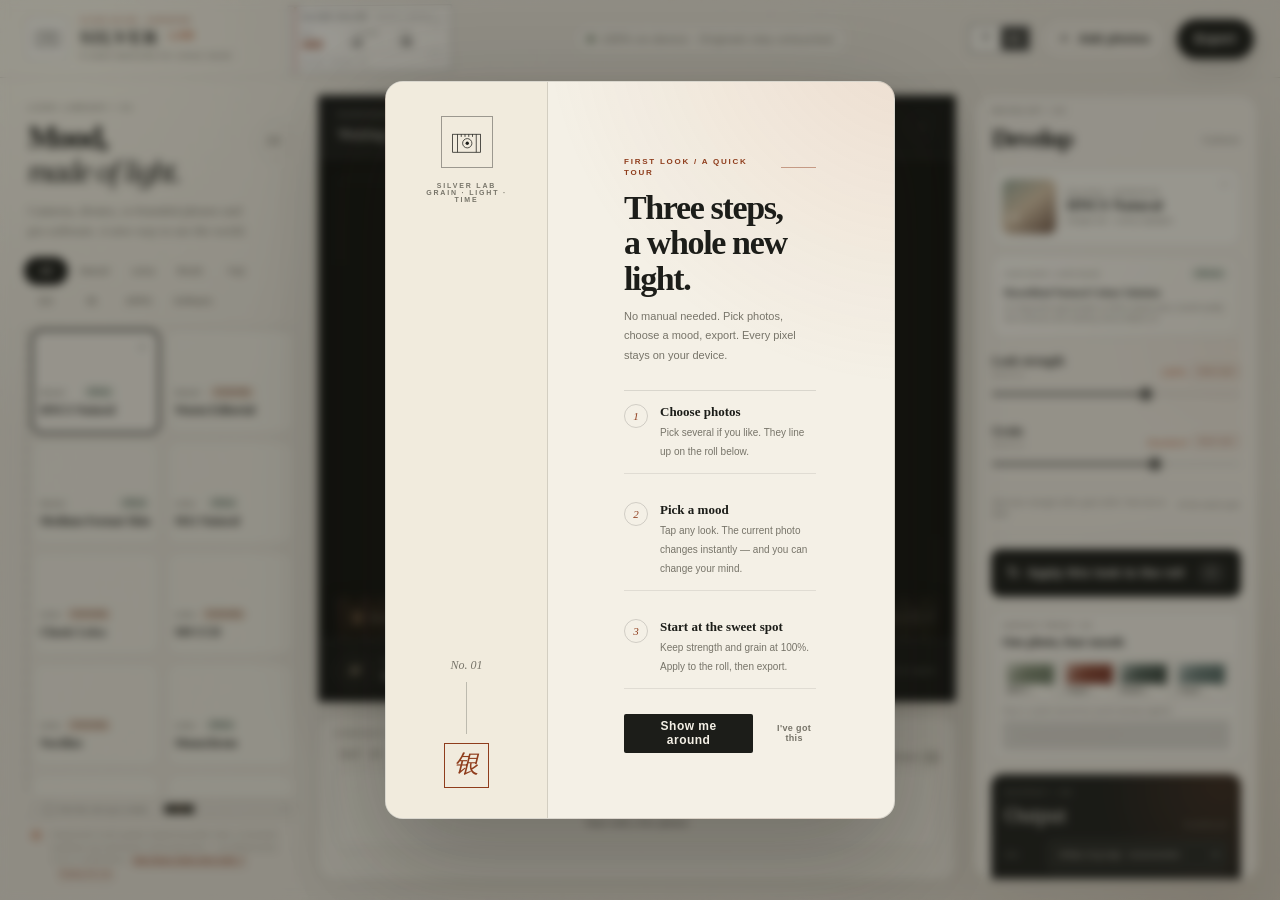
==== commit d997d789: "银盐调色台：拖拽手感与首屏速度优化" ====
--- a/index.html
+++ b/index.html
@@ -63,6 +63,10 @@
       @media (prefers-reduced-motion: reduce) { .boot-veil-rule { animation: none; } }
     </style>
     <script src="theme-boot.js?v=20261029e"></script>
+    <!-- Warm the script the darkroom needs at once, without turning it into
+         a render-blocking request; the deferred tag reuses the response. -->
+    <link rel="preload" href="app.min.js?v=20261029e" as="script" fetchpriority="high" />
+    <link rel="preload" href="i18n.js?v=20261029e" as="script" />
     <!-- One packed theme file: a single request for base + polish + guide styles. -->
     <link rel="stylesheet" href="theme.min.css?v=20261029e" />
   </head>
@@ -102,11 +106,20 @@
           </span>
         </a>
 
-        <!-- The old NO.01 stamp now does the job a film-box label does: it
-             states the film stock and its ISO, so it earns its place. -->
+        <!-- A film-box end label: stock, ISO, exposure latitude and the
+             number of exposures in the roll, laid out like real packaging. -->
         <span class="film-box-tag" aria-hidden="true">
-          <span class="film-stock-name">SILVER HALIDE</span>
-          <span class="film-iso">ISO <b>400</b></span>
+          <span class="film-tag-notch"></span>
+          <span class="film-tag-row">
+            <span class="film-stock-name" data-i18n="film.stock">SILVER HALIDE</span>
+            <span class="film-stock-type" data-i18n="film.type">BLACK &amp; WHITE</span>
+          </span>
+          <span class="film-tag-row film-tag-spec">
+            <span class="film-iso"><em>ISO</em><b>400</b></span>
+            <span class="film-lat"><em data-i18n="film.lat">LATITUDE</em><b>±2</b></span>
+            <span class="film-exp"><em data-i18n="film.exp">EXP</em><b>36</b></span>
+          </span>
+          <span class="film-tag-foot" data-i18n="film.foot">SB-400 · 36 EXP · DX</span>
         </span>
 
         <div class="privacy-pill">
@@ -158,7 +171,7 @@
           <div class="look-reel" id="lookReel">
             <div class="preset-grid reveal reveal-3" id="presetGrid" role="list" aria-label="调色风格"></div>
             <div class="shelf-scroll" id="shelfScroll">
-              <span class="shelf-scroll-label" id="shelfScrollLabel" data-i18n="library.dragHint">按住拖动 · 上下浏览</span>
+              <span class="shelf-scroll-label" id="shelfScrollLabel" data-i18n="library.dragHint">按住胶片 · 上下拖动</span>
               <span class="shelf-scroll-track" aria-hidden="true"><i id="shelfScrollThumb"></i></span>
             </div>
           </div>
--- a/theme.min.css
+++ b/theme.min.css
@@ -1 +1 @@
-:root{--paper:#e9e4d8;--paper-light:#f4f0e6;--paper-deep:#ded7c8;--ink:#1c1d19;--ink-soft:#34342f;--muted:#777469;--muted-light:#9c978a;--accent:#ba5b2e;--accent-deep:#8f3d1c;--moss:#596453;--line:rgba(28,29,25,0.14);--line-light:rgba(255,255,255,0.12);--dark:#171815;--dark-soft:#20211d;--serif:"Songti SC","STSong","Noto Serif CJK SC","Source Han Serif SC","Times New Roman",serif;--display:"Bodoni 72","Didot","Songti SC","STSong",serif;--sans:"Avenir Next","Futura","PingFang SC","Hiragino Sans GB","Microsoft YaHei",sans-serif;--shadow:0 22px 70px rgba(45,41,31,0.12)} *{box-sizing:border-box} html{color-scheme:light} body{margin:0;min-width:320px;min-height:100vh;overflow:hidden;color:var(--ink);background-color:var(--paper);background-image:radial-gradient(circle at 5% 6%,rgba(255,251,237,0.86),transparent 26%),radial-gradient(circle at 95% 100%,rgba(119,90,57,0.13),transparent 28%),linear-gradient(118deg,#ece7dc 0%,var(--paper) 48%,#e6e0d3 100%);font-family:var(--sans);-webkit-font-smoothing:antialiased;text-rendering:optimizeLegibility} button,input,select{font:inherit} button{color:inherit} button,select,input[type="range"]{-webkit-tap-highlight-color:transparent} button:focus-visible,select:focus-visible,input:focus-visible{outline:2px solid var(--accent);outline-offset:3px} button:disabled{cursor:not-allowed;opacity:0.42} [hidden]{display:none!important} .page-grain{position:fixed;inset:0;z-index:0;pointer-events:none;opacity:0.2;background-image:url("data:image/svg+xml,%3Csvg viewBox='0 0 180 180' xmlns='http://www.w3.org/2000/svg'%3E%3Cfilter id='n'%3E%3CfeTurbulence type='fractalNoise' baseFrequency='.86' numOctaves='3' stitchTiles='stitch'/%3E%3C/filter%3E%3Crect width='100%25' height='100%25' filter='url(%23n)' opacity='.22'/%3E%3C/svg%3E");mix-blend-mode:multiply} .app-shell{position:relative;z-index:1;display:flex;height:100vh;min-height:0;flex-direction:column;overflow:hidden} .topbar{position:relative;z-index:20;display:flex;height:78px;flex:0 0 78px;align-items:center;gap:24px;padding:0 26px;border-bottom:1px solid var(--line)} .brand{display:inline-flex;min-width:242px;align-items:center;gap:12px;color:var(--ink);text-decoration:none} .brand-mark{display:grid;width:42px;height:42px;place-items:center;border:1px solid rgba(28,29,25,0.22);border-radius:50%} .brand-mark svg{width:30px;height:30px} .brand-copy{display:flex;flex-direction:column;line-height:1} .brand-name{font-family:var(--serif);font-size:23px;font-weight:700;letter-spacing:0.05em} .brand-name i{margin-left:4px;color:var(--accent);font-family:var(--sans);font-size:10px;font-style:normal;font-weight:700;letter-spacing:0.16em;vertical-align:5px} .brand-subtitle{margin-top:5px;color:var(--muted);font-size:9px;font-weight:600;letter-spacing:0.22em} .privacy-pill{display:inline-flex;align-items:center;gap:8px;margin-inline:auto;padding:8px 13px;border:1px solid rgba(28,29,25,0.11);border-radius:999px;color:var(--muted);background:rgba(255,252,244,0.34);font-size:11px;letter-spacing:0.05em} .privacy-dot{width:6px;height:6px;border-radius:50%;background:#64765d;box-shadow:0 0 0 3px rgba(100,118,93,0.12)} .top-actions{display:flex;align-items:center;gap:9px} .button{display:inline-flex;min-height:40px;align-items:center;justify-content:center;gap:8px;padding:0 17px;border:1px solid transparent;border-radius:999px;background:transparent;font-size:12px;font-weight:650;letter-spacing:0.04em;cursor:pointer;transition:transform 180ms ease,background 180ms ease,border-color 180ms ease,color 180ms ease,box-shadow 180ms ease} .button:hover:not(:disabled){transform:translateY(-1px)} .button:active:not(:disabled){transform:translateY(0)} .button-quiet{border-color:var(--line);background:rgba(255,252,244,0.25)} .button-quiet:hover{background:rgba(255,252,244,0.65)} .button-ink{color:#f4f0e6;background:var(--ink);box-shadow:0 8px 24px rgba(28,29,25,0.16)} .button-ink:hover{background:#2a2b26} .button-accent{color:#fff9ed;background:var(--accent);box-shadow:0 12px 26px rgba(143,61,28,0.21)} .button-accent:hover{background:var(--accent-deep)} .button-large{min-height:51px;padding-inline:26px;font-size:13px} .workspace{display:grid;min-height:0;flex:1;grid-template-columns:278px minmax(480px,1fr) 284px;gap:18px;overflow:hidden;padding:17px 22px 20px} .library-panel,.controls-panel,.studio{min-width:0;min-height:0} .library-panel{display:flex;flex-direction:column;padding:8px 4px 0 2px} .panel-intro{padding:0 4px 16px} .eyebrow{display:block;margin:0 0 8px;color:var(--muted);font-family:var(--sans);font-size:8px;font-weight:700;letter-spacing:0.22em;line-height:1.3;text-transform:uppercase} .intro-line{display:flex;align-items:flex-start;justify-content:space-between;gap:18px} .intro-line h1{margin:0;font-family:var(--serif);font-size:clamp(32px,2.4vw,42px);font-weight:600;letter-spacing:-0.07em;line-height:1.06} .look-total{display:grid;width:39px;height:39px;flex:0 0 39px;place-items:center;border:1px solid var(--line);border-radius:50%;color:var(--muted);font-family:var(--display);font-size:16px;font-style:italic} .panel-desc{max-width:230px;margin:12px 0 0;color:var(--muted);font-family:var(--serif);font-size:12px;line-height:1.7} .brand-tabs{display:flex;flex-wrap:wrap;gap:4px;padding:0 0 12px;border-bottom:1px solid var(--line)} .brand-tab{min-width:44px;height:28px;padding:0 10px;border:0;border-radius:999px;color:var(--muted);background:transparent;font-size:10px;font-weight:650;letter-spacing:0.04em;cursor:pointer;transition:color 160ms ease,background 160ms ease} .brand-tab:hover{color:var(--ink);background:rgba(255,252,244,0.42)} .brand-tab.active{color:var(--paper-light);background:var(--ink)} .preset-grid{display:grid;min-height:0;flex:1;grid-template-columns:repeat(2,minmax(0,1fr));grid-auto-rows:max-content;align-content:start;gap:8px;overflow-x:hidden;overflow-y:auto;overscroll-behavior:contain;padding:12px 2px 8px;scroll-behavior:auto;scroll-padding-block:10px;cursor:grab;touch-action:pan-y;-webkit-user-select:none;user-select:none;scrollbar-color:rgba(28,29,25,0.25) transparent;scrollbar-width:thin} .look-reel{position:relative;display:flex;min-height:0;flex:1;flex-direction:column;padding-left:11px} .look-reel::before{position:absolute;top:3px;bottom:31px;left:0;width:5px;background:repeating-linear-gradient( to bottom,rgba(28,29,25,0.3) 0 5px,transparent 5px 13px );content:"";opacity:0.55;pointer-events:none;transform:translateY(calc(var(--reel-scroll,0px) * -0.35))} @keyframes reel-advance{to{transform:translateY(calc(var(--reel-scroll,0px) * -0.35 - 26px))} } .look-reel.is-winding::before{animation:reel-advance 46ms linear} .look-reel .preset-grid{scrollbar-width:none} .look-reel .preset-grid::-webkit-scrollbar{display:none} .preset-grid.is-grabbing,.preset-grid.is-grabbing .preset-card{cursor:grabbing} .preset-grid.is-dragging-now .preset-card{border-color:rgba(28,29,25,0.1);background:rgba(247,243,233,0.45);box-shadow:none;transform:none} .preset-grid.is-dragging-now .preset-card.active{border-color:var(--ink);background:var(--paper-light);box-shadow:0 0 0 1px var(--ink)} .preset-grid.is-grabbing .preset-card{transition:none} .preset-grid.is-grabbing .preset-card:hover{transform:none;box-shadow:none} .shelf-scroll{display:flex;flex:0 0 auto;align-items:center;gap:9px;margin:1px 2px 10px;color:#6f7064;font-size:9px;font-weight:600;letter-spacing:0.1em;line-height:1.4;cursor:grab;touch-action:pan-x;user-select:none;-webkit-user-select:none} .preset-grid.is-grabbing,.shelf-scroll.is-grabbing{cursor:grabbing} .preset-grid.is-grabbing .preset-card:hover{background:rgba(247,243,233,0.45);box-shadow:none;transform:none} .preset-grid.is-grabbing .preset-swatch::before,.preset-grid.is-grabbing .preset-swatch::after,.preset-grid.is-grabbing .preset-card .preset-swatch{animation:none!important;transition:none!important} .preset-grid.is-grabbing .preset-card.active:hover{background:var(--paper-light);box-shadow:0 0 0 1px var(--ink)} .shelf-scroll-label{white-space:nowrap} .shelf-scroll-track{position:relative;height:14px;flex:1;min-width:0;border-top:1px solid rgba(28,29,25,0.13);overflow:hidden} .shelf-scroll-track::before,.shelf-scroll-track::after{position:absolute;top:-4px;width:1px;height:7px;background:rgba(28,29,25,0.24);content:""} .shelf-scroll-track::before{left:0} .shelf-scroll-track::after{right:0} .shelf-scroll-track i{position:absolute;top:-3px;left:0;width:34%;height:5px;background:var(--ink);pointer-events:none;transition:width 120ms linear,transform 120ms linear} .app-shell{transition:opacity 320ms ease} body.booting .boot-veil{visibility:visible;opacity:1} body:not(.booting) .boot-veil{visibility:hidden;opacity:0;pointer-events:none} body:not(.booting) .app-shell{opacity:1} .stage-add-photo,.stage-strip,.stage-photo-actions{display:none} @media (min-width:791px){.stage-strip{display:flex;height:62px;flex:0 0 62px;align-items:center;gap:6px;overflow-x:auto;overflow-y:hidden;padding:7px 12px;border-top:1px solid rgba(255,255,255,0.07);background:linear-gradient(180deg,#1a1a15,#151610);scrollbar-width:thin;scrollbar-color:rgba(232,225,208,0.28) transparent} .stage-strip::-webkit-scrollbar{height:3px} .stage-strip::-webkit-scrollbar-thumb{background:rgba(232,225,208,0.28)} .strip-chip{position:relative;display:block;width:46px;height:46px;flex:0 0 46px;padding:2px;overflow:hidden;border:1px solid transparent;border-radius:2px;background:#22231d;cursor:pointer} .strip-chip img{display:block;width:100%;height:100%;object-fit:cover} .strip-chip span{position:absolute;right:3px;bottom:1px;color:rgba(255,252,242,0.9);font-family:var(--sans);font-size:7px;font-weight:700;text-shadow:0 1px 3px rgba(0,0,0,0.85)} .strip-chip.active{border-color:#efe8d7;box-shadow:0 0 0 1px #efe8d7} .strip-add{display:grid;width:46px;height:46px;flex:0 0 46px;place-content:center;justify-items:center;gap:1px;border:1px dashed rgba(232,225,208,0.28);border-radius:2px;color:#9c9789;background:transparent;font-family:var(--sans);cursor:pointer} .strip-add:hover,.strip-add:focus-visible,.strip-chip:focus-visible{border-color:rgba(232,225,208,0.62);color:#efe8d7} .strip-add span{font-size:16px;line-height:1} .strip-add small{font-size:7px;font-weight:600;letter-spacing:0.04em} } .shelf-scroll.is-grabbing,.shelf-scroll.is-grabbing~.shelf-scroll{cursor:grabbing} .preset-grid::-webkit-scrollbar,.filmstrip::-webkit-scrollbar,.controls-panel::-webkit-scrollbar{width:5px;height:5px} .preset-grid::-webkit-scrollbar-thumb,.filmstrip::-webkit-scrollbar-thumb,.controls-panel::-webkit-scrollbar-thumb{border-radius:999px;background:rgba(28,29,25,0.22)} .preset-grid::-webkit-scrollbar{width:7px} .preset-grid::-webkit-scrollbar-thumb{border:2px solid transparent;border-radius:999px;background:rgba(28,29,25,0.42);background-clip:padding-box} .preset-card{position:relative;display:flex;min-height:103px;min-width:0;flex:0 0 auto;flex-direction:column;padding:0;overflow:hidden;border:1px solid rgba(28,29,25,0.1);border-radius:10px;background:rgba(247,243,233,0.45);text-align:left;cursor:pointer;transition:transform 180ms ease,border-color 180ms ease,background 180ms ease,box-shadow 180ms ease} .preset-card:hover{z-index:2;border-color:rgba(28,29,25,0.3);background:rgba(252,249,240,0.85);box-shadow:0 12px 30px rgba(49,42,30,0.08);transform:translateY(-2px)} .preset-card.active{border-color:var(--ink);background:var(--paper-light);box-shadow:0 0 0 1px var(--ink)} .preset-swatch{position:relative;height:47px;flex:0 0 47px;overflow:hidden;background:var(--swatch)} .preset-swatch::before{position:absolute;inset:0;background:linear-gradient(110deg,rgba(255,255,255,0.25),transparent 34%),radial-gradient(circle at 74% 22%,rgba(255,248,220,0.54),transparent 26%);content:"";mix-blend-mode:screen} .preset-swatch::after{position:absolute;inset:0;opacity:0.16;background-image:url("data:image/svg+xml,%3Csvg viewBox='0 0 80 80' xmlns='http://www.w3.org/2000/svg'%3E%3Cfilter id='n'%3E%3CfeTurbulence type='fractalNoise' baseFrequency='1.1' numOctaves='2'/%3E%3C/filter%3E%3Crect width='100%25' height='100%25' filter='url(%23n)'/%3E%3C/svg%3E");content:""} .swatch-letter{position:absolute;z-index:1;top:9px;left:10px;color:rgba(255,252,242,0.9);font-family:var(--display);font-size:18px;font-style:italic;line-height:1;text-shadow:0 1px 5px rgba(30,26,20,0.22)} .swatch-number{position:absolute;z-index:1;right:8px;bottom:6px;color:rgba(255,252,242,0.62);font-size:7px;font-weight:700;letter-spacing:0.12em} .preset-copy{display:flex;min-width:0;flex:0 0 auto;flex-direction:column;gap:4px;padding:8px 9px 10px} .preset-meta{display:flex;min-height:16px;min-width:0;align-items:center;justify-content:space-between;gap:6px} .preset-brand{overflow:hidden;color:var(--muted);font-size:8px;font-weight:700;letter-spacing:0.09em;text-overflow:ellipsis;white-space:nowrap} .preset-basis{flex:0 0 auto;padding:3px 5px;border-radius:999px;font-size:7px;font-weight:800;letter-spacing:0.04em;line-height:1} .preset-basis.is-official,.look-basis-badge.is-official{color:#405147;background:rgba(110,140,119,0.17)} .preset-basis.is-community,.look-basis-badge.is-community{color:#72452d;background:rgba(176,103,56,0.15)} .preset-name{overflow:hidden;font-family:var(--serif);font-size:14px;font-weight:650;letter-spacing:-0.02em;line-height:1.3;padding-bottom:1px;text-overflow:ellipsis;white-space:nowrap} .preset-check{position:absolute;top:7px;right:7px;display:grid;width:17px;height:17px;place-items:center;border-radius:50%;color:var(--ink);background:var(--paper-light);font-size:9px;opacity:0;transform:scale(0.6);transition:opacity 150ms ease,transform 150ms ease} .preset-card.active .preset-check{opacity:1;transform:scale(1)} .library-foot{display:flex;align-items:flex-start;gap:8px;padding:11px 6px 0;border-top:1px solid var(--line)} .library-foot-mark{color:var(--accent);font-family:var(--serif);font-size:15px;line-height:1} .library-foot p{margin:0;color:var(--muted-light);font-size:8px;line-height:1.55} .basis-link{display:inline-block;margin-left:3px;color:var(--accent-deep);font-weight:700;text-decoration-thickness:1px;text-underline-offset:2px} .basis-link:hover{color:var(--ink)} .studio{display:flex;flex-direction:column;gap:13px} @media (min-width:791px) and (max-height:860px){.studio{gap:0} .studio>.filmstrip-card{display:none} } .stage-card{display:flex;min-height:0;flex:1;flex-direction:column;overflow:hidden;border:1px solid rgba(255,255,255,0.06);border-radius:3px;color:#f1ede2;background:linear-gradient(135deg,rgba(255,255,255,0.025),transparent 34%),var(--dark);box-shadow:var(--shadow)} .stage-head{display:flex;min-height:62px;align-items:center;justify-content:space-between;gap:18px;padding:12px 19px;border-bottom:1px solid var(--line-light)} .stage-title{min-width:0} .stage-title .eyebrow{margin-bottom:5px;color:#898a80} .filename-row{display:flex;min-width:0;align-items:baseline;gap:10px} .filename-row strong{max-width:min(45vw,520px);overflow:hidden;font-family:var(--serif);font-size:15px;font-weight:500;letter-spacing:0.01em;text-overflow:ellipsis;white-space:nowrap} .file-dimension{color:#73746b;font-size:8px;letter-spacing:0.08em;white-space:nowrap} .stage-tools{display:flex;align-items:center;gap:8px} .stage-card .stage-tools .stage-add-photo{box-sizing:border-box;display:inline-flex;height:30px;align-items:center;gap:5px;padding:0 10px;border:1px solid rgba(255,255,255,0.18);border-radius:2px;color:#e7e1d1;background:rgba(255,255,255,0.05);font-family:var(--sans);font-size:9.5px;font-weight:650;letter-spacing:0.05em;white-space:nowrap;cursor:pointer} .stage-card .stage-tools .stage-add-photo svg{width:12px;height:12px;flex:0 0 12px;fill:none;stroke:currentColor;stroke-linecap:round;stroke-width:1.6} .stage-card .stage-tools .stage-add-photo:hover{border-color:rgba(231,224,207,0.6);color:#fffaf0;background:rgba(255,255,255,0.1)} .icon-button{display:grid;width:30px;height:30px;place-items:center;border:1px solid rgba(255,255,255,0.12);border-radius:50%;color:#d9d5ca;background:transparent;cursor:pointer;transition:border-color 160ms ease,background 160ms ease} .icon-button:hover:not(:disabled){border-color:rgba(255,255,255,0.34);background:rgba(255,255,255,0.06)} .icon-button svg{width:15px;height:15px;fill:none;stroke:currentColor;stroke-linecap:round;stroke-linejoin:round;stroke-width:1.5} .photo-counter{min-width:52px;color:#94958b;font-family:var(--display);font-size:11px;font-style:italic;text-align:center;letter-spacing:0.07em} .stage{position:relative;display:flex;min-height:0;flex:1;align-items:center;justify-content:center;overflow:hidden;padding:18px;background:radial-gradient(circle at 50% 44%,rgba(255,255,255,0.045),transparent 42%),linear-gradient(rgba(255,255,255,0.018) 1px,transparent 1px),linear-gradient(90deg,rgba(255,255,255,0.018) 1px,transparent 1px),#12130f;background-size:auto,26px 26px,26px 26px,auto} @media (min-width:791px){.stage{flex-direction:column;justify-content:flex-start;gap:0;padding:20px 18px 0} .stage>.empty-state{flex:1 1 auto} .stage>.preview-wrap{flex:0 0 auto} .stage>.stage-desk{flex:0 0 auto} .stage>.stage-desk{align-self:stretch;width:auto;margin:0} .stage>.preview-wrap{max-height:calc(100% - 42px);margin-top:auto} .stage:has(.stage-strip){gap:8px;padding-bottom:12px} .stage:has(.stage-strip)>.preview-wrap{max-height:calc(100% - 42px - 74px);margin-bottom:4px} } .stage::before,.stage::after{position:absolute;z-index:0;width:82px;height:82px;border-color:rgba(255,255,255,0.11);border-style:solid;content:"";pointer-events:none} .stage::before{top:19px;left:20px;border-width:1px 0 0 1px} .stage::after{right:20px;bottom:19px;border-width:0 1px 1px 0} .empty-state{position:relative;z-index:2;display:flex;max-width:430px;flex-direction:column;align-items:center;padding:4px 18px 8px;text-align:center} .empty-state .eyebrow{margin-top:16px;margin-bottom:8px;color:#808178} .empty-state h2{margin:0;font-family:var(--serif);font-size:clamp(27px,3vw,39px);font-weight:500;letter-spacing:-0.055em} .empty-copy{margin:10px 0 20px;color:#92938a;font-family:var(--serif);font-size:12px;line-height:1.65} .empty-visual{position:relative;width:152px;height:102px} .empty-frame{position:absolute;top:12px;left:32px;width:91px;height:75px;border:1px solid rgba(240,235,221,0.32);border-radius:6px;background:#22231e;box-shadow:0 18px 40px rgba(0,0,0,0.28)} .frame-back{transform:rotate(-13deg) translate(-10px,4px);opacity:0.38} .frame-mid{transform:rotate(9deg) translate(11px,-1px);opacity:0.56} .frame-front{display:flex;align-items:center;justify-content:center;overflow:hidden;background:radial-gradient(circle at 32% 30%,#b37848,transparent 25%),linear-gradient(145deg,#455952 0%,#242923 55%,#784523 100%);transform:rotate(-2deg)} .empty-frame::before,.empty-frame::after{position:absolute;top:3px;bottom:3px;width:4px;background:repeating-linear-gradient(to bottom,#12130f 0 4px,transparent 4px 7px);content:""} .empty-frame::before{left:3px} .empty-frame::after{right:3px} .empty-lens{position:relative;width:41px;height:41px;border:1px solid rgba(245,239,223,0.47);border-radius:50%;background:radial-gradient(circle at 38% 35%,rgba(221,239,228,0.55),transparent 10%),radial-gradient(circle,#202a27 0 26%,#44554c 27% 41%,#171813 42% 62%,#6f6551 63% 67%,#272822 68%);box-shadow:0 0 0 2px rgba(19,20,16,0.55)} .empty-light{position:absolute;top:9px;right:10px;width:7px;height:7px;border-radius:50%;background:#c06e3d;box-shadow:0 0 14px rgba(192,110,61,0.8)} .format-note{display:flex;gap:13px;margin-top:18px;color:#696b62;font-size:8px;letter-spacing:0.08em} .format-note span{display:inline-flex;align-items:center;gap:5px} .format-note span::before{width:3px;height:3px;border-radius:50%;background:#77796f;content:""} .preview-wrap{position:relative;z-index:2;flex:0 0 auto;overflow:hidden;border:1px solid rgba(255,255,255,0.12);background:#0d0e0b;box-shadow:0 28px 72px rgba(0,0,0,0.44),0 0 0 1px rgba(0,0,0,0.3);animation:image-in 520ms cubic-bezier(0.22,0.8,0.3,1) both} .preview-wrap canvas{display:block;width:100%;height:100%} .preview-zoom-layer{position:absolute;inset:0;transform-origin:50% 50%} .after-canvas{position:absolute;inset:0;clip-path:inset(0 calc(100% - var(--split,68%)) 0 0)} .preview-label{position:absolute;top:12px;z-index:4;padding:5px 8px;border:1px solid rgba(255,255,255,0.17);border-radius:999px;color:rgba(255,252,244,0.76);background:rgba(12,13,10,0.46);font-size:7px;font-weight:700;letter-spacing:0.14em;backdrop-filter:blur(8px)} .preview-label-before{left:12px} .preview-label-after{right:12px} .split-line{position:absolute;z-index:5;top:0;bottom:0;left:var(--split,68%);width:1px;pointer-events:none;background:rgba(255,250,237,0.84);box-shadow:0 0 0 1px rgba(16,16,12,0.16);transform:translateX(-0.5px)} .split-handle{position:absolute;top:50%;left:50%;display:grid;width:36px;height:36px;place-items:center;border:1px solid rgba(255,255,255,0.5);border-radius:50%;color:#f0ecdf;background:rgba(22,23,19,0.7);box-shadow:0 5px 18px rgba(0,0,0,0.25);backdrop-filter:blur(9px);transform:translate(-50%,-50%)} .split-handle svg{width:18px;height:18px;fill:none;stroke:currentColor;stroke-linecap:round;stroke-linejoin:round;stroke-width:1.35} .split-range{position:absolute;z-index:6;inset:0;width:100%;height:100%;margin:0;opacity:0;cursor:ew-resize} .preview-wrap.is-split-dragging,.preview-wrap.is-split-dragging .split-range,.preview-wrap.is-split-dragging .split-line{cursor:ew-resize} .preview-wrap[data-split-lock] .preview-zoom,.preview-wrap[data-split-lock] .preview-zoom-layer{pointer-events:auto} .preview-wrap[data-split-lock] .split-range{pointer-events:none} .corner-label{position:absolute;bottom:10px;z-index:4;color:rgba(255,255,255,0.4);font-size:6px;font-weight:700;letter-spacing:0.2em} .corner-label-left{left:12px} .corner-label-right{right:12px} .drop-cue{position:absolute;z-index:12;inset:16px;display:flex;flex-direction:column;align-items:center;justify-content:center;border:1px dashed rgba(238,227,207,0.55);border-radius:12px;color:#f4f0e4;background:rgba(18,19,15,0.86);opacity:0;pointer-events:none;backdrop-filter:blur(12px);transition:opacity 160ms ease} .drop-cue-icon{display:grid;width:48px;height:48px;place-items:center;margin-bottom:12px;border:1px solid rgba(255,255,255,0.24);border-radius:50%;color:#f4f0e4;font-size:23px;font-weight:300} .drop-cue strong{font-family:var(--serif);font-size:22px;font-weight:500} .drop-cue small{margin-top:7px;color:#92948a;font-size:9px} .stage-card.is-dragging .drop-cue{opacity:1} .stage-card.is-dragging{box-shadow:0 0 0 2px var(--accent),0 26px 75px rgba(40,30,18,0.22)} .stage-stamp{position:absolute;z-index:1;right:21px;bottom:18px;display:flex;align-items:center;gap:5px;color:rgba(255,255,255,0.14);font-size:6px;font-weight:700;letter-spacing:0.16em;pointer-events:none} .stage-stamp i{margin-left:5px;font-family:var(--display);font-size:8px;font-style:italic;letter-spacing:0.06em} .stage-foot{display:flex;min-height:62px;align-items:center;justify-content:space-between;gap:18px;padding:10px 19px;border-top:1px solid var(--line-light)} .active-look-readout{display:flex;min-width:0;align-items:center;gap:10px} .readout-seal{display:grid;width:34px;height:34px;flex:0 0 34px;place-items:center;border:1px solid rgba(255,255,255,0.18);border-radius:50%;color:#d9c4a7;font-family:var(--display);font-size:17px;font-style:italic} .active-look-readout div{display:flex;min-width:0;flex-direction:column;gap:3px} .readout-kicker{overflow:hidden;color:#7f8177;font-size:7px;font-weight:700;letter-spacing:0.13em;text-overflow:ellipsis;white-space:nowrap} .active-look-readout strong{overflow:hidden;color:#e4dfd3;font-family:var(--serif);font-size:13px;font-weight:500;text-overflow:ellipsis;white-space:nowrap} .stage-hint{display:flex;align-items:center;gap:8px;color:#71736a;font-family:var(--sans);font-size:9.5px;font-weight:500;letter-spacing:0.04em;white-space:nowrap} .hint-line{width:22px;height:1px;background:#61635a} .filmstrip-card{display:flex;height:165px;flex:0 0 165px;flex-direction:column;gap:8px;padding:13px 16px 11px;overflow:hidden;border:1px solid var(--line);border-radius:16px;background:rgba(245,241,231,0.52);box-shadow:0 10px 36px rgba(47,41,29,0.05)} .filmstrip-head{display:flex;flex:0 0 auto;align-items:flex-end;justify-content:space-between;gap:12px;margin-bottom:0} .filmstrip-head .eyebrow{margin-bottom:4px} .filmstrip-head h2{margin:0;font-family:var(--serif);font-size:17px;font-weight:600} .filmstrip-head h2 span{margin-left:5px;color:var(--muted);font-family:var(--display);font-size:12px;font-style:italic;font-weight:400} .text-button{display:inline-flex;align-items:center;gap:5px;padding:0;border:0;color:var(--muted);background:transparent;font-size:9px;font-weight:650;letter-spacing:0.04em;cursor:pointer;transition:color 160ms ease} .text-button:hover{color:var(--accent)} .filmstrip{display:flex;height:auto;min-height:0;flex:1;gap:9px;overflow-x:auto;overflow-y:hidden;padding:0 1px 4px;scroll-snap-type:x proximity} .filmstrip-empty{display:flex;width:100%;height:76px;flex-direction:column;align-items:center;justify-content:center;gap:3px;border:1px dashed rgba(28,29,25,0.19);border-radius:8px;color:var(--muted);background:rgba(255,252,244,0.22);font-size:8px;cursor:pointer} .filmstrip-empty strong{color:var(--ink-soft);font-family:var(--serif);font-size:11px;font-weight:500} .filmstrip-sprocket{width:56px;height:7px;margin-bottom:4px;background:repeating-linear-gradient(90deg,var(--muted) 0 4px,transparent 4px 8px);opacity:0.45} .film-item{position:relative;display:flex;width:86px;min-width:86px;height:90px;flex-direction:column;overflow:hidden;border:1px solid transparent;border-radius:7px;background:rgba(255,252,244,0.23);scroll-snap-align:start;cursor:pointer;transition:border-color 160ms ease,background 160ms ease,transform 160ms ease} .film-item:hover{border-color:rgba(28,29,25,0.24);transform:translateY(-1px)} .film-item.active{border-color:var(--ink);background:var(--paper-light);box-shadow:0 0 0 1px var(--ink)} .film-thumb-wrap{position:relative;height:62px;flex:0 0 62px;overflow:hidden;background:#272822} .film-thumb{display:block;width:100%;height:100%;object-fit:cover} .film-index{position:absolute;top:4px;left:4px;display:grid;min-width:17px;height:15px;place-items:center;padding:0 3px;border-radius:2px;color:rgba(255,255,255,0.9);background:rgba(15,16,12,0.56);font-size:6px;font-weight:700;letter-spacing:0.08em;backdrop-filter:blur(4px)} .film-remove{position:absolute;top:4px;right:4px;display:grid;width:16px;height:16px;place-items:center;padding:0;border:0;border-radius:50%;color:rgba(255,255,255,0.88);background:rgba(15,16,12,0.6);font-size:11px;line-height:1;opacity:0;cursor:pointer;backdrop-filter:blur(4px);transition:opacity 140ms ease} .film-item:hover .film-remove,.film-remove:focus-visible{opacity:1} .film-meta{display:flex;min-width:0;flex:1;flex-direction:column;justify-content:center;gap:1px;padding:4px 6px} .film-meta strong{overflow:hidden;font-size:8px;font-weight:650;line-height:1.3;text-overflow:ellipsis;white-space:nowrap} .film-meta span{overflow:hidden;color:var(--muted);font-size:6px;letter-spacing:0.03em;text-overflow:ellipsis;white-space:nowrap} .controls-panel{display:flex;flex-direction:column;gap:0;overflow-y:auto;overscroll-behavior:contain;padding:10px 16px 16px;border:1px solid rgba(28,29,25,0.11);border-radius:18px;background:rgba(246,242,232,0.68);box-shadow:0 18px 55px rgba(48,42,30,0.07);backdrop-filter:blur(8px)} .controls-intro{padding:0 1px 14px} .controls-heading-row{display:flex;align-items:center;justify-content:space-between;gap:12px} .controls-heading-row h2{margin:0;font-family:var(--serif);font-size:26px;font-weight:600;letter-spacing:-0.05em} .control-count{color:var(--muted);font-family:var(--display);font-size:11px;font-style:italic} .current-look-card{position:relative;display:flex;min-height:78px;align-items:center;gap:11px;padding:10px;overflow:hidden;border:1px solid var(--line);border-radius:12px;background:rgba(255,252,244,0.46)} .look-swatch{display:grid;width:54px;height:55px;flex:0 0 54px;place-items:end start;padding:6px;border-radius:8px;overflow:hidden;color:rgba(255,250,238,0.88);background:var(--swatch,linear-gradient(140deg,#a7b6ac,#7b5f4e));box-shadow:inset 0 0 0 1px rgba(255,255,255,0.13)} .look-swatch span{font-family:var(--display);font-size:17px;font-style:italic;text-shadow:0 1px 5px rgba(30,24,17,0.3)} .look-card-copy{display:flex;min-width:0;flex:1;flex-direction:column;gap:2px} .look-card-copy>span{overflow:hidden;color:var(--muted);font-size:6px;font-weight:700;letter-spacing:0.11em;text-overflow:ellipsis;white-space:nowrap} .look-card-copy strong{overflow:hidden;font-family:var(--serif);font-size:15px;font-weight:600;text-overflow:ellipsis;white-space:nowrap} .look-card-copy small{overflow:hidden;color:var(--muted);font-size:7px;text-overflow:ellipsis;white-space:nowrap} .look-card-index{position:absolute;top:8px;right:9px;color:rgba(28,29,25,0.18);font-family:var(--display);font-size:12px;font-style:italic} .look-basis-card{margin-top:9px;padding:11px 12px 12px;border:1px solid var(--line);border-radius:12px;background:linear-gradient(120deg,rgba(255,252,244,0.55),rgba(235,229,216,0.25)),rgba(255,252,244,0.22)} .look-basis-head{display:flex;align-items:center;justify-content:space-between;gap:10px;margin-bottom:7px} .look-basis-label{color:var(--muted);font-size:6px;font-weight:800;letter-spacing:0.12em} .look-basis-badge{padding:3px 6px;border-radius:999px;font-size:7px;font-weight:800;letter-spacing:0.04em} .look-basis-card strong{display:block;overflow:hidden;font-family:var(--serif);font-size:10px;font-weight:650;letter-spacing:0.01em;text-overflow:ellipsis;white-space:nowrap} .look-basis-card p{margin:5px 0 0;color:var(--muted);font-size:7px;line-height:1.55} .slider-section{padding:16px 1px 14px;border-bottom:1px solid var(--line)} .slider-row{display:flex;align-items:flex-end;justify-content:space-between;gap:12px} .slider-row-gap{margin-top:17px} .slider-row label{display:flex;flex-direction:column;gap:2px} .slider-row label span{font-family:var(--serif);font-size:12px;font-weight:600} .slider-row label small{color:var(--muted-light);font-size:7px} .slider-row output{color:var(--accent);font-family:var(--display);font-size:11px;font-style:italic} .range-control{--range-fill:100%;width:100%;height:18px;margin:7px 0 0;padding:0;border:0;outline:none;appearance:none;background:transparent;cursor:pointer} .range-control::-webkit-slider-runnable-track{height:2px;border-radius:999px;background:linear-gradient(to right,var(--ink) 0 var(--range-fill),rgba(28,29,25,0.16) var(--range-fill) 100%)} .range-control::-moz-range-track{height:2px;border-radius:999px;background:rgba(28,29,25,0.16)} .range-control::-moz-range-progress{height:2px;border-radius:999px;background:var(--ink)} .range-control::-webkit-slider-thumb{width:12px;height:12px;margin-top:-5px;border:2px solid var(--paper-light);border-radius:50%;appearance:none;background:var(--ink);box-shadow:0 0 0 1px var(--ink)} .range-control::-moz-range-thumb{width:9px;height:9px;border:2px solid var(--paper-light);border-radius:50%;background:var(--ink);box-shadow:0 0 0 1px var(--ink)} .range-control-dark::-webkit-slider-runnable-track{background:linear-gradient(to right,var(--accent) 0 var(--range-fill),rgba(255,255,255,0.12) var(--range-fill) 100%)} .range-control-dark::-moz-range-track{background:rgba(255,255,255,0.12)} .range-control-dark::-moz-range-progress{background:var(--accent)} .range-control-dark::-webkit-slider-thumb{border-color:var(--dark);background:var(--accent);box-shadow:0 0 0 1px var(--accent)} .range-control-dark::-moz-range-thumb{border-color:var(--dark);background:var(--accent);box-shadow:0 0 0 1px var(--accent)} .button-sync{width:100%;min-height:48px;justify-content:space-between;margin:14px 0;padding:0 15px;border-radius:9px;color:var(--paper-light);background:var(--ink)} .button-sync:hover:not(:disabled){background:#2e2f29;box-shadow:0 10px 24px rgba(28,29,25,0.13)} .button-sync>span{display:inline-flex;align-items:center;gap:7px} .button-sync i{font-size:16px;font-style:normal;font-weight:300} .button-sync em{display:grid;min-width:27px;height:22px;place-items:center;padding:0 6px;border-radius:999px;color:#d6d0c1;background:rgba(255,255,255,0.1);font-size:8px;font-style:normal} .four-look-card{padding:10px 10px 9px;border:1px solid rgba(28,29,25,0.2);border-radius:3px;background:rgba(255,252,244,0.3);box-shadow:inset 0 0 0 3px rgba(255,252,244,0.32)} .contact-proof-head .eyebrow{margin-bottom:4px;font-size:6.5px;letter-spacing:0.18em} .contact-proof-head h3{margin:0;font-family:var(--serif);font-size:13px;font-weight:600;letter-spacing:-0.02em} .four-brands{display:grid;margin:9px 0 8px;grid-template-columns:repeat(4,minmax(0,1fr))} .proof-frame{position:relative;display:flex;width:100%;min-width:0;flex-direction:column;gap:3px;margin:0;padding:4px 4px 3px;border:1px solid rgba(28,29,25,0.17);background:#faf6ea;box-shadow:1px 1px 0 rgba(28,29,25,0.08)} .proof-frame:nth-child(1){--tilt:0.6deg} .proof-frame:nth-child(2){--tilt:-0.4deg;margin-left:2px} .proof-frame:nth-child(3){--tilt:0.3deg;margin-left:-1px} .proof-frame:nth-child(4){--tilt:-0.6deg} .proof-window{display:block;height:20px;background-color:var(--proof-swatch,#777);background:linear-gradient(112deg,rgba(255,255,255,0.28),transparent 42%),var(--proof-color);background-position:center;background-size:cover} .four-brands.has-proof .proof-window{background-blend-mode:multiply,normal;background-position:center;background-size:auto,cover} .four-brands.has-proof .proof-window::after{position:absolute;content:none} .chip-h{--proof-color:linear-gradient(145deg,#9aa187,#65735d)} .chip-l{--proof-color:linear-gradient(145deg,#a05d45,#713024)} .chip-r{--proof-color:linear-gradient(145deg,#6c7d72,#343f36)} .chip-f{--proof-color:linear-gradient(145deg,#83948d,#4d615b)} .proof-letter{position:absolute;top:6px;left:6px;color:rgba(255,252,242,0.92);font-family:var(--display);font-size:11px;font-style:italic;line-height:1;text-shadow:0 1px 3px rgba(28,24,16,0.4)} .proof-name{display:block;min-height:8px;max-width:calc(100% - 13px);overflow:hidden;color:var(--ink-soft);font-family:var(--serif);font-size:7.5px;font-weight:650;line-height:1.1;text-overflow:ellipsis;white-space:nowrap} .proof-frame b{position:absolute;top:25px;right:5px;z-index:1;padding-left:3px;color:rgba(28,29,25,0.48);background:#faf6ea;font-family:var(--sans);font-size:5px;font-weight:800;letter-spacing:0.08em} .proof-foot{display:flex;flex-direction:column;gap:6px} .proof-foot>span{color:var(--muted);font-size:7px;letter-spacing:0.03em} .proof-strip-button{position:relative;display:flex;min-height:30px;align-items:center;justify-content:space-between;gap:6px;padding:0 10px 0 15px;border:0;color:#f3eddf;background:var(--ink);font-family:var(--sans);font-size:8.5px;font-weight:650;letter-spacing:0.06em;cursor:pointer;transition:background 160ms ease} .four-look-card:has(.has-proof) .proof-strip-button{color:#fff7e8;background:linear-gradient(112deg,rgba(255,255,255,0.1),transparent 45%),var(--accent-deep)} .four-look-card:has(.has-proof) .proof-strip-button::after{position:absolute;inset:3px;border:1px solid rgba(255,248,232,0.24);content:"";pointer-events:none} .proof-arrow{font-size:11px;transition:transform 180ms ease} .proof-strip-button:hover:not(:disabled) .proof-arrow{transform:translate(2px,-2px)} .proof-strip-button:hover:not(:disabled){background:#30312a} .proof-strip-button:disabled{color:#a8a394;background:rgba(28,29,25,0.28)} .proof-sprockets{position:absolute;top:5px;bottom:5px;left:5px;display:flex;flex-direction:column;justify-content:space-between} .proof-sprockets i{width:3px;height:3px;background:rgba(255,252,242,0.46)} .export-card{margin-top:14px;padding:14px;border-radius:12px;color:#f0ebdf;background:radial-gradient(circle at 92% 4%,rgba(186,91,46,0.17),transparent 34%),#20211d} .export-heading{display:flex;align-items:flex-end;justify-content:space-between;gap:10px;margin-bottom:12px} .export-heading .eyebrow{margin-bottom:3px;color:#77796f} .export-heading h2{margin:0;font-family:var(--serif);font-size:22px;font-weight:500} .output-estimate{color:#7f8177;font-size:7px;text-align:right} .select-row{display:grid;grid-template-columns:36px 1fr;align-items:center;gap:7px;margin-top:8px} .select-row label{color:#85877c;font-size:7px} .select-row select{width:100%;height:30px;padding:0 22px 0 9px;border:1px solid rgba(255,255,255,0.12);border-radius:6px;color:#d7d2c6;background:linear-gradient(45deg,transparent 50%,#8a8c81 50%) calc(100% - 10px) 12px / 4px 4px no-repeat,linear-gradient(135deg,#8a8c81 50%,transparent 50%) calc(100% - 6px) 12px / 4px 4px no-repeat,#292a25;appearance:none;font-size:8px} .quality-row{margin-top:11px} .quality-row label{display:flex;align-items:center;justify-content:space-between;color:#85877c;font-size:7px} .quality-row output{color:#d9cdb9;font-family:var(--display);font-size:10px;font-style:italic} .quality-row .range-control{margin-top:3px} .button-export{width:100%;min-height:46px;justify-content:space-between;margin-top:13px;padding:0 10px 0 15px;border-radius:7px;color:#fff8eb;background:var(--accent);box-shadow:0 11px 24px rgba(0,0,0,0.24)} .button-export:hover:not(:disabled){background:#c86636} .export-button-count{display:grid;min-width:42px;height:26px;place-items:center;padding:0 7px;border-radius:999px;background:rgba(255,255,255,0.14);font-size:7px;font-weight:500} .export-one{width:100%;justify-content:center;margin-top:9px;color:#85877c;font-size:8px} .export-one:hover{color:#d8d2c4} .download-ready{display:flex;align-items:center;justify-content:space-between;gap:8px;margin-top:11px;padding-top:11px;border-top:1px solid rgba(255,255,255,0.1)} .download-ready>div{display:flex;min-width:0;flex-direction:column;gap:2px} .download-ready strong{font-family:var(--serif);font-size:10px;font-weight:500} .download-ready span{color:#7e8076;font-size:7px} .download-ready .button{min-height:30px;padding-inline:12px;border-radius:5px;font-size:8px} .toast-stack{position:fixed;z-index:100;right:22px;bottom:20px;display:flex;width:min(330px,calc(100vw - 40px));flex-direction:column;gap:8px;pointer-events:none} .toast{display:flex;align-items:flex-start;gap:9px;padding:12px 14px;border:1px solid rgba(255,255,255,0.1);border-radius:9px;color:#ede8db;background:rgba(27,28,24,0.94);box-shadow:0 15px 38px rgba(24,22,17,0.24);font-size:10px;line-height:1.5;backdrop-filter:blur(12px);animation:toast-in 320ms cubic-bezier(0.2,0.8,0.3,1) both} .toast::before{flex:0 0 auto;width:5px;height:5px;margin-top:5px;border-radius:50%;background:#d1a06e;content:""} .toast.error::before{background:#c96f53} .toast.good::before{background:#809476} .toast.is-out{animation:toast-out 240ms ease both} .processing-layer{position:fixed;z-index:200;inset:0;display:grid;place-items:center;padding:22px;background:rgba(20,20,17,0.65);backdrop-filter:blur(9px);animation:fade-in 180ms ease both} .processing-card{width:min(410px,100%);padding:29px 31px 24px;border:1px solid rgba(255,255,255,0.11);border-radius:17px;color:#f2ede1;background:radial-gradient(circle at 90% 0,rgba(186,91,46,0.17),transparent 38%),#1d1e1a;box-shadow:0 32px 90px rgba(0,0,0,0.4)} .processing-reel{position:relative;display:flex;width:144px;height:52px;align-items:center;justify-content:space-around;margin-bottom:22px;padding:4px 9px;border:1px solid rgba(255,255,255,0.23);border-radius:5px} .processing-reel span{width:6px;height:6px;border-radius:50%;background:#6e7066;animation:reel-pulse 1.2s ease-in-out infinite} .processing-reel span:nth-child(2){animation-delay:80ms} .processing-reel span:nth-child(3){animation-delay:160ms} .processing-reel span:nth-child(4){animation-delay:240ms} .processing-reel span:nth-child(5){animation-delay:320ms} .processing-reel span:nth-child(6){animation-delay:400ms} .processing-reel i{position:absolute;top:-5px;right:-5px;width:12px;height:12px;border:2px solid #1d1e1a;border-radius:50%;background:var(--accent)} .processing-card .eyebrow{color:#7f8177} .processing-card h2{margin:0;font-family:var(--serif);font-size:29px;font-weight:500;letter-spacing:-0.045em} .processing-card>p:not(.eyebrow){margin:8px 0 20px;color:#92948a;font-size:9px;line-height:1.55} .progress-track{height:2px;overflow:hidden;border-radius:999px;background:rgba(255,255,255,0.11)} .progress-track span{display:block;width:0;height:100%;border-radius:inherit;background:linear-gradient(90deg,#b25a31,#dda475);transition:width 220ms ease} .progress-meta{display:flex;align-items:center;justify-content:space-between;margin-top:9px;color:#808278;font-family:var(--display);font-size:10px;font-style:italic} .processing-card .text-button{color:#8e9085;font-size:8px} .processing-card .text-button:hover{color:#ddd7c9} .noscript{position:fixed;z-index:999;inset:0;display:grid;place-items:center;color:var(--paper-light);background:var(--dark);font-family:var(--serif);font-size:24px} .reveal{animation:reveal-up 600ms cubic-bezier(0.2,0.76,0.3,1) both} .reveal-1{animation-delay:30ms} .reveal-2{animation-delay:100ms} .reveal-3{animation-delay:170ms} .reveal-4{animation-delay:240ms} @keyframes reveal-up{from{opacity:0;transform:translateY(10px)} to{opacity:1;transform:translateY(0)} } @keyframes image-in{from{opacity:0;transform:scale(0.985)} to{opacity:1;transform:scale(1)} } @keyframes toast-in{from{opacity:0;transform:translateY(8px) scale(0.98)} to{opacity:1;transform:translateY(0) scale(1)} } @keyframes toast-out{to{opacity:0;transform:translateY(5px)} } @keyframes fade-in{from{opacity:0} } @keyframes reel-pulse{0%,100%{background:#66685e} 50%{background:#d99a69} } @media (max-width:1240px){.workspace{grid-template-columns:258px minmax(430px,1fr) 268px;gap:14px;padding-inline:17px} .topbar{padding-inline:20px} .brand{min-width:225px} .controls-panel{padding-inline:14px} } @media (max-width:1060px){body{overflow:auto} .app-shell{height:auto;min-height:100vh;overflow:visible} .workspace{grid-template-areas:"studio controls" "library library";grid-template-columns:minmax(0,1fr) 290px;grid-template-rows:minmax(650px,calc(100vh - 112px)) auto;min-height:auto;overflow:visible} .studio{grid-area:studio} .library-panel{grid-area:library;padding-top:20px} .controls-panel{grid-area:controls} .preset-grid{grid-template-columns:repeat(4,minmax(0,1fr));overflow:visible} .preset-swatch{height:76px} .library-foot{margin-bottom:10px} .privacy-pill{margin-inline:auto 0} } @media (max-width:790px){body{overflow:auto} .topbar{height:auto;min-height:68px;flex-wrap:wrap;gap:12px;padding:12px 16px} .brand{min-width:0;flex:1} .brand-subtitle{display:none} .privacy-pill{display:none} .top-actions{margin-left:auto} .top-actions .button{min-height:36px;padding-inline:13px} .workspace{display:flex;flex-direction:column;gap:14px;padding:12px} .studio{display:flex;order:1;min-height:610px} .library-panel{order:2;padding:8px 2px} .controls-panel{order:3;overflow:visible} .stage-card{min-height:460px} .stage{padding:12px} .stage-hint{display:none} .filmstrip-card{height:165px;flex-basis:165px} .preset-grid{grid-template-columns:repeat(2,minmax(0,1fr));max-height:none;overflow:visible} .preset-swatch{height:54px;flex-basis:54px} .controls-panel{display:grid;grid-template-columns:repeat(2,minmax(0,1fr));gap:12px} .controls-intro,.current-look-card,.look-basis-card,.slider-section,.button-sync{grid-column:span 2} .button-sync{margin:0} .four-look-card,.export-card{margin-top:0} .export-card{min-width:0} .toast-stack{top:76px;right:12px;bottom:auto;width:min(330px,calc(100vw - 24px))} .toast{padding:9px 12px;font-size:9.5px} } @media (max-width:560px){.topbar{padding-inline:14px} .brand-mark{width:37px;height:37px} .brand-name{font-size:20px} .button-quiet{display:none} .workspace{padding:10px} .stage-card{border-radius:14px} .stage-head{min-height:57px;padding-inline:14px} .filename-row strong{max-width:45vw;font-size:13px} .file-dimension{display:none} .stage{min-height:340px} .empty-state{padding-inline:0} .empty-state h2{font-size:27px} .format-note{gap:8px} .stage-foot{padding-inline:14px} .stage-stamp{display:none} .filmstrip-card{padding-inline:12px} .controls-panel{display:flex;padding:15px} .controls-intro{padding-bottom:12px} .four-look-card{margin-top:14px} .export-card{margin-top:14px} .brand-tabs{gap:2px} .brand-tab{padding-inline:8px} .preview-label{top:8px} .preview-label-before{left:8px} .preview-label-after{right:8px} .processing-card{padding:24px 22px 20px} } @media (prefers-reduced-motion:reduce){*,*::before,*::after{scroll-behavior:auto!important;animation-duration:0.01ms!important;animation-iteration-count:1!important;transition-duration:0.01ms!important} } .brand-copy::before{display:block;margin-bottom:5px;color:var(--accent-deep);font-family:var(--sans);font-size:5.5px;font-weight:700;letter-spacing:0.24em;line-height:1;content:"SILVER HALIDE · DARKROOM"} .button,.icon-button,.lang-option{-webkit-tap-highlight-color:transparent} .button::after,.lang-option::after{position:absolute;inset:-4px;border:1px solid transparent;border-radius:inherit;pointer-events:none;content:""} .button{position:relative} .button:active:not(:disabled),.icon-button:active:not(:disabled){transform:translateY(1px) scale(0.975)} .lang-option.is-active::after{border-color:rgba(186,91,46,0.22);animation:lever-settle 260ms ease both} @keyframes lever-settle{from{opacity:0;transform:scale(1.12)} to{opacity:1;transform:none} } .stage-desk{position:relative;display:flex;height:42px;flex:0 0 auto;align-items:stretch;gap:0;margin:0 18px 14px;isolation:isolate;border:1px solid rgba(250,245,232,0.09);border-radius:3px;color:#cfc9bb;background:repeating-linear-gradient( 90deg,transparent 0 13px,rgba(9,9,7,0.92) 13px 20px ) top / 100% 6px no-repeat,repeating-linear-gradient( 90deg,transparent 0 13px,rgba(9,9,7,0.92) 13px 20px ) bottom / 100% 6px no-repeat,linear-gradient(180deg,#26241d 0%,#1d1c17 46%,#171611 100%);box-shadow:inset 0 0 0 1px rgba(0,0,0,0.4),inset 0 8px 18px rgba(0,0,0,0.34),0 12px 30px rgba(0,0,0,0.26)} .stage-desk::before{position:absolute;z-index:0;inset:0;border-radius:inherit;opacity:0.5;background:radial-gradient( 120% 220% at 12% 40%,rgba(186,91,46,0.16),transparent 46% ),radial-gradient( 90% 180% at 86% 62%,rgba(120,108,74,0.14),transparent 52% );content:"";pointer-events:none} .desk-button.desk-fit svg{width:15px;height:15px;stroke-width:1.25} .stage-desk-title{position:relative;z-index:2;display:flex;flex:0 0 auto;align-items:center;gap:8px;padding:0 13px 0 15px;border-right:1px solid rgba(250,245,232,0.07);color:#8d8677;font-family:var(--sans);font-size:8px;font-weight:700;letter-spacing:0.2em;white-space:nowrap} .stage-desk-title i{position:relative;width:9px;height:12px;flex:0 0 auto;border:1px solid rgba(232,176,131,0.5);background:rgba(232,176,131,0.08)} .stage-desk-title i::after{position:absolute;top:50%;left:50%;width:3px;height:3px;background:#e8b083;content:"";transform:translate(-50%,-50%)} .zoom-rocker{position:relative;z-index:2;display:flex;flex:0 0 auto;align-items:center;gap:6px;padding:0 12px} .zoom-rocker::before{position:absolute;z-index:0;inset:7px 7px;border-radius:2px;background:linear-gradient( 180deg,rgba(0,0,0,0.34),rgba(0,0,0,0.12) 42%,rgba(0,0,0,0.3) );box-shadow:inset 0 1px 2px rgba(0,0,0,0.55),inset 0 -1px 0 rgba(250,245,232,0.05);content:"";pointer-events:none} .desk-button{position:relative;z-index:1;display:grid;width:25px;height:25px;flex:0 0 auto;place-items:center;padding:0;border:1px solid rgba(250,245,232,0.14);border-radius:1px;color:#cfc9bb;background:linear-gradient(180deg,#34322a 0%,#23221c 100%);box-shadow:inset 0 1px 0 rgba(250,245,232,0.11),0 2px 4px rgba(0,0,0,0.42);font-family:var(--sans);font-size:11px;font-weight:650;letter-spacing:0.04em;cursor:pointer;transition:transform 130ms var(--ease-out),border-color 160ms ease,background 160ms ease,color 160ms ease,box-shadow 160ms ease} .desk-button svg{width:12px;height:12px;fill:none;stroke:currentColor;stroke-linecap:round;stroke-linejoin:round;stroke-width:1.5;pointer-events:none} .desk-button:hover:not(:disabled){border-color:rgba(232,176,131,0.4);color:#f0e6d4;background:linear-gradient(180deg,#403d33 0%,#2a2822 100%)} .desk-button:active:not(:disabled){border-color:rgba(232,176,131,0.55);background:linear-gradient(180deg,#1c1b16 0%,#262420 100%);box-shadow:inset 0 2px 5px rgba(0,0,0,0.7),0 0 0 rgba(0,0,0,0);transform:translateY(1px) scale(0.96)} .desk-button:disabled{border-color:rgba(250,245,232,0.06);color:#565246;box-shadow:none} .desk-button:focus-visible{outline:1px solid #e8b083;outline-offset:2px} .desk-fit{width:auto;min-width:96px;gap:7px;padding:0 12px;grid-auto-flow:column;font-size:11px;font-weight:650;letter-spacing:0.08em} .desk-fit output{color:#e8b083;font-family:var(--sans);font-size:10.5px;font-style:normal;font-weight:700;letter-spacing:0.05em;font-variant-numeric:tabular-nums;text-shadow:0 0 12px rgba(232,176,131,0.3)} .desk-fit.is-active{border-color:rgba(232,176,131,0.52);color:#f2d9bd;background:linear-gradient(180deg,#4a3a2a 0%,#2e261c 100%);box-shadow:inset 0 1px 0 rgba(232,176,131,0.2),0 0 14px rgba(186,91,46,0.16)} .stage-desk-meter{position:relative;z-index:2;display:flex;flex:1 1 auto;align-items:center;gap:2px;padding:0 12px;min-width:0} .stage-desk-meter i{height:2px;flex:1 1 0;min-width:1px;border-radius:1px;background:rgba(250,245,232,0.09);transition:background 200ms ease,box-shadow 200ms ease} .stage-desk-meter i:nth-child(-n + 3){background:rgba(232,176,131,0.22)} .stage-desk-meter i:nth-child(4),.stage-desk-meter i:nth-child(5){background:rgba(250,245,232,0.05)} .stage-desk-hint{position:relative;z-index:2;flex:0 0 auto;padding:0 14px 0 12px;border-left:1px solid rgba(250,245,232,0.07);color:#8a8474;font-family:var(--sans);font-size:8px;font-weight:550;letter-spacing:0.06em;white-space:nowrap} @media (min-width:1200px){.stage-desk{margin-inline:22px} .stage-desk-hint{margin-left:auto;padding-left:18px} } :root{--hand:#1c1d19;--ease-out:cubic-bezier(0.16,1,0.3,1);--ease-spring:cubic-bezier(0.34,1.56,0.64,1)} body{transition:background-color 420ms ease,color 300ms ease} .brand-copy::before{display:block;margin-bottom:5px;color:var(--accent-deep);font-family:var(--sans);font-size:5.5px;font-weight:700;letter-spacing:0.24em;line-height:1;content:"SILVER HALIDE · DARKROOM"} @media (max-width:1180px){.brand-copy::before{display:none} } .brand{transition:opacity 220ms ease} .brand-lockup{display:inline-flex;min-width:0;align-items:center;gap:7px} .brand-copy{position:relative;transition:opacity 220ms ease,transform 360ms var(--ease-out)} .brand-copy::after{position:absolute;bottom:-7px;left:1px;width:72px;height:6px;border-bottom:1.4px solid currentColor;border-radius:50%;content:"";opacity:0;transform:scaleX(0.3) rotate(-2deg);transform-origin:left center;transition:opacity 180ms ease,transform 420ms var(--ease-out)} .brand:hover .brand-copy::after{opacity:0.5;transform:scaleX(1) rotate(-2deg)} .brand:hover .brand-copy{transform:translateY(-1px) rotate(-0.8deg)} .brand-mark{border-radius:4px;background:rgba(255,253,247,0.55);box-shadow:inset 0 0 0 3px rgba(255,253,247,0.7);transition:background-color 260ms ease,transform 420ms var(--ease-out)} .brand:hover .brand-mark{background:#fffdf7;transform:translateY(-1px)} .brand-mark svg{width:27px;height:27px} .film-box-tag{position:relative;display:inline-flex;flex:0 0 auto;flex-direction:column;gap:5px;align-self:center;margin-left:-10px;padding:6px 10px 5px 12px;border:1px solid rgba(28,29,25,0.23);color:rgba(28,29,25,0.62);background:rgba(255,252,244,0.38);font-family:var(--sans);letter-spacing:0.13em;line-height:1;transform:rotate(-1.2deg)} .film-box-tag::before{position:absolute;top:-4px;left:14px;width:17px;height:7px;background:rgba(210,174,114,0.46);content:"";transform:rotate(-5deg)} .film-box-tag::after{position:absolute;top:4px;bottom:4px;left:4px;width:2px;background:var(--accent);content:"";opacity:0.6} .film-stock-name{font-size:6px;font-weight:750} .film-iso{color:rgba(28,29,25,0.43);font-size:5.5px;font-weight:700} .film-iso b{color:var(--accent-deep);font-size:8px;letter-spacing:0.04em} .film-iso b{font-family:var(--sans);font-size:11px;font-weight:800;letter-spacing:0.04em;line-height:0.8;font-variant-numeric:tabular-nums} .film-stock-name{font-family:var(--sans);font-size:6.5px;font-weight:750;letter-spacing:0.12em} .film-iso{display:flex;align-items:baseline;gap:3px;font-family:var(--sans);letter-spacing:0.12em} .lang-switch{position:relative;display:inline-flex;height:34px;align-items:center;gap:2px;padding:3px;border:1px solid rgba(28,29,25,0.82);border-radius:3px;background:#fbf8f0;box-shadow:0 1px 0 rgba(255,255,255,0.6);isolation:isolate} .lang-thumb{position:absolute;z-index:0;top:3px;bottom:3px;left:3px;width:32px;border-radius:1px;background:var(--ink);transition:transform 420ms var(--ease-out),width 420ms var(--ease-out)} .lang-switch[data-active="en"] .lang-thumb{width:33px;transform:translateX(34px)} .lang-option{position:relative;z-index:1;display:grid;width:32px;height:26px;place-items:center;padding:0;border:0;border-radius:1px;color:rgba(28,29,25,0.62);background:transparent;font-family:var(--sans);font-size:11px;font-weight:800;letter-spacing:0.02em;cursor:pointer;transition:color 200ms ease,transform 320ms var(--ease-out)} .lang-option[data-lang="en"]{width:33px;font-size:9.5px;letter-spacing:0.05em} .lang-option span{font-size:10px} .lang-option:hover{color:var(--ink)} .lang-option.is-active{color:#f8f3e8} .lang-wrap{display:flex;align-items:center} .lang-switch.is-flipping .lang-option{animation:lang-nudge 300ms var(--ease-out)} .slider-value{display:inline-flex;align-items:center;gap:6px} .slider-value .slider-star{padding:2px 5px 3px;border:1px solid rgba(143,61,28,0.34);border-radius:2px;color:var(--accent-deep);font-family:var(--sans);font-size:6px;font-style:normal;font-weight:750;letter-spacing:0.06em;line-height:1;transition:opacity 220ms ease,transform 280ms var(--ease-out)} .slider-value .slider-star.is-off{opacity:0.25;transform:scale(0.92)} .recommend-row{display:flex;align-items:flex-start;justify-content:space-between;gap:10px} .recommend-row>span{flex:1} .recommend-reset{flex:0 0 auto;margin-top:1px;padding:3px 7px;border:1px solid rgba(28,29,25,0.2);border-radius:2px;color:var(--ink)!important;background:transparent;font-size:7.5px!important;text-decoration:none!important;white-space:nowrap} .recommend-reset:hover:not(:disabled){border-color:var(--ink);background:rgba(255,253,247,0.6)} .recommend-reset.is-recommended{border-color:transparent;color:var(--muted)!important;opacity:0.75} .readout-apply-state{align-self:center;margin-left:8px;padding:3px 7px;border:1px solid rgba(255,255,255,0.16);border-radius:2px;color:#9c9a8d;font-family:var(--sans);font-size:7px;font-style:normal;letter-spacing:0.04em;white-space:nowrap} .readout-apply-state.is-all{border-color:rgba(200,160,110,0.5);color:#d9c09c} .stage-tweak{display:none} .slider-section{background:radial-gradient(circle at 100% 0,rgba(186,91,46,0.055),transparent 42%)} @media (max-width:790px){.workspace{display:block;height:auto;padding:10px 10px 0} .stage-card{height:calc(100dvh - 92px);flex:0 0 auto;border-radius:16px 16px 0 0;border-bottom:0} .studio{display:block;min-height:0;flex:0 0 auto} .mobile-studio-sheet{display:none} .controls-panel{position:fixed;z-index:110;inset:0;display:block;margin:0;overflow-y:auto;padding:0;border:0;border-radius:0;background:var(--paper-light);box-shadow:none;backdrop-filter:none;opacity:0;visibility:hidden;transform:translateY(12px);transition:opacity 240ms ease,visibility 240ms ease,transform 360ms var(--ease-out)} .controls-panel.is-open{overflow-y:auto;padding:0 16px 24px;background:var(--paper-light);box-shadow:none;opacity:1;visibility:visible;transform:none} .controls-panel>*:not(.controls-intro){display:none} .controls-intro{position:sticky;z-index:2;top:0;margin-inline:-16px;padding:0 16px;border-bottom:1px solid var(--line);background:var(--paper-light)} .controls-heading-row{min-height:64px;padding:0} .controls-heading-row .eyebrow,.controls-heading-row .control-count{display:none} .controls-heading-row h2{display:flex;width:100%;align-items:center;justify-content:space-between;gap:10px;font-size:23px;letter-spacing:-0.03em} .controls-heading-row h2::before{font-size:22px;content:"←"} .controls-heading-row h2::after{color:var(--muted);font-family:var(--sans);font-size:7px;font-weight:700;letter-spacing:0.1em;content:"高级设置"} .controls-panel.is-open>*:not(.controls-intro){display:block} .controls-panel .current-look-card,.controls-panel .look-basis-card,.controls-panel .button-sync,.controls-panel .four-look-card,.controls-panel .export-card{margin-top:12px} .controls-panel .slider-section{margin-top:12px} .controls-panel .four-look-desc{display:none} .controls-panel .four-look-card{padding:12px} .controls-panel .export-card{margin-top:12px} .filmstrip-card{position:fixed;z-index:110;inset:0;display:block;height:auto;overflow-y:auto;padding:0 16px 24px;border:0;border-radius:0;background:var(--paper-light);box-shadow:none;opacity:0;visibility:hidden;transform:translateY(12px);transition:opacity 240ms ease,visibility 240ms ease,transform 360ms var(--ease-out)} .filmstrip-card.is-open{opacity:1;visibility:visible;transform:none} .filmstrip-head{position:sticky;z-index:2;top:0;margin-inline:-16px;padding:18px 16px 12px;border-bottom:1px solid var(--line);background:var(--paper-light)} .filmstrip-head h2::before{margin-right:8px;font-size:19px;content:"←"} .filmstrip{display:grid;grid-template-columns:repeat(3,minmax(0,1fr));gap:10px;height:auto;max-height:none;padding:14px 0;overflow:visible} .film-item{width:auto;min-width:0;height:auto;border-radius:3px} .stage{display:flex;flex-direction:column;padding:13px 0 4px} .stage::before,.stage::after{display:block;width:56px;height:56px;opacity:0.65} .mobile-look-dock{width:100%;flex:0 0 auto;padding:0;border-top:1px solid rgba(255,255,255,0.07);border-bottom:1px solid rgba(255,255,255,0.07);background:linear-gradient(180deg,rgba(255,255,255,0.018),transparent);scroll-snap-type:y proximity} .mobile-dock-head{padding:11px 16px 8px} .mobile-dock-head .eyebrow{color:#b1ac9d;font-size:7.5px;letter-spacing:0.16em} .mobile-brand-tabs{gap:17px;padding:0 16px 10px} .mobile-brand-tab{position:relative;height:20px;font-size:10.5px;letter-spacing:0.06em} .mobile-look-rail{gap:7px;padding:0 16px 1px} .mobile-look-card{display:grid;width:78px;min-width:78px;grid-template-columns:1fr 15px;grid-template-rows:46px 14px 12px;padding:5px 5px 8px;border:0;border-radius:2px;background:#1b1c17;scroll-snap-align:center} .mobile-look-thumb{position:relative;display:block;grid-column:1;grid-row:1;width:100%;height:46px;overflow:hidden;background-color:#2a2a24;background-position:center;background-size:cover;transition:filter 260ms ease} .mobile-look-thumb.is-photo{filter:saturate(0.92)} .mobile-look-card:hover .mobile-look-thumb.is-photo{filter:saturate(1.04)} .mobile-look-thumb .swatch-letter{top:5px;left:8px;font-size:16px} .mobile-look-name{grid-column:1 / -1;grid-row:2;width:100%;padding:7px 4px 0;font-size:10.5px} .mobile-look-brand{grid-column:1 / -1;grid-row:3;width:100%;padding:3px 4px 0;font-size:6px;letter-spacing:0.05em} .mobile-look-card.active{background:#26271f;box-shadow:inset 0 0 0 1px #e7e0cf} .mobile-look-card.active .mobile-look-name{color:#fffaf0} .preview-wrap{margin:0;max-width:100%;cursor:pointer;box-shadow:0 20px 44px rgba(0,0,0,0.4),0 0 0 4px rgba(251,248,240,0.035)} .preview-wrap::before{position:absolute;z-index:3;right:10px;bottom:8px;padding:3px 6px;border:1px solid rgba(255,255,255,0.18);border-radius:999px;color:rgba(255,252,244,0.7);background:rgba(12,13,10,0.42);font-family:var(--sans);font-size:6.5px;letter-spacing:0.1em;opacity:0;content:"";transition:opacity 240ms ease;pointer-events:none} .stage-depth-1 .preview-wrap::before{content:"换滤镜";opacity:0.78} .stage-desk{display:none} .preview-wrap::before{bottom:8px} .empty-state{margin-block:auto} .stage-depth-0 .mobile-stage-utilities{opacity:1;pointer-events:auto} .stage-depth-0 .photo-counter,.stage-depth-0 .stage-tools .icon-button,.stage-depth-0 .stage-foot,.stage-depth-0 .stage-depth-bar,.stage-depth-0 .readout-apply-state{opacity:0.28;pointer-events:none} .stage-card.stage-depth-0 .stage{padding:4px 0 0;justify-content:flex-start;background:#12130f} .stage-depth-0 .stage::before,.stage-depth-0 .stage::after{display:none} .stage-depth-0 .mobile-look-dock{padding-block:12px 15px;animation:looks-open 420ms var(--ease-out) both} .stage-card::before,.stage-card::after{position:absolute;z-index:11;top:11px;width:19px;height:47px;pointer-events:none;content:"";background:repeating-linear-gradient( 180deg,transparent 0 4px,rgba(232,226,210,0.15) 4px 9px,transparent 9px 13px )} .stage-card{position:relative} .stage-card::before{left:4px} .stage-card::after{right:4px} .stage-depth-1 .stage-foot{opacity:0.34} .stage-card.stage-depth-1 .stage{flex:1 1 auto;height:auto;min-height:0;justify-content:flex-start;padding:12px 0} .stage-depth-1 .preview-wrap{margin-block:0} .stage-depth-1 .corner-label{display:none} .stage-depth-1 .mobile-look-dock{display:flex;flex-wrap:wrap;gap:0;align-items:stretch;padding:0 0 9px;overflow-x:auto;overflow-y:hidden;scrollbar-width:none;animation:looks-tuck 380ms var(--ease-out) both} .stage-depth-1 .mobile-look-dock::-webkit-scrollbar{display:none} .stage-depth-1 .mobile-dock-head{position:relative;display:flex;width:42px;min-width:42px;flex:0 0 42px;flex-direction:column;align-items:center;justify-content:flex-start;gap:0;margin:5px 0 0 14px;padding:7px 0 0;overflow:hidden;border-right:1px solid rgba(255,255,255,0.1)} .stage-depth-1 .mobile-dock-head .eyebrow{display:none} .stage-depth-1 .mobile-dock-head::before{position:relative;flex:0 0 auto;width:17px;height:17px;margin-left:9px;border:1px solid rgba(232,176,131,0.7);content:"";transform:rotate(8deg)} .stage-depth-1 .mobile-dock-head::after{position:absolute;top:14px;left:18px;width:5px;height:5px;border:1px solid #e8b083;border-radius:50%;content:""} .stage-depth-1 .mobile-dock-count{min-height:18px;display:block;width:42px;margin-top:8px;color:#a9a497;font-family:var(--serif);font-size:6.5px;letter-spacing:0;line-height:1.55;text-align:center;white-space:normal} .stage-depth-1 .mobile-dock-count span{display:block;font-size:6px;letter-spacing:0.04em;opacity:0.8} .stage-depth-1:has(.mobile-look-rail:not(.is-wide)) .mobile-dock-head{width:42px;min-width:42px;flex-basis:42px} .stage-depth-1 .mobile-dock-body{display:flex;min-width:0;flex:1 1 auto;flex-direction:column} .stage-depth-1 .mobile-brand-tabs{position:sticky;z-index:2;top:0;display:flex;gap:13px;height:29px;align-items:center;margin:0;padding:0 14px 3px;overflow-x:auto;background:#12130f;border-bottom:1px solid rgba(255,255,255,0.06);scroll-padding-inline:14px;scrollbar-width:none;scroll-snap-type:x proximity;transition:padding-left 320ms var(--ease-out),border-color 220ms ease} .stage-depth-1 .mobile-brand-tabs::-webkit-scrollbar{display:none} .stage-depth-1 .mobile-brand-tab{height:100%;padding:0 1px;font-size:9px;letter-spacing:0.06em;scroll-snap-align:center} .stage-depth-1 .mobile-brand-tab::after{bottom:3px} .stage-depth-1 .mobile-look-rail{gap:6px;padding:3px 0 2px 14px;overflow-x:auto} .stage-depth-1 .mobile-look-card{position:relative;display:flex;width:48px;min-width:48px;flex-direction:column;padding:0 0 2px;border:1px solid rgba(255,255,255,0.08);background:#1b1c17} .stage-depth-1 .mobile-look-thumb{position:relative;display:block;width:100%;height:50px;flex:0 0 50px;overflow:hidden} .stage-depth-1 .mobile-look-name{width:100%;padding:4px 3px 3px;overflow:hidden;font-size:7.5px;line-height:1;text-overflow:ellipsis;white-space:nowrap} .stage-depth-1 .mobile-look-brand{display:none} .stage-depth-1 .mobile-look-card.active{border-color:#e7e0cf;background:#24251e;box-shadow:0 0 0 1px rgba(231,224,207,0.16)} .mobile-look-pick{position:absolute;top:4px;right:4px;display:none;width:13px;height:13px;place-items:center;border-radius:50%;color:#24251e;background:#e8e1d0} .mobile-look-pick svg{width:8px;height:8px;overflow:visible;fill:none;stroke:currentColor;stroke-linecap:round;stroke-linejoin:round;stroke-width:1.8} .stage-depth-1 .mobile-look-card.active .mobile-look-pick{display:grid} .mobile-look-no{position:absolute;bottom:3px;left:4px;color:rgba(255,250,240,0.72);font-family:var(--serif);font-size:6.5px;letter-spacing:0.06em;text-shadow:0 1px 4px rgba(0,0,0,0.5)} .stage-depth-0 .preview-wrap::before{content:"换滤镜";opacity:0.78} .stage-depth-1 .stage-foot{min-height:56px} .stage-depth-1 .mobile-look-card{position:relative} .stage-depth-2 .stage-foot{opacity:0;min-height:0;height:0;overflow:hidden;padding:0;border-top:0;pointer-events:none} .stage-depth-2 .stage-tweak{display:block;padding:9px 16px 2px;border-top:1px solid rgba(255,255,255,0.08);animation:stage-tweak-in 380ms var(--ease-out) both} .stage-tweak summary{display:block;margin:0 0 2px;padding:0;color:inherit;cursor:pointer;text-align:right;list-style:none} .stage-tweak summary::marker{content:""} .stage-tweak summary::-webkit-details-marker{display:none} .stage-tweak summary::before{display:inline;margin-right:3px;color:#a5a094;content:"收起";font-size:8px;letter-spacing:0.06em} .stage-tweak:not([open]) .stage-tweak-title{display:none} .stage-tweak:not(.is-visible) .stage-tweak-title,.stage-tweak:not(.is-visible) .stage-tweak-row{display:none} .stage-tweak-title p{margin:0;color:#77786c;font-size:8px;line-height:1.5;text-align:right} .stage-tweak-close{margin-left:6px;color:#a5a094;font-size:9px} .stage-tweak-title{display:flex;align-items:baseline;justify-content:space-between;gap:10px;margin-bottom:9px} .stage-tweak-title .eyebrow{margin:0;color:#ada99b;font-size:7px;letter-spacing:0.16em} .stage-tweak-title>span:last-child{color:#77786c;font-size:8px} .stage-tweak-row{display:grid;grid-template-columns:56px 1fr 48px;gap:11px;align-items:center;padding:3px 0;color:#ccc7b9;font-size:10px} .stage-tweak-row input{margin:0} .stage-tweak-row output{color:#d9c09c;font-family:var(--display);font-size:10px;font-style:italic;text-align:right} .stage-depth-bar{display:flex;width:100%;flex-direction:column;gap:7px;padding:9px 14px 10px;border-top:1px solid rgba(255,255,255,0.06)} .mobile-stage-quick{display:flex;align-items:center;justify-content:space-between;gap:8px;padding-bottom:6px;border-bottom:1px solid rgba(255,255,255,0.06)} .mobile-stage-quick button{height:30px;padding:0 11px;border:1px solid rgba(255,255,255,0.12);border-radius:2px;color:#d9d3c4;background:rgba(255,255,255,0.04);font-size:10px;font-weight:600;letter-spacing:0.04em;white-space:nowrap;cursor:pointer} .mobile-stage-quick button + button{margin-left:6px} .mobile-quick-actions{display:flex;flex:1;justify-content:flex-end;min-width:0} .mobile-quick-actions button{flex:0 1 auto;padding-inline:9px} .mobile-stage-quick #mobileQuickRemove{color:#d7a189;border-color:rgba(232,176,131,0.24)} .mobile-stage-quick button:active{background:rgba(255,255,255,0.12)} .stage-depth-0 .mobile-stage-quick,.stage-depth-2 .mobile-stage-quick{display:none} .mobile-stage-apply{display:flex;align-items:center;gap:8px} .mobile-stage-utilities{display:flex;align-items:center;justify-content:space-between;gap:8px;padding-bottom:1px} .mobile-stage-utilities::after{flex:1;height:1px;margin-left:2px;background:rgba(255,255,255,0.08);content:""} .mobile-stage-utilities button{display:inline-flex;align-items:center;gap:5px;padding:0;border:0;color:#a3a093;background:none;font-family:var(--sans);font-size:8.5px;letter-spacing:0.06em;cursor:pointer} .mobile-stage-utilities button + button::before{width:1px;height:8px;margin-right:2px;background:rgba(255,255,255,0.2);content:""} .mobile-stage-utilities button:hover{color:#f1eadc} .mobile-stage-utilities #mobileSheetAdd{color:#f0e7d4} .mobile-stage-utilities #mobileSheetAdd em{display:grid;width:13px;height:13px;place-content:center;border:1px solid rgba(231,224,207,0.42);border-radius:50%;color:#f0e7d4;font-family:var(--sans);font-size:10px;font-style:normal;line-height:1} .mobile-stage-utilities em{color:#d8c29f;font-family:var(--display);font-size:10px;font-style:italic} .mobile-stage-utilities #mobileSheetSettings.is-open{color:#e8e1d0} .mobile-apply-all{display:inline-flex;min-height:36px;flex:1;align-items:center;justify-content:space-between;gap:10px;padding:0 12px;border:1px solid #e8e1d0;border-radius:2px;color:var(--ink);background:#e8e1d0;font-family:var(--serif);font-size:11.5px;cursor:pointer;transition:opacity 220ms ease,transform 280ms var(--ease-out)} .mobile-apply-all:active{transform:scale(0.985)} .mobile-apply-all em{display:grid;min-width:20px;height:20px;place-items:center;border-radius:999px;color:#e8e1d0;background:var(--ink);font-family:var(--sans);font-size:9px;font-style:normal} .mobile-apply-all.is-applied{border-color:rgba(255,255,255,0.14);color:#a7a497;background:transparent} .mobile-apply-all.is-applied em{color:#a7a497;background:rgba(255,255,255,0.08)} .mobile-scope{flex:0 0 auto;padding:3px 6px;border:1px solid rgba(255,255,255,0.15);border-radius:2px;color:#8f8e82;font-size:7px;letter-spacing:0.03em;white-space:nowrap} .mobile-scope.is-all{border-color:rgba(217,192,156,0.4);color:#d9c09c} .mobile-stage-export{display:flex;gap:6px} .mobile-stage-export button{display:inline-flex;min-height:30px;flex:1;align-items:center;justify-content:center;gap:6px;border:1px solid rgba(255,255,255,0.16);border-radius:2px;color:#ccc7b9;background:transparent;font-family:var(--sans);font-size:9.5px;cursor:pointer;transition:border-color 220ms ease,background-color 220ms ease,transform 280ms var(--ease-out)} .mobile-stage-export button:active{transform:scale(0.985)} .mobile-stage-export button.primary{border-color:var(--accent);color:#fff7eb;background:var(--accent)} .mobile-stage-export button:disabled{opacity:0.3;pointer-events:none} .mobile-stage-export em{font-family:var(--sans);font-size:8px;font-style:normal;opacity:0.8} .stage-depth-1 .stage-depth-bar{padding-block:8px 9px} .stage-depth-1 .stage-photo-actions{display:none} .controls-panel .export-card.is-cued{animation:export-cue 1.7s var(--ease-out) both} } @media (min-width:791px){.stage-depth-bar{display:none} } @media (max-width:790px){.stage-depth-1 .stage-photo-actions{display:none} } .stage-card:not(.stage-depth-0):not(.stage-depth-1):not(.stage-depth-2) .stage-tweak,.stage-card:not(.stage-depth-0):not(.stage-depth-1):not(.stage-depth-2) .stage-depth-bar{display:none} @keyframes export-cue{0%{box-shadow:0 0 0 0 rgba(186,91,46,0)} 18%{box-shadow:0 0 0 2px rgba(186,91,46,0.4)} 100%{box-shadow:0 0 0 0 rgba(186,91,46,0)} } @keyframes stage-tweak-in{from{opacity:0;transform:translateY(5px)} } .title-en{display:none;font-family:var(--serif);font-size:clamp(31px,2.9vw,43px);font-style:normal;line-height:1.02;letter-spacing:-0.055em!important} .title-en em{font-style:italic;font-weight:400} html[data-lang="en"] .title-cn{display:none} html[data-lang="en"] .title-en{display:block} html[data-lang="en"]{--serif:"Cormorant Garamond","Bodoni 72","Didot","Times New Roman",serif;--sans:"Avenir Next","Futura","Helvetica Neue",sans-serif} html[data-lang="en"] .brand-name{font-size:19px;letter-spacing:0.09em} html[data-lang="en"] .brand-subtitle{font-family:var(--sans);font-size:7.5px;letter-spacing:0.12em} html[data-lang="en"] .panel-desc,html[data-lang="en"] .empty-copy,html[data-lang="en"] .four-look-card>p{font-family:var(--serif);font-size:13px;line-height:1.55} html[data-lang="en"] .preset-name{font-size:12px;letter-spacing:-0.01em} html[data-lang="en"] .brand-tab{font-size:8.5px} html[data-lang="en"] .brand-tabs{gap:2px} html[data-lang="en"] .preset-brand{font-size:7.5px;letter-spacing:0.02em} html[data-lang="en"] .preset-basis{font-size:6.5px;letter-spacing:0} html[data-lang="en"] .preset-copy{gap:3px;padding:6px 7px 8px} html[data-lang="en"] .stage-hint{font-size:7.5px} html[data-lang="en"] .filmstrip-head .text-button,html[data-lang="en"] .export-one{font-size:9px} html[data-lang="en"] .look-card-copy small{font-size:7.5px} html[data-lang="en"] .recommend-row>span{font-size:7.5px;line-height:1.5} html[data-lang="en"] .guide-welcome h2{font-size:34px;line-height:1.04} html[data-lang="en"] .doodle-words-en,html:not([data-lang="en"]) .doodle-words-zh{display:block} html[data-lang="en"] .doodle-words-zh,html:not([data-lang="en"]) .doodle-words-en{display:none} .lang-swapping .brand-copy,.lang-swapping .panel-intro h1,.lang-swapping .stage-foot,.lang-swapping .controls-intro{animation:language-fade 360ms var(--ease-out) both} .brand-tab,.mobile-brand-tab{position:relative;transition:color 160ms ease,background-color 220ms ease,transform 220ms var(--ease-out)} .brand-tab:active,.mobile-brand-tab:active{transform:scale(0.96)} .preset-card{overflow:visible} .preset-card .preset-swatch{overflow:hidden;border-radius:9px 9px 0 0} .preset-card.active{overflow:hidden} .preset-card .swatch-letter{transition:transform 280ms var(--ease-spring),color 200ms ease} .preset-card:hover .swatch-letter{transform:translateY(-1px) rotate(-4deg)} .preset-card.active .swatch-letter{transform:scale(1.1)} .preset-card .preset-check{animation:none} .preset-card.active .preset-check{animation:check-pop 280ms var(--ease-spring) both} .preset-card:active{transform:translateY(0) scale(0.98)!important} .film-item{transition:border-color 160ms ease,background-color 160ms ease,transform 240ms var(--ease-out),box-shadow 240ms ease} .film-item:hover .film-thumb{transform:scale(1.035)} .film-thumb{transition:transform 420ms var(--ease-out)} .film-item.active{animation:film-selected 320ms var(--ease-out) both} .film-item.active .film-thumb-wrap::after{position:absolute;inset:0;border:1.5px solid rgba(255,250,238,0.56);border-radius:5px;content:"";pointer-events:none} .stage.is-new-look .preview-wrap canvas{animation:preview-develop 260ms ease both} .stage .preview-wrap canvas{transition:filter 260ms ease} .readout-seal,.look-swatch{transition:background-color 420ms ease,box-shadow 320ms ease} .look-swatch{position:relative;align-self:stretch} .look-swatch::after{position:absolute;top:-30%;left:-30%;width:55%;height:170%;background:linear-gradient(110deg,transparent,rgba(255,255,255,0.24),transparent);content:"";opacity:0;transform:rotate(18deg) translateX(-70%)} .current-look-card:hover .look-swatch::after{opacity:1;animation:swatch-sheen 880ms var(--ease-out)} .look-card-copy strong,.look-card-copy small{transition:color 200ms ease,transform 300ms var(--ease-out)} .current-look-card:hover .look-card-copy strong{transform:translateX(1px)} .recommend-reset{transition:color 180ms ease,border-color 180ms ease,transform 200ms var(--ease-spring)} .recommend-reset.is-pressed{transform:scale(0.94)} .range-control{transition:filter 200ms ease} .range-control:hover{filter:brightness(1.04)} .button{position:relative;overflow:hidden;isolation:isolate;transition:transform 260ms var(--ease-out),background-color 220ms ease,border-color 220ms ease,color 220ms ease,box-shadow 260ms ease} .button::after{position:absolute;z-index:-1;top:-70%;left:-40%;width:30%;height:240%;background:linear-gradient(90deg,transparent,rgba(255,255,255,0.16),transparent);content:"";opacity:0;transform:rotate(20deg) translateX(-80%)} .button:hover:not(:disabled)::after{opacity:1;animation:button-sheen 800ms var(--ease-out)} .button:active:not(:disabled){transform:scale(0.97)} .button-ink:hover:not(:disabled){box-shadow:0 12px 30px rgba(28,29,25,0.2)} .button-ink:active:not(:disabled){transform:translateY(0) scale(0.97)} .icon-button{transition:border-color 180ms ease,background-color 180ms ease,transform 220ms var(--ease-spring)} .icon-button:hover:not(:disabled){transform:scale(1.07) rotate(-2deg)} .icon-button:active:not(:disabled){transform:scale(0.92)} .split-handle{transition:transform 220ms var(--ease-spring),box-shadow 220ms ease} .preview-wrap:hover .split-handle{transform:translate(-50%,-50%) scale(1.08);box-shadow:0 0 0 5px rgba(255,251,238,0.13),0 8px 22px rgba(14,14,11,0.28)} .preview-zoom{position:absolute;inset:0;z-index:1;overflow:hidden;cursor:zoom-in;touch-action:none;transform-origin:50% 50%;transition:transform 280ms var(--ease-out);will-change:transform} .preview-wrap.is-zoomed .preview-zoom{cursor:zoom-out} .preview-zoom.is-panning{cursor:grabbing;transition:none} .preview-zoom-after{position:absolute;inset:0;clip-path:inset(0 calc(100% - var(--split,68%)) 0 0)} .preview-zoom canvas{position:absolute;inset:0;display:block;width:100%;height:100%} .empty-frame{transition:transform 380ms var(--ease-out)} .empty-visual:hover .frame-back{transform:rotate(-6deg) translate(-3px,-2px)} .empty-visual:hover .frame-mid{transform:rotate(4deg) translate(3px,-1px)} .empty-visual:hover .frame-front{transform:rotate(-1deg) translateY(-2px)} .download-ready-copy{display:flex;min-width:0;align-items:center;gap:8px} .download-ready-mark{display:block;width:20px;height:20px;flex:0 0 20px;overflow:visible;fill:none;stroke:var(--accent-deep);stroke-linecap:round;stroke-linejoin:round;stroke-width:1.6} .button-photo-icon{width:15px;height:13px;overflow:visible;fill:none;stroke:currentColor;stroke-linecap:round;stroke-linejoin:round;stroke-width:1.5} .drop-cue-icon{display:grid;place-items:center} .drop-cue-icon svg{width:25px;height:20px;overflow:visible;fill:none;stroke:currentColor;stroke-linecap:round;stroke-linejoin:round;stroke-width:1.4} .filmstrip-head .text-button{display:inline-flex;align-items:center;justify-content:center;gap:5px} .guide-welcome-backdrop{background:radial-gradient(circle at 50% 38%,rgba(255,247,229,0.08),transparent 46%),rgba(24,21,16,0.46)} .guide-welcome{position:relative;width:min(660px,100%);padding:0;overflow:hidden;border:0;border-radius:6px;background:#fbf8f0;box-shadow:0 1px 0 rgba(255,255,255,0.7) inset,0 42px 110px rgba(20,16,10,0.38),0 2px 0 rgba(28,29,25,0.16)} .guide-welcome-body{padding:44px 46px 38px 206px} .welcome-rail{position:absolute;top:0;bottom:0;left:0;display:flex;width:162px;flex-direction:column;align-items:center;justify-content:space-between;padding:34px 28px 30px;border-right:1px solid rgba(28,29,25,0.14);background:#f1ebdd} .welcome-rail-top{display:flex;flex-direction:column;align-items:center;gap:14px} .welcome-rail-mark{display:grid;width:52px;height:52px;place-items:center;border:1px solid rgba(28,29,25,0.4);color:var(--ink)} .welcome-rail-mark svg{width:33px;height:33px} .welcome-rail-caption{color:var(--muted);font-size:7px;font-weight:750;letter-spacing:0.26em;text-align:center;text-transform:uppercase} .welcome-rail-bottom{display:flex;flex-direction:column;align-items:center;gap:9px;color:var(--muted);font-family:var(--display);font-size:12px;font-style:italic} .welcome-rail-bottom i{width:1px;height:52px;background:rgba(28,29,25,0.24)} .welcome-rail-seal{display:grid;width:45px;height:45px;place-items:center;border:1px solid var(--accent-deep);color:var(--accent-deep);font-family:var(--serif);font-size:25px;line-height:1} .welcome-rail-seal span{transform:translateY(-2px)} .guide-welcome .eyebrow{display:flex;align-items:center;gap:10px;margin-bottom:18px;color:var(--accent-deep)} .guide-welcome .eyebrow::after{width:38px;height:1px;background:currentColor;content:"";opacity:0.45} .guide-welcome h2{margin:0;font-family:var(--serif);font-size:37px;font-weight:600;letter-spacing:-0.045em;line-height:1.14} .guide-welcome>.guide-welcome-body>p{max-width:340px;margin:11px 0 25px;color:var(--muted);font-size:11px;line-height:1.75} .guide-welcome ol{display:flex;flex-direction:column;gap:0;margin:0;padding:0;border-top:1px solid rgba(28,29,25,0.12);list-style:none} .guide-welcome li{display:grid;grid-template-columns:26px 1fr;gap:12px;align-items:start;padding:13px 0;border-bottom:1px solid rgba(28,29,25,0.09)} .guide-welcome li>b{display:grid;width:21px;height:21px;place-items:center;border:1px solid transparent;border-radius:50%;color:var(--accent-deep);font-family:var(--display);font-size:11px;font-style:italic;font-weight:400} .guide-welcome li strong{display:block;margin-bottom:2px;font-family:var(--serif);font-size:13.5px;font-weight:600} .guide-welcome li span{color:var(--muted);font-size:10px;line-height:1.6} .guide-welcome-actions{display:flex;align-items:center;gap:19px;margin-top:27px} .guide-welcome-actions .button-ink{min-height:39px;padding-inline:22px;border-radius:2px} .guide-welcome-actions .button-ink,.guide-welcome-actions .button-ink:focus-visible{outline:none;box-shadow:none!important} .mobile-look-dock{display:none} @media (max-width:790px){.brand{min-width:0;flex:0 1 auto} .brand-mark{width:34px;height:34px;flex:0 0 34px} .brand-mark svg{width:25px;height:25px} .brand-lockup{gap:1px} .brand-side{display:none} .film-box-tag{display:none} .topbar{row-gap:9px} .lang-switch{height:32px} .lang-option{width:29px;height:24px;font-size:10px} .lang-thumb{width:29px} .lang-switch[data-active="en"] .lang-thumb{width:30px;transform:translateX(31px)} .lang-option[data-lang="en"]{width:30px;font-size:8.5px} .top-actions{gap:7px} .top-actions .button{min-height:34px;padding-inline:12px;font-size:11px} .stage-card .stage-tools .stage-add-photo{width:34px;height:34px;justify-content:center;padding:0;margin-right:2px} .stage-card .stage-tools .stage-add-photo span{position:absolute;width:1px;height:1px;overflow:hidden;clip-path:inset(50%);white-space:nowrap} .stage-card .stage-tools .stage-add-photo svg{width:17px;height:17px} .mobile-dock-head{display:flex;align-items:center;justify-content:space-between;padding:0 72px 8px 14px} .mobile-dock-head .eyebrow{margin:0;color:#a8a495;font-size:7px;letter-spacing:0.18em} .mobile-dock-count{color:#77786e;font-family:var(--display);font-size:9px;font-style:italic;letter-spacing:0.05em} .mobile-brand-tabs{display:flex;gap:15px;overflow-x:auto;padding:0 14px 10px;scrollbar-width:none;scroll-snap-type:x proximity;touch-action:pan-x} .mobile-brand-tabs.is-dragging{scroll-behavior:auto;scroll-snap-type:none;cursor:grabbing} .mobile-brand-tabs.is-dragging .mobile-brand-tab{pointer-events:none} .mobile-brand-tabs::-webkit-scrollbar{display:none} .mobile-brand-tab{min-width:auto;height:21px;flex:0 0 auto;padding:0;border:0;border-radius:0;color:#8d8d80;background:transparent;font-size:9.5px;font-weight:550;letter-spacing:0.08em;white-space:nowrap;cursor:pointer} .mobile-brand-tab:hover{color:#eee9dc} .mobile-brand-tab.active{color:#f5f0e4} .mobile-brand-tab::after{position:absolute;right:0;bottom:-2px;left:0;height:1px;background:#e8e1d0;content:"";opacity:0;transform:scaleX(0.3);transition:opacity 220ms ease,transform 380ms var(--ease-out)} .mobile-brand-tab.active::after{opacity:1;transform:scaleX(1)} .mobile-look-rail{display:flex;gap:6px;overflow-x:auto;padding:0 12px 2px;scrollbar-width:none;scroll-padding-inline:12px;scroll-snap-type:x proximity;overscroll-behavior-x:contain} .mobile-look-rail::-webkit-scrollbar{display:none} .mobile-look-card{display:grid;width:84px;min-width:84px;grid-template-columns:64px 20px;grid-template-rows:58px 16px 14px;gap:0;padding:7px 7px 8px 9px;overflow:hidden;border:0;border-radius:2px;color:#d6d2c5;background:#1a1b17;text-align:left;scroll-snap-align:start;cursor:pointer;transition:background-color 240ms ease,transform 300ms var(--ease-out),box-shadow 240ms ease} .mobile-look-card:hover{background:#21221d} .mobile-look-card:active{transform:scale(0.96)} .mobile-look-card.active{background:#26271f;box-shadow:inset 0 0 0 1px #e7e0cf,0 8px 18px rgba(0,0,0,0.2)} .mobile-look-thumb{position:relative;display:block;grid-column:1;grid-row:1;height:58px;background:var(--swatch);transition:transform 600ms var(--ease-out)} .mobile-look-card:hover .mobile-look-thumb{transform:scale(1.06)} .mobile-look-thumb::after{position:absolute;inset:0;opacity:0.16;background-image:url("data:image/svg+xml,%3Csvg viewBox='0 0 80 80' xmlns='http://www.w3.org/2000/svg'%3E%3Cfilter id='n'%3E%3CfeTurbulence type='fractalNoise' baseFrequency='1.1' numOctaves='2'/%3E%3C/filter%3E%3Crect width='100%25' height='100%25' filter='url(%23n)'/%3E%3C/svg%3E");content:""} .mobile-look-thumb .swatch-letter{top:5px;left:7px;font-size:18px} .mobile-look-name{display:block;grid-column:1 / -1;grid-row:2;padding-top:6px;overflow:hidden;font-family:var(--serif);font-size:11px;font-weight:600;letter-spacing:-0.02em;line-height:1.15;text-overflow:ellipsis;white-space:nowrap} .mobile-look-brand{display:block;grid-column:1 / -1;grid-row:3;padding-top:2px;overflow:hidden;color:#87887d;font-size:6.5px;letter-spacing:0.08em;text-overflow:ellipsis;white-space:nowrap} .mobile-look-card.active .mobile-look-brand{color:#c9c3b3} .library-panel .preset-grid,.library-panel .brand-tabs{display:none} .stage-card{border-radius:16px} .stage-head{min-height:56px;padding:10px 15px} .stage-title .eyebrow{margin-bottom:6px;font-size:6.5px;letter-spacing:0.2em} .filename-row strong{font-size:16px} .stage-tools{gap:6px} .stage-tools .icon-button{width:30px;height:30px} .stage-tools .photo-counter{font-size:9.5px;letter-spacing:0.08em} .mobile-look-dock{display:block;padding:12px 0 11px;border-top:1px solid rgba(255,255,255,0.07)} .stage-foot{min-height:58px;padding:9px 15px} .readout-seal{width:31px;height:31px;flex-basis:31px;font-size:15px} .stage-hint{display:none} .library-panel .panel-intro .eyebrow,.library-panel .panel-intro .panel-desc,.library-panel .panel-intro .look-total{display:none} .library-panel{display:none} .library-panel .intro-line{display:block;padding:0 4px} .library-panel .intro-line h1{font-size:25px;letter-spacing:-0.055em} .library-panel .intro-line h1 br{display:none} .library-panel .panel-intro{padding-bottom:9px} .library-panel .brand-tabs{padding-bottom:9px} .library-panel .library-foot{margin-top:9px} .toast-stack{bottom:14px} .toast{animation:toast-rise 300ms var(--ease-out) both} } @media (max-width:560px){.brand-name{font-size:18px} .brand-lockup{gap:0} #exportTop{padding-inline:13px} .mobile-look-card{width:76px;min-width:76px} .mobile-look-thumb{height:33px} .guide-welcome-backdrop{align-items:flex-end;padding:12px} .guide-welcome{border-radius:6px} .welcome-rail{position:relative;width:auto;height:76px;flex-direction:row;padding:12px 20px;border-right:0;border-bottom:1px solid rgba(28,29,25,0.14)} .welcome-rail-top{flex-direction:row;gap:12px} .welcome-rail-mark{width:38px;height:38px} .welcome-rail-mark svg{width:25px;height:25px} .welcome-rail-caption{text-align:left} .welcome-rail-bottom{flex-direction:row;gap:0} .welcome-rail-bottom i,.welcome-rail-bottom span:not(.welcome-rail-seal){display:none} .welcome-rail-seal{width:36px;height:36px;font-size:20px} .guide-welcome-body{padding:24px 23px 23px} .guide-welcome h2{font-size:29px} .guide-welcome>.guide-welcome-body>p{margin-bottom:18px} .guide-welcome li{padding:10px 0} .guide-welcome-actions{margin-top:20px} } @media (prefers-reduced-motion:reduce){.doodle-sprite,.doodle-lines path,.preset-card.active .preset-check,.film-item.active,.stage.is-new-look .preview-wrap canvas,.preview-wrap.is-developing::after,.preview-wrap.is-developing::before,.preview-wrap.is-rolling::after,.ui-guide-marker,.toast,.lang-swapping .brand-copy,.lang-swapping .panel-intro h1,.lang-swapping .stage-foot,.lang-swapping .controls-intro{animation:none!important} .mobile-look-rail,.mobile-brand-tabs,.preset-grid,.filmstrip{scroll-behavior:auto!important} } @keyframes doodle-draw{from{stroke-dashoffset:1} } @keyframes camera-bob{0%,100%{transform:translateY(0) rotate(0)} 50%{transform:translateY(-1.5px) rotate(-1.5deg)} } @keyframes camera-lift{0%{transform:translateY(0) rotate(0)} 45%{transform:translateY(-5px) rotate(-5deg) scale(1.04)} 100%{transform:translateY(-2px) rotate(-2deg)} } @keyframes check-pop{0%{opacity:0;transform:scale(0.3) rotate(-25deg)} 70%{opacity:1;transform:scale(1.15) rotate(4deg)} 100%{transform:scale(1) rotate(0)} } @keyframes film-selected{0%{transform:translateY(0) scale(1)} 45%{transform:translateY(-2px) scale(1.015)} 100%{transform:translateY(0) scale(1)} } @keyframes preview-develop{from{opacity:0.3;filter:brightness(1.25) saturate(0.6)} to{opacity:1;filter:brightness(1) saturate(1)} } @keyframes swatch-sheen{to{transform:rotate(18deg) translateX(260%)} } @keyframes button-sheen{to{transform:rotate(20deg) translateX(520%)} } @keyframes lang-nudge{0%{transform:translateY(0)} 45%{transform:translateY(-2px)} 100%{transform:translateY(0)} } @keyframes stamp-turn{0%{opacity:0;transform:rotate(12deg) scale(0.7)} 55%{opacity:1;transform:rotate(-8deg) scale(1.1)} 100%{opacity:0.82;transform:rotate(8deg) scale(1)} } @keyframes language-fade{from{opacity:0.22;transform:translateY(4px);filter:blur(2px)} } @keyframes guide-marker-in{from{opacity:0;transform:scale(0.98)} } @keyframes toast-rise{from{opacity:0;transform:translateY(8px) scale(0.98)} } @keyframes looks-open{from{opacity:0.4;transform:translateY(-5px)} } @keyframes looks-tuck{from{opacity:0.4} } @keyframes look-swap{0%{filter:brightness(1.1);transform:scale(1.006)} 100%{filter:brightness(1);transform:scale(1)} } @keyframes applied-pulse{0%{background:rgba(232,176,131,0.3)} 100%{background:transparent} } .button-sync.is-applied{color:var(--ink);background:transparent;border:1px solid rgba(28,29,25,0.32);box-shadow:none} .button-sync.is-applied em{color:var(--ink);background:rgba(28,29,25,0.08)} .button-sync.is-applied i{color:var(--accent-deep)} @media (max-width:790px){.stage-card.stage-depth-1 .stage{flex:1 1 auto;height:auto;min-height:0;padding:8px 0 0} .stage-card.stage-depth-1 .preview-wrap{margin-block:0} .stage-card.stage-depth-1 .stage-desk{display:none} .stage-photo-actions{display:flex;gap:8px;padding:0 15px 10px;border-top:1px solid rgba(255,255,255,0.07);padding-top:8px} .stage-photo-actions button{display:inline-flex;min-height:30px;flex:1;align-items:center;justify-content:center;gap:6px;border:1px solid rgba(255,255,255,0.12);border-radius:2px;color:#cfc9bb;background:rgba(255,255,255,0.03);font-size:10px;font-weight:600;letter-spacing:0.05em;cursor:pointer} .stage-photo-actions svg{width:12px;height:12px;fill:none;stroke:currentColor;stroke-linecap:round;stroke-linejoin:round;stroke-width:1.3} .stage-photo-actions #stageReplace{color:#f0e7d4;border-color:rgba(231,224,207,0.36)} .stage-photo-actions #stageRemove:hover{border-color:rgba(186,91,46,0.6);color:#e3a17e} .stage-card.stage-depth-1 .mobile-look-dock{position:sticky;z-index:9;top:0;flex-wrap:nowrap;align-items:flex-start;padding:0 0 10px;background:#12130f;box-shadow:0 -1px 0 rgba(255,255,255,0.05)} .stage-card.stage-depth-1 .mobile-dock-head{flex-direction:row;width:auto;min-width:0;flex:0 0 auto;height:30px;margin:0;padding:0 12px 0 14px;align-items:center;gap:7px;border-right:1px solid rgba(255,255,255,0.08)} .stage-card.stage-depth-1 .mobile-dock-head::before,.stage-card.stage-depth-1 .mobile-dock-head::after{display:none} .stage-card.stage-depth-1 .mobile-dock-head .eyebrow{display:inline;color:#8c8576;font-size:6.5px;letter-spacing:0.14em;white-space:nowrap} .stage-card.stage-depth-1 .mobile-dock-count{display:inline;width:auto;min-height:0;margin:0;color:#e8b083;font-family:var(--display);font-size:9px;font-style:italic;line-height:1;white-space:nowrap} .stage-card.stage-depth-1 .mobile-dock-count span{display:none} .stage-card.stage-depth-1 .mobile-dock-body{display:flex;min-width:0;width:100%;flex:1 1 0;flex-direction:column} .stage-card.stage-depth-1 .mobile-brand-tabs{height:28px;padding:0 14px;border-bottom:1px solid rgba(255,255,255,0.05)} .stage-card.stage-depth-1 .mobile-brand-tab{height:28px;font-size:9.5px} .stage-card.stage-depth-1 .mobile-look-rail{padding:4px 14px 2px} .stage-card.stage-depth-1 .mobile-look-dock{flex:0 0 auto} .stage-card.stage-depth-1.is-dock-pinned .mobile-look-dock{padding-top:0} .stage-card.stage-depth-1.is-dock-pinned .mobile-dock-head{position:absolute;width:1px;height:1px;margin:-1px;padding:0;overflow:hidden;clip-path:inset(50%);border:0} .stage-card.stage-depth-1.is-dock-pinned .mobile-dock-body{flex:1 1 100%} .stage-card.stage-depth-1.is-dock-pinned .mobile-dock-head,.stage-card.stage-depth-1.is-dock-pinned .mobile-brand-tabs,.stage-card.stage-depth-1.is-dock-pinned .mobile-look-rail{animation:pinned-dock 260ms var(--ease-out) both} } @keyframes pinned-dock{from{opacity:0.6} } @media (max-width:790px){.stage-card.stage-depth-1 .preview-wrap{display:grid;place-items:center} .stage-card.stage-depth-1 .preview-wrap canvas{width:100%;height:100%;object-fit:contain} .stage-card.stage-depth-1 .preview-zoom,.stage-card.stage-depth-1 .preview-zoom-layer,.stage-card.stage-depth-1 .preview-zoom-after{width:100%;height:100%} } .preview-wrap.is-developing::after,.preview-wrap.is-rolling::after{position:absolute;z-index:7;inset:0;background:linear-gradient(180deg,rgba(10,11,8,0) 8%,rgba(10,11,8,0.2) 48%,rgba(10,11,8,0) 92%),radial-gradient(120% 85% at 50% 115%,rgba(186,91,46,0.28),transparent 62%);content:"";pointer-events:none;animation:develop-wipe 820ms cubic-bezier(0.3,0.6,0.2,1) both} .preview-wrap.is-developing::before{position:absolute;z-index:8;top:50%;left:14px;padding:3px 7px;color:rgba(255,249,235,0.86);background:rgba(14,15,12,0.58);content:"NEGATIVE IN DEVELOPER · \8D1F\7247\663E\5F71";font-family:var(--sans);font-size:6.5px;font-weight:700;letter-spacing:0.12em;transform:translateY(-50%);animation:develop-tag 900ms ease both;pointer-events:none} .preview-wrap.is-rolling::after{background:repeating-linear-gradient(90deg,rgba(255,249,235,0.05) 0 2px,transparent 2px 11px),linear-gradient(180deg,rgba(10,11,8,0) 34%,rgba(186,91,46,0.34) 50%,rgba(10,11,8,0) 66%);animation:roll-pass 900ms cubic-bezier(0.4,0.1,0.2,1) both} .proof-frame{transition:transform 180ms ease,box-shadow 180ms ease} .proof-frame:hover .proof-window{filter:contrast(1.06) brightness(0.94)} @media (hover:hover){.proof-frame:hover{z-index:1;box-shadow:2px 5px 10px rgba(28,24,16,0.18);transform:translateY(-2px) rotate(calc(var(--tilt,0deg) * -1.6))} } @keyframes develop-wipe{from{opacity:1;transform:translateY(6%)} 60%{opacity:0.55} to{opacity:0;transform:translateY(0)} } @keyframes develop-tag{0%{opacity:0} 18%,64%{opacity:1} 100%{opacity:0} } @keyframes roll-pass{0%{opacity:0;background-position:0 0,0 -70%} 18%{opacity:0.9} 100%{opacity:0;background-position:24px 0,0 70%} } .recommend-row{display:flex;align-items:flex-start;justify-content:space-between;gap:8px;margin-top:10px;padding-top:9px;border-top:1px dashed rgba(28,29,25,0.13)} .recommend-row>span{color:var(--muted);font-size:7px;line-height:1.55} .recommend-reset{flex:0 0 auto;padding:2px 0 3px;border:0;border-bottom:1px solid rgba(186,91,46,0.36);color:var(--accent-deep);background:transparent;font-size:8px;font-weight:650;white-space:nowrap;cursor:pointer} .recommend-reset:hover{border-bottom-color:var(--accent);color:var(--accent)} .recommend-reset.is-recommended{color:var(--moss);border-bottom-color:transparent;cursor:default} .guide-replay{display:inline;margin-left:8px;padding:0;border:0;border-bottom:1px dotted currentColor;background:transparent;font:inherit;cursor:pointer} .guide-replay:hover{color:var(--ink)} .guide-layer{position:absolute;z-index:40;inset:0;pointer-events:none} .guide-layer .ui-guide-popover{pointer-events:auto} .ui-guide-marker{position:absolute;z-index:3;border:1px solid rgba(186,91,46,0.86);border-radius:11px;box-shadow:0 0 0 3px rgba(186,91,46,0.14),0 12px 34px rgba(30,24,17,0.14);pointer-events:none;transition:top 380ms cubic-bezier(0.2,0.8,0.3,1),left 380ms cubic-bezier(0.2,0.8,0.3,1),width 380ms cubic-bezier(0.2,0.8,0.3,1),height 380ms cubic-bezier(0.2,0.8,0.3,1)} .ui-guide-popover{position:absolute;z-index:4;width:270px;padding:15px 16px 13px;border:1px solid rgba(255,255,255,0.12);border-radius:12px;color:#eee8da;background:radial-gradient(circle at 100% 0,rgba(186,91,46,0.19),transparent 42%),#20211d;box-shadow:0 20px 55px rgba(24,20,14,0.28);animation:guide-in 240ms ease both} .ui-guide-popover header{display:flex;align-items:center;justify-content:space-between} .ui-guide-index{color:#a29d8f;font-family:var(--display);font-size:10px;font-style:italic;letter-spacing:0.08em} .ui-guide-skip{padding:0;border:0;color:#9b978b;background:transparent;font-size:9px;cursor:pointer} .ui-guide-skip:hover{color:#ede7d9} .ui-guide-popover h3{margin:7px 0 4px;font-family:var(--serif);font-size:17px;font-weight:600} .ui-guide-popover p{margin:0;color:#bbb5a6;font-size:10px;line-height:1.7} .ui-guide-popover footer{display:flex;align-items:center;justify-content:space-between;margin-top:13px} .ui-guide-dots{display:flex;gap:4px} .ui-guide-dots i{width:4px;height:4px;border-radius:50%;background:rgba(255,255,255,0.22)} .ui-guide-dots i.on{background:var(--accent)} .ui-guide-next{min-height:28px;padding:0 11px;border:1px solid rgba(255,255,255,0.2);border-radius:999px;color:#f4eee1;background:rgba(255,255,255,0.08);font-size:10px;cursor:pointer} .ui-guide-next:hover{border-color:rgba(255,255,255,0.42)} .guide-welcome-backdrop{position:fixed;z-index:160;inset:0;display:flex;align-items:center;justify-content:center;padding:20px;background:rgba(21,20,16,0.42);backdrop-filter:blur(5px);animation:guide-fade 200ms ease both} .guide-welcome{width:min(510px,100%);padding:31px 32px 27px;border:1px solid rgba(28,29,25,0.12);border-radius:18px;background:radial-gradient(circle at 105% -10%,rgba(186,91,46,0.13),transparent 39%),var(--paper-light);box-shadow:0 36px 100px rgba(22,18,12,0.28);animation:guide-rise 260ms ease both} .guide-welcome .eyebrow{margin-bottom:12px;color:var(--accent-deep)} .guide-welcome h2{margin:0;font-family:var(--serif);font-size:31px;font-weight:600;letter-spacing:-0.04em;line-height:1.18} .guide-welcome>p{margin:9px 0 20px;color:var(--muted);font-family:var(--serif);font-size:12px;line-height:1.7} .guide-welcome ol{display:flex;flex-direction:column;gap:15px;margin:0;padding:0;list-style:none} .guide-welcome li{display:grid;grid-template-columns:25px 1fr;gap:11px;align-items:start} .guide-welcome li>b{display:grid;width:24px;height:24px;place-items:center;border:1px solid rgba(28,29,25,0.16);border-radius:50%;font-family:var(--display);font-size:11px;font-style:italic;font-weight:400} .guide-welcome li strong{display:block;margin-bottom:2px;font-family:var(--serif);font-size:13px;font-weight:600} .guide-welcome li span{color:var(--muted);font-size:10px;line-height:1.6} .guide-welcome-actions{display:flex;align-items:center;gap:19px;margin-top:25px} @keyframes guide-fade{from{opacity:0} } @keyframes guide-rise{from{opacity:0;transform:translateY(8px)} } @keyframes guide-in{from{opacity:0} } @media (max-width:790px){.guide-welcome{padding:23px 21px 21px} .guide-welcome h2{font-size:26px} .ui-guide-popover{width:235px} } @media (prefers-reduced-motion:reduce){.guide-welcome-backdrop,.guide-welcome,.ui-guide-popover{animation:none} }+:root{--paper:#e9e4d8;--paper-light:#f4f0e6;--paper-deep:#ded7c8;--ink:#1c1d19;--ink-soft:#34342f;--muted:#777469;--muted-light:#9c978a;--accent:#ba5b2e;--accent-deep:#8f3d1c;--moss:#596453;--line:rgba(28,29,25,0.14);--line-light:rgba(255,255,255,0.12);--dark:#171815;--dark-soft:#20211d;--serif:"Songti SC","STSong","Noto Serif CJK SC","Source Han Serif SC","Times New Roman",serif;--display:"Bodoni 72","Didot","Songti SC","STSong",serif;--sans:"Avenir Next","Futura","PingFang SC","Hiragino Sans GB","Microsoft YaHei",sans-serif;--shadow:0 22px 70px rgba(45,41,31,0.12)} *{box-sizing:border-box} html{color-scheme:light} body{margin:0;min-width:320px;min-height:100vh;overflow:hidden;color:var(--ink);background-color:var(--paper);background-image:radial-gradient(circle at 5% 6%,rgba(255,251,237,0.86),transparent 26%),radial-gradient(circle at 95% 100%,rgba(119,90,57,0.13),transparent 28%),linear-gradient(118deg,#ece7dc 0%,var(--paper) 48%,#e6e0d3 100%);font-family:var(--sans);-webkit-font-smoothing:antialiased;text-rendering:optimizeLegibility} button,input,select{font:inherit} button{color:inherit} button,select,input[type="range"]{-webkit-tap-highlight-color:transparent} button:focus-visible,select:focus-visible,input:focus-visible{outline:2px solid var(--accent);outline-offset:3px} button:disabled{cursor:not-allowed;opacity:0.42} [hidden]{display:none!important} .page-grain{position:fixed;inset:0;z-index:0;pointer-events:none;opacity:0.2;background-image:url("data:image/svg+xml,%3Csvg viewBox='0 0 180 180' xmlns='http://www.w3.org/2000/svg'%3E%3Cfilter id='n'%3E%3CfeTurbulence type='fractalNoise' baseFrequency='.86' numOctaves='3' stitchTiles='stitch'/%3E%3C/filter%3E%3Crect width='100%25' height='100%25' filter='url(%23n)' opacity='.22'/%3E%3C/svg%3E");mix-blend-mode:multiply} .app-shell{position:relative;z-index:1;display:flex;height:100vh;min-height:0;flex-direction:column;overflow:hidden} .topbar{position:relative;z-index:20;display:flex;height:78px;flex:0 0 78px;align-items:center;gap:24px;padding:0 26px;border-bottom:1px solid var(--line)} .brand{display:inline-flex;min-width:242px;align-items:center;gap:12px;color:var(--ink);text-decoration:none} .brand-mark{display:grid;width:42px;height:42px;place-items:center;border:1px solid rgba(28,29,25,0.22);border-radius:50%} .brand-mark svg{width:30px;height:30px} .brand-copy{display:flex;flex-direction:column;line-height:1} .brand-name{font-family:var(--serif);font-size:23px;font-weight:700;letter-spacing:0.05em} .brand-name i{margin-left:4px;color:var(--accent);font-family:var(--sans);font-size:10px;font-style:normal;font-weight:700;letter-spacing:0.16em;vertical-align:5px} .brand-subtitle{margin-top:5px;color:var(--muted);font-size:9px;font-weight:600;letter-spacing:0.22em} .privacy-pill{display:inline-flex;align-items:center;gap:8px;margin-inline:auto;padding:8px 13px;border:1px solid rgba(28,29,25,0.11);border-radius:999px;color:var(--muted);background:rgba(255,252,244,0.34);font-size:11px;letter-spacing:0.05em} .privacy-dot{width:6px;height:6px;border-radius:50%;background:#64765d;box-shadow:0 0 0 3px rgba(100,118,93,0.12)} .top-actions{display:flex;align-items:center;gap:9px} .button{display:inline-flex;min-height:40px;align-items:center;justify-content:center;gap:8px;padding:0 17px;border:1px solid transparent;border-radius:999px;background:transparent;font-size:12px;font-weight:650;letter-spacing:0.04em;cursor:pointer;transition:transform 180ms ease,background 180ms ease,border-color 180ms ease,color 180ms ease,box-shadow 180ms ease} .button:hover:not(:disabled){transform:translateY(-1px)} .button:active:not(:disabled){transform:translateY(0)} .button-quiet{border-color:var(--line);background:rgba(255,252,244,0.25)} .button-quiet:hover{background:rgba(255,252,244,0.65)} .button-ink{color:#f4f0e6;background:var(--ink);box-shadow:0 8px 24px rgba(28,29,25,0.16)} .button-ink:hover{background:#2a2b26} .button-accent{color:#fff9ed;background:var(--accent);box-shadow:0 12px 26px rgba(143,61,28,0.21)} .button-accent:hover{background:var(--accent-deep)} .button-large{min-height:51px;padding-inline:26px;font-size:13px} .workspace{display:grid;min-height:0;flex:1;grid-template-columns:278px minmax(480px,1fr) 284px;gap:18px;overflow:hidden;padding:17px 22px 20px} .library-panel,.controls-panel,.studio{min-width:0;min-height:0} .library-panel{display:flex;flex-direction:column;padding:8px 4px 0 2px} .panel-intro{padding:0 4px 16px} .eyebrow{display:block;margin:0 0 8px;color:var(--muted);font-family:var(--sans);font-size:8px;font-weight:700;letter-spacing:0.22em;line-height:1.3;text-transform:uppercase} .intro-line{display:flex;align-items:flex-start;justify-content:space-between;gap:18px} .intro-line h1{margin:0;font-family:var(--serif);font-size:clamp(32px,2.4vw,42px);font-weight:600;letter-spacing:-0.07em;line-height:1.06} .look-total{display:grid;width:39px;height:39px;flex:0 0 39px;place-items:center;border:1px solid var(--line);border-radius:50%;color:var(--muted);font-family:var(--display);font-size:16px;font-style:italic} .panel-desc{max-width:230px;margin:12px 0 0;color:var(--muted);font-family:var(--serif);font-size:12px;line-height:1.7} .brand-tabs{display:flex;flex-wrap:wrap;gap:4px;padding:0 0 12px;border-bottom:1px solid var(--line)} .brand-tab{min-width:44px;height:28px;padding:0 10px;border:0;border-radius:999px;color:var(--muted);background:transparent;font-size:10px;font-weight:650;letter-spacing:0.04em;cursor:pointer;transition:color 160ms ease,background 160ms ease} .brand-tab:hover{color:var(--ink);background:rgba(255,252,244,0.42)} .brand-tab.active{color:var(--paper-light);background:var(--ink)} .preset-grid{display:grid;min-height:0;flex:1;grid-template-columns:repeat(2,minmax(0,1fr));grid-auto-rows:max-content;align-content:start;gap:8px;overflow-x:hidden;overflow-y:auto;overscroll-behavior:contain;touch-action:none;padding:12px 2px 8px;scroll-behavior:auto;scroll-padding-block:10px;cursor:grab;-webkit-user-select:none;user-select:none;scrollbar-color:rgba(28,29,25,0.25) transparent;scrollbar-width:thin} .look-reel{position:relative;display:flex;min-height:0;flex:1;flex-direction:column;padding-left:11px} .look-reel::before{position:absolute;top:3px;bottom:31px;left:0;width:5px;background:repeating-linear-gradient( to bottom,rgba(28,29,25,0.3) 0 5px,transparent 5px 13px );content:"";opacity:0.55;pointer-events:none;transform:translateY(calc(var(--reel-scroll,0px) * -0.35))} @keyframes reel-advance{to{transform:translateY(calc(var(--reel-scroll,0px) * -0.35 - 26px))} } .look-reel.is-winding::before{animation:reel-advance 46ms linear} .look-reel .preset-grid{scrollbar-width:none} .look-reel .preset-grid::-webkit-scrollbar{display:none} .preset-grid.is-grabbing,.preset-grid.is-grabbing .preset-card{cursor:grabbing} .preset-grid.is-dragging-now .preset-card{border-color:rgba(28,29,25,0.1);background:rgba(247,243,233,0.45);box-shadow:none;transform:none} .preset-grid.is-dragging-now .preset-card.active{border-color:var(--ink);background:var(--paper-light);box-shadow:0 0 0 1px var(--ink)} .preset-grid.is-grabbing .preset-card{transition:none} .preset-grid.is-grabbing .preset-card:hover{transform:none;box-shadow:none} .shelf-scroll{position:relative;display:flex;flex:0 0 auto;flex-direction:row;align-items:center;gap:8px;margin:3px 2px 2px;padding:6px 2px 2px;border-top:1px solid rgba(28,29,25,0.16);color:#6f7064;font-size:8px;font-weight:600;letter-spacing:0.1em;line-height:1.4;cursor:grab;touch-action:none;user-select:none;-webkit-user-select:none} .preset-grid.is-grabbing,.shelf-scroll.is-grabbing{cursor:grabbing} .look-reel:has(.preset-grid.is-grabbing) .shelf-scroll,.look-reel:has(.shelf-scroll.is-grabbing) .preset-grid{cursor:grabbing} .shelf-scroll::before,.shelf-scroll::after{position:absolute;top:50%;z-index:2;width:0;height:0;border-block:3px solid transparent;content:"";opacity:0.4;pointer-events:none;transform:translateY(-50%);transition:opacity 160ms ease} .shelf-scroll::before{left:1px;border-right:4px solid var(--ink)} .shelf-scroll::after{right:1px;border-left:4px solid var(--ink)} .shelf-scroll:hover::before,.shelf-scroll:hover::after,.shelf-scroll.is-grabbing::before,.shelf-scroll.is-grabbing::after{opacity:0.78} .preset-grid.is-grabbing .preset-card:hover{background:rgba(247,243,233,0.45);box-shadow:none;transform:none} .preset-grid.is-grabbing .preset-swatch::before,.preset-grid.is-grabbing .preset-swatch::after,.preset-grid.is-grabbing .preset-card .preset-swatch{animation:none!important;transition:none!important} .preset-grid.is-grabbing .preset-card.active:hover{background:var(--paper-light);box-shadow:0 0 0 1px var(--ink)} .shelf-scroll-label{white-space:nowrap} .shelf-scroll-track{position:relative;height:9px;flex:1;min-width:0;margin-inline:8px;border-block:1px solid rgba(28,29,25,0.24);border-radius:1px;background:repeating-linear-gradient(to right,transparent 0 11px,rgba(28,29,25,0.12) 11px 12px);overflow:visible} .shelf-scroll-track::before,.shelf-scroll-track::after{position:absolute;top:50%;width:3px;height:3px;border:1px solid rgba(28,29,25,0.34);background:transparent;content:"";transform:translateY(-50%)} .shelf-scroll-track::before{left:-5px} .shelf-scroll-track::after{right:-5px} .shelf-scroll-track i{position:absolute;top:-1px;left:0;width:30%;height:9px;margin:0;background:linear-gradient(180deg,#3a3830,#1d1c17);border-block:1px solid rgba(255,252,242,0.28);pointer-events:none;transition:width 120ms linear,transform 120ms linear} .shelf-scroll-track i::after{position:absolute;top:50%;left:50%;width:3px;height:3px;background:rgba(232,176,131,0.8);content:"";transform:translate(-50%,-50%)} .shelf-scroll-label{display:flex;align-items:center;gap:5px;white-space:nowrap} .shelf-scroll-label::before{width:11px;height:7px;border-block:1px solid rgba(28,29,25,0.36);background:linear-gradient(90deg,rgba(28,29,25,0.36) 0 1px,transparent 1px),linear-gradient(270deg,rgba(28,29,25,0.36) 0 1px,transparent 1px);content:""} .app-shell{transition:opacity 320ms ease} body.booting .boot-veil{visibility:visible;opacity:1} body:not(.booting) .boot-veil{visibility:hidden;opacity:0;pointer-events:none} body:not(.booting) .app-shell{opacity:1} .stage-add-photo,.stage-strip,.stage-photo-actions{display:none} @media (min-width:791px){.stage-strip{display:flex;height:62px;flex:0 0 62px;align-items:center;gap:6px;overflow-x:auto;overflow-y:hidden;padding:7px 12px;border-top:1px solid rgba(255,255,255,0.07);background:linear-gradient(180deg,#1a1a15,#151610);scrollbar-width:thin;scrollbar-color:rgba(232,225,208,0.28) transparent} .stage-strip::-webkit-scrollbar{height:3px} .stage-strip::-webkit-scrollbar-thumb{background:rgba(232,225,208,0.28)} .strip-chip{position:relative;display:block;width:46px;height:46px;flex:0 0 46px;padding:2px;overflow:hidden;border:1px solid transparent;border-radius:2px;background:#22231d;cursor:pointer} .strip-chip img{display:block;width:100%;height:100%;object-fit:cover} .strip-chip span{position:absolute;right:3px;bottom:1px;color:rgba(255,252,242,0.9);font-family:var(--sans);font-size:7px;font-weight:700;text-shadow:0 1px 3px rgba(0,0,0,0.85)} .strip-chip.active{border-color:#efe8d7;box-shadow:0 0 0 1px #efe8d7} .strip-add{display:grid;width:46px;height:46px;flex:0 0 46px;place-content:center;justify-items:center;gap:1px;border:1px dashed rgba(232,225,208,0.28);border-radius:2px;color:#9c9789;background:transparent;font-family:var(--sans);cursor:pointer} .strip-add:hover,.strip-add:focus-visible,.strip-chip:focus-visible{border-color:rgba(232,225,208,0.62);color:#efe8d7} .strip-add span{font-size:16px;line-height:1} .strip-add small{font-size:7px;font-weight:600;letter-spacing:0.04em} } .shelf-scroll.is-grabbing,.shelf-scroll.is-grabbing~.shelf-scroll{cursor:grabbing} .preset-grid::-webkit-scrollbar,.filmstrip::-webkit-scrollbar,.controls-panel::-webkit-scrollbar{width:5px;height:5px} .preset-grid::-webkit-scrollbar-thumb,.filmstrip::-webkit-scrollbar-thumb,.controls-panel::-webkit-scrollbar-thumb{border-radius:999px;background:rgba(28,29,25,0.22)} .preset-grid::-webkit-scrollbar{width:7px} .preset-grid::-webkit-scrollbar-thumb{border:2px solid transparent;border-radius:999px;background:rgba(28,29,25,0.42);background-clip:padding-box} .preset-card{position:relative;display:flex;min-height:103px;min-width:0;flex:0 0 auto;flex-direction:column;padding:0;overflow:hidden;border:1px solid rgba(28,29,25,0.1);border-radius:10px;background:rgba(247,243,233,0.45);text-align:left;cursor:pointer;transition:transform 180ms ease,border-color 180ms ease,background 180ms ease,box-shadow 180ms ease} .preset-card:hover{z-index:2;border-color:rgba(28,29,25,0.3);background:rgba(252,249,240,0.85);box-shadow:0 12px 30px rgba(49,42,30,0.08);transform:translateY(-2px)} .preset-card.active{border-color:var(--ink);background:var(--paper-light);box-shadow:0 0 0 1px var(--ink)} .preset-swatch{position:relative;height:47px;flex:0 0 47px;overflow:hidden;background:var(--swatch)} .preset-swatch::before{position:absolute;inset:0;background:linear-gradient(110deg,rgba(255,255,255,0.25),transparent 34%),radial-gradient(circle at 74% 22%,rgba(255,248,220,0.54),transparent 26%);content:"";mix-blend-mode:screen} .preset-swatch::after{position:absolute;inset:0;opacity:0.16;background-image:url("data:image/svg+xml,%3Csvg viewBox='0 0 80 80' xmlns='http://www.w3.org/2000/svg'%3E%3Cfilter id='n'%3E%3CfeTurbulence type='fractalNoise' baseFrequency='1.1' numOctaves='2'/%3E%3C/filter%3E%3Crect width='100%25' height='100%25' filter='url(%23n)'/%3E%3C/svg%3E");content:""} .swatch-letter{position:absolute;z-index:1;top:9px;left:10px;color:rgba(255,252,242,0.9);font-family:var(--display);font-size:18px;font-style:italic;line-height:1;text-shadow:0 1px 5px rgba(30,26,20,0.22)} .swatch-number{position:absolute;z-index:1;right:8px;bottom:6px;color:rgba(255,252,242,0.62);font-size:7px;font-weight:700;letter-spacing:0.12em} .preset-copy{display:flex;min-width:0;flex:0 0 auto;flex-direction:column;gap:4px;padding:8px 9px 10px} .preset-meta{display:flex;min-height:16px;min-width:0;align-items:center;justify-content:space-between;gap:6px} .preset-brand{overflow:hidden;color:var(--muted);font-size:8px;font-weight:700;letter-spacing:0.09em;text-overflow:ellipsis;white-space:nowrap} .preset-basis{flex:0 0 auto;padding:3px 5px;border-radius:999px;font-size:7px;font-weight:800;letter-spacing:0.04em;line-height:1} .preset-basis.is-official,.look-basis-badge.is-official{color:#405147;background:rgba(110,140,119,0.17)} .preset-basis.is-community,.look-basis-badge.is-community{color:#72452d;background:rgba(176,103,56,0.15)} .preset-name{overflow:hidden;font-family:var(--serif);font-size:14px;font-weight:650;letter-spacing:-0.02em;line-height:1.3;padding-bottom:1px;text-overflow:ellipsis;white-space:nowrap} .preset-check{position:absolute;top:7px;right:7px;display:grid;width:17px;height:17px;place-items:center;border-radius:50%;color:var(--ink);background:var(--paper-light);font-size:9px;opacity:0;transform:scale(0.6);transition:opacity 150ms ease,transform 150ms ease} .preset-card.active .preset-check{opacity:1;transform:scale(1)} .library-foot{display:flex;align-items:flex-start;gap:8px;padding:11px 6px 0;border-top:1px solid var(--line)} .library-foot-mark{color:var(--accent);font-family:var(--serif);font-size:15px;line-height:1} .library-foot p{margin:0;color:var(--muted-light);font-size:8px;line-height:1.55} .basis-link{display:inline-block;margin-left:3px;color:var(--accent-deep);font-weight:700;text-decoration-thickness:1px;text-underline-offset:2px} .basis-link:hover{color:var(--ink)} .studio{display:flex;flex-direction:column;gap:13px} @media (min-width:791px) and (max-height:860px){.studio{gap:0} .studio>.filmstrip-card{display:none} } .stage-card{display:flex;min-height:0;flex:1;flex-direction:column;overflow:hidden;border:1px solid rgba(255,255,255,0.06);border-radius:3px;color:#f1ede2;background:linear-gradient(135deg,rgba(255,255,255,0.025),transparent 34%),var(--dark);box-shadow:var(--shadow)} .stage-head{display:flex;min-height:62px;align-items:center;justify-content:space-between;gap:18px;padding:12px 19px;border-bottom:1px solid var(--line-light)} .stage-title{min-width:0} .stage-title .eyebrow{margin-bottom:5px;color:#898a80} .filename-row{display:flex;min-width:0;align-items:baseline;gap:10px} .filename-row strong{max-width:min(45vw,520px);overflow:hidden;font-family:var(--serif);font-size:15px;font-weight:500;letter-spacing:0.01em;text-overflow:ellipsis;white-space:nowrap} .file-dimension{color:#73746b;font-size:8px;letter-spacing:0.08em;white-space:nowrap} .stage-tools{display:flex;align-items:center;gap:8px} .stage-card .stage-tools .stage-add-photo{box-sizing:border-box;display:inline-flex;height:30px;align-items:center;gap:5px;padding:0 10px;border:1px solid rgba(255,255,255,0.18);border-radius:2px;color:#e7e1d1;background:rgba(255,255,255,0.05);font-family:var(--sans);font-size:9.5px;font-weight:650;letter-spacing:0.05em;white-space:nowrap;cursor:pointer} .stage-card .stage-tools .stage-add-photo svg{width:12px;height:12px;flex:0 0 12px;fill:none;stroke:currentColor;stroke-linecap:round;stroke-width:1.6} .stage-card .stage-tools .stage-add-photo:hover{border-color:rgba(231,224,207,0.6);color:#fffaf0;background:rgba(255,255,255,0.1)} .icon-button{display:grid;width:30px;height:30px;place-items:center;border:1px solid rgba(255,255,255,0.12);border-radius:50%;color:#d9d5ca;background:transparent;cursor:pointer;transition:border-color 160ms ease,background 160ms ease} .icon-button:hover:not(:disabled){border-color:rgba(255,255,255,0.34);background:rgba(255,255,255,0.06)} .icon-button svg{width:15px;height:15px;fill:none;stroke:currentColor;stroke-linecap:round;stroke-linejoin:round;stroke-width:1.5} .photo-counter{min-width:52px;color:#94958b;font-family:var(--display);font-size:11px;font-style:italic;text-align:center;letter-spacing:0.07em} .stage{position:relative;display:flex;min-height:0;flex:1;align-items:center;justify-content:center;overflow:hidden;padding:18px;background:radial-gradient(circle at 50% 44%,rgba(255,255,255,0.045),transparent 42%),linear-gradient(rgba(255,255,255,0.018) 1px,transparent 1px),linear-gradient(90deg,rgba(255,255,255,0.018) 1px,transparent 1px),#12130f;background-size:auto,26px 26px,26px 26px,auto} @media (min-width:791px){.stage{flex-direction:column;justify-content:flex-start;gap:0;padding:20px 18px 0} .stage>.empty-state{flex:1 1 auto} .stage>.preview-wrap{flex:0 0 auto} .stage>.stage-desk{flex:0 0 auto} .stage>.stage-desk{align-self:stretch;width:auto;margin:0} .stage>.preview-wrap{max-height:calc(100% - 42px);margin-top:auto} .stage:has(.stage-strip){gap:8px;padding-bottom:12px} .stage:has(.stage-strip)>.preview-wrap{max-height:calc(100% - 42px - 74px);margin-bottom:4px} } .stage::before,.stage::after{position:absolute;z-index:0;width:82px;height:82px;border-color:rgba(255,255,255,0.11);border-style:solid;content:"";pointer-events:none} .stage::before{top:19px;left:20px;border-width:1px 0 0 1px} .stage::after{right:20px;bottom:19px;border-width:0 1px 1px 0} .empty-state{position:relative;z-index:2;display:flex;max-width:430px;flex-direction:column;align-items:center;padding:4px 18px 8px;text-align:center} .empty-state .eyebrow{margin-top:16px;margin-bottom:8px;color:#808178} .empty-state h2{margin:0;font-family:var(--serif);font-size:clamp(27px,3vw,39px);font-weight:500;letter-spacing:-0.055em} .empty-copy{margin:10px 0 20px;color:#92938a;font-family:var(--serif);font-size:12px;line-height:1.65} .empty-visual{position:relative;width:152px;height:102px} .empty-frame{position:absolute;top:12px;left:32px;width:91px;height:75px;border:1px solid rgba(240,235,221,0.32);border-radius:6px;background:#22231e;box-shadow:0 18px 40px rgba(0,0,0,0.28)} .frame-back{transform:rotate(-13deg) translate(-10px,4px);opacity:0.38} .frame-mid{transform:rotate(9deg) translate(11px,-1px);opacity:0.56} .frame-front{display:flex;align-items:center;justify-content:center;overflow:hidden;background:radial-gradient(circle at 32% 30%,#b37848,transparent 25%),linear-gradient(145deg,#455952 0%,#242923 55%,#784523 100%);transform:rotate(-2deg)} .empty-frame::before,.empty-frame::after{position:absolute;top:3px;bottom:3px;width:4px;background:repeating-linear-gradient(to bottom,#12130f 0 4px,transparent 4px 7px);content:""} .empty-frame::before{left:3px} .empty-frame::after{right:3px} .empty-lens{position:relative;width:41px;height:41px;border:1px solid rgba(245,239,223,0.47);border-radius:50%;background:radial-gradient(circle at 38% 35%,rgba(221,239,228,0.55),transparent 10%),radial-gradient(circle,#202a27 0 26%,#44554c 27% 41%,#171813 42% 62%,#6f6551 63% 67%,#272822 68%);box-shadow:0 0 0 2px rgba(19,20,16,0.55)} .empty-light{position:absolute;top:9px;right:10px;width:7px;height:7px;border-radius:50%;background:#c06e3d;box-shadow:0 0 14px rgba(192,110,61,0.8)} .format-note{display:flex;gap:13px;margin-top:18px;color:#696b62;font-size:8px;letter-spacing:0.08em} .format-note span{display:inline-flex;align-items:center;gap:5px} .format-note span::before{width:3px;height:3px;border-radius:50%;background:#77796f;content:""} .preview-wrap{position:relative;z-index:2;flex:0 0 auto;overflow:hidden;border:1px solid rgba(255,255,255,0.12);background:#0d0e0b;box-shadow:0 28px 72px rgba(0,0,0,0.44),0 0 0 1px rgba(0,0,0,0.3);animation:image-in 520ms cubic-bezier(0.22,0.8,0.3,1) both} .preview-wrap canvas{display:block;width:100%;height:100%} .preview-zoom-layer{position:absolute;inset:0;transform-origin:50% 50%} .after-canvas{position:absolute;inset:0;clip-path:inset(0 calc(100% - var(--split,68%)) 0 0)} .preview-label{position:absolute;top:12px;z-index:4;padding:5px 8px;border:1px solid rgba(255,255,255,0.17);border-radius:999px;color:rgba(255,252,244,0.76);background:rgba(12,13,10,0.46);font-size:7px;font-weight:700;letter-spacing:0.14em;backdrop-filter:blur(8px)} .preview-label-before{left:12px} .preview-label-after{right:12px} .split-line{position:absolute;z-index:5;top:0;bottom:0;left:var(--split,68%);width:1px;pointer-events:none;background:rgba(255,250,237,0.84);box-shadow:0 0 0 1px rgba(16,16,12,0.16);transform:translateX(-0.5px)} .split-handle{position:absolute;top:50%;left:50%;display:grid;width:36px;height:36px;place-items:center;border:1px solid rgba(255,255,255,0.5);border-radius:50%;color:#f0ecdf;background:rgba(22,23,19,0.7);box-shadow:0 5px 18px rgba(0,0,0,0.25);backdrop-filter:blur(9px);transform:translate(-50%,-50%)} .split-handle svg{width:18px;height:18px;fill:none;stroke:currentColor;stroke-linecap:round;stroke-linejoin:round;stroke-width:1.35} .split-range{position:absolute;z-index:6;inset:0;width:100%;height:100%;margin:0;opacity:0;cursor:ew-resize} .preview-wrap.is-split-dragging,.preview-wrap.is-split-dragging .split-range,.preview-wrap.is-split-dragging .split-line{cursor:ew-resize} .preview-wrap[data-split-lock] .preview-zoom,.preview-wrap[data-split-lock] .preview-zoom-layer{pointer-events:auto} .preview-wrap[data-split-lock] .split-range{pointer-events:none} .corner-label{position:absolute;bottom:10px;z-index:4;color:rgba(255,255,255,0.4);font-size:6px;font-weight:700;letter-spacing:0.2em} .corner-label-left{left:12px} .corner-label-right{right:12px} .drop-cue{position:absolute;z-index:12;inset:16px;display:flex;flex-direction:column;align-items:center;justify-content:center;border:1px dashed rgba(238,227,207,0.55);border-radius:12px;color:#f4f0e4;background:rgba(18,19,15,0.86);opacity:0;pointer-events:none;backdrop-filter:blur(12px);transition:opacity 160ms ease} .drop-cue-icon{display:grid;width:48px;height:48px;place-items:center;margin-bottom:12px;border:1px solid rgba(255,255,255,0.24);border-radius:50%;color:#f4f0e4;font-size:23px;font-weight:300} .drop-cue strong{font-family:var(--serif);font-size:22px;font-weight:500} .drop-cue small{margin-top:7px;color:#92948a;font-size:9px} .stage-card.is-dragging .drop-cue{opacity:1} .stage-card.is-dragging{box-shadow:0 0 0 2px var(--accent),0 26px 75px rgba(40,30,18,0.22)} .stage-stamp{position:absolute;z-index:1;right:21px;bottom:18px;display:flex;align-items:center;gap:5px;color:rgba(255,255,255,0.14);font-size:6px;font-weight:700;letter-spacing:0.16em;pointer-events:none} .stage-stamp i{margin-left:5px;font-family:var(--display);font-size:8px;font-style:italic;letter-spacing:0.06em} .stage-foot{display:flex;min-height:62px;align-items:center;justify-content:space-between;gap:18px;padding:10px 19px;border-top:1px solid var(--line-light)} .active-look-readout{display:flex;min-width:0;align-items:center;gap:10px} .readout-seal{display:grid;width:34px;height:34px;flex:0 0 34px;place-items:center;border:1px solid rgba(255,255,255,0.18);border-radius:50%;color:#d9c4a7;font-family:var(--display);font-size:17px;font-style:italic} .active-look-readout div{display:flex;min-width:0;flex-direction:column;gap:3px} .readout-kicker{overflow:hidden;color:#7f8177;font-size:7px;font-weight:700;letter-spacing:0.13em;text-overflow:ellipsis;white-space:nowrap} .active-look-readout strong{overflow:hidden;color:#e4dfd3;font-family:var(--serif);font-size:13px;font-weight:500;text-overflow:ellipsis;white-space:nowrap} .stage-hint{display:flex;align-items:center;gap:8px;color:#71736a;font-family:var(--sans);font-size:9.5px;font-weight:500;letter-spacing:0.04em;white-space:nowrap} .hint-line{width:22px;height:1px;background:#61635a} .filmstrip-card{display:flex;height:165px;flex:0 0 165px;flex-direction:column;gap:8px;padding:13px 16px 11px;overflow:hidden;border:1px solid var(--line);border-radius:16px;background:rgba(245,241,231,0.52);box-shadow:0 10px 36px rgba(47,41,29,0.05)} .filmstrip-head{display:flex;flex:0 0 auto;align-items:flex-end;justify-content:space-between;gap:12px;margin-bottom:0} .filmstrip-head .eyebrow{margin-bottom:4px} .filmstrip-head h2{margin:0;font-family:var(--serif);font-size:17px;font-weight:600} .filmstrip-head h2 span{margin-left:5px;color:var(--muted);font-family:var(--display);font-size:12px;font-style:italic;font-weight:400} .text-button{display:inline-flex;align-items:center;gap:5px;padding:0;border:0;color:var(--muted);background:transparent;font-size:9px;font-weight:650;letter-spacing:0.04em;cursor:pointer;transition:color 160ms ease} .text-button:hover{color:var(--accent)} .filmstrip{display:flex;height:auto;min-height:0;flex:1;gap:9px;overflow-x:auto;overflow-y:hidden;padding:0 1px 4px;scroll-snap-type:x proximity} .filmstrip-empty{display:flex;width:100%;height:76px;flex-direction:column;align-items:center;justify-content:center;gap:3px;border:1px dashed rgba(28,29,25,0.19);border-radius:8px;color:var(--muted);background:rgba(255,252,244,0.22);font-size:8px;cursor:pointer} .filmstrip-empty strong{color:var(--ink-soft);font-family:var(--serif);font-size:11px;font-weight:500} .filmstrip-sprocket{width:56px;height:7px;margin-bottom:4px;background:repeating-linear-gradient(90deg,var(--muted) 0 4px,transparent 4px 8px);opacity:0.45} .film-item{position:relative;display:flex;width:86px;min-width:86px;height:90px;flex-direction:column;overflow:hidden;border:1px solid transparent;border-radius:7px;background:rgba(255,252,244,0.23);scroll-snap-align:start;cursor:pointer;transition:border-color 160ms ease,background 160ms ease,transform 160ms ease} .film-item:hover{border-color:rgba(28,29,25,0.24);transform:translateY(-1px)} .film-item.active{border-color:var(--ink);background:var(--paper-light);box-shadow:0 0 0 1px var(--ink)} .film-thumb-wrap{position:relative;height:62px;flex:0 0 62px;overflow:hidden;background:#272822} .film-thumb{display:block;width:100%;height:100%;object-fit:cover} .film-index{position:absolute;top:4px;left:4px;display:grid;min-width:17px;height:15px;place-items:center;padding:0 3px;border-radius:2px;color:rgba(255,255,255,0.9);background:rgba(15,16,12,0.56);font-size:6px;font-weight:700;letter-spacing:0.08em;backdrop-filter:blur(4px)} .film-remove{position:absolute;top:4px;right:4px;display:grid;width:16px;height:16px;place-items:center;padding:0;border:0;border-radius:50%;color:rgba(255,255,255,0.88);background:rgba(15,16,12,0.6);font-size:11px;line-height:1;opacity:0;cursor:pointer;backdrop-filter:blur(4px);transition:opacity 140ms ease} .film-item:hover .film-remove,.film-remove:focus-visible{opacity:1} .film-meta{display:flex;min-width:0;flex:1;flex-direction:column;justify-content:center;gap:1px;padding:4px 6px} .film-meta strong{overflow:hidden;font-size:8px;font-weight:650;line-height:1.3;text-overflow:ellipsis;white-space:nowrap} .film-meta span{overflow:hidden;color:var(--muted);font-size:6px;letter-spacing:0.03em;text-overflow:ellipsis;white-space:nowrap} .controls-panel{display:flex;flex-direction:column;gap:0;overflow-y:auto;overscroll-behavior:contain;padding:10px 16px 16px;border:1px solid rgba(28,29,25,0.11);border-radius:18px;background:rgba(246,242,232,0.68);box-shadow:0 18px 55px rgba(48,42,30,0.07);backdrop-filter:blur(8px)} .controls-intro{padding:0 1px 14px} .controls-heading-row{display:flex;align-items:center;justify-content:space-between;gap:12px} .controls-heading-row h2{margin:0;font-family:var(--serif);font-size:26px;font-weight:600;letter-spacing:-0.05em} .control-count{color:var(--muted);font-family:var(--display);font-size:11px;font-style:italic} .current-look-card{position:relative;display:flex;min-height:78px;align-items:center;gap:11px;padding:10px;overflow:hidden;border:1px solid var(--line);border-radius:12px;background:rgba(255,252,244,0.46)} .look-swatch{display:grid;width:54px;height:55px;flex:0 0 54px;place-items:end start;padding:6px;border-radius:8px;overflow:hidden;color:rgba(255,250,238,0.88);background:var(--swatch,linear-gradient(140deg,#a7b6ac,#7b5f4e));box-shadow:inset 0 0 0 1px rgba(255,255,255,0.13)} .look-swatch span{font-family:var(--display);font-size:17px;font-style:italic;text-shadow:0 1px 5px rgba(30,24,17,0.3)} .look-card-copy{display:flex;min-width:0;flex:1;flex-direction:column;gap:2px} .look-card-copy>span{overflow:hidden;color:var(--muted);font-size:6px;font-weight:700;letter-spacing:0.11em;text-overflow:ellipsis;white-space:nowrap} .look-card-copy strong{overflow:hidden;font-family:var(--serif);font-size:15px;font-weight:600;text-overflow:ellipsis;white-space:nowrap} .look-card-copy small{overflow:hidden;color:var(--muted);font-size:7px;text-overflow:ellipsis;white-space:nowrap} .look-card-index{position:absolute;top:8px;right:9px;color:rgba(28,29,25,0.18);font-family:var(--display);font-size:12px;font-style:italic} .look-basis-card{margin-top:9px;padding:11px 12px 12px;border:1px solid var(--line);border-radius:12px;background:linear-gradient(120deg,rgba(255,252,244,0.55),rgba(235,229,216,0.25)),rgba(255,252,244,0.22)} .look-basis-head{display:flex;align-items:center;justify-content:space-between;gap:10px;margin-bottom:7px} .look-basis-label{color:var(--muted);font-size:6px;font-weight:800;letter-spacing:0.12em} .look-basis-badge{padding:3px 6px;border-radius:999px;font-size:7px;font-weight:800;letter-spacing:0.04em} .look-basis-card strong{display:block;overflow:hidden;font-family:var(--serif);font-size:10px;font-weight:650;letter-spacing:0.01em;text-overflow:ellipsis;white-space:nowrap} .look-basis-card p{margin:5px 0 0;color:var(--muted);font-size:7px;line-height:1.55} .slider-section{padding:16px 1px 14px;border-bottom:1px solid var(--line)} .slider-row{display:flex;align-items:flex-end;justify-content:space-between;gap:12px} .slider-row-gap{margin-top:17px} .slider-row label{display:flex;flex-direction:column;gap:2px} .slider-row label span{font-family:var(--serif);font-size:12px;font-weight:600} .slider-row label small{color:var(--muted-light);font-size:7px} .slider-row output{color:var(--accent);font-family:var(--display);font-size:11px;font-style:italic} .range-control{--range-fill:100%;width:100%;height:18px;margin:7px 0 0;padding:0;border:0;outline:none;appearance:none;background:transparent;cursor:pointer} .range-control::-webkit-slider-runnable-track{height:2px;border-radius:999px;background:linear-gradient(to right,var(--ink) 0 var(--range-fill),rgba(28,29,25,0.16) var(--range-fill) 100%)} .range-control::-moz-range-track{height:2px;border-radius:999px;background:rgba(28,29,25,0.16)} .range-control::-moz-range-progress{height:2px;border-radius:999px;background:var(--ink)} .range-control::-webkit-slider-thumb{width:12px;height:12px;margin-top:-5px;border:2px solid var(--paper-light);border-radius:50%;appearance:none;background:var(--ink);box-shadow:0 0 0 1px var(--ink)} .range-control::-moz-range-thumb{width:9px;height:9px;border:2px solid var(--paper-light);border-radius:50%;background:var(--ink);box-shadow:0 0 0 1px var(--ink)} .range-control-dark::-webkit-slider-runnable-track{background:linear-gradient(to right,var(--accent) 0 var(--range-fill),rgba(255,255,255,0.12) var(--range-fill) 100%)} .range-control-dark::-moz-range-track{background:rgba(255,255,255,0.12)} .range-control-dark::-moz-range-progress{background:var(--accent)} .range-control-dark::-webkit-slider-thumb{border-color:var(--dark);background:var(--accent);box-shadow:0 0 0 1px var(--accent)} .range-control-dark::-moz-range-thumb{border-color:var(--dark);background:var(--accent);box-shadow:0 0 0 1px var(--accent)} .button-sync{width:100%;min-height:48px;justify-content:space-between;margin:14px 0;padding:0 15px;border-radius:9px;color:var(--paper-light);background:var(--ink)} .button-sync:hover:not(:disabled){background:#2e2f29;box-shadow:0 10px 24px rgba(28,29,25,0.13)} .button-sync>span{display:inline-flex;align-items:center;gap:7px} .button-sync i{font-size:16px;font-style:normal;font-weight:300} .button-sync em{display:grid;min-width:27px;height:22px;place-items:center;padding:0 6px;border-radius:999px;color:#d6d0c1;background:rgba(255,255,255,0.1);font-size:8px;font-style:normal} .four-look-card{padding:10px 10px 9px;border:1px solid rgba(28,29,25,0.2);border-radius:3px;background:rgba(255,252,244,0.3);box-shadow:inset 0 0 0 3px rgba(255,252,244,0.32)} .contact-proof-head .eyebrow{margin-bottom:4px;font-size:6.5px;letter-spacing:0.18em} .contact-proof-head h3{margin:0;font-family:var(--serif);font-size:13px;font-weight:600;letter-spacing:-0.02em} .four-brands{display:grid;margin:9px 0 8px;grid-template-columns:repeat(4,minmax(0,1fr))} .proof-frame{position:relative;display:flex;width:100%;min-width:0;flex-direction:column;gap:3px;margin:0;padding:4px 4px 3px;border:1px solid rgba(28,29,25,0.17);background:#faf6ea;box-shadow:1px 1px 0 rgba(28,29,25,0.08)} .proof-frame:nth-child(1){--tilt:0.6deg} .proof-frame:nth-child(2){--tilt:-0.4deg;margin-left:2px} .proof-frame:nth-child(3){--tilt:0.3deg;margin-left:-1px} .proof-frame:nth-child(4){--tilt:-0.6deg} .proof-window{display:block;height:20px;background-color:var(--proof-swatch,#777);background:linear-gradient(112deg,rgba(255,255,255,0.28),transparent 42%),var(--proof-color);background-position:center;background-size:cover} .four-brands.has-proof .proof-window{background-blend-mode:multiply,normal;background-position:center;background-size:auto,cover} .four-brands.has-proof .proof-window::after{position:absolute;content:none} .chip-h{--proof-color:linear-gradient(145deg,#9aa187,#65735d)} .chip-l{--proof-color:linear-gradient(145deg,#a05d45,#713024)} .chip-r{--proof-color:linear-gradient(145deg,#6c7d72,#343f36)} .chip-f{--proof-color:linear-gradient(145deg,#83948d,#4d615b)} .proof-letter{position:absolute;top:6px;left:6px;color:rgba(255,252,242,0.92);font-family:var(--display);font-size:11px;font-style:italic;line-height:1;text-shadow:0 1px 3px rgba(28,24,16,0.4)} .proof-name{display:block;min-height:8px;max-width:calc(100% - 13px);overflow:hidden;color:var(--ink-soft);font-family:var(--serif);font-size:7.5px;font-weight:650;line-height:1.1;text-overflow:ellipsis;white-space:nowrap} .proof-frame b{position:absolute;top:25px;right:5px;z-index:1;padding-left:3px;color:rgba(28,29,25,0.48);background:#faf6ea;font-family:var(--sans);font-size:5px;font-weight:800;letter-spacing:0.08em} .proof-foot{display:flex;flex-direction:column;gap:6px} .proof-foot>span{color:var(--muted);font-size:7px;letter-spacing:0.03em} .proof-strip-button{position:relative;display:flex;min-height:30px;align-items:center;justify-content:space-between;gap:6px;padding:0 10px 0 15px;border:0;color:#f3eddf;background:var(--ink);font-family:var(--sans);font-size:8.5px;font-weight:650;letter-spacing:0.06em;cursor:pointer;transition:background 160ms ease} .four-look-card:has(.has-proof) .proof-strip-button{color:#fff7e8;background:linear-gradient(112deg,rgba(255,255,255,0.1),transparent 45%),var(--accent-deep)} .four-look-card:has(.has-proof) .proof-strip-button::after{position:absolute;inset:3px;border:1px solid rgba(255,248,232,0.24);content:"";pointer-events:none} .proof-arrow{font-size:11px;transition:transform 180ms ease} .proof-strip-button:hover:not(:disabled) .proof-arrow{transform:translate(2px,-2px)} .proof-strip-button:hover:not(:disabled){background:#30312a} .proof-strip-button:disabled{color:#a8a394;background:rgba(28,29,25,0.28)} .proof-sprockets{position:absolute;top:5px;bottom:5px;left:5px;display:flex;flex-direction:column;justify-content:space-between} .proof-sprockets i{width:3px;height:3px;background:rgba(255,252,242,0.46)} .export-card{margin-top:14px;padding:14px;border-radius:12px;color:#f0ebdf;background:radial-gradient(circle at 92% 4%,rgba(186,91,46,0.17),transparent 34%),#20211d} .export-heading{display:flex;align-items:flex-end;justify-content:space-between;gap:10px;margin-bottom:12px} .export-heading .eyebrow{margin-bottom:3px;color:#77796f} .export-heading h2{margin:0;font-family:var(--serif);font-size:22px;font-weight:500} .output-estimate{color:#7f8177;font-size:7px;text-align:right} .select-row{display:grid;grid-template-columns:36px 1fr;align-items:center;gap:7px;margin-top:8px} .select-row label{color:#85877c;font-size:7px} .select-row select{width:100%;height:30px;padding:0 22px 0 9px;border:1px solid rgba(255,255,255,0.12);border-radius:6px;color:#d7d2c6;background:linear-gradient(45deg,transparent 50%,#8a8c81 50%) calc(100% - 10px) 12px / 4px 4px no-repeat,linear-gradient(135deg,#8a8c81 50%,transparent 50%) calc(100% - 6px) 12px / 4px 4px no-repeat,#292a25;appearance:none;font-size:8px} .quality-row{margin-top:11px} .quality-row label{display:flex;align-items:center;justify-content:space-between;color:#85877c;font-size:7px} .quality-row output{color:#d9cdb9;font-family:var(--display);font-size:10px;font-style:italic} .quality-row .range-control{margin-top:3px} .button-export{width:100%;min-height:46px;justify-content:space-between;margin-top:13px;padding:0 10px 0 15px;border-radius:7px;color:#fff8eb;background:var(--accent);box-shadow:0 11px 24px rgba(0,0,0,0.24)} .button-export:hover:not(:disabled){background:#c86636} .export-button-count{display:grid;min-width:42px;height:26px;place-items:center;padding:0 7px;border-radius:999px;background:rgba(255,255,255,0.14);font-size:7px;font-weight:500} .export-one{width:100%;justify-content:center;margin-top:9px;color:#85877c;font-size:8px} .export-one:hover{color:#d8d2c4} .download-ready{display:flex;align-items:center;justify-content:space-between;gap:8px;margin-top:11px;padding-top:11px;border-top:1px solid rgba(255,255,255,0.1)} .download-ready>div{display:flex;min-width:0;flex-direction:column;gap:2px} .download-ready strong{font-family:var(--serif);font-size:10px;font-weight:500} .download-ready span{color:#7e8076;font-size:7px} .download-ready .button{min-height:30px;padding-inline:12px;border-radius:5px;font-size:8px} .toast-stack{position:fixed;z-index:100;right:22px;bottom:20px;display:flex;width:min(330px,calc(100vw - 40px));flex-direction:column;gap:8px;pointer-events:none} .toast{display:flex;align-items:flex-start;gap:9px;padding:12px 14px;border:1px solid rgba(255,255,255,0.1);border-radius:9px;color:#ede8db;background:rgba(27,28,24,0.94);box-shadow:0 15px 38px rgba(24,22,17,0.24);font-size:10px;line-height:1.5;backdrop-filter:blur(12px);animation:toast-in 320ms cubic-bezier(0.2,0.8,0.3,1) both} .toast::before{flex:0 0 auto;width:5px;height:5px;margin-top:5px;border-radius:50%;background:#d1a06e;content:""} .toast.error::before{background:#c96f53} .toast.good::before{background:#809476} .toast.is-out{animation:toast-out 240ms ease both} .processing-layer{position:fixed;z-index:200;inset:0;display:grid;place-items:center;padding:22px;background:rgba(20,20,17,0.65);backdrop-filter:blur(9px);animation:fade-in 180ms ease both} .processing-card{width:min(410px,100%);padding:29px 31px 24px;border:1px solid rgba(255,255,255,0.11);border-radius:17px;color:#f2ede1;background:radial-gradient(circle at 90% 0,rgba(186,91,46,0.17),transparent 38%),#1d1e1a;box-shadow:0 32px 90px rgba(0,0,0,0.4)} .processing-reel{position:relative;display:flex;width:144px;height:52px;align-items:center;justify-content:space-around;margin-bottom:22px;padding:4px 9px;border:1px solid rgba(255,255,255,0.23);border-radius:5px} .processing-reel span{width:6px;height:6px;border-radius:50%;background:#6e7066;animation:reel-pulse 1.2s ease-in-out infinite} .processing-reel span:nth-child(2){animation-delay:80ms} .processing-reel span:nth-child(3){animation-delay:160ms} .processing-reel span:nth-child(4){animation-delay:240ms} .processing-reel span:nth-child(5){animation-delay:320ms} .processing-reel span:nth-child(6){animation-delay:400ms} .processing-reel i{position:absolute;top:-5px;right:-5px;width:12px;height:12px;border:2px solid #1d1e1a;border-radius:50%;background:var(--accent)} .processing-card .eyebrow{color:#7f8177} .processing-card h2{margin:0;font-family:var(--serif);font-size:29px;font-weight:500;letter-spacing:-0.045em} .processing-card>p:not(.eyebrow){margin:8px 0 20px;color:#92948a;font-size:9px;line-height:1.55} .progress-track{height:2px;overflow:hidden;border-radius:999px;background:rgba(255,255,255,0.11)} .progress-track span{display:block;width:0;height:100%;border-radius:inherit;background:linear-gradient(90deg,#b25a31,#dda475);transition:width 220ms ease} .progress-meta{display:flex;align-items:center;justify-content:space-between;margin-top:9px;color:#808278;font-family:var(--display);font-size:10px;font-style:italic} .processing-card .text-button{color:#8e9085;font-size:8px} .processing-card .text-button:hover{color:#ddd7c9} .noscript{position:fixed;z-index:999;inset:0;display:grid;place-items:center;color:var(--paper-light);background:var(--dark);font-family:var(--serif);font-size:24px} .reveal{animation:reveal-up 600ms cubic-bezier(0.2,0.76,0.3,1) both} .reveal-1{animation-delay:30ms} .reveal-2{animation-delay:100ms} .reveal-3{animation-delay:170ms} .reveal-4{animation-delay:240ms} @keyframes reveal-up{from{opacity:0;transform:translateY(10px)} to{opacity:1;transform:translateY(0)} } @keyframes image-in{from{opacity:0;transform:scale(0.985)} to{opacity:1;transform:scale(1)} } @keyframes toast-in{from{opacity:0;transform:translateY(8px) scale(0.98)} to{opacity:1;transform:translateY(0) scale(1)} } @keyframes toast-out{to{opacity:0;transform:translateY(5px)} } @keyframes fade-in{from{opacity:0} } @keyframes reel-pulse{0%,100%{background:#66685e} 50%{background:#d99a69} } @media (max-width:1240px){.workspace{grid-template-columns:258px minmax(430px,1fr) 268px;gap:14px;padding-inline:17px} .topbar{padding-inline:20px} .brand{min-width:225px} .controls-panel{padding-inline:14px} } @media (max-width:1060px){body{overflow:auto} .app-shell{height:auto;min-height:100vh;overflow:visible} .workspace{grid-template-areas:"studio controls" "library library";grid-template-columns:minmax(0,1fr) 290px;grid-template-rows:minmax(650px,calc(100vh - 112px)) auto;min-height:auto;overflow:visible} .studio{grid-area:studio} .library-panel{grid-area:library;padding-top:20px} .controls-panel{grid-area:controls} .preset-grid{grid-template-columns:repeat(4,minmax(0,1fr));overflow:visible} .preset-swatch{height:76px} .library-foot{margin-bottom:10px} .privacy-pill{margin-inline:auto 0} } @media (max-width:790px){body{overflow:auto} .topbar{height:auto;min-height:68px;flex-wrap:wrap;gap:12px;padding:12px 16px} .brand{min-width:0;flex:1} .brand-subtitle{display:none} .privacy-pill{display:none} .top-actions{margin-left:auto} .top-actions .button{min-height:36px;padding-inline:13px} .workspace{display:flex;flex-direction:column;gap:14px;padding:12px} .studio{display:flex;order:1;min-height:610px} .library-panel{order:2;padding:8px 2px} .controls-panel{order:3;overflow:visible} .stage-card{min-height:460px} .stage{padding:12px} .stage-hint{display:none} .filmstrip-card{height:165px;flex-basis:165px} .preset-grid{grid-template-columns:repeat(2,minmax(0,1fr));max-height:none;overflow:visible} .preset-swatch{height:54px;flex-basis:54px} .controls-panel{display:grid;grid-template-columns:repeat(2,minmax(0,1fr));gap:12px} .controls-intro,.current-look-card,.look-basis-card,.slider-section,.button-sync{grid-column:span 2} .button-sync{margin:0} .four-look-card,.export-card{margin-top:0} .export-card{min-width:0} .toast-stack{top:76px;right:12px;bottom:auto;width:min(330px,calc(100vw - 24px))} .toast{padding:9px 12px;font-size:9.5px} } @media (max-width:560px){.topbar{padding-inline:14px} .brand-mark{width:37px;height:37px} .brand-name{font-size:20px} .button-quiet{display:none} .workspace{padding:10px} .stage-card{border-radius:14px} .stage-head{min-height:57px;padding-inline:14px} .filename-row strong{max-width:45vw;font-size:13px} .file-dimension{display:none} .stage{min-height:340px} .empty-state{padding-inline:0} .empty-state h2{font-size:27px} .format-note{gap:8px} .stage-foot{padding-inline:14px} .stage-stamp{display:none} .filmstrip-card{padding-inline:12px} .controls-panel{display:flex;padding:15px} .controls-intro{padding-bottom:12px} .four-look-card{margin-top:14px} .export-card{margin-top:14px} .brand-tabs{gap:2px} .brand-tab{padding-inline:8px} .preview-label{top:8px} .preview-label-before{left:8px} .preview-label-after{right:8px} .processing-card{padding:24px 22px 20px} } @media (prefers-reduced-motion:reduce){*,*::before,*::after{scroll-behavior:auto!important;animation-duration:0.01ms!important;animation-iteration-count:1!important;transition-duration:0.01ms!important} } .brand-copy::before{display:block;margin-bottom:5px;color:var(--accent-deep);font-family:var(--sans);font-size:5.5px;font-weight:700;letter-spacing:0.24em;line-height:1;content:"SILVER HALIDE · DARKROOM"} .button,.icon-button,.lang-option{-webkit-tap-highlight-color:transparent} .button::after,.lang-option::after{position:absolute;inset:-4px;border:1px solid transparent;border-radius:inherit;pointer-events:none;content:""} .button{position:relative} .button:active:not(:disabled),.icon-button:active:not(:disabled){transform:translateY(1px) scale(0.975)} .lang-option.is-active::after{border-color:rgba(186,91,46,0.22);animation:lever-settle 260ms ease both} @keyframes lever-settle{from{opacity:0;transform:scale(1.12)} to{opacity:1;transform:none} } .stage-desk{position:relative;display:flex;height:42px;flex:0 0 auto;align-items:stretch;gap:0;margin:0 18px 14px;isolation:isolate;border:1px solid rgba(250,245,232,0.09);border-radius:3px;color:#cfc9bb;background:repeating-linear-gradient( 90deg,transparent 0 13px,rgba(9,9,7,0.92) 13px 20px ) top / 100% 6px no-repeat,repeating-linear-gradient( 90deg,transparent 0 13px,rgba(9,9,7,0.92) 13px 20px ) bottom / 100% 6px no-repeat,linear-gradient(180deg,#26241d 0%,#1d1c17 46%,#171611 100%);box-shadow:inset 0 0 0 1px rgba(0,0,0,0.4),inset 0 8px 18px rgba(0,0,0,0.34),0 12px 30px rgba(0,0,0,0.26)} .stage-desk::before{position:absolute;z-index:0;inset:0;border-radius:inherit;opacity:0.5;background:radial-gradient( 120% 220% at 12% 40%,rgba(186,91,46,0.16),transparent 46% ),radial-gradient( 90% 180% at 86% 62%,rgba(120,108,74,0.14),transparent 52% );content:"";pointer-events:none} .desk-button.desk-fit svg{width:15px;height:15px;stroke-width:1.25} .stage-desk-title{position:relative;z-index:2;display:flex;flex:0 0 auto;align-items:center;gap:8px;padding:0 13px 0 15px;border-right:1px solid rgba(250,245,232,0.07);color:#8d8677;font-family:var(--sans);font-size:8px;font-weight:700;letter-spacing:0.2em;white-space:nowrap} .stage-desk-title i{position:relative;width:9px;height:12px;flex:0 0 auto;border:1px solid rgba(232,176,131,0.5);background:rgba(232,176,131,0.08)} .stage-desk-title i::after{position:absolute;top:50%;left:50%;width:3px;height:3px;background:#e8b083;content:"";transform:translate(-50%,-50%)} .zoom-rocker{position:relative;z-index:2;display:flex;flex:0 0 auto;align-items:center;gap:6px;padding:0 12px} .zoom-rocker::before{position:absolute;z-index:0;inset:7px 7px;border-radius:2px;background:linear-gradient( 180deg,rgba(0,0,0,0.34),rgba(0,0,0,0.12) 42%,rgba(0,0,0,0.3) );box-shadow:inset 0 1px 2px rgba(0,0,0,0.55),inset 0 -1px 0 rgba(250,245,232,0.05);content:"";pointer-events:none} .desk-button{position:relative;z-index:1;display:grid;width:25px;height:25px;flex:0 0 auto;place-items:center;padding:0;border:1px solid rgba(250,245,232,0.14);border-radius:1px;color:#cfc9bb;background:linear-gradient(180deg,#34322a 0%,#23221c 100%);box-shadow:inset 0 1px 0 rgba(250,245,232,0.11),0 2px 4px rgba(0,0,0,0.42);font-family:var(--sans);font-size:11px;font-weight:650;letter-spacing:0.04em;cursor:pointer;transition:transform 130ms var(--ease-out),border-color 160ms ease,background 160ms ease,color 160ms ease,box-shadow 160ms ease} .desk-button svg{width:12px;height:12px;fill:none;stroke:currentColor;stroke-linecap:round;stroke-linejoin:round;stroke-width:1.5;pointer-events:none} .desk-button:hover:not(:disabled){border-color:rgba(232,176,131,0.4);color:#f0e6d4;background:linear-gradient(180deg,#403d33 0%,#2a2822 100%)} .desk-button:active:not(:disabled){border-color:rgba(232,176,131,0.55);background:linear-gradient(180deg,#1c1b16 0%,#262420 100%);box-shadow:inset 0 2px 5px rgba(0,0,0,0.7),0 0 0 rgba(0,0,0,0);transform:translateY(1px) scale(0.96)} .desk-button:disabled{border-color:rgba(250,245,232,0.06);color:#565246;box-shadow:none} .desk-button:focus-visible{outline:1px solid #e8b083;outline-offset:2px} .desk-fit{width:auto;min-width:104px;gap:8px;padding:0 12px 0 13px;grid-auto-flow:column;font-family:var(--sans);font-size:10.5px;font-weight:600;letter-spacing:0.14em} .desk-fit output{color:#e8b083;font-family:var(--sans);font-size:9.5px;font-style:normal;font-weight:620;letter-spacing:0.02em;font-variant-numeric:tabular-nums;text-shadow:none} .desk-fit output{min-width:34px;padding:2px 4px;border:1px solid rgba(232,176,131,0.16);background:rgba(0,0,0,0.24);text-align:center} .desk-fit.is-active{border-color:rgba(232,176,131,0.52);color:#f2d9bd;background:linear-gradient(180deg,#4a3a2a 0%,#2e261c 100%);box-shadow:inset 0 1px 0 rgba(232,176,131,0.2),0 0 14px rgba(186,91,46,0.16)} .stage-desk-meter{position:relative;z-index:2;display:flex;flex:1 1 auto;align-items:center;gap:2px;padding:0 12px;min-width:0} .stage-desk-meter i{height:2px;flex:1 1 0;min-width:1px;border-radius:1px;background:rgba(250,245,232,0.09);transition:background 200ms ease,box-shadow 200ms ease} .stage-desk-meter i:nth-child(-n + 3){background:rgba(232,176,131,0.22)} .stage-desk-meter i:nth-child(4),.stage-desk-meter i:nth-child(5){background:rgba(250,245,232,0.05)} .stage-desk-hint{position:relative;z-index:2;flex:0 0 auto;padding:0 14px 0 12px;border-left:1px solid rgba(250,245,232,0.07);color:#8a8474;font-family:var(--sans);font-size:8px;font-weight:550;letter-spacing:0.06em;white-space:nowrap} @media (min-width:1200px){.stage-desk{margin-inline:22px} .stage-desk-hint{margin-left:auto;padding-left:18px} } :root{--hand:#1c1d19;--ease-out:cubic-bezier(0.16,1,0.3,1);--ease-spring:cubic-bezier(0.34,1.56,0.64,1)} body{transition:background-color 420ms ease,color 300ms ease} .brand-copy::before{display:block;margin-bottom:5px;color:var(--accent-deep);font-family:var(--sans);font-size:5.5px;font-weight:700;letter-spacing:0.24em;line-height:1;content:"SILVER HALIDE · DARKROOM"} @media (max-width:1180px){.brand-copy::before{display:none} } .brand{transition:opacity 220ms ease} .brand-lockup{display:inline-flex;min-width:0;align-items:center;gap:7px} .brand-copy{position:relative;transition:opacity 220ms ease,transform 360ms var(--ease-out)} .brand-copy::after{position:absolute;bottom:-7px;left:1px;width:72px;height:6px;border-bottom:1.4px solid currentColor;border-radius:50%;content:"";opacity:0;transform:scaleX(0.3) rotate(-2deg);transform-origin:left center;transition:opacity 180ms ease,transform 420ms var(--ease-out)} .brand:hover .brand-copy::after{opacity:0.5;transform:scaleX(1) rotate(-2deg)} .brand:hover .brand-copy{transform:translateY(-1px) rotate(-0.8deg)} .brand-mark{border-radius:4px;background:rgba(255,253,247,0.55);box-shadow:inset 0 0 0 3px rgba(255,253,247,0.7);transition:background-color 260ms ease,transform 420ms var(--ease-out)} .brand:hover .brand-mark{background:#fffdf7;transform:translateY(-1px)} .brand-mark svg{width:27px;height:27px} .film-box-tag{overflow:hidden;position:relative;display:inline-flex;width:164px;flex:0 0 164px;flex-direction:column;gap:5px;align-self:center;margin-left:-4px;padding:7px 8px 6px 13px;border:1px solid rgba(28,29,25,0.34);color:rgba(28,29,25,0.75);background:linear-gradient(102deg,rgba(255,255,255,0.55),transparent 48%),rgba(255,252,244,0.64);box-shadow:1px 1px 0 rgba(28,29,25,0.07);font-family:var(--sans);letter-spacing:0.11em;line-height:1;transform:rotate(-0.6deg)} .film-box-tag::before{position:absolute;top:0;bottom:0;left:5px;width:3px;background:repeating-linear-gradient(to bottom,var(--accent-deep) 0 4px,transparent 4px 7px);content:"";opacity:0.78} .film-box-tag::after{position:absolute;top:6px;right:7px;width:13px;height:13px;border:1px solid rgba(28,29,25,0.2);border-radius:50%;background:linear-gradient(90deg,transparent 43%,rgba(28,29,25,0.2) 43% 57%,transparent 57%),linear-gradient(180deg,transparent 43%,rgba(28,29,25,0.2) 43% 57%,transparent 57%);content:"";opacity:0.72} .film-tag-notch{position:absolute;right:9px;bottom:9px;width:12px;height:12px;border:1px solid rgba(28,29,25,0.16);background:transparent;transform:none} .film-tag-row{display:flex;align-items:baseline;gap:7px;padding-right:14px} .film-stock-name{font-family:var(--sans);font-size:7.5px;font-weight:800;letter-spacing:0.11em;white-space:nowrap} .film-stock-type{color:rgba(28,29,25,0.42);font-family:var(--sans);font-size:5.5px;font-weight:750;letter-spacing:0.08em;white-space:nowrap} .film-tag-spec{gap:0;padding-right:0;border-block:1px solid rgba(28,29,25,0.14);padding-block:4px 3px} .film-tag-spec>span{display:flex;flex:1;flex-direction:column;gap:2px;align-items:flex-start;padding-left:6px;border-left:1px solid rgba(28,29,25,0.12)} .film-tag-spec>span:first-child{padding-left:0;border-left:0} .film-tag-spec em{color:rgba(28,29,25,0.42);font-family:var(--sans);font-size:4.5px;font-style:normal;font-weight:700;letter-spacing:0.1em} .film-tag-spec b{color:var(--ink);font-family:var(--sans);font-size:10px;font-weight:800;letter-spacing:0.02em;line-height:1;font-variant-numeric:tabular-nums} .film-iso b{color:var(--accent-deep);flex-direction:row;align-items:baseline;gap:4px;font-size:12px} .film-iso{flex-direction:row;align-items:baseline;gap:4px} .film-iso b{font-size:12px} .film-tag-foot,.film-tag-spec em,.film-stock-type{color:rgba(28,29,25,0.54)} .film-tag-foot{font-size:6px;letter-spacing:0.06em} .film-tag-spec em{font-size:5px;letter-spacing:0.08em} .film-stock-type{font-size:6px} .lang-switch{position:relative;display:inline-flex;height:29px;align-items:center;gap:1px;padding:2px;border:1px solid rgba(28,29,25,0.6);border-radius:3px;background:rgba(251,248,240,0.72);box-shadow:none;isolation:isolate} .lang-thumb{position:absolute;z-index:0;top:2px;bottom:2px;left:2px;width:27px;border-radius:1px;background:rgba(28,29,25,0.86);transition:transform 420ms var(--ease-out),width 420ms var(--ease-out)} .lang-switch[data-active="en"] .lang-thumb{width:28px;transform:translateX(29px)} .lang-option{position:relative;z-index:1;display:grid;width:27px;height:23px;place-items:center;padding:0;border:0;border-radius:1px;color:rgba(28,29,25,0.56);background:transparent;font-family:var(--sans);font-size:10px;font-weight:650;letter-spacing:0.02em;cursor:pointer;transition:color 200ms ease,transform 320ms var(--ease-out)} .lang-option[data-lang="en"]{width:28px;font-size:8.5px;letter-spacing:0.04em} .lang-option span{font-size:9.5px} .lang-option:hover{color:var(--ink)} .lang-option.is-active{color:#f8f3e8} .lang-option.is-active::after{border-color:rgba(248,243,232,0.24);animation:none} .lang-wrap{display:flex;align-items:center} .lang-switch.is-flipping .lang-option{animation:lang-nudge 300ms var(--ease-out)} .slider-value{display:inline-flex;align-items:center;gap:6px} .slider-value .slider-star{padding:2px 5px 3px;border:1px solid rgba(143,61,28,0.34);border-radius:2px;color:var(--accent-deep);font-family:var(--sans);font-size:6px;font-style:normal;font-weight:750;letter-spacing:0.06em;line-height:1;transition:opacity 220ms ease,transform 280ms var(--ease-out)} .slider-value .slider-star.is-off{opacity:0.25;transform:scale(0.92)} .recommend-row{display:flex;align-items:flex-start;justify-content:space-between;gap:10px} .recommend-row>span{flex:1} .recommend-reset{flex:0 0 auto;margin-top:1px;padding:3px 7px;border:1px solid rgba(28,29,25,0.2);border-radius:2px;color:var(--ink)!important;background:transparent;font-size:7.5px!important;text-decoration:none!important;white-space:nowrap} .recommend-reset:hover:not(:disabled){border-color:var(--ink);background:rgba(255,253,247,0.6)} .recommend-reset.is-recommended{border-color:transparent;color:var(--muted)!important;opacity:0.75} .readout-apply-state{align-self:center;margin-left:8px;padding:3px 7px;border:1px solid rgba(255,255,255,0.16);border-radius:2px;color:#9c9a8d;font-family:var(--sans);font-size:7px;font-style:normal;letter-spacing:0.04em;white-space:nowrap} .readout-apply-state.is-all{border-color:rgba(200,160,110,0.5);color:#d9c09c} .stage-tweak{display:none} .slider-section{background:radial-gradient(circle at 100% 0,rgba(186,91,46,0.055),transparent 42%)} @media (max-width:790px){.stage-card.is-slider-tour .stage{flex-direction:column} .stage-card.is-slider-tour .stage-tweak.is-visible{order:1;margin:6px 0 0;border-radius:10px} .stage-card.is-slider-tour .stage>:not(.stage-tweak){order:2} .stage-card.is-slider-tour .stage-tweak.is-visible{position:fixed;z-index:48;inset:auto 12px 88px;padding:8px 12px 10px;border:1px solid rgba(28,29,25,0.14);background:var(--paper-light);box-shadow:0 18px 50px rgba(22,18,12,0.22)} .workspace{display:block;height:auto;padding:10px 10px 0} .stage-card{height:calc(100dvh - 92px);flex:0 0 auto;border-radius:16px 16px 0 0;border-bottom:0} .studio{display:block;min-height:0;flex:0 0 auto} .mobile-studio-sheet{display:none} .controls-panel{position:fixed;z-index:110;inset:0;display:block;margin:0;overflow-y:auto;padding:0;border:0;border-radius:0;background:var(--paper-light);box-shadow:none;backdrop-filter:none;opacity:0;visibility:hidden;transform:translateY(12px);transition:opacity 240ms ease,visibility 240ms ease,transform 360ms var(--ease-out)} .controls-panel.is-open{overflow-y:auto;padding:0 16px 24px;background:var(--paper-light);box-shadow:none;opacity:1;visibility:visible;transform:none} .controls-panel>*:not(.controls-intro){display:none} .controls-intro{position:sticky;z-index:2;top:0;margin-inline:-16px;padding:0 16px;border-bottom:1px solid var(--line);background:var(--paper-light)} .controls-heading-row{min-height:64px;padding:0} .controls-heading-row .eyebrow,.controls-heading-row .control-count{display:none} .controls-heading-row h2{display:flex;width:100%;align-items:center;justify-content:space-between;gap:10px;font-size:23px;letter-spacing:-0.03em} .controls-heading-row h2::before{font-size:22px;content:"←"} .controls-heading-row h2::after{color:var(--muted);font-family:var(--sans);font-size:7px;font-weight:700;letter-spacing:0.1em;content:"高级设置"} .controls-panel.is-open>*:not(.controls-intro){display:block} .controls-panel .current-look-card,.controls-panel .look-basis-card,.controls-panel .button-sync,.controls-panel .four-look-card,.controls-panel .export-card{margin-top:12px} .controls-panel .slider-section{margin-top:12px} .controls-panel .four-look-desc{display:none} .controls-panel .four-look-card{padding:12px} .controls-panel .export-card{margin-top:12px} .filmstrip-card{position:fixed;z-index:110;inset:0;display:block;height:auto;overflow-y:auto;padding:0 16px 24px;border:0;border-radius:0;background:var(--paper-light);box-shadow:none;opacity:0;visibility:hidden;transform:translateY(12px);transition:opacity 240ms ease,visibility 240ms ease,transform 360ms var(--ease-out)} .filmstrip-card.is-open{opacity:1;visibility:visible;transform:none} .filmstrip-head{position:sticky;z-index:2;top:0;margin-inline:-16px;padding:18px 16px 12px;border-bottom:1px solid var(--line);background:var(--paper-light)} .filmstrip-head h2::before{margin-right:8px;font-size:19px;content:"←"} .filmstrip{display:grid;grid-template-columns:repeat(3,minmax(0,1fr));gap:10px;height:auto;max-height:none;padding:14px 0;overflow:visible} .film-item{width:auto;min-width:0;height:auto;border-radius:3px} .stage{display:flex;flex-direction:column;padding:13px 0 4px} .stage::before,.stage::after{display:block;width:56px;height:56px;opacity:0.65} .mobile-look-dock{width:100%;flex:0 0 auto;padding:0;border-top:1px solid rgba(255,255,255,0.07);border-bottom:1px solid rgba(255,255,255,0.07);background:linear-gradient(180deg,rgba(255,255,255,0.018),transparent);scroll-snap-type:y proximity} .mobile-dock-head{padding:11px 16px 8px} .mobile-dock-head .eyebrow{color:#b1ac9d;font-size:7.5px;letter-spacing:0.16em} .mobile-brand-tabs{gap:17px;padding:0 16px 10px} .mobile-brand-tab{position:relative;height:20px;font-size:10.5px;letter-spacing:0.06em} .mobile-look-rail{gap:7px;padding:0 16px 1px} .mobile-look-card{display:grid;width:78px;min-width:78px;grid-template-columns:1fr 15px;grid-template-rows:46px 14px 12px;padding:5px 5px 8px;border:0;border-radius:2px;background:#1b1c17;scroll-snap-align:center} .mobile-look-thumb{position:relative;display:block;grid-column:1;grid-row:1;width:100%;height:46px;overflow:hidden;background-color:#2a2a24;background-position:center;background-size:cover;transition:filter 260ms ease} .mobile-look-thumb.is-photo{filter:saturate(0.92)} .mobile-look-card:hover .mobile-look-thumb.is-photo{filter:saturate(1.04)} .mobile-look-thumb .swatch-letter{top:5px;left:8px;font-size:16px} .mobile-look-name{grid-column:1 / -1;grid-row:2;width:100%;padding:7px 4px 0;font-size:10.5px} .mobile-look-brand{grid-column:1 / -1;grid-row:3;width:100%;padding:3px 4px 0;font-size:6px;letter-spacing:0.05em} .mobile-look-card.active{background:#26271f;box-shadow:inset 0 0 0 1px #e7e0cf} .mobile-look-card.active .mobile-look-name{color:#fffaf0} .preview-wrap{margin:0;max-width:100%;cursor:pointer;box-shadow:0 20px 44px rgba(0,0,0,0.4),0 0 0 4px rgba(251,248,240,0.035)} .preview-wrap::before{position:absolute;z-index:3;right:10px;bottom:8px;padding:3px 6px;border:1px solid rgba(255,255,255,0.18);border-radius:999px;color:rgba(255,252,244,0.7);background:rgba(12,13,10,0.42);font-family:var(--sans);font-size:6.5px;letter-spacing:0.1em;opacity:0;content:"";transition:opacity 240ms ease;pointer-events:none} .stage-depth-1 .preview-wrap::before{content:"换滤镜";opacity:0.78} .stage-desk{display:none} .preview-wrap::before{bottom:8px} .empty-state{margin-block:auto} .stage-depth-0 .mobile-stage-utilities{opacity:1;pointer-events:auto} .stage-depth-0 .photo-counter,.stage-depth-0 .stage-tools .icon-button,.stage-depth-0 .stage-foot,.stage-depth-0 .readout-apply-state{opacity:0.28;pointer-events:none} .stage-depth-0 .stage-depth-bar{display:flex;flex-direction:column;gap:6px;opacity:0.28} .stage-depth-0 .stage-depth-bar>:not(.mobile-stage-utilities){pointer-events:none} .stage-depth-0 .mobile-stage-utilities{opacity:1;pointer-events:auto} .stage-card.stage-depth-0 .stage{padding:4px 0 0;justify-content:flex-start;background:#12130f} .stage-depth-0 .stage::before,.stage-depth-0 .stage::after{display:none} .stage-depth-0 .mobile-look-dock{padding-block:12px 15px;animation:looks-open 420ms var(--ease-out) both} .stage-card::before,.stage-card::after{position:absolute;z-index:11;top:11px;width:19px;height:47px;pointer-events:none;content:"";background:repeating-linear-gradient( 180deg,transparent 0 4px,rgba(232,226,210,0.15) 4px 9px,transparent 9px 13px )} .stage-card{position:relative} .stage-card::before{left:4px} .stage-card::after{right:4px} .stage-depth-1 .stage-foot{opacity:0.34} .stage-card.stage-depth-1 .stage{flex:1 1 auto;height:auto;min-height:0;justify-content:flex-start;padding:12px 0} .stage-depth-1 .preview-wrap{margin-block:0} .stage-depth-1 .corner-label{display:none} .stage-depth-1 .mobile-look-dock{display:flex;flex-wrap:wrap;gap:0;align-items:stretch;padding:0 0 9px;overflow-x:auto;overflow-y:hidden;scrollbar-width:none;animation:looks-tuck 380ms var(--ease-out) both} .stage-depth-1 .mobile-look-dock::-webkit-scrollbar{display:none} .stage-depth-1 .mobile-dock-head{position:relative;display:flex;width:42px;min-width:42px;flex:0 0 42px;flex-direction:column;align-items:center;justify-content:flex-start;gap:0;margin:5px 0 0 14px;padding:7px 0 0;overflow:hidden;border-right:1px solid rgba(255,255,255,0.1)} .stage-depth-1 .mobile-dock-head .eyebrow{display:none} .stage-depth-1 .mobile-dock-head::before{position:relative;flex:0 0 auto;width:17px;height:17px;margin-left:9px;border:1px solid rgba(232,176,131,0.7);content:"";transform:rotate(8deg)} .stage-depth-1 .mobile-dock-head::after{position:absolute;top:14px;left:18px;width:5px;height:5px;border:1px solid #e8b083;border-radius:50%;content:""} .stage-depth-1 .mobile-dock-count{min-height:18px;display:block;width:42px;margin-top:8px;color:#a9a497;font-family:var(--serif);font-size:6.5px;letter-spacing:0;line-height:1.55;text-align:center;white-space:normal} .stage-depth-1 .mobile-dock-count span{display:block;font-size:6px;letter-spacing:0.04em;opacity:0.8} .stage-depth-1:has(.mobile-look-rail:not(.is-wide)) .mobile-dock-head{width:42px;min-width:42px;flex-basis:42px} .stage-depth-1 .mobile-dock-body{display:flex;min-width:0;flex:1 1 auto;flex-direction:column} .stage-depth-1 .mobile-brand-tabs{position:sticky;z-index:2;top:0;display:flex;gap:13px;height:29px;align-items:center;margin:0;padding:0 14px 3px;overflow-x:auto;background:#12130f;border-bottom:1px solid rgba(255,255,255,0.06);scroll-padding-inline:14px;scrollbar-width:none;scroll-snap-type:x proximity;transition:padding-left 320ms var(--ease-out),border-color 220ms ease} .stage-depth-1 .mobile-brand-tabs::-webkit-scrollbar{display:none} .stage-depth-1 .mobile-brand-tab{height:100%;padding:0 1px;font-size:9px;letter-spacing:0.06em;scroll-snap-align:center} .stage-depth-1 .mobile-brand-tab::after{bottom:3px} .stage-depth-1 .mobile-look-rail{gap:6px;padding:3px 0 2px 14px;overflow-x:auto} .stage-depth-1 .mobile-look-card{position:relative;display:flex;width:48px;min-width:48px;flex-direction:column;padding:0 0 2px;border:1px solid rgba(255,255,255,0.08);background:#1b1c17} .stage-depth-1 .mobile-look-thumb{position:relative;display:block;width:100%;height:50px;flex:0 0 50px;overflow:hidden} .stage-depth-1 .mobile-look-name{width:100%;padding:4px 3px 3px;overflow:hidden;font-size:7.5px;line-height:1;text-overflow:ellipsis;white-space:nowrap} .stage-depth-1 .mobile-look-brand{display:none} .stage-depth-1 .mobile-look-card.active{border-color:#e7e0cf;background:#24251e;box-shadow:0 0 0 1px rgba(231,224,207,0.16)} .mobile-look-pick{position:absolute;top:4px;right:4px;display:none;width:13px;height:13px;place-items:center;border-radius:50%;color:#24251e;background:#e8e1d0} .mobile-look-pick svg{width:8px;height:8px;overflow:visible;fill:none;stroke:currentColor;stroke-linecap:round;stroke-linejoin:round;stroke-width:1.8} .stage-depth-1 .mobile-look-card.active .mobile-look-pick{display:grid} .mobile-look-no{position:absolute;bottom:3px;left:4px;color:rgba(255,250,240,0.72);font-family:var(--serif);font-size:6.5px;letter-spacing:0.06em;text-shadow:0 1px 4px rgba(0,0,0,0.5)} .stage-depth-0 .preview-wrap::before{content:"换滤镜";opacity:0.78} .stage-depth-1 .stage-foot{min-height:56px} .stage-depth-1 .mobile-look-card{position:relative} .stage-depth-2 .stage-foot{opacity:0;min-height:0;height:0;overflow:hidden;padding:0;border-top:0;pointer-events:none} .stage-depth-2 .stage-tweak{display:block;padding:9px 16px 2px;border-top:1px solid rgba(255,255,255,0.08);animation:stage-tweak-in 380ms var(--ease-out) both} .stage-tweak summary{display:block;margin:0 0 2px;padding:0;color:inherit;cursor:pointer;text-align:right;list-style:none} .stage-tweak summary::marker{content:""} .stage-tweak summary::-webkit-details-marker{display:none} .stage-tweak summary::before{display:inline;margin-right:3px;color:#a5a094;content:"收起";font-size:8px;letter-spacing:0.06em} .stage-tweak:not([open]) .stage-tweak-title{display:none} .stage-tweak:not(.is-visible) .stage-tweak-title,.stage-tweak:not(.is-visible) .stage-tweak-row{display:none} .stage-tweak-title p{margin:0;color:#77786c;font-size:8px;line-height:1.5;text-align:right} .stage-tweak-close{margin-left:6px;color:#a5a094;font-size:9px} .stage-tweak-title{display:flex;align-items:baseline;justify-content:space-between;gap:10px;margin-bottom:9px} .stage-tweak-title .eyebrow{margin:0;color:#ada99b;font-size:7px;letter-spacing:0.16em} .stage-tweak-title>span:last-child{color:#77786c;font-size:8px} .stage-tweak-row{display:grid;grid-template-columns:56px 1fr 48px;gap:11px;align-items:center;padding:3px 0;color:#ccc7b9;font-size:10px} .stage-tweak-row input{margin:0} .stage-tweak-row output{color:#d9c09c;font-family:var(--display);font-size:10px;font-style:italic;text-align:right} .stage-depth-bar{display:flex;width:100%;flex-direction:column;gap:7px;padding:9px 14px 10px;border-top:1px solid rgba(255,255,255,0.06)} .mobile-stage-quick{display:flex;align-items:center;justify-content:space-between;gap:8px;padding-bottom:6px;border-bottom:1px solid rgba(255,255,255,0.06)} .mobile-stage-quick button{height:30px;padding:0 11px;border:1px solid rgba(255,255,255,0.12);border-radius:2px;color:#d9d3c4;background:rgba(255,255,255,0.04);font-size:10px;font-weight:600;letter-spacing:0.04em;white-space:nowrap;cursor:pointer} .mobile-stage-quick button + button{margin-left:6px} .mobile-quick-actions{display:flex;flex:1;justify-content:flex-end;min-width:0} .mobile-quick-actions button{flex:0 1 auto;padding-inline:9px} .mobile-stage-quick #mobileQuickRemove{color:#d7a189;border-color:rgba(232,176,131,0.24)} .mobile-stage-quick button:active{background:rgba(255,255,255,0.12)} .stage-depth-0 .mobile-stage-quick,.stage-depth-2 .mobile-stage-quick{display:none} .mobile-stage-apply{display:flex;align-items:center;gap:8px} .mobile-stage-utilities{display:flex;align-items:center;justify-content:space-between;gap:8px;padding-bottom:1px;min-height:30px} .mobile-stage-utilities::after{flex:1;height:1px;margin-left:2px;background:rgba(255,255,255,0.08);content:""} .mobile-stage-utilities button{display:inline-flex;align-items:center;gap:5px;padding:0;border:0;color:#a3a093;background:none;font-family:var(--sans);font-size:8.5px;letter-spacing:0.06em;cursor:pointer} .mobile-stage-utilities button + button::before{width:1px;height:8px;margin-right:2px;background:rgba(255,255,255,0.2);content:""} .mobile-stage-utilities button:hover{color:#f1eadc} .mobile-stage-utilities #mobileSheetAdd{color:#f0e7d4} .mobile-stage-utilities #mobileSheetAdd em{display:grid;width:13px;height:13px;place-content:center;border:1px solid rgba(231,224,207,0.42);border-radius:50%;color:#f0e7d4;font-family:var(--sans);font-size:10px;font-style:normal;line-height:1} .mobile-stage-utilities em{color:#d8c29f;font-family:var(--display);font-size:10px;font-style:italic} .mobile-stage-utilities #mobileSheetSettings.is-open{color:#e8e1d0} .mobile-apply-all{display:inline-flex;min-height:36px;flex:1;align-items:center;justify-content:space-between;gap:10px;padding:0 12px;border:1px solid #e8e1d0;border-radius:2px;color:var(--ink);background:#e8e1d0;font-family:var(--serif);font-size:11.5px;cursor:pointer;transition:opacity 220ms ease,transform 280ms var(--ease-out)} .mobile-apply-all:active{transform:scale(0.985)} .mobile-apply-all em{display:grid;min-width:20px;height:20px;place-items:center;border-radius:999px;color:#e8e1d0;background:var(--ink);font-family:var(--sans);font-size:9px;font-style:normal} .mobile-apply-all.is-applied{border-color:rgba(255,255,255,0.14);color:#a7a497;background:transparent} .mobile-apply-all.is-applied em{color:#a7a497;background:rgba(255,255,255,0.08)} .mobile-scope{flex:0 0 auto;padding:3px 6px;border:1px solid rgba(255,255,255,0.15);border-radius:2px;color:#8f8e82;font-size:7px;letter-spacing:0.03em;white-space:nowrap} .mobile-scope.is-all{border-color:rgba(217,192,156,0.4);color:#d9c09c} .mobile-stage-export{display:flex;gap:6px} .mobile-stage-export button{display:inline-flex;min-height:30px;flex:1;align-items:center;justify-content:center;gap:6px;border:1px solid rgba(255,255,255,0.16);border-radius:2px;color:#ccc7b9;background:transparent;font-family:var(--sans);font-size:9.5px;cursor:pointer;transition:border-color 220ms ease,background-color 220ms ease,transform 280ms var(--ease-out)} .mobile-stage-export button:active{transform:scale(0.985)} .mobile-stage-export button.primary{border-color:var(--accent);color:#fff7eb;background:var(--accent)} .mobile-stage-export button:disabled{opacity:0.3;pointer-events:none} .mobile-stage-export em{font-family:var(--sans);font-size:8px;font-style:normal;opacity:0.8} .stage-depth-1 .stage-depth-bar{padding-block:8px 9px} .stage-depth-1 .stage-photo-actions{display:none} .controls-panel .export-card.is-cued{animation:export-cue 1.7s var(--ease-out) both} } @media (min-width:791px){.stage-depth-bar{display:none} } @media (max-width:790px){.stage-depth-1 .stage-photo-actions{display:none} } .stage-card:not(.stage-depth-0):not(.stage-depth-1):not(.stage-depth-2) .stage-tweak,.stage-card:not(.stage-depth-0):not(.stage-depth-1):not(.stage-depth-2) .stage-depth-bar{display:none} @keyframes export-cue{0%{box-shadow:0 0 0 0 rgba(186,91,46,0)} 18%{box-shadow:0 0 0 2px rgba(186,91,46,0.4)} 100%{box-shadow:0 0 0 0 rgba(186,91,46,0)} } @keyframes stage-tweak-in{from{opacity:0;transform:translateY(5px)} } .title-en{display:none;font-family:var(--serif);font-size:clamp(31px,2.9vw,43px);font-style:normal;line-height:1.02;letter-spacing:-0.055em!important} .title-en em{font-style:italic;font-weight:400} html[data-lang="en"] .title-cn{display:none} html[data-lang="en"] .title-en{display:block} html[data-lang="en"]{--serif:"Cormorant Garamond","Bodoni 72","Didot","Times New Roman",serif;--sans:"Avenir Next","Futura","Helvetica Neue",sans-serif} html[data-lang="en"] .brand-name{font-size:19px;letter-spacing:0.09em} html[data-lang="en"] .brand-subtitle{font-family:var(--sans);font-size:7.5px;letter-spacing:0.12em} html[data-lang="en"] .panel-desc,html[data-lang="en"] .empty-copy,html[data-lang="en"] .four-look-card>p{font-family:var(--serif);font-size:13px;line-height:1.55} html[data-lang="en"] .preset-name{font-size:12px;letter-spacing:-0.01em} html[data-lang="en"] .brand-tab{font-size:8.5px} html[data-lang="en"] .brand-tabs{gap:2px} html[data-lang="en"] .preset-brand{font-size:7.5px;letter-spacing:0.02em} html[data-lang="en"] .preset-basis{font-size:6.5px;letter-spacing:0} html[data-lang="en"] .preset-copy{gap:3px;padding:6px 7px 8px} html[data-lang="en"] .stage-hint{font-size:7.5px} html[data-lang="en"] .filmstrip-head .text-button,html[data-lang="en"] .export-one{font-size:9px} html[data-lang="en"] .look-card-copy small{font-size:7.5px} html[data-lang="en"] .recommend-row>span{font-size:7.5px;line-height:1.5} html[data-lang="en"] .guide-welcome h2{font-size:34px;line-height:1.04} html[data-lang="en"] .doodle-words-en,html:not([data-lang="en"]) .doodle-words-zh{display:block} html[data-lang="en"] .doodle-words-zh,html:not([data-lang="en"]) .doodle-words-en{display:none} .lang-swapping .brand-copy,.lang-swapping .panel-intro h1,.lang-swapping .stage-foot,.lang-swapping .controls-intro{animation:language-fade 360ms var(--ease-out) both} .brand-tab,.mobile-brand-tab{position:relative;transition:color 160ms ease,background-color 220ms ease,transform 220ms var(--ease-out)} .brand-tab:active,.mobile-brand-tab:active{transform:scale(0.96)} .preset-card{overflow:visible} .preset-card .preset-swatch{overflow:hidden;border-radius:9px 9px 0 0} .preset-card.active{overflow:hidden} .preset-card .swatch-letter{transition:transform 280ms var(--ease-spring),color 200ms ease} .preset-card:hover .swatch-letter{transform:translateY(-1px) rotate(-4deg)} .preset-card.active .swatch-letter{transform:scale(1.1)} .preset-card .preset-check{animation:none} .preset-card.active .preset-check{animation:check-pop 280ms var(--ease-spring) both} .preset-card:active{transform:translateY(0) scale(0.98)!important} .film-item{transition:border-color 160ms ease,background-color 160ms ease,transform 240ms var(--ease-out),box-shadow 240ms ease} .film-item:hover .film-thumb{transform:scale(1.035)} .film-thumb{transition:transform 420ms var(--ease-out)} .film-item.active{animation:film-selected 320ms var(--ease-out) both} .film-item.active .film-thumb-wrap::after{position:absolute;inset:0;border:1.5px solid rgba(255,250,238,0.56);border-radius:5px;content:"";pointer-events:none} .stage.is-new-look .preview-wrap canvas{animation:preview-develop 260ms ease both} .stage .preview-wrap canvas{transition:filter 260ms ease} .readout-seal,.look-swatch{transition:background-color 420ms ease,box-shadow 320ms ease} .look-swatch{position:relative;align-self:stretch} .look-swatch::after{position:absolute;top:-30%;left:-30%;width:55%;height:170%;background:linear-gradient(110deg,transparent,rgba(255,255,255,0.24),transparent);content:"";opacity:0;transform:rotate(18deg) translateX(-70%)} .current-look-card:hover .look-swatch::after{opacity:1;animation:swatch-sheen 880ms var(--ease-out)} .look-card-copy strong,.look-card-copy small{transition:color 200ms ease,transform 300ms var(--ease-out)} .current-look-card:hover .look-card-copy strong{transform:translateX(1px)} .recommend-reset{transition:color 180ms ease,border-color 180ms ease,transform 200ms var(--ease-spring)} .recommend-reset.is-pressed{transform:scale(0.94)} .range-control{transition:filter 200ms ease} .range-control:hover{filter:brightness(1.04)} .button{position:relative;overflow:hidden;isolation:isolate;transition:transform 260ms var(--ease-out),background-color 220ms ease,border-color 220ms ease,color 220ms ease,box-shadow 260ms ease} .button::after{position:absolute;z-index:-1;top:-70%;left:-40%;width:30%;height:240%;background:linear-gradient(90deg,transparent,rgba(255,255,255,0.16),transparent);content:"";opacity:0;transform:rotate(20deg) translateX(-80%)} .button:hover:not(:disabled)::after{opacity:1;animation:button-sheen 800ms var(--ease-out)} .button:active:not(:disabled){transform:scale(0.97)} .button-ink:hover:not(:disabled){box-shadow:0 12px 30px rgba(28,29,25,0.2)} .button-ink:active:not(:disabled){transform:translateY(0) scale(0.97)} .icon-button{transition:border-color 180ms ease,background-color 180ms ease,transform 220ms var(--ease-spring)} .icon-button:hover:not(:disabled){transform:scale(1.07) rotate(-2deg)} .icon-button:active:not(:disabled){transform:scale(0.92)} .split-handle{transition:transform 220ms var(--ease-spring),box-shadow 220ms ease} .preview-wrap:hover .split-handle{transform:translate(-50%,-50%) scale(1.08);box-shadow:0 0 0 5px rgba(255,251,238,0.13),0 8px 22px rgba(14,14,11,0.28)} .preview-zoom{position:absolute;inset:0;z-index:1;overflow:hidden;cursor:zoom-in;touch-action:none;transform-origin:50% 50%;transition:transform 280ms var(--ease-out);will-change:transform} .preview-wrap.is-zoomed .preview-zoom{cursor:zoom-out} .preview-zoom.is-panning{cursor:grabbing;transition:none} .preview-zoom-after{position:absolute;inset:0;clip-path:inset(0 calc(100% - var(--split,68%)) 0 0)} .preview-zoom canvas{position:absolute;inset:0;display:block;width:100%;height:100%} .empty-frame{transition:transform 380ms var(--ease-out)} .empty-visual:hover .frame-back{transform:rotate(-6deg) translate(-3px,-2px)} .empty-visual:hover .frame-mid{transform:rotate(4deg) translate(3px,-1px)} .empty-visual:hover .frame-front{transform:rotate(-1deg) translateY(-2px)} .download-ready-copy{display:flex;min-width:0;align-items:center;gap:8px} .download-ready-mark{display:block;width:20px;height:20px;flex:0 0 20px;overflow:visible;fill:none;stroke:var(--accent-deep);stroke-linecap:round;stroke-linejoin:round;stroke-width:1.6} .button-photo-icon{width:15px;height:13px;overflow:visible;fill:none;stroke:currentColor;stroke-linecap:round;stroke-linejoin:round;stroke-width:1.5} .drop-cue-icon{display:grid;place-items:center} .drop-cue-icon svg{width:25px;height:20px;overflow:visible;fill:none;stroke:currentColor;stroke-linecap:round;stroke-linejoin:round;stroke-width:1.4} .filmstrip-head .text-button{display:inline-flex;align-items:center;justify-content:center;gap:5px} .guide-welcome-backdrop{background:radial-gradient(circle at 50% 38%,rgba(255,247,229,0.08),transparent 46%),rgba(24,21,16,0.46)} .guide-welcome{position:relative;width:min(660px,100%);padding:0;overflow:hidden;border:0;border-radius:6px;background:#fbf8f0;box-shadow:0 1px 0 rgba(255,255,255,0.7) inset,0 42px 110px rgba(20,16,10,0.38),0 2px 0 rgba(28,29,25,0.16)} .guide-welcome-body{padding:44px 46px 38px 206px} .welcome-rail{position:absolute;top:0;bottom:0;left:0;display:flex;width:162px;flex-direction:column;align-items:center;justify-content:space-between;padding:34px 28px 30px;border-right:1px solid rgba(28,29,25,0.14);background:#f1ebdd} .welcome-rail-top{display:flex;flex-direction:column;align-items:center;gap:14px} .welcome-rail-mark{display:grid;width:52px;height:52px;place-items:center;border:1px solid rgba(28,29,25,0.4);color:var(--ink)} .welcome-rail-mark svg{width:33px;height:33px} .welcome-rail-caption{color:var(--muted);font-size:7px;font-weight:750;letter-spacing:0.26em;text-align:center;text-transform:uppercase} .welcome-rail-bottom{display:flex;flex-direction:column;align-items:center;gap:9px;color:var(--muted);font-family:var(--display);font-size:12px;font-style:italic} .welcome-rail-bottom i{width:1px;height:52px;background:rgba(28,29,25,0.24)} .welcome-rail-seal{display:grid;width:45px;height:45px;place-items:center;border:1px solid var(--accent-deep);color:var(--accent-deep);font-family:var(--serif);font-size:25px;line-height:1} .welcome-rail-seal span{transform:translateY(-2px)} .guide-welcome .eyebrow{display:flex;align-items:center;gap:10px;margin-bottom:18px;color:var(--accent-deep)} .guide-welcome .eyebrow::after{width:38px;height:1px;background:currentColor;content:"";opacity:0.45} .guide-welcome h2{margin:0;font-family:var(--serif);font-size:37px;font-weight:600;letter-spacing:-0.045em;line-height:1.14} .guide-welcome>.guide-welcome-body>p{max-width:340px;margin:11px 0 25px;color:var(--muted);font-size:11px;line-height:1.75} .guide-welcome ol{display:flex;flex-direction:column;gap:0;margin:0;padding:0;border-top:1px solid rgba(28,29,25,0.12);list-style:none} .guide-welcome li{display:grid;grid-template-columns:26px 1fr;gap:12px;align-items:start;padding:13px 0;border-bottom:1px solid rgba(28,29,25,0.09)} .guide-welcome li>b{display:grid;width:21px;height:21px;place-items:center;border:1px solid transparent;border-radius:50%;color:var(--accent-deep);font-family:var(--display);font-size:11px;font-style:italic;font-weight:400} .guide-welcome li strong{display:block;margin-bottom:2px;font-family:var(--serif);font-size:13.5px;font-weight:600} .guide-welcome li span{color:var(--muted);font-size:10px;line-height:1.6} .guide-welcome-actions{display:flex;align-items:center;gap:19px;margin-top:27px} .guide-welcome-actions .button-ink{min-height:39px;padding-inline:22px;border-radius:2px} .guide-welcome-actions .button-ink,.guide-welcome-actions .button-ink:focus-visible{outline:none;box-shadow:none!important} .mobile-look-dock{display:none} @media (max-width:790px){.brand{min-width:0;flex:0 1 auto} .brand-mark{width:34px;height:34px;flex:0 0 34px} .brand-mark svg{width:25px;height:25px} .brand-lockup{gap:1px} .brand-side{display:none} .film-box-tag{display:none} .topbar{row-gap:9px} .lang-switch{height:29px} .lang-option{width:27px;height:23px;font-size:9.5px} .lang-thumb{width:27px} .lang-switch[data-active="en"] .lang-thumb{width:28px;transform:translateX(29px)} .lang-option[data-lang="en"]{width:28px;font-size:8px} .top-actions{gap:7px} .top-actions .button{min-height:34px;padding-inline:12px;font-size:11px} .stage-card .stage-tools .stage-add-photo{width:34px;height:34px;justify-content:center;padding:0;margin-right:2px} .stage-card .stage-tools .stage-add-photo span{position:absolute;width:1px;height:1px;overflow:hidden;clip-path:inset(50%);white-space:nowrap} .stage-card .stage-tools .stage-add-photo svg{width:17px;height:17px} .mobile-dock-head{display:flex;align-items:center;justify-content:space-between;padding:0 72px 8px 14px} .mobile-dock-head .eyebrow{margin:0;color:#a8a495;font-size:7px;letter-spacing:0.18em} .mobile-dock-count{color:#77786e;font-family:var(--display);font-size:9px;font-style:italic;letter-spacing:0.05em} .mobile-brand-tabs{display:flex;gap:15px;overflow-x:auto;padding:0 14px 10px;scrollbar-width:none;scroll-snap-type:x proximity;touch-action:pan-x} .mobile-brand-tabs.is-dragging{scroll-behavior:auto;scroll-snap-type:none;cursor:grabbing} .mobile-brand-tabs.is-dragging .mobile-brand-tab{pointer-events:none} .mobile-brand-tabs::-webkit-scrollbar{display:none} .mobile-brand-tab{min-width:auto;height:21px;flex:0 0 auto;padding:0;border:0;border-radius:0;color:#8d8d80;background:transparent;font-size:9.5px;font-weight:550;letter-spacing:0.08em;white-space:nowrap;cursor:pointer} .mobile-brand-tab:hover{color:#eee9dc} .mobile-brand-tab.active{color:#f5f0e4} .mobile-brand-tab::after{position:absolute;right:0;bottom:-2px;left:0;height:1px;background:#e8e1d0;content:"";opacity:0;transform:scaleX(0.3);transition:opacity 220ms ease,transform 380ms var(--ease-out)} .mobile-brand-tab.active::after{opacity:1;transform:scaleX(1)} .mobile-look-rail{display:flex;gap:6px;overflow-x:auto;padding:0 12px 2px;scrollbar-width:none;scroll-padding-inline:12px;scroll-snap-type:x proximity;overscroll-behavior-x:contain} .mobile-look-rail::-webkit-scrollbar{display:none} .mobile-look-card{display:grid;width:84px;min-width:84px;grid-template-columns:64px 20px;grid-template-rows:58px 16px 14px;gap:0;padding:7px 7px 8px 9px;overflow:hidden;border:0;border-radius:2px;color:#d6d2c5;background:#1a1b17;text-align:left;scroll-snap-align:start;cursor:pointer;transition:background-color 240ms ease,transform 300ms var(--ease-out),box-shadow 240ms ease} .mobile-look-card:hover{background:#21221d} .mobile-look-card:active{transform:scale(0.96)} .mobile-look-card.active{background:#26271f;box-shadow:inset 0 0 0 1px #e7e0cf,0 8px 18px rgba(0,0,0,0.2)} .mobile-look-thumb{position:relative;display:block;grid-column:1;grid-row:1;height:58px;background:var(--swatch);transition:transform 600ms var(--ease-out)} .mobile-look-card:hover .mobile-look-thumb{transform:scale(1.06)} .mobile-look-thumb::after{position:absolute;inset:0;opacity:0.16;background-image:url("data:image/svg+xml,%3Csvg viewBox='0 0 80 80' xmlns='http://www.w3.org/2000/svg'%3E%3Cfilter id='n'%3E%3CfeTurbulence type='fractalNoise' baseFrequency='1.1' numOctaves='2'/%3E%3C/filter%3E%3Crect width='100%25' height='100%25' filter='url(%23n)'/%3E%3C/svg%3E");content:""} .mobile-look-thumb .swatch-letter{top:5px;left:7px;font-size:18px} .mobile-look-name{display:block;grid-column:1 / -1;grid-row:2;padding-top:6px;overflow:hidden;font-family:var(--serif);font-size:11px;font-weight:600;letter-spacing:-0.02em;line-height:1.15;text-overflow:ellipsis;white-space:nowrap} .mobile-look-brand{display:block;grid-column:1 / -1;grid-row:3;padding-top:2px;overflow:hidden;color:#87887d;font-size:6.5px;letter-spacing:0.08em;text-overflow:ellipsis;white-space:nowrap} .mobile-look-card.active .mobile-look-brand{color:#c9c3b3} .library-panel .preset-grid,.library-panel .brand-tabs{display:none} .stage-card{border-radius:16px} .stage-head{min-height:56px;padding:10px 15px} .stage-title .eyebrow{margin-bottom:6px;font-size:6.5px;letter-spacing:0.2em} .filename-row strong{font-size:16px} .stage-tools{gap:6px} .stage-tools .icon-button{width:30px;height:30px} .stage-tools .photo-counter{font-size:9.5px;letter-spacing:0.08em} .mobile-look-dock{display:block;padding:12px 0 11px;border-top:1px solid rgba(255,255,255,0.07)} .stage-foot{min-height:58px;padding:9px 15px} .readout-seal{width:31px;height:31px;flex-basis:31px;font-size:15px} .stage-hint{display:none} .library-panel .panel-intro .eyebrow,.library-panel .panel-intro .panel-desc,.library-panel .panel-intro .look-total{display:none} .library-panel{display:none} .library-panel .intro-line{display:block;padding:0 4px} .library-panel .intro-line h1{font-size:25px;letter-spacing:-0.055em} .library-panel .intro-line h1 br{display:none} .library-panel .panel-intro{padding-bottom:9px} .library-panel .brand-tabs{padding-bottom:9px} .library-panel .library-foot{margin-top:9px} .toast-stack{bottom:14px} .toast{animation:toast-rise 300ms var(--ease-out) both} } @media (max-width:560px){.brand-name{font-size:18px} .brand-lockup{gap:0} #exportTop{padding-inline:13px} .mobile-look-card{width:76px;min-width:76px} .mobile-look-thumb{height:33px} .guide-welcome-backdrop{align-items:flex-end;padding:12px} .guide-welcome{border-radius:6px} .welcome-rail{position:relative;width:auto;height:76px;flex-direction:row;padding:12px 20px;border-right:0;border-bottom:1px solid rgba(28,29,25,0.14)} .welcome-rail-top{flex-direction:row;gap:12px} .welcome-rail-mark{width:38px;height:38px} .welcome-rail-mark svg{width:25px;height:25px} .welcome-rail-caption{text-align:left} .welcome-rail-bottom{flex-direction:row;gap:0} .welcome-rail-bottom i,.welcome-rail-bottom span:not(.welcome-rail-seal){display:none} .welcome-rail-seal{width:36px;height:36px;font-size:20px} .guide-welcome-body{padding:24px 23px 23px} .guide-welcome h2{font-size:29px} .guide-welcome>.guide-welcome-body>p{margin-bottom:18px} .guide-welcome li{padding:10px 0} .guide-welcome-actions{margin-top:20px} } @media (prefers-reduced-motion:reduce){.doodle-sprite,.doodle-lines path,.preset-card.active .preset-check,.film-item.active,.stage.is-new-look .preview-wrap canvas,.preview-wrap.is-developing::after,.preview-wrap.is-developing::before,.preview-wrap.is-rolling::after,.ui-guide-marker,.toast,.lang-swapping .brand-copy,.lang-swapping .panel-intro h1,.lang-swapping .stage-foot,.lang-swapping .controls-intro{animation:none!important} .mobile-look-rail,.mobile-brand-tabs,.preset-grid,.filmstrip{scroll-behavior:auto!important} } @keyframes doodle-draw{from{stroke-dashoffset:1} } @keyframes camera-bob{0%,100%{transform:translateY(0) rotate(0)} 50%{transform:translateY(-1.5px) rotate(-1.5deg)} } @keyframes camera-lift{0%{transform:translateY(0) rotate(0)} 45%{transform:translateY(-5px) rotate(-5deg) scale(1.04)} 100%{transform:translateY(-2px) rotate(-2deg)} } @keyframes check-pop{0%{opacity:0;transform:scale(0.3) rotate(-25deg)} 70%{opacity:1;transform:scale(1.15) rotate(4deg)} 100%{transform:scale(1) rotate(0)} } @keyframes film-selected{0%{transform:translateY(0) scale(1)} 45%{transform:translateY(-2px) scale(1.015)} 100%{transform:translateY(0) scale(1)} } @keyframes preview-develop{from{opacity:0.3;filter:brightness(1.25) saturate(0.6)} to{opacity:1;filter:brightness(1) saturate(1)} } @keyframes swatch-sheen{to{transform:rotate(18deg) translateX(260%)} } @keyframes button-sheen{to{transform:rotate(20deg) translateX(520%)} } @keyframes lang-nudge{0%{transform:translateY(0)} 45%{transform:translateY(-2px)} 100%{transform:translateY(0)} } @keyframes stamp-turn{0%{opacity:0;transform:rotate(12deg) scale(0.7)} 55%{opacity:1;transform:rotate(-8deg) scale(1.1)} 100%{opacity:0.82;transform:rotate(8deg) scale(1)} } @keyframes language-fade{from{opacity:0.22;transform:translateY(4px);filter:blur(2px)} } @keyframes guide-marker-in{from{opacity:0;transform:scale(0.98)} } @keyframes toast-rise{from{opacity:0;transform:translateY(8px) scale(0.98)} } @keyframes looks-open{from{opacity:0.4;transform:translateY(-5px)} } @keyframes looks-tuck{from{opacity:0.4} } @keyframes look-swap{0%{filter:brightness(1.1);transform:scale(1.006)} 100%{filter:brightness(1);transform:scale(1)} } @keyframes applied-pulse{0%{background:rgba(232,176,131,0.3)} 100%{background:transparent} } .button-sync.is-applied{color:var(--ink);background:transparent;border:1px solid rgba(28,29,25,0.32);box-shadow:none} .button-sync.is-applied em{color:var(--ink);background:rgba(28,29,25,0.08)} .button-sync.is-applied i{color:var(--accent-deep)} @media (max-width:790px){.stage-card.stage-depth-1 .stage{flex:1 1 auto;height:auto;min-height:0;padding:8px 0 0} .stage-card.stage-depth-1 .preview-wrap{margin-block:0} .stage-card.stage-depth-1 .stage-desk{display:none} .stage-photo-actions{display:flex;gap:8px;padding:0 15px 10px;border-top:1px solid rgba(255,255,255,0.07);padding-top:8px} .stage-photo-actions button{display:inline-flex;min-height:30px;flex:1;align-items:center;justify-content:center;gap:6px;border:1px solid rgba(255,255,255,0.12);border-radius:2px;color:#cfc9bb;background:rgba(255,255,255,0.03);font-size:10px;font-weight:600;letter-spacing:0.05em;cursor:pointer} .stage-photo-actions svg{width:12px;height:12px;fill:none;stroke:currentColor;stroke-linecap:round;stroke-linejoin:round;stroke-width:1.3} .stage-photo-actions #stageReplace{color:#f0e7d4;border-color:rgba(231,224,207,0.36)} .stage-photo-actions #stageRemove:hover{border-color:rgba(186,91,46,0.6);color:#e3a17e} .stage-card.stage-depth-1 .mobile-look-dock{position:sticky;z-index:9;top:0;flex-wrap:nowrap;align-items:flex-start;padding:0 0 10px;background:#12130f;box-shadow:0 -1px 0 rgba(255,255,255,0.05)} .stage-card.stage-depth-1 .mobile-dock-head{flex-direction:row;width:auto;min-width:0;flex:0 0 auto;height:30px;margin:0;padding:0 12px 0 14px;align-items:center;gap:7px;border-right:1px solid rgba(255,255,255,0.08)} .stage-card.stage-depth-1 .mobile-dock-head::before,.stage-card.stage-depth-1 .mobile-dock-head::after{display:none} .stage-card.stage-depth-1 .mobile-dock-head .eyebrow{display:inline;color:#8c8576;font-size:6.5px;letter-spacing:0.14em;white-space:nowrap} .stage-card.stage-depth-1 .mobile-dock-count{display:inline;width:auto;min-height:0;margin:0;color:#e8b083;font-family:var(--display);font-size:9px;font-style:italic;line-height:1;white-space:nowrap} .stage-card.stage-depth-1 .mobile-dock-count span{display:none} .stage-card.stage-depth-1 .mobile-dock-body{display:flex;min-width:0;width:100%;flex:1 1 0;flex-direction:column} .stage-card.stage-depth-1 .mobile-brand-tabs{height:28px;padding:0 14px;border-bottom:1px solid rgba(255,255,255,0.05)} .stage-card.stage-depth-1 .mobile-brand-tab{height:28px;font-size:9.5px} .stage-card.stage-depth-1 .mobile-look-rail{padding:4px 14px 2px} .stage-card.stage-depth-1 .mobile-look-dock{flex:0 0 auto} .stage-card.stage-depth-1.is-dock-pinned .mobile-look-dock{padding-top:0} .stage-card.stage-depth-1.is-dock-pinned .mobile-dock-head{position:absolute;width:1px;height:1px;margin:-1px;padding:0;overflow:hidden;clip-path:inset(50%);border:0} .stage-card.stage-depth-1.is-dock-pinned .mobile-dock-body{flex:1 1 100%} .stage-card.stage-depth-1.is-dock-pinned .mobile-dock-head,.stage-card.stage-depth-1.is-dock-pinned .mobile-brand-tabs,.stage-card.stage-depth-1.is-dock-pinned .mobile-look-rail{animation:pinned-dock 260ms var(--ease-out) both} } @keyframes pinned-dock{from{opacity:0.6} } @media (max-width:790px){.stage-card.stage-depth-1 .preview-wrap{display:grid;place-items:center} .stage-card.stage-depth-1 .preview-wrap canvas{width:100%;height:100%;object-fit:contain} .stage-card.stage-depth-1 .preview-zoom,.stage-card.stage-depth-1 .preview-zoom-layer,.stage-card.stage-depth-1 .preview-zoom-after{width:100%;height:100%} } .preview-wrap.is-developing::after,.preview-wrap.is-rolling::after{position:absolute;z-index:7;inset:0;background:linear-gradient(180deg,rgba(10,11,8,0) 8%,rgba(10,11,8,0.2) 48%,rgba(10,11,8,0) 92%),radial-gradient(120% 85% at 50% 115%,rgba(186,91,46,0.28),transparent 62%);content:"";pointer-events:none;animation:develop-wipe 820ms cubic-bezier(0.3,0.6,0.2,1) both} .preview-wrap.is-developing::before{position:absolute;z-index:8;top:50%;left:14px;padding:3px 7px;color:rgba(255,249,235,0.86);background:rgba(14,15,12,0.58);content:"NEGATIVE IN DEVELOPER · \8D1F\7247\663E\5F71";font-family:var(--sans);font-size:6.5px;font-weight:700;letter-spacing:0.12em;transform:translateY(-50%);animation:develop-tag 900ms ease both;pointer-events:none} .preview-wrap.is-rolling::after{background:repeating-linear-gradient(90deg,rgba(255,249,235,0.05) 0 2px,transparent 2px 11px),linear-gradient(180deg,rgba(10,11,8,0) 34%,rgba(186,91,46,0.34) 50%,rgba(10,11,8,0) 66%);animation:roll-pass 900ms cubic-bezier(0.4,0.1,0.2,1) both} .proof-frame{transition:transform 180ms ease,box-shadow 180ms ease} .proof-frame:hover .proof-window{filter:contrast(1.06) brightness(0.94)} @media (hover:hover){.proof-frame:hover{z-index:1;box-shadow:2px 5px 10px rgba(28,24,16,0.18);transform:translateY(-2px) rotate(calc(var(--tilt,0deg) * -1.6))} } @keyframes develop-wipe{from{opacity:1;transform:translateY(6%)} 60%{opacity:0.55} to{opacity:0;transform:translateY(0)} } @keyframes develop-tag{0%{opacity:0} 18%,64%{opacity:1} 100%{opacity:0} } @keyframes roll-pass{0%{opacity:0;background-position:0 0,0 -70%} 18%{opacity:0.9} 100%{opacity:0;background-position:24px 0,0 70%} } .look-reel{padding-left:6px} .look-reel::before{top:3px;bottom:28px;left:0;width:5px;border:0;background:repeating-linear-gradient(to bottom,rgba(28,29,25,0.3) 0 5px,transparent 5px 13px);opacity:0.55} .look-reel.is-winding::before{opacity:0.85} .look-reel .preset-grid{padding:2px 2px 4px} .look-reel .shelf-scroll{position:relative;flex-direction:row;align-items:center;gap:9px;margin:2px 0 0;padding:4px 6px 3px 13px;border-top:1px solid rgba(28,29,25,0.15);font-size:7.5px;letter-spacing:0.07em;cursor:grab;touch-action:none} .look-reel .shelf-scroll::before{left:1px;border-right-color:rgba(28,29,25,0.5)} .look-reel .shelf-scroll::after{right:-1px;border-left-color:rgba(28,29,25,0.5)} .look-reel .shelf-scroll.is-grabbing{cursor:grabbing} .look-reel .shelf-scroll-label{flex:0 0 auto;color:rgba(28,29,25,0.54);font-family:var(--sans);font-size:7px;font-weight:650;letter-spacing:0.06em} .look-reel .shelf-scroll-track{position:relative;display:block;height:10px;flex:1 1 auto;border-block:1px solid rgba(28,29,25,0.17);background:repeating-linear-gradient(to right,transparent 0 9px,rgba(28,29,25,0.1) 9px 10px)} .look-reel .shelf-scroll-track i{top:-1px;left:0;height:10px;width:23%;background:linear-gradient(180deg,#47443a,#25241e);border-block:1px solid rgba(255,252,242,0.3)} @media (max-width:790px){.look-reel{display:none} } .recommend-row{display:flex;align-items:flex-start;justify-content:space-between;gap:8px;margin-top:10px;padding-top:9px;border-top:1px dashed rgba(28,29,25,0.13)} .recommend-row>span{color:var(--muted);font-size:7px;line-height:1.55} .recommend-reset{flex:0 0 auto;padding:2px 0 3px;border:0;border-bottom:1px solid rgba(186,91,46,0.36);color:var(--accent-deep);background:transparent;font-size:8px;font-weight:650;white-space:nowrap;cursor:pointer} .recommend-reset:hover{border-bottom-color:var(--accent);color:var(--accent)} .recommend-reset.is-recommended{color:var(--moss);border-bottom-color:transparent;cursor:default} .guide-replay{display:inline;margin-left:8px;padding:0;border:0;border-bottom:1px dotted currentColor;background:transparent;font:inherit;cursor:pointer} .guide-replay:hover{color:var(--ink)} .guide-layer{position:absolute;z-index:40;inset:0;pointer-events:none} .guide-layer .ui-guide-popover{pointer-events:auto} .ui-guide-marker{position:absolute;z-index:3;border:1px solid rgba(186,91,46,0.86);border-radius:11px;box-shadow:0 0 0 3px rgba(186,91,46,0.14),0 12px 34px rgba(30,24,17,0.14);pointer-events:none;transition:top 380ms cubic-bezier(0.2,0.8,0.3,1),left 380ms cubic-bezier(0.2,0.8,0.3,1),width 380ms cubic-bezier(0.2,0.8,0.3,1),height 380ms cubic-bezier(0.2,0.8,0.3,1)} .ui-guide-popover{position:absolute;z-index:4;width:270px;padding:15px 16px 13px;border:1px solid rgba(255,255,255,0.12);border-radius:12px;color:#eee8da;background:radial-gradient(circle at 100% 0,rgba(186,91,46,0.19),transparent 42%),#20211d;box-shadow:0 20px 55px rgba(24,20,14,0.28);animation:guide-in 240ms ease both} .ui-guide-popover header{display:flex;align-items:center;justify-content:space-between} .ui-guide-index{color:#a29d8f;font-family:var(--display);font-size:10px;font-style:italic;letter-spacing:0.08em} .ui-guide-skip{padding:0;border:0;color:#9b978b;background:transparent;font-size:9px;cursor:pointer} .ui-guide-skip:hover{color:#ede7d9} .ui-guide-popover h3{margin:7px 0 4px;font-family:var(--serif);font-size:17px;font-weight:600} .ui-guide-popover p{margin:0;color:#bbb5a6;font-size:10px;line-height:1.7} .ui-guide-popover footer{display:flex;align-items:center;justify-content:space-between;margin-top:13px} .ui-guide-dots{display:flex;gap:4px} .ui-guide-dots i{width:4px;height:4px;border-radius:50%;background:rgba(255,255,255,0.22)} .ui-guide-dots i.on{background:var(--accent)} .ui-guide-next{min-height:28px;padding:0 11px;border:1px solid rgba(255,255,255,0.2);border-radius:999px;color:#f4eee1;background:rgba(255,255,255,0.08);font-size:10px;cursor:pointer} .ui-guide-next:hover{border-color:rgba(255,255,255,0.42)} .guide-welcome-backdrop{position:fixed;z-index:160;inset:0;display:flex;align-items:center;justify-content:center;padding:20px;background:rgba(21,20,16,0.42);backdrop-filter:blur(5px);animation:guide-fade 200ms ease both} .guide-welcome{width:min(510px,100%);padding:31px 32px 27px;border:1px solid rgba(28,29,25,0.12);border-radius:18px;background:radial-gradient(circle at 105% -10%,rgba(186,91,46,0.13),transparent 39%),var(--paper-light);box-shadow:0 36px 100px rgba(22,18,12,0.28);animation:guide-rise 260ms ease both} .guide-welcome .eyebrow{margin-bottom:12px;color:var(--accent-deep)} .guide-welcome h2{margin:0;font-family:var(--serif);font-size:31px;font-weight:600;letter-spacing:-0.04em;line-height:1.18} .guide-welcome>p{margin:9px 0 20px;color:var(--muted);font-family:var(--serif);font-size:12px;line-height:1.7} .guide-welcome ol{display:flex;flex-direction:column;gap:15px;margin:0;padding:0;list-style:none} .guide-welcome li{display:grid;grid-template-columns:25px 1fr;gap:11px;align-items:start} .guide-welcome li>b{display:grid;width:24px;height:24px;place-items:center;border:1px solid rgba(28,29,25,0.16);border-radius:50%;font-family:var(--display);font-size:11px;font-style:italic;font-weight:400} .guide-welcome li strong{display:block;margin-bottom:2px;font-family:var(--serif);font-size:13px;font-weight:600} .guide-welcome li span{color:var(--muted);font-size:10px;line-height:1.6} .guide-welcome-actions{display:flex;align-items:center;gap:19px;margin-top:25px} @keyframes guide-fade{from{opacity:0} } @keyframes guide-rise{from{opacity:0;transform:translateY(8px)} } @keyframes guide-in{from{opacity:0} } @media (max-width:790px){.guide-welcome{padding:23px 21px 21px} .guide-welcome h2{font-size:26px} .ui-guide-popover{width:235px} } @media (prefers-reduced-motion:reduce){.guide-welcome-backdrop,.guide-welcome,.ui-guide-popover{animation:none} }
